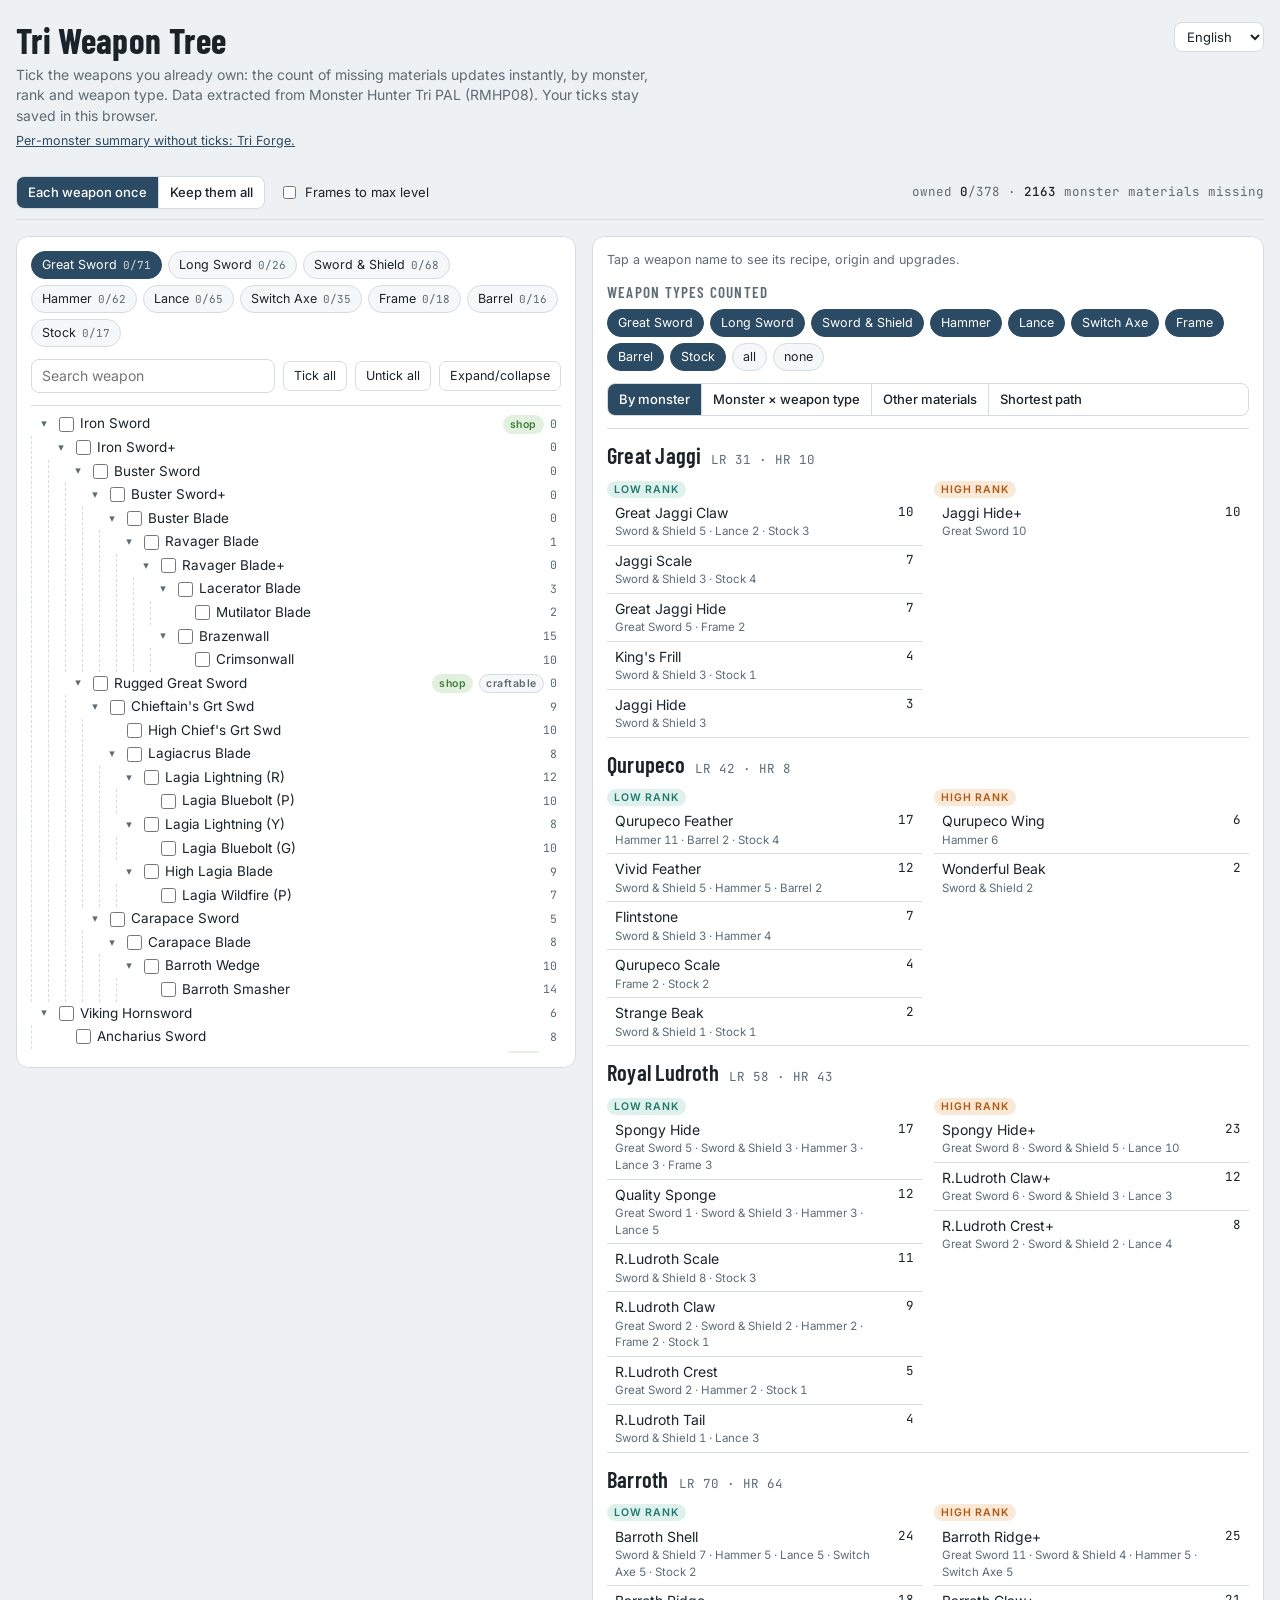
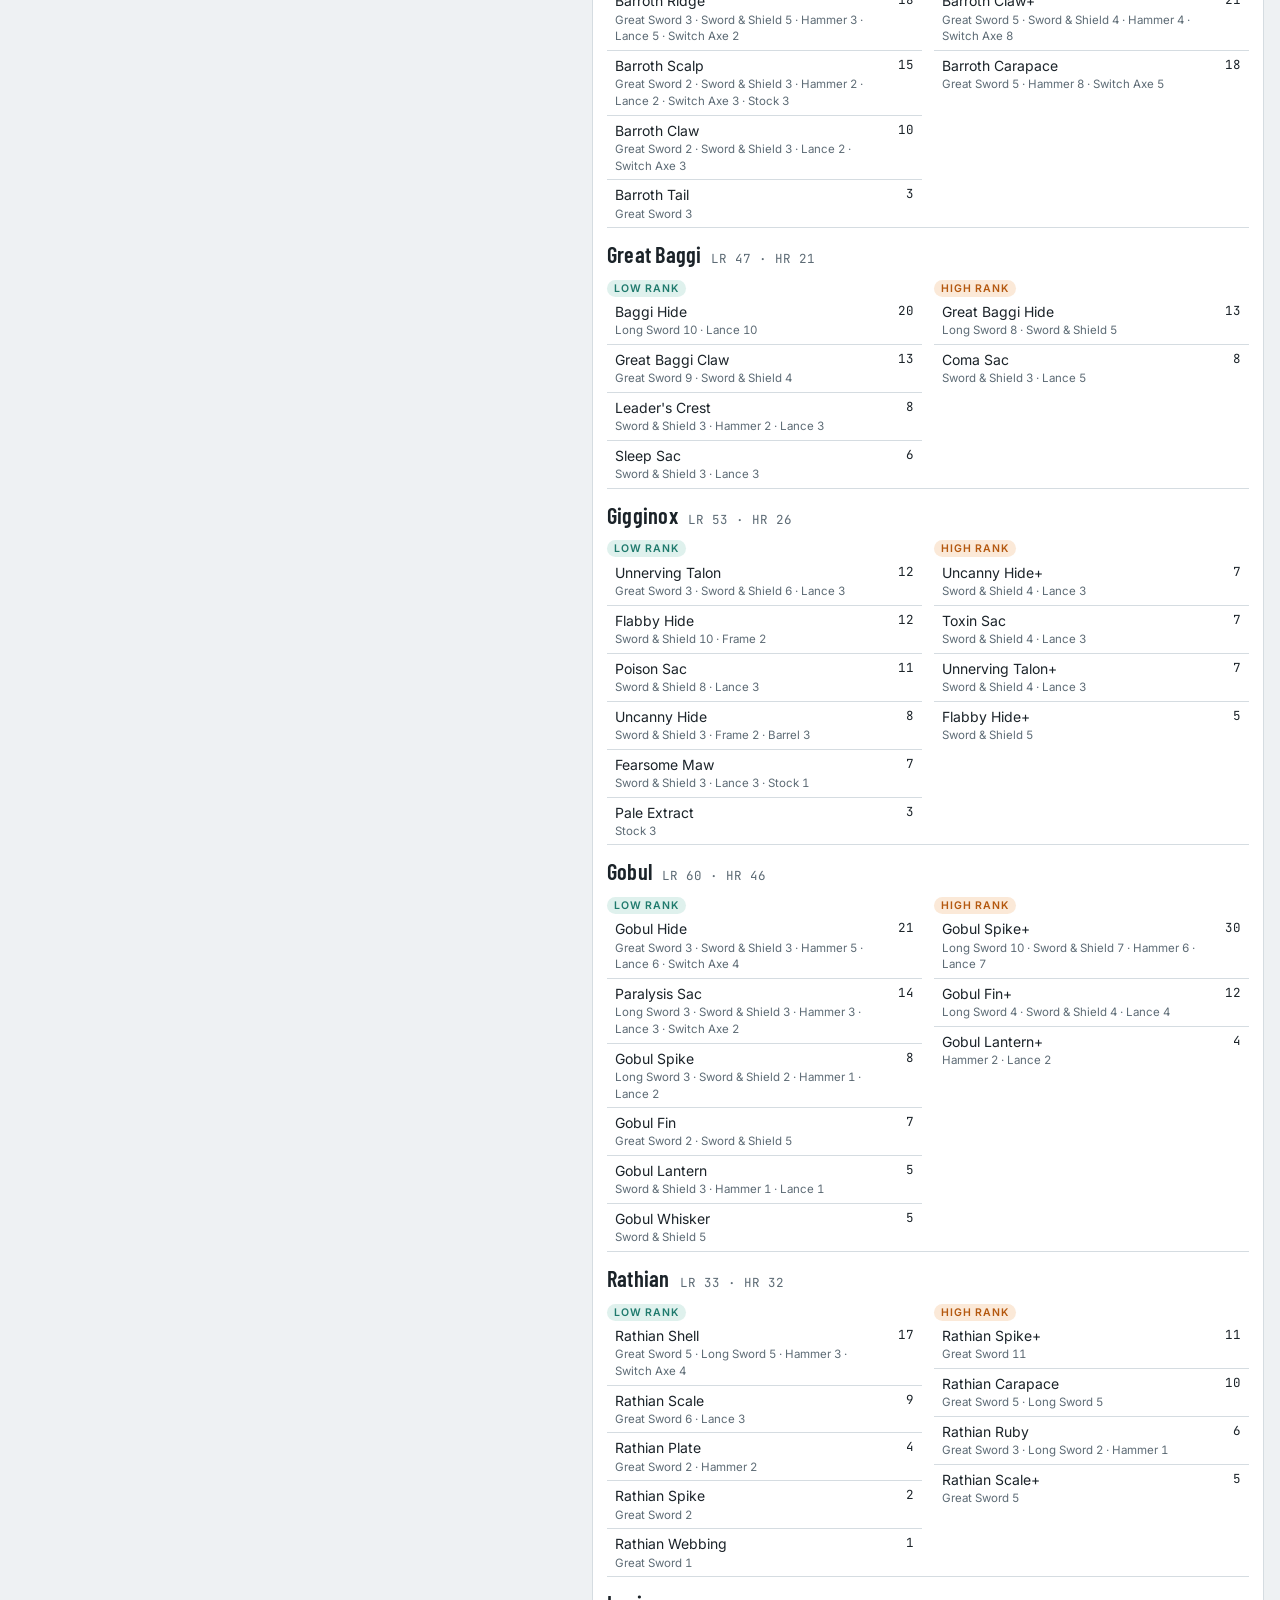
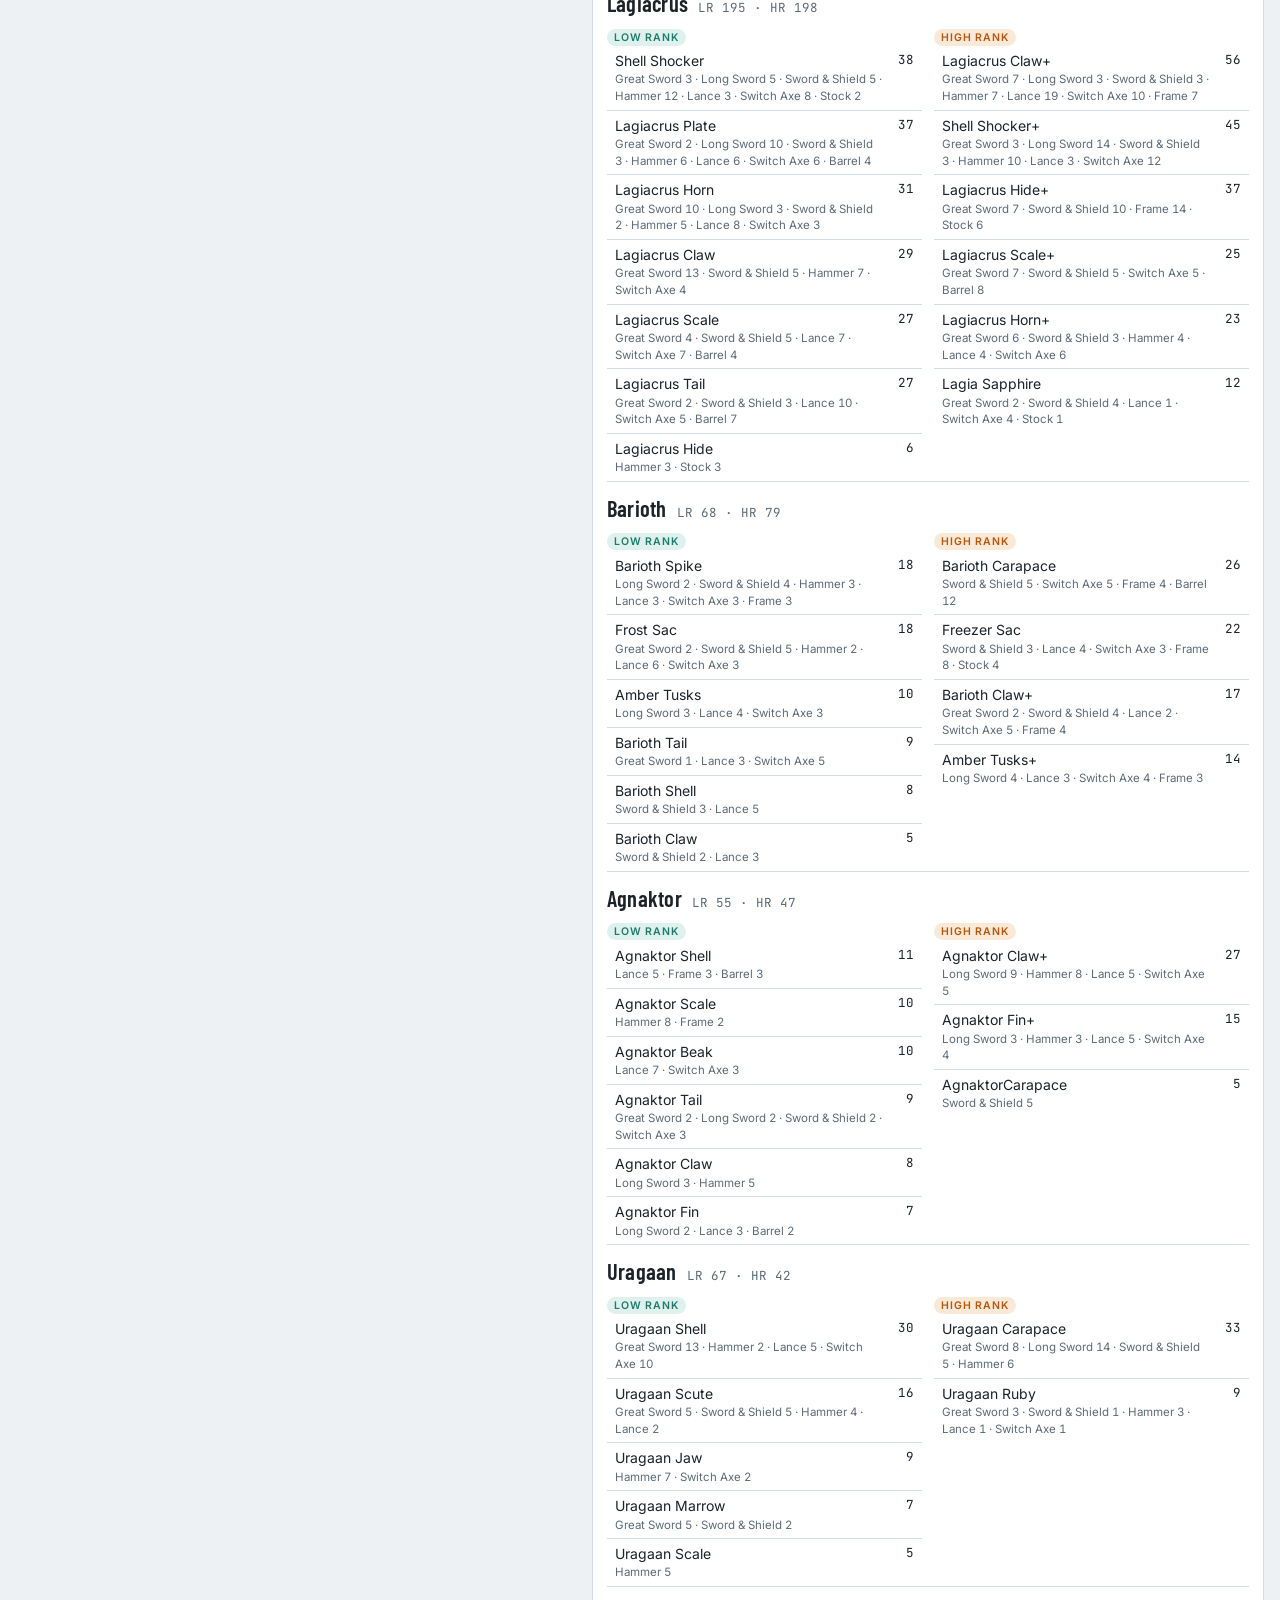
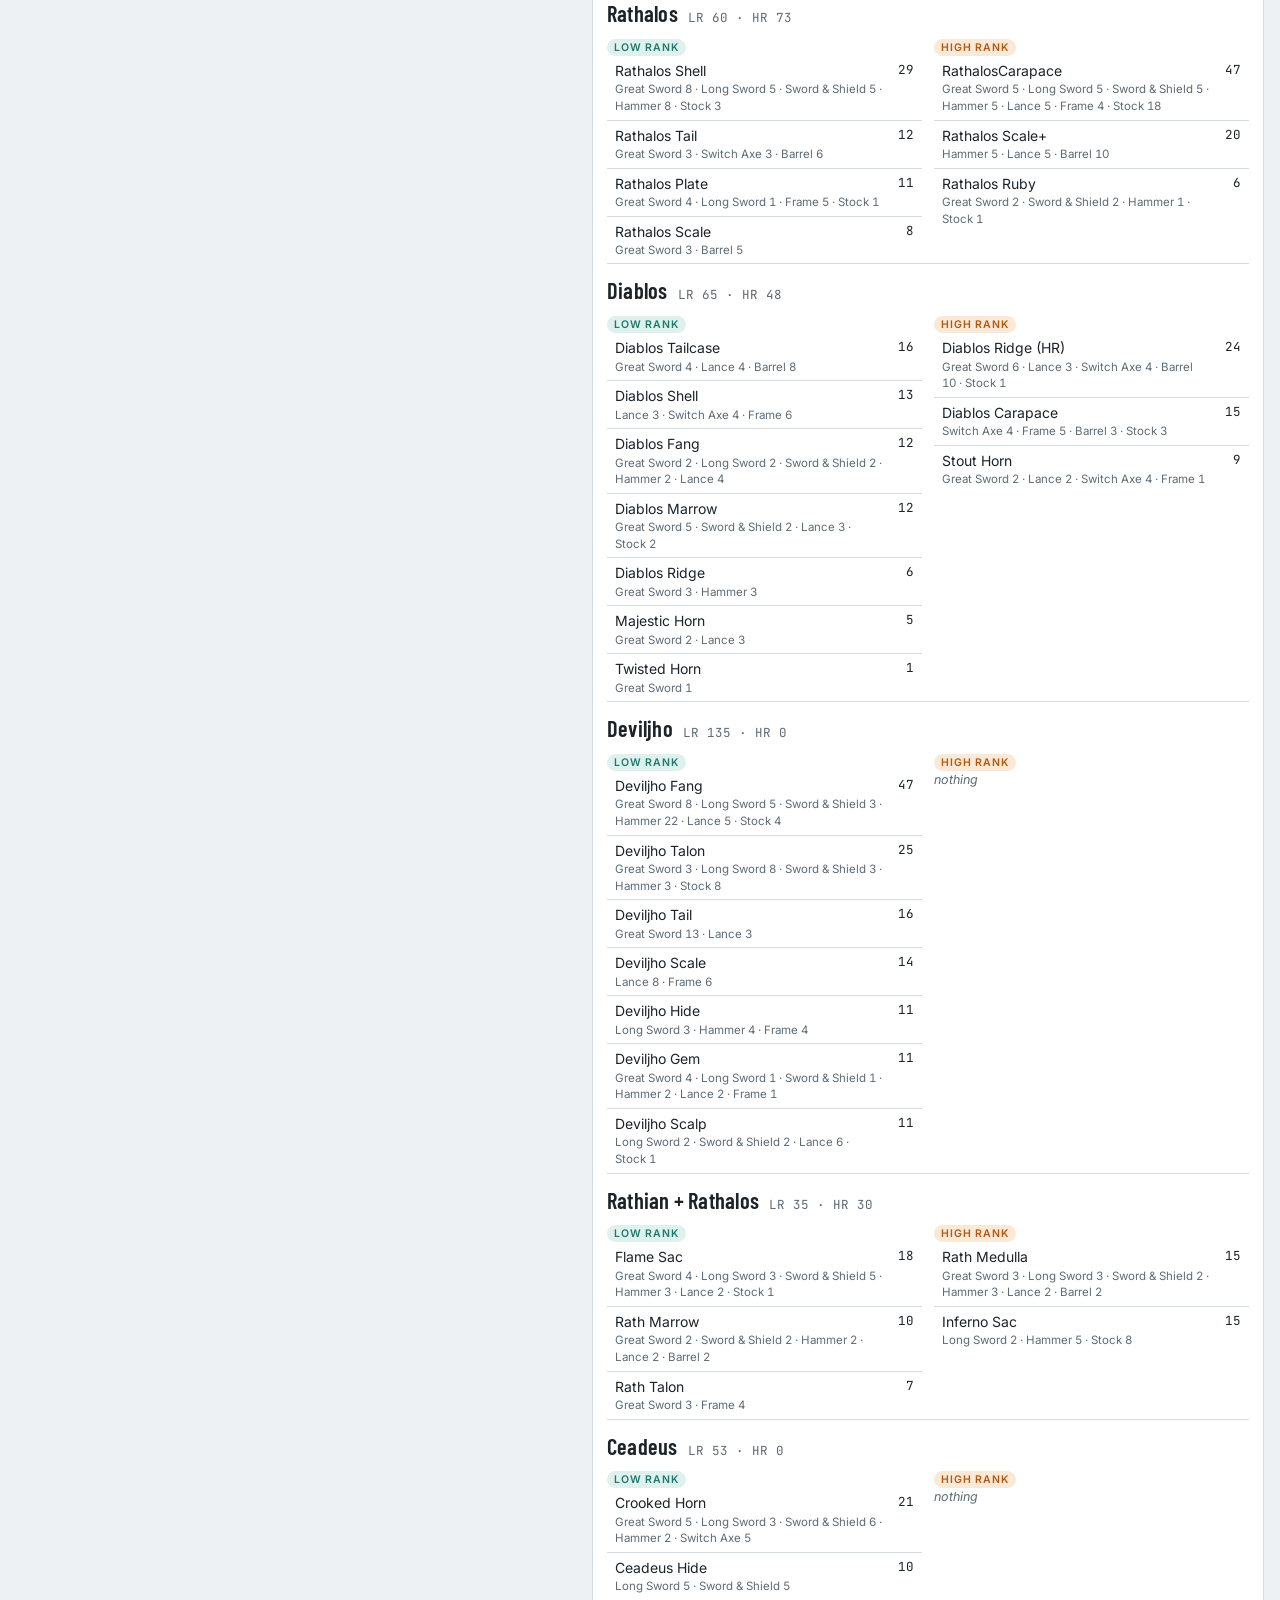
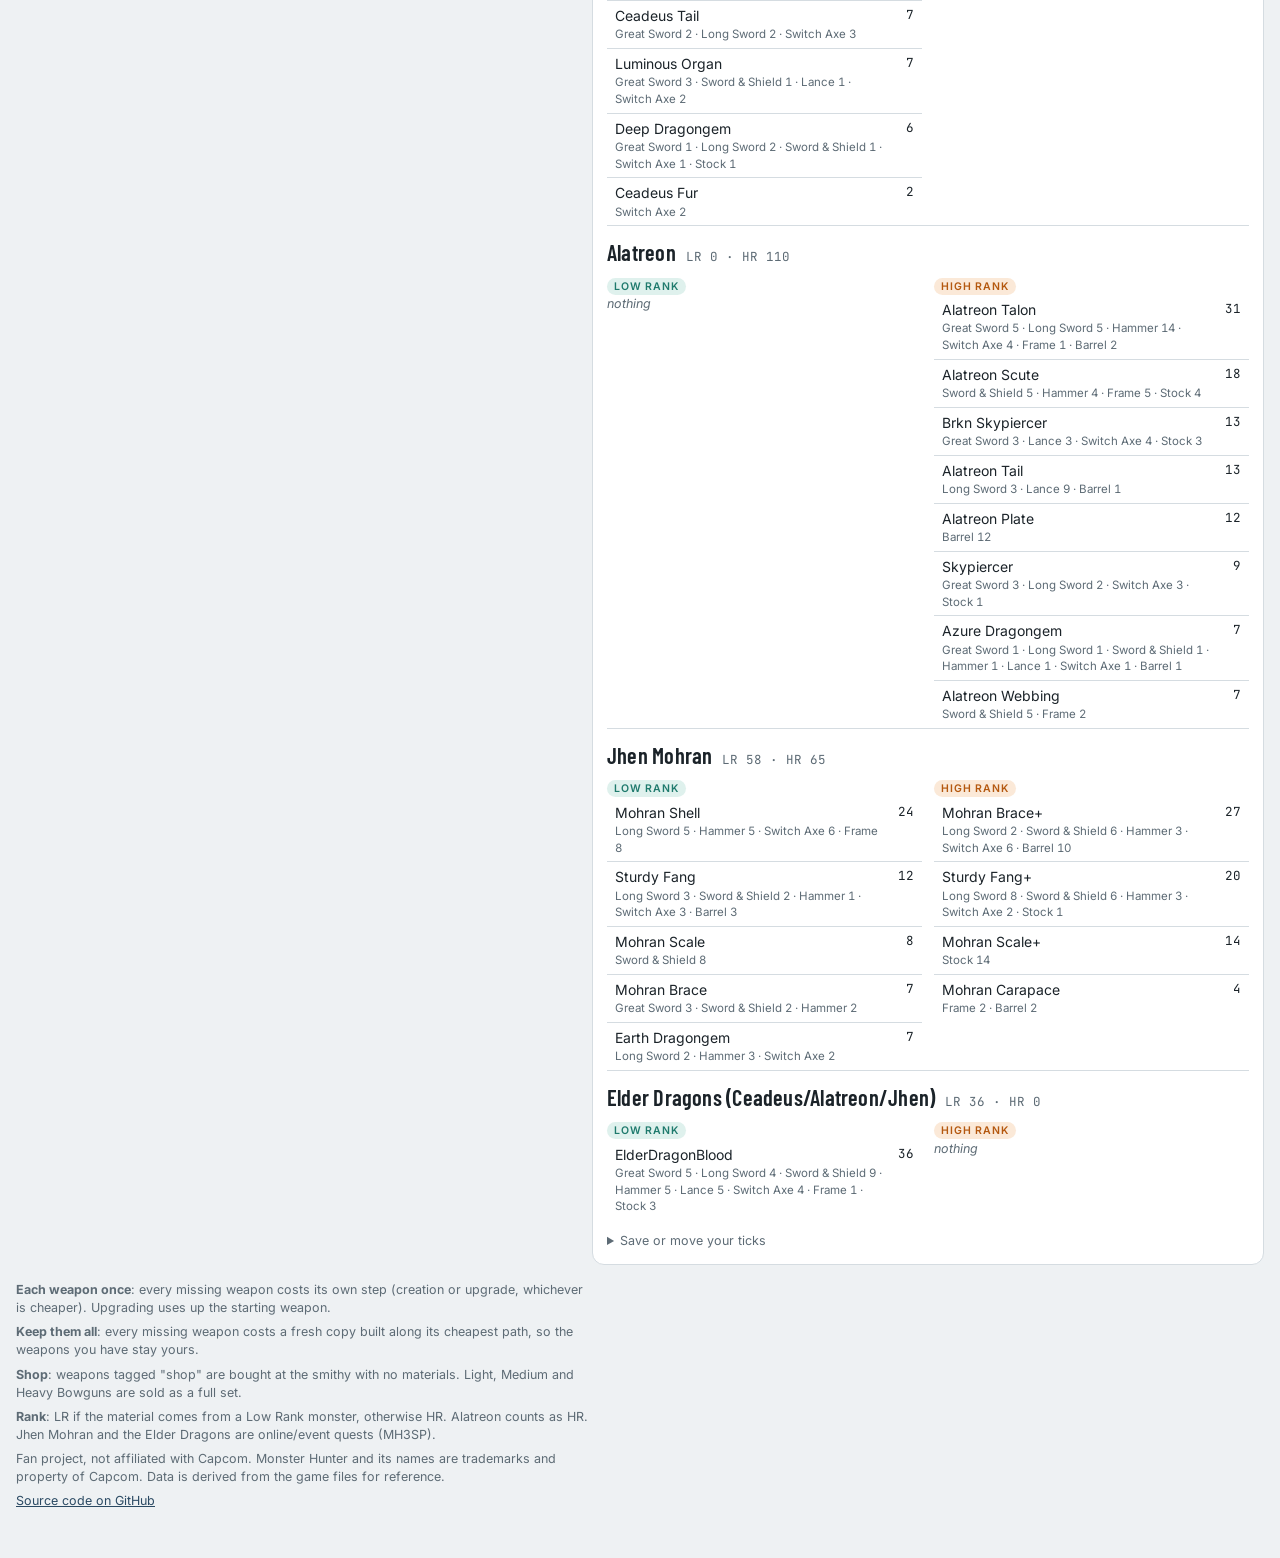
==== docs/index.html @ 5dc7f71b "Prima versione: albero armi, fucina e script sul salvataggio di MH Tri Co-Authored-By: Claude Opus 5" ====
<!doctype html>
<html lang="it">
<head>
<meta charset="utf-8">
<meta name="viewport" content="width=device-width, initial-scale=1, viewport-fit=cover">
<title>Albero armi di Tri</title>
<meta name="description" content="Monster Hunter Tri: armi, materiali per mostro e rank, percorso più breve. Nomi ufficiali PAL in 5 lingue.">
<link rel="preconnect" href="https://fonts.googleapis.com">
<link rel="stylesheet" href="https://fonts.googleapis.com/css2?family=Barlow+Condensed:wght@500;600;700&family=Inter:wght@400;500;600&family=JetBrains+Mono:wght@500&display=swap">
<style>
html{color-scheme:light}:root{padding-top:env(safe-area-inset-top,0px);padding-bottom:env(safe-area-inset-bottom,0px)}body{margin:0;font:14px/1.45 system-ui,-apple-system,"Segoe UI",sans-serif}img{max-width:100%}[hidden]{display:none!important}a{color:var(--accent)}
/* Layout: banco del fabbro, albero delle armi a sinistra e conto dei materiali a destra, impilati su telefono */
:root{
  --bg:#eef1f3; --panel:#ffffff; --fg:#1b2329; --muted:#5d6b75; --line:#d5dce1; --sunk:#f5f7f8;
  --lr:#1f7a6d; --lr-soft:#dff1ed; --hr:#b4580f; --hr-soft:#fbe9d8; --accent:#2b4a63; --on-accent:#ffffff; --own:#3f7d3a; --own-soft:#e3f0df;
  --f-head:"Barlow Condensed","Arial Narrow",system-ui,sans-serif;
  --f-body:Inter,system-ui,-apple-system,"Segoe UI",sans-serif;
  --f-num:"JetBrains Mono",ui-monospace,Menlo,Consolas,monospace;
}
@media (prefers-color-scheme: dark){:root:not([data-theme="light"]){
  --bg:#12171b; --panel:#1a2127; --fg:#e4e9ec; --muted:#93a1ab; --line:#2c363e; --sunk:#151b20;
  --lr:#5cc4b3; --lr-soft:#173430; --hr:#f0a35e; --hr-soft:#3a2614; --accent:#8fb3d1; --on-accent:#10161b; --own:#86c47e; --own-soft:#1d3119; color-scheme:dark}}
:root[data-theme="dark"]{
  --bg:#12171b; --panel:#1a2127; --fg:#e4e9ec; --muted:#93a1ab; --line:#2c363e; --sunk:#151b20;
  --lr:#5cc4b3; --lr-soft:#173430; --hr:#f0a35e; --hr-soft:#3a2614; --accent:#8fb3d1; --on-accent:#10161b; --own:#86c47e; --own-soft:#1d3119; color-scheme:dark}
*{box-sizing:border-box}
body{background:var(--bg);color:var(--fg);font-family:var(--f-body);font-size:14px;line-height:1.45}
body::before{content:"";position:fixed;inset:0 0 auto;height:env(safe-area-inset-top,0px);z-index:10;background:var(--bg)}
.wrap{max-width:1320px;margin:0 auto;padding-block:22px 48px;padding-left:max(16px,env(safe-area-inset-left,0px));padding-right:max(16px,env(safe-area-inset-right,0px));display:flex;flex-direction:column;gap:16px}
h1,h2,h3{font-family:var(--f-head);margin:0;text-wrap:balance;letter-spacing:.01em}
h1{font-size:2.2rem;font-weight:700;line-height:1.05}
h2{font-size:1.4rem;font-weight:600}
h3{font-size:.95rem;font-weight:600;text-transform:uppercase;letter-spacing:.08em;color:var(--muted)}
p{margin:0;max-width:72ch}
.lede{color:var(--muted)}
button,select,input,textarea{font:inherit;color:inherit}
button:focus-visible,input:focus-visible,select:focus-visible,textarea:focus-visible,summary:focus-visible{outline:2px solid var(--accent);outline-offset:2px}
.bar{display:flex;flex-wrap:wrap;gap:10px 14px;align-items:center;position:sticky;top:env(safe-area-inset-top,0px);z-index:6;background:var(--bg);padding-block:10px;border-bottom:1px solid var(--line)}
.seg{display:inline-flex;border:1px solid var(--line);border-radius:8px;overflow:hidden;background:var(--panel)}
.seg button{background:none;border:0;padding:6px 11px;cursor:pointer;font-size:13px;font-weight:500}
.seg button+button{border-left:1px solid var(--line)}
.seg button[aria-pressed="true"]{background:var(--accent);color:var(--on-accent)}
.chk{display:inline-flex;gap:6px;align-items:center;font-size:13px;cursor:pointer}
.stat{font-family:var(--f-num);font-size:12.5px;color:var(--muted);margin-left:auto}
.stat b{color:var(--fg);font-weight:500}
.btn{background:var(--panel);border:1px solid var(--line);border-radius:7px;padding:5px 10px;cursor:pointer;font-size:12.5px}
.btn:hover{border-color:var(--accent)}
.main{display:grid;grid-template-columns:minmax(0,5fr) minmax(0,6fr);gap:16px;align-items:start}
@media (max-width:900px){.main{grid-template-columns:1fr}}
.panel{background:var(--panel);border:1px solid var(--line);border-radius:12px;padding:14px;display:flex;flex-direction:column;gap:12px;min-width:0}
.tabs{display:flex;flex-wrap:wrap;gap:6px}
.tab{border:1px solid var(--line);background:var(--sunk);border-radius:99px;padding:4px 10px;cursor:pointer;font-size:12.5px;display:inline-flex;gap:6px;align-items:baseline}
.tab small{font-family:var(--f-num);color:var(--muted);font-size:11px}
.tab[aria-pressed="true"]{background:var(--accent);color:var(--on-accent);border-color:var(--accent)}
.tab[aria-pressed="true"] small{color:inherit;opacity:.8}
.row{display:flex;flex-wrap:wrap;gap:8px;align-items:center}
input[type=search]{flex:1 1 180px;min-width:0;background:var(--panel);border:1px solid var(--line);border-radius:8px;padding:6px 10px}
.tree{max-height:72vh;overflow:auto;border-top:1px solid var(--line);padding-top:6px}
@media (max-width:900px){.tree{max-height:none}}
.tree ul{list-style:none;margin:0;padding:0 0 0 16px;border-left:1px dashed var(--line)}
.tree>ul{padding-left:0;border-left:0}
.tree li{margin:0}
.node{display:flex;align-items:center;gap:6px;padding:2px 4px;border-radius:6px}
.node:hover{background:var(--sunk)}
.node.sel{background:var(--sunk);box-shadow:inset 2px 0 0 var(--accent)}
.node input{margin:0;accent-color:var(--own);width:15px;height:15px;flex:none}
.node .nm{background:none;border:0;padding:0;cursor:pointer;text-align:left;min-width:0;flex:1;display:flex;flex-direction:column}
.node .nm span{font-size:13.5px}
.node .nm small{font-size:11.5px;color:var(--muted)}
.node.own .nm span{color:var(--own)}
.node .cost{font-family:var(--f-num);font-size:11.5px;color:var(--muted);flex:none}
.node.own .cost{visibility:hidden}
.badge{font-size:10.5px;font-weight:600;letter-spacing:.05em;padding:1px 6px;border-radius:99px;background:var(--sunk);color:var(--muted);border:1px solid var(--line);flex:none}
.tog{width:18px;flex:none;background:none;border:0;cursor:pointer;color:var(--muted);padding:0;font-size:11px}
.tog.none{visibility:hidden}
.ref .nm span{font-style:italic;color:var(--muted)}
.hidden-c>ul{display:none}
.detail{background:var(--sunk);border:1px solid var(--line);border-radius:10px;padding:12px;display:flex;flex-direction:column;gap:8px}
.detail .rec{display:grid;grid-template-columns:repeat(auto-fit,minmax(200px,1fr));gap:10px}
.detail ul{margin:0;padding-left:16px}
.pill{display:inline-block;font:600 10.5px var(--f-body);letter-spacing:.08em;padding:2px 7px;border-radius:99px}
.pill.lr{background:var(--lr-soft);color:var(--lr)}.pill.hr{background:var(--hr-soft);color:var(--hr)}
table{border-collapse:collapse;width:100%;font-variant-numeric:tabular-nums}
th,td{padding:5px 8px;text-align:left;border-bottom:1px solid var(--line);vertical-align:top}
th{font:600 11px var(--f-body);text-transform:uppercase;letter-spacing:.06em;color:var(--muted)}
.n{text-align:right;font-family:var(--f-num);font-size:12.5px;white-space:nowrap}
tr:last-child td{border-bottom:0}
.scroll{overflow-x:auto}
.matrix td.z{color:var(--line)}
.matrix tbody tr{cursor:pointer}
.matrix tbody tr:hover td{background:var(--sunk)}
.matrix tfoot td{font-weight:600;border-top:2px solid var(--line)}
.mon{border-top:1px solid var(--line);padding-top:10px;display:flex;flex-direction:column;gap:6px;scroll-margin-top:120px}
.monh{display:flex;gap:10px;align-items:baseline;flex-wrap:wrap}
.monh .n{color:var(--muted)}
.cols{display:grid;grid-template-columns:1fr 1fr;gap:12px}
@media (max-width:560px){.cols{grid-template-columns:1fr}}
.cols>div{min-width:0}
.cols td:first-child small{display:block;color:var(--muted);font-size:11.5px}
.empty{color:var(--muted);font-style:italic;font-size:12.5px}
.done{color:var(--own);font-weight:500}
.note{font-size:12.5px;color:var(--muted)}
textarea{width:100%;min-height:60px;background:var(--panel);border:1px solid var(--line);border-radius:8px;padding:8px;font-family:var(--f-num);font-size:11.5px}
details>summary{cursor:pointer}
.badge.shop{background:var(--own-soft);color:var(--own);border-color:transparent}
.shopnote{font-size:12.5px;color:var(--own)}
ol.path{margin:0;padding-left:22px;display:flex;flex-direction:column;gap:8px}
ol.path>li>span{font-size:13.5px}
ul.pm{margin:2px 0 0;padding-left:16px;font-size:12.5px;color:var(--muted)}
.langsel{background:var(--panel);border:1px solid var(--line);border-radius:8px;padding:5px 8px;font-size:13px;flex:none}
.hbar{display:inline-block;height:6px;border-radius:3px;vertical-align:middle;margin-left:6px}
.hbar.lr{background:var(--lr)}.hbar.hr{background:var(--hr)}
.mat{display:flex;flex-direction:column}
.mat small{display:block}
.panel.mon{border-top:1px solid var(--line)}
#sum tbody tr:hover td{background:var(--sunk)}

</style>
</head>
<body>
<div class="wrap">
  <header style="display:flex;flex-direction:column;gap:6px">
    <div class="row" style="justify-content:space-between;align-items:flex-start">
      <h1 id="h1" data-t="title_albero">Albero armi di Tri</h1>
      <select id="lang" class="langsel"></select>
    </div>
    <p class="lede" data-t="lede_albero"></p>
    <p class="note" id="fallback" hidden></p>
    <p class="note"><a href="fucina.html" data-t="link_fucina"></a></p>
  </header>

  <div class="bar">
    <div class="seg" role="group" data-ta="mode">
      <button data-mode="once" data-t="mode_once"></button>
      <button data-mode="coll" data-t="mode_coll"></button>
    </div>
    <label class="chk"><input type="checkbox" id="lvon"> <span data-t="lv_toggle"></span></label>
    <span class="stat" id="stat"></span>
  </div>

  <div class="main">
    <section class="panel">
      <div class="tabs" id="ktabs" role="group"></div>
      <div class="row">
        <input type="search" id="q" data-tp="search_w">
        <button class="btn" id="allk" data-t="all_k"></button>
        <button class="btn" id="nonek" data-t="none_k"></button>
        <button class="btn" id="expk" data-t="exp_k"></button>
      </div>
      <div class="tree" id="tree"></div>
    </section>

    <section class="panel">
      <div id="detail"></div>
      <div style="display:flex;flex-direction:column;gap:6px">
        <h3 data-t="filter"></h3>
        <div class="tabs" id="kfilter" role="group"></div>
      </div>
      <div class="seg" role="group">
        <button data-view="mon" data-t="view_mon"></button>
        <button data-view="mat" data-t="view_mat"></button>
        <button data-view="oth" data-t="view_oth"></button>
        <button data-view="path" data-t="view_path"></button>
      </div>
      <div id="out"></div>
      <details>
        <summary class="note" data-t="save_sum"></summary>
        <div style="display:flex;flex-direction:column;gap:8px;margin-top:8px">
          <p class="note" data-t="save_help"></p>
          <textarea id="code" data-ta="save_sum"></textarea>
          <div class="row"><button class="btn" id="copy" data-t="copy"></button><button class="btn" id="load" data-t="load"></button><button class="btn" id="reset" data-t="reset"></button><span class="note" id="codemsg"></span></div>
        </div>
      </details>
    </section>
  </div>

  <footer class="note" style="display:flex;flex-direction:column;gap:6px">
    <p data-t="foot_once"></p><p data-t="foot_coll"></p><p data-t="foot_shop"></p><p data-t="foot_rank"></p>
    <p data-t="disclaimer"></p>
    <p><a href="https://github.com/SShikari-hue/MHTri-matscalculator" data-t="source"></a></p>
  </footer>
</div>

<script id="data" type="application/json">{"w":[{"id":"GS:1","k":"GS","n":{"en":"Iron Sword","it":"Spada di ferro","fr":"Épée de fer","es":"Espada de hierro","de":"Eisenschwert"},"cr":{"99":3},"up":null,"p":[],"c":["GS:2"],"buy":{"off":0,"on":28}},{"id":"GS:2","k":"GS","n":{"en":"Iron Sword+","it":"Spada di ferro+","fr":"Épée de fer +","es":"Espada de hierro+","de":"Eisenschwert+"},"cr":null,"up":{"99":5},"p":["GS:1"],"c":["GS:3","GS:12"]},{"id":"GS:3","k":"GS","n":{"en":"Buster Sword","it":"Spada distruttrice","fr":"Épée découpeuse","es":"Espada vengadora","de":"Schmetterschwert"},"cr":null,"up":{"101":2,"100":3,"99":8},"p":["GS:2"],"c":["GS:4"]},{"id":"GS:4","k":"GS","n":{"en":"Buster Sword+","it":"Spada distruttrice+","fr":"Épée découpeuse +","es":"Espada vengadora+","de":"Schmetterschwert+"},"cr":null,"up":{"104":3,"101":5,"99":15},"p":["GS:3"],"c":["GS:5"]},{"id":"GS:5","k":"GS","n":{"en":"Buster Blade","it":"Lama distruttrice","fr":"Lame découpeuse","es":"Hoja vengadora","de":"Schmetterklinge"},"cr":null,"up":{"112":6,"104":5,"100":15},"p":["GS:4"],"c":["GS:6"]},{"id":"GS:6","k":"GS","n":{"en":"Ravager Blade","it":"Lama devastante","fr":"Lame ravageuse","es":"Hoja devastadora","de":"Verwüsterklinge"},"cr":null,"up":{"102":10,"101":20,"426":1},"p":["GS:5"],"c":["GS:7"]},{"id":"GS:7","k":"GS","n":{"en":"Ravager Blade+","it":"Lama devastante+","fr":"Lame ravageuse +","es":"Hoja devastadora+","de":"Verwüsterklinge+"},"cr":null,"up":{"103":10,"102":15,"104":10},"p":["GS:6"],"c":["GS:8","GS:10"]},{"id":"GS:8","k":"GS","n":{"en":"Lacerator Blade","it":"Lama laceratrice","fr":"Lame Lacerator","es":"Hoja laceradora","de":"Aufschlitzklinge"},"cr":null,"up":{"105":10,"103":15,"477":3},"p":["GS:7"],"c":["GS:9"]},{"id":"GS:9","k":"GS","n":{"en":"Mutilator Blade","it":"Lama mutilatrice","fr":"Lame Mutilator","es":"Hoja mutiladora","de":"Verstümmelungsklinge"},"cr":null,"up":{"113":5,"103":20,"454":2},"p":["GS:8"],"c":[]},{"id":"GS:10","k":"GS","n":{"en":"Brazenwall","it":"Vallo d'ottone","fr":"Lame d'airain","es":"Muro de latón","de":"Messingwall"},"cr":null,"up":{"103":10,"411":5,"410":10},"p":["GS:7"],"c":["GS:11"]},{"id":"GS:11","k":"GS","n":{"en":"Crimsonwall","it":"Vallo cremisi","fr":"Mur pourpre","es":"Muro escarlata","de":"Purpurwall"},"cr":null,"up":{"482":8,"481":2,"509":5},"p":["GS:10"],"c":[]},{"id":"GS:12","k":"GS","n":{"en":"Rugged Great Sword","it":"Spadone gagliardo","fr":"Grande épée sauvage","es":"Gran Espada dura","de":"Robustes Großschwert"},"cr":{"307":6,"308":3,"101":6},"up":{"307":4,"305":8,"101":3},"p":["GS:2"],"c":["GS:13","GS:15"],"buy":{"off":16,"on":31}},{"id":"GS:13","k":"GS","n":{"en":"Chieftain's Grt Swd","it":"Spadone del capo","fr":"Grande épée de chef","es":"Gran Espada de jefe","de":"Stammesf.-Großschw."},"cr":null,"up":{"541":4,"308":5,"112":2},"p":["GS:12"],"c":["GS:14","GS:19"]},{"id":"GS:14","k":"GS","n":{"en":"High Chief's Grt Swd","it":"Spadone gran capo","fr":"Grande épée grd chef","es":"Gran Esp. gran jefe","de":"Oberen-Großschwert"},"cr":null,"up":{"566":10,"539":10,"556":5},"p":["GS:13"],"c":[]},{"id":"GS:15","k":"GS","n":{"en":"Carapace Sword","it":"Spada di carapace","fr":"Épée carapace","es":"Espada de caparazón","de":"Rückenpanzerschwert"},"cr":null,"up":{"301":2,"300":3,"120":5},"p":["GS:12"],"c":["GS:16"]},{"id":"GS:16","k":"GS","n":{"en":"Carapace Blade","it":"Lama di carapace","fr":"Lame carapace","es":"Hoja de caparazón","de":"Rückenpanzerklinge"},"cr":null,"up":{"303":2,"302":3,"410":3},"p":["GS:15"],"c":["GS:17"]},{"id":"GS:17","k":"GS","n":{"en":"Barroth Wedge","it":"Cuneo Barroth","fr":"Éclat Barroth","es":"Cuña de Barroth","de":"Barroth-Keil"},"cr":null,"up":{"476":5,"478":5,"183":2},"p":["GS:16"],"c":["GS:18"]},{"id":"GS:18","k":"GS","n":{"en":"Barroth Smasher","it":"Schianto Barroth","fr":"Écraseur Barroth","es":"Maza de Barroth","de":"Barroth-Zerstörer"},"cr":null,"up":{"477":8,"412":5,"481":1},"p":["GS:17"],"c":[]},{"id":"GS:19","k":"GS","n":{"en":"Lagiacrus Blade","it":"Lama Lagiacrus","fr":"Lame Lagiacrus","es":"Hoja de Lagiacrus","de":"Lagiacrus-Klinge"},"cr":null,"up":{"314":2,"312":2,"311":4},"p":["GS:13"],"c":["GS:21","GS:23","GS:26"]},{"id":"GS:21","k":"GS","n":{"en":"Lagia Lightning (R)","it":"Fulmine Lagia (R)","fr":"Éclair Lagia (R)","es":"Rayo de Lagia(R)","de":"Lagia-Blitz (R)"},"cr":null,"up":{"423":3,"312":8,"463":1},"p":["GS:19"],"c":["GS:24"]},{"id":"GS:23","k":"GS","n":{"en":"Lagia Lightning (Y)","it":"Fulmine Lagia (G)","fr":"Éclair Lagia (J)","es":"Rayo de Lagia(A)","de":"Lagia-Blitz (GE)"},"cr":null,"up":{"315":1,"424":5,"504":2},"p":["GS:19"],"c":["GS:25"]},{"id":"GS:24","k":"GS","n":{"en":"Lagia Bluebolt (P)","it":"Saetta blu Lagia (M)","fr":"Tonnerre Lagia (P)","es":"Rayo azul Lagia (M)","de":"Lagia-Blaublitz (L)"},"cr":null,"up":{"502":3,"595":10,"500":7},"p":["GS:21"],"c":[]},{"id":"GS:25","k":"GS","n":{"en":"Lagia Bluebolt (G)","it":"Saetta blu Lagia (V)","fr":"Tonnerre Lagia (V)","es":"Rayo azul Lagia (V)","de":"Lagia-Blaublitz (GR)"},"cr":null,"up":{"502":3,"595":10,"499":7},"p":["GS:23"],"c":[]},{"id":"GS:26","k":"GS","n":{"en":"High Lagia Blade","it":"Lama Lagia alta","fr":"Grande lame Lagia","es":"Gran hoja de Lagia","de":"Hohe Lagia-Klinge"},"cr":null,"up":{"315":1,"424":5,"493":3},"p":["GS:19"],"c":["GS:31"]},{"id":"GS:31","k":"GS","n":{"en":"Lagia Wildfire (P)","it":"Incendio Lagia (M)","fr":"Feu Lagia (P)","es":"Llama de Lagia (M)","de":"Lagia-Feuer (L)"},"cr":null,"up":{"313":3,"501":3,"503":1},"p":["GS:26"],"c":[]},{"id":"GS:33","k":"GS","n":{"en":"Ludroth Bone Sword","it":"Spada d'osso Ludroth","fr":"Épée en os Ludroth","es":"Espada hueso Ludroth","de":"Ludroth-Knochenschw."},"cr":null,"up":{"322":4,"321":5,"119":2},"p":["GS:43"],"c":["GS:34"]},{"id":"GS:34","k":"GS","n":{"en":"Ludroth Bone Sword+","it":"Sp. d'osso Ludroth+","fr":"Épée en os Ludroth +","es":"Esp. hueso Ludroth+","de":"Ludroth-Knochenschw+"},"cr":null,"up":{"316":5,"318":2,"403":2},"p":["GS:33"],"c":["GS:35"]},{"id":"GS:35","k":"GS","n":{"en":"Cataclysm Sword","it":"Spada catastrofica","fr":"Épée cataclysme","es":"Espada cataclismo","de":"Verheerungsschwert"},"cr":null,"up":{"490":1,"326":2,"155":5},"p":["GS:34"],"c":["GS:36"]},{"id":"GS:36","k":"GS","n":{"en":"Cataclysm Blade","it":"Lama catastrofica","fr":"Lame cataclysme","es":"Hoja de cataclismo","de":"Verheerungsklinge"},"cr":null,"up":{"493":3,"491":8,"494":2},"p":["GS:35"],"c":[]},{"id":"GS:37","k":"GS","n":{"en":"Viking Hornsword","it":"Spada corno vichinga","fr":"Épée en corne Viking","es":"Esp. cuerno vikinga","de":"Wikinger-Hornschwert"},"cr":{"465":2,"462":2,"463":2},"up":null,"p":[],"c":["GS:38"]},{"id":"GS:38","k":"GS","n":{"en":"Ancharius Sword","it":"Spada Ancharius","fr":"Épée Ancharius","es":"Espada Ancharius","de":"Ancharius-Schwert"},"cr":null,"up":{"465":3,"464":1,"501":4},"p":["GS:37"],"c":[]},{"id":"GS:39","k":"GS","n":{"en":"Red Wing","it":"Ala rossa","fr":"Aile rouge","es":"Ala roja","de":"Roter Flügel"},"cr":null,"up":{"281":3,"385":3,"279":2},"p":["GS:45"],"c":["GS:40"]},{"id":"GS:40","k":"GS","n":{"en":"Rathalos Firesword","it":"Spada Fuoco Rathalos","fr":"Épée de feu Rathalos","es":"Esp. fuego Rathalos","de":"Rathalos-Feuerschw."},"cr":null,"up":{"282":8,"284":2,"286":3},"p":["GS:39"],"c":["GS:41"]},{"id":"GS:41","k":"GS","n":{"en":"Rathalos Flamesword","it":"Spada Fuoco Rath.+","fr":"Épée flamme Rathalos","es":"Esp. llama Rathalos","de":"Rathalos-Flammens+"},"cr":null,"up":{"285":3,"171":3,"509":5},"p":["GS:40"],"c":[]},{"id":"GS:42","k":"GS","n":{"en":"Bone Blade","it":"Lama d'osso","fr":"Lame en os","es":"Hoja de hueso","de":"Knochenklinge"},"cr":{"153":2},"up":null,"p":[],"c":["GS:43"],"buy":{"off":0,"on":28}},{"id":"GS:43","k":"GS","n":{"en":"Bone Blade+","it":"Lama d'osso+","fr":"Lame en os +","es":"Hoja de hueso+","de":"Knochenklinge+"},"cr":null,"up":{"153":2,"304":3},"p":["GS:42"],"c":["GS:44","GS:33"]},{"id":"GS:44","k":"GS","n":{"en":"Jawblade","it":"Mascellama","fr":"Lame mâchoire","es":"Hoja de mandíbula","de":"Kieferklinge"},"cr":null,"up":{"153":5,"560":3,"338":3},"p":["GS:43"],"c":["GS:45"]},{"id":"GS:45","k":"GS","n":{"en":"Giant Jawblade","it":"Mascellama gigante","fr":"Lame mâchoire géante","es":"Hoja mandíb. gigante","de":"Riesenkieferklinge"},"cr":{"155":2,"299":3,"544":8},"up":{"154":3,"290":2,"544":5},"p":["GS:44"],"c":["GS:47","GS:39","GS:46"],"buy":{"off":20,"on":33}},{"id":"GS:46","k":"GS","n":{"en":"Wyvern Jawblade","it":"Mascellama wyvern","fr":"Lame mâchoire Wyvern","es":"Hoja mandíb. Wyvern","de":"Wyvern-Kieferklinge"},"cr":null,"up":{"357":50,"359":50,"278":1},"p":["GS:45"],"c":["GS:60"]},{"id":"GS:47","k":"GS","n":{"en":"Golem Blade","it":"Lama Golem","fr":"Lame Golem","es":"Hoja golem","de":"Golem-Klinge"},"cr":null,"up":{"155":1,"545":3,"324":3},"p":["GS:45"],"c":["GS:48","GS:50"]},{"id":"GS:48","k":"GS","n":{"en":"Golem Blade+","it":"Lama Golem+","fr":"Lame Golem +","es":"Hoja golem+","de":"Golem-Klinge+"},"cr":null,"up":{"295":2,"386":1,"341":5},"p":["GS:47"],"c":["GS:49"]},{"id":"GS:49","k":"GS","n":{"en":"Blade of Talos","it":"Lama di Talos","fr":"Lame de Talos","es":"Hoja de Talos","de":"Klinge von Talos"},"cr":null,"up":{"468":3,"183":5,"595":5},"p":["GS:48"],"c":[]},{"id":"GS:50","k":"GS","n":{"en":"Valkyrie Blade","it":"Lama Valchiria","fr":"Lame Valkyrie","es":"Hoja de valkiria","de":"Walkürenklinge"},"cr":null,"up":{"274":6,"275":5,"276":1},"p":["GS:47"],"c":["GS:51","GS:58"]},{"id":"GS:51","k":"GS","n":{"en":"Sieglinde","it":"Sieglinde","fr":"Sieglinde","es":"Sieglinde","de":"Sieglinde"},"cr":null,"up":{"278":1,"277":2,"121":5},"p":["GS:50"],"c":["GS:56","GS:57"]},{"id":"GS:56","k":"GS","n":{"en":"High Sieglinde (P)","it":"Sieglinde alta (M)","fr":"Grand Sieglinde (P)","es":"Gran Sieglinde (M)","de":"Hohe Sieglinde (L)"},"cr":null,"up":{"172":4,"173":1,"169":5},"p":["GS:51"],"c":[]},{"id":"GS:57","k":"GS","n":{"en":"High Sieglinde (G)","it":"Sieglinde alta (V)","fr":"Grand Sieglinde (V)","es":"Gran Sieglinde (V)","de":"Hohe Sieglinde (GR)"},"cr":null,"up":{"172":4,"173":1,"170":5},"p":["GS:51"],"c":[]},{"id":"GS:58","k":"GS","n":{"en":"Siegmund","it":"Siegmund","fr":"Siegmund","es":"Siegmund","de":"Siegmund"},"cr":null,"up":{"285":1,"297":3,"19":3},"p":["GS:50"],"c":["GS:59"]},{"id":"GS:59","k":"GS","n":{"en":"High Siegmund","it":"Siegmund alta","fr":"Grand Siegmund","es":"Gran Siegmund","de":"Hoher Siegmund"},"cr":null,"up":{"177":5,"174":2,"457":3},"p":["GS:58"],"c":[]},{"id":"GS:60","k":"GS","n":{"en":"Quarrel Hornsword","it":"Spada corno alterco","fr":"Épée en corne colère","es":"Esp. cuerno de riña","de":"Streit-Hornschwert"},"cr":null,"up":{"387":2,"298":4,"164":5},"p":["GS:46"],"c":["GS:61"]},{"id":"GS:61","k":"GS","n":{"en":"Diablos Hornsword","it":"Spada corno Diablos","fr":"Épée corne Diablos","es":"Esp. cuerno Diablos","de":"Diablos-Hornschwert"},"cr":null,"up":{"458":2,"457":3,"455":5},"p":["GS:60"],"c":[]},{"id":"GS:62","k":"GS","n":{"en":"Rusted Great Sword","it":"Spadone arrugginito","fr":"Grande épée rouillée","es":"Gran Espada oxidada","de":"Rostiges Großschwert"},"cr":{},"up":null,"p":[],"c":["GS:63"]},{"id":"GS:63","k":"GS","n":{"en":"Tarnished Great Swd","it":"Spadone ossidato","fr":"Grande épée ternie","es":"Gr. Esp. deslustrada","de":"Mattes Großschwert"},"cr":null,"up":{"100":22,"341":5,"565":2},"p":["GS:62"],"c":["GS:64"]},{"id":"GS:64","k":"GS","n":{"en":"Ancient Blade","it":"Antica lama","fr":"Lame antique","es":"Hoja antigua","de":"Uralte Klinge"},"cr":null,"up":{"100":44,"409":2,"279":2},"p":["GS:63"],"c":["GS:65"]},{"id":"GS:65","k":"GS","n":{"en":"Elder Monument","it":"Monumento anziano","fr":"Monument antique","es":"Monumento antiguo","de":"Ältesten-Monument"},"cr":null,"up":{"100":66,"466":2,"173":1},"p":["GS:64"],"c":[]},{"id":"GS:66","k":"GS","n":{"en":"Worn Great Sword","it":"Spadone consunto","fr":"Grande épée usée","es":"Gran Esp. desgastada","de":"BenutztesGroßschwert"},"cr":{},"up":null,"p":[],"c":["GS:67"]},{"id":"GS:67","k":"GS","n":{"en":"Weathered Grt Sword","it":"Spadone eroso","fr":"Grande épée effritée","es":"Gran Esp. estropeada","de":"VerwittertesGroßschw"},"cr":null,"up":{"100":33,"548":5,"565":2},"p":["GS:66"],"c":["GS:68"]},{"id":"GS:68","k":"GS","n":{"en":"Epitaph Blade","it":"Lama Epitaffio","fr":"Lame épitaphe","es":"Hoja epitafio","de":"Epitaph-Klinge"},"cr":null,"up":{"100":77,"152":5,"503":1},"p":["GS:67"],"c":[]},{"id":"GS:69","k":"GS","n":{"en":"Vulcanis","it":"Vulcanis","fr":"Vulcanis","es":"Vulcanis","de":"Vulkanis"},"cr":{"108":2,"104":10,"150":1},"up":null,"p":[],"c":["GS:71","GS:72","GS:73"]},{"id":"GS:71","k":"GS","n":{"en":"Vulcanvil (R)","it":"Vulcanvil (R)","fr":"Vulcavil (R)","es":"Chorro volcánico (R)","de":"Vulkanvil (R)"},"cr":null,"up":{"106":4,"102":8,"312":3},"p":["GS:69"],"c":["GS:80"]},{"id":"GS:72","k":"GS","n":{"en":"Vulcanvil (B)","it":"Vulcanvil (B)","fr":"Vulcavil (B)","es":"Chorro volcánico (Z)","de":"Vulkanvil (B)"},"cr":null,"up":{"106":4,"102":8,"541":5},"p":["GS:69"],"c":["GS:80","GS:81"]},{"id":"GS:73","k":"GS","n":{"en":"Vulcanvil (Y)","it":"Vulcanvil (G)","fr":"Vulcavil (J)","es":"Chorro volcánico (A)","de":"Vulkanvil (GE)"},"cr":null,"up":{"106":4,"102":8,"181":3},"p":["GS:69"],"c":["GS:81"]},{"id":"GS:80","k":"GS","n":{"en":"Vulcamagnon (P)","it":"Vulcamagnon (M)","fr":"Vulcamagnon (P)","es":"Vulcamagnon (M)","de":"Vulkamagnon (L)"},"cr":null,"up":{"105":10,"103":10,"183":3},"p":["GS:71","GS:72"],"c":[]},{"id":"GS:81","k":"GS","n":{"en":"Vulcamagnon (G)","it":"Vulcamagnon (V)","fr":"Vulcamagnon (V)","es":"Vulcamagnon (V)","de":"Vulkamagnon (GR)"},"cr":null,"up":{"105":10,"152":7,"183":2},"p":["GS:72","GS:73"],"c":[]},{"id":"GS:82","k":"GS","n":{"en":"Berserker Sword","it":"Spada Berserker","fr":"Lame déchaînée","es":"Espada furiosa","de":"Berserker-Schwert"},"cr":{"486":5,"485":3,"489":3},"up":null,"p":[],"c":["GS:87","GS:88"]},{"id":"GS:87","k":"GS","n":{"en":"Anguish (P)","it":"Angoscia (M)","fr":"Supplice (P)","es":"Angustia (M)","de":"Qual (L)"},"cr":null,"up":{"603":3,"489":5,"487":2},"p":["GS:82"],"c":[]},{"id":"GS:88","k":"GS","n":{"en":"Anguish (G)","it":"Angoscia (V)","fr":"Supplice (V)","es":"Angustia (V)","de":"Qual (GR)"},"cr":null,"up":{"603":3,"489":5,"487":2},"p":["GS:82"],"c":[]},{"id":"GS:89","k":"GS","n":{"en":"Alatreon Great Sword","it":"Spadone d'Alatreon","fr":"Grande épée Alatreon","es":"Gran Espada Alatreon","de":"Alatreon-Großschwert"},"cr":{"510":3,"435":5,"466":3},"up":null,"p":[],"c":["GS:90"]},{"id":"GS:90","k":"GS","n":{"en":"Alatreon Revolution","it":"Rivolta d'Alatreon","fr":"Révolution Alatreon","es":"Revolución Alatreon","de":"Alatreon-Umbruch"},"cr":null,"up":{"603":3,"437":3,"436":1},"p":["GS:89"],"c":[]},{"id":"GS:91","k":"GS","n":{"en":"Proto Razor","it":"Protorasoio","fr":"Proto rasoir","es":"Protonavaja","de":"Proto-Rasiermesser"},"cr":{"615":3,"610":5,"106":5},"up":null,"p":[],"c":["GS:92"]},{"id":"GS:92","k":"GS","n":{"en":"Chrome Razor","it":"Rasoio cromato","fr":"Rasoir chrome","es":"Navaja cromada","de":"Chromrasiermesser"},"cr":null,"up":{"587":3,"379":5,"172":3},"p":["GS:91"],"c":[]},{"id":"GS:93","k":"GS","n":{"en":"Lion's Bane","it":"Ammazza leoni","fr":"Fléau du lion","es":"Azote del león","de":"Löwenfluch"},"cr":{"593":5,"103":15,"486":3},"up":null,"p":[],"c":[]},{"id":"LS:1","k":"LS","n":{"en":"Thunderclap","it":"Fragore di tuono","fr":"Coup de tonnerre","es":"Trueno","de":"Donnerschlag"},"cr":{"423":2,"102":10,"118":10},"up":null,"p":[],"c":["LS:2"]},{"id":"LS:2","k":"LS","n":{"en":"Thunderclap+","it":"Fragore di tuono+","fr":"Coup de tonnerre +","es":"Trueno+","de":"Donnerschlag+"},"cr":null,"up":{"424":3,"423":3,"295":2},"p":["LS:1"],"c":["LS:4","LS:6"]},{"id":"LS:4","k":"LS","n":{"en":"Heaven's Thunder (R)","it":"Tuono celeste (R)","fr":"Tonnerre céleste (R)","es":"Trueno del cielo (R)","de":"Himmelsdonner (R)"},"cr":null,"up":{"315":5,"313":3,"508":3},"p":["LS:2"],"c":[]},{"id":"LS:6","k":"LS","n":{"en":"Heaven's Thunder (Y)","it":"Tuono celeste (G)","fr":"Tonnerre céleste (J)","es":"Trueno del cielo (A)","de":"Himmelsdonner (GE)"},"cr":null,"up":{"315":5,"313":3,"501":3},"p":["LS:2"],"c":[]},{"id":"LS:9","k":"LS","n":{"en":"Ananta Boneblade","it":"Lama d'osso Ananta","fr":"Lame en os Ananta","es":"Espada hueso Ananta","de":"Ananta-Knochenklinge"},"cr":{"323":3,"552":10,"101":10},"up":null,"p":[],"c":["LS:10","LS:17"]},{"id":"LS:10","k":"LS","n":{"en":"Ananta Boneblade+","it":"Lama d'osso Ananta+","fr":"Lame en os Ananta +","es":"Espada hueso Ananta+","de":"Ananta-Knochenkl.+"},"cr":null,"up":{"102":15,"325":3,"408":2},"p":["LS:9"],"c":["LS:15","LS:16"]},{"id":"LS:15","k":"LS","n":{"en":"Shadowbinder (P)","it":"Legame oscuro (M)","fr":"Bloque ombre (P)","es":"Atrapasombras (M)","de":"Schattenbinder (L)"},"cr":null,"up":{"495":5,"498":2,"554":8},"p":["LS:10"],"c":[]},{"id":"LS:16","k":"LS","n":{"en":"Shadowbinder (G)","it":"Legame oscuro (V)","fr":"Bloque ombre (V)","es":"Atrapasombras (V)","de":"Schattenbinder (GR)"},"cr":null,"up":{"495":5,"498":2,"556":3},"p":["LS:10"],"c":[]},{"id":"LS:17","k":"LS","n":{"en":"Dancing Flames","it":"Fiamme danzanti","fr":"Flammes dansantes","es":"Llamas danzarinas","de":"Tanzende Flamme"},"cr":null,"up":{"416":2,"417":3,"504":2},"p":["LS:9"],"c":["LS:18"]},{"id":"LS:18","k":"LS","n":{"en":"Dancing Hellfire","it":"Inferno danzante","fr":"Flammenfer dansante","es":"Averno danzante","de":"Tanzendes Fegefeuer"},"cr":null,"up":{"507":3,"508":6,"509":5},"p":["LS:17"],"c":[]},{"id":"LS:19","k":"LS","n":{"en":"Wyvern Blade \"Fire\"","it":"Lama wyvern \"Fuoco\"","fr":"Lame Wyvern \"Feu\"","es":"Espada Wyv \"Fuego\"","de":"Wyvern-Kl. \"Feuer\""},"cr":{"282":5,"275":5,"279":3},"up":null,"p":[],"c":["LS:20"]},{"id":"LS:20","k":"LS","n":{"en":"Wyvern Blade \"Flame\"","it":"Lama wyvern \"Fiamma\"","fr":"Lame Wyvern \"Flamme\"","es":"Espada Wyv \"Llama\"","de":"Wyvern-Kl. \"Flamme\""},"cr":null,"up":{"285":1,"170":5,"175":2},"p":["LS:19"],"c":["LS:21"]},{"id":"LS:21","k":"LS","n":{"en":"Wyvern Blade \"Flare\"","it":"Lama wyvern \"Vampa\"","fr":"Lame Wyvern \"Éclat\"","es":"Espada Wyv \"Bengala\"","de":"Wyvern-Kl. \"Fackel\""},"cr":null,"up":{"173":2,"177":5,"171":3},"p":["LS:20"],"c":[]},{"id":"LS:22","k":"LS","n":{"en":"Barbarian Blade","it":"Lama barbarica","fr":"Lame barbare","es":"Hoja bárbara","de":"Barbarenklinge"},"cr":{},"up":null,"p":[],"c":["LS:23"]},{"id":"LS:23","k":"LS","n":{"en":"Barbarian Blade+","it":"Lama barbarica+","fr":"Lame barbare +","es":"Hoja bárbara+","de":"Barbarenklinge+"},"cr":null,"up":{"459":5,"462":2,"183":3},"p":["LS:22"],"c":["LS:28"]},{"id":"LS:28","k":"LS","n":{"en":"Barbrian \"Sharq\" (P)","it":"Sharq barbarica (M)","fr":"Requin barbare (P)","es":"\"Sharq\" bárbaro (M)","de":"Barbaren-\"Hai\" (L)"},"cr":null,"up":{"603":5,"465":3,"464":2},"p":["LS:23"],"c":[]},{"id":"LS:30","k":"LS","n":{"en":"Guan Dao","it":"Guan Dao","fr":"Guan Dao","es":"Guan Dao","de":"Guan Dao"},"cr":{"470":3,"467":5,"466":1},"up":null,"p":[],"c":["LS:35","LS:36"]},{"id":"LS:35","k":"LS","n":{"en":"Yan Yue Dao (P)","it":"Yan Yue Dao (M)","fr":"Yan Yue Dao (P)","es":"Yan Yue Dao (M)","de":"Yan Yue Dao (L)"},"cr":null,"up":{"474":3,"475":2,"482":7},"p":["LS:30"],"c":[]},{"id":"LS:36","k":"LS","n":{"en":"Yan Yue Dao (G)","it":"Yan Yue Dao (V)","fr":"Yan Ye Dao (V)","es":"Yan Yue Dao (V)","de":"Yan Yue Dao (GR)"},"cr":null,"up":{"474":3,"471":2,"482":7},"p":["LS:30"],"c":[]},{"id":"LS:37","k":"LS","n":{"en":"Reaver \"Cruelty\"","it":"Crudeltà straziante","fr":"Pilleur \"Cruauté\"","es":"Cólera \"Crueldad\"","de":"Räuber \"Grausamkeit\""},"cr":{"486":5,"488":2,"483":3},"up":null,"p":[],"c":["LS:38"]},{"id":"LS:38","k":"LS","n":{"en":"Reaver \"Calamity\"","it":"Flagello straziante","fr":"Pilleur \"Calamité\"","es":"Cólera \"Calamidad\"","de":"Räuber \"Elend\""},"cr":null,"up":{"603":3,"485":8,"487":1},"p":["LS:37"],"c":[]},{"id":"LS:39","k":"LS","n":{"en":"Dark Claw","it":"Artiglio oscuro","fr":"Griffe sombre","es":"Garra oscura","de":"Dunkle Klaue"},"cr":{"435":5,"511":3,"466":3},"up":null,"p":[],"c":["LS:40"]},{"id":"LS:40","k":"LS","n":{"en":"Dark Claw \"Demise\"","it":"Art. oscuro funesto","fr":"Griffe sombre \"Mort\"","es":"Garra osc. \"Muerte\"","de":"Dunkle Klaue \"Tod\""},"cr":null,"up":{"603":3,"437":2,"436":1},"p":["LS:39"],"c":[]},{"id":"LS:41","k":"LS","n":{"en":"Tenebra","it":"Tenebra","fr":"Ténèbre","es":"Tenebra","de":"Tenebra"},"cr":{"591":5,"112":5,"406":3},"up":null,"p":[],"c":["LS:42"]},{"id":"LS:42","k":"LS","n":{"en":"Tenebra D","it":"Tenebra D","fr":"Ténèbre D","es":"Tenebra D","de":"Tenebra D"},"cr":null,"up":{"591":6,"474":2,"453":4},"p":["LS:41"],"c":[]},{"id":"LS:43","k":"LS","n":{"en":"Rising Soul","it":"Risveglio spirituale","fr":"Éveil spirituel","es":"Alma alzada","de":"Auferstehende Seele"},"cr":{"540":5,"108":10,"313":8},"up":null,"p":[],"c":[]},{"id":"SnS:1","k":"SnS","n":{"en":"Hunter's Knife","it":"Coltello cacciatore","fr":"Couteau de chasseur","es":"Cuchillo de cazador","de":"Jägermesser"},"cr":{"99":3},"up":null,"p":[],"c":["SnS:2"],"buy":{"off":0,"on":28}},{"id":"SnS:2","k":"SnS","n":{"en":"Hunter's Knife+","it":"Coltello cacciatore+","fr":"Couteau de chasseur+","es":"Cuchillo de cazador+","de":"Jägermesser+"},"cr":null,"up":{"99":2},"p":["SnS:1"],"c":["SnS:3","SnS:11"]},{"id":"SnS:3","k":"SnS","n":{"en":"Hunter's Dagger","it":"Pugnale cacciatore","fr":"Dague de chasseur","es":"Daga de cazador","de":"Jägerdolch"},"cr":null,"up":{"100":3,"99":5},"p":["SnS:2"],"c":["SnS:4"]},{"id":"SnS:4","k":"SnS","n":{"en":"Assassin's Dagger","it":"Pugnale da assass.","fr":"Dague d'assassin","es":"Daga de asesino","de":"Attentäterdolch"},"cr":{"102":3,"101":6,"100":8},"up":{"104":5,"101":5,"99":10},"p":["SnS:3"],"c":["SnS:5","SnS:8"]},{"id":"SnS:5","k":"SnS","n":{"en":"Shadow Saber","it":"Sciabola oscura","fr":"Sabre de l'ombre","es":"Sable sombrío","de":"Schattensäbel"},"cr":null,"up":{"293":3,"291":5,"112":4},"p":["SnS:4"],"c":["SnS:6"]},{"id":"SnS:6","k":"SnS","n":{"en":"Shadow Saber+","it":"Sciabola oscura+","fr":"Sabre de l'ombre +","es":"Sable sombrío+","de":"Schattensäbel+"},"cr":null,"up":{"293":5,"292":3,"121":5},"p":["SnS:5"],"c":["SnS:7"]},{"id":"SnS:7","k":"SnS","n":{"en":"Toxic Fang","it":"Zanna tossica","fr":"Croc toxique","es":"Colmillo tóxico","de":"Giftzahn"},"cr":null,"up":{"189":4,"188":4,"182":3},"p":["SnS:6"],"c":[]},{"id":"SnS:8","k":"SnS","n":{"en":"Icicle Spike","it":"Punta di ghiaccio","fr":"Stalactite","es":"Carámbano","de":"Eiszapfen"},"cr":null,"up":{"408":1,"404":3,"107":10},"p":["SnS:4"],"c":["SnS:9"]},{"id":"SnS:9","k":"SnS","n":{"en":"Icicle Spike+","it":"Punta di ghiaccio+","fr":"Stalactite +","es":"Carámbano+","de":"Eiszapfen+"},"cr":null,"up":{"408":3,"407":2,"409":3},"p":["SnS:8"],"c":["SnS:10"]},{"id":"SnS:10","k":"SnS","n":{"en":"Nardebosche","it":"Nardebosche","fr":"Nibelheim","es":"Nardebosche","de":"Nardebosche"},"cr":null,"up":{"454":4,"451":5,"184":3},"p":["SnS:9"],"c":[]},{"id":"SnS:11","k":"SnS","n":{"en":"Soldier's Dagger","it":"Pugnale da soldato","fr":"Dague de soldat","es":"Daga de soldado","de":"Soldatendolch"},"cr":null,"up":{"305":3,"306":3,"100":5},"p":["SnS:2"],"c":["SnS:12"]},{"id":"SnS:12","k":"SnS","n":{"en":"Commander's Dagger","it":"Pugnale da comand.","fr":"Dague de commandant","es":"Daga de comandante","de":"Feldherrendolch"},"cr":{"307":4,"308":4,"101":6},"up":{"307":2,"308":3,"101":5},"p":["SnS:11"],"c":["SnS:13","SnS:17"],"buy":{"off":16,"on":31}},{"id":"SnS:13","k":"SnS","n":{"en":"Hydra Knife","it":"Coltello Hydra","fr":"Hydracouteau","es":"Cuchillo de hidra","de":"Hydra-Messer"},"cr":null,"up":{"420":3,"299":2,"104":5},"p":["SnS:12"],"c":["SnS:14","SnS:15"]},{"id":"SnS:14","k":"SnS","n":{"en":"Deadly Knife","it":"Coltello mortale","fr":"Couteau mortel","es":"Cuchillo mortal","de":"Tödliches Messer"},"cr":null,"up":{"555":3,"295":2,"102":10},"p":["SnS:13"],"c":[]},{"id":"SnS:15","k":"SnS","n":{"en":"Hypnos Knife","it":"Coltello Hypnos","fr":"Couteau Hypnos","es":"Cuchillo hipnótico","de":"Hypnos-Messer"},"cr":null,"up":{"541":4,"550":3,"112":5},"p":["SnS:13"],"c":["SnS:16"]},{"id":"SnS:16","k":"SnS","n":{"en":"Morpheus Knife","it":"Coltello Morpheus","fr":"Couteau Morphée","es":"Cuchillo de Morfeo","de":"Morpheus-Messer"},"cr":null,"up":{"554":5,"551":3,"556":5},"p":["SnS:15"],"c":[]},{"id":"SnS:17","k":"SnS","n":{"en":"Azi Dahaka","it":"Azi Dahaka","fr":"Azi Dahaka","es":"Azi Dahaka","de":"Azi Dahaka"},"cr":null,"up":{"323":2,"324":3,"104":10},"p":["SnS:12"],"c":["SnS:18"]},{"id":"SnS:18","k":"SnS","n":{"en":"Azi Dahaka+","it":"Azi Dahaka+","fr":"Azi Dahaka +","es":"Azi Dahaka+","de":"Azi Dahaka+"},"cr":null,"up":{"325":3,"326":3,"455":1},"p":["SnS:17"],"c":["SnS:23"]},{"id":"SnS:23","k":"SnS","n":{"en":"Almighty Dahaka (P)","it":"Sommo Dahaka (M)","fr":"Puissant Dahaka (P)","es":"Dahaka poderosa (M)","de":"Allmacht-Dahaka (L)"},"cr":null,"up":{"495":7,"498":4,"422":5},"p":["SnS:18"],"c":[]},{"id":"SnS:25","k":"SnS","n":{"en":"Carapace Mace","it":"Mazza di carapace","fr":"Masse carapace","es":"Maza de concha","de":"Rückenpanzerkeule"},"cr":null,"up":{"299":5,"301":3,"108":2},"p":["SnS:32"],"c":["SnS:26"]},{"id":"SnS:26","k":"SnS","n":{"en":"Carapace Mace+","it":"Mazza di carapace+","fr":"Masse carapace +","es":"Maza de concha+","de":"Rückenpanzerkeule+"},"cr":null,"up":{"303":3,"300":5,"106":3},"p":["SnS:25"],"c":["SnS:27","SnS:28"]},{"id":"SnS:27","k":"SnS","n":{"en":"Barroth Club","it":"Bastone Barroth","fr":"Massue Barroth","es":"Porra de Barroth","de":"Barroth-Knüppel"},"cr":null,"up":{"477":4,"478":4,"183":3},"p":["SnS:26"],"c":[]},{"id":"SnS:28","k":"SnS","n":{"en":"Gigas Club","it":"Bastone Gigas","fr":"Massue Gigas","es":"Gigaporra","de":"Gigas-Knüppel"},"cr":null,"up":{"103":8,"411":3,"412":2},"p":["SnS:26"],"c":["SnS:29"]},{"id":"SnS:29","k":"SnS","n":{"en":"Gigas Crusher","it":"Battitore Gigas","fr":"Broyeur Gigas","es":"Gigatriturador","de":"Gigas-Brecher"},"cr":null,"up":{"482":5,"505":5,"481":1},"p":["SnS:28"],"c":[]},{"id":"SnS:30","k":"SnS","n":{"en":"Bone Kris","it":"Kriss d'osso","fr":"Kris en os","es":"Kris de hueso","de":"Knochen-Kris"},"cr":{"153":3},"up":null,"p":[],"c":["SnS:31"],"buy":{"off":0,"on":28}},{"id":"SnS:31","k":"SnS","n":{"en":"Bone Kris+","it":"Kriss d'osso+","fr":"Kris en os +","es":"Kris de hueso+","de":"Knochen-Kris+"},"cr":null,"up":{"153":2},"p":["SnS:30"],"c":["SnS:32","SnS:40"]},{"id":"SnS:32","k":"SnS","n":{"en":"Ludroth's Nail","it":"Unghia di Ludroth","fr":"Ongle de Ludroth","es":"Uña de Ludroth","de":"Ludroths Nagel"},"cr":{"321":3,"322":4,"307":1},"up":{"322":2,"321":2,"304":3},"p":["SnS:31"],"c":["SnS:33","SnS:25","SnS:38"],"buy":{"off":20,"on":33}},{"id":"SnS:33","k":"SnS","n":{"en":"Royal Claw","it":"Artiglio reale","fr":"Griffe royale","es":"Garra real","de":"Königsklaue"},"cr":null,"up":{"316":3,"318":2,"319":1},"p":["SnS:32"],"c":["SnS:34"]},{"id":"SnS:34","k":"SnS","n":{"en":"Royal Claw+","it":"Artiglio reale+","fr":"Griffe royale +","es":"Garra real+","de":"Königsklaue+"},"cr":null,"up":{"490":3,"317":8,"326":2},"p":["SnS:33"],"c":["SnS:35"]},{"id":"SnS:35","k":"SnS","n":{"en":"Royal Ludroth Claw","it":"Art. Ludroth reale","fr":"Griffe Ludroth royal","es":"Garra Ludroth real","de":"Königs-Ludroth-Klaue"},"cr":null,"up":{"491":5,"493":3,"494":2},"p":["SnS:34"],"c":[]},{"id":"SnS:36","k":"SnS","n":{"en":"Sea Striker","it":"Percussore marino","fr":"Frappemer","es":"Ariete de mar","de":"Meeresstürmer"},"cr":{"465":2,"459":5,"463":1},"up":null,"p":[],"c":["SnS:37"]},{"id":"SnS:37","k":"SnS","n":{"en":"Abyssal Striker","it":"Percussore abissale","fr":"Frappe abyssale","es":"Ariete abisal","de":"Tiefsee-Stürmer"},"cr":null,"up":{"465":4,"464":1,"503":2},"p":["SnS:36"],"c":[]},{"id":"SnS:38","k":"SnS","n":{"en":"Blood Tabar","it":"Tabar di sangue","fr":"Tabar sanglant","es":"Hacha sangrienta","de":"Bluttabar"},"cr":null,"up":{"291":5,"181":3,"180":2},"p":["SnS:32"],"c":["SnS:39"]},{"id":"SnS:39","k":"SnS","n":{"en":"Plague Tabar","it":"Tabar di peste","fr":"Tabar fléau","es":"Hacha pestilente","de":"Pesttabar"},"cr":null,"up":{"187":5,"190":4,"548":10},"p":["SnS:38"],"c":[]},{"id":"SnS:40","k":"SnS","n":{"en":"Bone Tomahawk","it":"Tomahawk d'osso","fr":"Tomahawk en os","es":"Tomahawk de hueso","de":"Knochen-Tomahawk"},"cr":{"290":1,"154":4,"289":3},"up":{"154":3,"288":2,"119":3},"p":["SnS:31"],"c":["SnS:41","SnS:44"]},{"id":"SnS:41","k":"SnS","n":{"en":"Qurupeco Chopper","it":"Mannaia Qurupeco","fr":"Hachoir Qurupeco","es":"Rebanadora Qurupeco","de":"Qurupeco-Hackmesser"},"cr":null,"up":{"425":3,"289":2,"19":1},"p":["SnS:40"],"c":["SnS:42"]},{"id":"SnS:42","k":"SnS","n":{"en":"Djinn","it":"Djinn","fr":"Djinn","es":"Djinn","de":"Dschinn"},"cr":null,"up":{"282":5,"279":3,"284":2},"p":["SnS:41"],"c":["SnS:43"]},{"id":"SnS:43","k":"SnS","n":{"en":"Blazing Falchion","it":"Scimit. fiammante","fr":"Falchion brûlant","es":"Falcata llameante","de":"Glut-Falchion"},"cr":null,"up":{"177":5,"171":2,"174":1},"p":["SnS:42"],"c":[]},{"id":"SnS:44","k":"SnS","n":{"en":"Lagia Sword","it":"Spada Lagia","fr":"Épée Lagia","es":"Espada Lagia","de":"Lagia-Schwert"},"cr":null,"up":{"424":2,"311":5,"108":3},"p":["SnS:40"],"c":["SnS:46","SnS:48","SnS:51"]},{"id":"SnS:46","k":"SnS","n":{"en":"Storm Sword (R)","it":"Spada tempesta (R)","fr":"Épée tempête (R)","es":"Espada tormenta (R)","de":"Sturmschwert (R)"},"cr":null,"up":{"423":2,"312":5,"466":1},"p":["SnS:44"],"c":["SnS:49"]},{"id":"SnS:48","k":"SnS","n":{"en":"Storm Sword (Y)","it":"Spada tempesta (G)","fr":"Épée tempête (J)","es":"Espada tormenta (A)","de":"Sturmschwert (GE)"},"cr":null,"up":{"315":1,"314":3,"411":2},"p":["SnS:44"],"c":["SnS:50"]},{"id":"SnS:49","k":"SnS","n":{"en":"Maelstrom Sword (P)","it":"Spada Maelstrom (M)","fr":"Épée maelstrom (P)","es":"Espada torbell. (M)","de":"Wirbelschwert (L)"},"cr":null,"up":{"499":5,"595":10,"502":3},"p":["SnS:46"],"c":[]},{"id":"SnS:50","k":"SnS","n":{"en":"Maelstrom Sword (G)","it":"Spada Maelstrom (V)","fr":"Épée maelstrom (V)","es":"Espada torbell. (V)","de":"Wirbelschwert (GR)"},"cr":null,"up":{"499":5,"595":10,"313":3},"p":["SnS:48"],"c":[]},{"id":"SnS:51","k":"SnS","n":{"en":"High Lagia Sword","it":"Spada Lagia alta","fr":"Grande épée Lagia","es":"Gran Espada Lagia","de":"Hohes Lagia-Schwert"},"cr":null,"up":{"315":2,"423":3,"183":2},"p":["SnS:44"],"c":["SnS:57"]},{"id":"SnS:57","k":"SnS","n":{"en":"Takemikazuchi (G)","it":"Takemikazuchi (V)","fr":"Takemikazuchi (V)","es":"Takemikazuchi (V)","de":"Takemikazuchi (GR)"},"cr":null,"up":{"500":5,"501":3,"503":1},"p":["SnS:51"],"c":[]},{"id":"SnS:58","k":"SnS","n":{"en":"Rusted Sword","it":"Spada arrugginita","fr":"Épée rouillée","es":"Espada oxidada","de":"Rostiges Schwert"},"cr":{},"up":null,"p":[],"c":["SnS:59"]},{"id":"SnS:59","k":"SnS","n":{"en":"Tarnished Sword","it":"Spada ossidata","fr":"Épée ternie","es":"Espada deslustrada","de":"Mattes Schwert"},"cr":null,"up":{"100":22,"341":5,"565":2},"p":["SnS:58"],"c":["SnS:60"]},{"id":"SnS:60","k":"SnS","n":{"en":"Eternal Strife","it":"Lotta eterna","fr":"Lutte éternelle","es":"Lucha eterna","de":"Ewiger Kampf"},"cr":null,"up":{"100":44,"409":2,"279":2},"p":["SnS:59"],"c":["SnS:61"]},{"id":"SnS:61","k":"SnS","n":{"en":"Eternal Hate","it":"Odio eterno","fr":"Haine éternelle","es":"Odio eterno","de":"Ewiger Hass"},"cr":null,"up":{"100":66,"466":5,"174":1},"p":["SnS:60"],"c":[]},{"id":"SnS:62","k":"SnS","n":{"en":"Worn Sword","it":"Spada consunta","fr":"Épée usée","es":"Espada desgastada","de":"Benutztes Schwert"},"cr":{},"up":null,"p":[],"c":["SnS:63"]},{"id":"SnS:63","k":"SnS","n":{"en":"Weathered Sword","it":"Spada erosa","fr":"Épée effritée","es":"Espada estropeada","de":"Verwittertes Schwert"},"cr":null,"up":{"100":33,"548":5,"565":2},"p":["SnS:62"],"c":["SnS:64"]},{"id":"SnS:64","k":"SnS","n":{"en":"Divine Exodus","it":"Esodo divino","fr":"Exode divin","es":"Éxodo divino","de":"Göttlicher Exodus"},"cr":null,"up":{"100":77,"152":5,"487":1},"p":["SnS:63"],"c":[]},{"id":"SnS:65","k":"SnS","n":{"en":"Tusk Gear","it":"Set di zanna","fr":"Outil en corne","es":"Equipo de colmillo","de":"Hauer-Zeug"},"cr":{"108":2,"104":5,"150":1},"up":null,"p":[],"c":["SnS:67","SnS:68","SnS:69"]},{"id":"SnS:67","k":"SnS","n":{"en":"Fossil Gear (R)","it":"Set fossile (R)","fr":"Outil fossile (R)","es":"Equipo de fósil (R)","de":"Fossil-Zeug (R)"},"cr":null,"up":{"121":5,"102":5,"504":2},"p":["SnS:65"],"c":["SnS:76"]},{"id":"SnS:68","k":"SnS","n":{"en":"Fossil Gear (B)","it":"Set fossile (B)","fr":"Outil fossile (B)","es":"Equipo de fósil (Z)","de":"Fossil-Zeug (B)"},"cr":null,"up":{"121":5,"102":5,"307":5},"p":["SnS:65"],"c":["SnS:76","SnS:77"]},{"id":"SnS:69","k":"SnS","n":{"en":"Fossil Gear (Y)","it":"Set fossile (G)","fr":"Outil fossile (J)","es":"Equipo de fósil (A)","de":"Fossil-Zeug (GE)"},"cr":null,"up":{"121":5,"102":5,"181":3},"p":["SnS:65"],"c":["SnS:77"]},{"id":"SnS:76","k":"SnS","n":{"en":"Skull's Wrath (P)","it":"Teschio dell'ira (M)","fr":"Colère de crâne (P)","es":"Ira de cráneo (M)","de":"Schädelzorn (L)"},"cr":null,"up":{"105":10,"103":10,"183":2},"p":["SnS:67","SnS:68"],"c":[]},{"id":"SnS:77","k":"SnS","n":{"en":"Skull's Wrath (G)","it":"Teschio dell'ira (V)","fr":"Colère de crâne (V)","es":"Ira de cráneo (V)","de":"Schädelzorn (GR)"},"cr":null,"up":{"105":10,"152":5,"183":1},"p":["SnS:68","SnS:69"],"c":[]},{"id":"SnS:78","k":"SnS","n":{"en":"Chak Chak","it":"Chak Chak","fr":"Chak Chak","es":"Chak Chak","de":"Chak Chak"},"cr":{"104":6,"108":3,"251":6},"up":null,"p":[],"c":["SnS:79"]},{"id":"SnS:79","k":"SnS","n":{"en":"Chak Chak+","it":"Chak Chak+","fr":"Chak Chak +","es":"Chak Chak+","de":"Chak Chak+"},"cr":null,"up":{"329":3,"455":1,"106":5},"p":["SnS:78"],"c":["SnS:80"]},{"id":"SnS:80","k":"SnS","n":{"en":"Wagga Wagga","it":"Wagga Wagga","fr":"Wagga Wagga","es":"Wagga Wagga","de":"Wagga Wagga"},"cr":null,"up":{"503":1,"485":3,"548":9},"p":["SnS:79"],"c":[]},{"id":"SnS:81","k":"SnS","n":{"en":"Jhen Kodachi","it":"Kodachi del Jhen","fr":"Jhen Kodachi","es":"Jhen Kodachi","de":"Jhen Kodachi"},"cr":{"469":8,"470":2,"468":2},"up":null,"p":[],"c":["SnS:86","SnS:87"]},{"id":"SnS:86","k":"SnS","n":{"en":"Calm Sands (P)","it":"Sabbie calme (M)","fr":"Sables calmes (P)","es":"Arenas calmas (M)","de":"Ruhiger Schneid (L)"},"cr":null,"up":{"474":3,"475":3,"488":2},"p":["SnS:81"],"c":[]},{"id":"SnS:87","k":"SnS","n":{"en":"Calm Sands (G)","it":"Sabbie calme (V)","fr":"Sables calmes (V)","es":"Arenas calmas (V)","de":"Ruhiger Schneid (GR)"},"cr":null,"up":{"474":3,"475":3,"486":3},"p":["SnS:81"],"c":[]},{"id":"SnS:88","k":"SnS","n":{"en":"Alatreon Sword","it":"Spada d'Alatreon","fr":"Épée Alatreon","es":"Espada de Alatreon","de":"Alatreon-Schwert"},"cr":{"433":5,"512":2,"466":3},"up":null,"p":[],"c":["SnS:89"]},{"id":"SnS:89","k":"SnS","n":{"en":"Alatreon Star","it":"Stella d'Alatreon","fr":"Étoile Alatreon","es":"Estrella de Alatreon","de":"Alatreon-Stern"},"cr":null,"up":{"603":3,"512":3,"436":1},"p":["SnS:88"],"c":[]},{"id":"SnS:90","k":"SnS","n":{"en":"Warrior's Sword","it":"Spada del guerriero","fr":"Épée de guerrier","es":"Espada de guerrero","de":"Kriegerschwert"},"cr":{"615":3,"609":6,"121":5},"up":null,"p":[],"c":["SnS:91"]},{"id":"SnS:91","k":"SnS","n":{"en":"Odyssey","it":"Odyssey","fr":"Odyssée","es":"Odisea","de":"Odyssee"},"cr":null,"up":{"587":3,"588":5,"183":3},"p":["SnS:90"],"c":[]},{"id":"Hammer:1","k":"Hammer","n":{"en":"Iron Hammer","it":"Martello di ferro","fr":"Marteau de fer","es":"Martillo de hierro","de":"Eisenhammer"},"cr":{"99":2},"up":null,"p":[],"c":["Hammer:2"],"buy":{"off":0,"on":28}},{"id":"Hammer:2","k":"Hammer","n":{"en":"Iron Hammer+","it":"Martello di ferro+","fr":"Marteau de fer +","es":"Martillo de hierro+","de":"Eisenhammer+"},"cr":null,"up":{"100":1,"99":4},"p":["Hammer:1"],"c":["Hammer:3"]},{"id":"Hammer:3","k":"Hammer","n":{"en":"War Hammer","it":"Martello da guerra","fr":"Marteau de guerre","es":"Martillo de guerra","de":"Kriegshammer"},"cr":null,"up":{"101":3,"100":5,"99":7},"p":["Hammer:2"],"c":["Hammer:4"]},{"id":"Hammer:4","k":"Hammer","n":{"en":"War Hammer+","it":"Martello da guerra+","fr":"Marteau de guerre +","es":"Martillo de guerra+","de":"Kriegshammer+"},"cr":null,"up":{"104":5,"101":8,"100":10},"p":["Hammer:3"],"c":["Hammer:5"]},{"id":"Hammer:5","k":"Hammer","n":{"en":"War Mace","it":"Mazza da guerra","fr":"Masse de guerre","es":"Maza de guerra","de":"Kriegskeule"},"cr":{"106":3,"102":10,"101":15},"up":{"112":7,"104":8,"101":15},"p":["Hammer:4"],"c":["Hammer:6","Hammer:8","Hammer:11"],"buy":{"off":20,"on":33}},{"id":"Hammer:6","k":"Hammer","n":{"en":"Iron Striker","it":"Percussore di ferro","fr":"Frappefer","es":"Ariete de hierro","de":"Eisenstürmer"},"cr":null,"up":{"103":15,"102":20,"408":3},"p":["Hammer:5"],"c":["Hammer:7"]},{"id":"Hammer:7","k":"Hammer","n":{"en":"Iron Impact","it":"Impatto di ferro","fr":"Impact de fer","es":"Impacto de hierro","de":"Eisenwuchter"},"cr":null,"up":{"113":10,"103":20,"99":99},"p":["Hammer:6"],"c":[]},{"id":"Hammer:8","k":"Hammer","n":{"en":"Gun Hammer","it":"Martello esplosivo","fr":"Marteau fusil","es":"Martillo pistola","de":"Schusshammer"},"cr":null,"up":{"106":5,"102":15,"418":5},"p":["Hammer:5"],"c":["Hammer:9"]},{"id":"Hammer:9","k":"Hammer","n":{"en":"Gun Hammer+","it":"Martello esplosivo+","fr":"Marteau fusil +","es":"Martillo pistola+","de":"Schusshammer+"},"cr":null,"up":{"106":10,"103":10,"417":5},"p":["Hammer:8"],"c":["Hammer:10"]},{"id":"Hammer:10","k":"Hammer","n":{"en":"Deadeye Revolver","it":"Revolver mortale","fr":"Revolver mortel","es":"Revólver ojotuerto","de":"Todesrevolver"},"cr":null,"up":{"509":8,"508":5,"171":3},"p":["Hammer:9"],"c":[]},{"id":"Hammer:11","k":"Hammer","n":{"en":"Vortex Hammer","it":"Martello vortice","fr":"Marteau vortex","es":"Martillo torbellino","de":"Vortex-Hammer"},"cr":null,"up":{"424":2,"312":2,"310":3},"p":["Hammer:5"],"c":["Hammer:13","Hammer:15","Hammer:18"]},{"id":"Hammer:13","k":"Hammer","n":{"en":"Vortical Hammer (R)","it":"Martello turbine (R)","fr":"Marteau vortical (R)","es":"Mar. remolino (R)","de":"Strudelhammer (R)"},"cr":null,"up":{"424":3,"423":3,"465":2},"p":["Hammer:11"],"c":["Hammer:16"]},{"id":"Hammer:15","k":"Hammer","n":{"en":"Vortical Hammer (Y)","it":"Martello turbine (G)","fr":"Marteau vortical (J)","es":"Mar. remolino (A)","de":"Strudelhammer (GE)"},"cr":null,"up":{"315":1,"423":4,"297":3},"p":["Hammer:11"],"c":["Hammer:17"]},{"id":"Hammer:16","k":"Hammer","n":{"en":"Vortiginous Hmr (P)","it":"Martello vertigo (M)","fr":"Mrt vortigineux (P)","es":"Mar. vertiginoso (M)","de":"Schwindelhammer (L)"},"cr":null,"up":{"313":5,"595":10,"507":3},"p":["Hammer:13"],"c":[]},{"id":"Hammer:17","k":"Hammer","n":{"en":"Vortiginous Hmr (G)","it":"Martello vertigo (V)","fr":"Mrt vortigineux (V)","es":"Mar. vertiginoso (V)","de":"Schwindelhammer (GR)"},"cr":null,"up":{"313":5,"595":10,"508":3},"p":["Hammer:15"],"c":[]},{"id":"Hammer:18","k":"Hammer","n":{"en":"High Vortex Hammer","it":"Mart. vortice alto","fr":"Grand marteau vortex","es":"Gran mar. torbellino","de":"Hoher Vortex-Hammer"},"cr":null,"up":{"423":5,"312":5,"183":2},"p":["Hammer:11"],"c":["Hammer:24"]},{"id":"Hammer:24","k":"Hammer","n":{"en":"Vortastrophe (G)","it":"Vortastrofe (V)","fr":"Vortastrophe (V)","es":"Vortífero (V)","de":"Vortextrophe (GR)"},"cr":null,"up":{"501":4,"502":4,"315":5},"p":["Hammer:18"],"c":[]},{"id":"Hammer:25","k":"Hammer","n":{"en":"Plume Flint","it":"Piuma focaia","fr":"Silex plume","es":"Sílex de plumas","de":"Federzünder"},"cr":{"288":3,"425":1,"154":5},"up":null,"p":[],"c":["Hammer:26","Hammer:35"]},{"id":"Hammer:26","k":"Hammer","n":{"en":"Peco Flint","it":"Peco focaia","fr":"Silex Peco","es":"Sílex peco","de":"Peco-Zünder"},"cr":null,"up":{"289":2,"425":3,"279":1},"p":["Hammer:25"],"c":["Hammer:27"]},{"id":"Hammer:27","k":"Hammer","n":{"en":"Red Bludgeon","it":"Clava rossa","fr":"Matraque rouge","es":"Cahiporra roja","de":"Roter Knüppel"},"cr":null,"up":{"282":8,"284":2,"106":3},"p":["Hammer:26"],"c":["Hammer:28"]},{"id":"Hammer:28","k":"Hammer","n":{"en":"Red Bludgeon+","it":"Clava rossa+","fr":"Matraque rouge +","es":"Cahiporra roja+","de":"Roter Knüppel+"},"cr":null,"up":{"176":5,"175":2,"278":2},"p":["Hammer:27"],"c":["Hammer:33"]},{"id":"Hammer:33","k":"Hammer","n":{"en":"Huracan Hammer (P)","it":"Martello Huracan (M)","fr":"Marteau Huracan (P)","es":"Martillo huracán (M)","de":"Huracan-Hammer (L)"},"cr":null,"up":{"177":5,"175":3,"174":1},"p":["Hammer:28"],"c":[]},{"id":"Hammer:35","k":"Hammer","n":{"en":"Numbingbird","it":"Piume paralizzanti","fr":"Plume paralysante","es":"Pluma rígida","de":"Taubvogel"},"cr":null,"up":{"288":8,"323":1,"329":1},"p":["Hammer:25"],"c":["Hammer:36"]},{"id":"Hammer:36","k":"Hammer","n":{"en":"Paralykeet","it":"Penne paralizzanti","fr":"Paralykit","es":"Pluma inválida","de":"Paralysierer"},"cr":null,"up":{"289":3,"325":3,"121":5},"p":["Hammer:35"],"c":["Hammer:37"]},{"id":"Hammer:37","k":"Hammer","n":{"en":"Alluring Lotus","it":"Loto seducente","fr":"Lotus élégant","es":"Loto seductor","de":"Lockender Lotus"},"cr":null,"up":{"538":6,"495":3,"497":2},"p":["Hammer:36"],"c":[]},{"id":"Hammer:38","k":"Hammer","n":{"en":"Bone Hammer","it":"Martello d'osso","fr":"Marteau en os","es":"Martillo de hueso","de":"Knochenhammer"},"cr":{"270":2,"196":2},"up":null,"p":[],"c":["Hammer:39"],"buy":{"off":0,"on":28}},{"id":"Hammer:39","k":"Hammer","n":{"en":"Bone Hammer+","it":"Martello d'osso+","fr":"Marteau en os +","es":"Martillo de hueso+","de":"Knochenhammer+"},"cr":null,"up":{"153":5},"p":["Hammer:38"],"c":["Hammer:53","Hammer:40"]},{"id":"Hammer:40","k":"Hammer","n":{"en":"Ludroth Bone Mace","it":"Mazza d'osso Ludroth","fr":"Masse en os Ludroth","es":"Maza hueso Ludroth","de":"Ludroth-Knochenkeule"},"cr":null,"up":{"322":2,"321":3,"119":3},"p":["Hammer:39"],"c":["Hammer:41"]},{"id":"Hammer:41","k":"Hammer","n":{"en":"Ludroth Bone Maul","it":"Maglio d'osso Ludr.","fr":"Broyeur os Ludroth","es":"Derribo hueso Ludr.","de":"Ludroth-Knochenholz"},"cr":{"155":2,"322":10,"317":3},"up":{"154":4,"322":5,"420":2},"p":["Hammer:40"],"c":["Hammer:42","Hammer:47"],"buy":{"off":16,"on":31}},{"id":"Hammer:42","k":"Hammer","n":{"en":"Ludroth Splashhammer","it":"Mart. fiotto Ludr.","fr":"Aquamarteau Ludroth","es":"Mar. esponja Ludroth","de":"Ludroth-Spritzhammer"},"cr":null,"up":{"316":3,"318":2,"403":2},"p":["Hammer:41"],"c":["Hammer:43"]},{"id":"Hammer:43","k":"Hammer","n":{"en":"Vodyanoy Hammer","it":"Martello Vodyanoy","fr":"Marteau vodnik","es":"Martillo Vodyanoy","de":"Vodyanoy-Hammer"},"cr":null,"up":{"490":3,"324":2,"112":5},"p":["Hammer:42"],"c":["Hammer:44"]},{"id":"Hammer:44","k":"Hammer","n":{"en":"Fang Hammer \"Echo\"","it":"Martello zanna \"Eco\"","fr":"Marteau croc \"Écho\"","es":"Mart. colmillo \"Eco\"","de":"Zahnhammer \"Echo\""},"cr":null,"up":{"470":1,"467":5,"104":10},"p":["Hammer:43"],"c":["Hammer:45"]},{"id":"Hammer:45","k":"Hammer","n":{"en":"Fang Hammer \"Ruin\"","it":"Mart. zanna \"Pena\"","fr":"Marteau croc \"Ruine\"","es":"Ma. colmillo \"Ruina\"","de":"Zahnhammer \"Ruin\""},"cr":null,"up":{"468":2,"105":10,"501":3},"p":["Hammer:44"],"c":["Hammer:46"]},{"id":"Hammer:46","k":"Hammer","n":{"en":"Jhen Mohran Hammer","it":"Martello Jhen Mohran","fr":"Marteau Jhen Mohran","es":"Mart. Jhen Mohran","de":"Jhen-Mohran-Hammer"},"cr":null,"up":{"474":3,"475":3,"471":3},"p":["Hammer:45"],"c":[]},{"id":"Hammer:47","k":"Hammer","n":{"en":"Carapace Hammer","it":"Martello carapace","fr":"Marteau carapace","es":"Mart. de caparazón","de":"Rückenpanzerhammer"},"cr":null,"up":{"303":2,"299":5,"19":1},"p":["Hammer:41"],"c":["Hammer:48","Hammer:50"]},{"id":"Hammer:48","k":"Hammer","n":{"en":"Carapace Hammer+","it":"Martello carapace+","fr":"Marteau carapace +","es":"Mart. de caparazón+","de":"Rückenpanzerhammer+"},"cr":null,"up":{"300":3,"411":2,"295":2},"p":["Hammer:47"],"c":["Hammer:49"]},{"id":"Hammer:49","k":"Hammer","n":{"en":"Barroth Hammer","it":"Martello Barroth","fr":"Marteau Barroth","es":"Martillo de Barroth","de":"Barroth-Hammer"},"cr":null,"up":{"476":8,"477":5,"478":4},"p":["Hammer:48"],"c":[]},{"id":"Hammer:50","k":"Hammer","n":{"en":"Brazenclout","it":"Batosta d'ottone","fr":"Coup d'airain","es":"Porra de latón","de":"Messingstoß"},"cr":null,"up":{"410":2,"479":5,"102":5},"p":["Hammer:47"],"c":["Hammer:51"]},{"id":"Hammer:51","k":"Hammer","n":{"en":"Crimsonclout","it":"Batosta cremisi","fr":"Coup pourpre","es":"Porra escarlata","de":"Karmesinstoß"},"cr":null,"up":{"413":2,"411":2,"106":3},"p":["Hammer:50"],"c":["Hammer:52"]},{"id":"Hammer:52","k":"Hammer","n":{"en":"Gigas Hammer","it":"Martello Gigas","fr":"Marteau Gigas","es":"Gigamartillo","de":"Gigas-Hammer"},"cr":null,"up":{"482":6,"413":3,"481":2},"p":["Hammer:51"],"c":[]},{"id":"Hammer:53","k":"Hammer","n":{"en":"Bone Bludgeon","it":"Clava d'osso","fr":"Matraque en os","es":"Cachiporra de hueso","de":"Knochenknüppel"},"cr":null,"up":{"154":5,"544":5,"120":3},"p":["Hammer:39"],"c":["Hammer:54"]},{"id":"Hammer:54","k":"Hammer","n":{"en":"Bone Bludgeon+","it":"Clava d'osso+","fr":"Matraque en os +","es":"Cachiporra de hueso+","de":"Knochenknüppel+"},"cr":null,"up":{"155":2,"545":3,"555":2},"p":["Hammer:53"],"c":[]},{"id":"Hammer:55","k":"Hammer","n":{"en":"Rusted Hammer","it":"Martello arrugginito","fr":"Marteau rouillé","es":"Martillo oxidado","de":"Rostiger Hammer"},"cr":{},"up":null,"p":[],"c":["Hammer:56"]},{"id":"Hammer:56","k":"Hammer","n":{"en":"Tarnished Hammer","it":"Martello ossidato","fr":"Marteau terni","es":"Martillo deslustrado","de":"Matter Hammer"},"cr":null,"up":{"100":22,"341":5,"565":2},"p":["Hammer:55"],"c":["Hammer:57"]},{"id":"Hammer:57","k":"Hammer","n":{"en":"Breath Core Hammer","it":"M. nucleo del soffio","fr":"Cœur-de-souffle","es":"Martillo aliento","de":"Atemkernhammer"},"cr":null,"up":{"100":44,"409":2,"279":2},"p":["Hammer:56"],"c":["Hammer:58"]},{"id":"Hammer:58","k":"Hammer","n":{"en":"Lava Core Hammer","it":"Mart. nucleo lava","fr":"Cœur-de-lave","es":"Martillo de lava","de":"Lavakernhammer"},"cr":null,"up":{"100":66,"466":2,"173":1},"p":["Hammer:57"],"c":[]},{"id":"Hammer:59","k":"Hammer","n":{"en":"Worn Hammer","it":"Martello consunto","fr":"Marteau usé","es":"Martillo desgastado","de":"Benutzter Hammer"},"cr":{},"up":null,"p":[],"c":["Hammer:60"]},{"id":"Hammer:60","k":"Hammer","n":{"en":"Weathered Hammer","it":"Martello eroso","fr":"Marteau effrité","es":"Martillo estropeado","de":"Verwitterter Hammer"},"cr":null,"up":{"100":33,"548":5,"565":2},"p":["Hammer:59"],"c":["Hammer:61"]},{"id":"Hammer:61","k":"Hammer","n":{"en":"Pulsating Core","it":"Nucleo pulsante","fr":"Cœur pulsant","es":"Núcleo latiente","de":"Pulsierender Kern"},"cr":null,"up":{"100":77,"152":5,"481":1},"p":["Hammer:60"],"c":[]},{"id":"Hammer:62","k":"Hammer","n":{"en":"Gaiasp","it":"Gaiasp","fr":"Gaïasp","es":"Gaiasp","de":"Gaiasp"},"cr":{"108":2,"104":12,"150":1},"up":null,"p":[],"c":["Hammer:64","Hammer:65","Hammer:66"]},{"id":"Hammer:64","k":"Hammer","n":{"en":"Gaiarch (R)","it":"Gaiarch (R)","fr":"Gaïarch (R)","es":"Gaiarch (R)","de":"Gaiarch (R)"},"cr":null,"up":{"106":4,"102":10,"418":3},"p":["Hammer:62"],"c":["Hammer:73"]},{"id":"Hammer:65","k":"Hammer","n":{"en":"Gaiarch (B)","it":"Gaiarch (B)","fr":"Gaïarch (B)","es":"Gaiarch (Z)","de":"Gaiarch (B)"},"cr":null,"up":{"106":4,"102":10,"324":3},"p":["Hammer:62"],"c":["Hammer:73","Hammer:74"]},{"id":"Hammer:66","k":"Hammer","n":{"en":"Gaiarch (Y)","it":"Gaiarch (G)","fr":"Gaïarch (J)","es":"Gaiarch (A)","de":"Gaiarch (GE)"},"cr":null,"up":{"106":4,"102":10,"275":3},"p":["Hammer:62"],"c":["Hammer:74"]},{"id":"Hammer:73","k":"Hammer","n":{"en":"Great Gaiarch (P)","it":"Gran Gaiarch (M)","fr":"Grand Gaïarch (P)","es":"Gran Gaiarch (M)","de":"Großer Gaiarch (L)"},"cr":null,"up":{"105":10,"103":10,"183":3},"p":["Hammer:64","Hammer:65"],"c":[]},{"id":"Hammer:74","k":"Hammer","n":{"en":"Great Gaiarch (G)","it":"Gran Gaiarch (V)","fr":"Grand Gaïarch (V)","es":"Gran Gaiarch (V)","de":"Großer Gaiarch (GR)"},"cr":null,"up":{"105":10,"152":7,"183":2},"p":["Hammer:65","Hammer:66"],"c":[]},{"id":"Hammer:75","k":"Hammer","n":{"en":"Devil's Due","it":"Patto diabolico","fr":"Marteau du diable","es":"Deuda del diablo","de":"Teufelsschuld"},"cr":{"486":6,"485":3,"483":4},"up":null,"p":[],"c":["Hammer:80","Hammer:81"]},{"id":"Hammer:80","k":"Hammer","n":{"en":"Devil's Crush (P)","it":"Urto diabolico (M)","fr":"Poigne du diable (P)","es":"Triturad. diablo (M)","de":"Teufelsstoß (L)"},"cr":null,"up":{"603":3,"486":8,"487":1},"p":["Hammer:75"],"c":[]},{"id":"Hammer:81","k":"Hammer","n":{"en":"Devil's Crush (G)","it":"Urto diabolico (V)","fr":"Poigne du diable (V)","es":"Triturad. diablo (V)","de":"Teufelsstoß (GR)"},"cr":null,"up":{"603":3,"486":8,"487":1},"p":["Hammer:75"],"c":[]},{"id":"Hammer:82","k":"Hammer","n":{"en":"Alatreon Hammer","it":"Martello d'Alatreon","fr":"Marteau Alatreon","es":"Martillo de Alatreon","de":"Alatreon-Hammer"},"cr":{"435":6,"433":4,"466":3},"up":null,"p":[],"c":["Hammer:83"]},{"id":"Hammer:83","k":"Hammer","n":{"en":"Alatreon Metamorph","it":"Metamorf. d'Alatreon","fr":"Alatreon métamorphe","es":"Metamorfo Alatreon","de":"Alatreon-Metamorph"},"cr":null,"up":{"603":3,"435":8,"436":1},"p":["Hammer:82"],"c":[]},{"id":"Hammer:84","k":"Hammer","n":{"en":"Kurogane","it":"Kurogane","fr":"Kurogane","es":"Kurogane","de":"Kurogane"},"cr":{"615":3,"608":5,"413":2},"up":null,"p":[],"c":["Hammer:85"]},{"id":"Hammer:85","k":"Hammer","n":{"en":"Iron Devil","it":"Diavolo di ferro","fr":"Démon de fer","es":"Diablo de hierro","de":"Eisenteufel"},"cr":null,"up":{"587":3,"588":5,"495":3},"p":["Hammer:84"],"c":[]},{"id":"Lance:1","k":"Lance","n":{"en":"Iron Lance","it":"Lancia di ferro","fr":"Lance de fer","es":"Lanza de hierro","de":"Eisenlanze"},"cr":{"99":3},"up":null,"p":[],"c":["Lance:2"],"buy":{"off":0,"on":28}},{"id":"Lance:2","k":"Lance","n":{"en":"Iron Lance+","it":"Lancia di ferro+","fr":"Lance de fer +","es":"Lanza de hierro+","de":"Eisenlanze+"},"cr":null,"up":{"99":5},"p":["Lance:1"],"c":["Lance:3"]},{"id":"Lance:3","k":"Lance","n":{"en":"Thane Lance","it":"Lancia Thane","fr":"Lance de baron","es":"Lanza de hidalgo","de":"Lehnslanze"},"cr":null,"up":{"101":2,"100":3,"99":8},"p":["Lance:2"],"c":["Lance:4"]},{"id":"Lance:4","k":"Lance","n":{"en":"Knight Lance","it":"Lancia da cavaliere","fr":"Lance de chevalier","es":"Lanza de caballero","de":"Ritterlanze"},"cr":{"102":5,"104":8,"100":15},"up":{"104":6,"101":7,"99":10},"p":["Lance:3"],"c":["Lance:5","Lance:15"],"buy":{"off":16,"on":31}},{"id":"Lance:5","k":"Lance","n":{"en":"Rampart","it":"Bastione","fr":"Rempart","es":"Muralla","de":"Bollwerk"},"cr":null,"up":{"112":4,"101":15,"99":15},"p":["Lance:4"],"c":["Lance:6","Lance:29"]},{"id":"Lance:6","k":"Lance","n":{"en":"Rampart+","it":"Bastione+","fr":"Rempart +","es":"Muralla+","de":"Bollwerk+"},"cr":null,"up":{"106":3,"102":10,"121":5},"p":["Lance:5"],"c":["Lance:7"]},{"id":"Lance:7","k":"Lance","n":{"en":"Babel Spear","it":"Asta babelica","fr":"Épieu Babel","es":"Venablo de Babel","de":"Babel-Speer"},"cr":null,"up":{"410":5,"411":2,"102":15},"p":["Lance:6"],"c":["Lance:8"]},{"id":"Lance:8","k":"Lance","n":{"en":"Babel Spear+","it":"Asta babelica+","fr":"Épieu Babel +","es":"Venablo de Babel+","de":"Babel-Speer+"},"cr":null,"up":{"103":10,"106":10,"108":5},"p":["Lance:7"],"c":["Lance:10"]},{"id":"Lance:10","k":"Lance","n":{"en":"Elder Babel Spr (R)","it":"Lan. bab. antica (R)","fr":"Ancien ép. Babel (R)","es":"V. antiguo Babel (R)","de":"Ältesten-Babelsp (R)"},"cr":null,"up":{"103":20,"481":1,"509":5},"p":["Lance:8"],"c":[]},{"id":"Lance:15","k":"Lance","n":{"en":"Acrus Lance","it":"Lancia Acrus","fr":"Lance Acrus","es":"Lanza Acrus","de":"Acrus-Lanze"},"cr":null,"up":{"424":1,"311":7,"102":9},"p":["Lance:4"],"c":["Lance:17","Lance:19","Lance:22"]},{"id":"Lance:17","k":"Lance","n":{"en":"Doris Spear (R)","it":"Asta Doris (R)","fr":"Épieu Doris (R)","es":"Venablo de Doris (R)","de":"Doris-Speer (R)"},"cr":null,"up":{"423":3,"314":3,"463":1},"p":["Lance:15"],"c":["Lance:20"]},{"id":"Lance:19","k":"Lance","n":{"en":"Doris Spear (Y)","it":"Asta Doris (G)","fr":"Épieu Doris (J)","es":"Venablo de Doris (A)","de":"Doris-Speer(GE)"},"cr":null,"up":{"315":1,"424":3,"295":4},"p":["Lance:15"],"c":["Lance:21"]},{"id":"Lance:20","k":"Lance","n":{"en":"Doris Fellspear (P)","it":"Asta Doris pelle (M)","fr":"Pique Doris (P)","es":"Pica de Doris (M)","de":"Doris-Spieß (L)"},"cr":null,"up":{"501":8,"595":10,"177":5},"p":["Lance:17"],"c":[]},{"id":"Lance:21","k":"Lance","n":{"en":"Doris Fellspear (G)","it":"Asta Doris pelle (V)","fr":"Pique Doris (V)","es":"Picaa de Doris (V)","de":"Doris-Spieß (GR)"},"cr":null,"up":{"501":8,"595":10,"176":5},"p":["Lance:19"],"c":[]},{"id":"Lance:22","k":"Lance","n":{"en":"High Acrus Lance","it":"Lancia Acrus alta","fr":"Grande lance Acrus","es":"Gran lanza Acrus","de":"Hohe Acrus-Lanze"},"cr":null,"up":{"424":4,"314":4,"183":2},"p":["Lance:15"],"c":["Lance:27"]},{"id":"Lance:27","k":"Lance","n":{"en":"Amphitrite (P)","it":"Anfitrite (M)","fr":"Amphitrite (P)","es":"Anfítrite (M)","de":"Amphitrite (L)"},"cr":null,"up":{"502":4,"313":3,"315":5},"p":["Lance:22"],"c":[]},{"id":"Lance:29","k":"Lance","n":{"en":"Tusk Lance","it":"Lancia di zanna","fr":"Lance défense","es":"Lanza colmillo","de":"Hauer-Lanze"},"cr":null,"up":{"406":1,"407":3,"404":5},"p":["Lance:5"],"c":["Lance:30"]},{"id":"Lance:30","k":"Lance","n":{"en":"Tusk Lance+","it":"Lancia di zanna+","fr":"Lance défense +","es":"Lanza colmillo+","de":"Hauer-Lanze+"},"cr":null,"up":{"406":3,"408":2,"409":4},"p":["Lance:29"],"c":["Lance:36"]},{"id":"Lance:36","k":"Lance","n":{"en":"Sabertooth (G)","it":"Dentiasciabola (V)","fr":"Dent de sabre (V)","es":"Diente de sable (V)","de":"Säbelzahn (GR)"},"cr":null,"up":{"453":3,"184":4,"454":2},"p":["Lance:30"],"c":[]},{"id":"Lance:37","k":"Lance","n":{"en":"Gobulu Muruka","it":"Muruka Gobul","fr":"Gobulu Muruka","es":"Gobulu Muruka","de":"Gobulu Muruka"},"cr":null,"up":{"323":2,"324":3,"329":1},"p":["Lance:43"],"c":["Lance:38"]},{"id":"Lance:38","k":"Lance","n":{"en":"Gobulu Muruka+","it":"Muruka Gobul+","fr":"Gobulu Muruka +","es":"Gobulu Muruka+","de":"Gobulu Muruka+"},"cr":null,"up":{"325":3,"408":1,"182":1},"p":["Lance:37"],"c":["Lance:39"]},{"id":"Lance:39","k":"Lance","n":{"en":"Gobuluku Muraaka","it":"Muraaka Gobuluku","fr":"Gobulu Muraaka","es":"Gobuluku Muraaka","de":"Gobuluku Muraaka"},"cr":null,"up":{"495":7,"498":4,"105":10},"p":["Lance:38"],"c":[]},{"id":"Lance:40","k":"Lance","n":{"en":"Bone Lance","it":"Lancia d'osso","fr":"Lance en os","es":"Lanza de hueso","de":"Knochenlanze"},"cr":{"153":1,"196":2},"up":null,"p":[],"c":["Lance:41"],"buy":{"off":0,"on":28}},{"id":"Lance:41","k":"Lance","n":{"en":"Bone Lance+","it":"Lancia d'osso+","fr":"Lance en os +","es":"Lanza de hueso+","de":"Knochenlanze+"},"cr":null,"up":{"153":3,"304":2},"p":["Lance:40"],"c":["Lance:42"]},{"id":"Lance:42","k":"Lance","n":{"en":"Ploshasta","it":"Ploshasta","fr":"Ploshasta","es":"Ploshasta","de":"Ploshasta"},"cr":null,"up":{"153":5,"544":2,"307":2},"p":["Lance:41"],"c":["Lance:43","Lance:53"]},{"id":"Lance:43","k":"Lance","n":{"en":"Rhenohasta","it":"Rhenohasta","fr":"Rhenohasta","es":"Rhenohasta","de":"Rhenohasta"},"cr":{"155":2,"299":4,"544":5},"up":{"154":3,"545":2,"290":2},"p":["Lance:42"],"c":["Lance:44","Lance:47","Lance:37"],"buy":{"off":20,"on":33}},{"id":"Lance:44","k":"Lance","n":{"en":"Azure Crest","it":"Cresta azzurra","fr":"Crête azur","es":"Cresta lapislázuli","de":"Azur-Kamm"},"cr":null,"up":{"555":3,"552":10,"155":2},"p":["Lance:43"],"c":["Lance:45"]},{"id":"Lance:45","k":"Lance","n":{"en":"Azure Crest+","it":"Cresta azzurra+","fr":"Crête azur +","es":"Cresta lapislázuli+","de":"Azur-Kamm+"},"cr":null,"up":{"550":3,"426":3,"121":5},"p":["Lance:44"],"c":["Lance:46"]},{"id":"Lance:46","k":"Lance","n":{"en":"Great Azure","it":"Azzurro magno","fr":"Grand azur","es":"Gran lapislázuli","de":"Großer Azur"},"cr":null,"up":{"551":5,"559":10,"556":5},"p":["Lance:45"],"c":[]},{"id":"Lance:47","k":"Lance","n":{"en":"Rugged Lance","it":"Lancia gagliarda","fr":"Lance sauvage","es":"Lanza dura","de":"Robuste Lanze"},"cr":null,"up":{"299":5,"301":2,"112":8},"p":["Lance:43"],"c":["Lance:48","Lance:49","Lance:51"]},{"id":"Lance:48","k":"Lance","n":{"en":"Rugged Lance+","it":"Lancia gagliarda+","fr":"Lance sauvage +","es":"Lanza dura+","de":"Robuste Lanze+"},"cr":null,"up":{"303":2,"300":5,"387":1},"p":["Lance:47"],"c":[]},{"id":"Lance:49","k":"Lance","n":{"en":"Diablos Lance","it":"Lancia Diablos","fr":"Corne Diablos","es":"Lanza de Diablos","de":"Diablos-Lanze"},"cr":null,"up":{"387":2,"298":4,"595":5},"p":["Lance:47"],"c":["Lance:50"]},{"id":"Lance:50","k":"Lance","n":{"en":"Diablos Spear","it":"Asta Diablos","fr":"Épieu Diablos","es":"Venablo Diablos","de":"Diablos-Speer"},"cr":null,"up":{"458":2,"457":3,"455":3},"p":["Lance:49"],"c":[]},{"id":"Lance:51","k":"Lance","n":{"en":"Spiral Heat","it":"Spirale bollente","fr":"Spirale chaude","es":"Calor espiral","de":"Spiralhitze"},"cr":null,"up":{"419":2,"414":5,"416":3},"p":["Lance:47"],"c":["Lance:52"]},{"id":"Lance:52","k":"Lance","n":{"en":"Agnaktor Firelance","it":"Piro-lancia Agnaktor","fr":"Lance feu Agnaktor","es":"Lanza ígnea Agnaktor","de":"Agnaktor-Feuerlanze"},"cr":null,"up":{"419":5,"508":5,"507":5},"p":["Lance:51"],"c":[]},{"id":"Lance:53","k":"Lance","n":{"en":"Ludroth Bone Spear","it":"Asta d'osso Ludroth","fr":"Épieu en os Ludroth","es":"Venab. hueso Ludroth","de":"Ludroth-Knochenspeer"},"cr":null,"up":{"322":2,"321":6,"119":2},"p":["Lance:42"],"c":["Lance:54"]},{"id":"Lance:54","k":"Lance","n":{"en":"Spiral Lance","it":"Lancia spirale","fr":"Lance spirale","es":"Lanza espiral","de":"Spirallanze"},"cr":{"490":1,"316":3,"155":2},"up":{"316":3,"318":2,"403":2},"p":["Lance:53"],"c":["Lance:55","Lance:62"]},{"id":"Lance:55","k":"Lance","n":{"en":"Spiral Lance+","it":"Lancia spirale+","fr":"Lance spirale +","es":"Lanza espiral+","de":"Spirallanze+"},"cr":null,"up":{"490":4,"324":3,"314":3},"p":["Lance:54"],"c":["Lance:58","Lance:61"]},{"id":"Lance:58","k":"Lance","n":{"en":"Spiral Splash (B)","it":"Fiotto spirale (B)","fr":"Jet spirale (B)","es":"Agua espiral (Z)","de":"Spiralschwall (B)"},"cr":null,"up":{"491":5,"494":2,"493":3},"p":["Lance:55"],"c":[]},{"id":"Lance:61","k":"Lance","n":{"en":"Spiral Splash (G)","it":"Fiotto spirale (V)","fr":"Jet spirale (V)","es":"Agua espiral (V)","de":"Spiralschwall (GR)"},"cr":null,"up":{"491":5,"494":2,"501":3},"p":["Lance:55"],"c":[]},{"id":"Lance:62","k":"Lance","n":{"en":"Shadow Javelin","it":"Giavellotto oscuro","fr":"Javelot de l'ombre","es":"Jabalina sombría","de":"Schatten-Wurfspieß"},"cr":null,"up":{"181":3,"293":3,"183":2},"p":["Lance:54"],"c":["Lance:63"]},{"id":"Lance:63","k":"Lance","n":{"en":"Toxic Javelin","it":"Giavellotto tossico","fr":"Javelot toxique","es":"Jabalina tóxica","de":"Gift-Wurfspieß"},"cr":null,"up":{"190":3,"189":3,"188":3},"p":["Lance:62"],"c":[]},{"id":"Lance:64","k":"Lance","n":{"en":"Rusted Lance","it":"Lancia arrugginita","fr":"Lance rouillée","es":"Lanza oxidada","de":"Rostige Lanze"},"cr":{},"up":null,"p":[],"c":["Lance:65"]},{"id":"Lance:65","k":"Lance","n":{"en":"Tarnished Lance","it":"Lancia ossidata","fr":"Lance ternie","es":"Lanza deslustrada","de":"Matte Lanze"},"cr":null,"up":{"100":22,"341":5,"565":2},"p":["Lance:64"],"c":["Lance:66"]},{"id":"Lance:66","k":"Lance","n":{"en":"Undertaker","it":"Becchino","fr":"Fossoyeur","es":"Funeraria","de":"Leichenbestatter"},"cr":null,"up":{"100":44,"409":2,"279":2},"p":["Lance:65"],"c":["Lance:67"]},{"id":"Lance:67","k":"Lance","n":{"en":"High Undertaker","it":"Becchino alto","fr":"Grand fossoyeur","es":"Gran funeraria","de":"Hoher Leichenbest."},"cr":null,"up":{"100":66,"466":2,"497":2},"p":["Lance:66"],"c":[]},{"id":"Lance:68","k":"Lance","n":{"en":"Worn Spear","it":"Asta consunta","fr":"Épieu usé","es":"Venablo desgastado","de":"Benutzter Speer"},"cr":{},"up":null,"p":[],"c":["Lance:69"]},{"id":"Lance:69","k":"Lance","n":{"en":"Weathered Spear","it":"Asta erosa","fr":"Épieu effrité","es":"Venablo estropeado","de":"Verwitterter Speer"},"cr":null,"up":{"100":33,"548":5,"565":2},"p":["Lance:68"],"c":["Lance:70"]},{"id":"Lance:70","k":"Lance","n":{"en":"Skyscraper","it":"Grattacielo","fr":"Gratte-ciel","es":"Rascacielos","de":"Wolkenkratzer"},"cr":null,"up":{"100":77,"152":5,"503":1},"p":["Lance:69"],"c":[]},{"id":"Lance:71","k":"Lance","n":{"en":"Blue Crater","it":"Cratere blu","fr":"Cratère bleu","es":"Cráter azul","de":"Blauer Krater"},"cr":{"108":2,"104":10,"150":1},"up":null,"p":[],"c":["Lance:73","Lance:74","Lance:75"]},{"id":"Lance:73","k":"Lance","n":{"en":"Smalt Crater (R)","it":"Cratere cobalto (R)","fr":"Cratère smalt (R)","es":"Cráter esmalte (R)","de":"Kobaltkrater (R)"},"cr":null,"up":{"121":5,"102":5,"296":3},"p":["Lance:71"],"c":["Lance:82"]},{"id":"Lance:74","k":"Lance","n":{"en":"Smalt Crater (B)","it":"Cratere cobalto (B)","fr":"Cratère smalt (B)","es":"Cráter esmalte (Z)","de":"Kobaltkrater (B)"},"cr":null,"up":{"121":5,"102":5,"319":3},"p":["Lance:71"],"c":["Lance:82","Lance:83"]},{"id":"Lance:75","k":"Lance","n":{"en":"Smalt Crater (Y)","it":"Cratere cobalto (G)","fr":"Cratère smalt (J)","es":"Cráter esmalte (A)","de":"Kobaltkrater (GE)"},"cr":null,"up":{"121":5,"102":5,"274":3},"p":["Lance:71"],"c":["Lance:83"]},{"id":"Lance:82","k":"Lance","n":{"en":"Doom Crown (P)","it":"Corona rovina (M)","fr":"Couronne fatale (P)","es":"Corona maldita (M)","de":"Schicksalskrone (L)"},"cr":null,"up":{"105":10,"103":10,"183":3},"p":["Lance:73","Lance:74"],"c":[]},{"id":"Lance:83","k":"Lance","n":{"en":"Doom Crown (G)","it":"Corona rovina (V)","fr":"Couronne fatale (V)","es":"Corona maldita (V)","de":"Schicksalskrone (GR)"},"cr":null,"up":{"105":10,"152":7,"183":2},"p":["Lance:74","Lance:75"],"c":[]},{"id":"Lance:84","k":"Lance","n":{"en":"Grief Lance","it":"Lancia della pena","fr":"Lance du chagrin","es":"Lanza del dolor","de":"Trauerlanze"},"cr":{"489":3,"486":5,"484":8},"up":null,"p":[],"c":["Lance:89","Lance:90"]},{"id":"Lance:89","k":"Lance","n":{"en":"Fiendish Tower (P)","it":"Torre malvagia (M)","fr":"Tour infernale (P)","es":"Torre feroz(M)","de":"Teuflischer Turm (L)"},"cr":null,"up":{"603":3,"488":3,"487":1},"p":["Lance:84"],"c":[]},{"id":"Lance:90","k":"Lance","n":{"en":"Fiendish Tower (G)","it":"Torre malvagia (V)","fr":"Tour infernale (V)","es":"Torre feroz(M)","de":"TeuflischerTurm (GR)"},"cr":null,"up":{"603":3,"488":3,"487":1},"p":["Lance:84"],"c":[]},{"id":"Lance:91","k":"Lance","n":{"en":"Alatreon Lance","it":"Lancia d'Alatreon","fr":"Lance Alatreon","es":"Lanza de Alatreon","de":"Alatreon-Lanze"},"cr":{"510":3,"511":4,"466":3},"up":null,"p":[],"c":["Lance:92"]},{"id":"Lance:92","k":"Lance","n":{"en":"Alatreon Gleam","it":"Lampo d'Alatreon","fr":"Lueur Alatreon","es":"Rayo de Alatreon","de":"Alatreon-Schimmer"},"cr":null,"up":{"603":3,"511":5,"436":1},"p":["Lance:91"],"c":[]},{"id":"Lance:93","k":"Lance","n":{"en":"Warrior's Lance","it":"Lancia del guerriero","fr":"Lance de guerrier","es":"Lanza de guerrero","de":"Kriegerlanze"},"cr":{"615":3,"611":4,"106":5},"up":null,"p":[],"c":["Lance:94"]},{"id":"Lance:94","k":"Lance","n":{"en":"Millennium","it":"Millennium","fr":"Millénaire","es":"Millennium","de":"Millennium"},"cr":null,"up":{"587":3,"379":5,"182":2},"p":["Lance:93"],"c":[]},{"id":"Lance:95","k":"Lance","n":{"en":"Sharq Attaq","it":"Squalo sovrano","fr":"Attaque requin","es":"Ataque Sharq","de":"Haiangriff"},"cr":{"109":5,"609":5,"104":20},"up":null,"p":[],"c":[]},{"id":"Lance:96","k":"Lance","n":{"en":"ML001: Baltzenger","it":"ML001: Baltzenger","fr":"LM001 : Baltzenger","es":"ML001: Baltzenger","de":"ML001: Baltzenger"},"cr":{"592":5,"106":5,"284":2},"up":null,"p":[],"c":["Lance:97"]},{"id":"Lance:97","k":"Lance","n":{"en":"Banderlance \"Byakko\"","it":"Lancia \"Byakko\"","fr":"Lance \"Byakko\"","es":"L. equipo \"Byakko\"","de":"Byakko-Enquetelanze"},"cr":null,"up":{"592":6,"509":7,"171":2},"p":["Lance:96"],"c":[]},{"id":"SwAxe:1","k":"SwAxe","n":{"en":"Bone Axe","it":"Ascia d'osso","fr":"Hache en os","es":"Hacha de hueso","de":"Knochenaxt"},"cr":{"153":10,"99":10,"341":2},"up":null,"p":[],"c":["SwAxe:2"]},{"id":"SwAxe:2","k":"SwAxe","n":{"en":"Bone Axe+","it":"Ascia d'osso+","fr":"Hache en os +","es":"Hacha de hueso+","de":"Knochenaxt+"},"cr":null,"up":{"154":5,"101":15,"120":5},"p":["SwAxe:1"],"c":["SwAxe:3","SwAxe:19"]},{"id":"SwAxe:3","k":"SwAxe","n":{"en":"Assault Axe","it":"Ascia d'assalto","fr":"Hache d'attaque","es":"Hacha de asalto","de":"Überfallaxt"},"cr":null,"up":{"299":5,"301":3,"118":5},"p":["SwAxe:2"],"c":["SwAxe:4"]},{"id":"SwAxe:4","k":"SwAxe","n":{"en":"Assault Axe+","it":"Ascia d'assalto+","fr":"Hache d'attaque +","es":"Hacha de asalto+","de":"Überfallaxt+"},"cr":null,"up":{"303":3,"300":2,"325":2},"p":["SwAxe:3"],"c":["SwAxe:6","SwAxe:7"]},{"id":"SwAxe:6","k":"SwAxe","n":{"en":"Blitzkrieg (R)","it":"Blitzkrieg (R)","fr":"Blitzkrieg (R)","es":"Blitzkrieg (R)","de":"Blitzkrieg (R)"},"cr":null,"up":{"410":5,"413":1,"106":3},"p":["SwAxe:4"],"c":["SwAxe:15"]},{"id":"SwAxe:7","k":"SwAxe","n":{"en":"Blitzkrieg (B)","it":"Blitzkrieg (B)","fr":"Blitzkrieg (B)","es":"Blitzkrieg (Z)","de":"Blitzkrieg (B)"},"cr":null,"up":{"410":5,"413":1,"104":5},"p":["SwAxe:4"],"c":["SwAxe:15"]},{"id":"SwAxe:15","k":"SwAxe","n":{"en":"Bastion Blitz (P)","it":"Bastionblitz (M)","fr":"Prise bastion (P)","es":"Ataque relámpago (M)","de":"Bollwerkblitz (L)"},"cr":null,"up":{"476":5,"477":5,"478":8},"p":["SwAxe:6","SwAxe:7"],"c":[]},{"id":"SwAxe:17","k":"SwAxe","n":{"en":"Fire Tempest","it":"Tempesta di fuoco","fr":"Tempête de feu","es":"Tempestad de fuego","de":"Feuerunwetter"},"cr":{"509":3,"419":3,"504":3},"up":null,"p":[],"c":["SwAxe:18"]},{"id":"SwAxe:18","k":"SwAxe","n":{"en":"Flame Tempest","it":"Tempesta di fiamme","fr":"Tempête de flamme","es":"Tempestad de llamas","de":"Flammenunwetter"},"cr":null,"up":{"508":5,"507":4,"481":1},"p":["SwAxe:17"],"c":[]},{"id":"SwAxe:19","k":"SwAxe","n":{"en":"Bolt Axe","it":"Ascia del lampo","fr":"Hache éclair","es":"Hacha de relámpago","de":"Blitzaxt"},"cr":{"423":3,"424":3,"106":5},"up":{"314":2,"312":4,"121":3},"p":["SwAxe:2"],"c":["SwAxe:21","SwAxe:23","SwAxe:26"]},{"id":"SwAxe:21","k":"SwAxe","n":{"en":"Volt Axe (R)","it":"Ascia voltaica (R)","fr":"Hache volt (R)","es":"Hacha de voltaje (R)","de":"Volt-Axt (R)"},"cr":null,"up":{"423":3,"311":7,"466":1},"p":["SwAxe:19"],"c":["SwAxe:24"]},{"id":"SwAxe:23","k":"SwAxe","n":{"en":"Volt Axe (Y)","it":"Ascia voltaica (G)","fr":"Hache volt (J)","es":"Hacha de voltaje (A)","de":"Volt-Axt (GE)"},"cr":null,"up":{"315":1,"424":3,"286":3},"p":["SwAxe:19"],"c":["SwAxe:25"]},{"id":"SwAxe:24","k":"SwAxe","n":{"en":"Megavolt Axe (P)","it":"Ascia megavolt (M)","fr":"Hache mégavolt (P)","es":"H. megavoltaje (M)","de":"Megavolt-Axt (L)"},"cr":null,"up":{"313":6,"595":10,"457":4},"p":["SwAxe:21"],"c":[]},{"id":"SwAxe:25","k":"SwAxe","n":{"en":"Megavolt Axe (G)","it":"Ascia megavolt (V)","fr":"Hache mégavolt (V)","es":"H. megavoltaje (V)","de":"Megavolt-Axt (GR)"},"cr":null,"up":{"313":6,"595":10,"456":4},"p":["SwAxe:23"],"c":[]},{"id":"SwAxe:26","k":"SwAxe","n":{"en":"High Bolt Axe","it":"Ascia lampo alta","fr":"Grande hache éclair","es":"Gran hacha relámpago","de":"Hohe Blitzaxt"},"cr":null,"up":{"423":5,"314":3,"595":5},"p":["SwAxe:19"],"c":["SwAxe:31","SwAxe:32"]},{"id":"SwAxe:31","k":"SwAxe","n":{"en":"Thunderstrike (P)","it":"Rombo di tuono (M)","fr":"Frappe tonnerre (P)","es":"Atrapatruenos (M)","de":"Donnerstoß (L)"},"cr":null,"up":{"502":3,"501":5,"503":2},"p":["SwAxe:26"],"c":[]},{"id":"SwAxe:32","k":"SwAxe","n":{"en":"Thunderstrike (G)","it":"Rombo di tuono (V)","fr":"Frappe tonnerre (V)","es":"Atrapatruenos (V)","de":"Donnerstoß (GR)"},"cr":null,"up":{"502":3,"501":5,"315":5},"p":["SwAxe:26"],"c":[]},{"id":"SwAxe:33","k":"SwAxe","n":{"en":"Amber Slash","it":"Taglio d'ambra","fr":"Lame ambrée","es":"Tajo ámbar","de":"Bernsteinhieb"},"cr":{"103":5,"406":3,"408":3},"up":null,"p":[],"c":["SwAxe:34"]},{"id":"SwAxe:34","k":"SwAxe","n":{"en":"Amber Slash+","it":"Taglio d'ambra+","fr":"Lame ambrée +","es":"Tajo ámbar+","de":"Bernsteinhieb+"},"cr":null,"up":{"453":4,"426":5,"409":3},"p":["SwAxe:33"],"c":["SwAxe:35"]},{"id":"SwAxe:35","k":"SwAxe","n":{"en":"Amber Hoarfrost","it":"Brina d'ambra","fr":"Gelée ambrée","es":"Helada ambarina","de":"Bernstein-Raureif"},"cr":null,"up":{"454":5,"451":5,"184":3},"p":["SwAxe:34"],"c":[]},{"id":"SwAxe:36","k":"SwAxe","n":{"en":"Inceadeus","it":"Inceadeus","fr":"Inceadeus","es":"Inceadeus","de":"Inceadeus"},"cr":{"465":2,"461":2,"463":2},"up":null,"p":[],"c":["SwAxe:37"]},{"id":"SwAxe:37","k":"SwAxe","n":{"en":"Inceadeus+","it":"Inceadeus+","fr":"Inceadeus +","es":"Colmillo de Ceadeus+","de":"Inceadeus+"},"cr":null,"up":{"462":3,"464":1,"500":5},"p":["SwAxe:36"],"c":["SwAxe:38"]},{"id":"SwAxe:38","k":"SwAxe","n":{"en":"Great Inceadeus","it":"Gran Inceadeus","fr":"Grand Inceadeus","es":"Gran Inceadeus","de":"Großer Inceadeus"},"cr":null,"up":{"603":3,"465":3,"503":2},"p":["SwAxe:37"],"c":[]},{"id":"SwAxe:39","k":"SwAxe","n":{"en":"Demonbind","it":"Legademone","fr":"Attrape démon","es":"Atrapademonios","de":"Dämonbinder"},"cr":{"105":8,"470":3,"467":6},"up":null,"p":[],"c":["SwAxe:44","SwAxe:45"]},{"id":"SwAxe:44","k":"SwAxe","n":{"en":"Great Demonbind (P)","it":"Gran Legademone (M)","fr":"Gd attrape démon (P)","es":"Gran atrapadem. (M)","de":"Gr. Dämonbinder (L)"},"cr":null,"up":{"475":3,"474":2,"458":2},"p":["SwAxe:39"],"c":[]},{"id":"SwAxe:45","k":"SwAxe","n":{"en":"Great Demonbind (G)","it":"Gran Legademone (V)","fr":"Gd attrape démon (V)","es":"Gran atrapadem. (V)","de":"Gr. Dämonbinder (GR)"},"cr":null,"up":{"475":3,"471":2,"458":2},"p":["SwAxe:39"],"c":[]},{"id":"SwAxe:46","k":"SwAxe","n":{"en":"Rough Edge","it":"Bordo grezzo","fr":"Lame rugueuse","es":"Filo grueso","de":"Derbe Schneide"},"cr":{"108":2,"104":8,"150":1},"up":null,"p":[],"c":["SwAxe:48","SwAxe:49","SwAxe:50"]},{"id":"SwAxe:48","k":"SwAxe","n":{"en":"Tough Break (R)","it":"Frattura (R)","fr":"Cassure tenace (R)","es":"Rompehuesos (R)","de":"Harter Brecher (R)"},"cr":null,"up":{"106":5,"102":10,"296":4},"p":["SwAxe:46"],"c":["SwAxe:57"]},{"id":"SwAxe:49","k":"SwAxe","n":{"en":"Tough Break (B)","it":"Frattura (B)","fr":"Cassure tenace (B)","es":"Rompehuesos (Z)","de":"Harter Brecher (B)"},"cr":null,"up":{"106":5,"102":10,"324":4},"p":["SwAxe:46"],"c":["SwAxe:57","SwAxe:58"]},{"id":"SwAxe:50","k":"SwAxe","n":{"en":"Tough Break (Y)","it":"Frattura (G)","fr":"Cassure tenace (J)","es":"Rompehuesos (A)","de":"Harter Brecher (GE)"},"cr":null,"up":{"106":5,"102":10,"275":4},"p":["SwAxe:46"],"c":["SwAxe:58"]},{"id":"SwAxe:57","k":"SwAxe","n":{"en":"Soulbreaker (P)","it":"Spezza anime (M)","fr":"Briseur d'âme (P)","es":"Rompealmas (M)","de":"Seelenbrecher (L)"},"cr":null,"up":{"105":10,"103":10,"183":4},"p":["SwAxe:48","SwAxe:49"],"c":[]},{"id":"SwAxe:58","k":"SwAxe","n":{"en":"Soulbreaker (G)","it":"Spezza anime (V)","fr":"Briseur d'âme (V)","es":"Rompealmas (V)","de":"Seelenbrecher (GR)"},"cr":null,"up":{"105":10,"152":7,"183":3},"p":["SwAxe:49","SwAxe:50"],"c":[]},{"id":"SwAxe:59","k":"SwAxe","n":{"en":"Dark Switch Axe","it":"Ascia cang. oscura","fr":"Morpho-hache noire","es":"Hacha Espada oscura","de":"Dunkle Morph-Axt"},"cr":{"435":4,"510":4,"466":3},"up":null,"p":[],"c":["SwAxe:60"]},{"id":"SwAxe:60","k":"SwAxe","n":{"en":"Black Harvest","it":"Raccolto infausto","fr":"Moisson noire","es":"Cosecha negra","de":"Schwarze Ernte"},"cr":null,"up":{"603":3,"437":3,"436":1},"p":["SwAxe:59"],"c":[]},{"id":"SwAxe:61","k":"SwAxe","n":{"en":"Sinister Saints","it":"Santi sinistri","fr":"Saints sinistres","es":"Santos siniestros","de":"Finsterer Patron"},"cr":{"558":5,"105":10,"183":4},"up":null,"p":[],"c":[]},{"id":"Frame:1","k":"Frame","n":{"en":"Light Bowgun","it":"Balestra leggera","fr":"Fusarbalète léger","es":"Ballesta Ligera","de":"Leichte Armbrust"},"cr":{"99":1,"270":2},"up":null,"p":[],"c":[],"cap":6,"hrf":false,"lv":[{"99":1,"270":2},{"99":1,"270":2,"120":3},{"120":3,"595":4},{"120":3,"595":4},{"120":3,"595":4,"103":8}],"buy":{"off":0,"on":28}},{"id":"Frame:2","k":"Frame","n":{"en":"Medium Bowgun","it":"Balestra media","fr":"Fusarbalète moyen","es":"Ballesta Media","de":"Mittlere Armbrust"},"cr":{"99":2,"153":2},"up":null,"p":[],"c":[],"cap":6,"hrf":false,"lv":[{"99":2,"153":2},{"99":2,"153":2,"120":4},{"120":4,"103":2,"595":3},{"120":4,"103":2,"595":3},{"120":4,"103":2,"595":3,"105":10}],"buy":{"off":0,"on":28}},{"id":"Frame:3","k":"Frame","n":{"en":"Heavy Bowgun","it":"Balestra pesante","fr":"Fusarbalète lourd","es":"Ballesta Pesada","de":"Schwere Armbrust"},"cr":{"101":1,"153":2},"up":null,"p":[],"c":[],"cap":6,"hrf":false,"lv":[{"101":1,"153":2},{"101":1,"153":2,"121":1},{"121":1,"103":2,"595":6},{"121":1,"103":2,"595":6},{"121":1,"103":2,"595":6,"113":10}],"buy":{"off":0,"on":28}},{"id":"Frame:4","k":"Frame","n":{"en":"Royal Launcher","it":"Lanciatore reale","fr":"Lanceur royal","es":"Lanzador real","de":"Königlicher Werfer"},"cr":{"316":3,"99":2,"318":2},"up":null,"p":[],"c":[],"cap":6,"hrf":false,"lv":[{"316":3,"99":2,"318":2},{"316":3,"99":2,"318":2,"490":1},{"490":1,"491":5},{"490":1,"491":5},{"490":1,"491":5,"403":5}]},{"id":"Frame:5","k":"Frame","n":{"en":"Jaggid Fire","it":"Fuoco Jaggi","fr":"Feu Jaggid","es":"Fuego Jaggido","de":"Jaggi-Feuer"},"cr":{"308":2,"304":3,"196":4},"up":null,"p":[],"c":[],"cap":6,"hrf":false,"lv":[{"308":2,"304":3},{"308":2,"304":3,"555":3},{"555":3,"566":6},{"555":3,"566":6},{"555":3,"566":6,"556":3}]},{"id":"Frame:6","k":"Frame","n":{"en":"Thundacrus Rex","it":"Thundacrus Rex","fr":"Thundacrus Rex","es":"Truenacrus Rex","de":"Thundacrus Rex"},"cr":{"501":7,"499":14,"453":3,"184":8},"up":null,"p":[],"c":[],"cap":3,"hrf":true,"lv":[{"501":7,"453":3},{"501":7,"453":3,"503":1}]},{"id":"Frame:7","k":"Frame","n":{"en":"Rathling Gun+","it":"Fucile Rathalos+","fr":"Fusil Rathling +","es":"Amerrathalladora+","de":"Rathling-Kanone+"},"cr":{"177":4,"385":4,"103":2,"285":5},"up":null,"p":[],"c":[],"cap":3,"hrf":true,"lv":[{"385":4,"103":2},{"385":4,"103":2,"174":1}]},{"id":"Frame:8","k":"Frame","n":{"en":"Blizzard Cannon","it":"Cannone tormenta","fr":"Canon blizzard","es":"Cañón ventisca","de":"Schneesturm-Kanone"},"cr":{"451":4,"548":10,"454":4,"408":3},"up":null,"p":[],"c":[],"cap":3,"hrf":true,"lv":[{"451":4,"454":4,"452":6},{"451":4,"454":4,"452":6,"183":6}]},{"id":"Frame:9","k":"Frame","n":{"en":"Poison Stinger","it":"Aculeo velenoso","fr":"Piqûre de poison","es":"Punzadora venenosa","de":"Giftstachel"},"cr":{"291":2,"292":2,"341":1},"up":null,"p":[],"c":[],"cap":6,"hrf":false,"lv":[{"291":2,"341":1},{"291":2,"341":1,"181":2},{"181":2,"187":5},{"181":2,"187":5},{"181":2,"187":5,"183":2}]},{"id":"Frame:10","k":"Frame","n":{"en":"Devil's Grin","it":"Ghigno diabolico","fr":"Sourire du diable","es":"Sonrisa del diablo","de":"Teufelsgrinsen"},"cr":{"483":4,"484":6,"164":9,"487":1},"up":null,"p":[],"c":[],"cap":3,"hrf":true,"lv":[{"483":4,"484":6,"595":10,"485":3},{"483":4,"484":6,"595":10,"485":3}]},{"id":"Frame:11","k":"Frame","n":{"en":"Tropeco Gun","it":"Fucile Tropeco","fr":"Fusil Tropeco","es":"Cañón tropeco","de":"Tropeco-Kanone"},"cr":{"287":2,"101":4,"154":3},"up":null,"p":[],"c":[],"cap":6,"hrf":false,"lv":[{"287":2,"101":4},{"287":2,"101":4,"425":1},{"425":1,"178":8},{"425":1,"178":8},{"425":1,"178":8,"538":8}]},{"id":"Frame:12","k":"Frame","n":{"en":"Diablazooka","it":"Diablazooka","fr":"Diablazooka","es":"Diablazuca","de":"Diablazooka"},"cr":{"458":1,"456":5,"296":6,"104":4},"up":null,"p":[],"c":[],"cap":3,"hrf":true,"lv":[{"456":5,"104":4,"455":1},{"456":5,"104":4,"455":1,"183":3}]},{"id":"Frame:13","k":"Frame","n":{"en":"Agnablaster","it":"Agnakannone","fr":"Agnafoudroyeur","es":"Agnaexplosivo","de":"Agnasprenger"},"cr":{"414":3,"418":2,"106":1},"up":null,"p":[],"c":[],"cap":6,"hrf":false,"lv":[{"418":2,"106":1},{"418":2,"106":1,"419":1},{"419":1,"505":6},{"419":1,"505":6},{"419":1,"505":6,"509":10}]},{"id":"Frame:14","k":"Frame","n":{"en":"Chaos Wing","it":"Ala del Caos","fr":"Aile du chaos","es":"Ala del caos","de":"Chaosflügel"},"cr":{"512":2,"433":5,"435":1,"152":6},"up":null,"p":[],"c":[],"cap":3,"hrf":true,"lv":[{"512":2,"435":1,"466":1},{"512":2,"435":1,"466":1,"436":1}]},{"id":"Frame:15","k":"Frame","n":{"en":"Jhen Cannon","it":"Cannone Jhen","fr":"Canon Jhen","es":"Cañón de Jhen","de":"Jhen-Kanone"},"cr":{"472":2,"467":8,"105":4,"466":1},"up":null,"p":[],"c":[],"cap":3,"hrf":true,"lv":[{"472":2,"105":4,"473":6},{"472":2,"105":4,"473":6,"471":1}]},{"id":"Frame:17","k":"Frame","n":{"en":"Aquamatic \"Spark\"","it":"Aquamatic \"scossa\"","fr":"\"Éclair\" aquamatique","es":"Acuamático Chispa","de":"Aquamatik \"Funken\""},"cr":{},"up":null,"p":[],"c":[],"cap":6,"hrf":false,"lv":[{"112":3,"279":2},{"112":3,"279":2,"106":1},{"106":1,"175":5},{"106":1,"175":5},{"106":1,"175":5,"183":1}]},{"id":"Frame:18","k":"Frame","n":{"en":"Aquamatic \"Longshot\"","it":"Aquamatic \"cecchino\"","fr":"\"Tir\" aquamatique","es":"Acuamático Tirolargo","de":"Aquamatik \"Fernziel\""},"cr":{"587":1,"584":2,"586":2},"up":null,"p":[],"c":[],"cap":3,"hrf":true,"lv":[{"587":1,"584":2},{"587":1,"584":2,"589":2,"173":1}]},{"id":"Frame:19","k":"Frame","n":{"en":"Vulcannon","it":"Vulcannone","fr":"Vulcanon","es":"Vulcañón","de":"Vulkanone"},"cr":{"589":4,"587":2,"612":2},"up":null,"p":[],"c":[],"cap":3,"hrf":true,"lv":[{"587":2,"612":2},{"587":2,"612":2,"615":10,"436":1}]},{"id":"Barrel:1","k":"Barrel","n":{"en":"Light Bowgun","it":"Balestra leggera","fr":"Fusarbalète léger","es":"Ballesta Ligera","de":"Leichte Armbrust"},"cr":{"99":1,"270":2,"100":2},"up":null,"p":[],"c":[],"buy":{"off":0,"on":28,"set":"Frame:1"}},{"id":"Barrel:2","k":"Barrel","n":{"en":"Medium Bowgun","it":"Balestra media","fr":"Fusarbalète moyen","es":"Ballesta Media","de":"Mittlere Armbrust"},"cr":{"99":2,"153":2,"100":1},"up":null,"p":[],"c":[],"buy":{"off":0,"on":28,"set":"Frame:2"}},{"id":"Barrel:3","k":"Barrel","n":{"en":"Heavy Bowgun","it":"Balestra pesante","fr":"Fusarbalète lourd","es":"Ballesta Pesada","de":"Schwere Armbrust"},"cr":{"101":2,"153":2},"up":null,"p":[],"c":[],"buy":{"off":0,"on":28,"set":"Frame:3"}},{"id":"Barrel:4","k":"Barrel","n":{"en":"Aquamatic \"Needler\"","it":"Aquamatic \"ago\"","fr":"\"Dard\" aquamatique","es":"Acuamático Aguja","de":"Aquamatik \"Schinder\""},"cr":{"104":3,"241":1,"155":4},"up":null,"p":[],"c":[]},{"id":"Barrel:5","k":"Barrel","n":{"en":"Royal Launcher","it":"Lanciatore reale","fr":"Lanceur royal","es":"Lanzador real","de":"Königlicher Werfer"},"cr":{"322":3,"321":2,"101":2,"196":5},"up":null,"p":[],"c":[]},{"id":"Barrel:6","k":"Barrel","n":{"en":"Thundacrus","it":"Thundacrus","fr":"Thundacrus","es":"Truenacrus","de":"Thundacrus"},"cr":{"311":4,"104":2,"315":1,"314":1},"up":null,"p":[],"c":[]},{"id":"Barrel:7","k":"Barrel","n":{"en":"Thundacrus Rex","it":"Thundacrus Rex","fr":"Thundacrus Rex","es":"Truenacrus Rex","de":"Thundacrus Rex"},"cr":{"500":8,"102":12,"315":3,"314":6},"up":null,"p":[],"c":[]},{"id":"Barrel:8","k":"Barrel","n":{"en":"Rathling Gun","it":"Fucile Rathalos","fr":"Fusil Rathling","es":"Amerrathalladora","de":"Rathling-Kanone"},"cr":{"281":5,"155":1,"284":2,"286":2},"up":null,"p":[],"c":[]},{"id":"Barrel:9","k":"Barrel","n":{"en":"Rathling Gun+","it":"Fucile Rathalos+","fr":"Fusil Rathling +","es":"Amerrathalladora+","de":"Rathling-Kanone+"},"cr":{"176":10,"155":10,"171":2,"286":4},"up":null,"p":[],"c":[]},{"id":"Barrel:10","k":"Barrel","n":{"en":"Blizzard Cannon","it":"Cannone tormenta","fr":"Canon blizzard","es":"Cañón ventisca","de":"Schneesturm-Kanone"},"cr":{"451":12,"105":15,"152":2,"183":2},"up":null,"p":[],"c":[]},{"id":"Barrel:11","k":"Barrel","n":{"en":"Poison Stinger","it":"Aculeo velenoso","fr":"Piqûre de poison","es":"Punzadora venenosa","de":"Giftstachel"},"cr":{"292":3,"102":2,"357":15,"154":10},"up":null,"p":[],"c":[]},{"id":"Barrel:12","k":"Barrel","n":{"en":"Tropeco Gun","it":"Fucile Tropeco","fr":"Fusil Tropeco","es":"Cañón tropeco","de":"Tropeco-Kanone"},"cr":{"288":2,"289":2,"101":1,"153":8},"up":null,"p":[],"c":[]},{"id":"Barrel:13","k":"Barrel","n":{"en":"Diablazooka","it":"Diablazooka","fr":"Diablazooka","es":"Diablazuca","de":"Diablazooka"},"cr":{"456":3,"457":10,"105":18,"298":8},"up":null,"p":[],"c":[]},{"id":"Barrel:14","k":"Barrel","n":{"en":"Agnablaster","it":"Agnakannone","fr":"Agnafoudroyeur","es":"Agnaexplosivo","de":"Agnasprenger"},"cr":{"414":3,"416":2,"106":5,"155":2},"up":null,"p":[],"c":[]},{"id":"Barrel:15","k":"Barrel","n":{"en":"Chaos Wing","it":"Ala del Caos","fr":"Aile du chaos","es":"Ala del caos","de":"Chaosflügel"},"cr":{"511":1,"434":12,"435":2,"436":1},"up":null,"p":[],"c":[]},{"id":"Barrel:16","k":"Barrel","n":{"en":"Jhen Cannon","it":"Cannone Jhen","fr":"Canon Jhen","es":"Cañón de Jhen","de":"Jhen-Kanone"},"cr":{"475":10,"472":2,"105":12,"470":3},"up":null,"p":[],"c":[]},{"id":"Stock:1","k":"Stock","n":{"en":"Light Bowgun","it":"Balestra leggera","fr":"Fusarbalète léger","es":"Ballesta Ligera","de":"Leichte Armbrust"},"cr":{"99":1,"270":2,"100":1},"up":null,"p":[],"c":[],"buy":{"off":0,"on":28,"set":"Frame:1"}},{"id":"Stock:2","k":"Stock","n":{"en":"Medium Bowgun","it":"Balestra media","fr":"Fusarbalète moyen","es":"Ballesta Media","de":"Mittlere Armbrust"},"cr":{"99":1,"270":1,"100":2},"up":null,"p":[],"c":[],"buy":{"off":0,"on":28,"set":"Frame:2"}},{"id":"Stock:3","k":"Stock","n":{"en":"Heavy Bowgun","it":"Balestra pesante","fr":"Fusarbalète lourd","es":"Ballesta Pesada","de":"Schwere Armbrust"},"cr":{"101":2,"153":2},"up":null,"p":[],"c":[],"buy":{"off":0,"on":28,"set":"Frame:3"}},{"id":"Stock:4","k":"Stock","n":{"en":"Aquamatic \"Needler\"","it":"Aquamatic \"ago\"","fr":"\"Dard\" aquamatique","es":"Acuamático Aguja","de":"Aquamatik \"Schinder\""},"cr":{"104":4,"279":1,"149":3},"up":null,"p":[],"c":[]},{"id":"Stock:5","k":"Stock","n":{"en":"Royal Launcher","it":"Lanciatore reale","fr":"Lanceur royal","es":"Lanzador real","de":"Königlicher Werfer"},"cr":{"317":3,"318":1,"153":4,"403":1},"up":null,"p":[],"c":[]},{"id":"Stock:6","k":"Stock","n":{"en":"Jaggid Fire","it":"Fuoco Jaggi","fr":"Feu Jaggid","es":"Fuego Jaggido","de":"Jaggi-Feuer"},"cr":{"420":1,"307":3,"306":4,"99":2},"up":null,"p":[],"c":[]},{"id":"Stock:7","k":"Stock","n":{"en":"Thundacrus","it":"Thundacrus","fr":"Thundacrus","es":"Truenacrus","de":"Thundacrus"},"cr":{"310":3,"104":5,"423":2},"up":null,"p":[],"c":[]},{"id":"Stock:8","k":"Stock","n":{"en":"Thundacrus Rex","it":"Thundacrus Rex","fr":"Thundacrus Rex","es":"Truenacrus Rex","de":"Thundacrus Rex"},"cr":{"499":6,"105":3,"503":1,"184":4},"up":null,"p":[],"c":[]},{"id":"Stock:9","k":"Stock","n":{"en":"Rathling Gun","it":"Fucile Rathalos","fr":"Fusil Rathling","es":"Amerrathalladora","de":"Rathling-Kanone"},"cr":{"282":3,"357":20,"104":4,"285":1},"up":null,"p":[],"c":[]},{"id":"Stock:10","k":"Stock","n":{"en":"Rathling Gun+","it":"Fucile Rathalos+","fr":"Fusil Rathling +","es":"Amerrathalladora+","de":"Rathling-Kanone+"},"cr":{"177":18,"175":8,"105":8,"174":1},"up":null,"p":[],"c":[]},{"id":"Stock:11","k":"Stock","n":{"en":"Barrozooka","it":"Barrozooka","fr":"Barrozooka","es":"Barrozuca","de":"Barrozooka"},"cr":{"303":3,"299":2,"101":4},"up":null,"p":[],"c":[]},{"id":"Stock:12","k":"Stock","n":{"en":"Devil's Grin","it":"Ghigno diabolico","fr":"Sourire du diable","es":"Sonrisa del diablo","de":"Teufelsgrinsen"},"cr":{"488":1,"486":4,"485":8,"152":12},"up":null,"p":[],"c":[]},{"id":"Stock:13","k":"Stock","n":{"en":"Tropeco Gun","it":"Fucile Tropeco","fr":"Fusil Tropeco","es":"Cañón tropeco","de":"Tropeco-Kanone"},"cr":{"290":1,"288":4,"287":2,"154":2},"up":null,"p":[],"c":[]},{"id":"Stock:14","k":"Stock","n":{"en":"Diablazooka","it":"Diablazooka","fr":"Diablazooka","es":"Diablazuca","de":"Diablazooka"},"cr":{"457":1,"456":3,"455":2,"103":16},"up":null,"p":[],"c":[]},{"id":"Stock:15","k":"Stock","n":{"en":"Chaos Wing","it":"Ala del Caos","fr":"Aile du chaos","es":"Ala del caos","de":"Chaosflügel"},"cr":{"437":1,"510":3,"433":4,"466":3},"up":null,"p":[],"c":[]},{"id":"Stock:16","k":"Stock","n":{"en":"Jhen Cannon","it":"Cannone Jhen","fr":"Canon Jhen","es":"Cañón de Jhen","de":"Jhen-Kanone"},"cr":{"473":14,"474":1,"105":8,"464":1},"up":null,"p":[],"c":[]},{"id":"Stock:20","k":"Stock","n":{"en":"Bloodguilty Maw","it":"Fauci sanguinarie","fr":"Gouffre sanglant","es":"Fauces venenosas","de":"Blutschuld-Rachen"},"cr":{"182":1,"294":3,"563":10,"564":5},"up":null,"p":[],"c":[]}],"items":{"19":{"g":"oth","n":{"en":"Mega Demondrug","it":"Mega Droga dem.","fr":"Méga drogue dém.","es":"Megadroga demon.","de":"Mega-Dämonenmit."}},"99":{"g":"oth","n":{"en":"Iron Ore","it":"Minerale ferro","fr":"Minerai de fer","es":"Mineral hierro","de":"Eisenerz"}},"100":{"g":"oth","n":{"en":"Earth Crystal","it":"Cristallo terra","fr":"Cristal de terre","es":"Cristal tierra","de":"Erdkristall"}},"101":{"g":"oth","n":{"en":"Machalite Ore","it":"Min. Machalite","fr":"Miner. Machalite","es":"Min. Machalita","de":"Machalit-Erz"}},"102":{"g":"oth","n":{"en":"Dragonite Ore","it":"Min. Dragonite","fr":"Miner. Dragonite","es":"Min. Dragonita","de":"Drachenit-Erz"}},"103":{"g":"oth","n":{"en":"Carbalite Ore","it":"Min. Carbalite","fr":"Miner. Carbalite","es":"Min. Carbalita","de":"Karbalit-Erz"}},"104":{"g":"gen","r":"LR","n":{"en":"Pelagicite Ore","it":"Min. Pelagicite","fr":"Mine. Pelagicite","es":"Min. Pelagicita","de":"Pelagizit-Erz"}},"105":{"g":"gen","r":"HR","n":{"en":"Bathycite Ore","it":"Min. Bathycite","fr":"Miner. Bathycite","es":"Min. Baticita","de":"Bathyzit-Erz"}},"106":{"g":"gen","r":"LR","n":{"en":"Firestone","it":"Pietra-di-fuoco","fr":"Pierre-feu","es":"Piedra fuego","de":"Feuerstein"}},"107":{"g":"oth","n":{"en":"Ice Crystal","it":"Crist. ghiaccio","fr":"Cristal glacé","es":"Cristal hielo","de":"Eiskristall"}},"108":{"g":"oth","n":{"en":"Lightcrystal","it":"Crist. di luce","fr":"Cristal lumière","es":"Cristal ligero","de":"Lichtkristall"}},"109":{"g":"oth","n":{"en":"Sharq Ticket","it":"Buono Sharq","fr":"Ticket Requin","es":"Ticket Sharq","de":"Hai-Los"}},"112":{"g":"oth","n":{"en":"Isisium","it":"Isisium","fr":"Isisium","es":"Isio","de":"Isisium"}},"113":{"g":"oth","n":{"en":"Gracium","it":"Gracium","fr":"Gracium","es":"Gracio","de":"Gracium"}},"118":{"g":"oth","n":{"en":"Thunderbug","it":"Insetto-tuono","fr":"Foudrinsecte","es":"Bicho eléctrico","de":"Donnerkäfer"}},"119":{"g":"oth","n":{"en":"Gluehopper","it":"Cavall. adesiva","fr":"Saute-colle","es":"Pegamontes","de":"Bindegrashüpfer"}},"120":{"g":"oth","n":{"en":"Killer Beetle","it":"Scar. assassino","fr":"Scarabée tueur","es":"Escar. asesino","de":"Killerkäfer"}},"121":{"g":"oth","n":{"en":"Rare Scarab","it":"Raro scarabeo","fr":"Scarabée rare","es":"Escarabajo raro","de":"Seltener Skarab."}},"149":{"g":"oth","n":{"en":"Black Pearl","it":"Perla nera","fr":"Perle noire","es":"Perla negra","de":"Schwarze Perle"}},"150":{"g":"oth","n":{"en":"Jumbo Pearl","it":"Perla gigante","fr":"Perle Jumbo","es":"Perla Jumbo","de":"Jumbo-Perle"}},"152":{"g":"oth","n":{"en":"Dragonbone Relic","it":"Reliq osso Drago","fr":"Relique os drag.","es":"Hueso de dragón","de":"Drachenkn.Relikt"}},"153":{"g":"gen","r":"LR","n":{"en":"Monster Bone S","it":"Osso mostro pic.","fr":"Os monstre petit","es":"H. monstr. pq.","de":"Monsterknochen S"}},"154":{"g":"gen","r":"LR","n":{"en":"Monster Bone M","it":"Osso mostro med.","fr":"Os monstre moyen","es":"H. monstr. med.","de":"Monsterknochen M"}},"155":{"g":"gen","r":"LR","n":{"en":"Monster Bone L","it":"Osso mostro gr.","fr":"Os monstre grand","es":"H. monstr. gr.","de":"Monsterknochen L"}},"164":{"g":"oth","n":{"en":"Hercudrome","it":"Hercudrome","fr":"Hercudrome","es":"Hercudrome","de":"Herkudrome"}},"169":{"g":"m","mon":"Rathian","r":"HR","n":{"en":"Rathian Scale+","it":"Scaglia Rathian+","fr":"Écaille Rathian+","es":"Escama Rathian+","de":"Rathian-Schuppe+"}},"170":{"g":"m","mon":"Rathian","r":"HR","n":{"en":"Rathian Carapace","it":"Carapace Rathian","fr":"Cuirasse Rathian","es":"Caparaz. Rathian","de":"RathianRückenPnz"}},"171":{"g":"m","mon":"Rathian + Rathalos","r":"HR","n":{"en":"Rath Medulla","it":"Midollo Rathian","fr":"Medulla Rath","es":"Cola Wyv. fuego","de":"Rath.-Rückenmark"}},"172":{"g":"m","mon":"Rathian","r":"HR","n":{"en":"Rathian Spike+","it":"Punta Rathian+","fr":"Pointe Rathian+","es":"Púa de Rathian +","de":"Rathian-Stachel+"}},"173":{"g":"m","mon":"Rathian","r":"HR","n":{"en":"Rathian Ruby","it":"Rubino Rathian","fr":"Rubis Rathian","es":"Rubí de Rathian","de":"Rathian-Rubin"}},"174":{"g":"m","mon":"Rathalos","r":"HR","n":{"en":"Rathalos Ruby","it":"Rubin Rathalos","fr":"Rubis Rathalos","es":"Rubí de Rathalos","de":"Rathalos-Rubin"}},"175":{"g":"m","mon":"Rathian + Rathalos","r":"HR","n":{"en":"Inferno Sac","it":"Sacca-inferno","fr":"Poche infernale","es":"Bolsa infernal","de":"Höllenbeutel"}},"176":{"g":"m","mon":"Rathalos","r":"HR","n":{"en":"Rathalos Scale+","it":"Scagl. Rathalos+","fr":"Écail. Rathalos+","es":"Escama Rathalos+","de":"Rathal-Schuppe+"}},"177":{"g":"m","mon":"Rathalos","r":"HR","n":{"en":"RathalosCarapace","it":"Carap. Rathalos","fr":"Cuiras. Rathalos","es":"Capar. Rathalos","de":"RathalosRückPnz"}},"178":{"g":"m","mon":"Qurupeco","r":"HR","n":{"en":"Qurupeco Scale+","it":"Scagl. Qurupeco+","fr":"Écail. Qurupeco+","es":"Escama Qurupeco+","de":"Qurupeco-Schup.+"}},"180":{"g":"m","mon":"Qurupeco","r":"HR","n":{"en":"Wonderful Beak","it":"Splendido becco","fr":"Bec merveilleux","es":"Pico increíble","de":"Wunderb.Schnabel"}},"181":{"g":"m","mon":"Gigginox","r":"LR","n":{"en":"Unnerving Talon","it":"Artig. spettrale","fr":"Serre redoutable","es":"Garra turbadora","de":"Nervige Kralle"}},"182":{"g":"m","mon":"Gigginox","r":"LR","n":{"en":"Fearsome Maw","it":"Fauci temibili","fr":"Gueule terrif.","es":"Fauces temibles","de":"Schreckensrachen"}},"183":{"g":"gen","r":"HR","n":{"en":"Wyvern Stone","it":"Pietra-wyvern","fr":"Pierre de Wyvern","es":"Piedra de Wyvern","de":"Wyvern-Stein"}},"184":{"g":"m","mon":"Barioth","r":"HR","n":{"en":"Freezer Sac","it":"Sacca gelo","fr":"Poche de gel","es":"Bolsa congelante","de":"Frostbeutel"}},"187":{"g":"m","mon":"Gigginox","r":"HR","n":{"en":"Flabby Hide+","it":"Pelle vizza+","fr":"Cuir flasque+","es":"Piel blanda+","de":"Schwabbelhaut+"}},"188":{"g":"m","mon":"Gigginox","r":"HR","n":{"en":"Uncanny Hide+","it":"Pelle bizzarra+","fr":"Cuir étrange+","es":"Piel extraña+","de":"Gruselige Haut+"}},"189":{"g":"m","mon":"Gigginox","r":"HR","n":{"en":"Toxin Sac","it":"Sacca tossina","fr":"Poche de toxine","es":"Bolsa de toxinas","de":"Toxinbeutel"}},"190":{"g":"m","mon":"Gigginox","r":"HR","n":{"en":"Unnerving Talon+","it":"Artig spettrale+","fr":"Serre redout.+","es":"Garra turbadora+","de":"Nervige Kralle+"}},"196":{"g":"oth","n":{"en":"Bone","it":"Osso","fr":"Os","es":"Hueso","de":"Knochen"}},"241":{"g":"oth","n":{"en":"Ancient Skin Oil","it":"Olio antico","fr":"Huil.peau ancie.","es":"Aceite antiguo","de":"Uraltes Hautöl"}},"251":{"g":"oth","n":{"en":"Power Paddle","it":"Ottima pinna","fr":"Rame puissante","es":"Remo potente","de":"Kraftpaddel"}},"270":{"g":"oth","n":{"en":"Mystery Bone","it":"Osso misterioso","fr":"Os mystère","es":"Hueso misterioso","de":"Rätselknochen"}},"274":{"g":"m","mon":"Rathian","r":"LR","n":{"en":"Rathian Scale","it":"Scaglia Rathian","fr":"Écaille Rathian","es":"Escama Rathian","de":"Rathian-Schuppe"}},"275":{"g":"m","mon":"Rathian","r":"LR","n":{"en":"Rathian Shell","it":"Corazza Rathian","fr":"Carapace Rathian","es":"Concha Rathian","de":"Rathian-Panzer"}},"276":{"g":"m","mon":"Rathian","r":"LR","n":{"en":"Rathian Webbing","it":"Membrana Rathian","fr":"Palmure Rathian","es":"Cincha Rathian","de":"Rathian-Gewebe"}},"277":{"g":"m","mon":"Rathian","r":"LR","n":{"en":"Rathian Spike","it":"Punta Rathian","fr":"Pointe Rathian","es":"Púa de Rathian","de":"Rathian-Stachel"}},"278":{"g":"m","mon":"Rathian","r":"LR","n":{"en":"Rathian Plate","it":"Piastra Rathian","fr":"Plaque Rathian","es":"Placa de Rathian","de":"Rathian-Platte"}},"279":{"g":"m","mon":"Rathian + Rathalos","r":"LR","n":{"en":"Flame Sac","it":"Sacca-fiamma","fr":"Poche de flamme","es":"Bolsa de llama","de":"Flammenbeutel"}},"281":{"g":"m","mon":"Rathalos","r":"LR","n":{"en":"Rathalos Scale","it":"Scaglia Rathalos","fr":"Écaille Rathalos","es":"Escama Rathalos","de":"Rathalos-Schuppe"}},"282":{"g":"m","mon":"Rathalos","r":"LR","n":{"en":"Rathalos Shell","it":"Corazza Rathalos","fr":"Carapa. Rathalos","es":"Concha Rathalos","de":"Rathalos-Panzer"}},"284":{"g":"m","mon":"Rathian + Rathalos","r":"LR","n":{"en":"Rath Marrow","it":"Midollo Rathalos","fr":"Moelle Rath","es":"Méd. Wyv. fuego","de":"Rathalos-Mark"}},"285":{"g":"m","mon":"Rathalos","r":"LR","n":{"en":"Rathalos Plate","it":"Piastra Rathalos","fr":"Plaque Rathalos","es":"Placa Rathalos","de":"Rathalos-Platte"}},"286":{"g":"m","mon":"Rathalos","r":"LR","n":{"en":"Rathalos Tail","it":"Coda di Rathalos","fr":"Queue Rathalos","es":"Cola de Rathalos","de":"Rathalos-Schweif"}},"287":{"g":"m","mon":"Qurupeco","r":"LR","n":{"en":"Qurupeco Scale","it":"Scaglia Qurupeco","fr":"Écail. Qurupeco","es":"Escama Qurupeco","de":"Qurupeco-Schuppe"}},"288":{"g":"m","mon":"Qurupeco","r":"LR","n":{"en":"Qurupeco Feather","it":"Piuma Qurupeco","fr":"Plume Qurupeco","es":"Pluma Qurupeco","de":"Qurupeco-Feder"}},"289":{"g":"m","mon":"Qurupeco","r":"LR","n":{"en":"Vivid Feather","it":"Piuma vivace","fr":"Plume vive","es":"Pluma viva","de":"Lebhafte Feder"}},"290":{"g":"m","mon":"Qurupeco","r":"LR","n":{"en":"Strange Beak","it":"Strano becco","fr":"Bec étrange","es":"Pico extraño","de":"Selts. Schnabel"}},"291":{"g":"m","mon":"Gigginox","r":"LR","n":{"en":"Flabby Hide","it":"Pelle vizza","fr":"Cuir flasque","es":"Piel blanda","de":"Schwabbelhaut"}},"292":{"g":"m","mon":"Gigginox","r":"LR","n":{"en":"Uncanny Hide","it":"Pelle bizzarra","fr":"Cuir étrange","es":"Piel extraña","de":"Gruselige Haut"}},"293":{"g":"m","mon":"Gigginox","r":"LR","n":{"en":"Poison Sac","it":"Sacca di Veleno","fr":"Poche de poison","es":"Bolsa de veneno","de":"Giftbeutel"}},"294":{"g":"m","mon":"Gigginox","r":"LR","n":{"en":"Pale Extract","it":"Estratto pallido","fr":"Extrait pâle","es":"Extracto pálido","de":"Helles Extrakt"}},"295":{"g":"m","mon":"Diablos","r":"LR","n":{"en":"Diablos Fang","it":"Zanna di Diablos","fr":"Croc Diablos","es":"Colmillo de Blos","de":"Diablos-Reißzahn"}},"296":{"g":"m","mon":"Diablos","r":"LR","n":{"en":"Diablos Shell","it":"Corazza Diablos","fr":"Carapace Diablos","es":"Concha Diablos","de":"Diablos-Panzer"}},"297":{"g":"m","mon":"Diablos","r":"LR","n":{"en":"Diablos Ridge","it":"Spina Diablos","fr":"Vertèbre Diablos","es":"Columna Diablos","de":"Diablos-Rückgrat"}},"298":{"g":"m","mon":"Diablos","r":"LR","n":{"en":"Diablos Tailcase","it":"Caudale Diablos","fr":"Étui queue Diab.","es":"Caja cola Diablo","de":"DiabSchweifschtz"}},"299":{"g":"m","mon":"Barroth","r":"LR","n":{"en":"Barroth Shell","it":"Corazza Barroth","fr":"Carapace Barroth","es":"Concha Barroth","de":"Barroth-Panzer"}},"300":{"g":"m","mon":"Barroth","r":"LR","n":{"en":"Barroth Ridge","it":"Spina Barroth","fr":"Vertèbre Barroth","es":"Lomo Barroth","de":"Barroth-Rückgrat"}},"301":{"g":"m","mon":"Barroth","r":"LR","n":{"en":"Barroth Claw","it":"Artiglio Barroth","fr":"Griffe Barroth","es":"Garra Barroth","de":"Barroth-Klaue"}},"302":{"g":"m","mon":"Barroth","r":"LR","n":{"en":"Barroth Tail","it":"Coda di Barroth","fr":"Queue Barroth","es":"Cola Barroth","de":"Barroth-Schweif"}},"303":{"g":"m","mon":"Barroth","r":"LR","n":{"en":"Barroth Scalp","it":"Calotta Barroth","fr":"Scalp Barroth","es":"Cuero c. Barroth","de":"Barroth-Skalp"}},"304":{"g":"gen","r":"HR","n":{"en":"Bird Wyvern Fang","it":"Zanna ucc wyvern","fr":"Croc wyv.aviaire","es":"Colm. ave Wyvern","de":"VogelwyvReißzahn"}},"305":{"g":"m","mon":"Great Jaggi","r":"LR","n":{"en":"Jaggi Hide","it":"Pelle di Jaggi","fr":"Cuir Jaggi","es":"Piel Jaggi","de":"Jaggi-Haut"}},"306":{"g":"m","mon":"Great Jaggi","r":"LR","n":{"en":"Jaggi Scale","it":"Scaglia di Jaggi","fr":"Écaille Jaggi","es":"Escama Jaggi","de":"Jaggi-Schuppe"}},"307":{"g":"m","mon":"Great Jaggi","r":"LR","n":{"en":"Great Jaggi Claw","it":"Artig Gran Jaggi","fr":"Griffe gd.Jaggi","es":"Garra Gran Jaggi","de":"Großjaggi-Klaue"}},"308":{"g":"m","mon":"Great Jaggi","r":"LR","n":{"en":"Great Jaggi Hide","it":"Pelle Gran Jaggi","fr":"Cuir gd.Jaggi","es":"Piel Gran Jaggi","de":"Großjaggi-Haut"}},"310":{"g":"m","mon":"Lagiacrus","r":"LR","n":{"en":"Lagiacrus Hide","it":"Pelle Lagiacrus","fr":"Cuir Lagiacrus","es":"Piel Lagiacrus","de":"Lagiacrus-Haut"}},"311":{"g":"m","mon":"Lagiacrus","r":"LR","n":{"en":"Lagiacrus Scale","it":"Scagl. Lagiacrus","fr":"Écail. Lagiacrus","es":"Escama Lagiacrus","de":"Lagiacrus-Schup."}},"312":{"g":"m","mon":"Lagiacrus","r":"LR","n":{"en":"Lagiacrus Claw","it":"Artig. Lagiacrus","fr":"Griffe Lagiacrus","es":"Garra Lagiacrus","de":"Lagiacrus-Klaue"}},"313":{"g":"m","mon":"Lagiacrus","r":"HR","n":{"en":"Shell Shocker+","it":"Corazza shock+","fr":"Électricarapace+","es":"Concha Choque+","de":"Panzerschocker+"}},"314":{"g":"m","mon":"Lagiacrus","r":"LR","n":{"en":"Lagiacrus Tail","it":"Coda Lagiacrus","fr":"Queue Lagiacrus","es":"Cola Lagiacrus","de":"LagiacrusSchweif"}},"315":{"g":"m","mon":"Lagiacrus","r":"LR","n":{"en":"Lagiacrus Plate","it":"Piast. Lagiacrus","fr":"Plaque Lagiacrus","es":"Placa Lagiacrus","de":"Lagiacrus-Platte"}},"316":{"g":"m","mon":"Royal Ludroth","r":"LR","n":{"en":"Spongy Hide","it":"Pelle spugnosa","fr":"Cuir spongieux","es":"Piel esponja","de":"Schwammige Haut"}},"317":{"g":"m","mon":"Royal Ludroth","r":"LR","n":{"en":"R.Ludroth Scale","it":"Scagl. Ludroth r","fr":"Écail.Ludroth R.","es":"Escama Ludroth","de":"K.LudrothSchuppe"}},"318":{"g":"m","mon":"Royal Ludroth","r":"LR","n":{"en":"R.Ludroth Claw","it":"Artig. Ludroth r","fr":"Grif.Ludroth R.","es":"Garra Ludroth","de":"K.LudrothKlaue"}},"319":{"g":"m","mon":"Royal Ludroth","r":"LR","n":{"en":"R.Ludroth Tail","it":"Coda Ludroth r","fr":"Queue Ludroth R.","es":"Cola Ludroth","de":"K.LudrothSchweif"}},"321":{"g":"oth","n":{"en":"Hydro Hide","it":"Pelle acquatica","fr":"Cuir aquatique","es":"Piel hidra","de":"Hydro-Haut"}},"322":{"g":"oth","n":{"en":"Immature Sponge","it":"Spugna giovane","fr":"Éponge immature","es":"Esponja inmadura","de":"Unreifer Schwamm"}},"323":{"g":"m","mon":"Gobul","r":"LR","n":{"en":"Gobul Spike","it":"Punta di Gobul","fr":"Pointe Gobul","es":"Púa de Gobul","de":"Gobul-Stachel"}},"324":{"g":"m","mon":"Gobul","r":"LR","n":{"en":"Gobul Hide","it":"Pelle di Gobul","fr":"Cuir Gobul","es":"Piel de Gobul","de":"Gobul-Haut"}},"325":{"g":"m","mon":"Gobul","r":"LR","n":{"en":"Paralysis Sac","it":"Sacca paralizz.","fr":"Poche paralysie","es":"Bolsa parálisis","de":"Lähmbeutel"}},"326":{"g":"m","mon":"Gobul","r":"LR","n":{"en":"Gobul Fin","it":"Pinna di Gobul","fr":"Nageoire Gobul","es":"Aleta de Gobul","de":"Gobul-Flosse"}},"329":{"g":"m","mon":"Gobul","r":"LR","n":{"en":"Gobul Lantern","it":"Lanterna Gobul","fr":"Lanterne Gobul","es":"Farol de Gobul","de":"Gobul-Laterne"}},"338":{"g":"oth","n":{"en":"Blue Kelbi Horn","it":"Corno Kelbi blu","fr":"Corn.Kelbi bleue","es":"Cuer. Kelbi azul","de":"BlauesKelbi-Horn"}},"341":{"g":"gen","r":"HR","n":{"en":"Monster Fluid","it":"Fluido di mostro","fr":"Fluide monstre","es":"Fluido monstruo","de":"Monsterfluid"}},"357":{"g":"gen","r":"LR","n":{"en":"Wyvern Fang","it":"Zanna di wyvern","fr":"Croc de Wyvern","es":"Colmillo Wyvern","de":"Wyvern-Reißzahn"}},"359":{"g":"gen","r":"LR","n":{"en":"Wyvern Claw","it":"Artiglio wyvern","fr":"Griffe de Wyvern","es":"Garra de Wyvern","de":"Wyvern-Klaue"}},"379":{"g":"coin","n":{"en":"Agnaktor Coin","it":"Moneta Agnaktor","fr":"Pièce Agnaktor","es":"Moneda Agnaktor","de":"Agnaktor-Münze"}},"385":{"g":"m","mon":"Rathian + Rathalos","r":"LR","n":{"en":"Rath Talon","it":"Artig. Rathalos","fr":"Griffe Rath","es":"Garra Wyv. fuego","de":"Rathalos-Kralle"}},"386":{"g":"m","mon":"Diablos","r":"LR","n":{"en":"Twisted Horn","it":"Corno contorto","fr":"Corne tordue","es":"Cuerno retorcido","de":"Gedrehtes Horn"}},"387":{"g":"m","mon":"Diablos","r":"LR","n":{"en":"Majestic Horn","it":"Corno maestoso","fr":"Corne grandiose","es":"Cuerno majest.","de":"Erhabenes Horn"}},"403":{"g":"m","mon":"Royal Ludroth","r":"LR","n":{"en":"R.Ludroth Crest","it":"Cresta Ludroth r","fr":"Crête Ludroth R.","es":"Cresta Ludroth","de":"K.Ludroth-Kamm"}},"404":{"g":"m","mon":"Barioth","r":"LR","n":{"en":"Barioth Shell","it":"Corazza Barioth","fr":"Carapace Barioth","es":"Concha Barioth","de":"Barioth-Panzer"}},"406":{"g":"m","mon":"Barioth","r":"LR","n":{"en":"Amber Tusks","it":"Zanne ambra","fr":"Défenses ambre","es":"Colmillos ámbar","de":"Bernsteinhauer"}},"407":{"g":"m","mon":"Barioth","r":"LR","n":{"en":"Barioth Claw","it":"Artiglio Barioth","fr":"Griffe Barioth","es":"Garra Barioth","de":"Barioth-Klaue"}},"408":{"g":"m","mon":"Barioth","r":"LR","n":{"en":"Barioth Spike","it":"Punta di Barioth","fr":"Pointe Barioth","es":"Púa Barioth","de":"Barioth-Stachel"}},"409":{"g":"m","mon":"Barioth","r":"LR","n":{"en":"Frost Sac","it":"Sacca-gelo","fr":"Poche de givre","es":"Bolsa helada","de":"Frostbeutel"}},"410":{"g":"m","mon":"Uragaan","r":"LR","n":{"en":"Uragaan Shell","it":"Corazza Uragaan","fr":"Carapace Uragaan","es":"Concha Uragaan","de":"Uragaan-Panzer"}},"411":{"g":"m","mon":"Uragaan","r":"LR","n":{"en":"Uragaan Scute","it":"Placca Uragaan","fr":"Scutum Uragaan","es":"Placa Uragaan","de":"Uragaan-Schild"}},"412":{"g":"m","mon":"Uragaan","r":"LR","n":{"en":"Uragaan Marrow","it":"Midollo Uragaan","fr":"Moelle Uragaan","es":"Médula Uragaan","de":"Uragaan-Mark"}},"413":{"g":"m","mon":"Uragaan","r":"LR","n":{"en":"Uragaan Jaw","it":"Mascella Uragaan","fr":"Mâchoire Uragaan","es":"Mandíb. Uragaan","de":"Uragaan-Kiefer"}},"414":{"g":"m","mon":"Agnaktor","r":"LR","n":{"en":"Agnaktor Shell","it":"Corazza Agnaktor","fr":"Carapa. Agnaktor","es":"Concha Agnaktor","de":"Agnaktor-Panzer"}},"416":{"g":"m","mon":"Agnaktor","r":"LR","n":{"en":"Agnaktor Fin","it":"Pinna Agnaktor","fr":"Nageoi. Agnaktor","es":"Aleta Agnaktor","de":"Agnaktor-Flosse"}},"417":{"g":"m","mon":"Agnaktor","r":"LR","n":{"en":"Agnaktor Claw","it":"Artig. Agnaktor","fr":"Griffe Agnaktor","es":"Garra Agnaktor","de":"Agnaktor-Klaue"}},"418":{"g":"m","mon":"Agnaktor","r":"LR","n":{"en":"Agnaktor Scale","it":"Scaglia Agnaktor","fr":"Écaille Agnaktor","es":"Escama Agnaktor","de":"Agnaktor-Schuppe"}},"419":{"g":"m","mon":"Agnaktor","r":"LR","n":{"en":"Agnaktor Beak","it":"Becco Agnaktor","fr":"Bec Agnaktor","es":"Pico Agnaktor","de":"Agnakt.Schnabel"}},"420":{"g":"m","mon":"Great Jaggi","r":"LR","n":{"en":"King's Frill","it":"Collare regale","fr":"Collerette roi","es":"Adorno Real","de":"Königsrüsche"}},"422":{"g":"m","mon":"Gobul","r":"LR","n":{"en":"Gobul Whisker","it":"Baffo di Gobul","fr":"Moustache Gobul","es":"Bigotes Gobul","de":"Gobul-Barthaar"}},"423":{"g":"m","mon":"Lagiacrus","r":"LR","n":{"en":"Shell Shocker","it":"Corazza shock","fr":"Électricarapace","es":"Concha Choque","de":"Panzerschocker"}},"424":{"g":"m","mon":"Lagiacrus","r":"LR","n":{"en":"Lagiacrus Horn","it":"Corno Lagiacrus","fr":"Corne Lagiacrus","es":"Cuerno Lagiacrus","de":"Lagiacrus-Horn"}},"425":{"g":"m","mon":"Qurupeco","r":"LR","n":{"en":"Flintstone","it":"Pietra focaia","fr":"Silex","es":"Pedernal","de":"Zündstein"}},"426":{"g":"m","mon":"Barioth","r":"LR","n":{"en":"Barioth Tail","it":"Coda di Barioth","fr":"Queue Barioth","es":"Cola Barioth","de":"Barioth-Schweif"}},"433":{"g":"m","mon":"Alatreon","r":"HR","n":{"en":"Alatreon Scute","it":"Placca Alatreon","fr":"Scutum Alatreon","es":"Placa Alatreon","de":"Alatreon-Schild"}},"434":{"g":"m","mon":"Alatreon","r":"HR","n":{"en":"Alatreon Plate","it":"Piastra Alatreon","fr":"Plaque Alatreon","es":"Escama Alatreon","de":"Alatreon-Platte"}},"435":{"g":"m","mon":"Alatreon","r":"HR","n":{"en":"Alatreon Talon","it":"Artig. Alatreon","fr":"Griffe Alatreon","es":"Garra Alatreon","de":"Alatreon-Kralle"}},"436":{"g":"m","mon":"Alatreon","r":"HR","n":{"en":"Azure Dragongem","it":"GemmaDrago azz.","fr":"Gem.dragon azur","es":"Gema celeste","de":"Azurdrachenstein"}},"437":{"g":"m","mon":"Alatreon","r":"HR","n":{"en":"Skypiercer","it":"Foracielo","fr":"Perce-ciel","es":"Cortacielos","de":"Himmelsdorn"}},"451":{"g":"m","mon":"Barioth","r":"HR","n":{"en":"Barioth Carapace","it":"Carapace Barioth","fr":"Cuirasse Barioth","es":"Caparaz. Barioth","de":"BariothRückenpnz"}},"452":{"g":"m","mon":"Barioth","r":"HR","n":{"en":"Barioth Pelt+","it":"Pelle Barioth+","fr":"Peau Barioth+","es":"Piel Barioth+","de":"Barioth-Pelz+"}},"453":{"g":"m","mon":"Barioth","r":"HR","n":{"en":"Amber Tusks+","it":"Zanne ambra+","fr":"Défenses ambre+","es":"Colmillos ámbar+","de":"Bernsteinhauer+"}},"454":{"g":"m","mon":"Barioth","r":"HR","n":{"en":"Barioth Claw+","it":"Artig. Barioth+","fr":"Griffe Barioth+","es":"Garra Barioth+","de":"Barioth-Klaue+"}},"455":{"g":"m","mon":"Diablos","r":"LR","n":{"en":"Diablos Marrow","it":"Midollo Diablos","fr":"Moelle Diablos","es":"Médula Diablos","de":"Diablos-Mark"}},"456":{"g":"m","mon":"Diablos","r":"HR","n":{"en":"Diablos Carapace","it":"Carap. Diablos","fr":"Cuirasse Diablos","es":"Caparaz. Diablos","de":"DiablosRückenpnz"}},"457":{"g":"m","mon":"Diablos","r":"HR","n":{"en":"Diablos Ridge (HR)","it":"Spina Diablos (HR)","fr":"Vertèbre Diablos (HR)","es":"Tórax de Diablos (HR)","de":"Diablos-Rückgrat (HR)"}},"458":{"g":"m","mon":"Diablos","r":"HR","n":{"en":"Stout Horn","it":"Corno Duro","fr":"Corne épaisse","es":"Cuerno sólido","de":"Robustes Horn"}},"459":{"g":"m","mon":"Ceadeus","r":"LR","n":{"en":"Ceadeus Hide","it":"Pelle di Ceadeus","fr":"Cuir Ceadeus","es":"Piel Ceadeus","de":"Ceadeus-Haut"}},"461":{"g":"m","mon":"Ceadeus","r":"LR","n":{"en":"Ceadeus Fur","it":"Pelo di Ceadeus","fr":"Fourrure Ceadeus","es":"Pelaje Ceadeus","de":"Ceadeus-Fell"}},"462":{"g":"m","mon":"Ceadeus","r":"LR","n":{"en":"Ceadeus Tail","it":"Coda di Ceadeus","fr":"Queue Ceadeus","es":"Cola Ceadeus","de":"Ceadeus-Schweif"}},"463":{"g":"m","mon":"Ceadeus","r":"LR","n":{"en":"Luminous Organ","it":"Organo luminoso","fr":"Organe lumineux","es":"Órgano luminoso","de":"Leuchtorgan"}},"464":{"g":"m","mon":"Ceadeus","r":"LR","n":{"en":"Deep Dragongem","it":"GemmaDragoAbisso","fr":"Gem.dragon prof.","es":"Gema profunda","de":"Tiefdrachenstein"}},"465":{"g":"m","mon":"Ceadeus","r":"LR","n":{"en":"Crooked Horn","it":"Corno ritorto","fr":"Corne courbée","es":"Cuerno torcido","de":"Schiefes Horn"}},"466":{"g":"m","mon":"Draghi anziani (Ceadeus/Alatreon/Jhen)","r":"LR","n":{"en":"ElderDragonBlood","it":"Sangue Drago anz","fr":"Sang Anc. dragon","es":"Sangre dr. anc.","de":"DrachÄltestBlut"}},"467":{"g":"m","mon":"Jhen Mohran","r":"LR","n":{"en":"Mohran Shell","it":"Corazza Mohran","fr":"Carapace Mohran","es":"Concha Mohran","de":"Mohran-Panzer"}},"468":{"g":"m","mon":"Jhen Mohran","r":"LR","n":{"en":"Mohran Brace","it":"Anello di Mohran","fr":"Attelle Mohran","es":"Sujeción Mohran","de":"Mohran-Schiene"}},"469":{"g":"m","mon":"Jhen Mohran","r":"LR","n":{"en":"Mohran Scale","it":"Scaglia Mohran","fr":"Écaille Mohran","es":"Escama Mohran","de":"Mohran-Schuppe"}},"470":{"g":"m","mon":"Jhen Mohran","r":"LR","n":{"en":"Sturdy Fang","it":"Zanna robusta","fr":"Croc solide","es":"Colmillo fuerte","de":"Fester Reißzahn"}},"471":{"g":"m","mon":"Jhen Mohran","r":"LR","n":{"en":"Earth Dragongem","it":"GemmaDrago Terra","fr":"Gem.dragon terre","es":"Gema de tierra","de":"Erddrachenstein"}},"472":{"g":"m","mon":"Jhen Mohran","r":"HR","n":{"en":"Mohran Carapace","it":"Carapace Mohran","fr":"Cuirasse Mohran","es":"Caparazón Mohran","de":"Mohran-Rückenpnz"}},"473":{"g":"m","mon":"Jhen Mohran","r":"HR","n":{"en":"Mohran Scale+","it":"Scaglia Mohran+","fr":"Écaille Mohran+","es":"Escama Mohran+","de":"Mohran-Schuppe+"}},"474":{"g":"m","mon":"Jhen Mohran","r":"HR","n":{"en":"Sturdy Fang+","it":"Zanna robusta+","fr":"Croc solide+","es":"Colmillo fuerte+","de":"Fester Reißzahn+"}},"475":{"g":"m","mon":"Jhen Mohran","r":"HR","n":{"en":"Mohran Brace+","it":"Anello Mohran+","fr":"Attelle Mohran+","es":"Sujeción Mohran+","de":"Mohran-Schiene+"}},"476":{"g":"m","mon":"Barroth","r":"HR","n":{"en":"Barroth Carapace","it":"Carapace Barroth","fr":"Carapace Barroth","es":"Caparaz. Barroth","de":"BarrothRückenpnz"}},"477":{"g":"m","mon":"Barroth","r":"HR","n":{"en":"Barroth Ridge+","it":"Spina Barroth+","fr":"Vert. Barroth+","es":"Lomo Barroth+","de":"BarrothRückgrat+"}},"478":{"g":"m","mon":"Barroth","r":"HR","n":{"en":"Barroth Claw+","it":"Artig. Barroth+","fr":"Griffe Barroth+","es":"Garra Barroth+","de":"Barroth-Klaue+"}},"479":{"g":"m","mon":"Uragaan","r":"LR","n":{"en":"Uragaan Scale","it":"Scaglia Uragaan","fr":"Écaille Uragaan","es":"Escama Uragaan","de":"Uragaan-Schuppe"}},"481":{"g":"m","mon":"Uragaan","r":"HR","n":{"en":"Uragaan Ruby","it":"Rubino Uragaan","fr":"Rubis Uragaan","es":"Rubí Uragaan","de":"Uragaan-Rubin"}},"482":{"g":"m","mon":"Uragaan","r":"HR","n":{"en":"Uragaan Carapace","it":"Carapace Uragaan","fr":"Cuirasse Uragaan","es":"Caparaz. Uragaan","de":"UragaanRückenpnz"}},"483":{"g":"m","mon":"Deviljho","r":"LR","n":{"en":"Deviljho Hide","it":"Pelle Deviljho","fr":"Cuir Deviljho","es":"Piel Deviljho","de":"Dämonjho-Haut"}},"484":{"g":"m","mon":"Deviljho","r":"LR","n":{"en":"Deviljho Scale","it":"Scaglia Deviljho","fr":"Écaille Deviljho","es":"Escama Deviljho","de":"Dämonjho-Schuppe"}},"485":{"g":"m","mon":"Deviljho","r":"LR","n":{"en":"Deviljho Talon","it":"Artig. Deviljho","fr":"Griffe Deviljho","es":"Garra Deviljho","de":"Dämonjho-Kralle"}},"486":{"g":"m","mon":"Deviljho","r":"LR","n":{"en":"Deviljho Fang","it":"Zanna Deviljho","fr":"Croc Deviljho","es":"Colm. Deviljho","de":"Dämonjho-Reißz."}},"487":{"g":"m","mon":"Deviljho","r":"LR","n":{"en":"Deviljho Gem","it":"Gemma Deviljho","fr":"Gemme Deviljho","es":"Gema Deviljho","de":"Dämonjho-Stein"}},"488":{"g":"m","mon":"Deviljho","r":"LR","n":{"en":"Deviljho Scalp","it":"Calotta Deviljho","fr":"Scalp Deviljho","es":"Cue. c. Deviljho","de":"Dämonjho-Skalp"}},"489":{"g":"m","mon":"Deviljho","r":"LR","n":{"en":"Deviljho Tail","it":"Coda di Deviljho","fr":"Queue Deviljho","es":"Cola Deviljho","de":"Dämonjho-Schweif"}},"490":{"g":"m","mon":"Royal Ludroth","r":"LR","n":{"en":"Quality Sponge","it":"Spugna qualità","fr":"Éponge qualité","es":"Esponja calidad","de":"Qualitätsschwamm"}},"491":{"g":"m","mon":"Royal Ludroth","r":"HR","n":{"en":"Spongy Hide+","it":"Pelle spugnosa+","fr":"Cuir spongieux+","es":"Piel esponja+","de":"Schwammige Haut+"}},"493":{"g":"m","mon":"Royal Ludroth","r":"HR","n":{"en":"R.Ludroth Claw+","it":"Art. Ludroth r+","fr":"Grif.Ludroth R.+","es":"Garra Ludroth+","de":"K.LudrothKlaue+"}},"494":{"g":"m","mon":"Royal Ludroth","r":"HR","n":{"en":"R.Ludroth Crest+","it":"Cres. Ludroth r+","fr":"Crt Ludroth R.+","es":"Cresta Ludroth+","de":"K.LudrothKamm+"}},"495":{"g":"m","mon":"Gobul","r":"HR","n":{"en":"Gobul Spike+","it":"Punta di Gobul+","fr":"Pointe Gobul+","es":"Púa de Gobul+","de":"Gobul-Stachel+"}},"497":{"g":"m","mon":"Gobul","r":"HR","n":{"en":"Gobul Lantern+","it":"Lanterna Gobul+","fr":"Lanterne Gobul+","es":"Farol de Gobul+","de":"Gobul-Laterne+"}},"498":{"g":"m","mon":"Gobul","r":"HR","n":{"en":"Gobul Fin+","it":"Pinna di Gobul+","fr":"Nageoire Gobul+","es":"Aleta de Gobul+","de":"Gobul-Flosse+"}},"499":{"g":"m","mon":"Lagiacrus","r":"HR","n":{"en":"Lagiacrus Hide+","it":"Pelle Lagiacrus+","fr":"Cuir Lagiacrus+","es":"Piel Lagiacrus+","de":"Lagiacrus-Haut+"}},"500":{"g":"m","mon":"Lagiacrus","r":"HR","n":{"en":"Lagiacrus Scale+","it":"Scag. Lagiacrus+","fr":"Écail.Lagiacrus+","es":"Esc. Lagiacrus+","de":"LagiacrusSchup+"}},"501":{"g":"m","mon":"Lagiacrus","r":"HR","n":{"en":"Lagiacrus Claw+","it":"Art. Lagiacrus+","fr":"Grif. Lagiacrus+","es":"Garra Lagiacrus+","de":"Lagiacrus-Klaue+"}},"502":{"g":"m","mon":"Lagiacrus","r":"HR","n":{"en":"Lagiacrus Horn+","it":"Corno Lagiacrus+","fr":"Corne Lagiacrus+","es":"Cuer. Lagiacrus+","de":"Lagiacrus-Horn+"}},"503":{"g":"m","mon":"Lagiacrus","r":"HR","n":{"en":"Lagia Sapphire","it":"Zaffiro Lagia","fr":"Saphir Lagia","es":"Zafiro Lagiacrus","de":"Lagia-Saphir"}},"504":{"g":"m","mon":"Agnaktor","r":"LR","n":{"en":"Agnaktor Tail","it":"Coda di Agnaktor","fr":"Queue Agnaktor","es":"Cola Agnaktor","de":"Agnaktor-Schweif"}},"505":{"g":"m","mon":"Agnaktor","r":"HR","n":{"en":"AgnaktorCarapace","it":"Carap. Agnaktor","fr":"Cuiras. Agnaktor","es":"Capar. Agnaktor","de":"AgnaktorRückenpz"}},"507":{"g":"m","mon":"Agnaktor","r":"HR","n":{"en":"Agnaktor Fin+","it":"Pinna Agnaktor+","fr":"Nageo. Agnaktor+","es":"Aleta Agnaktor+","de":"Agnaktor-Flosse+"}},"508":{"g":"m","mon":"Agnaktor","r":"HR","n":{"en":"Agnaktor Claw+","it":"Artig. Agnaktor+","fr":"Griffe Agnaktor+","es":"Garra Agnaktor+","de":"Agnaktor-Klaue+"}},"509":{"g":"gen","r":"HR","n":{"en":"Firecell Stone","it":"Cella di fuoco","fr":"Pierre-lave","es":"Piedra lava","de":"Feuerzellenstein"}},"510":{"g":"m","mon":"Alatreon","r":"HR","n":{"en":"Brkn Skypiercer","it":"Foracielo rotto","fr":"Perce-ciel brisé","es":"Cortacielos roto","de":"Zrbr.Himmelsdorn"}},"511":{"g":"m","mon":"Alatreon","r":"HR","n":{"en":"Alatreon Tail","it":"Coda di Alatreon","fr":"Queue Alatreon","es":"Cola Alatreon","de":"Alatreon-Schweif"}},"512":{"g":"m","mon":"Alatreon","r":"HR","n":{"en":"Alatreon Webbing","it":"Membr. Alatreon","fr":"Palmure Alatreon","es":"Cincha Alatreon","de":"Alatreon-Gewebe"}},"538":{"g":"m","mon":"Qurupeco","r":"HR","n":{"en":"Qurupeco Wing","it":"Ala di Qurupeco","fr":"Aile Qurupeco","es":"Ala Qurupeco","de":"Qurupeco-Flügel"}},"539":{"g":"m","mon":"Great Jaggi","r":"HR","n":{"en":"Jaggi Hide+","it":"Pelle di Jaggi+","fr":"Cuir Jaggi+","es":"Piel Jaggi+","de":"Jaggi-Haut+"}},"540":{"g":"oth","n":{"en":"Lightning Ticket","it":"Buono fulmine","fr":"Ticket éclair","es":"Ticket relámpago","de":"Blitzschein"}},"541":{"g":"m","mon":"Great Baggi","r":"LR","n":{"en":"Great Baggi Claw","it":"Art. Gran Baggi","fr":"Griffe gd.Baggi","es":"Garra Gran Baggi","de":"Großbaggi-Klaue"}},"544":{"g":"oth","n":{"en":"Rhenoplos Shell","it":"Coraz. Rhenoplos","fr":"Carap. Rhenoplos","es":"Concha Rhenoplos","de":"Rhenoplos-Panzer"}},"545":{"g":"oth","n":{"en":"Rhenoplos Scalp","it":"Calot. Rhenoplos","fr":"Scalp Rhenoplos","es":"Cuero c. Rhenop.","de":"Rhenoplos-Skalp"}},"548":{"g":"gen","r":"HR","n":{"en":"Monster Broth","it":"Brodo di mostro","fr":"Brouet monstre","es":"Caldo monstruo","de":"Monsterbrühe"}},"550":{"g":"m","mon":"Great Baggi","r":"LR","n":{"en":"Sleep Sac","it":"Sacca soporifera","fr":"Poche somnifère","es":"Bolsa somnífera","de":"Schlafbeutel"}},"551":{"g":"m","mon":"Great Baggi","r":"HR","n":{"en":"Coma Sac","it":"Sacca coma","fr":"Poche de coma","es":"Bolsa de coma","de":"Komabeutel"}},"552":{"g":"m","mon":"Great Baggi","r":"LR","n":{"en":"Baggi Hide","it":"Pelle di Baggi","fr":"Cuir Baggi","es":"Piel Baggi","de":"Baggi-Haut"}},"554":{"g":"m","mon":"Great Baggi","r":"HR","n":{"en":"Great Baggi Hide","it":"Pelle Gran Baggi","fr":"Cuir gd.Baggi","es":"Piel Gran Baggi","de":"Goßbaggi-Haut"}},"555":{"g":"m","mon":"Great Baggi","r":"LR","n":{"en":"Leader's Crest","it":"Cresta di leader","fr":"Crête de chef","es":"Cresta líder","de":"Anführerkamm"}},"556":{"g":"gen","r":"HR","n":{"en":"Bird Wyvern Gem","it":"Gemma ucc wyvern","fr":"Gem. Wyv.aviaire","es":"Gema ave Wyvern","de":"VogelwyvernStein"}},"558":{"g":"oth","n":{"en":"Smith's Notebook","it":"Note del fabbro","fr":"Carnet forgeron","es":"Cuaderno herrero","de":"Notizb. d. Schm."}},"559":{"g":"gen","r":"HR","n":{"en":"Bird Wyvern Bone","it":"Osso ucc wyvern","fr":"Os Wyv.aviaire","es":"Hueso ave Wyvern","de":"Vogelwyvern-Kn"}},"560":{"g":"gen","r":"LR","n":{"en":"Big Fin","it":"Grossa pinna","fr":"Grande nageoire","es":"Aleta grande","de":"Große Flosse"}},"563":{"g":"oth","n":{"en":"Velvety Hide","it":"Pelle vellutata","fr":"Cuir feutré","es":"Piel terciopelo","de":"Samthaut"}},"564":{"g":"oth","n":{"en":"Giggi Stinger","it":"Aculeo di Giggi","fr":"Dard Giggi","es":"Punzadora Giggi","de":"Giggi-Stachel"}},"565":{"g":"oth","n":{"en":"Commendation","it":"Encomio","fr":"Récompense","es":"Mención de honor","de":"Empfehlung"}},"566":{"g":"gen","r":"HR","n":{"en":"Bird Wyvern Claw","it":"Art. ucc wyvern","fr":"Grif.Wyv.aviaire","es":"Garra ave Wyvern","de":"VogelwyvernKlaue"}},"584":{"g":"coin","n":{"en":"Rathalos Coin","it":"Moneta Rathalos","fr":"Pièce Rathalos","es":"Moneda Rathalos","de":"Rathalos-Münze"}},"586":{"g":"coin","n":{"en":"Barioth Coin","it":"Moneta Barioth","fr":"Pièce Barioth","es":"Moneda Barioth","de":"Barioth-Münze"}},"587":{"g":"coin","n":{"en":"Hunter King Coin","it":"Moneta Caccia","fr":"Pièce roi chass.","es":"Moneda Rey caza","de":"Jägerkönig-Münze"}},"588":{"g":"coin","n":{"en":"Diablos Coin","it":"Moneta Diablos","fr":"Pièce Diablos","es":"Moneda Diablos","de":"Diablos-Münze"}},"589":{"g":"coin","n":{"en":"Deviljho Coin","it":"Moneta Deviljho","fr":"Pièce Deviljho","es":"Moneda Deviljho","de":"Dämonjho-Münze"}},"591":{"g":"oth","n":{"en":"Dark Metal","it":"Metallo oscuro","fr":"Métal sombre","es":"Metal oscuro","de":"Dunkelmetall"}},"592":{"g":"oth","n":{"en":"Incomplete Plans","it":"Piani incompleti","fr":"Plans incomplets","es":"Plano incompleto","de":"Unfertige Pläne"}},"593":{"g":"coin","n":{"en":"Lion King's Seal","it":"Sigillo re leone","fr":"Sceau roi lion","es":"Sello rey león","de":"Löwenkönigsiegel"}},"595":{"g":"gen","r":"HR","n":{"en":"Monster Bone+","it":"Osso mostro+","fr":"Os de monstre+","es":"Hueso monstruo+","de":"Monsterknochen+"}},"603":{"g":"coin","n":{"en":"Conqueror's Seal","it":"Sigillo trionfo","fr":"Sceau conquérant","es":"Sello conquist.","de":"Eroberersiegel"}},"608":{"g":"coin","n":{"en":"Barroth Coin","it":"Moneta Barroth","fr":"Pièce Barroth","es":"Moneda Barroth","de":"Barroth-Münze"}},"609":{"g":"coin","n":{"en":"R.Ludroth Coin","it":"M. Ludroth reale","fr":"Pièce Ludroth R.","es":"Moneda Ludroth+","de":"K.Ludroth-Münze"}},"610":{"g":"coin","n":{"en":"Rathian Coin","it":"Moneta Rathian","fr":"Pièce Rathian","es":"Moneda Rathian","de":"Rathian-Münze"}},"611":{"g":"coin","n":{"en":"Lagiacrus Coin","it":"Moneta Lagiacrus","fr":"Pièce Lagiacrus","es":"Moneda Lagiacrus","de":"Lagiacrus-Münze"}},"612":{"g":"coin","n":{"en":"Uragaan Coin","it":"Moneta Uragaan","fr":"Pièce Uragaan","es":"Moneda Uragaan","de":"Uragaan-Münze"}},"615":{"g":"coin","n":{"en":"Pinnacle Coin","it":"Moneta apogeo","fr":"Pièce apogée","es":"Moneda pináculo","de":"Spitzenmünze"}}},"mons":["Great Jaggi","Qurupeco","Royal Ludroth","Barroth","Great Baggi","Gigginox","Gobul","Rathian","Lagiacrus","Barioth","Agnaktor","Uragaan","Rathalos","Diablos","Deviljho","Rathian + Rathalos","Ceadeus","Alatreon","Jhen Mohran","Draghi anziani (Ceadeus/Alatreon/Jhen)"],"mnames":{"Great Jaggi":{"en":"Great Jaggi","it":"Gran Jaggi","fr":"Grand Jaggi","es":"Gran Jaggi","de":"Großer Jaggi"},"Qurupeco":{"en":"Qurupeco","it":"Qurupeco","fr":"Qurupeco","es":"Qurupeco","de":"Qurupeco"},"Royal Ludroth":{"en":"Royal Ludroth","it":"Ludroth reale","fr":"Ludroth royal","es":"Ludroth real","de":"Königs-Ludroth"},"Barroth":{"en":"Barroth","it":"Barroth","fr":"Barroth","es":"Barroth","de":"Barroth"},"Great Baggi":{"en":"Great Baggi","it":"Gran Baggi","fr":"Grand Baggi","es":"Gran Baggi","de":"Großer Baggi"},"Gigginox":{"en":"Gigginox","it":"Gigginox","fr":"Gigginox","es":"Gigginox","de":"Gigginox"},"Gobul":{"en":"Gobul","it":"Gobul","fr":"Gobul","es":"Gobul","de":"Gobul"},"Rathian":{"en":"Rathian","it":"Rathian","fr":"Rathian","es":"Rathian","de":"Rathian"},"Lagiacrus":{"en":"Lagiacrus","it":"Lagiacrus","fr":"Lagiacrus","es":"Lagiacrus","de":"Lagiacrus"},"Barioth":{"en":"Barioth","it":"Barioth","fr":"Barioth","es":"Barioth","de":"Barioth"},"Agnaktor":{"en":"Agnaktor","it":"Agnaktor","fr":"Agnaktor","es":"Agnaktor","de":"Agnaktor"},"Uragaan":{"en":"Uragaan","it":"Uragaan","fr":"Uragaan","es":"Uragaan","de":"Uragaan"},"Rathalos":{"en":"Rathalos","it":"Rathalos","fr":"Rathalos","es":"Rathalos","de":"Rathalos"},"Diablos":{"en":"Diablos","it":"Diablos","fr":"Diablos","es":"Diablos","de":"Diablos"},"Deviljho":{"en":"Deviljho","it":"Deviljho","fr":"Deviljho","es":"Deviljho","de":"Dämonjho"},"Ceadeus":{"en":"Ceadeus","it":"Ceadeus","fr":"Ceadeus","es":"Ceadeus","de":"Ceadeus"},"Alatreon":{"en":"Alatreon","it":"Alatreon","fr":"Alatreon","es":"Alatreon","de":"Alatreon"},"Jhen Mohran":{"en":"Jhen Mohran","it":"Jhen Mohran","fr":"Jhen Mohran","es":"Jhen Mohran","de":"Jhen Mohran"}},"kinds":[["GS","Spadone"],["LS","Spada lunga"],["SnS","Spada e scudo"],["Hammer","Martello"],["Lance","Lancia"],["SwAxe","Ascia cangiante"],["Frame","Base"],["Barrel","Canna"],["Stock","Elsa"]]}</script>
<script>
const D=JSON.parse(document.getElementById('data').textContent);
// Interfaccia nelle 5 lingue della release PAL ufficiale (RMHP08): it, en, es, fr, de.
// Nomi di armi, materiali, mostri e tipi d'arma vengono dai file di gioco di quella lingua.
const LANGS=[['it','Italiano'],['en','English'],['es','Español'],['fr','Français'],['de','Deutsch']];
const GAME_LANGS=['en','it','fr','es','de'];
const TXT={
it:{
 link_fucina:'Riepilogo per mostro senza spunte: Fucina di Tri.', disclaimer:'Progetto amatoriale non affiliato a Capcom. Monster Hunter e i suoi nomi sono marchi e proprietà di Capcom. I dati sono ricavati dai file di gioco a scopo di consultazione.', source:'Codice sorgente su GitHub',
 title_albero:'Albero armi di Tri', title_fucina:'Fucina di Tri',
 lede_albero:'Spunta le armi che possiedi già: il conto dei materiali mancanti si aggiorna subito, per mostro, rank e tipo d\'arma. Dati estratti da Monster Hunter Tri PAL (RMHP08). Le spunte restano salvate in questo browser.',
 lede_fucina:'Per ogni grande mostro, quanti materiali servono per costruire tutte le armi del gioco: {n}. Dati estratti dalle tabelle della fucina e dalle tabelle di intaglio, cattura, rottura e ricompensa di Monster Hunter Tri PAL.',
 lang:'Lingua', fallback:'Il gioco non è uscito in questa lingua: i nomi di armi e materiali sono in inglese.',
 mode:'Modo di conteggio', mode_once:'Ogni arma una volta', mode_coll:'Tenerle tutte', mode_lev:'Livelli basi', lv_toggle:'Basi al livello massimo',
 help_once:'Materiali per forgiare ogni arma almeno una volta (creazione o un potenziamento ciascuna).',
 help_coll:'Materiali per possedere tutte le armi contemporaneamente: ogni potenziamento ricostruisce la sua arma di partenza.',
 help_lev:'Materiali per portare ogni base di balestra al livello massimo (non inclusi negli altri due modi).',
 stat:'possedute <b>{o}</b>/{t} · mancano <b>{m}</b> materiali di mostro',
 kinds:{GS:'Spadone',LS:'Spada lunga',SnS:'Spada e scudo',Hammer:'Martello',Lance:'Lancia',SwAxe:'Ascia cangiante',Frame:'Base',Barrel:'Canna',Stock:'Elsa'},
 kinds_pl:{GS:'spadoni',LS:'spade lunghe',SnS:'spade e scudo',Hammer:'martelli',Lance:'lance',SwAxe:'asce cangianti',Frame:'basi',Barrel:'canne',Stock:'else'},
 search_w:'Cerca arma', search_m:'Cerca materiale o arma', all_k:'Segna tutte', none_k:'Togli tutte', exp_k:'Espandi/comprimi',
 filter:'Tipi d\'arma nel conto', all:'tutti', none:'nessuno', jump:'Vai al mostro…',
 view_mon:'Per mostro', view_mat:'Mostro × tipo d\'arma', view_oth:'Altri materiali', view_path:'Percorso più breve',
 save_sum:'Salva o trasferisci le spunte', save_help:'Copia questo codice per spostare le spunte su un altro dispositivo, oppure incolla un codice e premi Carica.',
 copy:'Copia codice', load:'Carica codice', reset:'Azzera tutto', reset_ok:'Conferma azzeramento', copied:'Copiato.', copy_sel:'Selezionato: copialo a mano.', loaded:'Caricato.', bad_code:'Codice non valido: incolla il testo completo copiato da questa pagina.', cleared:'Spunte azzerate.',
 foot_once:'<b>Ogni arma una volta</b>: ogni arma mancante costa il suo passo (creazione oppure potenziamento, il più economico). Potenziare consuma l\'arma di partenza.',
 foot_coll:'<b>Tenerle tutte</b>: ogni arma mancante costa una copia nuova costruita dal suo percorso più economico, così le armi che hai restano tue.',
 foot_lev:'<b>Livelli basi</b>: solo le basi salgono di livello. Basi normali: Lv1→3 in LR, Lv4→6 in HR. Basi HR: Lv1→3 solo in HR.',
 foot_shop:'<b>Negozio</b>: le armi con l\'etichetta "negozio" si comprano alla fucina senza materiali. I balestra Light, Medium e Heavy si comprano come set completo.',
 foot_rank:'<b>Rank</b>: LR se il materiale si ottiene da un mostro in Low Rank, altrimenti HR. Alatreon conta come HR. Jhen Mohran e i Draghi anziani sono quest online/evento (MH3SP).',
 b_shop:'negozio', b_shop_tt:'In vendita al negozio della fucina', b_shop_set_tt:'Inclusa nel set del negozio con {x}', b_cr:'creabile', b_cr_tt:'Si può anche creare da zero', b_or:'{n} origini', b_or_tt:'Si ottiene anche da: {x}', b_hrf:'base HR', other_branch:'(vedi altro ramo)', cost_tt:'Materiali di mostro per questa arma', owned:'posseduta', toggle:'Espandi o comprimi',
 detail_hint:'Tocca il nome di un\'arma per vedere ricetta, origine e potenziamenti.', create:'Creazione', up_from:'Potenziamento da {x}', not_forge:'Non si crea alla fucina: si ottiene in altro modo (arma antica da scavo o ricompensa).',
 up_into:'Si potenzia in: {x}', end_branch:'Fine del ramo.', cost_now:'Costo nel conto attuale: {x}', already:'già posseduta', mon_n:'{n} materiali di mostro',
 how_coll:'copia nuova con il percorso più economico', how_buy:'acquisto al negozio', how_create:'creazione', how_up:'potenziamento', how_other:'fuori dalla fucina',
 calc_path:'Calcola il percorso più breve', shop_set:'Arriva con il set del negozio: comprando la base {x} ricevi anche canna ed elsa.', shop:'In vendita al negozio della fucina, senza materiali.', shop_later:'Al villaggio compare dopo qualche progresso.', shop_now:'Al villaggio è in vendita da subito.',
 lv_h:'Livelli basio', lv_cur:'Livello attuale', lv_hr:'Potenziabile solo in HR.', lv_lrhr:'Lv2-3 in LR, Lv4-6 in HR.', no_mats:'nessun materiale',
 lr:'LOW RANK', hr:'HIGH RANK', nothing:'niente', no_missing:'Nessun materiale di mostro mancante per i tipi selezionati.', rank:'Rank', both:'Entrambi', monster:'Mostro', total:'Totale',
 mat_note:'Unità di materiali di mostro mancanti. Tocca una riga per aprire il dettaglio del mostro.',
 g_gen:'Materiali generici (ossa, zanne, pietre wyvern…)', g_oth:'Minerali, insetti e altri oggetti', g_coin:'Monete e sigilli', g_gen_note:'Non legati a un solo mostro.', g_coin_note:'Ricompense di Arena e quest speciali. Non hanno un rank.',
 m_all:'Meno materiali in totale', m_mon:'Meno materiali di mostro', from_own:'Parti dalle armi che possiedo', minimize:'Cosa minimizzare',
 path_hint:'Tocca il nome di un\'arma nell\'albero: qui comparirà la strada che richiede meno materiali per ottenerla.', second:'La possiedi già. Sotto, la strada per una seconda copia.',
 path_sum:'{s} passi · {a} materiali in totale, di cui {m} di mostro', to_collect:'Totale da raccogliere', alts:'Alternative', start:'Partenza', steps:'Passi', of_mon:'Di mostro',
 mark:'Segna come posseduta', mark_rm:'Segna come posseduta e togli {x}',
 s_own:'Parti da <b>{x}</b>, che possiedi già (il potenziamento la consuma)', s_buy_set:'Compra al negozio il set <b>{x}</b> (base, canna ed elsa)', s_buy:'Compra <b>{x}</b> al negozio della fucina', s_create:'Crea <b>{x}</b> alla fucina', s_other:'Ottieni <b>{x}</b> fuori dalla fucina', s_up:'Potenzia {a} in <b>{b}</b>',
 a_own:'da {x} (posseduta)', a_shop:'negozio: {x}', a_create:'crea {x}',
 grp_rr:'Rathian + Rathalos', grp_elder:'Draghi anziani (Ceadeus/Alatreon/Jhen)',
 summary:'Riepilogo', recipes:'{n} ricette', qty:'Quantità', material:'Materiale', coin:'Moneta / sigillo', none_mode:'Nessuno in questo modo.', lv:'Lv', of:'di',
 f_once:'<b>Ogni arma una volta</b>: ogni arma conta il suo passo, la creazione o il potenziamento più economico. Potenziare consuma l\'arma di partenza, quindi alla fine non le possiedi tutte.',
 f_coll:'<b>Collezione completa</b>: tutte le armi possedute insieme. Ogni potenziamento richiede una copia in più dell\'arma di partenza.',
 link_albero:'Vuoi spuntare le armi che hai già? Usa l\'Albero armi di Tri.'
},
en:{
 link_fucina:'Per-monster summary without ticks: Tri Forge.', disclaimer:'Fan project, not affiliated with Capcom. Monster Hunter and its names are trademarks and property of Capcom. Data is derived from the game files for reference.', source:'Source code on GitHub',
 title_albero:'Tri Weapon Tree', title_fucina:'Tri Forge',
 lede_albero:'Tick the weapons you already own: the count of missing materials updates instantly, by monster, rank and weapon type. Data extracted from Monster Hunter Tri PAL (RMHP08). Your ticks stay saved in this browser.',
 lede_fucina:'For each large monster, how many materials you need to build every weapon in the game: {n}. Data extracted from the forge tables and the carve, capture, break and reward tables of Monster Hunter Tri PAL.',
 lang:'Language', fallback:'The game was not released in this language: weapon and material names are in English.',
 mode:'Counting mode', mode_once:'Each weapon once', mode_coll:'Keep them all', mode_lev:'Frame levels', lv_toggle:'Frames to max level',
 help_once:'Materials to forge every weapon at least once (one creation or one upgrade each).',
 help_coll:'Materials to own every weapon at the same time: each upgrade rebuilds the weapon it starts from.',
 help_lev:'Materials to bring every bowgun frame to its maximum level (not included in the other two modes).',
 stat:'owned <b>{o}</b>/{t} · <b>{m}</b> monster materials missing',
 kinds:{GS:'Great Sword',LS:'Long Sword',SnS:'Sword & Shield',Hammer:'Hammer',Lance:'Lance',SwAxe:'Switch Axe',Frame:'Frame',Barrel:'Barrel',Stock:'Stock'},
 kinds_pl:{GS:'great swords',LS:'long swords',SnS:'swords and shields',Hammer:'hammers',Lance:'lances',SwAxe:'switch axes',Frame:'frames',Barrel:'barrels',Stock:'stocks'},
 search_w:'Search weapon', search_m:'Search material or weapon', all_k:'Tick all', none_k:'Untick all', exp_k:'Expand/collapse',
 filter:'Weapon types counted', all:'all', none:'none', jump:'Go to monster…',
 view_mon:'By monster', view_mat:'Monster × weapon type', view_oth:'Other materials', view_path:'Shortest path',
 save_sum:'Save or move your ticks', save_help:'Copy this code to move your ticks to another device, or paste a code and press Load.',
 copy:'Copy code', load:'Load code', reset:'Clear all', reset_ok:'Confirm clear', copied:'Copied.', copy_sel:'Selected: copy it manually.', loaded:'Loaded.', bad_code:'Invalid code: paste the full text copied from this page.', cleared:'Ticks cleared.',
 foot_once:'<b>Each weapon once</b>: every missing weapon costs its own step (creation or upgrade, whichever is cheaper). Upgrading uses up the starting weapon.',
 foot_coll:'<b>Keep them all</b>: every missing weapon costs a fresh copy built along its cheapest path, so the weapons you have stay yours.',
 foot_lev:'<b>Frame levels</b>: only frames level up. Normal frames: Lv1→3 in LR, Lv4→6 in HR. HR frames: Lv1→3 in HR only.',
 foot_shop:'<b>Shop</b>: weapons tagged "shop" are bought at the smithy with no materials. Light, Medium and Heavy Bowguns are sold as a full set.',
 foot_rank:'<b>Rank</b>: LR if the material comes from a Low Rank monster, otherwise HR. Alatreon counts as HR. Jhen Mohran and the Elder Dragons are online/event quests (MH3SP).',
 b_shop:'shop', b_shop_tt:'Sold at the smithy shop', b_shop_set_tt:'Included in the shop set with {x}', b_cr:'craftable', b_cr_tt:'Can also be created from scratch', b_or:'{n} origins', b_or_tt:'Also obtained from: {x}', b_hrf:'HR frame', other_branch:'(see other branch)', cost_tt:'Monster materials for this weapon', owned:'owned', toggle:'Expand or collapse',
 detail_hint:'Tap a weapon name to see its recipe, origin and upgrades.', create:'Creation', up_from:'Upgrade from {x}', not_forge:'Not created at the smithy: obtained another way (ancient weapon from mining, or a reward).',
 up_into:'Upgrades into: {x}', end_branch:'End of the branch.', cost_now:'Cost in the current count: {x}', already:'already owned', mon_n:'{n} monster materials',
 how_coll:'fresh copy along the cheapest path', how_buy:'bought at the shop', how_create:'creation', how_up:'upgrade', how_other:'outside the smithy',
 calc_path:'Find the shortest path', shop_set:'Comes with the shop set: buying the {x} frame also gives you the barrel and stock.', shop:'Sold at the smithy shop, no materials needed.', shop_later:'In the village it appears after some progress.', shop_now:'In the village it is on sale from the start.',
 lv_h:'Frame levels', lv_cur:'Current level', lv_hr:'Can only be upgraded in HR.', lv_lrhr:'Lv2-3 in LR, Lv4-6 in HR.', no_mats:'no materials',
 lr:'LOW RANK', hr:'HIGH RANK', nothing:'nothing', no_missing:'No monster materials missing for the selected types.', rank:'Rank', both:'Both', monster:'Monster', total:'Total',
 mat_note:'Units of missing monster materials. Tap a row to open that monster.',
 g_gen:'Generic materials (bones, fangs, wyvern stones…)', g_oth:'Ores, bugs and other items', g_coin:'Coins and seals', g_gen_note:'Not tied to a single monster.', g_coin_note:'Arena and special quest rewards. They have no rank.',
 m_all:'Fewest materials overall', m_mon:'Fewest monster materials', from_own:'Start from weapons I own', minimize:'What to minimize',
 path_hint:'Tap a weapon name in the tree: the path needing the fewest materials to get it will appear here.', second:'You already own it. Below, the path for a second copy.',
 path_sum:'{s} steps · {a} materials in total, {m} from monsters', to_collect:'Total to gather', alts:'Alternatives', start:'Start', steps:'Steps', of_mon:'Monster',
 mark:'Mark as owned', mark_rm:'Mark as owned and remove {x}',
 s_own:'Start from <b>{x}</b>, which you already own (the upgrade uses it up)', s_buy_set:'Buy the <b>{x}</b> set at the shop (frame, barrel and stock)', s_buy:'Buy <b>{x}</b> at the smithy shop', s_create:'Create <b>{x}</b> at the smithy', s_other:'Get <b>{x}</b> outside the smithy', s_up:'Upgrade {a} into <b>{b}</b>',
 a_own:'from {x} (owned)', a_shop:'shop: {x}', a_create:'create {x}',
 grp_rr:'Rathian + Rathalos', grp_elder:'Elder Dragons (Ceadeus/Alatreon/Jhen)',
 summary:'Summary', recipes:'{n} recipes', qty:'Quantity', material:'Material', coin:'Coin / seal', none_mode:'None in this mode.', lv:'Lv', of:'of',
 f_once:'<b>Each weapon once</b>: every weapon counts its own step, the cheaper of creation or upgrade. Upgrading uses up the starting weapon, so at the end you do not own them all.',
 f_coll:'<b>Full collection</b>: every weapon owned at once. Each upgrade needs an extra copy of the weapon it starts from.',
 link_albero:'Want to tick the weapons you already have? Use the Tri Weapon Tree.'
},
es:{
 link_fucina:'Resumen por monstruo sin marcas: Forja de Tri.', disclaimer:'Proyecto de fans sin relación con Capcom. Monster Hunter y sus nombres son marcas y propiedad de Capcom. Los datos se obtienen de los archivos del juego como referencia.', source:'Código fuente en GitHub',
 title_albero:'Árbol de armas de Tri', title_fucina:'Forja de Tri',
 lede_albero:'Marca las armas que ya tienes: el recuento de materiales que faltan se actualiza al momento, por monstruo, rango y tipo de arma. Datos extraídos de Monster Hunter Tri PAL (RMHP08). Las marcas se guardan en este navegador.',
 lede_fucina:'Para cada monstruo grande, cuántos materiales hacen falta para construir todas las armas del juego: {n}. Datos extraídos de las tablas de la forja y de las tablas de talla, captura, rotura y recompensa de Monster Hunter Tri PAL.',
 lang:'Idioma', fallback:'El juego no salió en este idioma: los nombres de armas y materiales están en inglés.',
 mode:'Modo de recuento', mode_once:'Cada arma una vez', mode_coll:'Quedarse con todas', mode_lev:'Niveles de estructura', lv_toggle:'Estructuras al nivel máximo',
 help_once:'Materiales para forjar cada arma al menos una vez (una creación o una mejora cada una).',
 help_coll:'Materiales para tener todas las armas a la vez: cada mejora reconstruye el arma de partida.',
 help_lev:'Materiales para llevar cada estructura de ballesta a su nivel máximo (no incluidos en los otros dos modos).',
 stat:'tienes <b>{o}</b>/{t} · faltan <b>{m}</b> materiales de monstruo',
 kinds:{GS:'Gran Espada',LS:'Espada Larga',SnS:'Espada y Escudo',Hammer:'Martillo',Lance:'Lanza',SwAxe:'Hacha Espada',Frame:'Estructura',Barrel:'Cañón',Stock:'Culata'},
 kinds_pl:{GS:'grandes espadas',LS:'espadas largas',SnS:'espadas y escudos',Hammer:'martillos',Lance:'lanzas',SwAxe:'hachas espada',Frame:'estructuras',Barrel:'cañones',Stock:'culatas'},
 search_w:'Buscar arma', search_m:'Buscar material o arma', all_k:'Marcar todas', none_k:'Desmarcar todas', exp_k:'Expandir/contraer',
 filter:'Tipos de arma contados', all:'todos', none:'ninguno', jump:'Ir al monstruo…',
 view_mon:'Por monstruo', view_mat:'Monstruo × tipo de arma', view_oth:'Otros materiales', view_path:'Camino más corto',
 save_sum:'Guardar o mover tus marcas', save_help:'Copia este código para llevar tus marcas a otro dispositivo, o pega un código y pulsa Cargar.',
 copy:'Copiar código', load:'Cargar código', reset:'Borrar todo', reset_ok:'Confirmar borrado', copied:'Copiado.', copy_sel:'Seleccionado: cópialo a mano.', loaded:'Cargado.', bad_code:'Código no válido: pega el texto completo copiado de esta página.', cleared:'Marcas borradas.',
 foot_once:'<b>Cada arma una vez</b>: cada arma que falta cuesta su propio paso (creación o mejora, la más barata). Mejorar consume el arma de partida.',
 foot_coll:'<b>Quedarse con todas</b>: cada arma que falta cuesta una copia nueva por su camino más barato, así conservas las que tienes.',
 foot_lev:'<b>Niveles de estructura</b>: solo las estructuras suben de nivel. Normales: Nv1→3 en LR, Nv4→6 en HR. Las de HR: Nv1→3 solo en HR.',
 foot_shop:'<b>Tienda</b>: las armas con la etiqueta "tienda" se compran en la herrería sin materiales. Las ballestas Light, Medium y Heavy se venden como conjunto completo.',
 foot_rank:'<b>Rango</b>: LR (bajo) si el material sale de un monstruo de rango bajo, si no HR (alto). Alatreon cuenta como HR. Jhen Mohran y los Dragones ancianos son misiones online/evento (MH3SP).',
 b_shop:'tienda', b_shop_tt:'A la venta en la tienda de la herrería', b_shop_set_tt:'Incluida en el conjunto de la tienda con {x}', b_cr:'fabricable', b_cr_tt:'También se puede crear desde cero', b_or:'{n} orígenes', b_or_tt:'También se obtiene de: {x}', b_hrf:'estructura HR', other_branch:'(ver otra rama)', cost_tt:'Materiales de monstruo para esta arma', owned:'la tengo', toggle:'Expandir o contraer',
 detail_hint:'Toca el nombre de un arma para ver su receta, origen y mejoras.', create:'Creación', up_from:'Mejora desde {x}', not_forge:'No se crea en la herrería: se obtiene de otra forma (arma antigua de minería o recompensa).',
 up_into:'Se mejora a: {x}', end_branch:'Fin de la rama.', cost_now:'Coste en el recuento actual: {x}', already:'ya la tienes', mon_n:'{n} materiales de monstruo',
 how_coll:'copia nueva por el camino más barato', how_buy:'compra en la tienda', how_create:'creación', how_up:'mejora', how_other:'fuera de la herrería',
 calc_path:'Calcular el camino más corto', shop_set:'Viene con el conjunto de la tienda: al comprar la estructura {x} recibes también cañón y culata.', shop:'A la venta en la tienda de la herrería, sin materiales.', shop_later:'En la aldea aparece tras cierto progreso.', shop_now:'En la aldea está a la venta desde el principio.',
 lv_h:'Niveles de estructura', lv_cur:'Nivel actual', lv_hr:'Solo se mejora en HR.', lv_lrhr:'Nv2-3 en LR, Nv4-6 en HR.', no_mats:'sin materiales',
 lr:'RANGO BAJO', hr:'RANGO ALTO', nothing:'nada', no_missing:'No falta ningún material de monstruo para los tipos elegidos.', rank:'Rango', both:'Ambos', monster:'Monstruo', total:'Total',
 mat_note:'Unidades de materiales de monstruo que faltan. Toca una fila para abrir ese monstruo.',
 g_gen:'Materiales genéricos (huesos, colmillos, piedras de wyvern…)', g_oth:'Minerales, insectos y otros objetos', g_coin:'Monedas y sellos', g_gen_note:'No ligados a un solo monstruo.', g_coin_note:'Recompensas de Arena y misiones especiales. No tienen rango.',
 m_all:'Menos materiales en total', m_mon:'Menos materiales de monstruo', from_own:'Partir de las armas que tengo', minimize:'Qué minimizar',
 path_hint:'Toca el nombre de un arma en el árbol: aquí aparecerá el camino que necesita menos materiales.', second:'Ya la tienes. Abajo, el camino para una segunda copia.',
 path_sum:'{s} pasos · {a} materiales en total, {m} de monstruo', to_collect:'Total a reunir', alts:'Alternativas', start:'Inicio', steps:'Pasos', of_mon:'De monstruo',
 mark:'Marcar como mía', mark_rm:'Marcar como mía y quitar {x}',
 s_own:'Parte de <b>{x}</b>, que ya tienes (la mejora la consume)', s_buy_set:'Compra en la tienda el conjunto <b>{x}</b> (estructura, cañón y culata)', s_buy:'Compra <b>{x}</b> en la tienda de la herrería', s_create:'Crea <b>{x}</b> en la herrería', s_other:'Consigue <b>{x}</b> fuera de la herrería', s_up:'Mejora {a} a <b>{b}</b>',
 a_own:'desde {x} (la tienes)', a_shop:'tienda: {x}', a_create:'crear {x}',
 grp_rr:'Rathian + Rathalos', grp_elder:'Dragones ancianos (Ceadeus/Alatreon/Jhen)',
 summary:'Resumen', recipes:'{n} recetas', qty:'Cantidad', material:'Material', coin:'Moneda / sello', none_mode:'Ninguno en este modo.', lv:'Nv', of:'de',
 f_once:'<b>Cada arma una vez</b>: cada arma cuenta su propio paso, el más barato entre creación y mejora. Mejorar consume el arma de partida, así que al final no las tienes todas.',
 f_coll:'<b>Colección completa</b>: todas las armas a la vez. Cada mejora necesita una copia extra del arma de partida.',
 link_albero:'¿Quieres marcar las armas que ya tienes? Usa el Árbol de armas de Tri.'
},
fr:{
 link_fucina:'Récapitulatif par monstre sans coches : Forge de Tri.', disclaimer:'Projet de fan non affilié à Capcom. Monster Hunter et ses noms sont des marques et la propriété de Capcom. Les données proviennent des fichiers du jeu, à titre de référence.', source:'Code source sur GitHub',
 title_albero:'Arbre des armes de Tri', title_fucina:'Forge de Tri',
 lede_albero:'Cochez les armes que vous possédez déjà : le total des matériaux manquants se met à jour aussitôt, par monstre, rang et type d\'arme. Données extraites de Monster Hunter Tri PAL (RMHP08). Vos coches restent enregistrées dans ce navigateur.',
 lede_fucina:'Pour chaque grand monstre, combien de matériaux il faut pour fabriquer toutes les armes du jeu : {n}. Données extraites des tables de la forge et des tables de découpe, capture, destruction et récompense de Monster Hunter Tri PAL.',
 lang:'Langue', fallback:'Le jeu n\'est pas sorti dans cette langue : les noms d\'armes et de matériaux sont en anglais.',
 mode:'Mode de calcul', mode_once:'Chaque arme une fois', mode_coll:'Toutes les garder', mode_lev:'Niveaux des cadres', lv_toggle:'Cadres au niveau max',
 help_once:'Matériaux pour forger chaque arme au moins une fois (une fabrication ou une amélioration chacune).',
 help_coll:'Matériaux pour posséder toutes les armes en même temps : chaque amélioration refait l\'arme de départ.',
 help_lev:'Matériaux pour amener chaque cadre de fusarbalète au niveau maximum (non inclus dans les deux autres modes).',
 stat:'possédées <b>{o}</b>/{t} · il manque <b>{m}</b> matériaux de monstre',
 kinds:{GS:'Grande épée',LS:'Épée longue',SnS:'Épée & bouclier',Hammer:'Marteau',Lance:'Lance',SwAxe:'Morpho-hache',Frame:'Cadre',Barrel:'Baril',Stock:'Crosse'},
 kinds_pl:{GS:'grandes épées',LS:'épées longues',SnS:'épées & boucliers',Hammer:'marteaux',Lance:'lances',SwAxe:'morpho-haches',Frame:'cadres',Barrel:'barils',Stock:'crosses'},
 search_w:'Chercher une arme', search_m:'Chercher un matériau ou une arme', all_k:'Tout cocher', none_k:'Tout décocher', exp_k:'Déplier/replier',
 filter:'Types d\'arme comptés', all:'tous', none:'aucun', jump:'Aller au monstre…',
 view_mon:'Par monstre', view_mat:'Monstre × type d\'arme', view_oth:'Autres matériaux', view_path:'Chemin le plus court',
 save_sum:'Enregistrer ou transférer vos coches', save_help:'Copiez ce code pour transférer vos coches sur un autre appareil, ou collez un code et appuyez sur Charger.',
 copy:'Copier le code', load:'Charger le code', reset:'Tout effacer', reset_ok:'Confirmer l\'effacement', copied:'Copié.', copy_sel:'Sélectionné : copiez-le à la main.', loaded:'Chargé.', bad_code:'Code invalide : collez le texte complet copié depuis cette page.', cleared:'Coches effacées.',
 foot_once:'<b>Chaque arme une fois</b> : chaque arme manquante coûte sa propre étape (fabrication ou amélioration, la moins chère). Améliorer consomme l\'arme de départ.',
 foot_coll:'<b>Toutes les garder</b> : chaque arme manquante coûte une copie neuve par son chemin le moins cher, vous gardez donc vos armes.',
 foot_lev:'<b>Niveaux des cadres</b> : seuls les cadres montent de niveau. Normaux : Niv1→3 en LR, Niv4→6 en HR. Cadres HR : Niv1→3 en HR seulement.',
 foot_shop:'<b>Boutique</b> : les armes marquées « boutique » s\'achètent à la forge sans matériaux. Les fusarbalètes Light, Medium et Heavy se vendent en ensemble complet.',
 foot_rank:'<b>Rang</b> : LR si le matériau vient d\'un monstre de rang inférieur, sinon HR. Alatreon compte en HR. Jhen Mohran et les Dragons anciens sont des quêtes en ligne/événement (MH3SP).',
 b_shop:'boutique', b_shop_tt:'En vente à la boutique de la forge', b_shop_set_tt:'Incluse dans l\'ensemble de la boutique avec {x}', b_cr:'fabricable', b_cr_tt:'Peut aussi être fabriquée de zéro', b_or:'{n} origines', b_or_tt:'S\'obtient aussi depuis : {x}', b_hrf:'cadre HR', other_branch:'(voir l\'autre branche)', cost_tt:'Matériaux de monstre pour cette arme', owned:'possédée', toggle:'Déplier ou replier',
 detail_hint:'Touchez le nom d\'une arme pour voir sa recette, son origine et ses améliorations.', create:'Fabrication', up_from:'Amélioration depuis {x}', not_forge:'Ne se fabrique pas à la forge : s\'obtient autrement (arme ancienne trouvée en minant, ou récompense).',
 up_into:'S\'améliore en : {x}', end_branch:'Fin de la branche.', cost_now:'Coût dans le calcul actuel : {x}', already:'déjà possédée', mon_n:'{n} matériaux de monstre',
 how_coll:'copie neuve par le chemin le moins cher', how_buy:'achat en boutique', how_create:'fabrication', how_up:'amélioration', how_other:'hors de la forge',
 calc_path:'Calculer le chemin le plus court', shop_set:'Vient avec l\'ensemble de la boutique : en achetant le cadre {x} vous recevez aussi baril et crosse.', shop:'En vente à la boutique de la forge, sans matériaux.', shop_later:'Au village, elle apparaît après une certaine progression.', shop_now:'Au village, elle est en vente dès le début.',
 lv_h:'Niveaux du cadre', lv_cur:'Niveau actuel', lv_hr:'Améliorable en HR seulement.', lv_lrhr:'Niv2-3 en LR, Niv4-6 en HR.', no_mats:'aucun matériau',
 lr:'RANG INFÉRIEUR', hr:'RANG SUPÉRIEUR', nothing:'rien', no_missing:'Aucun matériau de monstre manquant pour les types choisis.', rank:'Rang', both:'Les deux', monster:'Monstre', total:'Total',
 mat_note:'Unités de matériaux de monstre manquants. Touchez une ligne pour ouvrir ce monstre.',
 g_gen:'Matériaux génériques (os, crocs, pierres de wyverne…)', g_oth:'Minerais, insectes et autres objets', g_coin:'Pièces et sceaux', g_gen_note:'Pas liés à un seul monstre.', g_coin_note:'Récompenses d\'Arène et de quêtes spéciales. Sans rang.',
 m_all:'Le moins de matériaux au total', m_mon:'Le moins de matériaux de monstre', from_own:'Partir des armes que je possède', minimize:'Quoi minimiser',
 path_hint:'Touchez le nom d\'une arme dans l\'arbre : le chemin qui demande le moins de matériaux apparaîtra ici.', second:'Vous la possédez déjà. Ci-dessous, le chemin pour une deuxième copie.',
 path_sum:'{s} étapes · {a} matériaux au total, dont {m} de monstre', to_collect:'Total à réunir', alts:'Alternatives', start:'Départ', steps:'Étapes', of_mon:'De monstre',
 mark:'Marquer comme possédée', mark_rm:'Marquer comme possédée et retirer {x}',
 s_own:'Partez de <b>{x}</b>, que vous possédez déjà (l\'amélioration la consomme)', s_buy_set:'Achetez à la boutique l\'ensemble <b>{x}</b> (cadre, baril et crosse)', s_buy:'Achetez <b>{x}</b> à la boutique de la forge', s_create:'Fabriquez <b>{x}</b> à la forge', s_other:'Obtenez <b>{x}</b> hors de la forge', s_up:'Améliorez {a} en <b>{b}</b>',
 a_own:'depuis {x} (possédée)', a_shop:'boutique : {x}', a_create:'fabriquer {x}',
 grp_rr:'Rathian + Rathalos', grp_elder:'Dragons anciens (Ceadeus/Alatreon/Jhen)',
 summary:'Récapitulatif', recipes:'{n} recettes', qty:'Quantité', material:'Matériau', coin:'Pièce / sceau', none_mode:'Aucun dans ce mode.', lv:'Niv', of:'sur',
 f_once:'<b>Chaque arme une fois</b> : chaque arme compte sa propre étape, la moins chère entre fabrication et amélioration. Améliorer consomme l\'arme de départ, donc à la fin vous ne les avez pas toutes.',
 f_coll:'<b>Collection complète</b> : toutes les armes en même temps. Chaque amélioration demande une copie en plus de l\'arme de départ.',
 link_albero:'Vous voulez cocher les armes que vous avez déjà ? Utilisez l\'Arbre des armes de Tri.'
},
de:{
 link_fucina:'Übersicht nach Monster ohne Haken: Tri-Schmiede.', disclaimer:'Fanprojekt, nicht mit Capcom verbunden. Monster Hunter und seine Namen sind Marken und Eigentum von Capcom. Die Daten stammen zu Nachschlagezwecken aus den Spieldateien.', source:'Quellcode auf GitHub',
 title_albero:'Tri-Waffenbaum', title_fucina:'Tri-Schmiede',
 lede_albero:'Hake die Waffen an, die du schon besitzt: Die fehlenden Materialien werden sofort neu berechnet, nach Monster, Rang und Waffentyp. Daten aus Monster Hunter Tri PAL (RMHP08). Deine Haken bleiben in diesem Browser gespeichert.',
 lede_fucina:'Für jedes große Monster, wie viele Materialien du für alle Waffen des Spiels brauchst: {n}. Daten aus den Schmiede-Tabellen sowie den Schnitz-, Fang-, Bruch- und Belohnungstabellen von Monster Hunter Tri PAL.',
 lang:'Sprache', fallback:'',
 mode:'Zählweise', mode_once:'Jede Waffe einmal', mode_coll:'Alle behalten', mode_lev:'Bogen-Stufen', lv_toggle:'Bögen auf Höchststufe',
 help_once:'Materialien, um jede Waffe mindestens einmal zu schmieden (je eine Herstellung oder Verbesserung).',
 help_coll:'Materialien, um alle Waffen gleichzeitig zu besitzen: Jede Verbesserung baut ihre Ausgangswaffe neu.',
 help_lev:'Materialien, um jeden Armbrust-Bogen auf die Höchststufe zu bringen (in den anderen beiden Zählweisen nicht enthalten).',
 stat:'im Besitz <b>{o}</b>/{t} · es fehlen <b>{m}</b> Monstermaterialien',
 kinds:{GS:'Großschwert',LS:'Langschwert',SnS:'Schwert & Schild',Hammer:'Hammer',Lance:'Lanze',SwAxe:'Morph-Axt',Frame:'Bogen',Barrel:'Lauf',Stock:'Schaft'},
 kinds_pl:{GS:'Großschwerter',LS:'Langschwerter',SnS:'Schwerter & Schilde',Hammer:'Hämmer',Lance:'Lanzen',SwAxe:'Morph-Äxte',Frame:'Bögen',Barrel:'Läufe',Stock:'Schäfte'},
 search_w:'Waffe suchen', search_m:'Material oder Waffe suchen', all_k:'Alle abhaken', none_k:'Alle entfernen', exp_k:'Auf-/zuklappen',
 filter:'Gezählte Waffentypen', all:'alle', none:'keine', jump:'Zum Monster…',
 view_mon:'Nach Monster', view_mat:'Monster × Waffentyp', view_oth:'Andere Materialien', view_path:'Kürzester Weg',
 save_sum:'Haken sichern oder übertragen', save_help:'Kopiere diesen Code, um deine Haken auf ein anderes Gerät zu übertragen, oder füge einen Code ein und drücke Laden.',
 copy:'Code kopieren', load:'Code laden', reset:'Alles löschen', reset_ok:'Löschen bestätigen', copied:'Kopiert.', copy_sel:'Markiert: bitte von Hand kopieren.', loaded:'Geladen.', bad_code:'Ungültiger Code: Füge den vollständigen Text ein, den du von dieser Seite kopiert hast.', cleared:'Haken gelöscht.',
 foot_once:'<b>Jede Waffe einmal</b>: Jede fehlende Waffe kostet ihren eigenen Schritt (Herstellung oder Verbesserung, das Günstigere). Verbessern verbraucht die Ausgangswaffe.',
 foot_coll:'<b>Alle behalten</b>: Jede fehlende Waffe kostet eine neue Kopie über ihren günstigsten Weg, so bleiben deine Waffen erhalten.',
 foot_lev:'<b>Bogen-Stufen</b>: Nur Bögen steigen in der Stufe. Normale Bögen: St.1→3 im LR, St.4→6 im HR. HR-Bögen: St.1→3 nur im HR.',
 foot_shop:'<b>Laden</b>: Waffen mit dem Etikett „Laden“ kauft man in der Schmiede ohne Materialien. Die Armbrüste Light, Medium und Heavy gibt es als komplettes Set.',
 foot_rank:'<b>Rang</b>: LR, wenn das Material von einem Monster im Low Rank stammt, sonst HR. Alatreon zählt als HR. Jhen Mohran und die Älteren Drachen sind Online-/Event-Quests (MH3SP).',
 b_shop:'Laden', b_shop_tt:'Im Laden der Schmiede erhältlich', b_shop_set_tt:'Im Laden-Set mit {x} enthalten', b_cr:'herstellbar', b_cr_tt:'Kann auch von Grund auf hergestellt werden', b_or:'{n} Ursprünge', b_or_tt:'Auch erhältlich aus: {x}', b_hrf:'HR-Bogen', other_branch:'(siehe anderen Zweig)', cost_tt:'Monstermaterialien für diese Waffe', owned:'im Besitz', toggle:'Auf- oder zuklappen',
 detail_hint:'Tippe auf einen Waffennamen, um Rezept, Ursprung und Verbesserungen zu sehen.', create:'Herstellung', up_from:'Verbesserung aus {x}', not_forge:'Wird nicht in der Schmiede hergestellt: anders erhältlich (alte Waffe aus dem Bergbau oder Belohnung).',
 up_into:'Verbessert sich zu: {x}', end_branch:'Ende des Zweigs.', cost_now:'Kosten in der aktuellen Zählung: {x}', already:'bereits im Besitz', mon_n:'{n} Monstermaterialien',
 how_coll:'neue Kopie über den günstigsten Weg', how_buy:'Kauf im Laden', how_create:'Herstellung', how_up:'Verbesserung', how_other:'außerhalb der Schmiede',
 calc_path:'Kürzesten Weg berechnen', shop_set:'Kommt mit dem Laden-Set: Beim Kauf des Bogens {x} erhältst du auch Lauf und Schaft.', shop:'Im Laden der Schmiede erhältlich, ohne Materialien.', shop_later:'Im Dorf erscheint sie nach einigem Fortschritt.', shop_now:'Im Dorf ist sie von Anfang an im Angebot.',
 lv_h:'Bogen-Stufen', lv_cur:'Aktuelle Stufe', lv_hr:'Nur im HR verbesserbar.', lv_lrhr:'St.2-3 im LR, St.4-6 im HR.', no_mats:'keine Materialien',
 lr:'LOW RANK', hr:'HIGH RANK', nothing:'nichts', no_missing:'Für die gewählten Typen fehlen keine Monstermaterialien.', rank:'Rang', both:'Beide', monster:'Monster', total:'Summe',
 mat_note:'Fehlende Monstermaterialien in Stück. Tippe auf eine Zeile, um das Monster zu öffnen.',
 g_gen:'Allgemeine Materialien (Knochen, Fänge, Wyvernsteine…)', g_oth:'Erze, Insekten und andere Gegenstände', g_coin:'Münzen und Siegel', g_gen_note:'Nicht an ein einzelnes Monster gebunden.', g_coin_note:'Belohnungen aus Arena und Sonderquests. Ohne Rang.',
 m_all:'Am wenigsten Materialien insgesamt', m_mon:'Am wenigsten Monstermaterialien', from_own:'Von meinen Waffen ausgehen', minimize:'Was minimieren',
 path_hint:'Tippe im Baum auf einen Waffennamen: Hier erscheint der Weg mit den wenigsten Materialien.', second:'Du besitzt sie bereits. Unten der Weg für eine zweite Kopie.',
 path_sum:'{s} Schritte · {a} Materialien insgesamt, davon {m} von Monstern', to_collect:'Insgesamt zu sammeln', alts:'Alternativen', start:'Start', steps:'Schritte', of_mon:'Monster',
 mark:'Als besessen markieren', mark_rm:'Als besessen markieren und {x} entfernen',
 s_own:'Starte mit <b>{x}</b>, die du schon besitzt (die Verbesserung verbraucht sie)', s_buy_set:'Kaufe im Laden das Set <b>{x}</b> (Bogen, Lauf und Schaft)', s_buy:'Kaufe <b>{x}</b> im Laden der Schmiede', s_create:'Stelle <b>{x}</b> in der Schmiede her', s_other:'Besorge <b>{x}</b> außerhalb der Schmiede', s_up:'Verbessere {a} zu <b>{b}</b>',
 a_own:'aus {x} (im Besitz)', a_shop:'Laden: {x}', a_create:'{x} herstellen',
 grp_rr:'Rathian + Rathalos', grp_elder:'Ältere Drachen (Ceadeus/Alatreon/Jhen)',
 summary:'Übersicht', recipes:'{n} Rezepte', qty:'Menge', material:'Material', coin:'Münze / Siegel', none_mode:'In dieser Zählweise keine.', lv:'St.', of:'von',
 f_once:'<b>Jede Waffe einmal</b>: Jede Waffe zählt ihren eigenen Schritt, das Günstigere aus Herstellung und Verbesserung. Verbessern verbraucht die Ausgangswaffe, am Ende besitzt du also nicht alle.',
 f_coll:'<b>Komplette Sammlung</b>: alle Waffen gleichzeitig. Jede Verbesserung braucht eine zusätzliche Kopie der Ausgangswaffe.',
 link_albero:'Willst du die Waffen abhaken, die du schon hast? Nutze den Tri-Waffenbaum.'
}};
let LANG='it';
try{const l=localStorage.getItem('tri-lang');if(l&&TXT[l])LANG=l;else{const n=(navigator.language||'').slice(0,2);if(TXT[n])LANG=n}}catch(e){}
const t=(k,v)=>{let s=(TXT[LANG][k]!==undefined?TXT[LANG][k]:TXT.it[k]);if(v&&typeof s==='string')for(const x in v)s=s.split('{'+x+'}').join(v[x]);return s};
const GL=()=>GAME_LANGS.includes(LANG)?LANG:'en';
const nm=o=>o.n[GL()]||o.n.en;                           // nome di gioco di un'arma o materiale
const nm2=o=>LANG==='en'?'':(GAME_LANGS.includes(LANG)?o.n.en:'');  // nome inglese come riferimento
function monName(k){if(k==='Rathian + Rathalos')return t('grp_rr');if(k.startsWith('Draghi anziani'))return t('grp_elder');
  const m=(D.mnames||{})[k];return m?(m[LANG]||m.en):k}
function langSelect(onchange){
  const s=document.getElementById('lang');
  s.innerHTML=LANGS.map(([c,n])=>`<option value="${c}" ${c===LANG?'selected':''}>${n}</option>`).join('');
  s.setAttribute('aria-label',t('lang'));
  s.addEventListener('change',()=>{LANG=s.value;try{localStorage.setItem('tri-lang',LANG)}catch(e){}document.documentElement.lang=LANG;onchange()});
  document.documentElement.lang=LANG;
}
function applyStatic(){document.querySelectorAll('[data-t]').forEach(el=>{el.innerHTML=t(el.dataset.t)});
  document.querySelectorAll('[data-tp]').forEach(el=>{el.placeholder=t(el.dataset.tp)});
  document.querySelectorAll('[data-ta]').forEach(el=>{el.setAttribute('aria-label',t(el.dataset.ta))});
  const fb=document.getElementById('fallback');if(fb){fb.hidden=GAME_LANGS.includes(LANG);fb.textContent=t('fallback')}
  const h=document.getElementById('h1');if(h)document.title=h.textContent;}

const W={};D.w.forEach(w=>W[w.id]=w);
const IT=D.items, MONS=D.mons, KINDS=D.kinds.map(k=>k[0]);
const $=id=>document.getElementById(id);
const esc=s=>String(s).replace(/[&<>"]/g,c=>({'&':'&amp;','<':'&lt;','>':'&gt;','"':'&quot;'}[c]));
const KN=k=>t('kinds')[k];
const WN=id=>esc(nm(W[id]));
let S={own:{},lv:{},mode:'once',lvon:false,kind:'GS',kf:Object.fromEntries(KINDS.map(k=>[k,true])),view:'mon',sel:null,collapsed:{},metric:'all',fromOwn:true};
try{const s=JSON.parse(localStorage.getItem('albero-tri')||'null');if(s)S=Object.assign(S,s,{sel:null})}catch(e){}
const save=()=>{try{const {sel,...k}=S;localStorage.setItem('albero-tri',JSON.stringify(k))}catch(e){}};
const monUnits=c=>Object.entries(c||{}).reduce((a,[i,n])=>a+(IT[i].g==='m'?n:0),0);
const add=(acc,c,k)=>{for(const [i,n] of Object.entries(c||{})){acc[k]=acc[k]||{};acc[k][i]=(acc[k][i]||0)+n}};
const sumC=(a,b)=>{const o=Object.assign({},a);for(const [i,n] of Object.entries(b||{}))o[i]=(o[i]||0)+n;return o};
const U=(c,metric)=>Object.entries(c||{}).reduce((a,[i,n])=>a+(metric==='mon'&&IT[i].g!=='m'?0:n),0);
// tutte le strade per un'arma: negozio, creazione, fuori dalla fucina, potenziamento da ogni arma di partenza
function allPaths(id,useOwn,target,depth=0){
  const w=W[id],o=[];
  if(useOwn&&S.own[id]&&id!==target) o.push({cost:{},steps:[{id,how:'own'}]});
  if(w.buy) o.push({cost:{},steps:[{id,how:'buy'}]});
  if(w.cr) o.push({cost:w.cr,steps:[{id,how:Object.keys(w.cr).length?'create':'other',m:w.cr}]});
  if(w.up&&depth<30) for(const p of w.p) for(const q of allPaths(p,useOwn,target,depth+1)){
    if(o.length>400) break; o.push({cost:sumC(q.cost,w.up),steps:q.steps.concat([{id,how:'up',m:w.up,from:p}])});}
  return o;
}
const sortP=(L,metric)=>L.sort((x,y)=>U(x.cost,metric)-U(y.cost,metric)||U(x.cost,'all')-U(y.cost,'all')||x.steps.length-y.steps.length);
const FRESH={};
const fresh=id=>(FRESH[id]=FRESH[id]||sortP(allPaths(id,false,id),'all')[0].cost);
function step(w){if(w.buy)return {};const o=[];if(w.cr)o.push(w.cr);if(w.up)o.push(w.up);return o.sort((a,b)=>U(a,'all')-U(b,'all'))[0]||{}}
const stepHow=w=>w.buy?'buy':(w.cr&&!Object.keys(w.cr).length)?'other':(w.cr&&(!w.up||U(w.cr,'all')<=U(w.up,'all')))?'create':'up';
const cost=w=>S.mode==='coll'?fresh(w.id):step(w);
function need(w){
  const out=[];
  if(!S.own[w.id]) out.push(cost(w));
  if(S.lvon&&w.lv){const cur=S.own[w.id]?(S.lv[w.id]||1):1;for(let L=2;L<=w.cap;L++) if(L>cur) out.push(w.lv[L-2]);}
  return out;
}
function totals(){
  const byK={};
  for(const w of D.w){ if(!S.kf[w.k]) continue; for(const c of need(w)) add(byK,c,w.k); }
  const all={};for(const k in byK) add(all,byK[k],'x');
  return {byK,all:all.x||{}};
}
function pill(i){const m=IT[i];return m.r?`<span class="pill ${m.r.toLowerCase()}">${m.r}</span>`:''}
function nameCell(o){const b=nm2(o);return esc(nm(o))+(b?`<small>${esc(b)}</small>`:'')}
// ---- albero
function buildTree(kind){
  const ws=D.w.filter(w=>w.k===kind);
  const q=$('q').value.trim().toLowerCase();
  const hit=w=>!q||Object.values(w.n).join(' ').toLowerCase().includes(q);
  const subHit=(w,seen=new Set())=>{if(seen.has(w.id))return false;seen.add(w.id);return hit(w)||w.c.some(c=>W[c]&&W[c].p[0]===w.id&&subHit(W[c],seen))};
  function li(w,parentId){
    const ref=w.p.length>1&&w.p[0]!==parentId;
    const kids=ref?[]:w.c.filter(c=>W[c]);
    if(q&&!ref&&!subHit(w)) return '';
    if(q&&ref&&!hit(w)) return '';
    const own=!!S.own[w.id];
    const b=[];
    if(w.buy) b.push(`<span class="badge shop" title="${w.buy.set?esc(t('b_shop_set_tt',{x:nm(W[w.buy.set])})):esc(t('b_shop_tt'))}">${t('b_shop')}</span>`);
    if(w.cr&&Object.keys(w.cr).length&&w.p.length) b.push(`<span class="badge" title="${esc(t('b_cr_tt'))}">${t('b_cr')}</span>`);
    if(w.p.length>1&&!ref) b.push(`<span class="badge" title="${esc(t('b_or_tt',{x:w.p.slice(1).map(p=>nm(W[p])).join(', ')}))}">${t('b_or',{n:w.p.length})}</span>`);
    if(w.hrf) b.push(`<span class="badge">${t('b_hrf')}</span>`);
    if(w.lv&&own) b.push(`<span class="badge">${t('lv')}${S.lv[w.id]||1}/${w.cap}</span>`);
    const col=S.collapsed[w.id], sub=nm2(w);
    let h=`<li class="${col?'hidden-c':''}"><div class="node ${own?'own':''} ${S.sel===w.id?'sel':''} ${ref?'ref':''}">`+
      `<button class="tog ${kids.length?'':'none'}" data-tog="${w.id}" aria-label="${esc(t('toggle'))}">${col?'▸':'▾'}</button>`+
      `<input type="checkbox" data-own="${w.id}" ${own?'checked':''} aria-label="${esc(t('owned'))}: ${WN(w.id)}">`+
      `<button class="nm" data-sel="${w.id}"><span>${WN(w.id)}${ref?' '+t('other_branch'):''}</span>${sub?`<small>${esc(sub)}</small>`:''}</button>${b.join('')}<span class="cost" title="${esc(t('cost_tt'))}">${monUnits(cost(w))}</span></div>`;
    if(kids.length) h+='<ul>'+kids.map(c=>li(W[c],w.id)).join('')+'</ul>';
    return h+'</li>';
  }
  return '<ul>'+ws.filter(w=>!w.p.length).map(r=>li(r,null)).join('')+'</ul>';
}
function renderTabs(){
  $('ktabs').innerHTML=KINDS.map(k=>{const ws=D.w.filter(w=>w.k===k);const o=ws.filter(w=>S.own[w.id]).length;
    return `<button class="tab" data-kind="${k}" aria-pressed="${S.kind===k}">${KN(k)}<small>${o}/${ws.length}</small></button>`}).join('');
  $('kfilter').innerHTML=KINDS.map(k=>`<button class="tab" data-kf="${k}" aria-pressed="${!!S.kf[k]}">${KN(k)}</button>`).join('')+
    `<button class="tab" data-kf="*" aria-pressed="false">${t('all')}</button><button class="tab" data-kf="-" aria-pressed="false">${t('none')}</button>`;
}
function matList(c){if(!c||!Object.keys(c).length) return `<p class="empty">${t('no_mats')}</p>`;
  return '<ul>'+Object.entries(c).map(([i,n])=>{const m=IT[i];return `<li>${esc(nm(m))} ×${n} ${pill(i)}${m.mon?` <span class="note">${esc(monName(m.mon))}</span>`:''}</li>`}).join('')+'</ul>'}
function renderDetail(){
  const w=W[S.sel]; if(!w){$('detail').innerHTML=`<p class="note">${t('detail_hint')}</p>`;return}
  const par=w.p.map(WN).join(', '), ch=w.c.filter(c=>W[c]).map(WN).join(', ');
  let lv='';
  if(w.lv){
    lv=`<div><h3>${t('lv_h')}</h3><div class="row"><label class="note" for="lvsel">${t('lv_cur')}</label><select id="lvsel" ${S.own[w.id]?'':'disabled'}>${Array.from({length:w.cap},(_,i)=>`<option ${(S.lv[w.id]||1)===i+1?'selected':''}>${i+1}</option>`).join('')}</select><span class="note">${w.hrf?t('lv_hr'):t('lv_lrhr')}</span></div>`+
      w.lv.map((c,i)=>`<details><summary class="note">${t('lv')}${i+1} → ${t('lv')}${i+2}</summary>${matList(c)}</details>`).join('')+'</div>';
  }
  const hasCr=w.cr&&Object.keys(w.cr).length, sub=nm2(w);
  const how={buy:t('how_buy'),create:t('how_create'),up:t('how_up'),other:t('how_other')}[stepHow(w)];
  $('detail').innerHTML=`<div class="detail"><div class="monh"><h2>${WN(w.id)}</h2><span class="note">${sub?esc(sub)+' · ':''}${KN(w.k)}</span>
    <label class="chk" style="margin-left:auto"><input type="checkbox" data-own="${w.id}" ${S.own[w.id]?'checked':''}> ${t('owned')}</label></div>
    ${w.buy?`<p class="shopnote">${w.buy.set?t('shop_set',{x:WN(w.buy.set)}):t('shop')} ${w.buy.off?t('shop_later'):t('shop_now')}</p>`:''}
    <div class="rec">${hasCr?`<div><h3>${t('create')}</h3>${matList(w.cr)}</div>`:''}${w.up?`<div><h3>${t('up_from',{x:par})}</h3>${matList(w.up)}</div>`:''}
    ${!hasCr&&!w.up&&!w.buy?`<div><p class="note">${t('not_forge')}</p></div>`:''}</div>
    <p class="note">${ch?t('up_into',{x:ch}):t('end_branch')}</p>
    <p class="note">${t('cost_now',{x:S.own[w.id]?`<span class="done">${t('already')}</span>`:`${t('mon_n',{n:monUnits(cost(w))})} (${S.mode==='coll'?t('how_coll'):how})`})}</p>
    <div class="row"><button class="btn" data-view="path">${t('calc_path')}</button></div>${lv}</div>`;
}
function renderPath(){
  const w=W[S.sel];
  const ctl=`<div class="row"><div class="seg" role="group" aria-label="${esc(t('minimize'))}">
      <button data-metric="all" aria-pressed="${S.metric==='all'}">${t('m_all')}</button>
      <button data-metric="mon" aria-pressed="${S.metric==='mon'}">${t('m_mon')}</button></div>
      <label class="chk"><input type="checkbox" id="fromown" ${S.fromOwn?'checked':''}> ${t('from_own')}</label></div>`;
  if(!w) return ctl+`<p class="note">${t('path_hint')}</p>`;
  const opts=sortP(allPaths(w.id,S.fromOwn,w.id),S.metric), b=opts[0];
  const desc=s=>s.how==='own'?t('s_own',{x:WN(s.id)}):
    s.how==='buy'?(W[s.id].buy.set?t('s_buy_set',{x:WN(W[s.id].buy.set)}):t('s_buy',{x:WN(s.id)})):
    s.how==='create'?t('s_create',{x:WN(s.id)}):s.how==='other'?t('s_other',{x:WN(s.id)}):t('s_up',{a:WN(s.from),b:WN(s.id)});
  const mats=m=>m&&Object.keys(m).length?'<ul class="pm">'+Object.entries(m).map(([i,n])=>`<li>${esc(nm(IT[i]))} ×${n} ${pill(i)}${IT[i].mon?` <span class="note">${esc(monName(IT[i].mon))}</span>`:''}</li>`).join('')+'</ul>':'';
  const sub=nm2(w);
  let h=ctl+`<div class="monh"><h2>${WN(w.id)}</h2><span class="note">${sub?esc(sub)+' · ':''}${KN(w.k)}</span></div>`;
  if(S.own[w.id]) h+=`<p class="done">${t('second')}</p>`;
  h+=`<p class="note">${t('path_sum',{s:b.steps.length,a:U(b.cost,'all'),m:U(b.cost,'mon')})}</p>`;
  h+='<ol class="path">'+b.steps.map(s=>`<li><span>${desc(s)}</span>${s.m?mats(s.m):''}</li>`).join('')+'</ol>';
  const tot=Object.entries(b.cost).sort((x,y)=>y[1]-x[1]);
  if(tot.length) h+=`<h3>${t('to_collect')}</h3><table><tbody>`+tot.map(([i,n])=>`<tr><td>${esc(nm(IT[i]))} <span class="note">${esc(IT[i].mon?monName(IT[i].mon):nm2(IT[i]))}</span> ${pill(i)}</td><td class="n">${n}</td></tr>`).join('')+'</tbody></table>';
  if(opts.length>1){
    h+=`<h3>${t('alts')}</h3><div class="scroll"><table><thead><tr><th>${t('start')}</th><th class="n">${t('steps')}</th><th class="n">${t('total')}</th><th class="n">${t('of_mon')}</th></tr></thead><tbody>`+
      opts.slice(0,6).map((o,k)=>{const s0=o.steps[0],x=nm(W[s0.id]);const lab=s0.how==='own'?t('a_own',{x}):s0.how==='buy'?t('a_shop',{x}):s0.how==='create'?t('a_create',{x}):x;
        return `<tr><td>${k===0?'<b>':''}${esc(lab)}${o.steps.length>1?' → … → '+WN(w.id):''}${k===0?'</b>':''}</td><td class="n">${o.steps.length}</td><td class="n">${U(o.cost,'all')}</td><td class="n">${U(o.cost,'mon')}</td></tr>`}).join('')+'</tbody></table></div>';
  }
  if(!S.own[w.id]) h+=`<div class="row"><button class="btn" id="pathdone">${b.steps[0].how==='own'?t('mark_rm',{x:WN(b.steps[0].id)}):t('mark')}</button></div>`;
  return h;
}
function renderOut(){
  const {byK,all}=totals();
  const ks=KINDS.filter(k=>S.kf[k]);
  let h='';
  if(S.view==='mon'){
    for(const m of MONS){
      const rows={LR:[],HR:[]};
      for(const [i,n] of Object.entries(all)){const it=IT[i];if(it.g==='m'&&it.mon===m) rows[it.r].push([i,n])}
      const a=rows.LR.reduce((s,x)=>s+x[1],0),b=rows.HR.reduce((s,x)=>s+x[1],0);
      if(!a&&!b) continue;
      const tb=L=>L.length?'<table><tbody>'+L.sort((x,y)=>y[1]-x[1]).map(([i,n])=>{
        const per=ks.filter(k=>byK[k]&&byK[k][i]).map(k=>`${KN(k)} ${byK[k][i]}`).join(' · ');
        const sub=nm2(IT[i]);
        return `<tr><td>${esc(nm(IT[i]))}<small>${esc([sub,per].filter(Boolean).join(' — '))}</small></td><td class="n">${n}</td></tr>`}).join('')+'</tbody></table>':`<p class="empty">${t('nothing')}</p>`;
      h+=`<div class="mon" id="m-${MONS.indexOf(m)}"><div class="monh"><h2>${esc(monName(m))}</h2><span class="n">LR ${a} · HR ${b}</span></div><div class="cols"><div><span class="pill lr">${t('lr')}</span>${tb(rows.LR)}</div><div><span class="pill hr">${t('hr')}</span>${tb(rows.HR)}</div></div></div>`;
    }
    if(!h) h=`<p class="done">${t('no_missing')}</p>`;
  } else if(S.view==='mat'){
    const cell=(k,m,r)=>{let s=0;for(const [i,n] of Object.entries(byK[k]||{})){const it=IT[i];if(it.g==='m'&&it.mon===m&&(!r||it.r===r))s+=n}return s};
    const tot={};let grand=0;
    const body=MONS.map((m,mi)=>{let rs=0;const tds=ks.map(k=>{const v=cell(k,m,S.mrank);rs+=v;tot[k]=(tot[k]||0)+v;return `<td class="n ${v?'':'z'}">${v||'·'}</td>`}).join('');grand+=rs;
      return rs?`<tr data-m="${mi}"><td>${esc(monName(m))}</td>${tds}<td class="n"><b>${rs}</b></td></tr>`:''}).join('');
    h=`<div class="row"><span class="note">${t('rank')}:</span><div class="seg" role="group">${['','LR','HR'].map(r=>`<button data-mr="${r}" aria-pressed="${(S.mrank||'')===r}">${r||t('both')}</button>`).join('')}</div></div>
      <div class="scroll"><table class="matrix"><thead><tr><th>${t('monster')}</th>${ks.map(k=>`<th class="n">${KN(k)}</th>`).join('')}<th class="n">${t('total')}</th></tr></thead><tbody>${body||`<tr><td class="empty">${t('nothing')}</td></tr>`}</tbody>
      <tfoot><tr><td>${t('total')}</td>${ks.map(k=>`<td class="n">${tot[k]||0}</td>`).join('')}<td class="n">${grand}</td></tr></tfoot></table></div>
      <p class="note">${t('mat_note')}</p>`;
  } else if(S.view==='path'){
    h=renderPath();
  } else {
    for(const g of ['gen','oth','coin']){
      const L=Object.entries(all).filter(([i])=>IT[i].g===g).sort((x,y)=>y[1]-x[1]);
      h+=`<div class="mon"><div class="monh"><h2>${t('g_'+g)}</h2></div>`+(L.length?'<table><tbody>'+L.map(([i,n])=>`<tr><td>${esc(nm(IT[i]))} <span class="note">${esc(nm2(IT[i]))}</span> ${pill(i)}</td><td class="n">${n}</td></tr>`).join('')+'</tbody></table>':`<p class="empty">${t('nothing')}</p>`)+'</div>';
    }
  }
  $('out').innerHTML=h;
  const mu=Object.entries(all).reduce((a,[i,n])=>a+(IT[i].g==='m'?n:0),0);
  $('stat').innerHTML=t('stat',{o:D.w.filter(w=>S.own[w.id]).length,t:D.w.length,m:mu});
}
function render(){
  applyStatic();
  document.querySelectorAll('[data-mode]').forEach(b=>b.setAttribute('aria-pressed',b.dataset.mode===S.mode));
  document.querySelectorAll('.panel>.seg [data-view]').forEach(b=>b.setAttribute('aria-pressed',b.dataset.view===S.view));
  $('lvon').checked=S.lvon;
  renderTabs(); const sc=$('tree').scrollTop; $('tree').innerHTML=buildTree(S.kind); $('tree').scrollTop=sc;
  renderDetail(); renderOut(); $('code').value=btoa(Object.keys(S.own).filter(k=>S.own[k]).map(k=>k+(S.lv[k]>1?'@'+S.lv[k]:'')).join(','));
  save();
}
document.addEventListener('click',e=>{
  const b=e.target.closest('button');if(!b)return;
  if(b.dataset.mode){S.mode=b.dataset.mode;render()}
  else if(b.dataset.view){S.view=b.dataset.view;render();if(S.view==='path')$('out').scrollIntoView({block:'nearest'})}
  else if(b.dataset.metric){S.metric=b.dataset.metric;render()}
  else if(b.id==='pathdone'){const w=W[S.sel];const p=sortP(allPaths(w.id,S.fromOwn,w.id),S.metric)[0];if(p.steps[0].how==='own')delete S.own[p.steps[0].id];S.own[w.id]=true;render()}
  else if(b.dataset.kind){S.kind=b.dataset.kind;render()}
  else if(b.dataset.kf){const k=b.dataset.kf;if(k==='*'||k==='-')KINDS.forEach(x=>S.kf[x]=k==='*');else S.kf[k]=!S.kf[k];render()}
  else if(b.dataset.sel){S.sel=b.dataset.sel;render()}
  else if(b.dataset.tog){S.collapsed[b.dataset.tog]=!S.collapsed[b.dataset.tog];render()}
  else if(b.dataset.mr!==undefined){S.mrank=b.dataset.mr;render()}
});
document.addEventListener('change',e=>{
  const x=e.target;
  if(x.dataset.own){if(x.checked)S.own[x.dataset.own]=true;else delete S.own[x.dataset.own];render()}
  else if(x.id==='lvon'){S.lvon=x.checked;render()}
  else if(x.id==='fromown'){S.fromOwn=x.checked;render()}
  else if(x.id==='lvsel'){S.lv[S.sel]=+x.value;render()}
});
$('out').addEventListener('click',e=>{const tr=e.target.closest('tr[data-m]');if(tr){S.view='mon';render();const el=$('m-'+tr.dataset.m);if(el)el.scrollIntoView({behavior:'smooth',block:'start'})}});
$('q').addEventListener('input',()=>{$('tree').innerHTML=buildTree(S.kind)});
$('allk').onclick=()=>{D.w.filter(w=>w.k===S.kind).forEach(w=>S.own[w.id]=true);render()};
$('nonek').onclick=()=>{D.w.filter(w=>w.k===S.kind).forEach(w=>delete S.own[w.id]);render()};
$('expk').onclick=()=>{const ws=D.w.filter(w=>w.k===S.kind&&w.c.length);const any=ws.some(w=>!S.collapsed[w.id]);ws.forEach(w=>S.collapsed[w.id]=any);render()};
$('copy').onclick=()=>{const v=$('code').value;navigator.clipboard.writeText(v).then(()=>$('codemsg').textContent=t('copied'),()=>{$('code').select();$('codemsg').textContent=t('copy_sel')})};
$('load').onclick=()=>{try{const s=atob($('code').value.trim());S.own={};S.lv={};s.split(',').filter(Boolean).forEach(x=>{const [id,l]=x.split('@');if(W[id]){S.own[id]=true;if(l)S.lv[id]=+l}});render();$('codemsg').textContent=t('loaded')}catch(err){$('codemsg').textContent=t('bad_code')}};
$('reset').onclick=()=>{const r=$('reset');if(r.dataset.arm){S.own={};S.lv={};delete r.dataset.arm;render();$('codemsg').textContent=t('cleared')}else{r.dataset.arm=1;r.textContent=t('reset_ok')}};
langSelect(render);
render();
</script>

</body>
</html>
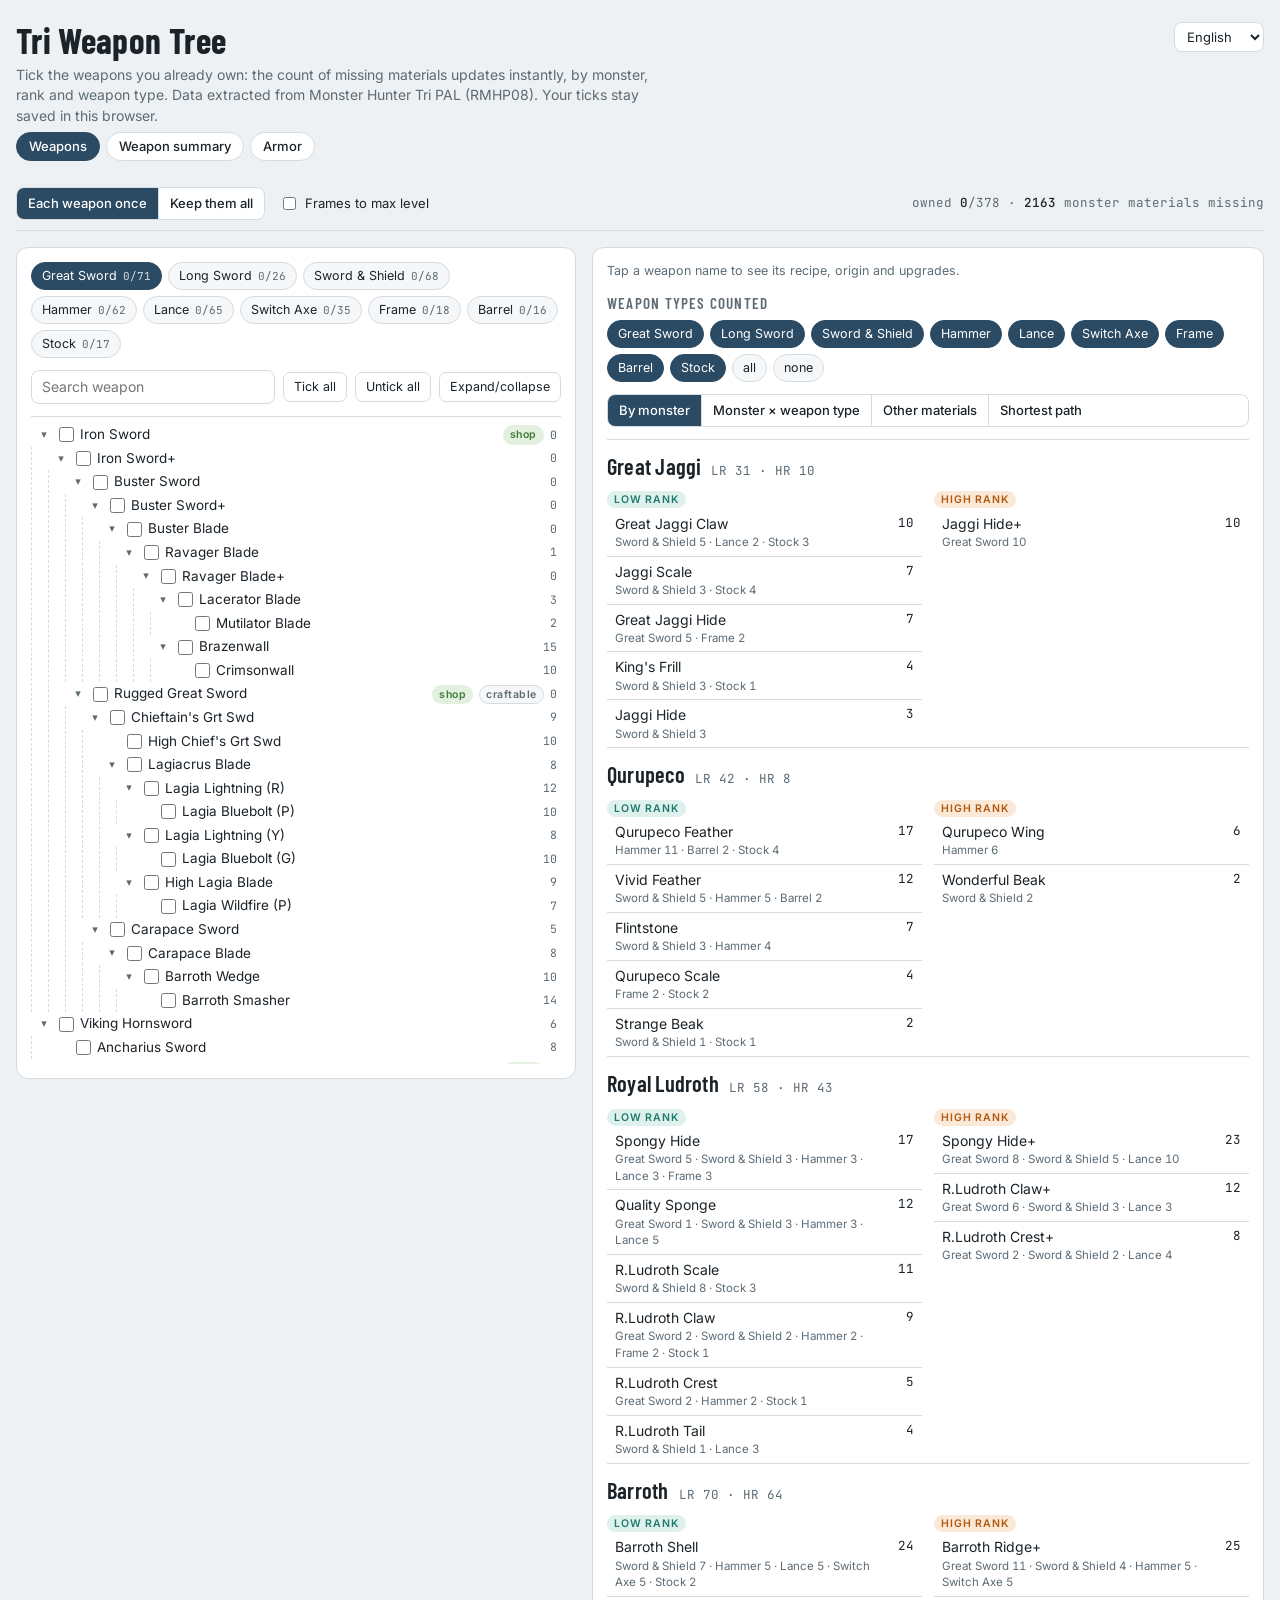
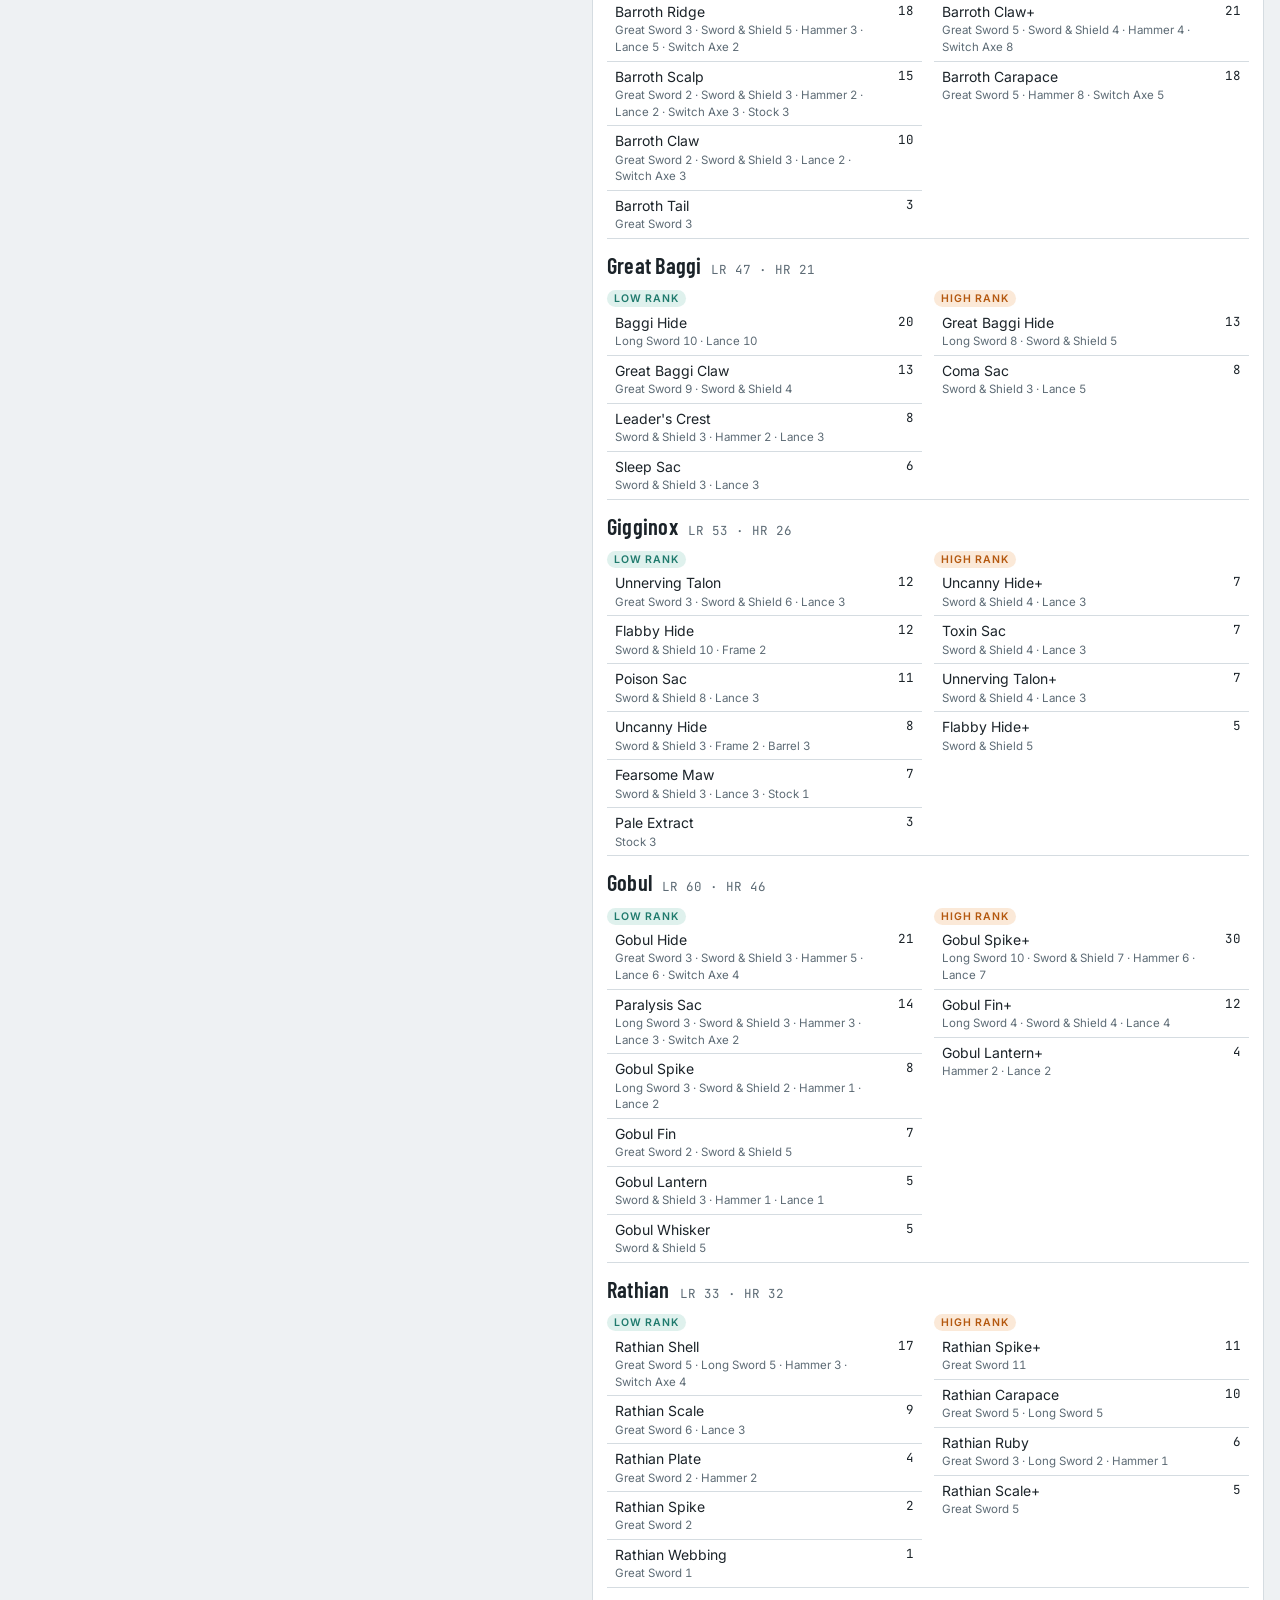
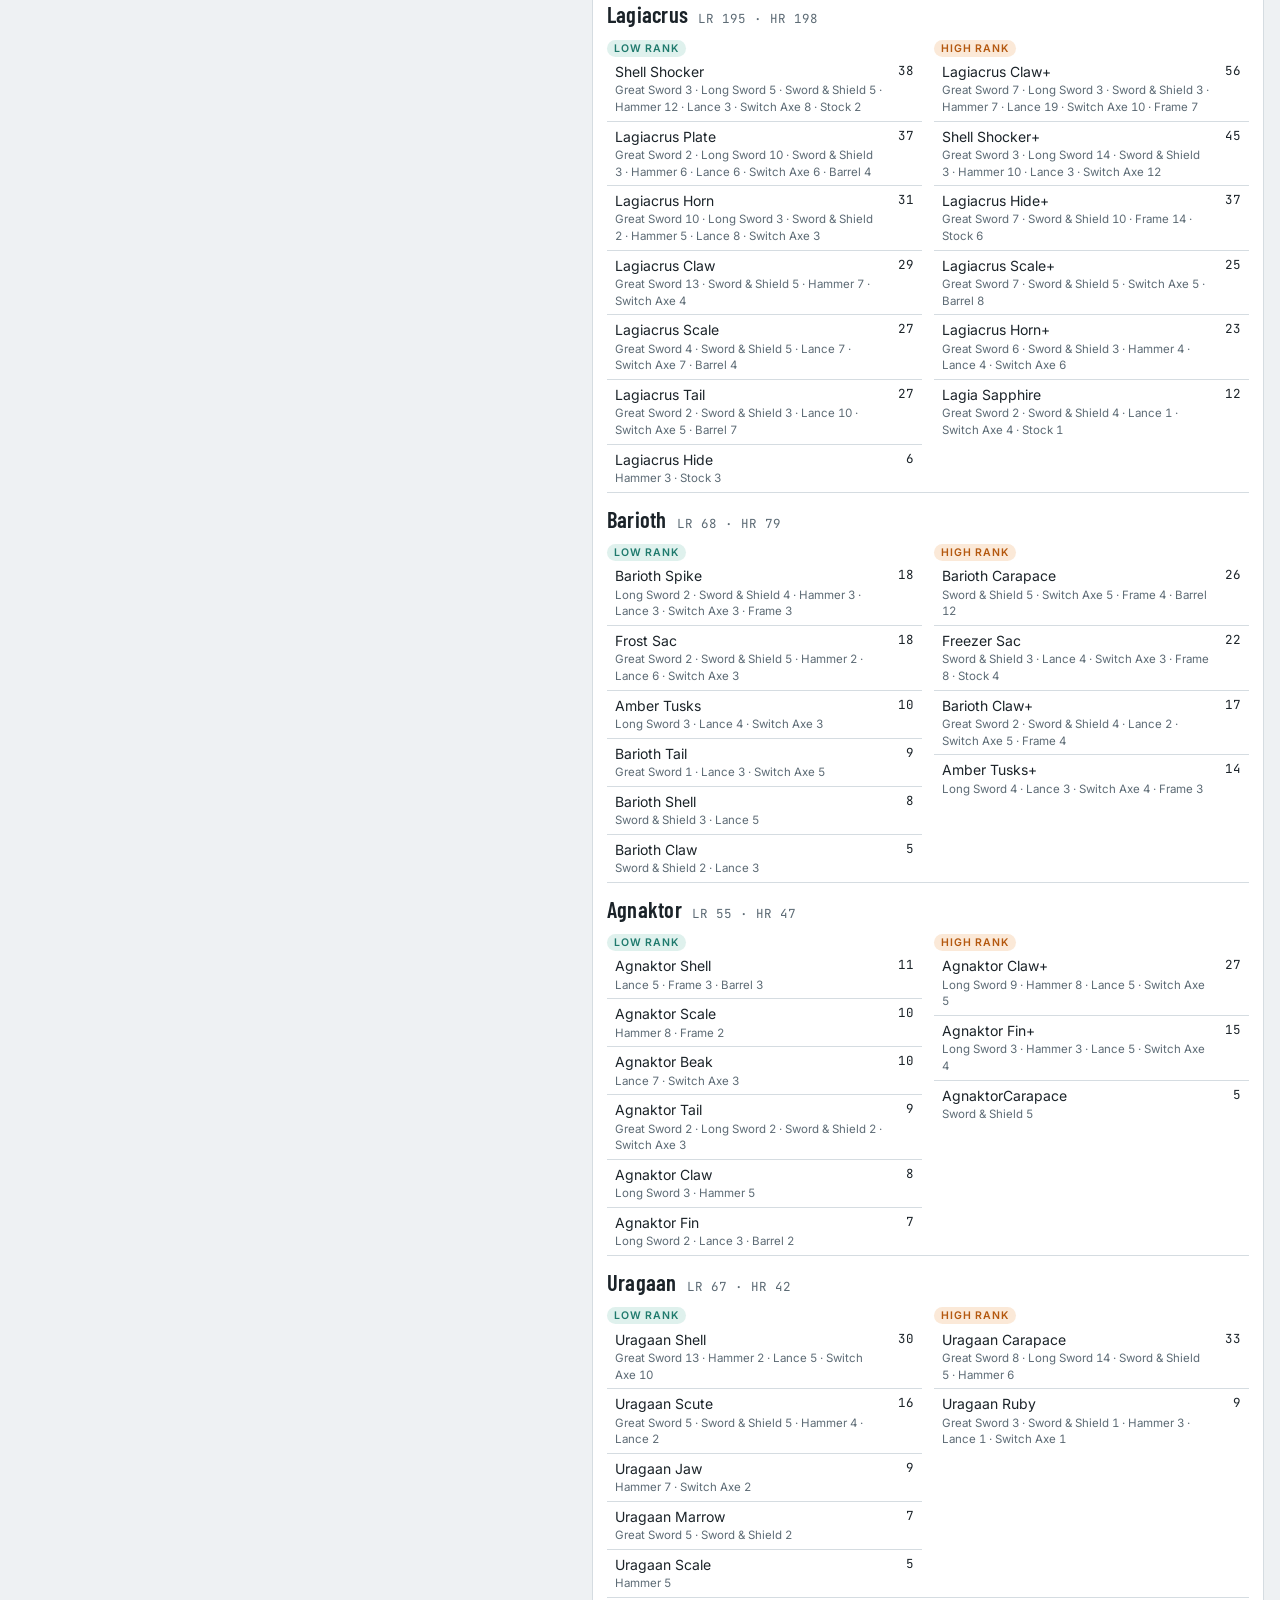
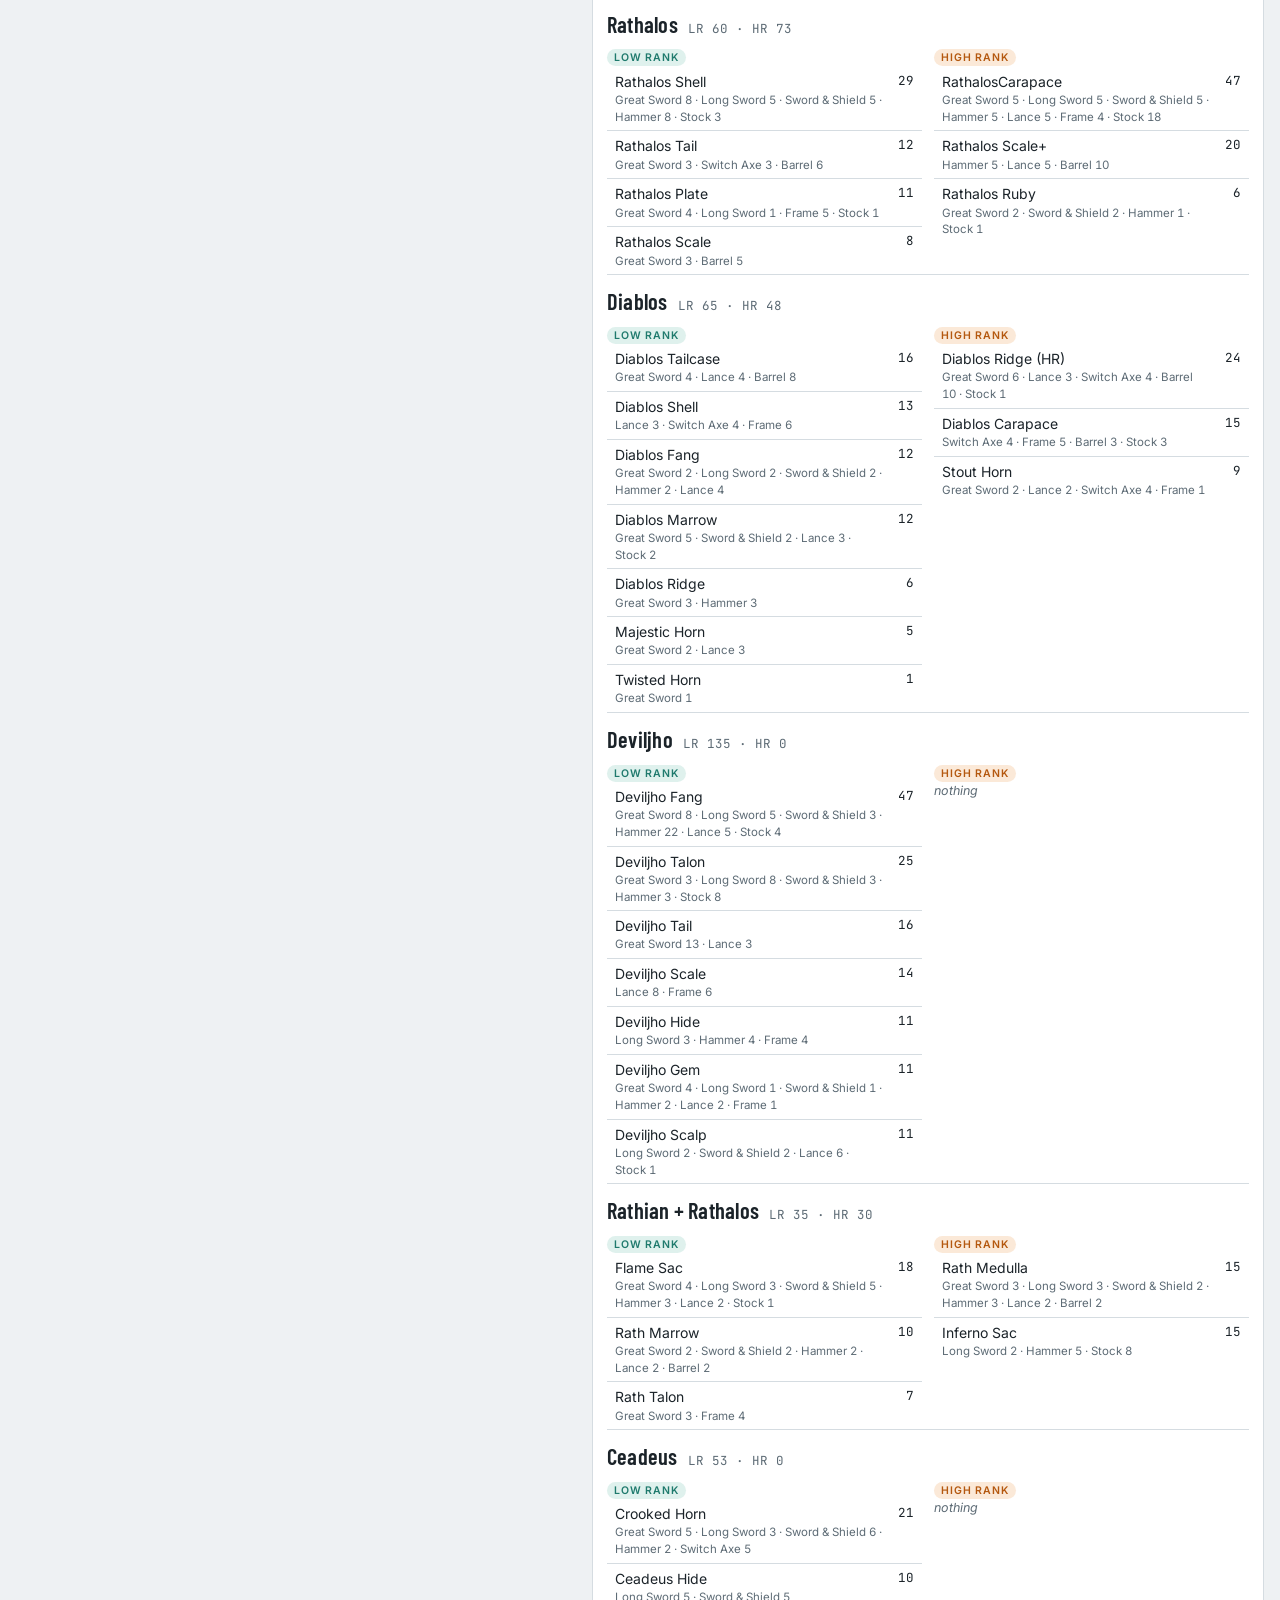
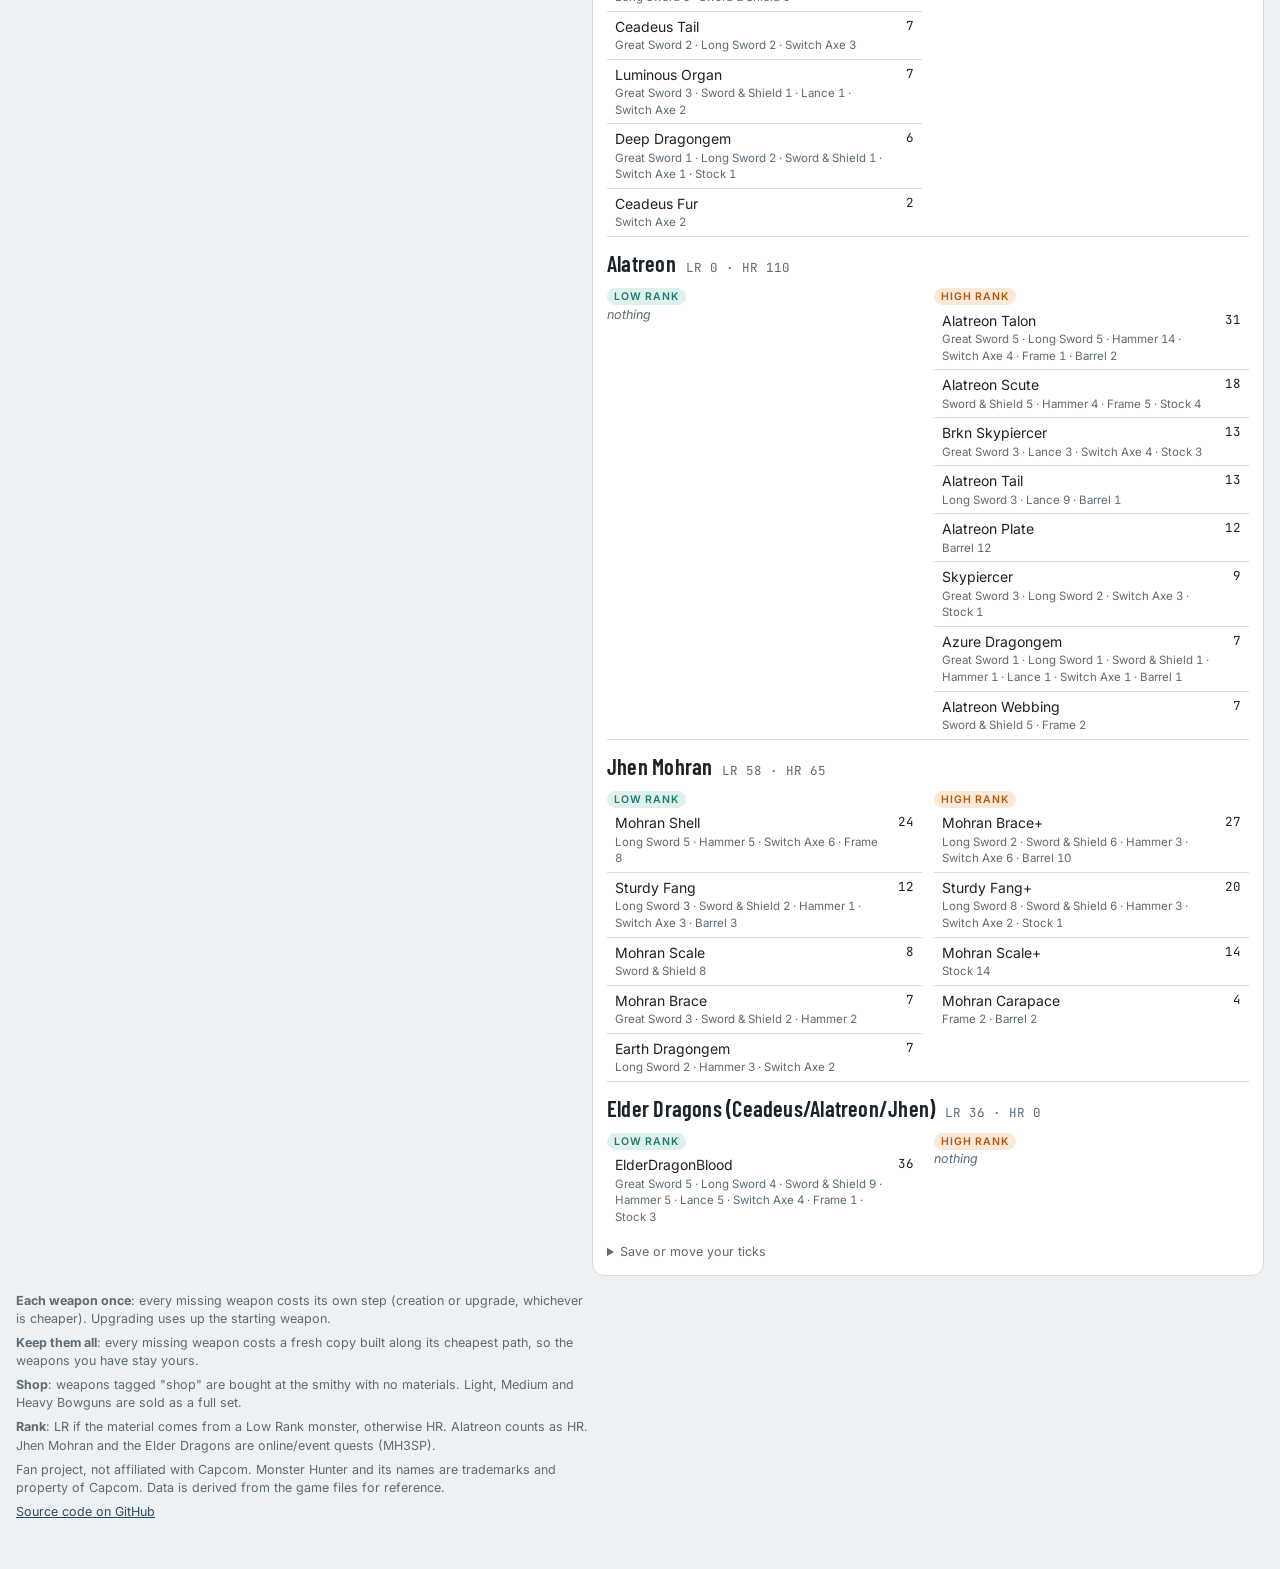
==== commit 13f8814a: "Aggiunge la sezione armature e la navigazione tra le pagine Co-Authored-By: Claude Opus 5.5 <noreply" ====
--- a/docs/index.html
+++ b/docs/index.html
@@ -4,7 +4,7 @@
 <meta charset="utf-8">
 <meta name="viewport" content="width=device-width, initial-scale=1, viewport-fit=cover">
 <title>Albero armi di Tri</title>
-<meta name="description" content="Monster Hunter Tri: armi, materiali per mostro e rank, percorso più breve. Nomi ufficiali PAL in 5 lingue.">
+<meta name="description" content="Monster Hunter Tri: armi, armature, materiali per mostro e rank, percorso più breve. Nomi ufficiali PAL in 5 lingue.">
 <link rel="preconnect" href="https://fonts.googleapis.com">
 <link rel="stylesheet" href="https://fonts.googleapis.com/css2?family=Barlow+Condensed:wght@500;600;700&family=Inter:wght@400;500;600&family=JetBrains+Mono:wght@500&display=swap">
 <style>
@@ -114,6 +114,10 @@
 .mat small{display:block}
 .panel.mon{border-top:1px solid var(--line)}
 #sum tbody tr:hover td{background:var(--sunk)}
+.nav{display:flex;flex-wrap:wrap;gap:6px}
+.nav a{font-size:13px;font-weight:500;text-decoration:none;color:var(--fg);border:1px solid var(--line);background:var(--panel);border-radius:99px;padding:4px 12px}
+.nav a:hover{border-color:var(--accent)}
+.nav a[aria-current="page"]{background:var(--accent);color:var(--on-accent);border-color:var(--accent)}
 
 </style>
 </head>
@@ -126,7 +130,7 @@
     </div>
     <p class="lede" data-t="lede_albero"></p>
     <p class="note" id="fallback" hidden></p>
-    <p class="note"><a href="fucina.html" data-t="link_fucina"></a></p>
+    <nav class="nav"><a href="index.html" data-t="nav_w" aria-current="page"></a><a href="fucina.html" data-t="nav_f"></a><a href="armature.html" data-t="nav_a"></a></nav>
   </header>
 
   <div class="bar">
@@ -190,6 +194,7 @@
 const GAME_LANGS=['en','it','fr','es','de'];
 const TXT={
 it:{
+ title_arm:'Armature di Tri', lede_arm:'I set di armatura del gioco, pezzo per pezzo. Spunta quelli che possiedi: il conto dei materiali mancanti si aggiorna per mostro, rank e parte. Dati estratti da Monster Hunter Tri PAL (RMHP08).', nav_w:'Armi', nav_f:'Riepilogo armi', nav_a:'Armature', cls_all:'Tutti', rank_all:'Tutti i rank', search_a:'Cerca set o pezzo', stat_arm:'pezzi posseduti <b>{o}</b>/{t} · mancano <b>{m}</b> materiali di mostro', set_all:'Tutto il set', pieces:'pezzi', detail_hint_arm:'Tocca il nome di un set per vedere pezzi, abilità e materiali.', skills_sum:'Abilità del set completo', def_sum:'Difesa totale', slots_sum:'Spazi totali', set_need:'Materiali per i pezzi che mancano', rar:'Rarità', only_m:'solo uomo', only_f:'solo donna', filter_parts:'Parti nel conto', view_part:'Mostro × parte', foot_arm:'<b>Conto</b>: ogni pezzo mancante costa la sua ricetta di creazione. Le armature non hanno rami: si creano direttamente. I potenziamenti di livello con le sfere armatura non sono contati. Orecchini, bracciali e talismani non creabili sono esclusi.', foot_arm_shop:'<b>Negozio</b>: i pezzi con l\'etichetta "negozio" si comprano senza materiali.', set_done:'Set completo.',
  link_fucina:'Riepilogo per mostro senza spunte: Fucina di Tri.', disclaimer:'Progetto amatoriale non affiliato a Capcom. Monster Hunter e i suoi nomi sono marchi e proprietà di Capcom. I dati sono ricavati dai file di gioco a scopo di consultazione.', source:'Codice sorgente su GitHub',
  title_albero:'Albero armi di Tri', title_fucina:'Fucina di Tri',
  lede_albero:'Spunta le armi che possiedi già: il conto dei materiali mancanti si aggiorna subito, per mostro, rank e tipo d\'arma. Dati estratti da Monster Hunter Tri PAL (RMHP08). Le spunte restano salvate in questo browser.',
@@ -234,6 +239,7 @@
  link_albero:'Vuoi spuntare le armi che hai già? Usa l\'Albero armi di Tri.'
 },
 en:{
+ title_arm:'Tri Armor', lede_arm:'Every armor set in the game, piece by piece. Tick the ones you own: the missing materials update by monster, rank and part. Data extracted from Monster Hunter Tri PAL (RMHP08).', nav_w:'Weapons', nav_f:'Weapon summary', nav_a:'Armor', cls_all:'All', rank_all:'All ranks', search_a:'Search set or piece', stat_arm:'pieces owned <b>{o}</b>/{t} · <b>{m}</b> monster materials missing', set_all:'Whole set', pieces:'pieces', detail_hint_arm:'Tap a set name to see its pieces, skills and materials.', skills_sum:'Full-set skills', def_sum:'Total defense', slots_sum:'Total slots', set_need:'Materials for the missing pieces', rar:'Rarity', only_m:'male only', only_f:'female only', filter_parts:'Parts counted', view_part:'Monster × part', foot_arm:'<b>Count</b>: every missing piece costs its creation recipe. Armor has no branches: it is created directly. Level upgrades with armor spheres are not counted. Earrings, bracelets and talismans that cannot be crafted are left out.', foot_arm_shop:'<b>Shop</b>: pieces tagged "shop" are bought with no materials.', set_done:'Set complete.',
  link_fucina:'Per-monster summary without ticks: Tri Forge.', disclaimer:'Fan project, not affiliated with Capcom. Monster Hunter and its names are trademarks and property of Capcom. Data is derived from the game files for reference.', source:'Source code on GitHub',
  title_albero:'Tri Weapon Tree', title_fucina:'Tri Forge',
  lede_albero:'Tick the weapons you already own: the count of missing materials updates instantly, by monster, rank and weapon type. Data extracted from Monster Hunter Tri PAL (RMHP08). Your ticks stay saved in this browser.',
@@ -278,6 +284,7 @@
  link_albero:'Want to tick the weapons you already have? Use the Tri Weapon Tree.'
 },
 es:{
+ title_arm:'Armaduras de Tri', lede_arm:'Todos los conjuntos de armadura del juego, pieza a pieza. Marca las que tienes: los materiales que faltan se actualizan por monstruo, rango y parte. Datos extraídos de Monster Hunter Tri PAL (RMHP08).', nav_w:'Armas', nav_f:'Resumen de armas', nav_a:'Armaduras', cls_all:'Todos', rank_all:'Todos los rangos', search_a:'Buscar conjunto o pieza', stat_arm:'piezas que tienes <b>{o}</b>/{t} · faltan <b>{m}</b> materiales de monstruo', set_all:'Todo el conjunto', pieces:'piezas', detail_hint_arm:'Toca el nombre de un conjunto para ver piezas, habilidades y materiales.', skills_sum:'Habilidades del conjunto completo', def_sum:'Defensa total', slots_sum:'Ranuras totales', set_need:'Materiales para las piezas que faltan', rar:'Rareza', only_m:'solo hombre', only_f:'solo mujer', filter_parts:'Partes contadas', view_part:'Monstruo × parte', foot_arm:'<b>Recuento</b>: cada pieza que falta cuesta su receta de creación. Las armaduras no tienen ramas: se crean directamente. No se cuentan las mejoras de nivel con esferas de armadura. Se excluyen pendientes, brazaletes y talismanes no fabricables.', foot_arm_shop:'<b>Tienda</b>: las piezas con la etiqueta "tienda" se compran sin materiales.', set_done:'Conjunto completo.',
  link_fucina:'Resumen por monstruo sin marcas: Forja de Tri.', disclaimer:'Proyecto de fans sin relación con Capcom. Monster Hunter y sus nombres son marcas y propiedad de Capcom. Los datos se obtienen de los archivos del juego como referencia.', source:'Código fuente en GitHub',
  title_albero:'Árbol de armas de Tri', title_fucina:'Forja de Tri',
  lede_albero:'Marca las armas que ya tienes: el recuento de materiales que faltan se actualiza al momento, por monstruo, rango y tipo de arma. Datos extraídos de Monster Hunter Tri PAL (RMHP08). Las marcas se guardan en este navegador.',
@@ -322,6 +329,7 @@
  link_albero:'¿Quieres marcar las armas que ya tienes? Usa el Árbol de armas de Tri.'
 },
 fr:{
+ title_arm:'Armures de Tri', lede_arm:'Tous les ensembles d\'armure du jeu, pièce par pièce. Cochez celles que vous possédez : les matériaux manquants se mettent à jour par monstre, rang et partie. Données extraites de Monster Hunter Tri PAL (RMHP08).', nav_w:'Armes', nav_f:'Récapitulatif des armes', nav_a:'Armures', cls_all:'Tous', rank_all:'Tous les rangs', search_a:'Chercher un ensemble ou une pièce', stat_arm:'pièces possédées <b>{o}</b>/{t} · il manque <b>{m}</b> matériaux de monstre', set_all:'Tout l\'ensemble', pieces:'pièces', detail_hint_arm:'Touchez le nom d\'un ensemble pour voir ses pièces, talents et matériaux.', skills_sum:'Talents de l\'ensemble complet', def_sum:'Défense totale', slots_sum:'Fentes totales', set_need:'Matériaux pour les pièces manquantes', rar:'Rareté', only_m:'homme seulement', only_f:'femme seulement', filter_parts:'Parties comptées', view_part:'Monstre × partie', foot_arm:'<b>Calcul</b> : chaque pièce manquante coûte sa recette de fabrication. Les armures n\'ont pas de branches : elles se fabriquent directement. Les améliorations de niveau avec les sphères d\'armure ne sont pas comptées. Les boucles d\'oreille, bracelets et talismans non fabricables sont exclus.', foot_arm_shop:'<b>Boutique</b> : les pièces marquées « boutique » s\'achètent sans matériaux.', set_done:'Ensemble complet.',
  link_fucina:'Récapitulatif par monstre sans coches : Forge de Tri.', disclaimer:'Projet de fan non affilié à Capcom. Monster Hunter et ses noms sont des marques et la propriété de Capcom. Les données proviennent des fichiers du jeu, à titre de référence.', source:'Code source sur GitHub',
  title_albero:'Arbre des armes de Tri', title_fucina:'Forge de Tri',
  lede_albero:'Cochez les armes que vous possédez déjà : le total des matériaux manquants se met à jour aussitôt, par monstre, rang et type d\'arme. Données extraites de Monster Hunter Tri PAL (RMHP08). Vos coches restent enregistrées dans ce navigateur.',
@@ -366,6 +374,7 @@
  link_albero:'Vous voulez cocher les armes que vous avez déjà ? Utilisez l\'Arbre des armes de Tri.'
 },
 de:{
+ title_arm:'Tri-Rüstungen', lede_arm:'Alle Rüstungssets des Spiels, Stück für Stück. Hake an, was du besitzt: Die fehlenden Materialien werden nach Monster, Rang und Teil neu berechnet. Daten aus Monster Hunter Tri PAL (RMHP08).', nav_w:'Waffen', nav_f:'Waffen-Übersicht', nav_a:'Rüstungen', cls_all:'Alle', rank_all:'Alle Ränge', search_a:'Set oder Teil suchen', stat_arm:'Teile im Besitz <b>{o}</b>/{t} · es fehlen <b>{m}</b> Monstermaterialien', set_all:'Ganzes Set', pieces:'Teile', detail_hint_arm:'Tippe auf einen Setnamen, um Teile, Fähigkeiten und Materialien zu sehen.', skills_sum:'Fähigkeiten des kompletten Sets', def_sum:'Verteidigung gesamt', slots_sum:'Slots gesamt', set_need:'Materialien für die fehlenden Teile', rar:'Seltenheit', only_m:'nur männlich', only_f:'nur weiblich', filter_parts:'Gezählte Teile', view_part:'Monster × Teil', foot_arm:'<b>Zählung</b>: Jedes fehlende Teil kostet sein Herstellungsrezept. Rüstungen haben keine Zweige: Sie werden direkt hergestellt. Stufen-Verbesserungen mit Rüstungssphären sind nicht gezählt. Nicht herstellbare Ohrringe, Armreife und Talismane sind ausgenommen.', foot_arm_shop:'<b>Laden</b>: Teile mit dem Etikett „Laden“ kauft man ohne Materialien.', set_done:'Set komplett.',
  link_fucina:'Übersicht nach Monster ohne Haken: Tri-Schmiede.', disclaimer:'Fanprojekt, nicht mit Capcom verbunden. Monster Hunter und seine Namen sind Marken und Eigentum von Capcom. Die Daten stammen zu Nachschlagezwecken aus den Spieldateien.', source:'Quellcode auf GitHub',
  title_albero:'Tri-Waffenbaum', title_fucina:'Tri-Schmiede',
  lede_albero:'Hake die Waffen an, die du schon besitzt: Die fehlenden Materialien werden sofort neu berechnet, nach Monster, Rang und Waffentyp. Daten aus Monster Hunter Tri PAL (RMHP08). Deine Haken bleiben in diesem Browser gespeichert.',
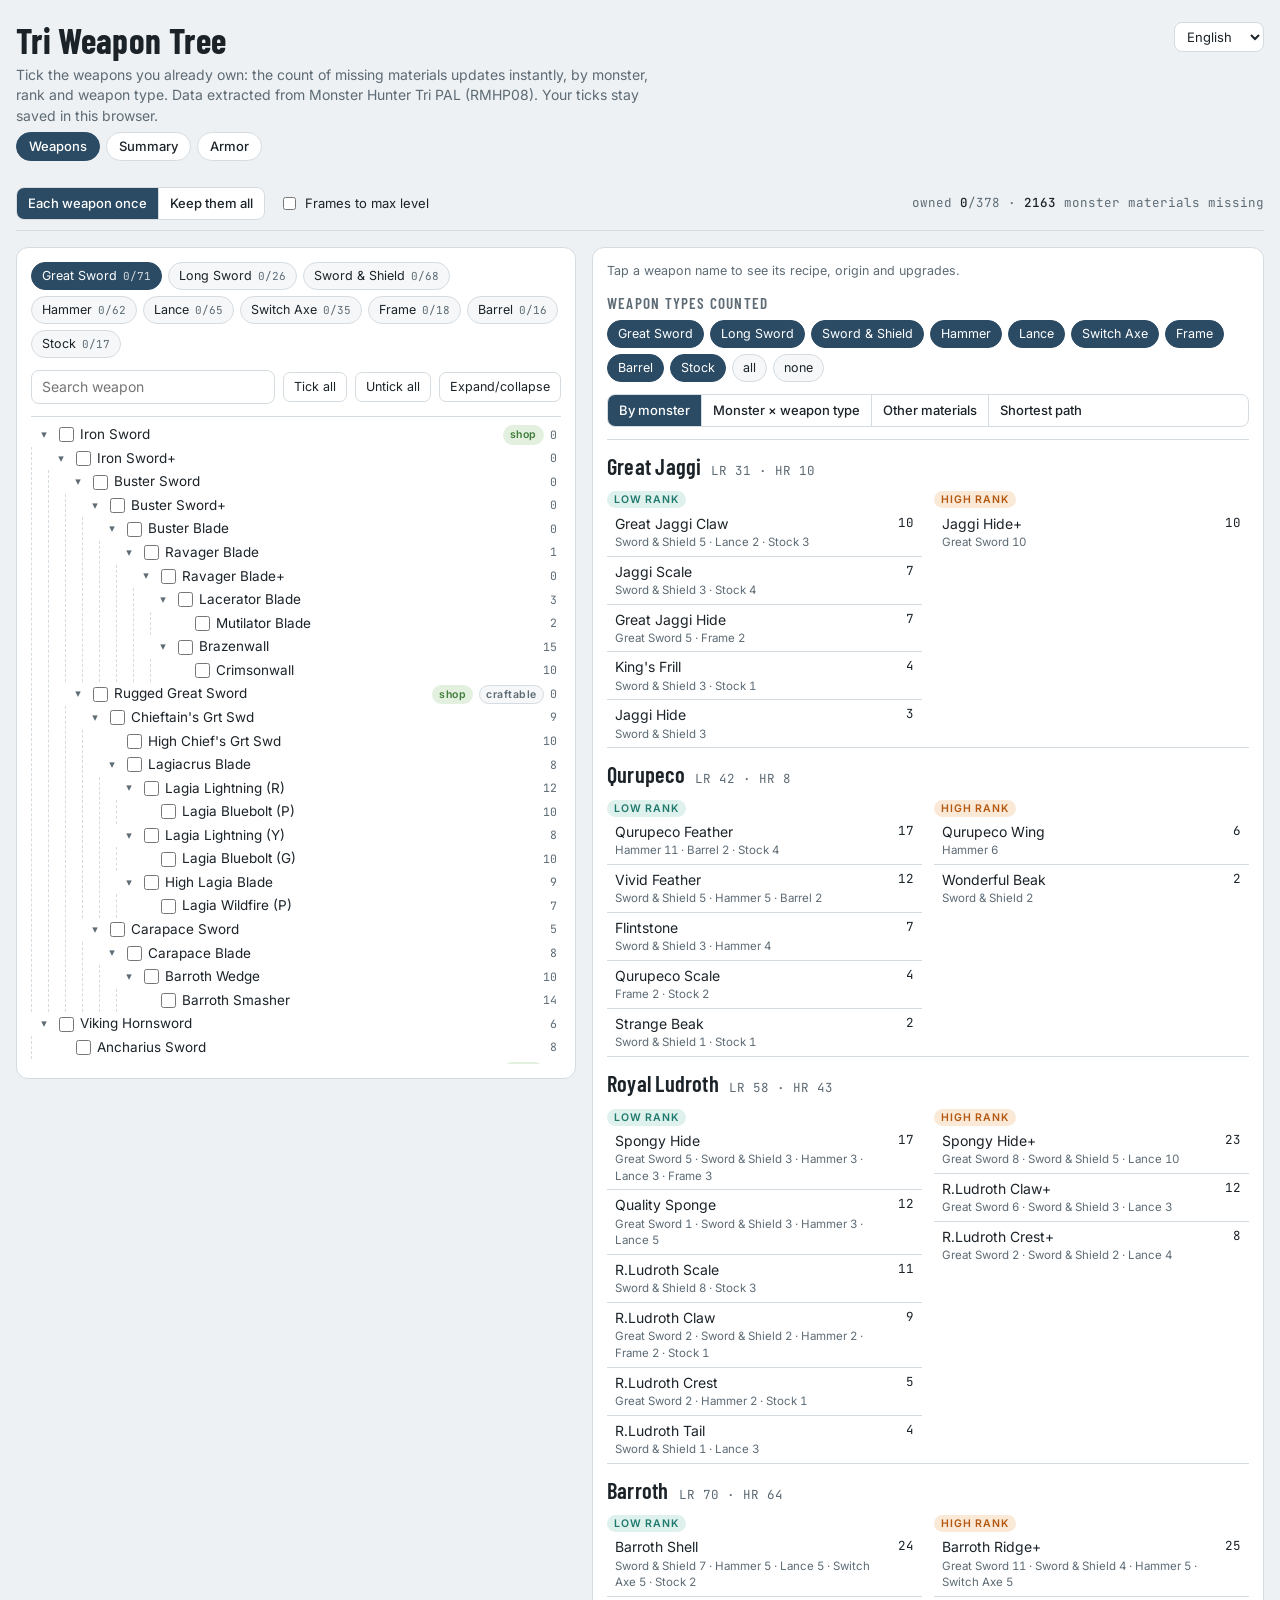
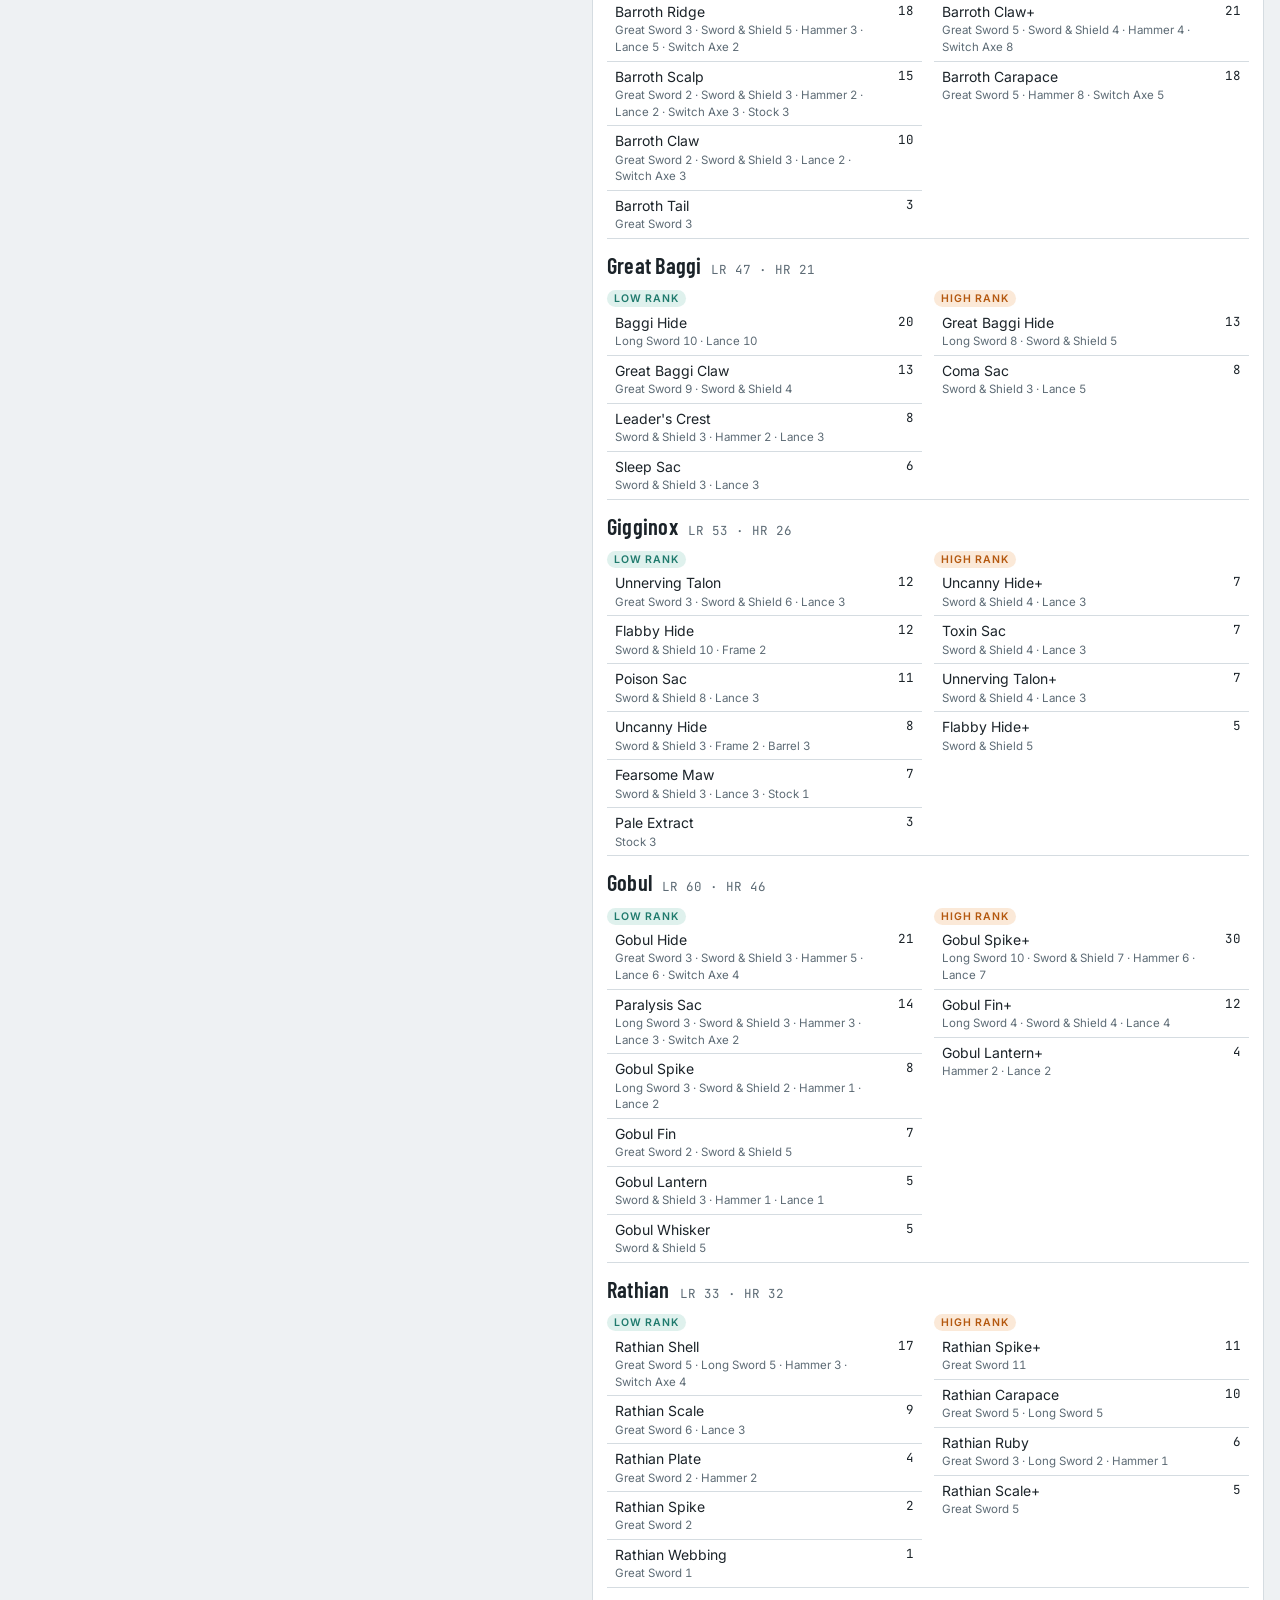
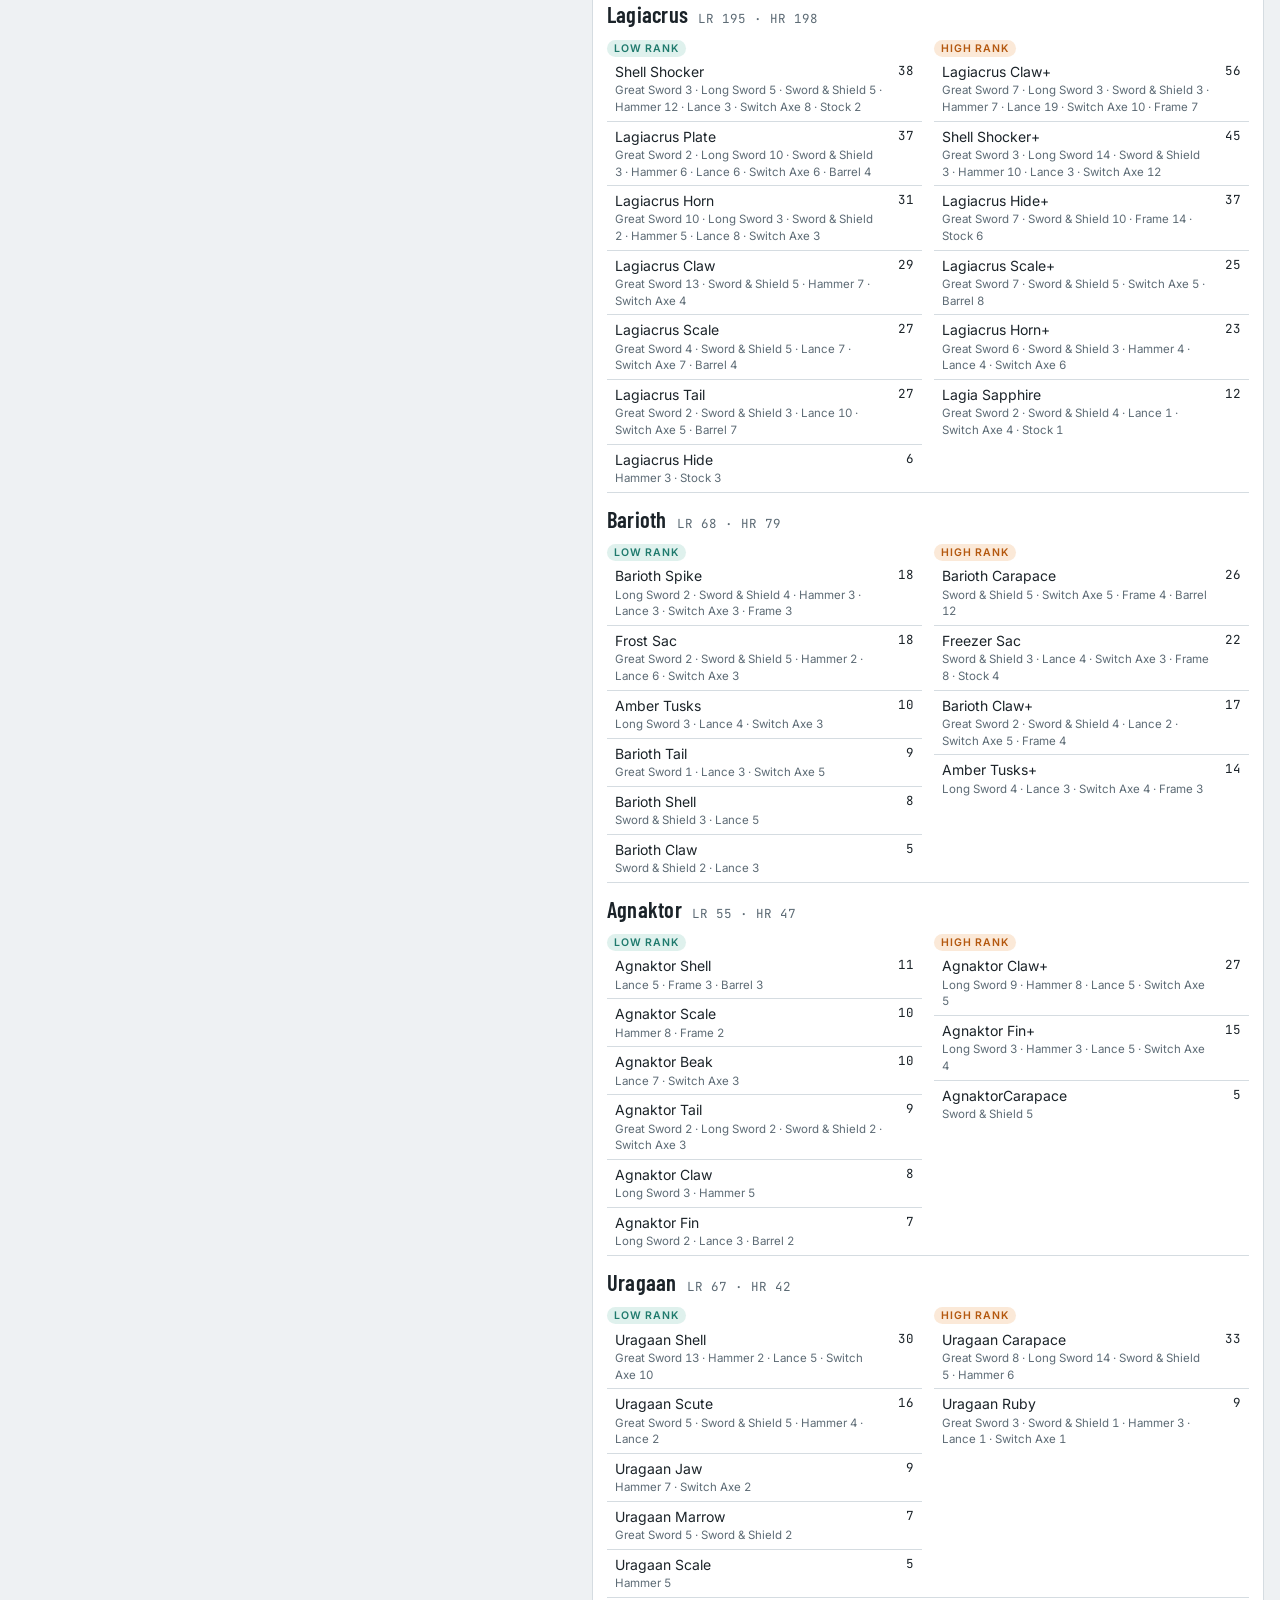
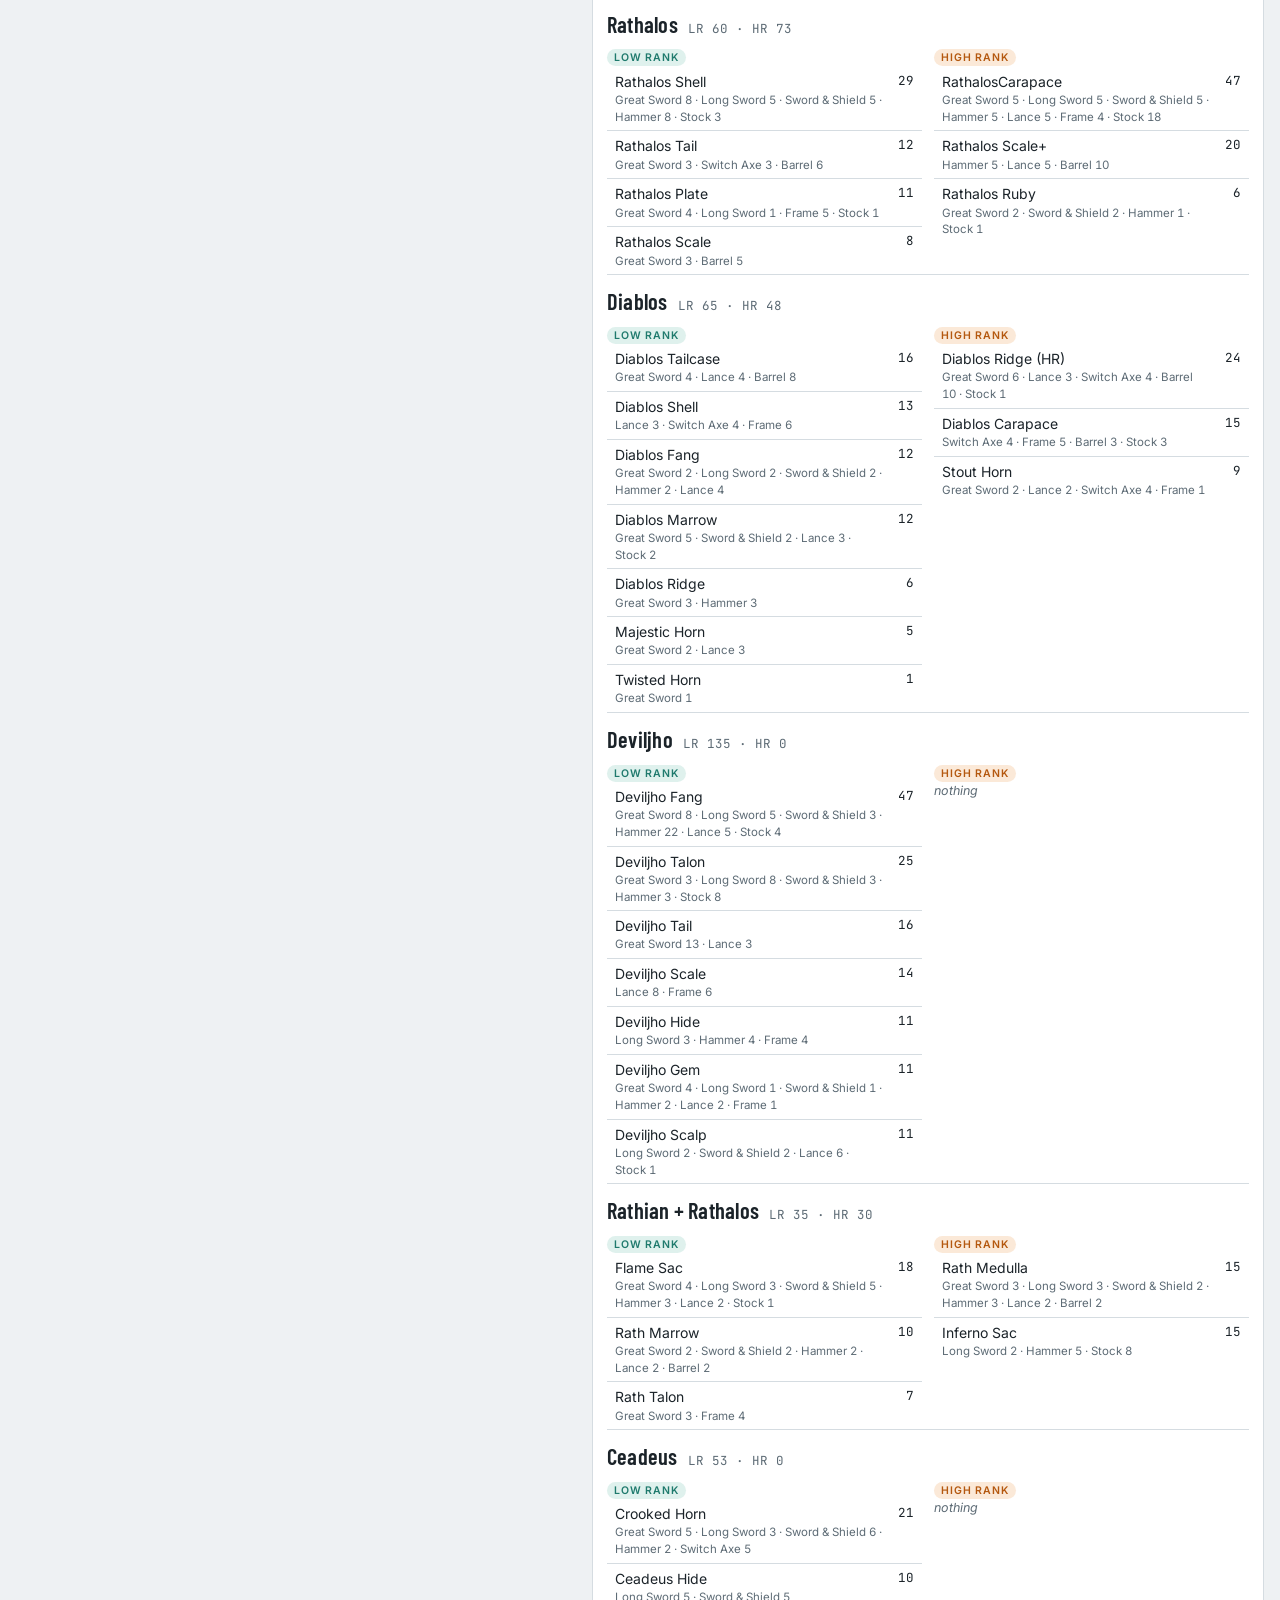
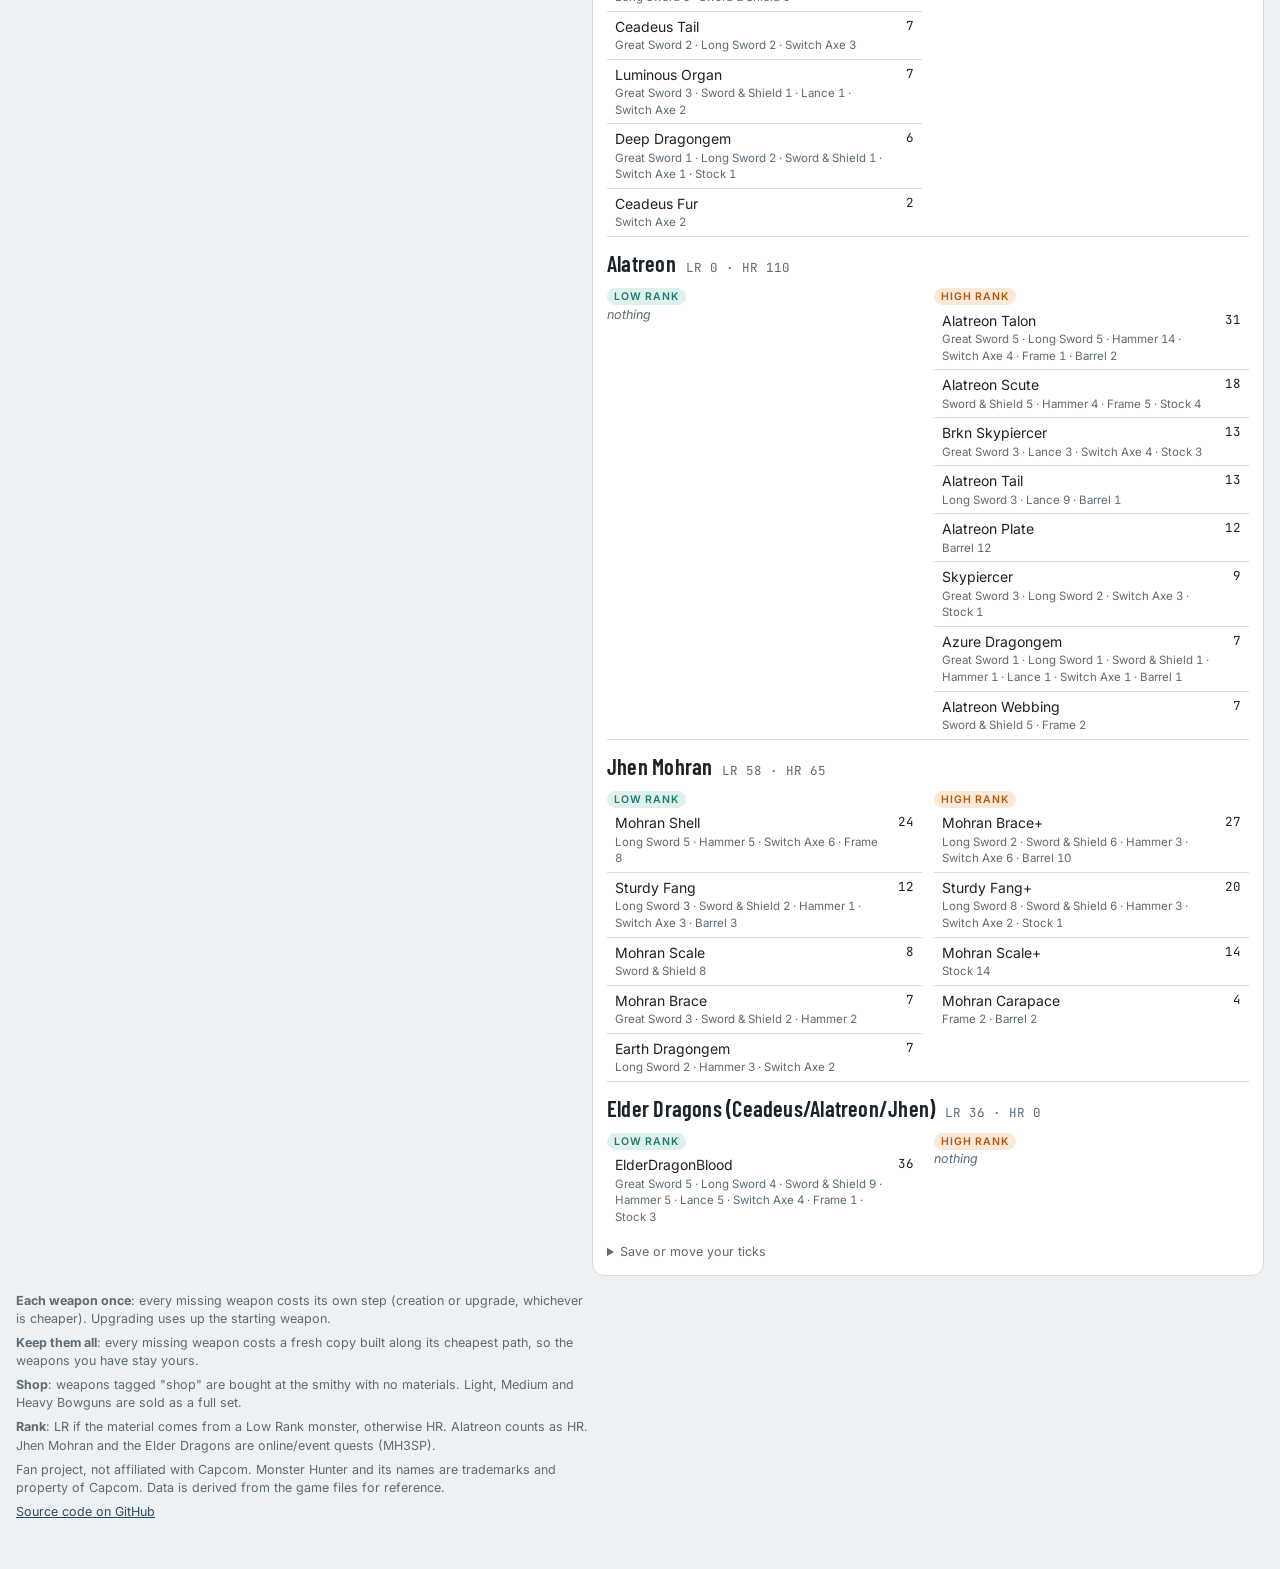
==== commit d8fdfa00: "Riepilogo generale: armi, armature e totale per mostro, divisi per LR e HR Co-Authored-By: Claude Op" ====
--- a/docs/index.html
+++ b/docs/index.html
@@ -118,6 +118,20 @@
 .nav a{font-size:13px;font-weight:500;text-decoration:none;color:var(--fg);border:1px solid var(--line);background:var(--panel);border-radius:99px;padding:4px 12px}
 .nav a:hover{border-color:var(--accent)}
 .nav a[aria-current="page"]{background:var(--accent);color:var(--on-accent);border-color:var(--accent)}
+.sumt th,.sumt td{white-space:nowrap}
+.sumt tbody tr{cursor:pointer}
+.sumt tbody tr:hover td{background:var(--sunk)}
+.sumt .g0{border-left:1px solid var(--line)}
+.sumt .gh{text-align:center;border-left:1px solid var(--line);color:var(--fg)}
+.sumt .sumc{background:var(--sunk);font-weight:600}
+.sumt tfoot td{font-weight:600;border-top:2px solid var(--line)}
+.z{color:var(--line)}
+.mt th{font-size:10.5px}
+.mt td.n{width:3.6em}
+.sumt tr>:first-child{position:sticky;left:0;background:var(--panel);z-index:1}
+.sumt tbody tr:hover>:first-child{background:var(--sunk)}
+@media (max-width:600px){.sumt tr>:first-child{max-width:7.5em;white-space:normal}}
+#jump{background:var(--panel);border:1px solid var(--line);border-radius:8px;padding:6px 8px;color:var(--fg)}
 
 </style>
 </head>
@@ -194,7 +208,8 @@
 const GAME_LANGS=['en','it','fr','es','de'];
 const TXT={
 it:{
- title_arm:'Armature di Tri', lede_arm:'I set di armatura del gioco, pezzo per pezzo. Spunta quelli che possiedi: il conto dei materiali mancanti si aggiorna per mostro, rank e parte. Dati estratti da Monster Hunter Tri PAL (RMHP08).', nav_w:'Armi', nav_f:'Riepilogo armi', nav_a:'Armature', cls_all:'Tutti', rank_all:'Tutti i rank', search_a:'Cerca set o pezzo', stat_arm:'pezzi posseduti <b>{o}</b>/{t} · mancano <b>{m}</b> materiali di mostro', set_all:'Tutto il set', pieces:'pezzi', detail_hint_arm:'Tocca il nome di un set per vedere pezzi, abilità e materiali.', skills_sum:'Abilità del set completo', def_sum:'Difesa totale', slots_sum:'Spazi totali', set_need:'Materiali per i pezzi che mancano', rar:'Rarità', only_m:'solo uomo', only_f:'solo donna', filter_parts:'Parti nel conto', view_part:'Mostro × parte', foot_arm:'<b>Conto</b>: ogni pezzo mancante costa la sua ricetta di creazione. Le armature non hanno rami: si creano direttamente. I potenziamenti di livello con le sfere armatura non sono contati. Orecchini, bracciali e talismani non creabili sono esclusi.', foot_arm_shop:'<b>Negozio</b>: i pezzi con l\'etichetta "negozio" si comprano senza materiali.', set_done:'Set completo.',
+ title_sum:'Riepilogo materiali di Tri', lede_sum:'Per ogni grande mostro, quanti materiali servono per tutte le armi ({nw} pezzi) e tutte le armature ({na} pezzi) del gioco, divisi per rank. Dati estratti da Monster Hunter Tri PAL (RMHP08).', col_w:'Armi', col_a:'Armature', col_t:'Totale', w_mode:'Conteggio armi', sum_note:'Le colonne Totale sommano armi e armature. Ogni gruppo è diviso in LR, HR e somma dei due. Tocca un mostro per il dettaglio.', f_arm:'<b>Armature</b>: ogni pezzo creabile conta la sua ricetta. I pezzi del negozio non richiedono materiali.',
+ title_arm:'Armature di Tri', lede_arm:'I set di armatura del gioco, pezzo per pezzo. Spunta quelli che possiedi: il conto dei materiali mancanti si aggiorna per mostro, rank e parte. Dati estratti da Monster Hunter Tri PAL (RMHP08).', nav_w:'Armi', nav_f:'Riepilogo', nav_a:'Armature', cls_all:'Tutti', rank_all:'Tutti i rank', search_a:'Cerca set o pezzo', stat_arm:'pezzi posseduti <b>{o}</b>/{t} · mancano <b>{m}</b> materiali di mostro', set_all:'Tutto il set', pieces:'pezzi', detail_hint_arm:'Tocca il nome di un set per vedere pezzi, abilità e materiali.', skills_sum:'Abilità del set completo', def_sum:'Difesa totale', slots_sum:'Spazi totali', set_need:'Materiali per i pezzi che mancano', rar:'Rarità', only_m:'solo uomo', only_f:'solo donna', filter_parts:'Parti nel conto', view_part:'Mostro × parte', foot_arm:'<b>Conto</b>: ogni pezzo mancante costa la sua ricetta di creazione. Le armature non hanno rami: si creano direttamente. I potenziamenti di livello con le sfere armatura non sono contati. Orecchini, bracciali e talismani non creabili sono esclusi.', foot_arm_shop:'<b>Negozio</b>: i pezzi con l\'etichetta "negozio" si comprano senza materiali.', set_done:'Set completo.',
  link_fucina:'Riepilogo per mostro senza spunte: Fucina di Tri.', disclaimer:'Progetto amatoriale non affiliato a Capcom. Monster Hunter e i suoi nomi sono marchi e proprietà di Capcom. I dati sono ricavati dai file di gioco a scopo di consultazione.', source:'Codice sorgente su GitHub',
  title_albero:'Albero armi di Tri', title_fucina:'Fucina di Tri',
  lede_albero:'Spunta le armi che possiedi già: il conto dei materiali mancanti si aggiorna subito, per mostro, rank e tipo d\'arma. Dati estratti da Monster Hunter Tri PAL (RMHP08). Le spunte restano salvate in questo browser.',
@@ -239,7 +254,8 @@
  link_albero:'Vuoi spuntare le armi che hai già? Usa l\'Albero armi di Tri.'
 },
 en:{
- title_arm:'Tri Armor', lede_arm:'Every armor set in the game, piece by piece. Tick the ones you own: the missing materials update by monster, rank and part. Data extracted from Monster Hunter Tri PAL (RMHP08).', nav_w:'Weapons', nav_f:'Weapon summary', nav_a:'Armor', cls_all:'All', rank_all:'All ranks', search_a:'Search set or piece', stat_arm:'pieces owned <b>{o}</b>/{t} · <b>{m}</b> monster materials missing', set_all:'Whole set', pieces:'pieces', detail_hint_arm:'Tap a set name to see its pieces, skills and materials.', skills_sum:'Full-set skills', def_sum:'Total defense', slots_sum:'Total slots', set_need:'Materials for the missing pieces', rar:'Rarity', only_m:'male only', only_f:'female only', filter_parts:'Parts counted', view_part:'Monster × part', foot_arm:'<b>Count</b>: every missing piece costs its creation recipe. Armor has no branches: it is created directly. Level upgrades with armor spheres are not counted. Earrings, bracelets and talismans that cannot be crafted are left out.', foot_arm_shop:'<b>Shop</b>: pieces tagged "shop" are bought with no materials.', set_done:'Set complete.',
+ title_sum:'Tri Materials Summary', lede_sum:'For each large monster, how many materials you need for every weapon ({nw} pieces) and every armor piece ({na}) in the game, split by rank. Data extracted from Monster Hunter Tri PAL (RMHP08).', col_w:'Weapons', col_a:'Armor', col_t:'Total', w_mode:'Weapon count', sum_note:'The Total columns add weapons and armor. Each group is split into LR, HR and their sum. Tap a monster for the details.', f_arm:'<b>Armor</b>: every craftable piece counts its recipe. Shop pieces need no materials.',
+ title_arm:'Tri Armor', lede_arm:'Every armor set in the game, piece by piece. Tick the ones you own: the missing materials update by monster, rank and part. Data extracted from Monster Hunter Tri PAL (RMHP08).', nav_w:'Weapons', nav_f:'Summary', nav_a:'Armor', cls_all:'All', rank_all:'All ranks', search_a:'Search set or piece', stat_arm:'pieces owned <b>{o}</b>/{t} · <b>{m}</b> monster materials missing', set_all:'Whole set', pieces:'pieces', detail_hint_arm:'Tap a set name to see its pieces, skills and materials.', skills_sum:'Full-set skills', def_sum:'Total defense', slots_sum:'Total slots', set_need:'Materials for the missing pieces', rar:'Rarity', only_m:'male only', only_f:'female only', filter_parts:'Parts counted', view_part:'Monster × part', foot_arm:'<b>Count</b>: every missing piece costs its creation recipe. Armor has no branches: it is created directly. Level upgrades with armor spheres are not counted. Earrings, bracelets and talismans that cannot be crafted are left out.', foot_arm_shop:'<b>Shop</b>: pieces tagged "shop" are bought with no materials.', set_done:'Set complete.',
  link_fucina:'Per-monster summary without ticks: Tri Forge.', disclaimer:'Fan project, not affiliated with Capcom. Monster Hunter and its names are trademarks and property of Capcom. Data is derived from the game files for reference.', source:'Source code on GitHub',
  title_albero:'Tri Weapon Tree', title_fucina:'Tri Forge',
  lede_albero:'Tick the weapons you already own: the count of missing materials updates instantly, by monster, rank and weapon type. Data extracted from Monster Hunter Tri PAL (RMHP08). Your ticks stay saved in this browser.',
@@ -284,7 +300,8 @@
  link_albero:'Want to tick the weapons you already have? Use the Tri Weapon Tree.'
 },
 es:{
- title_arm:'Armaduras de Tri', lede_arm:'Todos los conjuntos de armadura del juego, pieza a pieza. Marca las que tienes: los materiales que faltan se actualizan por monstruo, rango y parte. Datos extraídos de Monster Hunter Tri PAL (RMHP08).', nav_w:'Armas', nav_f:'Resumen de armas', nav_a:'Armaduras', cls_all:'Todos', rank_all:'Todos los rangos', search_a:'Buscar conjunto o pieza', stat_arm:'piezas que tienes <b>{o}</b>/{t} · faltan <b>{m}</b> materiales de monstruo', set_all:'Todo el conjunto', pieces:'piezas', detail_hint_arm:'Toca el nombre de un conjunto para ver piezas, habilidades y materiales.', skills_sum:'Habilidades del conjunto completo', def_sum:'Defensa total', slots_sum:'Ranuras totales', set_need:'Materiales para las piezas que faltan', rar:'Rareza', only_m:'solo hombre', only_f:'solo mujer', filter_parts:'Partes contadas', view_part:'Monstruo × parte', foot_arm:'<b>Recuento</b>: cada pieza que falta cuesta su receta de creación. Las armaduras no tienen ramas: se crean directamente. No se cuentan las mejoras de nivel con esferas de armadura. Se excluyen pendientes, brazaletes y talismanes no fabricables.', foot_arm_shop:'<b>Tienda</b>: las piezas con la etiqueta "tienda" se compran sin materiales.', set_done:'Conjunto completo.',
+ title_sum:'Resumen de materiales de Tri', lede_sum:'Para cada monstruo grande, cuántos materiales hacen falta para todas las armas ({nw} piezas) y todas las armaduras ({na} piezas) del juego, por rango. Datos extraídos de Monster Hunter Tri PAL (RMHP08).', col_w:'Armas', col_a:'Armaduras', col_t:'Total', w_mode:'Recuento de armas', sum_note:'Las columnas Total suman armas y armaduras. Cada grupo se divide en LR, HR y su suma. Toca un monstruo para ver el detalle.', f_arm:'<b>Armaduras</b>: cada pieza fabricable cuenta su receta. Las piezas de la tienda no necesitan materiales.',
+ title_arm:'Armaduras de Tri', lede_arm:'Todos los conjuntos de armadura del juego, pieza a pieza. Marca las que tienes: los materiales que faltan se actualizan por monstruo, rango y parte. Datos extraídos de Monster Hunter Tri PAL (RMHP08).', nav_w:'Armas', nav_f:'Resumen', nav_a:'Armaduras', cls_all:'Todos', rank_all:'Todos los rangos', search_a:'Buscar conjunto o pieza', stat_arm:'piezas que tienes <b>{o}</b>/{t} · faltan <b>{m}</b> materiales de monstruo', set_all:'Todo el conjunto', pieces:'piezas', detail_hint_arm:'Toca el nombre de un conjunto para ver piezas, habilidades y materiales.', skills_sum:'Habilidades del conjunto completo', def_sum:'Defensa total', slots_sum:'Ranuras totales', set_need:'Materiales para las piezas que faltan', rar:'Rareza', only_m:'solo hombre', only_f:'solo mujer', filter_parts:'Partes contadas', view_part:'Monstruo × parte', foot_arm:'<b>Recuento</b>: cada pieza que falta cuesta su receta de creación. Las armaduras no tienen ramas: se crean directamente. No se cuentan las mejoras de nivel con esferas de armadura. Se excluyen pendientes, brazaletes y talismanes no fabricables.', foot_arm_shop:'<b>Tienda</b>: las piezas con la etiqueta "tienda" se compran sin materiales.', set_done:'Conjunto completo.',
  link_fucina:'Resumen por monstruo sin marcas: Forja de Tri.', disclaimer:'Proyecto de fans sin relación con Capcom. Monster Hunter y sus nombres son marcas y propiedad de Capcom. Los datos se obtienen de los archivos del juego como referencia.', source:'Código fuente en GitHub',
  title_albero:'Árbol de armas de Tri', title_fucina:'Forja de Tri',
  lede_albero:'Marca las armas que ya tienes: el recuento de materiales que faltan se actualiza al momento, por monstruo, rango y tipo de arma. Datos extraídos de Monster Hunter Tri PAL (RMHP08). Las marcas se guardan en este navegador.',
@@ -329,7 +346,8 @@
  link_albero:'¿Quieres marcar las armas que ya tienes? Usa el Árbol de armas de Tri.'
 },
 fr:{
- title_arm:'Armures de Tri', lede_arm:'Tous les ensembles d\'armure du jeu, pièce par pièce. Cochez celles que vous possédez : les matériaux manquants se mettent à jour par monstre, rang et partie. Données extraites de Monster Hunter Tri PAL (RMHP08).', nav_w:'Armes', nav_f:'Récapitulatif des armes', nav_a:'Armures', cls_all:'Tous', rank_all:'Tous les rangs', search_a:'Chercher un ensemble ou une pièce', stat_arm:'pièces possédées <b>{o}</b>/{t} · il manque <b>{m}</b> matériaux de monstre', set_all:'Tout l\'ensemble', pieces:'pièces', detail_hint_arm:'Touchez le nom d\'un ensemble pour voir ses pièces, talents et matériaux.', skills_sum:'Talents de l\'ensemble complet', def_sum:'Défense totale', slots_sum:'Fentes totales', set_need:'Matériaux pour les pièces manquantes', rar:'Rareté', only_m:'homme seulement', only_f:'femme seulement', filter_parts:'Parties comptées', view_part:'Monstre × partie', foot_arm:'<b>Calcul</b> : chaque pièce manquante coûte sa recette de fabrication. Les armures n\'ont pas de branches : elles se fabriquent directement. Les améliorations de niveau avec les sphères d\'armure ne sont pas comptées. Les boucles d\'oreille, bracelets et talismans non fabricables sont exclus.', foot_arm_shop:'<b>Boutique</b> : les pièces marquées « boutique » s\'achètent sans matériaux.', set_done:'Ensemble complet.',
+ title_sum:'Récapitulatif des matériaux de Tri', lede_sum:'Pour chaque grand monstre, combien de matériaux il faut pour toutes les armes ({nw} pièces) et toutes les armures ({na} pièces) du jeu, par rang. Données extraites de Monster Hunter Tri PAL (RMHP08).', col_w:'Armes', col_a:'Armures', col_t:'Total', w_mode:'Calcul des armes', sum_note:'Les colonnes Total additionnent armes et armures. Chaque groupe est divisé en LR, HR et leur somme. Touchez un monstre pour le détail.', f_arm:'<b>Armures</b> : chaque pièce fabricable compte sa recette. Les pièces de la boutique ne demandent aucun matériau.',
+ title_arm:'Armures de Tri', lede_arm:'Tous les ensembles d\'armure du jeu, pièce par pièce. Cochez celles que vous possédez : les matériaux manquants se mettent à jour par monstre, rang et partie. Données extraites de Monster Hunter Tri PAL (RMHP08).', nav_w:'Armes', nav_f:'Récapitulatif', nav_a:'Armures', cls_all:'Tous', rank_all:'Tous les rangs', search_a:'Chercher un ensemble ou une pièce', stat_arm:'pièces possédées <b>{o}</b>/{t} · il manque <b>{m}</b> matériaux de monstre', set_all:'Tout l\'ensemble', pieces:'pièces', detail_hint_arm:'Touchez le nom d\'un ensemble pour voir ses pièces, talents et matériaux.', skills_sum:'Talents de l\'ensemble complet', def_sum:'Défense totale', slots_sum:'Fentes totales', set_need:'Matériaux pour les pièces manquantes', rar:'Rareté', only_m:'homme seulement', only_f:'femme seulement', filter_parts:'Parties comptées', view_part:'Monstre × partie', foot_arm:'<b>Calcul</b> : chaque pièce manquante coûte sa recette de fabrication. Les armures n\'ont pas de branches : elles se fabriquent directement. Les améliorations de niveau avec les sphères d\'armure ne sont pas comptées. Les boucles d\'oreille, bracelets et talismans non fabricables sont exclus.', foot_arm_shop:'<b>Boutique</b> : les pièces marquées « boutique » s\'achètent sans matériaux.', set_done:'Ensemble complet.',
  link_fucina:'Récapitulatif par monstre sans coches : Forge de Tri.', disclaimer:'Projet de fan non affilié à Capcom. Monster Hunter et ses noms sont des marques et la propriété de Capcom. Les données proviennent des fichiers du jeu, à titre de référence.', source:'Code source sur GitHub',
  title_albero:'Arbre des armes de Tri', title_fucina:'Forge de Tri',
  lede_albero:'Cochez les armes que vous possédez déjà : le total des matériaux manquants se met à jour aussitôt, par monstre, rang et type d\'arme. Données extraites de Monster Hunter Tri PAL (RMHP08). Vos coches restent enregistrées dans ce navigateur.',
@@ -374,7 +392,8 @@
  link_albero:'Vous voulez cocher les armes que vous avez déjà ? Utilisez l\'Arbre des armes de Tri.'
 },
 de:{
- title_arm:'Tri-Rüstungen', lede_arm:'Alle Rüstungssets des Spiels, Stück für Stück. Hake an, was du besitzt: Die fehlenden Materialien werden nach Monster, Rang und Teil neu berechnet. Daten aus Monster Hunter Tri PAL (RMHP08).', nav_w:'Waffen', nav_f:'Waffen-Übersicht', nav_a:'Rüstungen', cls_all:'Alle', rank_all:'Alle Ränge', search_a:'Set oder Teil suchen', stat_arm:'Teile im Besitz <b>{o}</b>/{t} · es fehlen <b>{m}</b> Monstermaterialien', set_all:'Ganzes Set', pieces:'Teile', detail_hint_arm:'Tippe auf einen Setnamen, um Teile, Fähigkeiten und Materialien zu sehen.', skills_sum:'Fähigkeiten des kompletten Sets', def_sum:'Verteidigung gesamt', slots_sum:'Slots gesamt', set_need:'Materialien für die fehlenden Teile', rar:'Seltenheit', only_m:'nur männlich', only_f:'nur weiblich', filter_parts:'Gezählte Teile', view_part:'Monster × Teil', foot_arm:'<b>Zählung</b>: Jedes fehlende Teil kostet sein Herstellungsrezept. Rüstungen haben keine Zweige: Sie werden direkt hergestellt. Stufen-Verbesserungen mit Rüstungssphären sind nicht gezählt. Nicht herstellbare Ohrringe, Armreife und Talismane sind ausgenommen.', foot_arm_shop:'<b>Laden</b>: Teile mit dem Etikett „Laden“ kauft man ohne Materialien.', set_done:'Set komplett.',
+ title_sum:'Tri-Materialübersicht', lede_sum:'Für jedes große Monster, wie viele Materialien du für alle Waffen ({nw} Stück) und alle Rüstungsteile ({na} Stück) des Spiels brauchst, nach Rang. Daten aus Monster Hunter Tri PAL (RMHP08).', col_w:'Waffen', col_a:'Rüstungen', col_t:'Summe', w_mode:'Waffenzählung', sum_note:'Die Summen-Spalten addieren Waffen und Rüstungen. Jede Gruppe ist in LR, HR und deren Summe geteilt. Tippe auf ein Monster für die Details.', f_arm:'<b>Rüstungen</b>: Jedes herstellbare Teil zählt sein Rezept. Teile aus dem Laden brauchen keine Materialien.',
+ title_arm:'Tri-Rüstungen', lede_arm:'Alle Rüstungssets des Spiels, Stück für Stück. Hake an, was du besitzt: Die fehlenden Materialien werden nach Monster, Rang und Teil neu berechnet. Daten aus Monster Hunter Tri PAL (RMHP08).', nav_w:'Waffen', nav_f:'Übersicht', nav_a:'Rüstungen', cls_all:'Alle', rank_all:'Alle Ränge', search_a:'Set oder Teil suchen', stat_arm:'Teile im Besitz <b>{o}</b>/{t} · es fehlen <b>{m}</b> Monstermaterialien', set_all:'Ganzes Set', pieces:'Teile', detail_hint_arm:'Tippe auf einen Setnamen, um Teile, Fähigkeiten und Materialien zu sehen.', skills_sum:'Fähigkeiten des kompletten Sets', def_sum:'Verteidigung gesamt', slots_sum:'Slots gesamt', set_need:'Materialien für die fehlenden Teile', rar:'Seltenheit', only_m:'nur männlich', only_f:'nur weiblich', filter_parts:'Gezählte Teile', view_part:'Monster × Teil', foot_arm:'<b>Zählung</b>: Jedes fehlende Teil kostet sein Herstellungsrezept. Rüstungen haben keine Zweige: Sie werden direkt hergestellt. Stufen-Verbesserungen mit Rüstungssphären sind nicht gezählt. Nicht herstellbare Ohrringe, Armreife und Talismane sind ausgenommen.', foot_arm_shop:'<b>Laden</b>: Teile mit dem Etikett „Laden“ kauft man ohne Materialien.', set_done:'Set komplett.',
  link_fucina:'Übersicht nach Monster ohne Haken: Tri-Schmiede.', disclaimer:'Fanprojekt, nicht mit Capcom verbunden. Monster Hunter und seine Namen sind Marken und Eigentum von Capcom. Die Daten stammen zu Nachschlagezwecken aus den Spieldateien.', source:'Quellcode auf GitHub',
  title_albero:'Tri-Waffenbaum', title_fucina:'Tri-Schmiede',
  lede_albero:'Hake die Waffen an, die du schon besitzt: Die fehlenden Materialien werden sofort neu berechnet, nach Monster, Rang und Waffentyp. Daten aus Monster Hunter Tri PAL (RMHP08). Deine Haken bleiben in diesem Browser gespeichert.',
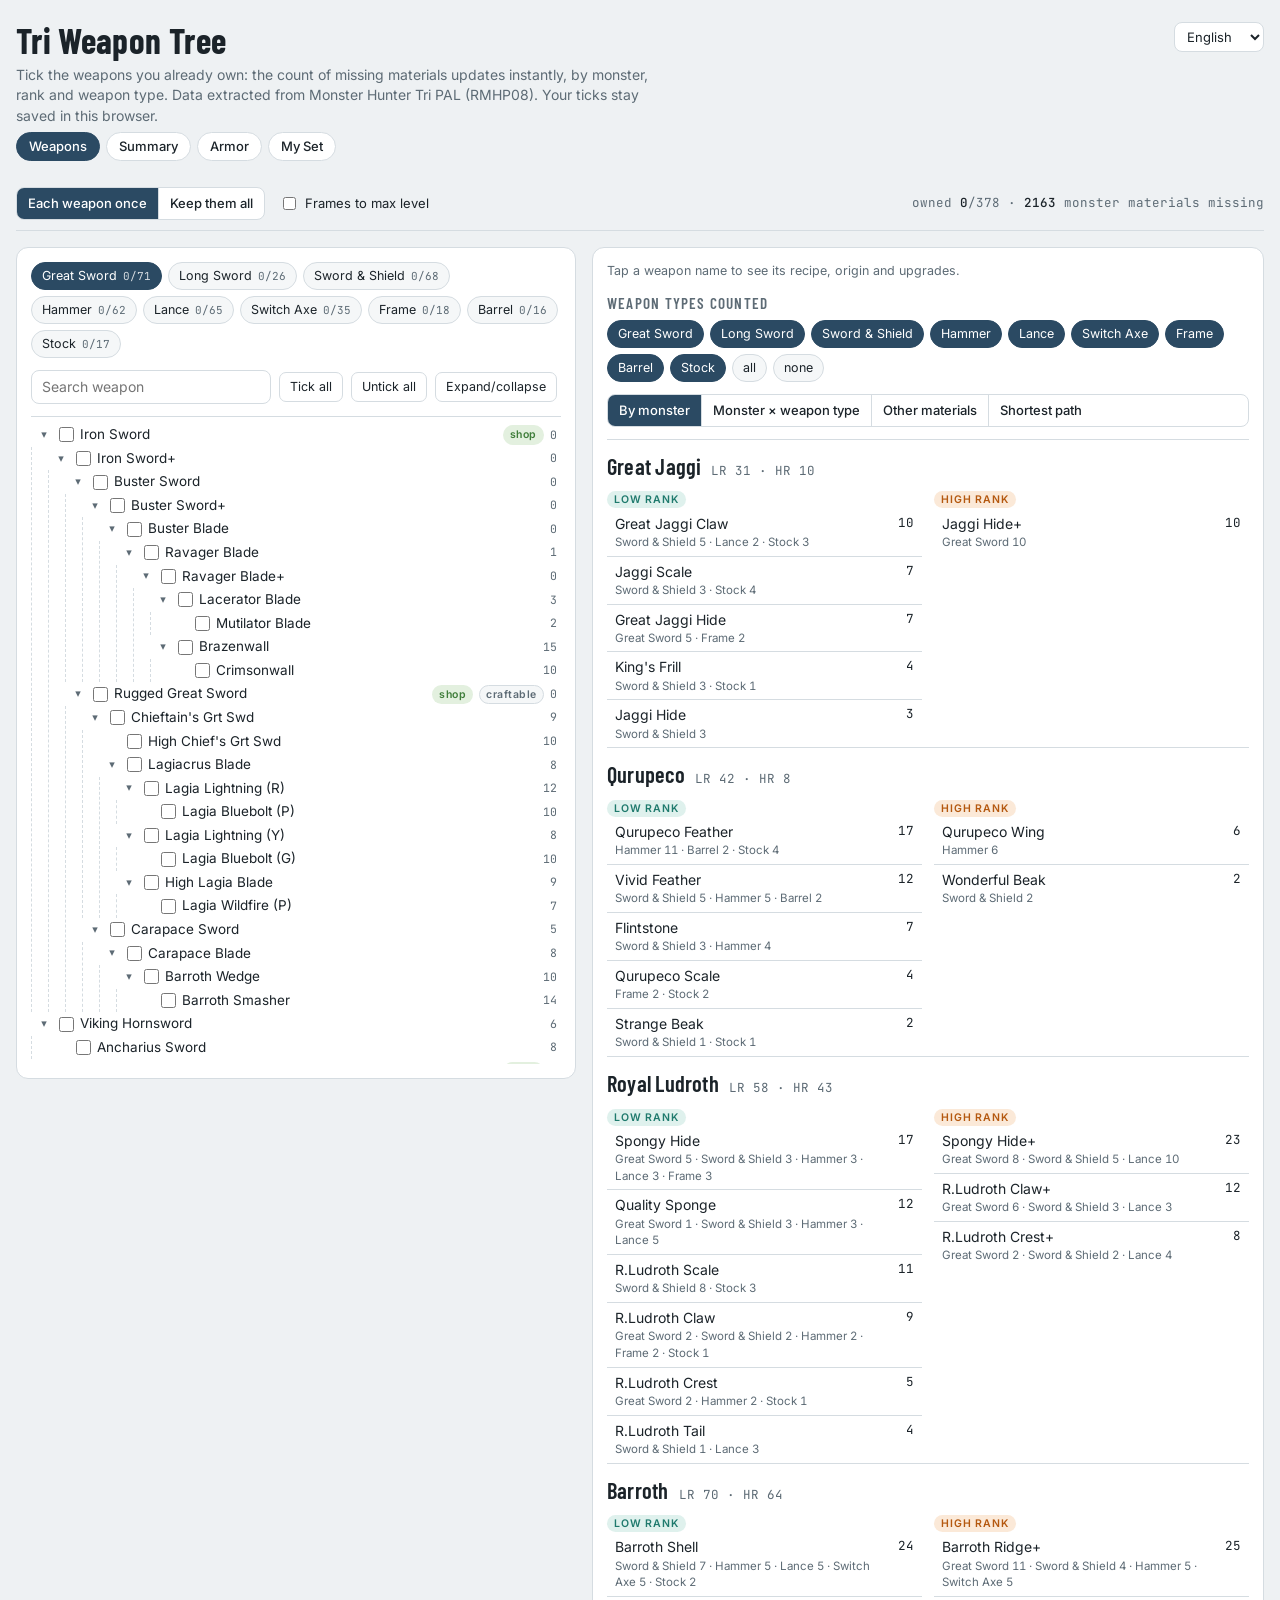
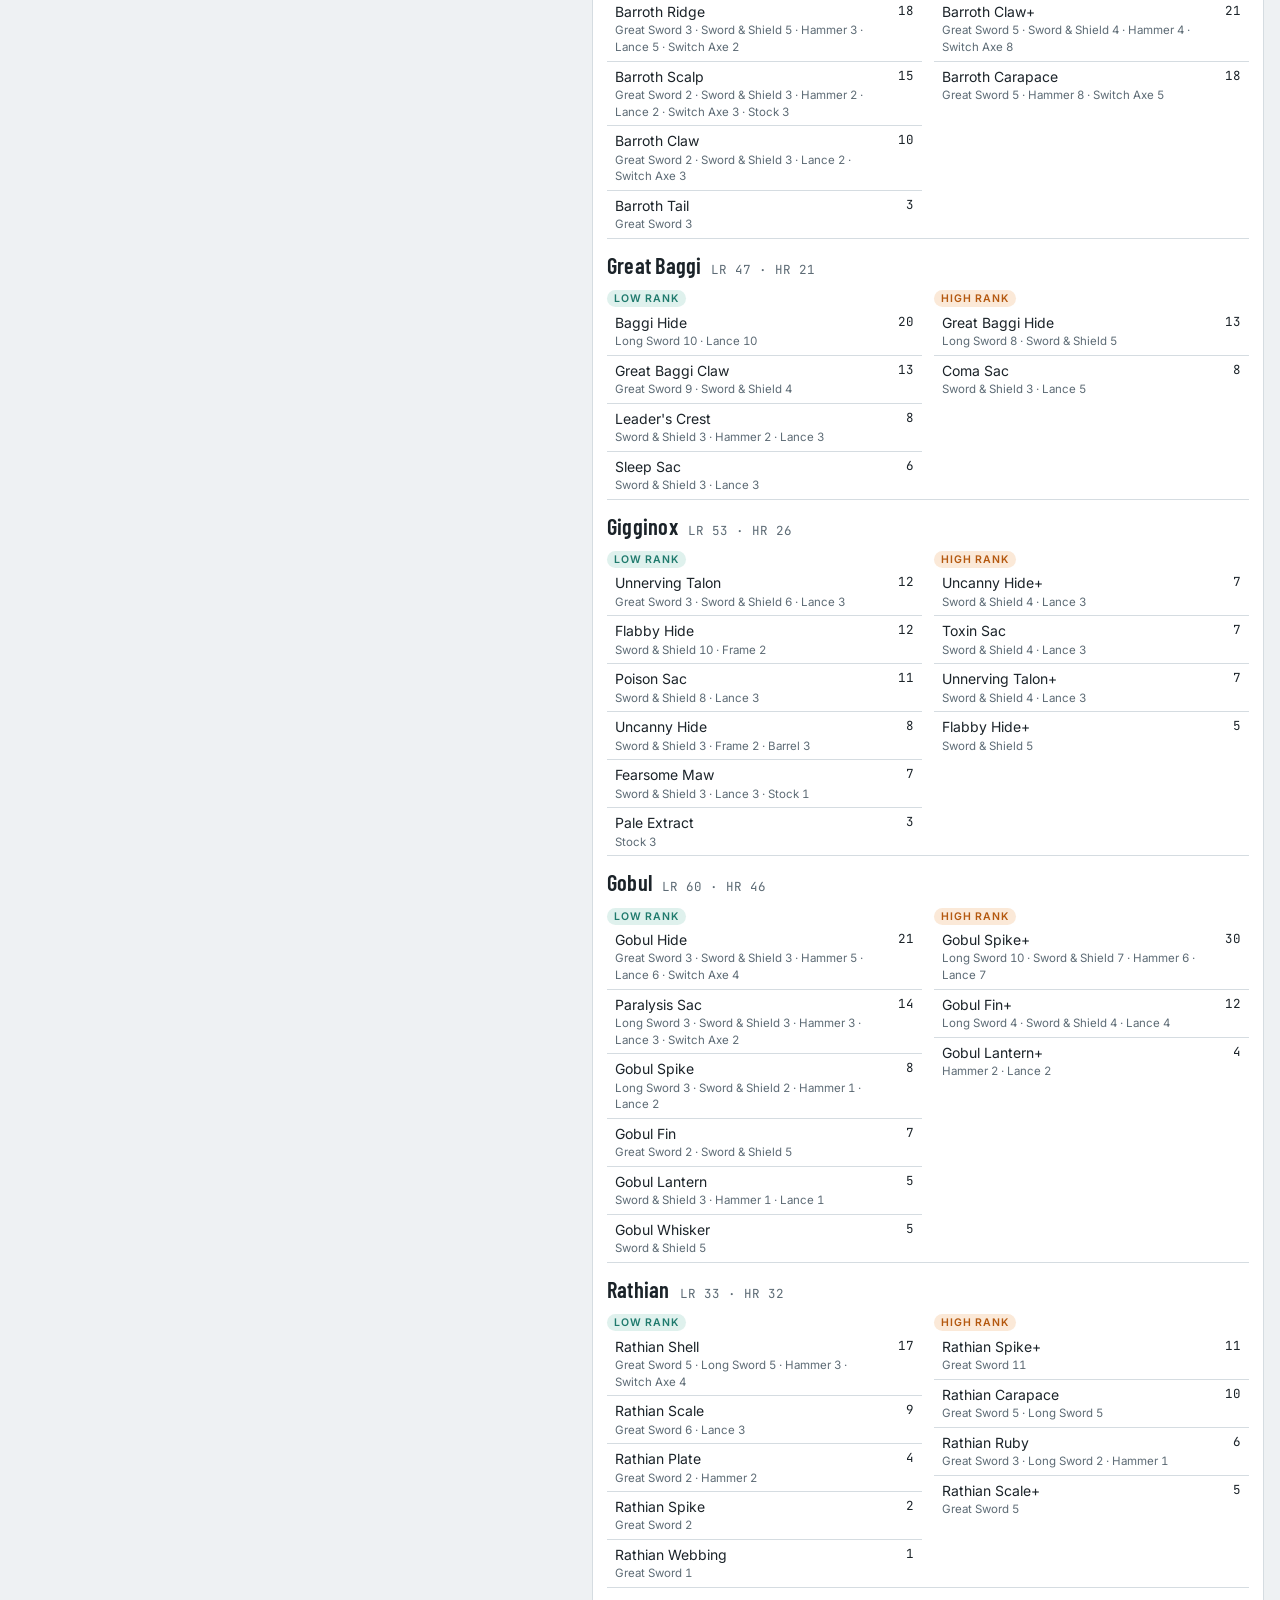
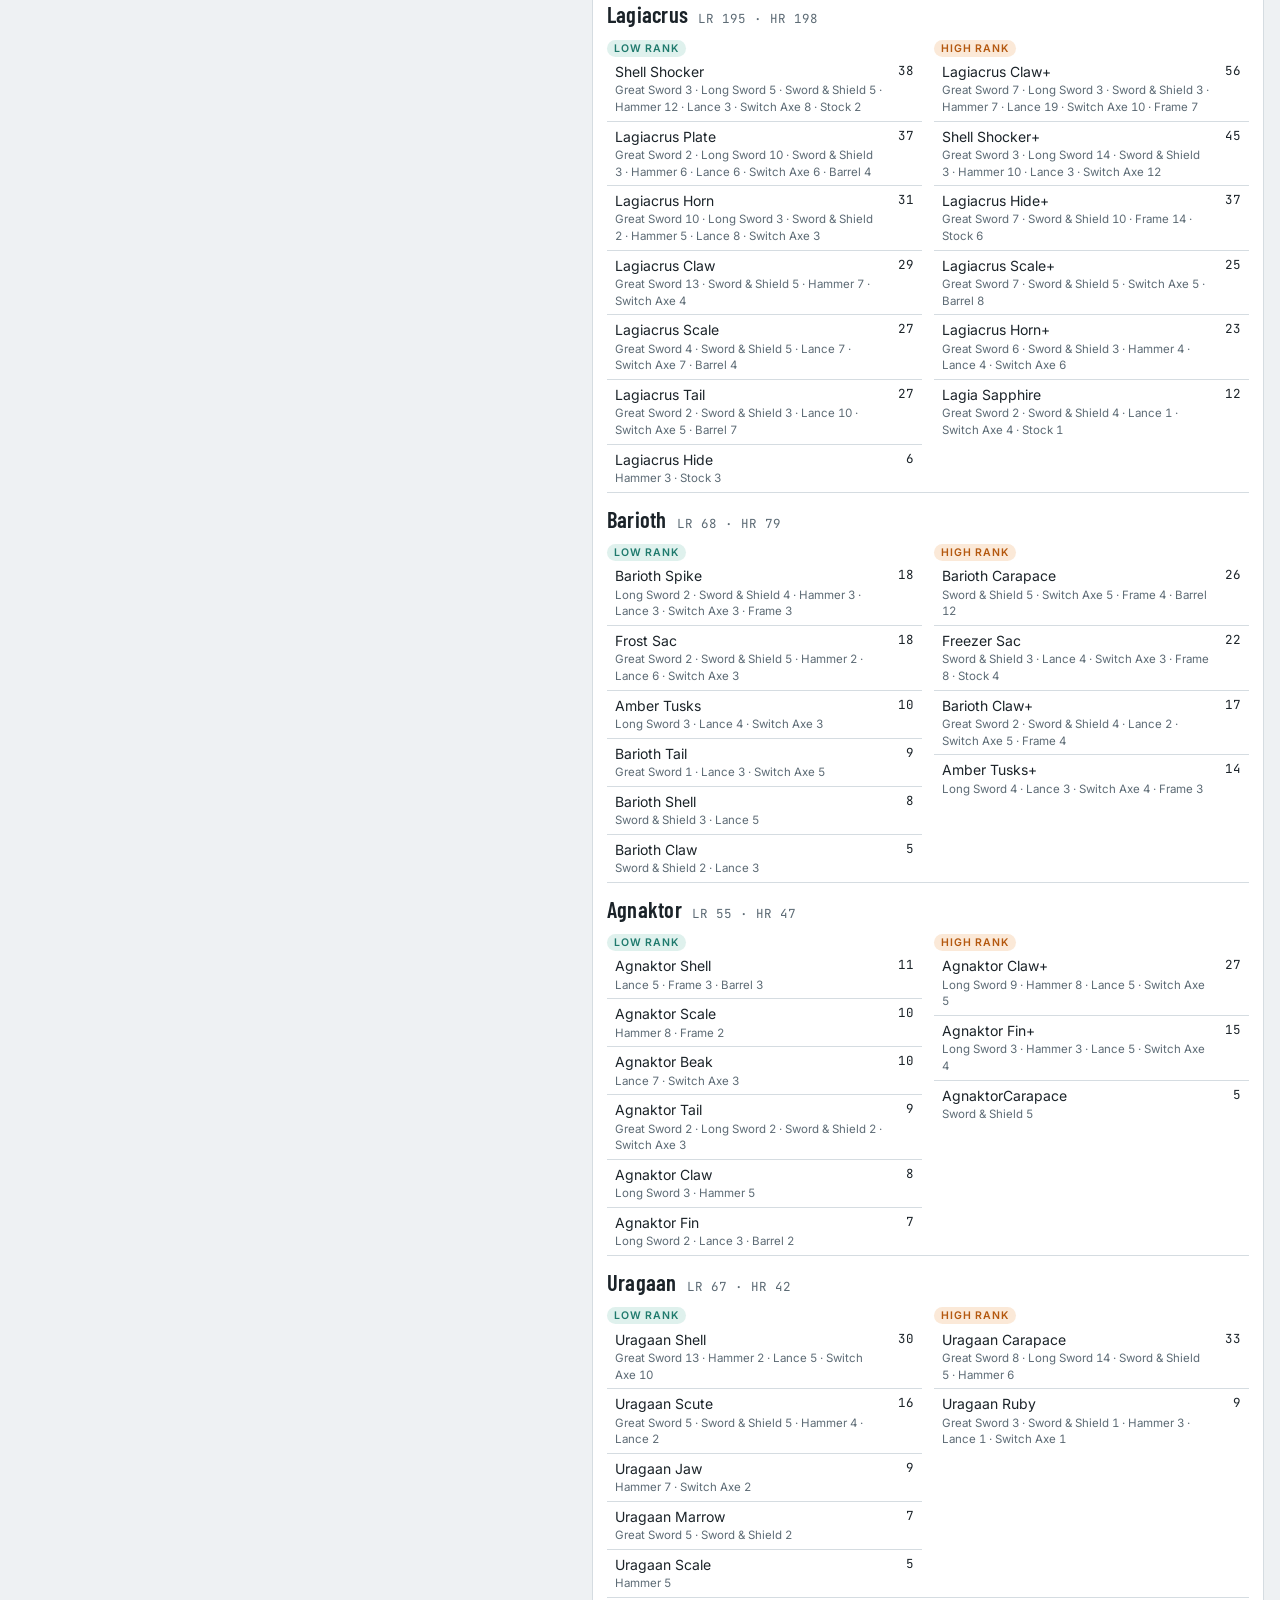
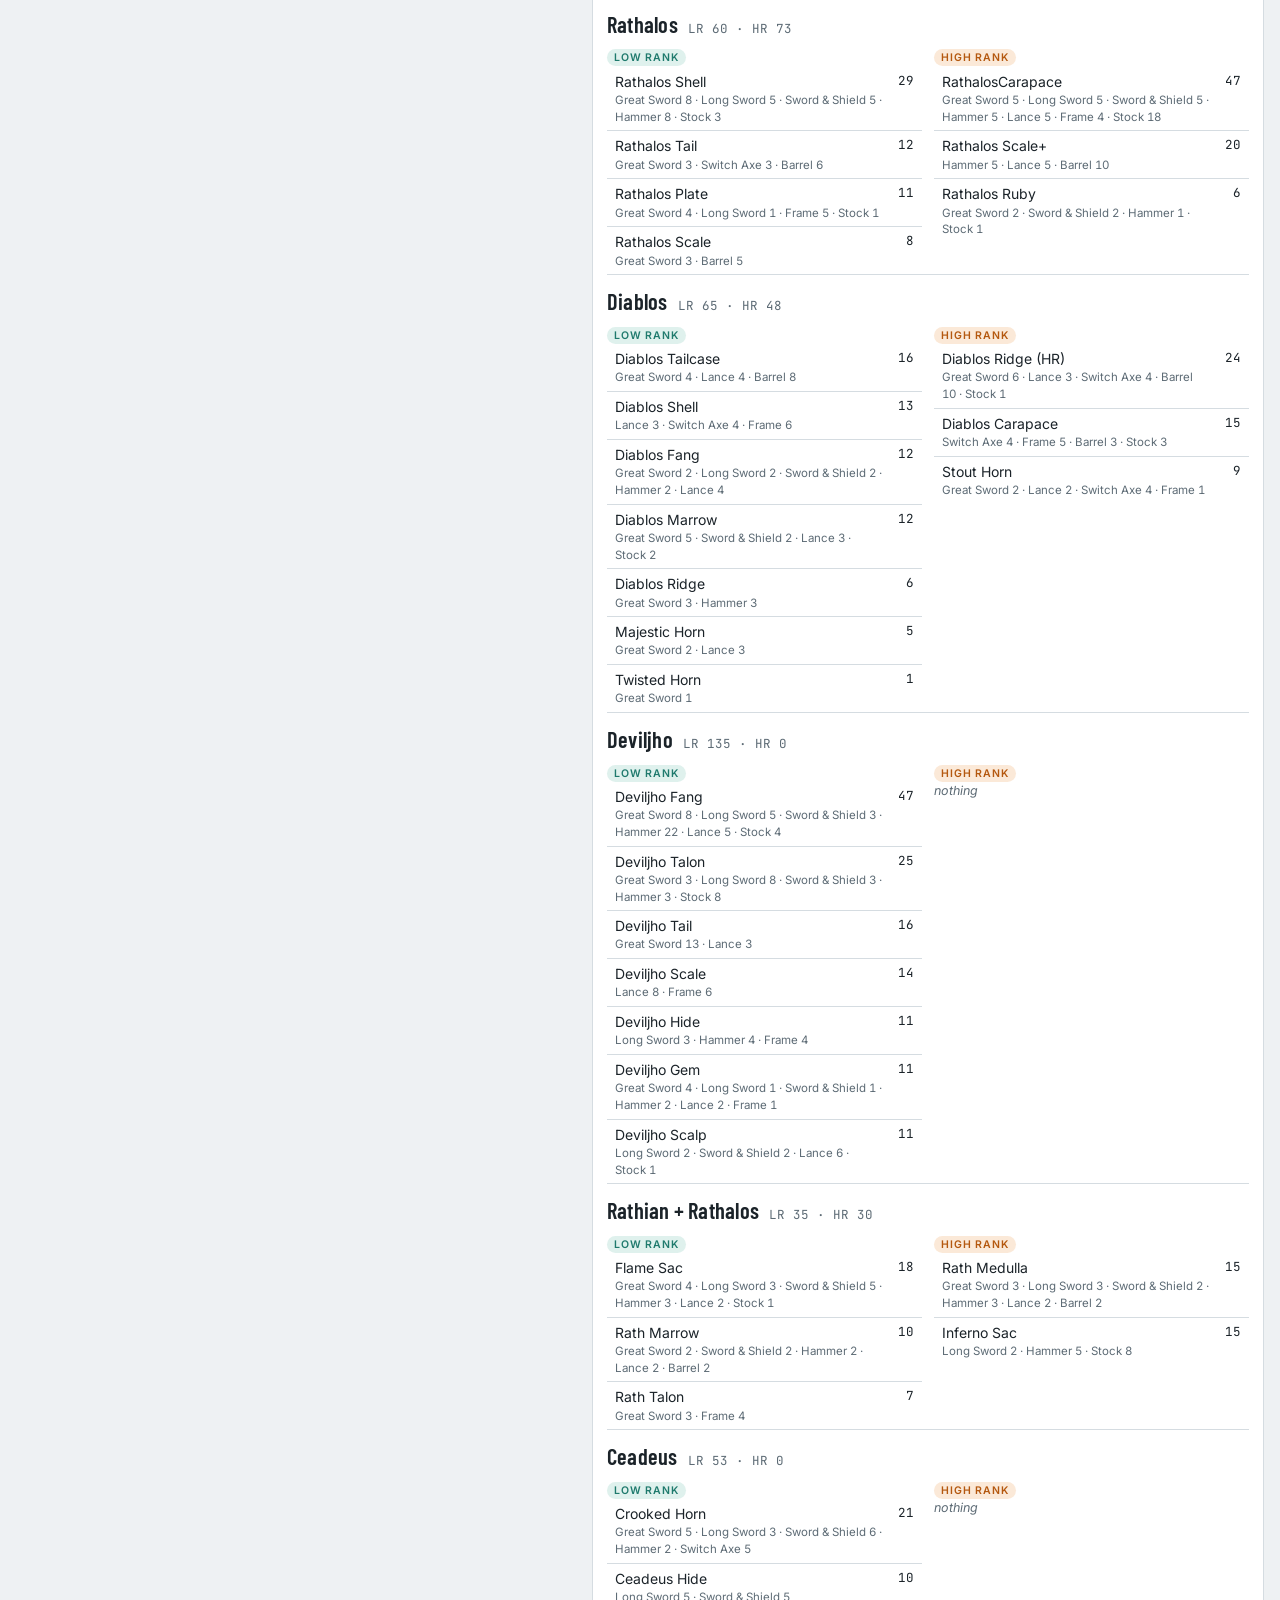
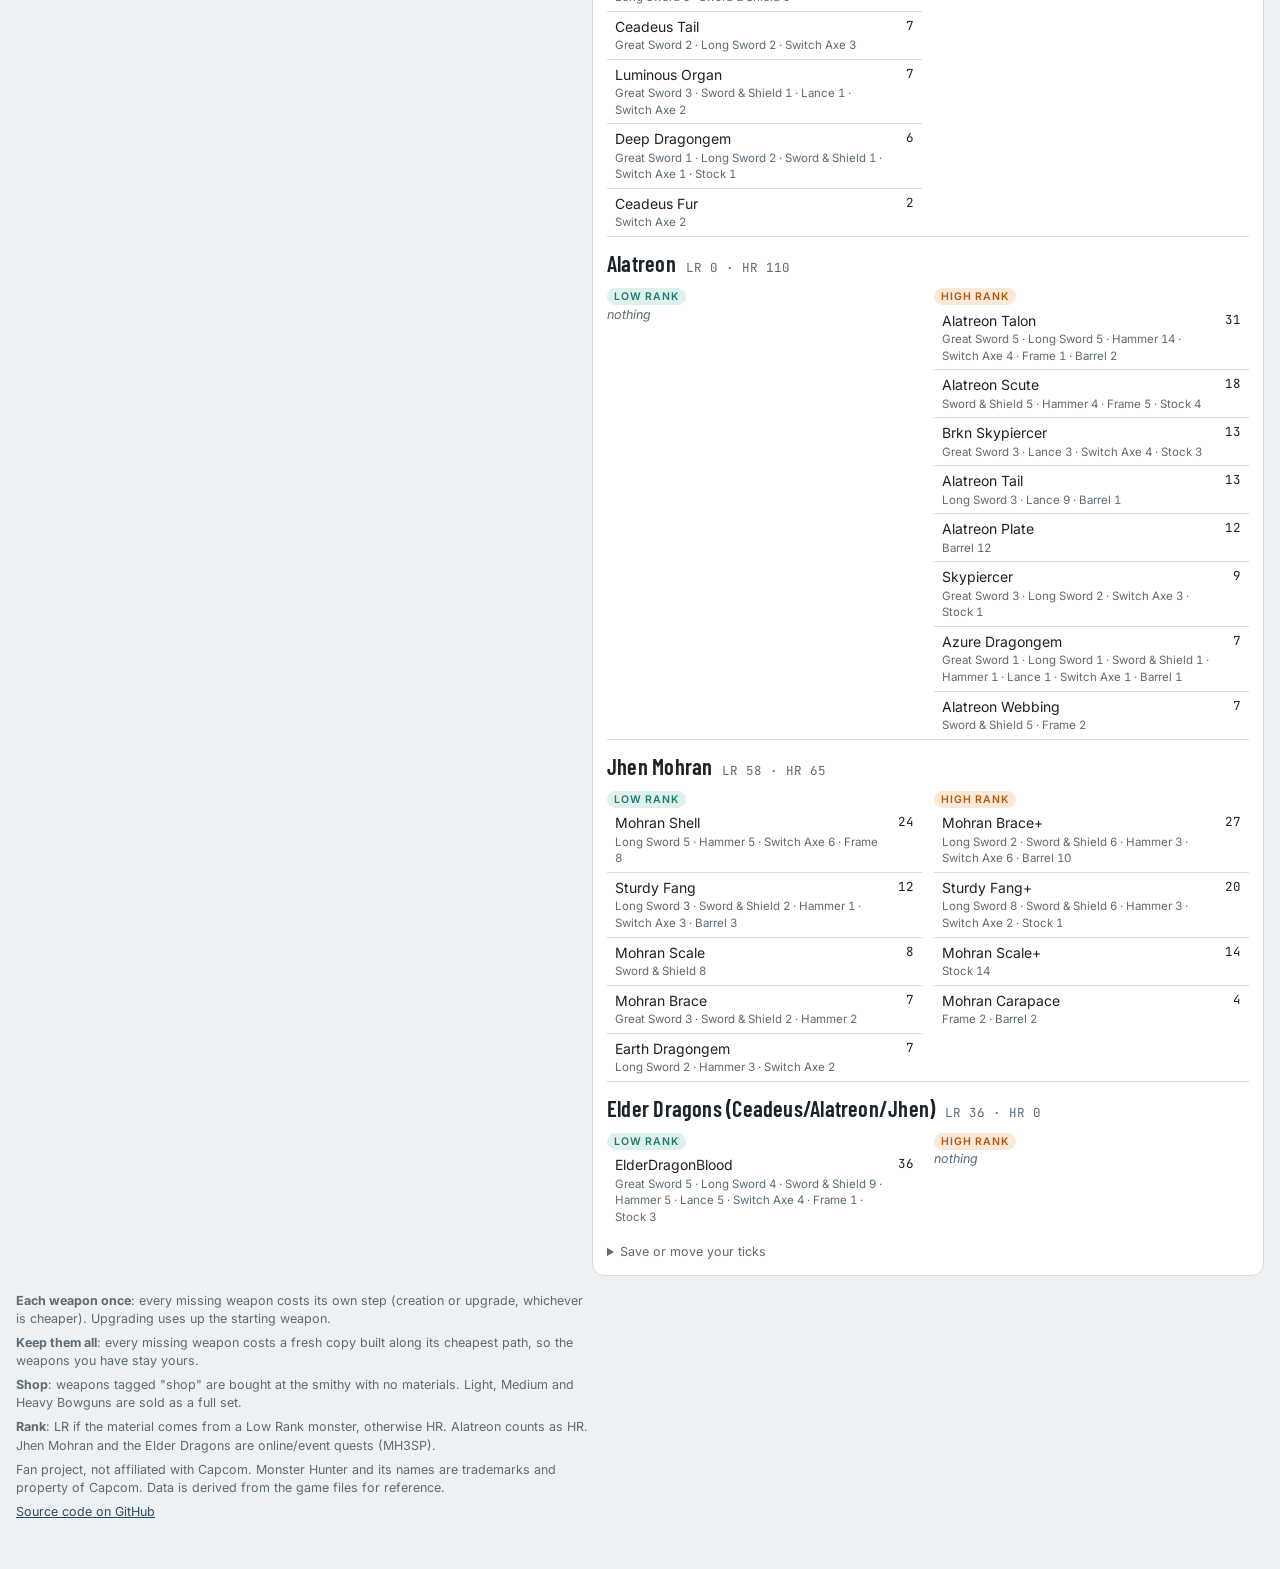
==== commit a80c18f5: "Aggiunge la sezione Il mio set: selezione libera di armi e armature con il totale dei materiali Co-A" ====
--- a/docs/index.html
+++ b/docs/index.html
@@ -132,6 +132,12 @@
 .sumt tbody tr:hover>:first-child{background:var(--sunk)}
 @media (max-width:600px){.sumt tr>:first-child{max-width:7.5em;white-space:normal}}
 #jump{background:var(--panel);border:1px solid var(--line);border-radius:8px;padding:6px 8px;color:var(--fg)}
+#sel td small,#out td small{display:block;color:var(--muted);font-size:11.5px}
+#sel td{vertical-align:middle}
+.btn.sm{padding:2px 9px;font-size:12px;flex:none}
+#pick .node>.nm{cursor:pointer}
+#pick span.nm{cursor:default}
+#q{flex:none}
 
 </style>
 </head>
@@ -144,7 +150,7 @@
     </div>
     <p class="lede" data-t="lede_albero"></p>
     <p class="note" id="fallback" hidden></p>
-    <nav class="nav"><a href="index.html" data-t="nav_w" aria-current="page"></a><a href="fucina.html" data-t="nav_f"></a><a href="armature.html" data-t="nav_a"></a></nav>
+    <nav class="nav"><a href="index.html" data-t="nav_w" aria-current="page"></a><a href="fucina.html" data-t="nav_f"></a><a href="armature.html" data-t="nav_a"></a><a href="mio-set.html" data-t="nav_s"></a></nav>
   </header>
 
   <div class="bar">
@@ -208,6 +214,7 @@
 const GAME_LANGS=['en','it','fr','es','de'];
 const TXT={
 it:{
+ nav_s:'Il mio set', title_set:'Il mio set di Tri', lede_set:'Scegli le armi e i pezzi d\'armatura che vuoi avere: qui trovi il totale dei materiali da raccogliere, per mostro e rank. Per le armi uso il percorso più breve.', search_any:'Cerca arma, set o pezzo', add:'Aggiungi', in_sel:'Nella selezione', rm:'Togli', add_set:'Aggiungi il set', sel_title:'La mia selezione', sel_empty:'La selezione è vuota. Aggiungi armi o pezzi d\'armatura dall\'elenco.', clear_sel:'Svuota la selezione', opt_own_w:'Parti dalle armi che ho spuntato nell\'Albero armi', opt_own_a:'Non contare i pezzi che ho spuntato in Armature', tot_title:'Materiali da raccogliere', have_it:'già posseduta', via:'via', sel_stats:'{w} armi · {a} pezzi d\'armatura · {m} materiali di mostro ({l} LR, {h} HR)', copy_list:'Copia la lista', list_copied:'Lista copiata.', arm_stats:'Pezzi d\'armatura selezionati', all_kinds:'Tutti i tipi', more:'altri {n}: affina la ricerca',
  title_sum:'Riepilogo materiali di Tri', lede_sum:'Per ogni grande mostro, quanti materiali servono per tutte le armi ({nw} pezzi) e tutte le armature ({na} pezzi) del gioco, divisi per rank. Dati estratti da Monster Hunter Tri PAL (RMHP08).', col_w:'Armi', col_a:'Armature', col_t:'Totale', w_mode:'Conteggio armi', sum_note:'Le colonne Totale sommano armi e armature. Ogni gruppo è diviso in LR, HR e somma dei due. Tocca un mostro per il dettaglio.', f_arm:'<b>Armature</b>: ogni pezzo creabile conta la sua ricetta. I pezzi del negozio non richiedono materiali.',
  title_arm:'Armature di Tri', lede_arm:'I set di armatura del gioco, pezzo per pezzo. Spunta quelli che possiedi: il conto dei materiali mancanti si aggiorna per mostro, rank e parte. Dati estratti da Monster Hunter Tri PAL (RMHP08).', nav_w:'Armi', nav_f:'Riepilogo', nav_a:'Armature', cls_all:'Tutti', rank_all:'Tutti i rank', search_a:'Cerca set o pezzo', stat_arm:'pezzi posseduti <b>{o}</b>/{t} · mancano <b>{m}</b> materiali di mostro', set_all:'Tutto il set', pieces:'pezzi', detail_hint_arm:'Tocca il nome di un set per vedere pezzi, abilità e materiali.', skills_sum:'Abilità del set completo', def_sum:'Difesa totale', slots_sum:'Spazi totali', set_need:'Materiali per i pezzi che mancano', rar:'Rarità', only_m:'solo uomo', only_f:'solo donna', filter_parts:'Parti nel conto', view_part:'Mostro × parte', foot_arm:'<b>Conto</b>: ogni pezzo mancante costa la sua ricetta di creazione. Le armature non hanno rami: si creano direttamente. I potenziamenti di livello con le sfere armatura non sono contati. Orecchini, bracciali e talismani non creabili sono esclusi.', foot_arm_shop:'<b>Negozio</b>: i pezzi con l\'etichetta "negozio" si comprano senza materiali.', set_done:'Set completo.',
  link_fucina:'Riepilogo per mostro senza spunte: Fucina di Tri.', disclaimer:'Progetto amatoriale non affiliato a Capcom. Monster Hunter e i suoi nomi sono marchi e proprietà di Capcom. I dati sono ricavati dai file di gioco a scopo di consultazione.', source:'Codice sorgente su GitHub',
@@ -254,6 +261,7 @@
  link_albero:'Vuoi spuntare le armi che hai già? Usa l\'Albero armi di Tri.'
 },
 en:{
+ nav_s:'My Set', title_set:'My Tri Set', lede_set:'Pick the weapons and armor pieces you want: here you get the total materials to gather, by monster and rank. Weapons use the shortest path.', search_any:'Search weapon, set or piece', add:'Add', in_sel:'In selection', rm:'Remove', add_set:'Add the set', sel_title:'My selection', sel_empty:'Your selection is empty. Add weapons or armor pieces from the list.', clear_sel:'Clear selection', opt_own_w:'Start from the weapons I ticked in the Weapon Tree', opt_own_a:'Skip the pieces I ticked in Armor', tot_title:'Materials to gather', have_it:'already owned', via:'via', sel_stats:'{w} weapons · {a} armor pieces · {m} monster materials ({l} LR, {h} HR)', copy_list:'Copy the list', list_copied:'List copied.', arm_stats:'Selected armor pieces', all_kinds:'All types', more:'{n} more: refine the search',
  title_sum:'Tri Materials Summary', lede_sum:'For each large monster, how many materials you need for every weapon ({nw} pieces) and every armor piece ({na}) in the game, split by rank. Data extracted from Monster Hunter Tri PAL (RMHP08).', col_w:'Weapons', col_a:'Armor', col_t:'Total', w_mode:'Weapon count', sum_note:'The Total columns add weapons and armor. Each group is split into LR, HR and their sum. Tap a monster for the details.', f_arm:'<b>Armor</b>: every craftable piece counts its recipe. Shop pieces need no materials.',
  title_arm:'Tri Armor', lede_arm:'Every armor set in the game, piece by piece. Tick the ones you own: the missing materials update by monster, rank and part. Data extracted from Monster Hunter Tri PAL (RMHP08).', nav_w:'Weapons', nav_f:'Summary', nav_a:'Armor', cls_all:'All', rank_all:'All ranks', search_a:'Search set or piece', stat_arm:'pieces owned <b>{o}</b>/{t} · <b>{m}</b> monster materials missing', set_all:'Whole set', pieces:'pieces', detail_hint_arm:'Tap a set name to see its pieces, skills and materials.', skills_sum:'Full-set skills', def_sum:'Total defense', slots_sum:'Total slots', set_need:'Materials for the missing pieces', rar:'Rarity', only_m:'male only', only_f:'female only', filter_parts:'Parts counted', view_part:'Monster × part', foot_arm:'<b>Count</b>: every missing piece costs its creation recipe. Armor has no branches: it is created directly. Level upgrades with armor spheres are not counted. Earrings, bracelets and talismans that cannot be crafted are left out.', foot_arm_shop:'<b>Shop</b>: pieces tagged "shop" are bought with no materials.', set_done:'Set complete.',
  link_fucina:'Per-monster summary without ticks: Tri Forge.', disclaimer:'Fan project, not affiliated with Capcom. Monster Hunter and its names are trademarks and property of Capcom. Data is derived from the game files for reference.', source:'Source code on GitHub',
@@ -300,6 +308,7 @@
  link_albero:'Want to tick the weapons you already have? Use the Tri Weapon Tree.'
 },
 es:{
+ nav_s:'Mi set', title_set:'Mi set de Tri', lede_set:'Elige las armas y piezas de armadura que quieres tener: aquí tienes el total de materiales que reunir, por monstruo y rango. Para las armas uso el camino más corto.', search_any:'Buscar arma, conjunto o pieza', add:'Añadir', in_sel:'En la selección', rm:'Quitar', add_set:'Añadir el conjunto', sel_title:'Mi selección', sel_empty:'La selección está vacía. Añade armas o piezas de armadura de la lista.', clear_sel:'Vaciar la selección', opt_own_w:'Partir de las armas que marqué en el Árbol de armas', opt_own_a:'No contar las piezas que marqué en Armaduras', tot_title:'Materiales que reunir', have_it:'ya la tienes', via:'vía', sel_stats:'{w} armas · {a} piezas de armadura · {m} materiales de monstruo ({l} LR, {h} HR)', copy_list:'Copiar la lista', list_copied:'Lista copiada.', arm_stats:'Piezas de armadura elegidas', all_kinds:'Todos los tipos', more:'{n} más: afina la búsqueda',
  title_sum:'Resumen de materiales de Tri', lede_sum:'Para cada monstruo grande, cuántos materiales hacen falta para todas las armas ({nw} piezas) y todas las armaduras ({na} piezas) del juego, por rango. Datos extraídos de Monster Hunter Tri PAL (RMHP08).', col_w:'Armas', col_a:'Armaduras', col_t:'Total', w_mode:'Recuento de armas', sum_note:'Las columnas Total suman armas y armaduras. Cada grupo se divide en LR, HR y su suma. Toca un monstruo para ver el detalle.', f_arm:'<b>Armaduras</b>: cada pieza fabricable cuenta su receta. Las piezas de la tienda no necesitan materiales.',
  title_arm:'Armaduras de Tri', lede_arm:'Todos los conjuntos de armadura del juego, pieza a pieza. Marca las que tienes: los materiales que faltan se actualizan por monstruo, rango y parte. Datos extraídos de Monster Hunter Tri PAL (RMHP08).', nav_w:'Armas', nav_f:'Resumen', nav_a:'Armaduras', cls_all:'Todos', rank_all:'Todos los rangos', search_a:'Buscar conjunto o pieza', stat_arm:'piezas que tienes <b>{o}</b>/{t} · faltan <b>{m}</b> materiales de monstruo', set_all:'Todo el conjunto', pieces:'piezas', detail_hint_arm:'Toca el nombre de un conjunto para ver piezas, habilidades y materiales.', skills_sum:'Habilidades del conjunto completo', def_sum:'Defensa total', slots_sum:'Ranuras totales', set_need:'Materiales para las piezas que faltan', rar:'Rareza', only_m:'solo hombre', only_f:'solo mujer', filter_parts:'Partes contadas', view_part:'Monstruo × parte', foot_arm:'<b>Recuento</b>: cada pieza que falta cuesta su receta de creación. Las armaduras no tienen ramas: se crean directamente. No se cuentan las mejoras de nivel con esferas de armadura. Se excluyen pendientes, brazaletes y talismanes no fabricables.', foot_arm_shop:'<b>Tienda</b>: las piezas con la etiqueta "tienda" se compran sin materiales.', set_done:'Conjunto completo.',
  link_fucina:'Resumen por monstruo sin marcas: Forja de Tri.', disclaimer:'Proyecto de fans sin relación con Capcom. Monster Hunter y sus nombres son marcas y propiedad de Capcom. Los datos se obtienen de los archivos del juego como referencia.', source:'Código fuente en GitHub',
@@ -346,6 +355,7 @@
  link_albero:'¿Quieres marcar las armas que ya tienes? Usa el Árbol de armas de Tri.'
 },
 fr:{
+ nav_s:'Mon set', title_set:'Mon set de Tri', lede_set:'Choisissez les armes et pièces d\'armure que vous voulez : vous obtenez ici le total des matériaux à réunir, par monstre et rang. Les armes suivent le chemin le plus court.', search_any:'Chercher une arme, un ensemble ou une pièce', add:'Ajouter', in_sel:'Dans la sélection', rm:'Retirer', add_set:'Ajouter l\'ensemble', sel_title:'Ma sélection', sel_empty:'La sélection est vide. Ajoutez des armes ou des pièces d\'armure depuis la liste.', clear_sel:'Vider la sélection', opt_own_w:'Partir des armes cochées dans l\'Arbre des armes', opt_own_a:'Ne pas compter les pièces cochées dans Armures', tot_title:'Matériaux à réunir', have_it:'déjà possédée', via:'via', sel_stats:'{w} armes · {a} pièces d\'armure · {m} matériaux de monstre ({l} LR, {h} HR)', copy_list:'Copier la liste', list_copied:'Liste copiée.', arm_stats:'Pièces d\'armure choisies', all_kinds:'Tous les types', more:'{n} de plus : affinez la recherche',
  title_sum:'Récapitulatif des matériaux de Tri', lede_sum:'Pour chaque grand monstre, combien de matériaux il faut pour toutes les armes ({nw} pièces) et toutes les armures ({na} pièces) du jeu, par rang. Données extraites de Monster Hunter Tri PAL (RMHP08).', col_w:'Armes', col_a:'Armures', col_t:'Total', w_mode:'Calcul des armes', sum_note:'Les colonnes Total additionnent armes et armures. Chaque groupe est divisé en LR, HR et leur somme. Touchez un monstre pour le détail.', f_arm:'<b>Armures</b> : chaque pièce fabricable compte sa recette. Les pièces de la boutique ne demandent aucun matériau.',
  title_arm:'Armures de Tri', lede_arm:'Tous les ensembles d\'armure du jeu, pièce par pièce. Cochez celles que vous possédez : les matériaux manquants se mettent à jour par monstre, rang et partie. Données extraites de Monster Hunter Tri PAL (RMHP08).', nav_w:'Armes', nav_f:'Récapitulatif', nav_a:'Armures', cls_all:'Tous', rank_all:'Tous les rangs', search_a:'Chercher un ensemble ou une pièce', stat_arm:'pièces possédées <b>{o}</b>/{t} · il manque <b>{m}</b> matériaux de monstre', set_all:'Tout l\'ensemble', pieces:'pièces', detail_hint_arm:'Touchez le nom d\'un ensemble pour voir ses pièces, talents et matériaux.', skills_sum:'Talents de l\'ensemble complet', def_sum:'Défense totale', slots_sum:'Fentes totales', set_need:'Matériaux pour les pièces manquantes', rar:'Rareté', only_m:'homme seulement', only_f:'femme seulement', filter_parts:'Parties comptées', view_part:'Monstre × partie', foot_arm:'<b>Calcul</b> : chaque pièce manquante coûte sa recette de fabrication. Les armures n\'ont pas de branches : elles se fabriquent directement. Les améliorations de niveau avec les sphères d\'armure ne sont pas comptées. Les boucles d\'oreille, bracelets et talismans non fabricables sont exclus.', foot_arm_shop:'<b>Boutique</b> : les pièces marquées « boutique » s\'achètent sans matériaux.', set_done:'Ensemble complet.',
  link_fucina:'Récapitulatif par monstre sans coches : Forge de Tri.', disclaimer:'Projet de fan non affilié à Capcom. Monster Hunter et ses noms sont des marques et la propriété de Capcom. Les données proviennent des fichiers du jeu, à titre de référence.', source:'Code source sur GitHub',
@@ -392,6 +402,7 @@
  link_albero:'Vous voulez cocher les armes que vous avez déjà ? Utilisez l\'Arbre des armes de Tri.'
 },
 de:{
+ nav_s:'Mein Set', title_set:'Mein Tri-Set', lede_set:'Wähle die Waffen und Rüstungsteile, die du haben willst: Hier siehst du alle Materialien, die du sammeln musst, nach Monster und Rang. Waffen folgen dem kürzesten Weg.', search_any:'Waffe, Set oder Teil suchen', add:'Hinzufügen', in_sel:'In der Auswahl', rm:'Entfernen', add_set:'Set hinzufügen', sel_title:'Meine Auswahl', sel_empty:'Die Auswahl ist leer. Füge Waffen oder Rüstungsteile aus der Liste hinzu.', clear_sel:'Auswahl leeren', opt_own_w:'Von den im Waffenbaum abgehakten Waffen ausgehen', opt_own_a:'In Rüstungen abgehakte Teile nicht zählen', tot_title:'Zu sammelnde Materialien', have_it:'bereits im Besitz', via:'über', sel_stats:'{w} Waffen · {a} Rüstungsteile · {m} Monstermaterialien ({l} LR, {h} HR)', copy_list:'Liste kopieren', list_copied:'Liste kopiert.', arm_stats:'Gewählte Rüstungsteile', all_kinds:'Alle Typen', more:'{n} weitere: Suche verfeinern',
  title_sum:'Tri-Materialübersicht', lede_sum:'Für jedes große Monster, wie viele Materialien du für alle Waffen ({nw} Stück) und alle Rüstungsteile ({na} Stück) des Spiels brauchst, nach Rang. Daten aus Monster Hunter Tri PAL (RMHP08).', col_w:'Waffen', col_a:'Rüstungen', col_t:'Summe', w_mode:'Waffenzählung', sum_note:'Die Summen-Spalten addieren Waffen und Rüstungen. Jede Gruppe ist in LR, HR und deren Summe geteilt. Tippe auf ein Monster für die Details.', f_arm:'<b>Rüstungen</b>: Jedes herstellbare Teil zählt sein Rezept. Teile aus dem Laden brauchen keine Materialien.',
  title_arm:'Tri-Rüstungen', lede_arm:'Alle Rüstungssets des Spiels, Stück für Stück. Hake an, was du besitzt: Die fehlenden Materialien werden nach Monster, Rang und Teil neu berechnet. Daten aus Monster Hunter Tri PAL (RMHP08).', nav_w:'Waffen', nav_f:'Übersicht', nav_a:'Rüstungen', cls_all:'Alle', rank_all:'Alle Ränge', search_a:'Set oder Teil suchen', stat_arm:'Teile im Besitz <b>{o}</b>/{t} · es fehlen <b>{m}</b> Monstermaterialien', set_all:'Ganzes Set', pieces:'Teile', detail_hint_arm:'Tippe auf einen Setnamen, um Teile, Fähigkeiten und Materialien zu sehen.', skills_sum:'Fähigkeiten des kompletten Sets', def_sum:'Verteidigung gesamt', slots_sum:'Slots gesamt', set_need:'Materialien für die fehlenden Teile', rar:'Seltenheit', only_m:'nur männlich', only_f:'nur weiblich', filter_parts:'Gezählte Teile', view_part:'Monster × Teil', foot_arm:'<b>Zählung</b>: Jedes fehlende Teil kostet sein Herstellungsrezept. Rüstungen haben keine Zweige: Sie werden direkt hergestellt. Stufen-Verbesserungen mit Rüstungssphären sind nicht gezählt. Nicht herstellbare Ohrringe, Armreife und Talismane sind ausgenommen.', foot_arm_shop:'<b>Laden</b>: Teile mit dem Etikett „Laden“ kauft man ohne Materialien.', set_done:'Set komplett.',
  link_fucina:'Übersicht nach Monster ohne Haken: Tri-Schmiede.', disclaimer:'Fanprojekt, nicht mit Capcom verbunden. Monster Hunter und seine Namen sind Marken und Eigentum von Capcom. Die Daten stammen zu Nachschlagezwecken aus den Spieldateien.', source:'Quellcode auf GitHub',
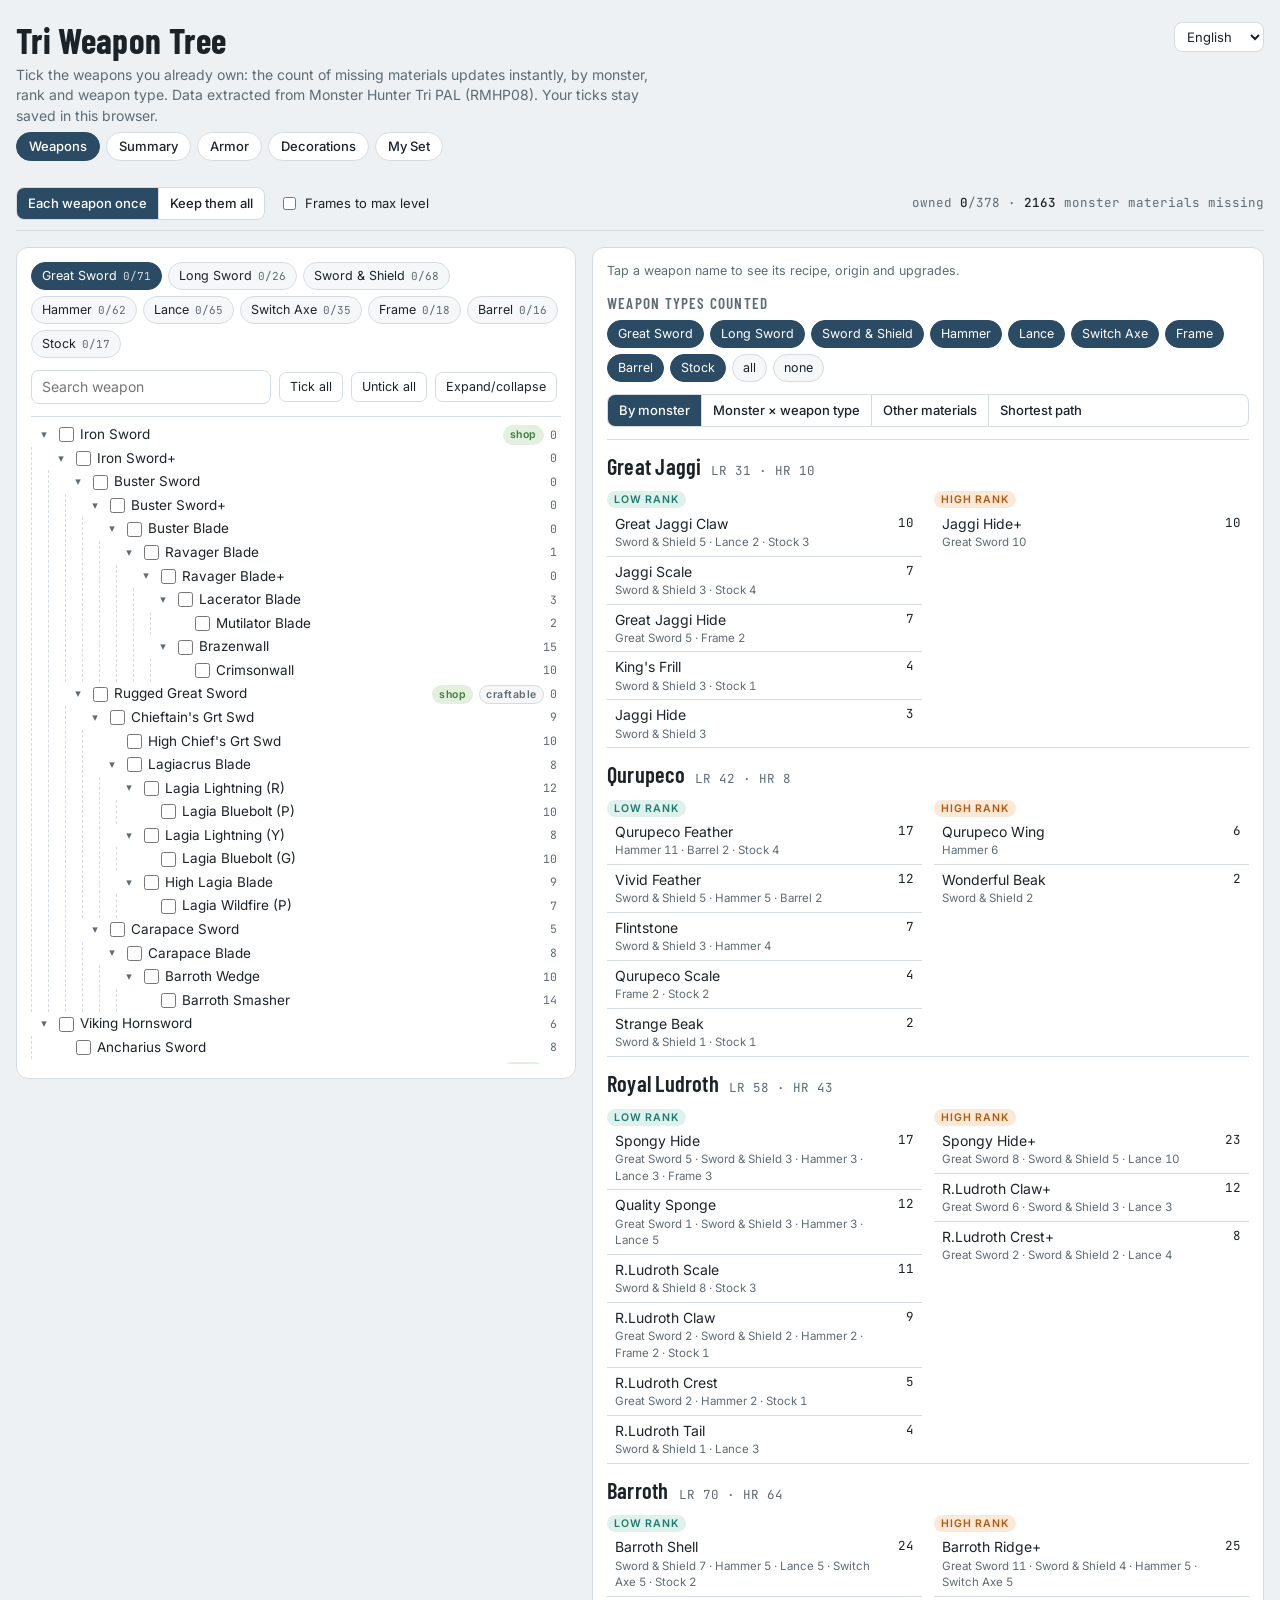
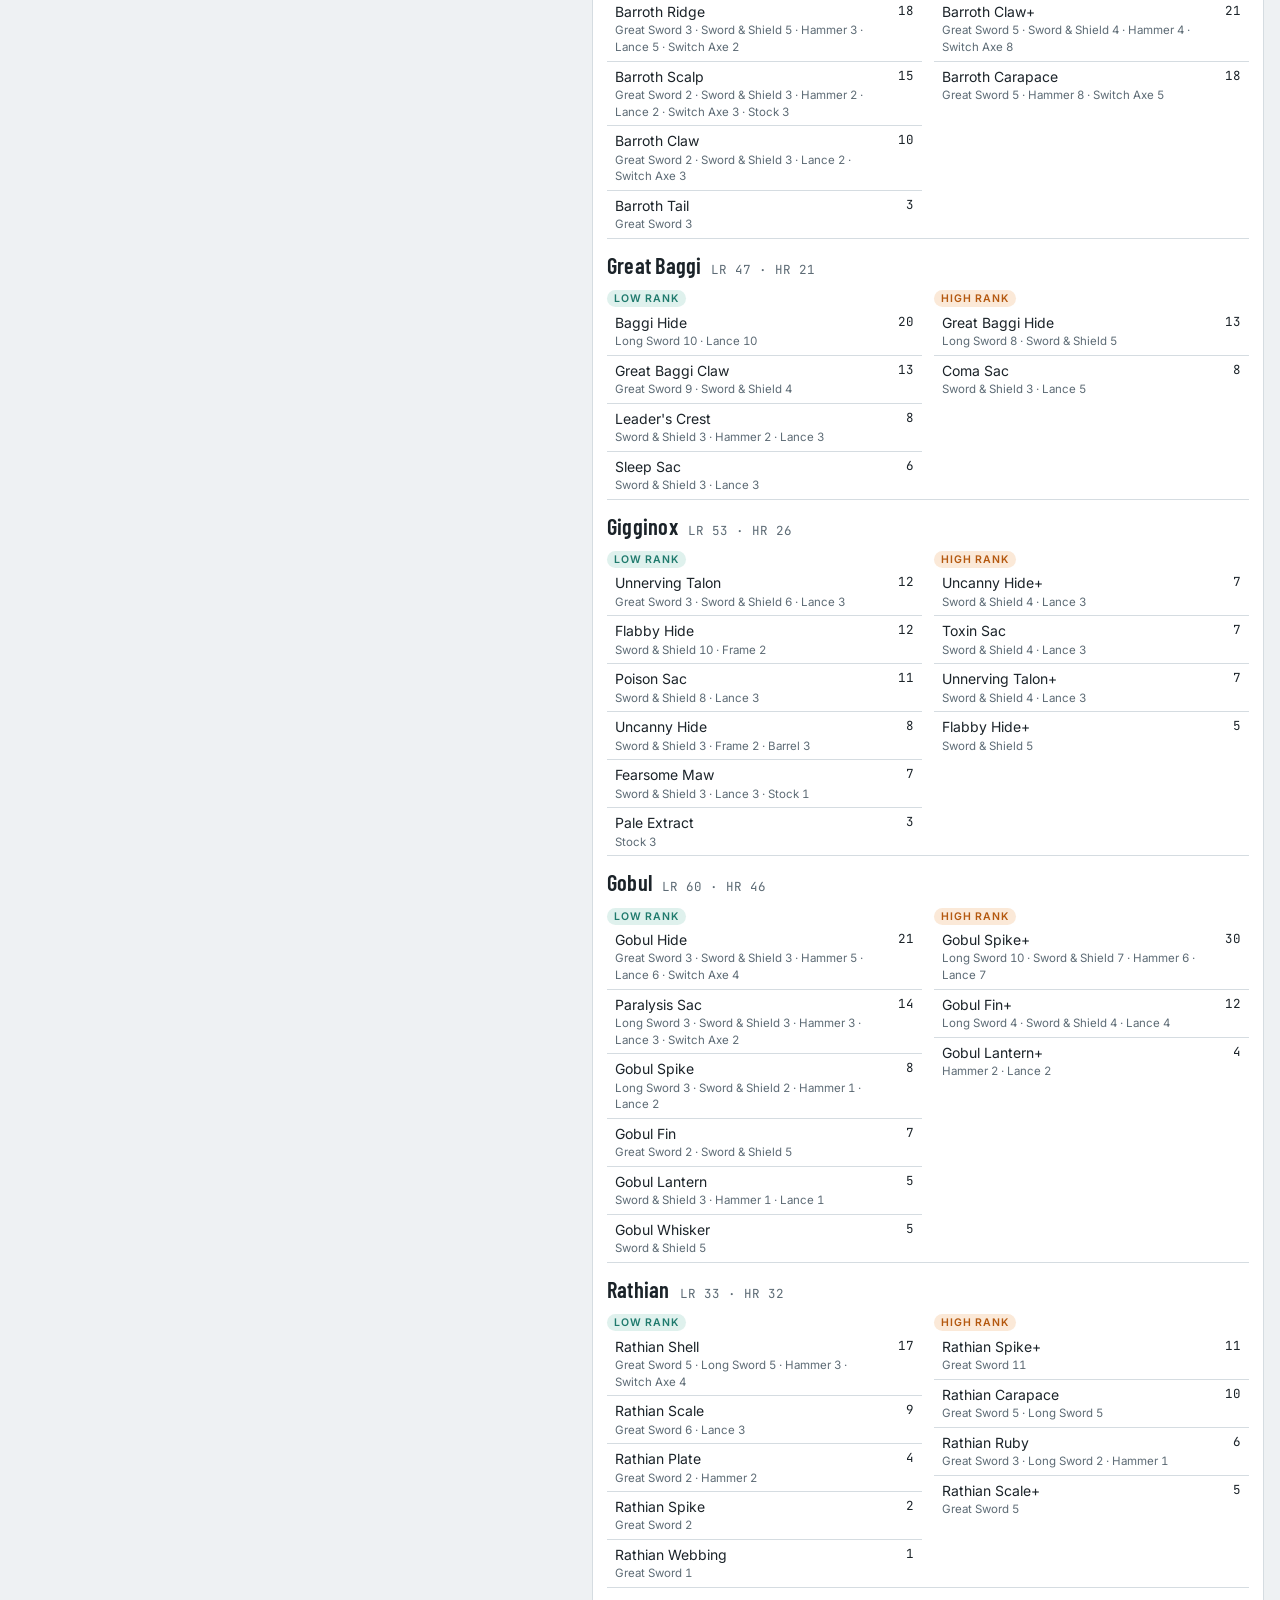
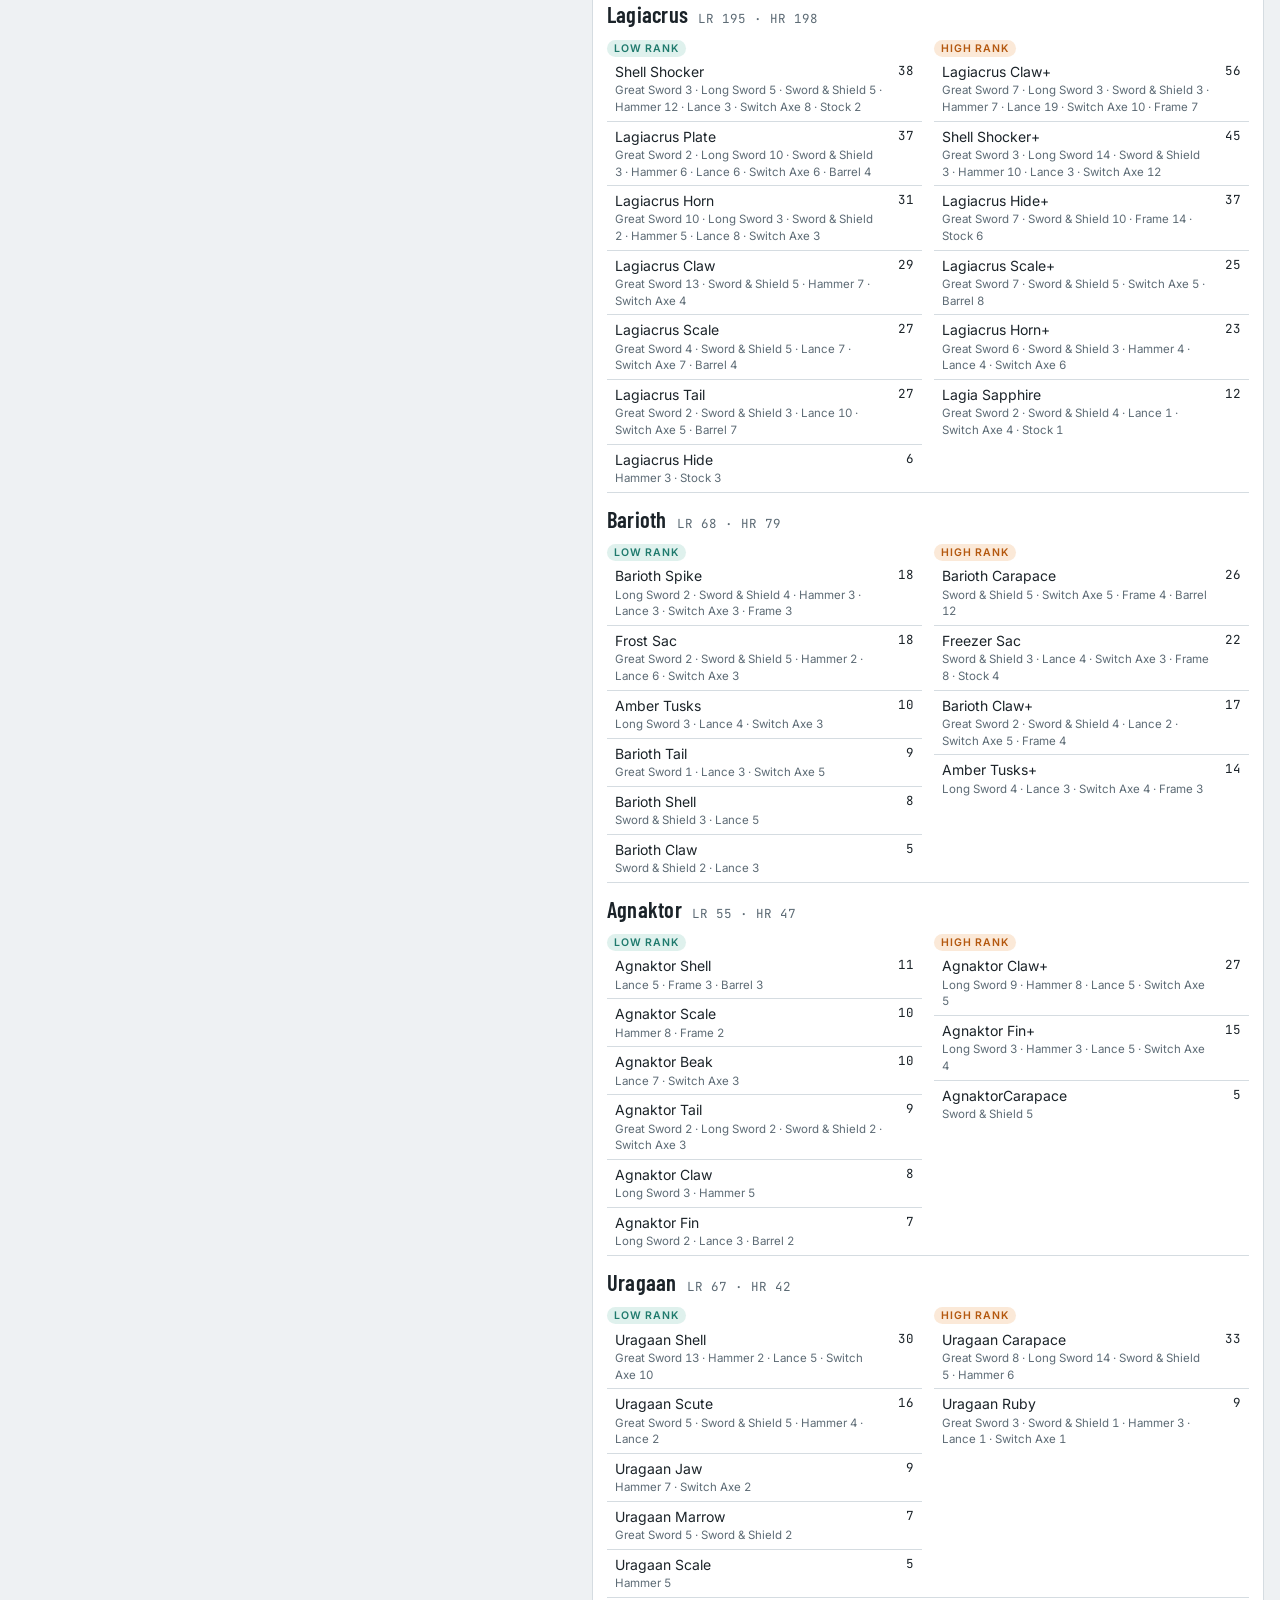
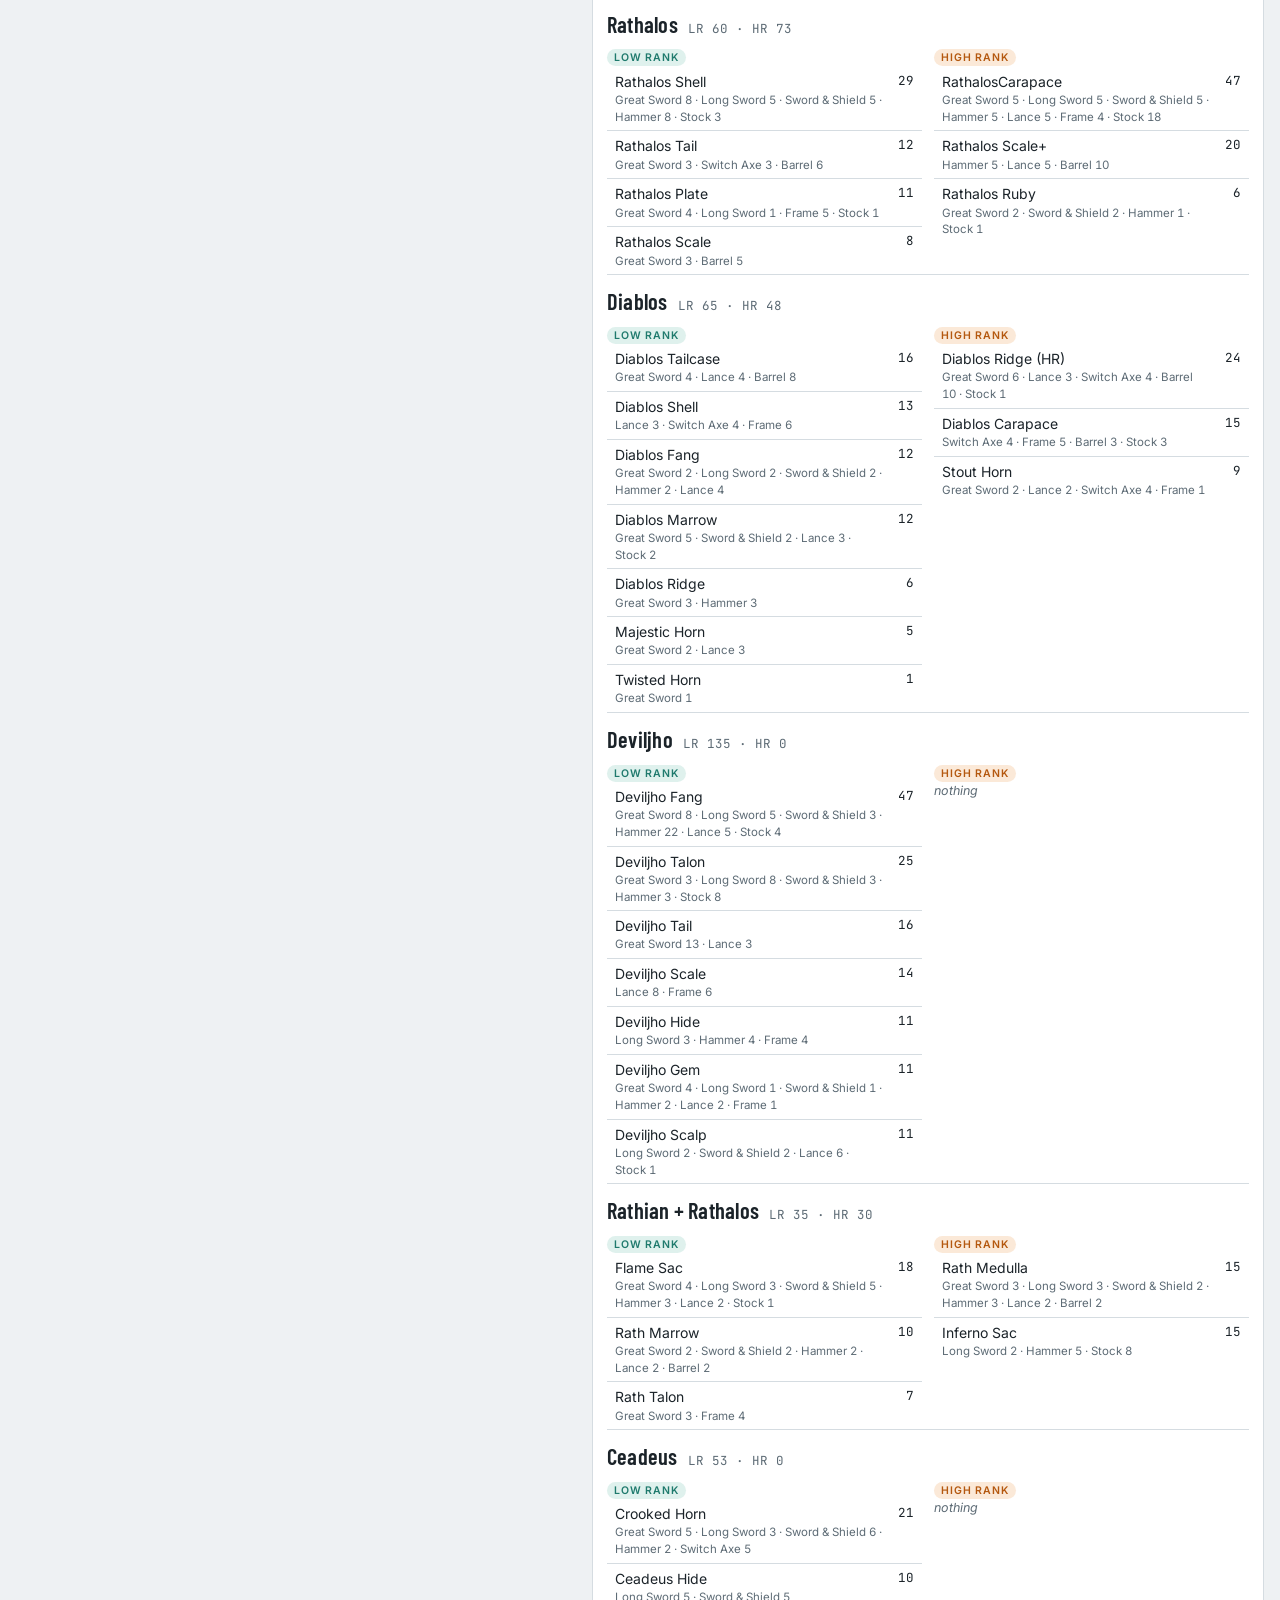
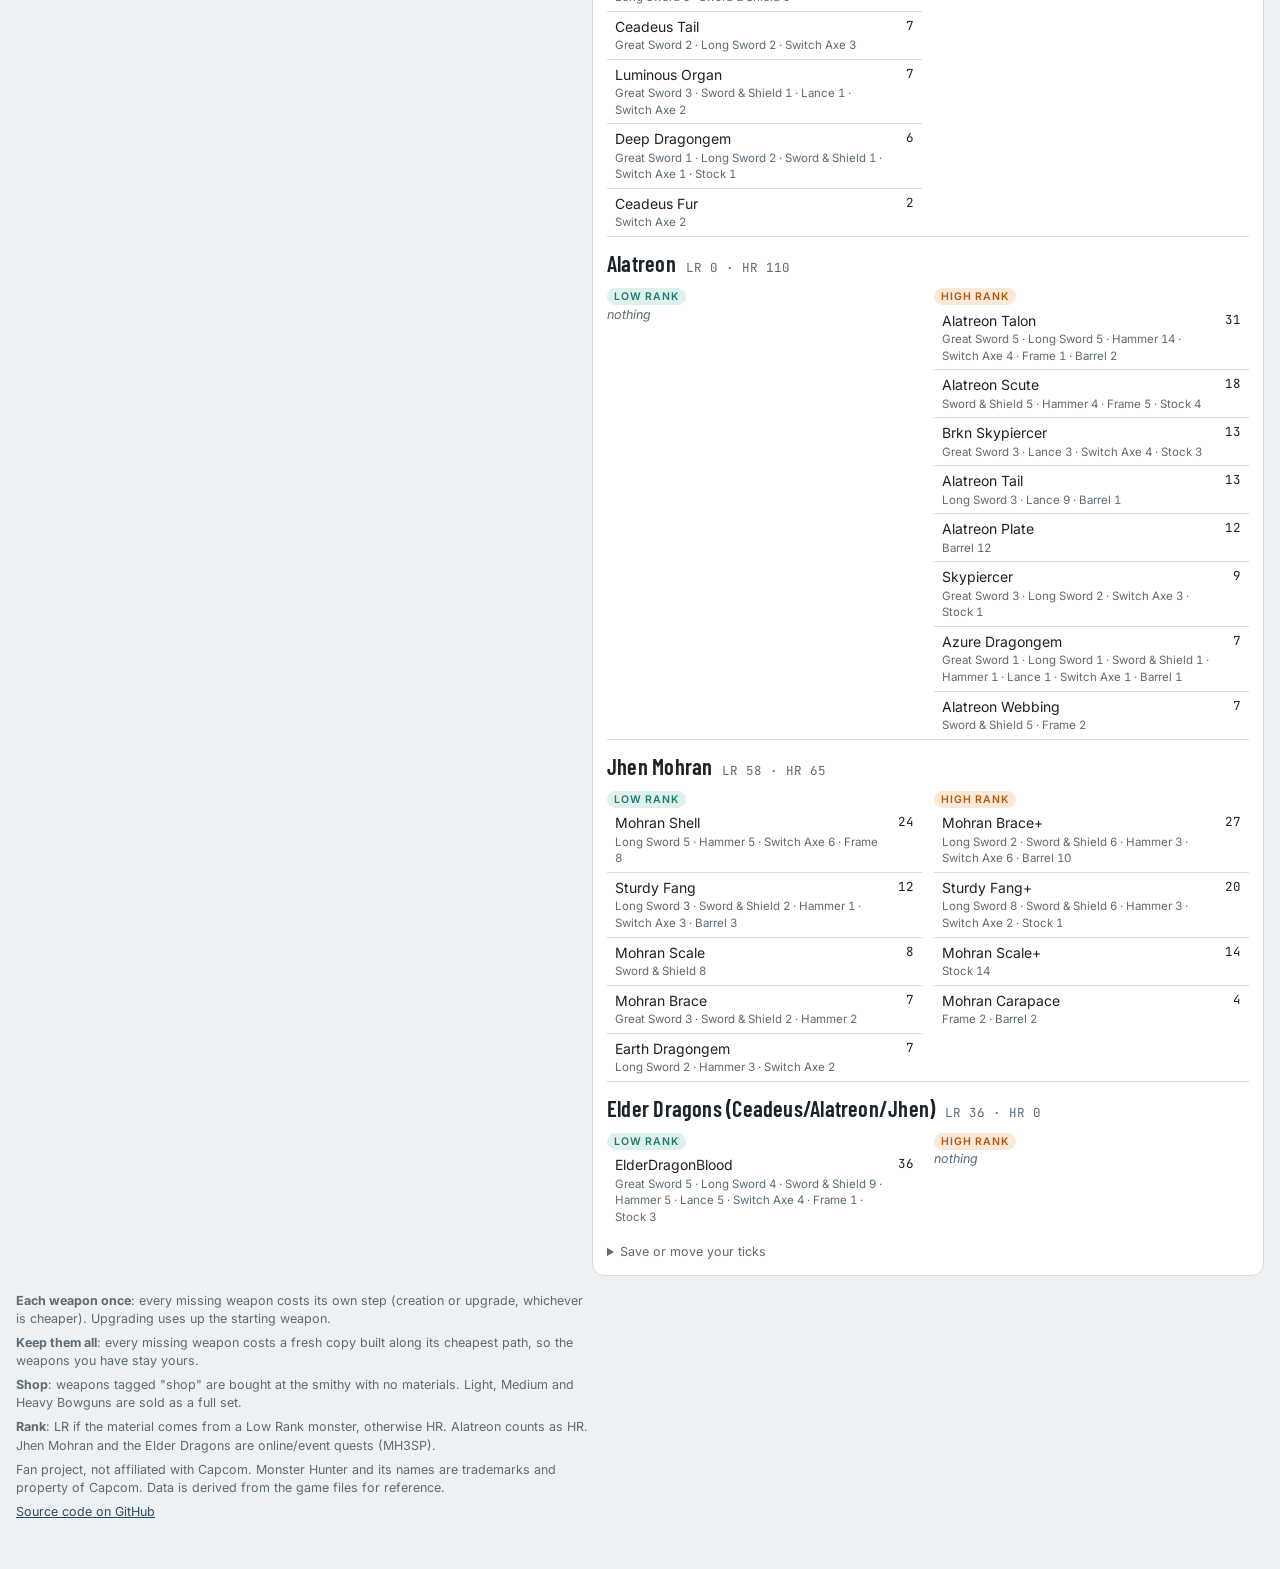
==== commit 5e76cb71: "Aggiunge Gioielli e Ricerca abilità; gioielli anche in Riepilogo e Il mio set Co-Authored-By: Claude" ====
--- a/docs/index.html
+++ b/docs/index.html
@@ -138,6 +138,15 @@
 #pick .node>.nm{cursor:pointer}
 #pick span.nm{cursor:default}
 #q{flex:none}
+.nav.sub a{font-size:12px;padding:3px 10px}
+.badge.neg{background:var(--hr-soft);color:var(--hr);border-color:transparent}
+input.num{width:4.2em;background:var(--panel);border:1px solid var(--line);border-radius:8px;padding:5px 6px;color:var(--fg)}
+.xb{background:none;border:0;color:inherit;cursor:pointer;padding:0 0 0 4px;font-size:13px}
+.btn.go{background:var(--accent);color:var(--on-accent);border-color:var(--accent);font-weight:600}
+.btn:disabled{opacity:.5;cursor:default}
+.detail.res{gap:6px}
+.detail.res table td{padding:3px 8px}
+#res{display:flex;flex-direction:column;gap:10px}
 
 </style>
 </head>
@@ -150,7 +159,7 @@
     </div>
     <p class="lede" data-t="lede_albero"></p>
     <p class="note" id="fallback" hidden></p>
-    <nav class="nav"><a href="index.html" data-t="nav_w" aria-current="page"></a><a href="fucina.html" data-t="nav_f"></a><a href="armature.html" data-t="nav_a"></a><a href="mio-set.html" data-t="nav_s"></a></nav>
+    <nav class="nav"><a href="index.html" data-t="nav_w" aria-current="page"></a><a href="fucina.html" data-t="nav_f"></a><a href="armature.html" data-t="nav_a"></a><a href="gioielli.html" data-t="nav_j"></a><a href="mio-set.html" data-t="nav_s"></a></nav>
   </header>
 
   <div class="bar">
@@ -205,7 +214,7 @@
   </footer>
 </div>
 
-<script id="data" type="application/json">{"w":[{"id":"GS:1","k":"GS","n":{"en":"Iron Sword","it":"Spada di ferro","fr":"Épée de fer","es":"Espada de hierro","de":"Eisenschwert"},"cr":{"99":3},"up":null,"p":[],"c":["GS:2"],"buy":{"off":0,"on":28}},{"id":"GS:2","k":"GS","n":{"en":"Iron Sword+","it":"Spada di ferro+","fr":"Épée de fer +","es":"Espada de hierro+","de":"Eisenschwert+"},"cr":null,"up":{"99":5},"p":["GS:1"],"c":["GS:3","GS:12"]},{"id":"GS:3","k":"GS","n":{"en":"Buster Sword","it":"Spada distruttrice","fr":"Épée découpeuse","es":"Espada vengadora","de":"Schmetterschwert"},"cr":null,"up":{"101":2,"100":3,"99":8},"p":["GS:2"],"c":["GS:4"]},{"id":"GS:4","k":"GS","n":{"en":"Buster Sword+","it":"Spada distruttrice+","fr":"Épée découpeuse +","es":"Espada vengadora+","de":"Schmetterschwert+"},"cr":null,"up":{"104":3,"101":5,"99":15},"p":["GS:3"],"c":["GS:5"]},{"id":"GS:5","k":"GS","n":{"en":"Buster Blade","it":"Lama distruttrice","fr":"Lame découpeuse","es":"Hoja vengadora","de":"Schmetterklinge"},"cr":null,"up":{"112":6,"104":5,"100":15},"p":["GS:4"],"c":["GS:6"]},{"id":"GS:6","k":"GS","n":{"en":"Ravager Blade","it":"Lama devastante","fr":"Lame ravageuse","es":"Hoja devastadora","de":"Verwüsterklinge"},"cr":null,"up":{"102":10,"101":20,"426":1},"p":["GS:5"],"c":["GS:7"]},{"id":"GS:7","k":"GS","n":{"en":"Ravager Blade+","it":"Lama devastante+","fr":"Lame ravageuse +","es":"Hoja devastadora+","de":"Verwüsterklinge+"},"cr":null,"up":{"103":10,"102":15,"104":10},"p":["GS:6"],"c":["GS:8","GS:10"]},{"id":"GS:8","k":"GS","n":{"en":"Lacerator Blade","it":"Lama laceratrice","fr":"Lame Lacerator","es":"Hoja laceradora","de":"Aufschlitzklinge"},"cr":null,"up":{"105":10,"103":15,"477":3},"p":["GS:7"],"c":["GS:9"]},{"id":"GS:9","k":"GS","n":{"en":"Mutilator Blade","it":"Lama mutilatrice","fr":"Lame Mutilator","es":"Hoja mutiladora","de":"Verstümmelungsklinge"},"cr":null,"up":{"113":5,"103":20,"454":2},"p":["GS:8"],"c":[]},{"id":"GS:10","k":"GS","n":{"en":"Brazenwall","it":"Vallo d'ottone","fr":"Lame d'airain","es":"Muro de latón","de":"Messingwall"},"cr":null,"up":{"103":10,"411":5,"410":10},"p":["GS:7"],"c":["GS:11"]},{"id":"GS:11","k":"GS","n":{"en":"Crimsonwall","it":"Vallo cremisi","fr":"Mur pourpre","es":"Muro escarlata","de":"Purpurwall"},"cr":null,"up":{"482":8,"481":2,"509":5},"p":["GS:10"],"c":[]},{"id":"GS:12","k":"GS","n":{"en":"Rugged Great Sword","it":"Spadone gagliardo","fr":"Grande épée sauvage","es":"Gran Espada dura","de":"Robustes Großschwert"},"cr":{"307":6,"308":3,"101":6},"up":{"307":4,"305":8,"101":3},"p":["GS:2"],"c":["GS:13","GS:15"],"buy":{"off":16,"on":31}},{"id":"GS:13","k":"GS","n":{"en":"Chieftain's Grt Swd","it":"Spadone del capo","fr":"Grande épée de chef","es":"Gran Espada de jefe","de":"Stammesf.-Großschw."},"cr":null,"up":{"541":4,"308":5,"112":2},"p":["GS:12"],"c":["GS:14","GS:19"]},{"id":"GS:14","k":"GS","n":{"en":"High Chief's Grt Swd","it":"Spadone gran capo","fr":"Grande épée grd chef","es":"Gran Esp. gran jefe","de":"Oberen-Großschwert"},"cr":null,"up":{"566":10,"539":10,"556":5},"p":["GS:13"],"c":[]},{"id":"GS:15","k":"GS","n":{"en":"Carapace Sword","it":"Spada di carapace","fr":"Épée carapace","es":"Espada de caparazón","de":"Rückenpanzerschwert"},"cr":null,"up":{"301":2,"300":3,"120":5},"p":["GS:12"],"c":["GS:16"]},{"id":"GS:16","k":"GS","n":{"en":"Carapace Blade","it":"Lama di carapace","fr":"Lame carapace","es":"Hoja de caparazón","de":"Rückenpanzerklinge"},"cr":null,"up":{"303":2,"302":3,"410":3},"p":["GS:15"],"c":["GS:17"]},{"id":"GS:17","k":"GS","n":{"en":"Barroth Wedge","it":"Cuneo Barroth","fr":"Éclat Barroth","es":"Cuña de Barroth","de":"Barroth-Keil"},"cr":null,"up":{"476":5,"478":5,"183":2},"p":["GS:16"],"c":["GS:18"]},{"id":"GS:18","k":"GS","n":{"en":"Barroth Smasher","it":"Schianto Barroth","fr":"Écraseur Barroth","es":"Maza de Barroth","de":"Barroth-Zerstörer"},"cr":null,"up":{"477":8,"412":5,"481":1},"p":["GS:17"],"c":[]},{"id":"GS:19","k":"GS","n":{"en":"Lagiacrus Blade","it":"Lama Lagiacrus","fr":"Lame Lagiacrus","es":"Hoja de Lagiacrus","de":"Lagiacrus-Klinge"},"cr":null,"up":{"314":2,"312":2,"311":4},"p":["GS:13"],"c":["GS:21","GS:23","GS:26"]},{"id":"GS:21","k":"GS","n":{"en":"Lagia Lightning (R)","it":"Fulmine Lagia (R)","fr":"Éclair Lagia (R)","es":"Rayo de Lagia(R)","de":"Lagia-Blitz (R)"},"cr":null,"up":{"423":3,"312":8,"463":1},"p":["GS:19"],"c":["GS:24"]},{"id":"GS:23","k":"GS","n":{"en":"Lagia Lightning (Y)","it":"Fulmine Lagia (G)","fr":"Éclair Lagia (J)","es":"Rayo de Lagia(A)","de":"Lagia-Blitz (GE)"},"cr":null,"up":{"315":1,"424":5,"504":2},"p":["GS:19"],"c":["GS:25"]},{"id":"GS:24","k":"GS","n":{"en":"Lagia Bluebolt (P)","it":"Saetta blu Lagia (M)","fr":"Tonnerre Lagia (P)","es":"Rayo azul Lagia (M)","de":"Lagia-Blaublitz (L)"},"cr":null,"up":{"502":3,"595":10,"500":7},"p":["GS:21"],"c":[]},{"id":"GS:25","k":"GS","n":{"en":"Lagia Bluebolt (G)","it":"Saetta blu Lagia (V)","fr":"Tonnerre Lagia (V)","es":"Rayo azul Lagia (V)","de":"Lagia-Blaublitz (GR)"},"cr":null,"up":{"502":3,"595":10,"499":7},"p":["GS:23"],"c":[]},{"id":"GS:26","k":"GS","n":{"en":"High Lagia Blade","it":"Lama Lagia alta","fr":"Grande lame Lagia","es":"Gran hoja de Lagia","de":"Hohe Lagia-Klinge"},"cr":null,"up":{"315":1,"424":5,"493":3},"p":["GS:19"],"c":["GS:31"]},{"id":"GS:31","k":"GS","n":{"en":"Lagia Wildfire (P)","it":"Incendio Lagia (M)","fr":"Feu Lagia (P)","es":"Llama de Lagia (M)","de":"Lagia-Feuer (L)"},"cr":null,"up":{"313":3,"501":3,"503":1},"p":["GS:26"],"c":[]},{"id":"GS:33","k":"GS","n":{"en":"Ludroth Bone Sword","it":"Spada d'osso Ludroth","fr":"Épée en os Ludroth","es":"Espada hueso Ludroth","de":"Ludroth-Knochenschw."},"cr":null,"up":{"322":4,"321":5,"119":2},"p":["GS:43"],"c":["GS:34"]},{"id":"GS:34","k":"GS","n":{"en":"Ludroth Bone Sword+","it":"Sp. d'osso Ludroth+","fr":"Épée en os Ludroth +","es":"Esp. hueso Ludroth+","de":"Ludroth-Knochenschw+"},"cr":null,"up":{"316":5,"318":2,"403":2},"p":["GS:33"],"c":["GS:35"]},{"id":"GS:35","k":"GS","n":{"en":"Cataclysm Sword","it":"Spada catastrofica","fr":"Épée cataclysme","es":"Espada cataclismo","de":"Verheerungsschwert"},"cr":null,"up":{"490":1,"326":2,"155":5},"p":["GS:34"],"c":["GS:36"]},{"id":"GS:36","k":"GS","n":{"en":"Cataclysm Blade","it":"Lama catastrofica","fr":"Lame cataclysme","es":"Hoja de cataclismo","de":"Verheerungsklinge"},"cr":null,"up":{"493":3,"491":8,"494":2},"p":["GS:35"],"c":[]},{"id":"GS:37","k":"GS","n":{"en":"Viking Hornsword","it":"Spada corno vichinga","fr":"Épée en corne Viking","es":"Esp. cuerno vikinga","de":"Wikinger-Hornschwert"},"cr":{"465":2,"462":2,"463":2},"up":null,"p":[],"c":["GS:38"]},{"id":"GS:38","k":"GS","n":{"en":"Ancharius Sword","it":"Spada Ancharius","fr":"Épée Ancharius","es":"Espada Ancharius","de":"Ancharius-Schwert"},"cr":null,"up":{"465":3,"464":1,"501":4},"p":["GS:37"],"c":[]},{"id":"GS:39","k":"GS","n":{"en":"Red Wing","it":"Ala rossa","fr":"Aile rouge","es":"Ala roja","de":"Roter Flügel"},"cr":null,"up":{"281":3,"385":3,"279":2},"p":["GS:45"],"c":["GS:40"]},{"id":"GS:40","k":"GS","n":{"en":"Rathalos Firesword","it":"Spada Fuoco Rathalos","fr":"Épée de feu Rathalos","es":"Esp. fuego Rathalos","de":"Rathalos-Feuerschw."},"cr":null,"up":{"282":8,"284":2,"286":3},"p":["GS:39"],"c":["GS:41"]},{"id":"GS:41","k":"GS","n":{"en":"Rathalos Flamesword","it":"Spada Fuoco Rath.+","fr":"Épée flamme Rathalos","es":"Esp. llama Rathalos","de":"Rathalos-Flammens+"},"cr":null,"up":{"285":3,"171":3,"509":5},"p":["GS:40"],"c":[]},{"id":"GS:42","k":"GS","n":{"en":"Bone Blade","it":"Lama d'osso","fr":"Lame en os","es":"Hoja de hueso","de":"Knochenklinge"},"cr":{"153":2},"up":null,"p":[],"c":["GS:43"],"buy":{"off":0,"on":28}},{"id":"GS:43","k":"GS","n":{"en":"Bone Blade+","it":"Lama d'osso+","fr":"Lame en os +","es":"Hoja de hueso+","de":"Knochenklinge+"},"cr":null,"up":{"153":2,"304":3},"p":["GS:42"],"c":["GS:44","GS:33"]},{"id":"GS:44","k":"GS","n":{"en":"Jawblade","it":"Mascellama","fr":"Lame mâchoire","es":"Hoja de mandíbula","de":"Kieferklinge"},"cr":null,"up":{"153":5,"560":3,"338":3},"p":["GS:43"],"c":["GS:45"]},{"id":"GS:45","k":"GS","n":{"en":"Giant Jawblade","it":"Mascellama gigante","fr":"Lame mâchoire géante","es":"Hoja mandíb. gigante","de":"Riesenkieferklinge"},"cr":{"155":2,"299":3,"544":8},"up":{"154":3,"290":2,"544":5},"p":["GS:44"],"c":["GS:47","GS:39","GS:46"],"buy":{"off":20,"on":33}},{"id":"GS:46","k":"GS","n":{"en":"Wyvern Jawblade","it":"Mascellama wyvern","fr":"Lame mâchoire Wyvern","es":"Hoja mandíb. Wyvern","de":"Wyvern-Kieferklinge"},"cr":null,"up":{"357":50,"359":50,"278":1},"p":["GS:45"],"c":["GS:60"]},{"id":"GS:47","k":"GS","n":{"en":"Golem Blade","it":"Lama Golem","fr":"Lame Golem","es":"Hoja golem","de":"Golem-Klinge"},"cr":null,"up":{"155":1,"545":3,"324":3},"p":["GS:45"],"c":["GS:48","GS:50"]},{"id":"GS:48","k":"GS","n":{"en":"Golem Blade+","it":"Lama Golem+","fr":"Lame Golem +","es":"Hoja golem+","de":"Golem-Klinge+"},"cr":null,"up":{"295":2,"386":1,"341":5},"p":["GS:47"],"c":["GS:49"]},{"id":"GS:49","k":"GS","n":{"en":"Blade of Talos","it":"Lama di Talos","fr":"Lame de Talos","es":"Hoja de Talos","de":"Klinge von Talos"},"cr":null,"up":{"468":3,"183":5,"595":5},"p":["GS:48"],"c":[]},{"id":"GS:50","k":"GS","n":{"en":"Valkyrie Blade","it":"Lama Valchiria","fr":"Lame Valkyrie","es":"Hoja de valkiria","de":"Walkürenklinge"},"cr":null,"up":{"274":6,"275":5,"276":1},"p":["GS:47"],"c":["GS:51","GS:58"]},{"id":"GS:51","k":"GS","n":{"en":"Sieglinde","it":"Sieglinde","fr":"Sieglinde","es":"Sieglinde","de":"Sieglinde"},"cr":null,"up":{"278":1,"277":2,"121":5},"p":["GS:50"],"c":["GS:56","GS:57"]},{"id":"GS:56","k":"GS","n":{"en":"High Sieglinde (P)","it":"Sieglinde alta (M)","fr":"Grand Sieglinde (P)","es":"Gran Sieglinde (M)","de":"Hohe Sieglinde (L)"},"cr":null,"up":{"172":4,"173":1,"169":5},"p":["GS:51"],"c":[]},{"id":"GS:57","k":"GS","n":{"en":"High Sieglinde (G)","it":"Sieglinde alta (V)","fr":"Grand Sieglinde (V)","es":"Gran Sieglinde (V)","de":"Hohe Sieglinde (GR)"},"cr":null,"up":{"172":4,"173":1,"170":5},"p":["GS:51"],"c":[]},{"id":"GS:58","k":"GS","n":{"en":"Siegmund","it":"Siegmund","fr":"Siegmund","es":"Siegmund","de":"Siegmund"},"cr":null,"up":{"285":1,"297":3,"19":3},"p":["GS:50"],"c":["GS:59"]},{"id":"GS:59","k":"GS","n":{"en":"High Siegmund","it":"Siegmund alta","fr":"Grand Siegmund","es":"Gran Siegmund","de":"Hoher Siegmund"},"cr":null,"up":{"177":5,"174":2,"457":3},"p":["GS:58"],"c":[]},{"id":"GS:60","k":"GS","n":{"en":"Quarrel Hornsword","it":"Spada corno alterco","fr":"Épée en corne colère","es":"Esp. cuerno de riña","de":"Streit-Hornschwert"},"cr":null,"up":{"387":2,"298":4,"164":5},"p":["GS:46"],"c":["GS:61"]},{"id":"GS:61","k":"GS","n":{"en":"Diablos Hornsword","it":"Spada corno Diablos","fr":"Épée corne Diablos","es":"Esp. cuerno Diablos","de":"Diablos-Hornschwert"},"cr":null,"up":{"458":2,"457":3,"455":5},"p":["GS:60"],"c":[]},{"id":"GS:62","k":"GS","n":{"en":"Rusted Great Sword","it":"Spadone arrugginito","fr":"Grande épée rouillée","es":"Gran Espada oxidada","de":"Rostiges Großschwert"},"cr":{},"up":null,"p":[],"c":["GS:63"]},{"id":"GS:63","k":"GS","n":{"en":"Tarnished Great Swd","it":"Spadone ossidato","fr":"Grande épée ternie","es":"Gr. Esp. deslustrada","de":"Mattes Großschwert"},"cr":null,"up":{"100":22,"341":5,"565":2},"p":["GS:62"],"c":["GS:64"]},{"id":"GS:64","k":"GS","n":{"en":"Ancient Blade","it":"Antica lama","fr":"Lame antique","es":"Hoja antigua","de":"Uralte Klinge"},"cr":null,"up":{"100":44,"409":2,"279":2},"p":["GS:63"],"c":["GS:65"]},{"id":"GS:65","k":"GS","n":{"en":"Elder Monument","it":"Monumento anziano","fr":"Monument antique","es":"Monumento antiguo","de":"Ältesten-Monument"},"cr":null,"up":{"100":66,"466":2,"173":1},"p":["GS:64"],"c":[]},{"id":"GS:66","k":"GS","n":{"en":"Worn Great Sword","it":"Spadone consunto","fr":"Grande épée usée","es":"Gran Esp. desgastada","de":"BenutztesGroßschwert"},"cr":{},"up":null,"p":[],"c":["GS:67"]},{"id":"GS:67","k":"GS","n":{"en":"Weathered Grt Sword","it":"Spadone eroso","fr":"Grande épée effritée","es":"Gran Esp. estropeada","de":"VerwittertesGroßschw"},"cr":null,"up":{"100":33,"548":5,"565":2},"p":["GS:66"],"c":["GS:68"]},{"id":"GS:68","k":"GS","n":{"en":"Epitaph Blade","it":"Lama Epitaffio","fr":"Lame épitaphe","es":"Hoja epitafio","de":"Epitaph-Klinge"},"cr":null,"up":{"100":77,"152":5,"503":1},"p":["GS:67"],"c":[]},{"id":"GS:69","k":"GS","n":{"en":"Vulcanis","it":"Vulcanis","fr":"Vulcanis","es":"Vulcanis","de":"Vulkanis"},"cr":{"108":2,"104":10,"150":1},"up":null,"p":[],"c":["GS:71","GS:72","GS:73"]},{"id":"GS:71","k":"GS","n":{"en":"Vulcanvil (R)","it":"Vulcanvil (R)","fr":"Vulcavil (R)","es":"Chorro volcánico (R)","de":"Vulkanvil (R)"},"cr":null,"up":{"106":4,"102":8,"312":3},"p":["GS:69"],"c":["GS:80"]},{"id":"GS:72","k":"GS","n":{"en":"Vulcanvil (B)","it":"Vulcanvil (B)","fr":"Vulcavil (B)","es":"Chorro volcánico (Z)","de":"Vulkanvil (B)"},"cr":null,"up":{"106":4,"102":8,"541":5},"p":["GS:69"],"c":["GS:80","GS:81"]},{"id":"GS:73","k":"GS","n":{"en":"Vulcanvil (Y)","it":"Vulcanvil (G)","fr":"Vulcavil (J)","es":"Chorro volcánico (A)","de":"Vulkanvil (GE)"},"cr":null,"up":{"106":4,"102":8,"181":3},"p":["GS:69"],"c":["GS:81"]},{"id":"GS:80","k":"GS","n":{"en":"Vulcamagnon (P)","it":"Vulcamagnon (M)","fr":"Vulcamagnon (P)","es":"Vulcamagnon (M)","de":"Vulkamagnon (L)"},"cr":null,"up":{"105":10,"103":10,"183":3},"p":["GS:71","GS:72"],"c":[]},{"id":"GS:81","k":"GS","n":{"en":"Vulcamagnon (G)","it":"Vulcamagnon (V)","fr":"Vulcamagnon (V)","es":"Vulcamagnon (V)","de":"Vulkamagnon (GR)"},"cr":null,"up":{"105":10,"152":7,"183":2},"p":["GS:72","GS:73"],"c":[]},{"id":"GS:82","k":"GS","n":{"en":"Berserker Sword","it":"Spada Berserker","fr":"Lame déchaînée","es":"Espada furiosa","de":"Berserker-Schwert"},"cr":{"486":5,"485":3,"489":3},"up":null,"p":[],"c":["GS:87","GS:88"]},{"id":"GS:87","k":"GS","n":{"en":"Anguish (P)","it":"Angoscia (M)","fr":"Supplice (P)","es":"Angustia (M)","de":"Qual (L)"},"cr":null,"up":{"603":3,"489":5,"487":2},"p":["GS:82"],"c":[]},{"id":"GS:88","k":"GS","n":{"en":"Anguish (G)","it":"Angoscia (V)","fr":"Supplice (V)","es":"Angustia (V)","de":"Qual (GR)"},"cr":null,"up":{"603":3,"489":5,"487":2},"p":["GS:82"],"c":[]},{"id":"GS:89","k":"GS","n":{"en":"Alatreon Great Sword","it":"Spadone d'Alatreon","fr":"Grande épée Alatreon","es":"Gran Espada Alatreon","de":"Alatreon-Großschwert"},"cr":{"510":3,"435":5,"466":3},"up":null,"p":[],"c":["GS:90"]},{"id":"GS:90","k":"GS","n":{"en":"Alatreon Revolution","it":"Rivolta d'Alatreon","fr":"Révolution Alatreon","es":"Revolución Alatreon","de":"Alatreon-Umbruch"},"cr":null,"up":{"603":3,"437":3,"436":1},"p":["GS:89"],"c":[]},{"id":"GS:91","k":"GS","n":{"en":"Proto Razor","it":"Protorasoio","fr":"Proto rasoir","es":"Protonavaja","de":"Proto-Rasiermesser"},"cr":{"615":3,"610":5,"106":5},"up":null,"p":[],"c":["GS:92"]},{"id":"GS:92","k":"GS","n":{"en":"Chrome Razor","it":"Rasoio cromato","fr":"Rasoir chrome","es":"Navaja cromada","de":"Chromrasiermesser"},"cr":null,"up":{"587":3,"379":5,"172":3},"p":["GS:91"],"c":[]},{"id":"GS:93","k":"GS","n":{"en":"Lion's Bane","it":"Ammazza leoni","fr":"Fléau du lion","es":"Azote del león","de":"Löwenfluch"},"cr":{"593":5,"103":15,"486":3},"up":null,"p":[],"c":[]},{"id":"LS:1","k":"LS","n":{"en":"Thunderclap","it":"Fragore di tuono","fr":"Coup de tonnerre","es":"Trueno","de":"Donnerschlag"},"cr":{"423":2,"102":10,"118":10},"up":null,"p":[],"c":["LS:2"]},{"id":"LS:2","k":"LS","n":{"en":"Thunderclap+","it":"Fragore di tuono+","fr":"Coup de tonnerre +","es":"Trueno+","de":"Donnerschlag+"},"cr":null,"up":{"424":3,"423":3,"295":2},"p":["LS:1"],"c":["LS:4","LS:6"]},{"id":"LS:4","k":"LS","n":{"en":"Heaven's Thunder (R)","it":"Tuono celeste (R)","fr":"Tonnerre céleste (R)","es":"Trueno del cielo (R)","de":"Himmelsdonner (R)"},"cr":null,"up":{"315":5,"313":3,"508":3},"p":["LS:2"],"c":[]},{"id":"LS:6","k":"LS","n":{"en":"Heaven's Thunder (Y)","it":"Tuono celeste (G)","fr":"Tonnerre céleste (J)","es":"Trueno del cielo (A)","de":"Himmelsdonner (GE)"},"cr":null,"up":{"315":5,"313":3,"501":3},"p":["LS:2"],"c":[]},{"id":"LS:9","k":"LS","n":{"en":"Ananta Boneblade","it":"Lama d'osso Ananta","fr":"Lame en os Ananta","es":"Espada hueso Ananta","de":"Ananta-Knochenklinge"},"cr":{"323":3,"552":10,"101":10},"up":null,"p":[],"c":["LS:10","LS:17"]},{"id":"LS:10","k":"LS","n":{"en":"Ananta Boneblade+","it":"Lama d'osso Ananta+","fr":"Lame en os Ananta +","es":"Espada hueso Ananta+","de":"Ananta-Knochenkl.+"},"cr":null,"up":{"102":15,"325":3,"408":2},"p":["LS:9"],"c":["LS:15","LS:16"]},{"id":"LS:15","k":"LS","n":{"en":"Shadowbinder (P)","it":"Legame oscuro (M)","fr":"Bloque ombre (P)","es":"Atrapasombras (M)","de":"Schattenbinder (L)"},"cr":null,"up":{"495":5,"498":2,"554":8},"p":["LS:10"],"c":[]},{"id":"LS:16","k":"LS","n":{"en":"Shadowbinder (G)","it":"Legame oscuro (V)","fr":"Bloque ombre (V)","es":"Atrapasombras (V)","de":"Schattenbinder (GR)"},"cr":null,"up":{"495":5,"498":2,"556":3},"p":["LS:10"],"c":[]},{"id":"LS:17","k":"LS","n":{"en":"Dancing Flames","it":"Fiamme danzanti","fr":"Flammes dansantes","es":"Llamas danzarinas","de":"Tanzende Flamme"},"cr":null,"up":{"416":2,"417":3,"504":2},"p":["LS:9"],"c":["LS:18"]},{"id":"LS:18","k":"LS","n":{"en":"Dancing Hellfire","it":"Inferno danzante","fr":"Flammenfer dansante","es":"Averno danzante","de":"Tanzendes Fegefeuer"},"cr":null,"up":{"507":3,"508":6,"509":5},"p":["LS:17"],"c":[]},{"id":"LS:19","k":"LS","n":{"en":"Wyvern Blade \"Fire\"","it":"Lama wyvern \"Fuoco\"","fr":"Lame Wyvern \"Feu\"","es":"Espada Wyv \"Fuego\"","de":"Wyvern-Kl. \"Feuer\""},"cr":{"282":5,"275":5,"279":3},"up":null,"p":[],"c":["LS:20"]},{"id":"LS:20","k":"LS","n":{"en":"Wyvern Blade \"Flame\"","it":"Lama wyvern \"Fiamma\"","fr":"Lame Wyvern \"Flamme\"","es":"Espada Wyv \"Llama\"","de":"Wyvern-Kl. \"Flamme\""},"cr":null,"up":{"285":1,"170":5,"175":2},"p":["LS:19"],"c":["LS:21"]},{"id":"LS:21","k":"LS","n":{"en":"Wyvern Blade \"Flare\"","it":"Lama wyvern \"Vampa\"","fr":"Lame Wyvern \"Éclat\"","es":"Espada Wyv \"Bengala\"","de":"Wyvern-Kl. \"Fackel\""},"cr":null,"up":{"173":2,"177":5,"171":3},"p":["LS:20"],"c":[]},{"id":"LS:22","k":"LS","n":{"en":"Barbarian Blade","it":"Lama barbarica","fr":"Lame barbare","es":"Hoja bárbara","de":"Barbarenklinge"},"cr":{},"up":null,"p":[],"c":["LS:23"]},{"id":"LS:23","k":"LS","n":{"en":"Barbarian Blade+","it":"Lama barbarica+","fr":"Lame barbare +","es":"Hoja bárbara+","de":"Barbarenklinge+"},"cr":null,"up":{"459":5,"462":2,"183":3},"p":["LS:22"],"c":["LS:28"]},{"id":"LS:28","k":"LS","n":{"en":"Barbrian \"Sharq\" (P)","it":"Sharq barbarica (M)","fr":"Requin barbare (P)","es":"\"Sharq\" bárbaro (M)","de":"Barbaren-\"Hai\" (L)"},"cr":null,"up":{"603":5,"465":3,"464":2},"p":["LS:23"],"c":[]},{"id":"LS:30","k":"LS","n":{"en":"Guan Dao","it":"Guan Dao","fr":"Guan Dao","es":"Guan Dao","de":"Guan Dao"},"cr":{"470":3,"467":5,"466":1},"up":null,"p":[],"c":["LS:35","LS:36"]},{"id":"LS:35","k":"LS","n":{"en":"Yan Yue Dao (P)","it":"Yan Yue Dao (M)","fr":"Yan Yue Dao (P)","es":"Yan Yue Dao (M)","de":"Yan Yue Dao (L)"},"cr":null,"up":{"474":3,"475":2,"482":7},"p":["LS:30"],"c":[]},{"id":"LS:36","k":"LS","n":{"en":"Yan Yue Dao (G)","it":"Yan Yue Dao (V)","fr":"Yan Ye Dao (V)","es":"Yan Yue Dao (V)","de":"Yan Yue Dao (GR)"},"cr":null,"up":{"474":3,"471":2,"482":7},"p":["LS:30"],"c":[]},{"id":"LS:37","k":"LS","n":{"en":"Reaver \"Cruelty\"","it":"Crudeltà straziante","fr":"Pilleur \"Cruauté\"","es":"Cólera \"Crueldad\"","de":"Räuber \"Grausamkeit\""},"cr":{"486":5,"488":2,"483":3},"up":null,"p":[],"c":["LS:38"]},{"id":"LS:38","k":"LS","n":{"en":"Reaver \"Calamity\"","it":"Flagello straziante","fr":"Pilleur \"Calamité\"","es":"Cólera \"Calamidad\"","de":"Räuber \"Elend\""},"cr":null,"up":{"603":3,"485":8,"487":1},"p":["LS:37"],"c":[]},{"id":"LS:39","k":"LS","n":{"en":"Dark Claw","it":"Artiglio oscuro","fr":"Griffe sombre","es":"Garra oscura","de":"Dunkle Klaue"},"cr":{"435":5,"511":3,"466":3},"up":null,"p":[],"c":["LS:40"]},{"id":"LS:40","k":"LS","n":{"en":"Dark Claw \"Demise\"","it":"Art. oscuro funesto","fr":"Griffe sombre \"Mort\"","es":"Garra osc. \"Muerte\"","de":"Dunkle Klaue \"Tod\""},"cr":null,"up":{"603":3,"437":2,"436":1},"p":["LS:39"],"c":[]},{"id":"LS:41","k":"LS","n":{"en":"Tenebra","it":"Tenebra","fr":"Ténèbre","es":"Tenebra","de":"Tenebra"},"cr":{"591":5,"112":5,"406":3},"up":null,"p":[],"c":["LS:42"]},{"id":"LS:42","k":"LS","n":{"en":"Tenebra D","it":"Tenebra D","fr":"Ténèbre D","es":"Tenebra D","de":"Tenebra D"},"cr":null,"up":{"591":6,"474":2,"453":4},"p":["LS:41"],"c":[]},{"id":"LS:43","k":"LS","n":{"en":"Rising Soul","it":"Risveglio spirituale","fr":"Éveil spirituel","es":"Alma alzada","de":"Auferstehende Seele"},"cr":{"540":5,"108":10,"313":8},"up":null,"p":[],"c":[]},{"id":"SnS:1","k":"SnS","n":{"en":"Hunter's Knife","it":"Coltello cacciatore","fr":"Couteau de chasseur","es":"Cuchillo de cazador","de":"Jägermesser"},"cr":{"99":3},"up":null,"p":[],"c":["SnS:2"],"buy":{"off":0,"on":28}},{"id":"SnS:2","k":"SnS","n":{"en":"Hunter's Knife+","it":"Coltello cacciatore+","fr":"Couteau de chasseur+","es":"Cuchillo de cazador+","de":"Jägermesser+"},"cr":null,"up":{"99":2},"p":["SnS:1"],"c":["SnS:3","SnS:11"]},{"id":"SnS:3","k":"SnS","n":{"en":"Hunter's Dagger","it":"Pugnale cacciatore","fr":"Dague de chasseur","es":"Daga de cazador","de":"Jägerdolch"},"cr":null,"up":{"100":3,"99":5},"p":["SnS:2"],"c":["SnS:4"]},{"id":"SnS:4","k":"SnS","n":{"en":"Assassin's Dagger","it":"Pugnale da assass.","fr":"Dague d'assassin","es":"Daga de asesino","de":"Attentäterdolch"},"cr":{"102":3,"101":6,"100":8},"up":{"104":5,"101":5,"99":10},"p":["SnS:3"],"c":["SnS:5","SnS:8"]},{"id":"SnS:5","k":"SnS","n":{"en":"Shadow Saber","it":"Sciabola oscura","fr":"Sabre de l'ombre","es":"Sable sombrío","de":"Schattensäbel"},"cr":null,"up":{"293":3,"291":5,"112":4},"p":["SnS:4"],"c":["SnS:6"]},{"id":"SnS:6","k":"SnS","n":{"en":"Shadow Saber+","it":"Sciabola oscura+","fr":"Sabre de l'ombre +","es":"Sable sombrío+","de":"Schattensäbel+"},"cr":null,"up":{"293":5,"292":3,"121":5},"p":["SnS:5"],"c":["SnS:7"]},{"id":"SnS:7","k":"SnS","n":{"en":"Toxic Fang","it":"Zanna tossica","fr":"Croc toxique","es":"Colmillo tóxico","de":"Giftzahn"},"cr":null,"up":{"189":4,"188":4,"182":3},"p":["SnS:6"],"c":[]},{"id":"SnS:8","k":"SnS","n":{"en":"Icicle Spike","it":"Punta di ghiaccio","fr":"Stalactite","es":"Carámbano","de":"Eiszapfen"},"cr":null,"up":{"408":1,"404":3,"107":10},"p":["SnS:4"],"c":["SnS:9"]},{"id":"SnS:9","k":"SnS","n":{"en":"Icicle Spike+","it":"Punta di ghiaccio+","fr":"Stalactite +","es":"Carámbano+","de":"Eiszapfen+"},"cr":null,"up":{"408":3,"407":2,"409":3},"p":["SnS:8"],"c":["SnS:10"]},{"id":"SnS:10","k":"SnS","n":{"en":"Nardebosche","it":"Nardebosche","fr":"Nibelheim","es":"Nardebosche","de":"Nardebosche"},"cr":null,"up":{"454":4,"451":5,"184":3},"p":["SnS:9"],"c":[]},{"id":"SnS:11","k":"SnS","n":{"en":"Soldier's Dagger","it":"Pugnale da soldato","fr":"Dague de soldat","es":"Daga de soldado","de":"Soldatendolch"},"cr":null,"up":{"305":3,"306":3,"100":5},"p":["SnS:2"],"c":["SnS:12"]},{"id":"SnS:12","k":"SnS","n":{"en":"Commander's Dagger","it":"Pugnale da comand.","fr":"Dague de commandant","es":"Daga de comandante","de":"Feldherrendolch"},"cr":{"307":4,"308":4,"101":6},"up":{"307":2,"308":3,"101":5},"p":["SnS:11"],"c":["SnS:13","SnS:17"],"buy":{"off":16,"on":31}},{"id":"SnS:13","k":"SnS","n":{"en":"Hydra Knife","it":"Coltello Hydra","fr":"Hydracouteau","es":"Cuchillo de hidra","de":"Hydra-Messer"},"cr":null,"up":{"420":3,"299":2,"104":5},"p":["SnS:12"],"c":["SnS:14","SnS:15"]},{"id":"SnS:14","k":"SnS","n":{"en":"Deadly Knife","it":"Coltello mortale","fr":"Couteau mortel","es":"Cuchillo mortal","de":"Tödliches Messer"},"cr":null,"up":{"555":3,"295":2,"102":10},"p":["SnS:13"],"c":[]},{"id":"SnS:15","k":"SnS","n":{"en":"Hypnos Knife","it":"Coltello Hypnos","fr":"Couteau Hypnos","es":"Cuchillo hipnótico","de":"Hypnos-Messer"},"cr":null,"up":{"541":4,"550":3,"112":5},"p":["SnS:13"],"c":["SnS:16"]},{"id":"SnS:16","k":"SnS","n":{"en":"Morpheus Knife","it":"Coltello Morpheus","fr":"Couteau Morphée","es":"Cuchillo de Morfeo","de":"Morpheus-Messer"},"cr":null,"up":{"554":5,"551":3,"556":5},"p":["SnS:15"],"c":[]},{"id":"SnS:17","k":"SnS","n":{"en":"Azi Dahaka","it":"Azi Dahaka","fr":"Azi Dahaka","es":"Azi Dahaka","de":"Azi Dahaka"},"cr":null,"up":{"323":2,"324":3,"104":10},"p":["SnS:12"],"c":["SnS:18"]},{"id":"SnS:18","k":"SnS","n":{"en":"Azi Dahaka+","it":"Azi Dahaka+","fr":"Azi Dahaka +","es":"Azi Dahaka+","de":"Azi Dahaka+"},"cr":null,"up":{"325":3,"326":3,"455":1},"p":["SnS:17"],"c":["SnS:23"]},{"id":"SnS:23","k":"SnS","n":{"en":"Almighty Dahaka (P)","it":"Sommo Dahaka (M)","fr":"Puissant Dahaka (P)","es":"Dahaka poderosa (M)","de":"Allmacht-Dahaka (L)"},"cr":null,"up":{"495":7,"498":4,"422":5},"p":["SnS:18"],"c":[]},{"id":"SnS:25","k":"SnS","n":{"en":"Carapace Mace","it":"Mazza di carapace","fr":"Masse carapace","es":"Maza de concha","de":"Rückenpanzerkeule"},"cr":null,"up":{"299":5,"301":3,"108":2},"p":["SnS:32"],"c":["SnS:26"]},{"id":"SnS:26","k":"SnS","n":{"en":"Carapace Mace+","it":"Mazza di carapace+","fr":"Masse carapace +","es":"Maza de concha+","de":"Rückenpanzerkeule+"},"cr":null,"up":{"303":3,"300":5,"106":3},"p":["SnS:25"],"c":["SnS:27","SnS:28"]},{"id":"SnS:27","k":"SnS","n":{"en":"Barroth Club","it":"Bastone Barroth","fr":"Massue Barroth","es":"Porra de Barroth","de":"Barroth-Knüppel"},"cr":null,"up":{"477":4,"478":4,"183":3},"p":["SnS:26"],"c":[]},{"id":"SnS:28","k":"SnS","n":{"en":"Gigas Club","it":"Bastone Gigas","fr":"Massue Gigas","es":"Gigaporra","de":"Gigas-Knüppel"},"cr":null,"up":{"103":8,"411":3,"412":2},"p":["SnS:26"],"c":["SnS:29"]},{"id":"SnS:29","k":"SnS","n":{"en":"Gigas Crusher","it":"Battitore Gigas","fr":"Broyeur Gigas","es":"Gigatriturador","de":"Gigas-Brecher"},"cr":null,"up":{"482":5,"505":5,"481":1},"p":["SnS:28"],"c":[]},{"id":"SnS:30","k":"SnS","n":{"en":"Bone Kris","it":"Kriss d'osso","fr":"Kris en os","es":"Kris de hueso","de":"Knochen-Kris"},"cr":{"153":3},"up":null,"p":[],"c":["SnS:31"],"buy":{"off":0,"on":28}},{"id":"SnS:31","k":"SnS","n":{"en":"Bone Kris+","it":"Kriss d'osso+","fr":"Kris en os +","es":"Kris de hueso+","de":"Knochen-Kris+"},"cr":null,"up":{"153":2},"p":["SnS:30"],"c":["SnS:32","SnS:40"]},{"id":"SnS:32","k":"SnS","n":{"en":"Ludroth's Nail","it":"Unghia di Ludroth","fr":"Ongle de Ludroth","es":"Uña de Ludroth","de":"Ludroths Nagel"},"cr":{"321":3,"322":4,"307":1},"up":{"322":2,"321":2,"304":3},"p":["SnS:31"],"c":["SnS:33","SnS:25","SnS:38"],"buy":{"off":20,"on":33}},{"id":"SnS:33","k":"SnS","n":{"en":"Royal Claw","it":"Artiglio reale","fr":"Griffe royale","es":"Garra real","de":"Königsklaue"},"cr":null,"up":{"316":3,"318":2,"319":1},"p":["SnS:32"],"c":["SnS:34"]},{"id":"SnS:34","k":"SnS","n":{"en":"Royal Claw+","it":"Artiglio reale+","fr":"Griffe royale +","es":"Garra real+","de":"Königsklaue+"},"cr":null,"up":{"490":3,"317":8,"326":2},"p":["SnS:33"],"c":["SnS:35"]},{"id":"SnS:35","k":"SnS","n":{"en":"Royal Ludroth Claw","it":"Art. Ludroth reale","fr":"Griffe Ludroth royal","es":"Garra Ludroth real","de":"Königs-Ludroth-Klaue"},"cr":null,"up":{"491":5,"493":3,"494":2},"p":["SnS:34"],"c":[]},{"id":"SnS:36","k":"SnS","n":{"en":"Sea Striker","it":"Percussore marino","fr":"Frappemer","es":"Ariete de mar","de":"Meeresstürmer"},"cr":{"465":2,"459":5,"463":1},"up":null,"p":[],"c":["SnS:37"]},{"id":"SnS:37","k":"SnS","n":{"en":"Abyssal Striker","it":"Percussore abissale","fr":"Frappe abyssale","es":"Ariete abisal","de":"Tiefsee-Stürmer"},"cr":null,"up":{"465":4,"464":1,"503":2},"p":["SnS:36"],"c":[]},{"id":"SnS:38","k":"SnS","n":{"en":"Blood Tabar","it":"Tabar di sangue","fr":"Tabar sanglant","es":"Hacha sangrienta","de":"Bluttabar"},"cr":null,"up":{"291":5,"181":3,"180":2},"p":["SnS:32"],"c":["SnS:39"]},{"id":"SnS:39","k":"SnS","n":{"en":"Plague Tabar","it":"Tabar di peste","fr":"Tabar fléau","es":"Hacha pestilente","de":"Pesttabar"},"cr":null,"up":{"187":5,"190":4,"548":10},"p":["SnS:38"],"c":[]},{"id":"SnS:40","k":"SnS","n":{"en":"Bone Tomahawk","it":"Tomahawk d'osso","fr":"Tomahawk en os","es":"Tomahawk de hueso","de":"Knochen-Tomahawk"},"cr":{"290":1,"154":4,"289":3},"up":{"154":3,"288":2,"119":3},"p":["SnS:31"],"c":["SnS:41","SnS:44"]},{"id":"SnS:41","k":"SnS","n":{"en":"Qurupeco Chopper","it":"Mannaia Qurupeco","fr":"Hachoir Qurupeco","es":"Rebanadora Qurupeco","de":"Qurupeco-Hackmesser"},"cr":null,"up":{"425":3,"289":2,"19":1},"p":["SnS:40"],"c":["SnS:42"]},{"id":"SnS:42","k":"SnS","n":{"en":"Djinn","it":"Djinn","fr":"Djinn","es":"Djinn","de":"Dschinn"},"cr":null,"up":{"282":5,"279":3,"284":2},"p":["SnS:41"],"c":["SnS:43"]},{"id":"SnS:43","k":"SnS","n":{"en":"Blazing Falchion","it":"Scimit. fiammante","fr":"Falchion brûlant","es":"Falcata llameante","de":"Glut-Falchion"},"cr":null,"up":{"177":5,"171":2,"174":1},"p":["SnS:42"],"c":[]},{"id":"SnS:44","k":"SnS","n":{"en":"Lagia Sword","it":"Spada Lagia","fr":"Épée Lagia","es":"Espada Lagia","de":"Lagia-Schwert"},"cr":null,"up":{"424":2,"311":5,"108":3},"p":["SnS:40"],"c":["SnS:46","SnS:48","SnS:51"]},{"id":"SnS:46","k":"SnS","n":{"en":"Storm Sword (R)","it":"Spada tempesta (R)","fr":"Épée tempête (R)","es":"Espada tormenta (R)","de":"Sturmschwert (R)"},"cr":null,"up":{"423":2,"312":5,"466":1},"p":["SnS:44"],"c":["SnS:49"]},{"id":"SnS:48","k":"SnS","n":{"en":"Storm Sword (Y)","it":"Spada tempesta (G)","fr":"Épée tempête (J)","es":"Espada tormenta (A)","de":"Sturmschwert (GE)"},"cr":null,"up":{"315":1,"314":3,"411":2},"p":["SnS:44"],"c":["SnS:50"]},{"id":"SnS:49","k":"SnS","n":{"en":"Maelstrom Sword (P)","it":"Spada Maelstrom (M)","fr":"Épée maelstrom (P)","es":"Espada torbell. (M)","de":"Wirbelschwert (L)"},"cr":null,"up":{"499":5,"595":10,"502":3},"p":["SnS:46"],"c":[]},{"id":"SnS:50","k":"SnS","n":{"en":"Maelstrom Sword (G)","it":"Spada Maelstrom (V)","fr":"Épée maelstrom (V)","es":"Espada torbell. (V)","de":"Wirbelschwert (GR)"},"cr":null,"up":{"499":5,"595":10,"313":3},"p":["SnS:48"],"c":[]},{"id":"SnS:51","k":"SnS","n":{"en":"High Lagia Sword","it":"Spada Lagia alta","fr":"Grande épée Lagia","es":"Gran Espada Lagia","de":"Hohes Lagia-Schwert"},"cr":null,"up":{"315":2,"423":3,"183":2},"p":["SnS:44"],"c":["SnS:57"]},{"id":"SnS:57","k":"SnS","n":{"en":"Takemikazuchi (G)","it":"Takemikazuchi (V)","fr":"Takemikazuchi (V)","es":"Takemikazuchi (V)","de":"Takemikazuchi (GR)"},"cr":null,"up":{"500":5,"501":3,"503":1},"p":["SnS:51"],"c":[]},{"id":"SnS:58","k":"SnS","n":{"en":"Rusted Sword","it":"Spada arrugginita","fr":"Épée rouillée","es":"Espada oxidada","de":"Rostiges Schwert"},"cr":{},"up":null,"p":[],"c":["SnS:59"]},{"id":"SnS:59","k":"SnS","n":{"en":"Tarnished Sword","it":"Spada ossidata","fr":"Épée ternie","es":"Espada deslustrada","de":"Mattes Schwert"},"cr":null,"up":{"100":22,"341":5,"565":2},"p":["SnS:58"],"c":["SnS:60"]},{"id":"SnS:60","k":"SnS","n":{"en":"Eternal Strife","it":"Lotta eterna","fr":"Lutte éternelle","es":"Lucha eterna","de":"Ewiger Kampf"},"cr":null,"up":{"100":44,"409":2,"279":2},"p":["SnS:59"],"c":["SnS:61"]},{"id":"SnS:61","k":"SnS","n":{"en":"Eternal Hate","it":"Odio eterno","fr":"Haine éternelle","es":"Odio eterno","de":"Ewiger Hass"},"cr":null,"up":{"100":66,"466":5,"174":1},"p":["SnS:60"],"c":[]},{"id":"SnS:62","k":"SnS","n":{"en":"Worn Sword","it":"Spada consunta","fr":"Épée usée","es":"Espada desgastada","de":"Benutztes Schwert"},"cr":{},"up":null,"p":[],"c":["SnS:63"]},{"id":"SnS:63","k":"SnS","n":{"en":"Weathered Sword","it":"Spada erosa","fr":"Épée effritée","es":"Espada estropeada","de":"Verwittertes Schwert"},"cr":null,"up":{"100":33,"548":5,"565":2},"p":["SnS:62"],"c":["SnS:64"]},{"id":"SnS:64","k":"SnS","n":{"en":"Divine Exodus","it":"Esodo divino","fr":"Exode divin","es":"Éxodo divino","de":"Göttlicher Exodus"},"cr":null,"up":{"100":77,"152":5,"487":1},"p":["SnS:63"],"c":[]},{"id":"SnS:65","k":"SnS","n":{"en":"Tusk Gear","it":"Set di zanna","fr":"Outil en corne","es":"Equipo de colmillo","de":"Hauer-Zeug"},"cr":{"108":2,"104":5,"150":1},"up":null,"p":[],"c":["SnS:67","SnS:68","SnS:69"]},{"id":"SnS:67","k":"SnS","n":{"en":"Fossil Gear (R)","it":"Set fossile (R)","fr":"Outil fossile (R)","es":"Equipo de fósil (R)","de":"Fossil-Zeug (R)"},"cr":null,"up":{"121":5,"102":5,"504":2},"p":["SnS:65"],"c":["SnS:76"]},{"id":"SnS:68","k":"SnS","n":{"en":"Fossil Gear (B)","it":"Set fossile (B)","fr":"Outil fossile (B)","es":"Equipo de fósil (Z)","de":"Fossil-Zeug (B)"},"cr":null,"up":{"121":5,"102":5,"307":5},"p":["SnS:65"],"c":["SnS:76","SnS:77"]},{"id":"SnS:69","k":"SnS","n":{"en":"Fossil Gear (Y)","it":"Set fossile (G)","fr":"Outil fossile (J)","es":"Equipo de fósil (A)","de":"Fossil-Zeug (GE)"},"cr":null,"up":{"121":5,"102":5,"181":3},"p":["SnS:65"],"c":["SnS:77"]},{"id":"SnS:76","k":"SnS","n":{"en":"Skull's Wrath (P)","it":"Teschio dell'ira (M)","fr":"Colère de crâne (P)","es":"Ira de cráneo (M)","de":"Schädelzorn (L)"},"cr":null,"up":{"105":10,"103":10,"183":2},"p":["SnS:67","SnS:68"],"c":[]},{"id":"SnS:77","k":"SnS","n":{"en":"Skull's Wrath (G)","it":"Teschio dell'ira (V)","fr":"Colère de crâne (V)","es":"Ira de cráneo (V)","de":"Schädelzorn (GR)"},"cr":null,"up":{"105":10,"152":5,"183":1},"p":["SnS:68","SnS:69"],"c":[]},{"id":"SnS:78","k":"SnS","n":{"en":"Chak Chak","it":"Chak Chak","fr":"Chak Chak","es":"Chak Chak","de":"Chak Chak"},"cr":{"104":6,"108":3,"251":6},"up":null,"p":[],"c":["SnS:79"]},{"id":"SnS:79","k":"SnS","n":{"en":"Chak Chak+","it":"Chak Chak+","fr":"Chak Chak +","es":"Chak Chak+","de":"Chak Chak+"},"cr":null,"up":{"329":3,"455":1,"106":5},"p":["SnS:78"],"c":["SnS:80"]},{"id":"SnS:80","k":"SnS","n":{"en":"Wagga Wagga","it":"Wagga Wagga","fr":"Wagga Wagga","es":"Wagga Wagga","de":"Wagga Wagga"},"cr":null,"up":{"503":1,"485":3,"548":9},"p":["SnS:79"],"c":[]},{"id":"SnS:81","k":"SnS","n":{"en":"Jhen Kodachi","it":"Kodachi del Jhen","fr":"Jhen Kodachi","es":"Jhen Kodachi","de":"Jhen Kodachi"},"cr":{"469":8,"470":2,"468":2},"up":null,"p":[],"c":["SnS:86","SnS:87"]},{"id":"SnS:86","k":"SnS","n":{"en":"Calm Sands (P)","it":"Sabbie calme (M)","fr":"Sables calmes (P)","es":"Arenas calmas (M)","de":"Ruhiger Schneid (L)"},"cr":null,"up":{"474":3,"475":3,"488":2},"p":["SnS:81"],"c":[]},{"id":"SnS:87","k":"SnS","n":{"en":"Calm Sands (G)","it":"Sabbie calme (V)","fr":"Sables calmes (V)","es":"Arenas calmas (V)","de":"Ruhiger Schneid (GR)"},"cr":null,"up":{"474":3,"475":3,"486":3},"p":["SnS:81"],"c":[]},{"id":"SnS:88","k":"SnS","n":{"en":"Alatreon Sword","it":"Spada d'Alatreon","fr":"Épée Alatreon","es":"Espada de Alatreon","de":"Alatreon-Schwert"},"cr":{"433":5,"512":2,"466":3},"up":null,"p":[],"c":["SnS:89"]},{"id":"SnS:89","k":"SnS","n":{"en":"Alatreon Star","it":"Stella d'Alatreon","fr":"Étoile Alatreon","es":"Estrella de Alatreon","de":"Alatreon-Stern"},"cr":null,"up":{"603":3,"512":3,"436":1},"p":["SnS:88"],"c":[]},{"id":"SnS:90","k":"SnS","n":{"en":"Warrior's Sword","it":"Spada del guerriero","fr":"Épée de guerrier","es":"Espada de guerrero","de":"Kriegerschwert"},"cr":{"615":3,"609":6,"121":5},"up":null,"p":[],"c":["SnS:91"]},{"id":"SnS:91","k":"SnS","n":{"en":"Odyssey","it":"Odyssey","fr":"Odyssée","es":"Odisea","de":"Odyssee"},"cr":null,"up":{"587":3,"588":5,"183":3},"p":["SnS:90"],"c":[]},{"id":"Hammer:1","k":"Hammer","n":{"en":"Iron Hammer","it":"Martello di ferro","fr":"Marteau de fer","es":"Martillo de hierro","de":"Eisenhammer"},"cr":{"99":2},"up":null,"p":[],"c":["Hammer:2"],"buy":{"off":0,"on":28}},{"id":"Hammer:2","k":"Hammer","n":{"en":"Iron Hammer+","it":"Martello di ferro+","fr":"Marteau de fer +","es":"Martillo de hierro+","de":"Eisenhammer+"},"cr":null,"up":{"100":1,"99":4},"p":["Hammer:1"],"c":["Hammer:3"]},{"id":"Hammer:3","k":"Hammer","n":{"en":"War Hammer","it":"Martello da guerra","fr":"Marteau de guerre","es":"Martillo de guerra","de":"Kriegshammer"},"cr":null,"up":{"101":3,"100":5,"99":7},"p":["Hammer:2"],"c":["Hammer:4"]},{"id":"Hammer:4","k":"Hammer","n":{"en":"War Hammer+","it":"Martello da guerra+","fr":"Marteau de guerre +","es":"Martillo de guerra+","de":"Kriegshammer+"},"cr":null,"up":{"104":5,"101":8,"100":10},"p":["Hammer:3"],"c":["Hammer:5"]},{"id":"Hammer:5","k":"Hammer","n":{"en":"War Mace","it":"Mazza da guerra","fr":"Masse de guerre","es":"Maza de guerra","de":"Kriegskeule"},"cr":{"106":3,"102":10,"101":15},"up":{"112":7,"104":8,"101":15},"p":["Hammer:4"],"c":["Hammer:6","Hammer:8","Hammer:11"],"buy":{"off":20,"on":33}},{"id":"Hammer:6","k":"Hammer","n":{"en":"Iron Striker","it":"Percussore di ferro","fr":"Frappefer","es":"Ariete de hierro","de":"Eisenstürmer"},"cr":null,"up":{"103":15,"102":20,"408":3},"p":["Hammer:5"],"c":["Hammer:7"]},{"id":"Hammer:7","k":"Hammer","n":{"en":"Iron Impact","it":"Impatto di ferro","fr":"Impact de fer","es":"Impacto de hierro","de":"Eisenwuchter"},"cr":null,"up":{"113":10,"103":20,"99":99},"p":["Hammer:6"],"c":[]},{"id":"Hammer:8","k":"Hammer","n":{"en":"Gun Hammer","it":"Martello esplosivo","fr":"Marteau fusil","es":"Martillo pistola","de":"Schusshammer"},"cr":null,"up":{"106":5,"102":15,"418":5},"p":["Hammer:5"],"c":["Hammer:9"]},{"id":"Hammer:9","k":"Hammer","n":{"en":"Gun Hammer+","it":"Martello esplosivo+","fr":"Marteau fusil +","es":"Martillo pistola+","de":"Schusshammer+"},"cr":null,"up":{"106":10,"103":10,"417":5},"p":["Hammer:8"],"c":["Hammer:10"]},{"id":"Hammer:10","k":"Hammer","n":{"en":"Deadeye Revolver","it":"Revolver mortale","fr":"Revolver mortel","es":"Revólver ojotuerto","de":"Todesrevolver"},"cr":null,"up":{"509":8,"508":5,"171":3},"p":["Hammer:9"],"c":[]},{"id":"Hammer:11","k":"Hammer","n":{"en":"Vortex Hammer","it":"Martello vortice","fr":"Marteau vortex","es":"Martillo torbellino","de":"Vortex-Hammer"},"cr":null,"up":{"424":2,"312":2,"310":3},"p":["Hammer:5"],"c":["Hammer:13","Hammer:15","Hammer:18"]},{"id":"Hammer:13","k":"Hammer","n":{"en":"Vortical Hammer (R)","it":"Martello turbine (R)","fr":"Marteau vortical (R)","es":"Mar. remolino (R)","de":"Strudelhammer (R)"},"cr":null,"up":{"424":3,"423":3,"465":2},"p":["Hammer:11"],"c":["Hammer:16"]},{"id":"Hammer:15","k":"Hammer","n":{"en":"Vortical Hammer (Y)","it":"Martello turbine (G)","fr":"Marteau vortical (J)","es":"Mar. remolino (A)","de":"Strudelhammer (GE)"},"cr":null,"up":{"315":1,"423":4,"297":3},"p":["Hammer:11"],"c":["Hammer:17"]},{"id":"Hammer:16","k":"Hammer","n":{"en":"Vortiginous Hmr (P)","it":"Martello vertigo (M)","fr":"Mrt vortigineux (P)","es":"Mar. vertiginoso (M)","de":"Schwindelhammer (L)"},"cr":null,"up":{"313":5,"595":10,"507":3},"p":["Hammer:13"],"c":[]},{"id":"Hammer:17","k":"Hammer","n":{"en":"Vortiginous Hmr (G)","it":"Martello vertigo (V)","fr":"Mrt vortigineux (V)","es":"Mar. vertiginoso (V)","de":"Schwindelhammer (GR)"},"cr":null,"up":{"313":5,"595":10,"508":3},"p":["Hammer:15"],"c":[]},{"id":"Hammer:18","k":"Hammer","n":{"en":"High Vortex Hammer","it":"Mart. vortice alto","fr":"Grand marteau vortex","es":"Gran mar. torbellino","de":"Hoher Vortex-Hammer"},"cr":null,"up":{"423":5,"312":5,"183":2},"p":["Hammer:11"],"c":["Hammer:24"]},{"id":"Hammer:24","k":"Hammer","n":{"en":"Vortastrophe (G)","it":"Vortastrofe (V)","fr":"Vortastrophe (V)","es":"Vortífero (V)","de":"Vortextrophe (GR)"},"cr":null,"up":{"501":4,"502":4,"315":5},"p":["Hammer:18"],"c":[]},{"id":"Hammer:25","k":"Hammer","n":{"en":"Plume Flint","it":"Piuma focaia","fr":"Silex plume","es":"Sílex de plumas","de":"Federzünder"},"cr":{"288":3,"425":1,"154":5},"up":null,"p":[],"c":["Hammer:26","Hammer:35"]},{"id":"Hammer:26","k":"Hammer","n":{"en":"Peco Flint","it":"Peco focaia","fr":"Silex Peco","es":"Sílex peco","de":"Peco-Zünder"},"cr":null,"up":{"289":2,"425":3,"279":1},"p":["Hammer:25"],"c":["Hammer:27"]},{"id":"Hammer:27","k":"Hammer","n":{"en":"Red Bludgeon","it":"Clava rossa","fr":"Matraque rouge","es":"Cahiporra roja","de":"Roter Knüppel"},"cr":null,"up":{"282":8,"284":2,"106":3},"p":["Hammer:26"],"c":["Hammer:28"]},{"id":"Hammer:28","k":"Hammer","n":{"en":"Red Bludgeon+","it":"Clava rossa+","fr":"Matraque rouge +","es":"Cahiporra roja+","de":"Roter Knüppel+"},"cr":null,"up":{"176":5,"175":2,"278":2},"p":["Hammer:27"],"c":["Hammer:33"]},{"id":"Hammer:33","k":"Hammer","n":{"en":"Huracan Hammer (P)","it":"Martello Huracan (M)","fr":"Marteau Huracan (P)","es":"Martillo huracán (M)","de":"Huracan-Hammer (L)"},"cr":null,"up":{"177":5,"175":3,"174":1},"p":["Hammer:28"],"c":[]},{"id":"Hammer:35","k":"Hammer","n":{"en":"Numbingbird","it":"Piume paralizzanti","fr":"Plume paralysante","es":"Pluma rígida","de":"Taubvogel"},"cr":null,"up":{"288":8,"323":1,"329":1},"p":["Hammer:25"],"c":["Hammer:36"]},{"id":"Hammer:36","k":"Hammer","n":{"en":"Paralykeet","it":"Penne paralizzanti","fr":"Paralykit","es":"Pluma inválida","de":"Paralysierer"},"cr":null,"up":{"289":3,"325":3,"121":5},"p":["Hammer:35"],"c":["Hammer:37"]},{"id":"Hammer:37","k":"Hammer","n":{"en":"Alluring Lotus","it":"Loto seducente","fr":"Lotus élégant","es":"Loto seductor","de":"Lockender Lotus"},"cr":null,"up":{"538":6,"495":3,"497":2},"p":["Hammer:36"],"c":[]},{"id":"Hammer:38","k":"Hammer","n":{"en":"Bone Hammer","it":"Martello d'osso","fr":"Marteau en os","es":"Martillo de hueso","de":"Knochenhammer"},"cr":{"270":2,"196":2},"up":null,"p":[],"c":["Hammer:39"],"buy":{"off":0,"on":28}},{"id":"Hammer:39","k":"Hammer","n":{"en":"Bone Hammer+","it":"Martello d'osso+","fr":"Marteau en os +","es":"Martillo de hueso+","de":"Knochenhammer+"},"cr":null,"up":{"153":5},"p":["Hammer:38"],"c":["Hammer:53","Hammer:40"]},{"id":"Hammer:40","k":"Hammer","n":{"en":"Ludroth Bone Mace","it":"Mazza d'osso Ludroth","fr":"Masse en os Ludroth","es":"Maza hueso Ludroth","de":"Ludroth-Knochenkeule"},"cr":null,"up":{"322":2,"321":3,"119":3},"p":["Hammer:39"],"c":["Hammer:41"]},{"id":"Hammer:41","k":"Hammer","n":{"en":"Ludroth Bone Maul","it":"Maglio d'osso Ludr.","fr":"Broyeur os Ludroth","es":"Derribo hueso Ludr.","de":"Ludroth-Knochenholz"},"cr":{"155":2,"322":10,"317":3},"up":{"154":4,"322":5,"420":2},"p":["Hammer:40"],"c":["Hammer:42","Hammer:47"],"buy":{"off":16,"on":31}},{"id":"Hammer:42","k":"Hammer","n":{"en":"Ludroth Splashhammer","it":"Mart. fiotto Ludr.","fr":"Aquamarteau Ludroth","es":"Mar. esponja Ludroth","de":"Ludroth-Spritzhammer"},"cr":null,"up":{"316":3,"318":2,"403":2},"p":["Hammer:41"],"c":["Hammer:43"]},{"id":"Hammer:43","k":"Hammer","n":{"en":"Vodyanoy Hammer","it":"Martello Vodyanoy","fr":"Marteau vodnik","es":"Martillo Vodyanoy","de":"Vodyanoy-Hammer"},"cr":null,"up":{"490":3,"324":2,"112":5},"p":["Hammer:42"],"c":["Hammer:44"]},{"id":"Hammer:44","k":"Hammer","n":{"en":"Fang Hammer \"Echo\"","it":"Martello zanna \"Eco\"","fr":"Marteau croc \"Écho\"","es":"Mart. colmillo \"Eco\"","de":"Zahnhammer \"Echo\""},"cr":null,"up":{"470":1,"467":5,"104":10},"p":["Hammer:43"],"c":["Hammer:45"]},{"id":"Hammer:45","k":"Hammer","n":{"en":"Fang Hammer \"Ruin\"","it":"Mart. zanna \"Pena\"","fr":"Marteau croc \"Ruine\"","es":"Ma. colmillo \"Ruina\"","de":"Zahnhammer \"Ruin\""},"cr":null,"up":{"468":2,"105":10,"501":3},"p":["Hammer:44"],"c":["Hammer:46"]},{"id":"Hammer:46","k":"Hammer","n":{"en":"Jhen Mohran Hammer","it":"Martello Jhen Mohran","fr":"Marteau Jhen Mohran","es":"Mart. Jhen Mohran","de":"Jhen-Mohran-Hammer"},"cr":null,"up":{"474":3,"475":3,"471":3},"p":["Hammer:45"],"c":[]},{"id":"Hammer:47","k":"Hammer","n":{"en":"Carapace Hammer","it":"Martello carapace","fr":"Marteau carapace","es":"Mart. de caparazón","de":"Rückenpanzerhammer"},"cr":null,"up":{"303":2,"299":5,"19":1},"p":["Hammer:41"],"c":["Hammer:48","Hammer:50"]},{"id":"Hammer:48","k":"Hammer","n":{"en":"Carapace Hammer+","it":"Martello carapace+","fr":"Marteau carapace +","es":"Mart. de caparazón+","de":"Rückenpanzerhammer+"},"cr":null,"up":{"300":3,"411":2,"295":2},"p":["Hammer:47"],"c":["Hammer:49"]},{"id":"Hammer:49","k":"Hammer","n":{"en":"Barroth Hammer","it":"Martello Barroth","fr":"Marteau Barroth","es":"Martillo de Barroth","de":"Barroth-Hammer"},"cr":null,"up":{"476":8,"477":5,"478":4},"p":["Hammer:48"],"c":[]},{"id":"Hammer:50","k":"Hammer","n":{"en":"Brazenclout","it":"Batosta d'ottone","fr":"Coup d'airain","es":"Porra de latón","de":"Messingstoß"},"cr":null,"up":{"410":2,"479":5,"102":5},"p":["Hammer:47"],"c":["Hammer:51"]},{"id":"Hammer:51","k":"Hammer","n":{"en":"Crimsonclout","it":"Batosta cremisi","fr":"Coup pourpre","es":"Porra escarlata","de":"Karmesinstoß"},"cr":null,"up":{"413":2,"411":2,"106":3},"p":["Hammer:50"],"c":["Hammer:52"]},{"id":"Hammer:52","k":"Hammer","n":{"en":"Gigas Hammer","it":"Martello Gigas","fr":"Marteau Gigas","es":"Gigamartillo","de":"Gigas-Hammer"},"cr":null,"up":{"482":6,"413":3,"481":2},"p":["Hammer:51"],"c":[]},{"id":"Hammer:53","k":"Hammer","n":{"en":"Bone Bludgeon","it":"Clava d'osso","fr":"Matraque en os","es":"Cachiporra de hueso","de":"Knochenknüppel"},"cr":null,"up":{"154":5,"544":5,"120":3},"p":["Hammer:39"],"c":["Hammer:54"]},{"id":"Hammer:54","k":"Hammer","n":{"en":"Bone Bludgeon+","it":"Clava d'osso+","fr":"Matraque en os +","es":"Cachiporra de hueso+","de":"Knochenknüppel+"},"cr":null,"up":{"155":2,"545":3,"555":2},"p":["Hammer:53"],"c":[]},{"id":"Hammer:55","k":"Hammer","n":{"en":"Rusted Hammer","it":"Martello arrugginito","fr":"Marteau rouillé","es":"Martillo oxidado","de":"Rostiger Hammer"},"cr":{},"up":null,"p":[],"c":["Hammer:56"]},{"id":"Hammer:56","k":"Hammer","n":{"en":"Tarnished Hammer","it":"Martello ossidato","fr":"Marteau terni","es":"Martillo deslustrado","de":"Matter Hammer"},"cr":null,"up":{"100":22,"341":5,"565":2},"p":["Hammer:55"],"c":["Hammer:57"]},{"id":"Hammer:57","k":"Hammer","n":{"en":"Breath Core Hammer","it":"M. nucleo del soffio","fr":"Cœur-de-souffle","es":"Martillo aliento","de":"Atemkernhammer"},"cr":null,"up":{"100":44,"409":2,"279":2},"p":["Hammer:56"],"c":["Hammer:58"]},{"id":"Hammer:58","k":"Hammer","n":{"en":"Lava Core Hammer","it":"Mart. nucleo lava","fr":"Cœur-de-lave","es":"Martillo de lava","de":"Lavakernhammer"},"cr":null,"up":{"100":66,"466":2,"173":1},"p":["Hammer:57"],"c":[]},{"id":"Hammer:59","k":"Hammer","n":{"en":"Worn Hammer","it":"Martello consunto","fr":"Marteau usé","es":"Martillo desgastado","de":"Benutzter Hammer"},"cr":{},"up":null,"p":[],"c":["Hammer:60"]},{"id":"Hammer:60","k":"Hammer","n":{"en":"Weathered Hammer","it":"Martello eroso","fr":"Marteau effrité","es":"Martillo estropeado","de":"Verwitterter Hammer"},"cr":null,"up":{"100":33,"548":5,"565":2},"p":["Hammer:59"],"c":["Hammer:61"]},{"id":"Hammer:61","k":"Hammer","n":{"en":"Pulsating Core","it":"Nucleo pulsante","fr":"Cœur pulsant","es":"Núcleo latiente","de":"Pulsierender Kern"},"cr":null,"up":{"100":77,"152":5,"481":1},"p":["Hammer:60"],"c":[]},{"id":"Hammer:62","k":"Hammer","n":{"en":"Gaiasp","it":"Gaiasp","fr":"Gaïasp","es":"Gaiasp","de":"Gaiasp"},"cr":{"108":2,"104":12,"150":1},"up":null,"p":[],"c":["Hammer:64","Hammer:65","Hammer:66"]},{"id":"Hammer:64","k":"Hammer","n":{"en":"Gaiarch (R)","it":"Gaiarch (R)","fr":"Gaïarch (R)","es":"Gaiarch (R)","de":"Gaiarch (R)"},"cr":null,"up":{"106":4,"102":10,"418":3},"p":["Hammer:62"],"c":["Hammer:73"]},{"id":"Hammer:65","k":"Hammer","n":{"en":"Gaiarch (B)","it":"Gaiarch (B)","fr":"Gaïarch (B)","es":"Gaiarch (Z)","de":"Gaiarch (B)"},"cr":null,"up":{"106":4,"102":10,"324":3},"p":["Hammer:62"],"c":["Hammer:73","Hammer:74"]},{"id":"Hammer:66","k":"Hammer","n":{"en":"Gaiarch (Y)","it":"Gaiarch (G)","fr":"Gaïarch (J)","es":"Gaiarch (A)","de":"Gaiarch (GE)"},"cr":null,"up":{"106":4,"102":10,"275":3},"p":["Hammer:62"],"c":["Hammer:74"]},{"id":"Hammer:73","k":"Hammer","n":{"en":"Great Gaiarch (P)","it":"Gran Gaiarch (M)","fr":"Grand Gaïarch (P)","es":"Gran Gaiarch (M)","de":"Großer Gaiarch (L)"},"cr":null,"up":{"105":10,"103":10,"183":3},"p":["Hammer:64","Hammer:65"],"c":[]},{"id":"Hammer:74","k":"Hammer","n":{"en":"Great Gaiarch (G)","it":"Gran Gaiarch (V)","fr":"Grand Gaïarch (V)","es":"Gran Gaiarch (V)","de":"Großer Gaiarch (GR)"},"cr":null,"up":{"105":10,"152":7,"183":2},"p":["Hammer:65","Hammer:66"],"c":[]},{"id":"Hammer:75","k":"Hammer","n":{"en":"Devil's Due","it":"Patto diabolico","fr":"Marteau du diable","es":"Deuda del diablo","de":"Teufelsschuld"},"cr":{"486":6,"485":3,"483":4},"up":null,"p":[],"c":["Hammer:80","Hammer:81"]},{"id":"Hammer:80","k":"Hammer","n":{"en":"Devil's Crush (P)","it":"Urto diabolico (M)","fr":"Poigne du diable (P)","es":"Triturad. diablo (M)","de":"Teufelsstoß (L)"},"cr":null,"up":{"603":3,"486":8,"487":1},"p":["Hammer:75"],"c":[]},{"id":"Hammer:81","k":"Hammer","n":{"en":"Devil's Crush (G)","it":"Urto diabolico (V)","fr":"Poigne du diable (V)","es":"Triturad. diablo (V)","de":"Teufelsstoß (GR)"},"cr":null,"up":{"603":3,"486":8,"487":1},"p":["Hammer:75"],"c":[]},{"id":"Hammer:82","k":"Hammer","n":{"en":"Alatreon Hammer","it":"Martello d'Alatreon","fr":"Marteau Alatreon","es":"Martillo de Alatreon","de":"Alatreon-Hammer"},"cr":{"435":6,"433":4,"466":3},"up":null,"p":[],"c":["Hammer:83"]},{"id":"Hammer:83","k":"Hammer","n":{"en":"Alatreon Metamorph","it":"Metamorf. d'Alatreon","fr":"Alatreon métamorphe","es":"Metamorfo Alatreon","de":"Alatreon-Metamorph"},"cr":null,"up":{"603":3,"435":8,"436":1},"p":["Hammer:82"],"c":[]},{"id":"Hammer:84","k":"Hammer","n":{"en":"Kurogane","it":"Kurogane","fr":"Kurogane","es":"Kurogane","de":"Kurogane"},"cr":{"615":3,"608":5,"413":2},"up":null,"p":[],"c":["Hammer:85"]},{"id":"Hammer:85","k":"Hammer","n":{"en":"Iron Devil","it":"Diavolo di ferro","fr":"Démon de fer","es":"Diablo de hierro","de":"Eisenteufel"},"cr":null,"up":{"587":3,"588":5,"495":3},"p":["Hammer:84"],"c":[]},{"id":"Lance:1","k":"Lance","n":{"en":"Iron Lance","it":"Lancia di ferro","fr":"Lance de fer","es":"Lanza de hierro","de":"Eisenlanze"},"cr":{"99":3},"up":null,"p":[],"c":["Lance:2"],"buy":{"off":0,"on":28}},{"id":"Lance:2","k":"Lance","n":{"en":"Iron Lance+","it":"Lancia di ferro+","fr":"Lance de fer +","es":"Lanza de hierro+","de":"Eisenlanze+"},"cr":null,"up":{"99":5},"p":["Lance:1"],"c":["Lance:3"]},{"id":"Lance:3","k":"Lance","n":{"en":"Thane Lance","it":"Lancia Thane","fr":"Lance de baron","es":"Lanza de hidalgo","de":"Lehnslanze"},"cr":null,"up":{"101":2,"100":3,"99":8},"p":["Lance:2"],"c":["Lance:4"]},{"id":"Lance:4","k":"Lance","n":{"en":"Knight Lance","it":"Lancia da cavaliere","fr":"Lance de chevalier","es":"Lanza de caballero","de":"Ritterlanze"},"cr":{"102":5,"104":8,"100":15},"up":{"104":6,"101":7,"99":10},"p":["Lance:3"],"c":["Lance:5","Lance:15"],"buy":{"off":16,"on":31}},{"id":"Lance:5","k":"Lance","n":{"en":"Rampart","it":"Bastione","fr":"Rempart","es":"Muralla","de":"Bollwerk"},"cr":null,"up":{"112":4,"101":15,"99":15},"p":["Lance:4"],"c":["Lance:6","Lance:29"]},{"id":"Lance:6","k":"Lance","n":{"en":"Rampart+","it":"Bastione+","fr":"Rempart +","es":"Muralla+","de":"Bollwerk+"},"cr":null,"up":{"106":3,"102":10,"121":5},"p":["Lance:5"],"c":["Lance:7"]},{"id":"Lance:7","k":"Lance","n":{"en":"Babel Spear","it":"Asta babelica","fr":"Épieu Babel","es":"Venablo de Babel","de":"Babel-Speer"},"cr":null,"up":{"410":5,"411":2,"102":15},"p":["Lance:6"],"c":["Lance:8"]},{"id":"Lance:8","k":"Lance","n":{"en":"Babel Spear+","it":"Asta babelica+","fr":"Épieu Babel +","es":"Venablo de Babel+","de":"Babel-Speer+"},"cr":null,"up":{"103":10,"106":10,"108":5},"p":["Lance:7"],"c":["Lance:10"]},{"id":"Lance:10","k":"Lance","n":{"en":"Elder Babel Spr (R)","it":"Lan. bab. antica (R)","fr":"Ancien ép. Babel (R)","es":"V. antiguo Babel (R)","de":"Ältesten-Babelsp (R)"},"cr":null,"up":{"103":20,"481":1,"509":5},"p":["Lance:8"],"c":[]},{"id":"Lance:15","k":"Lance","n":{"en":"Acrus Lance","it":"Lancia Acrus","fr":"Lance Acrus","es":"Lanza Acrus","de":"Acrus-Lanze"},"cr":null,"up":{"424":1,"311":7,"102":9},"p":["Lance:4"],"c":["Lance:17","Lance:19","Lance:22"]},{"id":"Lance:17","k":"Lance","n":{"en":"Doris Spear (R)","it":"Asta Doris (R)","fr":"Épieu Doris (R)","es":"Venablo de Doris (R)","de":"Doris-Speer (R)"},"cr":null,"up":{"423":3,"314":3,"463":1},"p":["Lance:15"],"c":["Lance:20"]},{"id":"Lance:19","k":"Lance","n":{"en":"Doris Spear (Y)","it":"Asta Doris (G)","fr":"Épieu Doris (J)","es":"Venablo de Doris (A)","de":"Doris-Speer(GE)"},"cr":null,"up":{"315":1,"424":3,"295":4},"p":["Lance:15"],"c":["Lance:21"]},{"id":"Lance:20","k":"Lance","n":{"en":"Doris Fellspear (P)","it":"Asta Doris pelle (M)","fr":"Pique Doris (P)","es":"Pica de Doris (M)","de":"Doris-Spieß (L)"},"cr":null,"up":{"501":8,"595":10,"177":5},"p":["Lance:17"],"c":[]},{"id":"Lance:21","k":"Lance","n":{"en":"Doris Fellspear (G)","it":"Asta Doris pelle (V)","fr":"Pique Doris (V)","es":"Picaa de Doris (V)","de":"Doris-Spieß (GR)"},"cr":null,"up":{"501":8,"595":10,"176":5},"p":["Lance:19"],"c":[]},{"id":"Lance:22","k":"Lance","n":{"en":"High Acrus Lance","it":"Lancia Acrus alta","fr":"Grande lance Acrus","es":"Gran lanza Acrus","de":"Hohe Acrus-Lanze"},"cr":null,"up":{"424":4,"314":4,"183":2},"p":["Lance:15"],"c":["Lance:27"]},{"id":"Lance:27","k":"Lance","n":{"en":"Amphitrite (P)","it":"Anfitrite (M)","fr":"Amphitrite (P)","es":"Anfítrite (M)","de":"Amphitrite (L)"},"cr":null,"up":{"502":4,"313":3,"315":5},"p":["Lance:22"],"c":[]},{"id":"Lance:29","k":"Lance","n":{"en":"Tusk Lance","it":"Lancia di zanna","fr":"Lance défense","es":"Lanza colmillo","de":"Hauer-Lanze"},"cr":null,"up":{"406":1,"407":3,"404":5},"p":["Lance:5"],"c":["Lance:30"]},{"id":"Lance:30","k":"Lance","n":{"en":"Tusk Lance+","it":"Lancia di zanna+","fr":"Lance défense +","es":"Lanza colmillo+","de":"Hauer-Lanze+"},"cr":null,"up":{"406":3,"408":2,"409":4},"p":["Lance:29"],"c":["Lance:36"]},{"id":"Lance:36","k":"Lance","n":{"en":"Sabertooth (G)","it":"Dentiasciabola (V)","fr":"Dent de sabre (V)","es":"Diente de sable (V)","de":"Säbelzahn (GR)"},"cr":null,"up":{"453":3,"184":4,"454":2},"p":["Lance:30"],"c":[]},{"id":"Lance:37","k":"Lance","n":{"en":"Gobulu Muruka","it":"Muruka Gobul","fr":"Gobulu Muruka","es":"Gobulu Muruka","de":"Gobulu Muruka"},"cr":null,"up":{"323":2,"324":3,"329":1},"p":["Lance:43"],"c":["Lance:38"]},{"id":"Lance:38","k":"Lance","n":{"en":"Gobulu Muruka+","it":"Muruka Gobul+","fr":"Gobulu Muruka +","es":"Gobulu Muruka+","de":"Gobulu Muruka+"},"cr":null,"up":{"325":3,"408":1,"182":1},"p":["Lance:37"],"c":["Lance:39"]},{"id":"Lance:39","k":"Lance","n":{"en":"Gobuluku Muraaka","it":"Muraaka Gobuluku","fr":"Gobulu Muraaka","es":"Gobuluku Muraaka","de":"Gobuluku Muraaka"},"cr":null,"up":{"495":7,"498":4,"105":10},"p":["Lance:38"],"c":[]},{"id":"Lance:40","k":"Lance","n":{"en":"Bone Lance","it":"Lancia d'osso","fr":"Lance en os","es":"Lanza de hueso","de":"Knochenlanze"},"cr":{"153":1,"196":2},"up":null,"p":[],"c":["Lance:41"],"buy":{"off":0,"on":28}},{"id":"Lance:41","k":"Lance","n":{"en":"Bone Lance+","it":"Lancia d'osso+","fr":"Lance en os +","es":"Lanza de hueso+","de":"Knochenlanze+"},"cr":null,"up":{"153":3,"304":2},"p":["Lance:40"],"c":["Lance:42"]},{"id":"Lance:42","k":"Lance","n":{"en":"Ploshasta","it":"Ploshasta","fr":"Ploshasta","es":"Ploshasta","de":"Ploshasta"},"cr":null,"up":{"153":5,"544":2,"307":2},"p":["Lance:41"],"c":["Lance:43","Lance:53"]},{"id":"Lance:43","k":"Lance","n":{"en":"Rhenohasta","it":"Rhenohasta","fr":"Rhenohasta","es":"Rhenohasta","de":"Rhenohasta"},"cr":{"155":2,"299":4,"544":5},"up":{"154":3,"545":2,"290":2},"p":["Lance:42"],"c":["Lance:44","Lance:47","Lance:37"],"buy":{"off":20,"on":33}},{"id":"Lance:44","k":"Lance","n":{"en":"Azure Crest","it":"Cresta azzurra","fr":"Crête azur","es":"Cresta lapislázuli","de":"Azur-Kamm"},"cr":null,"up":{"555":3,"552":10,"155":2},"p":["Lance:43"],"c":["Lance:45"]},{"id":"Lance:45","k":"Lance","n":{"en":"Azure Crest+","it":"Cresta azzurra+","fr":"Crête azur +","es":"Cresta lapislázuli+","de":"Azur-Kamm+"},"cr":null,"up":{"550":3,"426":3,"121":5},"p":["Lance:44"],"c":["Lance:46"]},{"id":"Lance:46","k":"Lance","n":{"en":"Great Azure","it":"Azzurro magno","fr":"Grand azur","es":"Gran lapislázuli","de":"Großer Azur"},"cr":null,"up":{"551":5,"559":10,"556":5},"p":["Lance:45"],"c":[]},{"id":"Lance:47","k":"Lance","n":{"en":"Rugged Lance","it":"Lancia gagliarda","fr":"Lance sauvage","es":"Lanza dura","de":"Robuste Lanze"},"cr":null,"up":{"299":5,"301":2,"112":8},"p":["Lance:43"],"c":["Lance:48","Lance:49","Lance:51"]},{"id":"Lance:48","k":"Lance","n":{"en":"Rugged Lance+","it":"Lancia gagliarda+","fr":"Lance sauvage +","es":"Lanza dura+","de":"Robuste Lanze+"},"cr":null,"up":{"303":2,"300":5,"387":1},"p":["Lance:47"],"c":[]},{"id":"Lance:49","k":"Lance","n":{"en":"Diablos Lance","it":"Lancia Diablos","fr":"Corne Diablos","es":"Lanza de Diablos","de":"Diablos-Lanze"},"cr":null,"up":{"387":2,"298":4,"595":5},"p":["Lance:47"],"c":["Lance:50"]},{"id":"Lance:50","k":"Lance","n":{"en":"Diablos Spear","it":"Asta Diablos","fr":"Épieu Diablos","es":"Venablo Diablos","de":"Diablos-Speer"},"cr":null,"up":{"458":2,"457":3,"455":3},"p":["Lance:49"],"c":[]},{"id":"Lance:51","k":"Lance","n":{"en":"Spiral Heat","it":"Spirale bollente","fr":"Spirale chaude","es":"Calor espiral","de":"Spiralhitze"},"cr":null,"up":{"419":2,"414":5,"416":3},"p":["Lance:47"],"c":["Lance:52"]},{"id":"Lance:52","k":"Lance","n":{"en":"Agnaktor Firelance","it":"Piro-lancia Agnaktor","fr":"Lance feu Agnaktor","es":"Lanza ígnea Agnaktor","de":"Agnaktor-Feuerlanze"},"cr":null,"up":{"419":5,"508":5,"507":5},"p":["Lance:51"],"c":[]},{"id":"Lance:53","k":"Lance","n":{"en":"Ludroth Bone Spear","it":"Asta d'osso Ludroth","fr":"Épieu en os Ludroth","es":"Venab. hueso Ludroth","de":"Ludroth-Knochenspeer"},"cr":null,"up":{"322":2,"321":6,"119":2},"p":["Lance:42"],"c":["Lance:54"]},{"id":"Lance:54","k":"Lance","n":{"en":"Spiral Lance","it":"Lancia spirale","fr":"Lance spirale","es":"Lanza espiral","de":"Spirallanze"},"cr":{"490":1,"316":3,"155":2},"up":{"316":3,"318":2,"403":2},"p":["Lance:53"],"c":["Lance:55","Lance:62"]},{"id":"Lance:55","k":"Lance","n":{"en":"Spiral Lance+","it":"Lancia spirale+","fr":"Lance spirale +","es":"Lanza espiral+","de":"Spirallanze+"},"cr":null,"up":{"490":4,"324":3,"314":3},"p":["Lance:54"],"c":["Lance:58","Lance:61"]},{"id":"Lance:58","k":"Lance","n":{"en":"Spiral Splash (B)","it":"Fiotto spirale (B)","fr":"Jet spirale (B)","es":"Agua espiral (Z)","de":"Spiralschwall (B)"},"cr":null,"up":{"491":5,"494":2,"493":3},"p":["Lance:55"],"c":[]},{"id":"Lance:61","k":"Lance","n":{"en":"Spiral Splash (G)","it":"Fiotto spirale (V)","fr":"Jet spirale (V)","es":"Agua espiral (V)","de":"Spiralschwall (GR)"},"cr":null,"up":{"491":5,"494":2,"501":3},"p":["Lance:55"],"c":[]},{"id":"Lance:62","k":"Lance","n":{"en":"Shadow Javelin","it":"Giavellotto oscuro","fr":"Javelot de l'ombre","es":"Jabalina sombría","de":"Schatten-Wurfspieß"},"cr":null,"up":{"181":3,"293":3,"183":2},"p":["Lance:54"],"c":["Lance:63"]},{"id":"Lance:63","k":"Lance","n":{"en":"Toxic Javelin","it":"Giavellotto tossico","fr":"Javelot toxique","es":"Jabalina tóxica","de":"Gift-Wurfspieß"},"cr":null,"up":{"190":3,"189":3,"188":3},"p":["Lance:62"],"c":[]},{"id":"Lance:64","k":"Lance","n":{"en":"Rusted Lance","it":"Lancia arrugginita","fr":"Lance rouillée","es":"Lanza oxidada","de":"Rostige Lanze"},"cr":{},"up":null,"p":[],"c":["Lance:65"]},{"id":"Lance:65","k":"Lance","n":{"en":"Tarnished Lance","it":"Lancia ossidata","fr":"Lance ternie","es":"Lanza deslustrada","de":"Matte Lanze"},"cr":null,"up":{"100":22,"341":5,"565":2},"p":["Lance:64"],"c":["Lance:66"]},{"id":"Lance:66","k":"Lance","n":{"en":"Undertaker","it":"Becchino","fr":"Fossoyeur","es":"Funeraria","de":"Leichenbestatter"},"cr":null,"up":{"100":44,"409":2,"279":2},"p":["Lance:65"],"c":["Lance:67"]},{"id":"Lance:67","k":"Lance","n":{"en":"High Undertaker","it":"Becchino alto","fr":"Grand fossoyeur","es":"Gran funeraria","de":"Hoher Leichenbest."},"cr":null,"up":{"100":66,"466":2,"497":2},"p":["Lance:66"],"c":[]},{"id":"Lance:68","k":"Lance","n":{"en":"Worn Spear","it":"Asta consunta","fr":"Épieu usé","es":"Venablo desgastado","de":"Benutzter Speer"},"cr":{},"up":null,"p":[],"c":["Lance:69"]},{"id":"Lance:69","k":"Lance","n":{"en":"Weathered Spear","it":"Asta erosa","fr":"Épieu effrité","es":"Venablo estropeado","de":"Verwitterter Speer"},"cr":null,"up":{"100":33,"548":5,"565":2},"p":["Lance:68"],"c":["Lance:70"]},{"id":"Lance:70","k":"Lance","n":{"en":"Skyscraper","it":"Grattacielo","fr":"Gratte-ciel","es":"Rascacielos","de":"Wolkenkratzer"},"cr":null,"up":{"100":77,"152":5,"503":1},"p":["Lance:69"],"c":[]},{"id":"Lance:71","k":"Lance","n":{"en":"Blue Crater","it":"Cratere blu","fr":"Cratère bleu","es":"Cráter azul","de":"Blauer Krater"},"cr":{"108":2,"104":10,"150":1},"up":null,"p":[],"c":["Lance:73","Lance:74","Lance:75"]},{"id":"Lance:73","k":"Lance","n":{"en":"Smalt Crater (R)","it":"Cratere cobalto (R)","fr":"Cratère smalt (R)","es":"Cráter esmalte (R)","de":"Kobaltkrater (R)"},"cr":null,"up":{"121":5,"102":5,"296":3},"p":["Lance:71"],"c":["Lance:82"]},{"id":"Lance:74","k":"Lance","n":{"en":"Smalt Crater (B)","it":"Cratere cobalto (B)","fr":"Cratère smalt (B)","es":"Cráter esmalte (Z)","de":"Kobaltkrater (B)"},"cr":null,"up":{"121":5,"102":5,"319":3},"p":["Lance:71"],"c":["Lance:82","Lance:83"]},{"id":"Lance:75","k":"Lance","n":{"en":"Smalt Crater (Y)","it":"Cratere cobalto (G)","fr":"Cratère smalt (J)","es":"Cráter esmalte (A)","de":"Kobaltkrater (GE)"},"cr":null,"up":{"121":5,"102":5,"274":3},"p":["Lance:71"],"c":["Lance:83"]},{"id":"Lance:82","k":"Lance","n":{"en":"Doom Crown (P)","it":"Corona rovina (M)","fr":"Couronne fatale (P)","es":"Corona maldita (M)","de":"Schicksalskrone (L)"},"cr":null,"up":{"105":10,"103":10,"183":3},"p":["Lance:73","Lance:74"],"c":[]},{"id":"Lance:83","k":"Lance","n":{"en":"Doom Crown (G)","it":"Corona rovina (V)","fr":"Couronne fatale (V)","es":"Corona maldita (V)","de":"Schicksalskrone (GR)"},"cr":null,"up":{"105":10,"152":7,"183":2},"p":["Lance:74","Lance:75"],"c":[]},{"id":"Lance:84","k":"Lance","n":{"en":"Grief Lance","it":"Lancia della pena","fr":"Lance du chagrin","es":"Lanza del dolor","de":"Trauerlanze"},"cr":{"489":3,"486":5,"484":8},"up":null,"p":[],"c":["Lance:89","Lance:90"]},{"id":"Lance:89","k":"Lance","n":{"en":"Fiendish Tower (P)","it":"Torre malvagia (M)","fr":"Tour infernale (P)","es":"Torre feroz(M)","de":"Teuflischer Turm (L)"},"cr":null,"up":{"603":3,"488":3,"487":1},"p":["Lance:84"],"c":[]},{"id":"Lance:90","k":"Lance","n":{"en":"Fiendish Tower (G)","it":"Torre malvagia (V)","fr":"Tour infernale (V)","es":"Torre feroz(M)","de":"TeuflischerTurm (GR)"},"cr":null,"up":{"603":3,"488":3,"487":1},"p":["Lance:84"],"c":[]},{"id":"Lance:91","k":"Lance","n":{"en":"Alatreon Lance","it":"Lancia d'Alatreon","fr":"Lance Alatreon","es":"Lanza de Alatreon","de":"Alatreon-Lanze"},"cr":{"510":3,"511":4,"466":3},"up":null,"p":[],"c":["Lance:92"]},{"id":"Lance:92","k":"Lance","n":{"en":"Alatreon Gleam","it":"Lampo d'Alatreon","fr":"Lueur Alatreon","es":"Rayo de Alatreon","de":"Alatreon-Schimmer"},"cr":null,"up":{"603":3,"511":5,"436":1},"p":["Lance:91"],"c":[]},{"id":"Lance:93","k":"Lance","n":{"en":"Warrior's Lance","it":"Lancia del guerriero","fr":"Lance de guerrier","es":"Lanza de guerrero","de":"Kriegerlanze"},"cr":{"615":3,"611":4,"106":5},"up":null,"p":[],"c":["Lance:94"]},{"id":"Lance:94","k":"Lance","n":{"en":"Millennium","it":"Millennium","fr":"Millénaire","es":"Millennium","de":"Millennium"},"cr":null,"up":{"587":3,"379":5,"182":2},"p":["Lance:93"],"c":[]},{"id":"Lance:95","k":"Lance","n":{"en":"Sharq Attaq","it":"Squalo sovrano","fr":"Attaque requin","es":"Ataque Sharq","de":"Haiangriff"},"cr":{"109":5,"609":5,"104":20},"up":null,"p":[],"c":[]},{"id":"Lance:96","k":"Lance","n":{"en":"ML001: Baltzenger","it":"ML001: Baltzenger","fr":"LM001 : Baltzenger","es":"ML001: Baltzenger","de":"ML001: Baltzenger"},"cr":{"592":5,"106":5,"284":2},"up":null,"p":[],"c":["Lance:97"]},{"id":"Lance:97","k":"Lance","n":{"en":"Banderlance \"Byakko\"","it":"Lancia \"Byakko\"","fr":"Lance \"Byakko\"","es":"L. equipo \"Byakko\"","de":"Byakko-Enquetelanze"},"cr":null,"up":{"592":6,"509":7,"171":2},"p":["Lance:96"],"c":[]},{"id":"SwAxe:1","k":"SwAxe","n":{"en":"Bone Axe","it":"Ascia d'osso","fr":"Hache en os","es":"Hacha de hueso","de":"Knochenaxt"},"cr":{"153":10,"99":10,"341":2},"up":null,"p":[],"c":["SwAxe:2"]},{"id":"SwAxe:2","k":"SwAxe","n":{"en":"Bone Axe+","it":"Ascia d'osso+","fr":"Hache en os +","es":"Hacha de hueso+","de":"Knochenaxt+"},"cr":null,"up":{"154":5,"101":15,"120":5},"p":["SwAxe:1"],"c":["SwAxe:3","SwAxe:19"]},{"id":"SwAxe:3","k":"SwAxe","n":{"en":"Assault Axe","it":"Ascia d'assalto","fr":"Hache d'attaque","es":"Hacha de asalto","de":"Überfallaxt"},"cr":null,"up":{"299":5,"301":3,"118":5},"p":["SwAxe:2"],"c":["SwAxe:4"]},{"id":"SwAxe:4","k":"SwAxe","n":{"en":"Assault Axe+","it":"Ascia d'assalto+","fr":"Hache d'attaque +","es":"Hacha de asalto+","de":"Überfallaxt+"},"cr":null,"up":{"303":3,"300":2,"325":2},"p":["SwAxe:3"],"c":["SwAxe:6","SwAxe:7"]},{"id":"SwAxe:6","k":"SwAxe","n":{"en":"Blitzkrieg (R)","it":"Blitzkrieg (R)","fr":"Blitzkrieg (R)","es":"Blitzkrieg (R)","de":"Blitzkrieg (R)"},"cr":null,"up":{"410":5,"413":1,"106":3},"p":["SwAxe:4"],"c":["SwAxe:15"]},{"id":"SwAxe:7","k":"SwAxe","n":{"en":"Blitzkrieg (B)","it":"Blitzkrieg (B)","fr":"Blitzkrieg (B)","es":"Blitzkrieg (Z)","de":"Blitzkrieg (B)"},"cr":null,"up":{"410":5,"413":1,"104":5},"p":["SwAxe:4"],"c":["SwAxe:15"]},{"id":"SwAxe:15","k":"SwAxe","n":{"en":"Bastion Blitz (P)","it":"Bastionblitz (M)","fr":"Prise bastion (P)","es":"Ataque relámpago (M)","de":"Bollwerkblitz (L)"},"cr":null,"up":{"476":5,"477":5,"478":8},"p":["SwAxe:6","SwAxe:7"],"c":[]},{"id":"SwAxe:17","k":"SwAxe","n":{"en":"Fire Tempest","it":"Tempesta di fuoco","fr":"Tempête de feu","es":"Tempestad de fuego","de":"Feuerunwetter"},"cr":{"509":3,"419":3,"504":3},"up":null,"p":[],"c":["SwAxe:18"]},{"id":"SwAxe:18","k":"SwAxe","n":{"en":"Flame Tempest","it":"Tempesta di fiamme","fr":"Tempête de flamme","es":"Tempestad de llamas","de":"Flammenunwetter"},"cr":null,"up":{"508":5,"507":4,"481":1},"p":["SwAxe:17"],"c":[]},{"id":"SwAxe:19","k":"SwAxe","n":{"en":"Bolt Axe","it":"Ascia del lampo","fr":"Hache éclair","es":"Hacha de relámpago","de":"Blitzaxt"},"cr":{"423":3,"424":3,"106":5},"up":{"314":2,"312":4,"121":3},"p":["SwAxe:2"],"c":["SwAxe:21","SwAxe:23","SwAxe:26"]},{"id":"SwAxe:21","k":"SwAxe","n":{"en":"Volt Axe (R)","it":"Ascia voltaica (R)","fr":"Hache volt (R)","es":"Hacha de voltaje (R)","de":"Volt-Axt (R)"},"cr":null,"up":{"423":3,"311":7,"466":1},"p":["SwAxe:19"],"c":["SwAxe:24"]},{"id":"SwAxe:23","k":"SwAxe","n":{"en":"Volt Axe (Y)","it":"Ascia voltaica (G)","fr":"Hache volt (J)","es":"Hacha de voltaje (A)","de":"Volt-Axt (GE)"},"cr":null,"up":{"315":1,"424":3,"286":3},"p":["SwAxe:19"],"c":["SwAxe:25"]},{"id":"SwAxe:24","k":"SwAxe","n":{"en":"Megavolt Axe (P)","it":"Ascia megavolt (M)","fr":"Hache mégavolt (P)","es":"H. megavoltaje (M)","de":"Megavolt-Axt (L)"},"cr":null,"up":{"313":6,"595":10,"457":4},"p":["SwAxe:21"],"c":[]},{"id":"SwAxe:25","k":"SwAxe","n":{"en":"Megavolt Axe (G)","it":"Ascia megavolt (V)","fr":"Hache mégavolt (V)","es":"H. megavoltaje (V)","de":"Megavolt-Axt (GR)"},"cr":null,"up":{"313":6,"595":10,"456":4},"p":["SwAxe:23"],"c":[]},{"id":"SwAxe:26","k":"SwAxe","n":{"en":"High Bolt Axe","it":"Ascia lampo alta","fr":"Grande hache éclair","es":"Gran hacha relámpago","de":"Hohe Blitzaxt"},"cr":null,"up":{"423":5,"314":3,"595":5},"p":["SwAxe:19"],"c":["SwAxe:31","SwAxe:32"]},{"id":"SwAxe:31","k":"SwAxe","n":{"en":"Thunderstrike (P)","it":"Rombo di tuono (M)","fr":"Frappe tonnerre (P)","es":"Atrapatruenos (M)","de":"Donnerstoß (L)"},"cr":null,"up":{"502":3,"501":5,"503":2},"p":["SwAxe:26"],"c":[]},{"id":"SwAxe:32","k":"SwAxe","n":{"en":"Thunderstrike (G)","it":"Rombo di tuono (V)","fr":"Frappe tonnerre (V)","es":"Atrapatruenos (V)","de":"Donnerstoß (GR)"},"cr":null,"up":{"502":3,"501":5,"315":5},"p":["SwAxe:26"],"c":[]},{"id":"SwAxe:33","k":"SwAxe","n":{"en":"Amber Slash","it":"Taglio d'ambra","fr":"Lame ambrée","es":"Tajo ámbar","de":"Bernsteinhieb"},"cr":{"103":5,"406":3,"408":3},"up":null,"p":[],"c":["SwAxe:34"]},{"id":"SwAxe:34","k":"SwAxe","n":{"en":"Amber Slash+","it":"Taglio d'ambra+","fr":"Lame ambrée +","es":"Tajo ámbar+","de":"Bernsteinhieb+"},"cr":null,"up":{"453":4,"426":5,"409":3},"p":["SwAxe:33"],"c":["SwAxe:35"]},{"id":"SwAxe:35","k":"SwAxe","n":{"en":"Amber Hoarfrost","it":"Brina d'ambra","fr":"Gelée ambrée","es":"Helada ambarina","de":"Bernstein-Raureif"},"cr":null,"up":{"454":5,"451":5,"184":3},"p":["SwAxe:34"],"c":[]},{"id":"SwAxe:36","k":"SwAxe","n":{"en":"Inceadeus","it":"Inceadeus","fr":"Inceadeus","es":"Inceadeus","de":"Inceadeus"},"cr":{"465":2,"461":2,"463":2},"up":null,"p":[],"c":["SwAxe:37"]},{"id":"SwAxe:37","k":"SwAxe","n":{"en":"Inceadeus+","it":"Inceadeus+","fr":"Inceadeus +","es":"Colmillo de Ceadeus+","de":"Inceadeus+"},"cr":null,"up":{"462":3,"464":1,"500":5},"p":["SwAxe:36"],"c":["SwAxe:38"]},{"id":"SwAxe:38","k":"SwAxe","n":{"en":"Great Inceadeus","it":"Gran Inceadeus","fr":"Grand Inceadeus","es":"Gran Inceadeus","de":"Großer Inceadeus"},"cr":null,"up":{"603":3,"465":3,"503":2},"p":["SwAxe:37"],"c":[]},{"id":"SwAxe:39","k":"SwAxe","n":{"en":"Demonbind","it":"Legademone","fr":"Attrape démon","es":"Atrapademonios","de":"Dämonbinder"},"cr":{"105":8,"470":3,"467":6},"up":null,"p":[],"c":["SwAxe:44","SwAxe:45"]},{"id":"SwAxe:44","k":"SwAxe","n":{"en":"Great Demonbind (P)","it":"Gran Legademone (M)","fr":"Gd attrape démon (P)","es":"Gran atrapadem. (M)","de":"Gr. Dämonbinder (L)"},"cr":null,"up":{"475":3,"474":2,"458":2},"p":["SwAxe:39"],"c":[]},{"id":"SwAxe:45","k":"SwAxe","n":{"en":"Great Demonbind (G)","it":"Gran Legademone (V)","fr":"Gd attrape démon (V)","es":"Gran atrapadem. (V)","de":"Gr. Dämonbinder (GR)"},"cr":null,"up":{"475":3,"471":2,"458":2},"p":["SwAxe:39"],"c":[]},{"id":"SwAxe:46","k":"SwAxe","n":{"en":"Rough Edge","it":"Bordo grezzo","fr":"Lame rugueuse","es":"Filo grueso","de":"Derbe Schneide"},"cr":{"108":2,"104":8,"150":1},"up":null,"p":[],"c":["SwAxe:48","SwAxe:49","SwAxe:50"]},{"id":"SwAxe:48","k":"SwAxe","n":{"en":"Tough Break (R)","it":"Frattura (R)","fr":"Cassure tenace (R)","es":"Rompehuesos (R)","de":"Harter Brecher (R)"},"cr":null,"up":{"106":5,"102":10,"296":4},"p":["SwAxe:46"],"c":["SwAxe:57"]},{"id":"SwAxe:49","k":"SwAxe","n":{"en":"Tough Break (B)","it":"Frattura (B)","fr":"Cassure tenace (B)","es":"Rompehuesos (Z)","de":"Harter Brecher (B)"},"cr":null,"up":{"106":5,"102":10,"324":4},"p":["SwAxe:46"],"c":["SwAxe:57","SwAxe:58"]},{"id":"SwAxe:50","k":"SwAxe","n":{"en":"Tough Break (Y)","it":"Frattura (G)","fr":"Cassure tenace (J)","es":"Rompehuesos (A)","de":"Harter Brecher (GE)"},"cr":null,"up":{"106":5,"102":10,"275":4},"p":["SwAxe:46"],"c":["SwAxe:58"]},{"id":"SwAxe:57","k":"SwAxe","n":{"en":"Soulbreaker (P)","it":"Spezza anime (M)","fr":"Briseur d'âme (P)","es":"Rompealmas (M)","de":"Seelenbrecher (L)"},"cr":null,"up":{"105":10,"103":10,"183":4},"p":["SwAxe:48","SwAxe:49"],"c":[]},{"id":"SwAxe:58","k":"SwAxe","n":{"en":"Soulbreaker (G)","it":"Spezza anime (V)","fr":"Briseur d'âme (V)","es":"Rompealmas (V)","de":"Seelenbrecher (GR)"},"cr":null,"up":{"105":10,"152":7,"183":3},"p":["SwAxe:49","SwAxe:50"],"c":[]},{"id":"SwAxe:59","k":"SwAxe","n":{"en":"Dark Switch Axe","it":"Ascia cang. oscura","fr":"Morpho-hache noire","es":"Hacha Espada oscura","de":"Dunkle Morph-Axt"},"cr":{"435":4,"510":4,"466":3},"up":null,"p":[],"c":["SwAxe:60"]},{"id":"SwAxe:60","k":"SwAxe","n":{"en":"Black Harvest","it":"Raccolto infausto","fr":"Moisson noire","es":"Cosecha negra","de":"Schwarze Ernte"},"cr":null,"up":{"603":3,"437":3,"436":1},"p":["SwAxe:59"],"c":[]},{"id":"SwAxe:61","k":"SwAxe","n":{"en":"Sinister Saints","it":"Santi sinistri","fr":"Saints sinistres","es":"Santos siniestros","de":"Finsterer Patron"},"cr":{"558":5,"105":10,"183":4},"up":null,"p":[],"c":[]},{"id":"Frame:1","k":"Frame","n":{"en":"Light Bowgun","it":"Balestra leggera","fr":"Fusarbalète léger","es":"Ballesta Ligera","de":"Leichte Armbrust"},"cr":{"99":1,"270":2},"up":null,"p":[],"c":[],"cap":6,"hrf":false,"lv":[{"99":1,"270":2},{"99":1,"270":2,"120":3},{"120":3,"595":4},{"120":3,"595":4},{"120":3,"595":4,"103":8}],"buy":{"off":0,"on":28}},{"id":"Frame:2","k":"Frame","n":{"en":"Medium Bowgun","it":"Balestra media","fr":"Fusarbalète moyen","es":"Ballesta Media","de":"Mittlere Armbrust"},"cr":{"99":2,"153":2},"up":null,"p":[],"c":[],"cap":6,"hrf":false,"lv":[{"99":2,"153":2},{"99":2,"153":2,"120":4},{"120":4,"103":2,"595":3},{"120":4,"103":2,"595":3},{"120":4,"103":2,"595":3,"105":10}],"buy":{"off":0,"on":28}},{"id":"Frame:3","k":"Frame","n":{"en":"Heavy Bowgun","it":"Balestra pesante","fr":"Fusarbalète lourd","es":"Ballesta Pesada","de":"Schwere Armbrust"},"cr":{"101":1,"153":2},"up":null,"p":[],"c":[],"cap":6,"hrf":false,"lv":[{"101":1,"153":2},{"101":1,"153":2,"121":1},{"121":1,"103":2,"595":6},{"121":1,"103":2,"595":6},{"121":1,"103":2,"595":6,"113":10}],"buy":{"off":0,"on":28}},{"id":"Frame:4","k":"Frame","n":{"en":"Royal Launcher","it":"Lanciatore reale","fr":"Lanceur royal","es":"Lanzador real","de":"Königlicher Werfer"},"cr":{"316":3,"99":2,"318":2},"up":null,"p":[],"c":[],"cap":6,"hrf":false,"lv":[{"316":3,"99":2,"318":2},{"316":3,"99":2,"318":2,"490":1},{"490":1,"491":5},{"490":1,"491":5},{"490":1,"491":5,"403":5}]},{"id":"Frame:5","k":"Frame","n":{"en":"Jaggid Fire","it":"Fuoco Jaggi","fr":"Feu Jaggid","es":"Fuego Jaggido","de":"Jaggi-Feuer"},"cr":{"308":2,"304":3,"196":4},"up":null,"p":[],"c":[],"cap":6,"hrf":false,"lv":[{"308":2,"304":3},{"308":2,"304":3,"555":3},{"555":3,"566":6},{"555":3,"566":6},{"555":3,"566":6,"556":3}]},{"id":"Frame:6","k":"Frame","n":{"en":"Thundacrus Rex","it":"Thundacrus Rex","fr":"Thundacrus Rex","es":"Truenacrus Rex","de":"Thundacrus Rex"},"cr":{"501":7,"499":14,"453":3,"184":8},"up":null,"p":[],"c":[],"cap":3,"hrf":true,"lv":[{"501":7,"453":3},{"501":7,"453":3,"503":1}]},{"id":"Frame:7","k":"Frame","n":{"en":"Rathling Gun+","it":"Fucile Rathalos+","fr":"Fusil Rathling +","es":"Amerrathalladora+","de":"Rathling-Kanone+"},"cr":{"177":4,"385":4,"103":2,"285":5},"up":null,"p":[],"c":[],"cap":3,"hrf":true,"lv":[{"385":4,"103":2},{"385":4,"103":2,"174":1}]},{"id":"Frame:8","k":"Frame","n":{"en":"Blizzard Cannon","it":"Cannone tormenta","fr":"Canon blizzard","es":"Cañón ventisca","de":"Schneesturm-Kanone"},"cr":{"451":4,"548":10,"454":4,"408":3},"up":null,"p":[],"c":[],"cap":3,"hrf":true,"lv":[{"451":4,"454":4,"452":6},{"451":4,"454":4,"452":6,"183":6}]},{"id":"Frame:9","k":"Frame","n":{"en":"Poison Stinger","it":"Aculeo velenoso","fr":"Piqûre de poison","es":"Punzadora venenosa","de":"Giftstachel"},"cr":{"291":2,"292":2,"341":1},"up":null,"p":[],"c":[],"cap":6,"hrf":false,"lv":[{"291":2,"341":1},{"291":2,"341":1,"181":2},{"181":2,"187":5},{"181":2,"187":5},{"181":2,"187":5,"183":2}]},{"id":"Frame:10","k":"Frame","n":{"en":"Devil's Grin","it":"Ghigno diabolico","fr":"Sourire du diable","es":"Sonrisa del diablo","de":"Teufelsgrinsen"},"cr":{"483":4,"484":6,"164":9,"487":1},"up":null,"p":[],"c":[],"cap":3,"hrf":true,"lv":[{"483":4,"484":6,"595":10,"485":3},{"483":4,"484":6,"595":10,"485":3}]},{"id":"Frame:11","k":"Frame","n":{"en":"Tropeco Gun","it":"Fucile Tropeco","fr":"Fusil Tropeco","es":"Cañón tropeco","de":"Tropeco-Kanone"},"cr":{"287":2,"101":4,"154":3},"up":null,"p":[],"c":[],"cap":6,"hrf":false,"lv":[{"287":2,"101":4},{"287":2,"101":4,"425":1},{"425":1,"178":8},{"425":1,"178":8},{"425":1,"178":8,"538":8}]},{"id":"Frame:12","k":"Frame","n":{"en":"Diablazooka","it":"Diablazooka","fr":"Diablazooka","es":"Diablazuca","de":"Diablazooka"},"cr":{"458":1,"456":5,"296":6,"104":4},"up":null,"p":[],"c":[],"cap":3,"hrf":true,"lv":[{"456":5,"104":4,"455":1},{"456":5,"104":4,"455":1,"183":3}]},{"id":"Frame:13","k":"Frame","n":{"en":"Agnablaster","it":"Agnakannone","fr":"Agnafoudroyeur","es":"Agnaexplosivo","de":"Agnasprenger"},"cr":{"414":3,"418":2,"106":1},"up":null,"p":[],"c":[],"cap":6,"hrf":false,"lv":[{"418":2,"106":1},{"418":2,"106":1,"419":1},{"419":1,"505":6},{"419":1,"505":6},{"419":1,"505":6,"509":10}]},{"id":"Frame:14","k":"Frame","n":{"en":"Chaos Wing","it":"Ala del Caos","fr":"Aile du chaos","es":"Ala del caos","de":"Chaosflügel"},"cr":{"512":2,"433":5,"435":1,"152":6},"up":null,"p":[],"c":[],"cap":3,"hrf":true,"lv":[{"512":2,"435":1,"466":1},{"512":2,"435":1,"466":1,"436":1}]},{"id":"Frame:15","k":"Frame","n":{"en":"Jhen Cannon","it":"Cannone Jhen","fr":"Canon Jhen","es":"Cañón de Jhen","de":"Jhen-Kanone"},"cr":{"472":2,"467":8,"105":4,"466":1},"up":null,"p":[],"c":[],"cap":3,"hrf":true,"lv":[{"472":2,"105":4,"473":6},{"472":2,"105":4,"473":6,"471":1}]},{"id":"Frame:17","k":"Frame","n":{"en":"Aquamatic \"Spark\"","it":"Aquamatic \"scossa\"","fr":"\"Éclair\" aquamatique","es":"Acuamático Chispa","de":"Aquamatik \"Funken\""},"cr":{},"up":null,"p":[],"c":[],"cap":6,"hrf":false,"lv":[{"112":3,"279":2},{"112":3,"279":2,"106":1},{"106":1,"175":5},{"106":1,"175":5},{"106":1,"175":5,"183":1}]},{"id":"Frame:18","k":"Frame","n":{"en":"Aquamatic \"Longshot\"","it":"Aquamatic \"cecchino\"","fr":"\"Tir\" aquamatique","es":"Acuamático Tirolargo","de":"Aquamatik \"Fernziel\""},"cr":{"587":1,"584":2,"586":2},"up":null,"p":[],"c":[],"cap":3,"hrf":true,"lv":[{"587":1,"584":2},{"587":1,"584":2,"589":2,"173":1}]},{"id":"Frame:19","k":"Frame","n":{"en":"Vulcannon","it":"Vulcannone","fr":"Vulcanon","es":"Vulcañón","de":"Vulkanone"},"cr":{"589":4,"587":2,"612":2},"up":null,"p":[],"c":[],"cap":3,"hrf":true,"lv":[{"587":2,"612":2},{"587":2,"612":2,"615":10,"436":1}]},{"id":"Barrel:1","k":"Barrel","n":{"en":"Light Bowgun","it":"Balestra leggera","fr":"Fusarbalète léger","es":"Ballesta Ligera","de":"Leichte Armbrust"},"cr":{"99":1,"270":2,"100":2},"up":null,"p":[],"c":[],"buy":{"off":0,"on":28,"set":"Frame:1"}},{"id":"Barrel:2","k":"Barrel","n":{"en":"Medium Bowgun","it":"Balestra media","fr":"Fusarbalète moyen","es":"Ballesta Media","de":"Mittlere Armbrust"},"cr":{"99":2,"153":2,"100":1},"up":null,"p":[],"c":[],"buy":{"off":0,"on":28,"set":"Frame:2"}},{"id":"Barrel:3","k":"Barrel","n":{"en":"Heavy Bowgun","it":"Balestra pesante","fr":"Fusarbalète lourd","es":"Ballesta Pesada","de":"Schwere Armbrust"},"cr":{"101":2,"153":2},"up":null,"p":[],"c":[],"buy":{"off":0,"on":28,"set":"Frame:3"}},{"id":"Barrel:4","k":"Barrel","n":{"en":"Aquamatic \"Needler\"","it":"Aquamatic \"ago\"","fr":"\"Dard\" aquamatique","es":"Acuamático Aguja","de":"Aquamatik \"Schinder\""},"cr":{"104":3,"241":1,"155":4},"up":null,"p":[],"c":[]},{"id":"Barrel:5","k":"Barrel","n":{"en":"Royal Launcher","it":"Lanciatore reale","fr":"Lanceur royal","es":"Lanzador real","de":"Königlicher Werfer"},"cr":{"322":3,"321":2,"101":2,"196":5},"up":null,"p":[],"c":[]},{"id":"Barrel:6","k":"Barrel","n":{"en":"Thundacrus","it":"Thundacrus","fr":"Thundacrus","es":"Truenacrus","de":"Thundacrus"},"cr":{"311":4,"104":2,"315":1,"314":1},"up":null,"p":[],"c":[]},{"id":"Barrel:7","k":"Barrel","n":{"en":"Thundacrus Rex","it":"Thundacrus Rex","fr":"Thundacrus Rex","es":"Truenacrus Rex","de":"Thundacrus Rex"},"cr":{"500":8,"102":12,"315":3,"314":6},"up":null,"p":[],"c":[]},{"id":"Barrel:8","k":"Barrel","n":{"en":"Rathling Gun","it":"Fucile Rathalos","fr":"Fusil Rathling","es":"Amerrathalladora","de":"Rathling-Kanone"},"cr":{"281":5,"155":1,"284":2,"286":2},"up":null,"p":[],"c":[]},{"id":"Barrel:9","k":"Barrel","n":{"en":"Rathling Gun+","it":"Fucile Rathalos+","fr":"Fusil Rathling +","es":"Amerrathalladora+","de":"Rathling-Kanone+"},"cr":{"176":10,"155":10,"171":2,"286":4},"up":null,"p":[],"c":[]},{"id":"Barrel:10","k":"Barrel","n":{"en":"Blizzard Cannon","it":"Cannone tormenta","fr":"Canon blizzard","es":"Cañón ventisca","de":"Schneesturm-Kanone"},"cr":{"451":12,"105":15,"152":2,"183":2},"up":null,"p":[],"c":[]},{"id":"Barrel:11","k":"Barrel","n":{"en":"Poison Stinger","it":"Aculeo velenoso","fr":"Piqûre de poison","es":"Punzadora venenosa","de":"Giftstachel"},"cr":{"292":3,"102":2,"357":15,"154":10},"up":null,"p":[],"c":[]},{"id":"Barrel:12","k":"Barrel","n":{"en":"Tropeco Gun","it":"Fucile Tropeco","fr":"Fusil Tropeco","es":"Cañón tropeco","de":"Tropeco-Kanone"},"cr":{"288":2,"289":2,"101":1,"153":8},"up":null,"p":[],"c":[]},{"id":"Barrel:13","k":"Barrel","n":{"en":"Diablazooka","it":"Diablazooka","fr":"Diablazooka","es":"Diablazuca","de":"Diablazooka"},"cr":{"456":3,"457":10,"105":18,"298":8},"up":null,"p":[],"c":[]},{"id":"Barrel:14","k":"Barrel","n":{"en":"Agnablaster","it":"Agnakannone","fr":"Agnafoudroyeur","es":"Agnaexplosivo","de":"Agnasprenger"},"cr":{"414":3,"416":2,"106":5,"155":2},"up":null,"p":[],"c":[]},{"id":"Barrel:15","k":"Barrel","n":{"en":"Chaos Wing","it":"Ala del Caos","fr":"Aile du chaos","es":"Ala del caos","de":"Chaosflügel"},"cr":{"511":1,"434":12,"435":2,"436":1},"up":null,"p":[],"c":[]},{"id":"Barrel:16","k":"Barrel","n":{"en":"Jhen Cannon","it":"Cannone Jhen","fr":"Canon Jhen","es":"Cañón de Jhen","de":"Jhen-Kanone"},"cr":{"475":10,"472":2,"105":12,"470":3},"up":null,"p":[],"c":[]},{"id":"Stock:1","k":"Stock","n":{"en":"Light Bowgun","it":"Balestra leggera","fr":"Fusarbalète léger","es":"Ballesta Ligera","de":"Leichte Armbrust"},"cr":{"99":1,"270":2,"100":1},"up":null,"p":[],"c":[],"buy":{"off":0,"on":28,"set":"Frame:1"}},{"id":"Stock:2","k":"Stock","n":{"en":"Medium Bowgun","it":"Balestra media","fr":"Fusarbalète moyen","es":"Ballesta Media","de":"Mittlere Armbrust"},"cr":{"99":1,"270":1,"100":2},"up":null,"p":[],"c":[],"buy":{"off":0,"on":28,"set":"Frame:2"}},{"id":"Stock:3","k":"Stock","n":{"en":"Heavy Bowgun","it":"Balestra pesante","fr":"Fusarbalète lourd","es":"Ballesta Pesada","de":"Schwere Armbrust"},"cr":{"101":2,"153":2},"up":null,"p":[],"c":[],"buy":{"off":0,"on":28,"set":"Frame:3"}},{"id":"Stock:4","k":"Stock","n":{"en":"Aquamatic \"Needler\"","it":"Aquamatic \"ago\"","fr":"\"Dard\" aquamatique","es":"Acuamático Aguja","de":"Aquamatik \"Schinder\""},"cr":{"104":4,"279":1,"149":3},"up":null,"p":[],"c":[]},{"id":"Stock:5","k":"Stock","n":{"en":"Royal Launcher","it":"Lanciatore reale","fr":"Lanceur royal","es":"Lanzador real","de":"Königlicher Werfer"},"cr":{"317":3,"318":1,"153":4,"403":1},"up":null,"p":[],"c":[]},{"id":"Stock:6","k":"Stock","n":{"en":"Jaggid Fire","it":"Fuoco Jaggi","fr":"Feu Jaggid","es":"Fuego Jaggido","de":"Jaggi-Feuer"},"cr":{"420":1,"307":3,"306":4,"99":2},"up":null,"p":[],"c":[]},{"id":"Stock:7","k":"Stock","n":{"en":"Thundacrus","it":"Thundacrus","fr":"Thundacrus","es":"Truenacrus","de":"Thundacrus"},"cr":{"310":3,"104":5,"423":2},"up":null,"p":[],"c":[]},{"id":"Stock:8","k":"Stock","n":{"en":"Thundacrus Rex","it":"Thundacrus Rex","fr":"Thundacrus Rex","es":"Truenacrus Rex","de":"Thundacrus Rex"},"cr":{"499":6,"105":3,"503":1,"184":4},"up":null,"p":[],"c":[]},{"id":"Stock:9","k":"Stock","n":{"en":"Rathling Gun","it":"Fucile Rathalos","fr":"Fusil Rathling","es":"Amerrathalladora","de":"Rathling-Kanone"},"cr":{"282":3,"357":20,"104":4,"285":1},"up":null,"p":[],"c":[]},{"id":"Stock:10","k":"Stock","n":{"en":"Rathling Gun+","it":"Fucile Rathalos+","fr":"Fusil Rathling +","es":"Amerrathalladora+","de":"Rathling-Kanone+"},"cr":{"177":18,"175":8,"105":8,"174":1},"up":null,"p":[],"c":[]},{"id":"Stock:11","k":"Stock","n":{"en":"Barrozooka","it":"Barrozooka","fr":"Barrozooka","es":"Barrozuca","de":"Barrozooka"},"cr":{"303":3,"299":2,"101":4},"up":null,"p":[],"c":[]},{"id":"Stock:12","k":"Stock","n":{"en":"Devil's Grin","it":"Ghigno diabolico","fr":"Sourire du diable","es":"Sonrisa del diablo","de":"Teufelsgrinsen"},"cr":{"488":1,"486":4,"485":8,"152":12},"up":null,"p":[],"c":[]},{"id":"Stock:13","k":"Stock","n":{"en":"Tropeco Gun","it":"Fucile Tropeco","fr":"Fusil Tropeco","es":"Cañón tropeco","de":"Tropeco-Kanone"},"cr":{"290":1,"288":4,"287":2,"154":2},"up":null,"p":[],"c":[]},{"id":"Stock:14","k":"Stock","n":{"en":"Diablazooka","it":"Diablazooka","fr":"Diablazooka","es":"Diablazuca","de":"Diablazooka"},"cr":{"457":1,"456":3,"455":2,"103":16},"up":null,"p":[],"c":[]},{"id":"Stock:15","k":"Stock","n":{"en":"Chaos Wing","it":"Ala del Caos","fr":"Aile du chaos","es":"Ala del caos","de":"Chaosflügel"},"cr":{"437":1,"510":3,"433":4,"466":3},"up":null,"p":[],"c":[]},{"id":"Stock:16","k":"Stock","n":{"en":"Jhen Cannon","it":"Cannone Jhen","fr":"Canon Jhen","es":"Cañón de Jhen","de":"Jhen-Kanone"},"cr":{"473":14,"474":1,"105":8,"464":1},"up":null,"p":[],"c":[]},{"id":"Stock:20","k":"Stock","n":{"en":"Bloodguilty Maw","it":"Fauci sanguinarie","fr":"Gouffre sanglant","es":"Fauces venenosas","de":"Blutschuld-Rachen"},"cr":{"182":1,"294":3,"563":10,"564":5},"up":null,"p":[],"c":[]}],"items":{"19":{"g":"oth","n":{"en":"Mega Demondrug","it":"Mega Droga dem.","fr":"Méga drogue dém.","es":"Megadroga demon.","de":"Mega-Dämonenmit."}},"99":{"g":"oth","n":{"en":"Iron Ore","it":"Minerale ferro","fr":"Minerai de fer","es":"Mineral hierro","de":"Eisenerz"}},"100":{"g":"oth","n":{"en":"Earth Crystal","it":"Cristallo terra","fr":"Cristal de terre","es":"Cristal tierra","de":"Erdkristall"}},"101":{"g":"oth","n":{"en":"Machalite Ore","it":"Min. Machalite","fr":"Miner. Machalite","es":"Min. Machalita","de":"Machalit-Erz"}},"102":{"g":"oth","n":{"en":"Dragonite Ore","it":"Min. Dragonite","fr":"Miner. Dragonite","es":"Min. Dragonita","de":"Drachenit-Erz"}},"103":{"g":"oth","n":{"en":"Carbalite Ore","it":"Min. Carbalite","fr":"Miner. Carbalite","es":"Min. Carbalita","de":"Karbalit-Erz"}},"104":{"g":"gen","r":"LR","n":{"en":"Pelagicite Ore","it":"Min. Pelagicite","fr":"Mine. Pelagicite","es":"Min. Pelagicita","de":"Pelagizit-Erz"}},"105":{"g":"gen","r":"HR","n":{"en":"Bathycite Ore","it":"Min. Bathycite","fr":"Miner. Bathycite","es":"Min. Baticita","de":"Bathyzit-Erz"}},"106":{"g":"gen","r":"LR","n":{"en":"Firestone","it":"Pietra-di-fuoco","fr":"Pierre-feu","es":"Piedra fuego","de":"Feuerstein"}},"107":{"g":"oth","n":{"en":"Ice Crystal","it":"Crist. ghiaccio","fr":"Cristal glacé","es":"Cristal hielo","de":"Eiskristall"}},"108":{"g":"oth","n":{"en":"Lightcrystal","it":"Crist. di luce","fr":"Cristal lumière","es":"Cristal ligero","de":"Lichtkristall"}},"109":{"g":"oth","n":{"en":"Sharq Ticket","it":"Buono Sharq","fr":"Ticket Requin","es":"Ticket Sharq","de":"Hai-Los"}},"112":{"g":"oth","n":{"en":"Isisium","it":"Isisium","fr":"Isisium","es":"Isio","de":"Isisium"}},"113":{"g":"oth","n":{"en":"Gracium","it":"Gracium","fr":"Gracium","es":"Gracio","de":"Gracium"}},"118":{"g":"oth","n":{"en":"Thunderbug","it":"Insetto-tuono","fr":"Foudrinsecte","es":"Bicho eléctrico","de":"Donnerkäfer"}},"119":{"g":"oth","n":{"en":"Gluehopper","it":"Cavall. adesiva","fr":"Saute-colle","es":"Pegamontes","de":"Bindegrashüpfer"}},"120":{"g":"oth","n":{"en":"Killer Beetle","it":"Scar. assassino","fr":"Scarabée tueur","es":"Escar. asesino","de":"Killerkäfer"}},"121":{"g":"oth","n":{"en":"Rare Scarab","it":"Raro scarabeo","fr":"Scarabée rare","es":"Escarabajo raro","de":"Seltener Skarab."}},"149":{"g":"oth","n":{"en":"Black Pearl","it":"Perla nera","fr":"Perle noire","es":"Perla negra","de":"Schwarze Perle"}},"150":{"g":"oth","n":{"en":"Jumbo Pearl","it":"Perla gigante","fr":"Perle Jumbo","es":"Perla Jumbo","de":"Jumbo-Perle"}},"152":{"g":"oth","n":{"en":"Dragonbone Relic","it":"Reliq osso Drago","fr":"Relique os drag.","es":"Hueso de dragón","de":"Drachenkn.Relikt"}},"153":{"g":"gen","r":"LR","n":{"en":"Monster Bone S","it":"Osso mostro pic.","fr":"Os monstre petit","es":"H. monstr. pq.","de":"Monsterknochen S"}},"154":{"g":"gen","r":"LR","n":{"en":"Monster Bone M","it":"Osso mostro med.","fr":"Os monstre moyen","es":"H. monstr. med.","de":"Monsterknochen M"}},"155":{"g":"gen","r":"LR","n":{"en":"Monster Bone L","it":"Osso mostro gr.","fr":"Os monstre grand","es":"H. monstr. gr.","de":"Monsterknochen L"}},"164":{"g":"oth","n":{"en":"Hercudrome","it":"Hercudrome","fr":"Hercudrome","es":"Hercudrome","de":"Herkudrome"}},"169":{"g":"m","mon":"Rathian","r":"HR","n":{"en":"Rathian Scale+","it":"Scaglia Rathian+","fr":"Écaille Rathian+","es":"Escama Rathian+","de":"Rathian-Schuppe+"}},"170":{"g":"m","mon":"Rathian","r":"HR","n":{"en":"Rathian Carapace","it":"Carapace Rathian","fr":"Cuirasse Rathian","es":"Caparaz. Rathian","de":"RathianRückenPnz"}},"171":{"g":"m","mon":"Rathian + Rathalos","r":"HR","n":{"en":"Rath Medulla","it":"Midollo Rathian","fr":"Medulla Rath","es":"Cola Wyv. fuego","de":"Rath.-Rückenmark"}},"172":{"g":"m","mon":"Rathian","r":"HR","n":{"en":"Rathian Spike+","it":"Punta Rathian+","fr":"Pointe Rathian+","es":"Púa de Rathian +","de":"Rathian-Stachel+"}},"173":{"g":"m","mon":"Rathian","r":"HR","n":{"en":"Rathian Ruby","it":"Rubino Rathian","fr":"Rubis Rathian","es":"Rubí de Rathian","de":"Rathian-Rubin"}},"174":{"g":"m","mon":"Rathalos","r":"HR","n":{"en":"Rathalos Ruby","it":"Rubin Rathalos","fr":"Rubis Rathalos","es":"Rubí de Rathalos","de":"Rathalos-Rubin"}},"175":{"g":"m","mon":"Rathian + Rathalos","r":"HR","n":{"en":"Inferno Sac","it":"Sacca-inferno","fr":"Poche infernale","es":"Bolsa infernal","de":"Höllenbeutel"}},"176":{"g":"m","mon":"Rathalos","r":"HR","n":{"en":"Rathalos Scale+","it":"Scagl. Rathalos+","fr":"Écail. Rathalos+","es":"Escama Rathalos+","de":"Rathal-Schuppe+"}},"177":{"g":"m","mon":"Rathalos","r":"HR","n":{"en":"RathalosCarapace","it":"Carap. Rathalos","fr":"Cuiras. Rathalos","es":"Capar. Rathalos","de":"RathalosRückPnz"}},"178":{"g":"m","mon":"Qurupeco","r":"HR","n":{"en":"Qurupeco Scale+","it":"Scagl. Qurupeco+","fr":"Écail. Qurupeco+","es":"Escama Qurupeco+","de":"Qurupeco-Schup.+"}},"180":{"g":"m","mon":"Qurupeco","r":"HR","n":{"en":"Wonderful Beak","it":"Splendido becco","fr":"Bec merveilleux","es":"Pico increíble","de":"Wunderb.Schnabel"}},"181":{"g":"m","mon":"Gigginox","r":"LR","n":{"en":"Unnerving Talon","it":"Artig. spettrale","fr":"Serre redoutable","es":"Garra turbadora","de":"Nervige Kralle"}},"182":{"g":"m","mon":"Gigginox","r":"LR","n":{"en":"Fearsome Maw","it":"Fauci temibili","fr":"Gueule terrif.","es":"Fauces temibles","de":"Schreckensrachen"}},"183":{"g":"gen","r":"HR","n":{"en":"Wyvern Stone","it":"Pietra-wyvern","fr":"Pierre de Wyvern","es":"Piedra de Wyvern","de":"Wyvern-Stein"}},"184":{"g":"m","mon":"Barioth","r":"HR","n":{"en":"Freezer Sac","it":"Sacca gelo","fr":"Poche de gel","es":"Bolsa congelante","de":"Frostbeutel"}},"187":{"g":"m","mon":"Gigginox","r":"HR","n":{"en":"Flabby Hide+","it":"Pelle vizza+","fr":"Cuir flasque+","es":"Piel blanda+","de":"Schwabbelhaut+"}},"188":{"g":"m","mon":"Gigginox","r":"HR","n":{"en":"Uncanny Hide+","it":"Pelle bizzarra+","fr":"Cuir étrange+","es":"Piel extraña+","de":"Gruselige Haut+"}},"189":{"g":"m","mon":"Gigginox","r":"HR","n":{"en":"Toxin Sac","it":"Sacca tossina","fr":"Poche de toxine","es":"Bolsa de toxinas","de":"Toxinbeutel"}},"190":{"g":"m","mon":"Gigginox","r":"HR","n":{"en":"Unnerving Talon+","it":"Artig spettrale+","fr":"Serre redout.+","es":"Garra turbadora+","de":"Nervige Kralle+"}},"196":{"g":"oth","n":{"en":"Bone","it":"Osso","fr":"Os","es":"Hueso","de":"Knochen"}},"241":{"g":"oth","n":{"en":"Ancient Skin Oil","it":"Olio antico","fr":"Huil.peau ancie.","es":"Aceite antiguo","de":"Uraltes Hautöl"}},"251":{"g":"oth","n":{"en":"Power Paddle","it":"Ottima pinna","fr":"Rame puissante","es":"Remo potente","de":"Kraftpaddel"}},"270":{"g":"oth","n":{"en":"Mystery Bone","it":"Osso misterioso","fr":"Os mystère","es":"Hueso misterioso","de":"Rätselknochen"}},"274":{"g":"m","mon":"Rathian","r":"LR","n":{"en":"Rathian Scale","it":"Scaglia Rathian","fr":"Écaille Rathian","es":"Escama Rathian","de":"Rathian-Schuppe"}},"275":{"g":"m","mon":"Rathian","r":"LR","n":{"en":"Rathian Shell","it":"Corazza Rathian","fr":"Carapace Rathian","es":"Concha Rathian","de":"Rathian-Panzer"}},"276":{"g":"m","mon":"Rathian","r":"LR","n":{"en":"Rathian Webbing","it":"Membrana Rathian","fr":"Palmure Rathian","es":"Cincha Rathian","de":"Rathian-Gewebe"}},"277":{"g":"m","mon":"Rathian","r":"LR","n":{"en":"Rathian Spike","it":"Punta Rathian","fr":"Pointe Rathian","es":"Púa de Rathian","de":"Rathian-Stachel"}},"278":{"g":"m","mon":"Rathian","r":"LR","n":{"en":"Rathian Plate","it":"Piastra Rathian","fr":"Plaque Rathian","es":"Placa de Rathian","de":"Rathian-Platte"}},"279":{"g":"m","mon":"Rathian + Rathalos","r":"LR","n":{"en":"Flame Sac","it":"Sacca-fiamma","fr":"Poche de flamme","es":"Bolsa de llama","de":"Flammenbeutel"}},"281":{"g":"m","mon":"Rathalos","r":"LR","n":{"en":"Rathalos Scale","it":"Scaglia Rathalos","fr":"Écaille Rathalos","es":"Escama Rathalos","de":"Rathalos-Schuppe"}},"282":{"g":"m","mon":"Rathalos","r":"LR","n":{"en":"Rathalos Shell","it":"Corazza Rathalos","fr":"Carapa. Rathalos","es":"Concha Rathalos","de":"Rathalos-Panzer"}},"284":{"g":"m","mon":"Rathian + Rathalos","r":"LR","n":{"en":"Rath Marrow","it":"Midollo Rathalos","fr":"Moelle Rath","es":"Méd. Wyv. fuego","de":"Rathalos-Mark"}},"285":{"g":"m","mon":"Rathalos","r":"LR","n":{"en":"Rathalos Plate","it":"Piastra Rathalos","fr":"Plaque Rathalos","es":"Placa Rathalos","de":"Rathalos-Platte"}},"286":{"g":"m","mon":"Rathalos","r":"LR","n":{"en":"Rathalos Tail","it":"Coda di Rathalos","fr":"Queue Rathalos","es":"Cola de Rathalos","de":"Rathalos-Schweif"}},"287":{"g":"m","mon":"Qurupeco","r":"LR","n":{"en":"Qurupeco Scale","it":"Scaglia Qurupeco","fr":"Écail. Qurupeco","es":"Escama Qurupeco","de":"Qurupeco-Schuppe"}},"288":{"g":"m","mon":"Qurupeco","r":"LR","n":{"en":"Qurupeco Feather","it":"Piuma Qurupeco","fr":"Plume Qurupeco","es":"Pluma Qurupeco","de":"Qurupeco-Feder"}},"289":{"g":"m","mon":"Qurupeco","r":"LR","n":{"en":"Vivid Feather","it":"Piuma vivace","fr":"Plume vive","es":"Pluma viva","de":"Lebhafte Feder"}},"290":{"g":"m","mon":"Qurupeco","r":"LR","n":{"en":"Strange Beak","it":"Strano becco","fr":"Bec étrange","es":"Pico extraño","de":"Selts. Schnabel"}},"291":{"g":"m","mon":"Gigginox","r":"LR","n":{"en":"Flabby Hide","it":"Pelle vizza","fr":"Cuir flasque","es":"Piel blanda","de":"Schwabbelhaut"}},"292":{"g":"m","mon":"Gigginox","r":"LR","n":{"en":"Uncanny Hide","it":"Pelle bizzarra","fr":"Cuir étrange","es":"Piel extraña","de":"Gruselige Haut"}},"293":{"g":"m","mon":"Gigginox","r":"LR","n":{"en":"Poison Sac","it":"Sacca di Veleno","fr":"Poche de poison","es":"Bolsa de veneno","de":"Giftbeutel"}},"294":{"g":"m","mon":"Gigginox","r":"LR","n":{"en":"Pale Extract","it":"Estratto pallido","fr":"Extrait pâle","es":"Extracto pálido","de":"Helles Extrakt"}},"295":{"g":"m","mon":"Diablos","r":"LR","n":{"en":"Diablos Fang","it":"Zanna di Diablos","fr":"Croc Diablos","es":"Colmillo de Blos","de":"Diablos-Reißzahn"}},"296":{"g":"m","mon":"Diablos","r":"LR","n":{"en":"Diablos Shell","it":"Corazza Diablos","fr":"Carapace Diablos","es":"Concha Diablos","de":"Diablos-Panzer"}},"297":{"g":"m","mon":"Diablos","r":"LR","n":{"en":"Diablos Ridge","it":"Spina Diablos","fr":"Vertèbre Diablos","es":"Columna Diablos","de":"Diablos-Rückgrat"}},"298":{"g":"m","mon":"Diablos","r":"LR","n":{"en":"Diablos Tailcase","it":"Caudale Diablos","fr":"Étui queue Diab.","es":"Caja cola Diablo","de":"DiabSchweifschtz"}},"299":{"g":"m","mon":"Barroth","r":"LR","n":{"en":"Barroth Shell","it":"Corazza Barroth","fr":"Carapace Barroth","es":"Concha Barroth","de":"Barroth-Panzer"}},"300":{"g":"m","mon":"Barroth","r":"LR","n":{"en":"Barroth Ridge","it":"Spina Barroth","fr":"Vertèbre Barroth","es":"Lomo Barroth","de":"Barroth-Rückgrat"}},"301":{"g":"m","mon":"Barroth","r":"LR","n":{"en":"Barroth Claw","it":"Artiglio Barroth","fr":"Griffe Barroth","es":"Garra Barroth","de":"Barroth-Klaue"}},"302":{"g":"m","mon":"Barroth","r":"LR","n":{"en":"Barroth Tail","it":"Coda di Barroth","fr":"Queue Barroth","es":"Cola Barroth","de":"Barroth-Schweif"}},"303":{"g":"m","mon":"Barroth","r":"LR","n":{"en":"Barroth Scalp","it":"Calotta Barroth","fr":"Scalp Barroth","es":"Cuero c. Barroth","de":"Barroth-Skalp"}},"304":{"g":"gen","r":"HR","n":{"en":"Bird Wyvern Fang","it":"Zanna ucc wyvern","fr":"Croc wyv.aviaire","es":"Colm. ave Wyvern","de":"VogelwyvReißzahn"}},"305":{"g":"m","mon":"Great Jaggi","r":"LR","n":{"en":"Jaggi Hide","it":"Pelle di Jaggi","fr":"Cuir Jaggi","es":"Piel Jaggi","de":"Jaggi-Haut"}},"306":{"g":"m","mon":"Great Jaggi","r":"LR","n":{"en":"Jaggi Scale","it":"Scaglia di Jaggi","fr":"Écaille Jaggi","es":"Escama Jaggi","de":"Jaggi-Schuppe"}},"307":{"g":"m","mon":"Great Jaggi","r":"LR","n":{"en":"Great Jaggi Claw","it":"Artig Gran Jaggi","fr":"Griffe gd.Jaggi","es":"Garra Gran Jaggi","de":"Großjaggi-Klaue"}},"308":{"g":"m","mon":"Great Jaggi","r":"LR","n":{"en":"Great Jaggi Hide","it":"Pelle Gran Jaggi","fr":"Cuir gd.Jaggi","es":"Piel Gran Jaggi","de":"Großjaggi-Haut"}},"310":{"g":"m","mon":"Lagiacrus","r":"LR","n":{"en":"Lagiacrus Hide","it":"Pelle Lagiacrus","fr":"Cuir Lagiacrus","es":"Piel Lagiacrus","de":"Lagiacrus-Haut"}},"311":{"g":"m","mon":"Lagiacrus","r":"LR","n":{"en":"Lagiacrus Scale","it":"Scagl. Lagiacrus","fr":"Écail. Lagiacrus","es":"Escama Lagiacrus","de":"Lagiacrus-Schup."}},"312":{"g":"m","mon":"Lagiacrus","r":"LR","n":{"en":"Lagiacrus Claw","it":"Artig. Lagiacrus","fr":"Griffe Lagiacrus","es":"Garra Lagiacrus","de":"Lagiacrus-Klaue"}},"313":{"g":"m","mon":"Lagiacrus","r":"HR","n":{"en":"Shell Shocker+","it":"Corazza shock+","fr":"Électricarapace+","es":"Concha Choque+","de":"Panzerschocker+"}},"314":{"g":"m","mon":"Lagiacrus","r":"LR","n":{"en":"Lagiacrus Tail","it":"Coda Lagiacrus","fr":"Queue Lagiacrus","es":"Cola Lagiacrus","de":"LagiacrusSchweif"}},"315":{"g":"m","mon":"Lagiacrus","r":"LR","n":{"en":"Lagiacrus Plate","it":"Piast. Lagiacrus","fr":"Plaque Lagiacrus","es":"Placa Lagiacrus","de":"Lagiacrus-Platte"}},"316":{"g":"m","mon":"Royal Ludroth","r":"LR","n":{"en":"Spongy Hide","it":"Pelle spugnosa","fr":"Cuir spongieux","es":"Piel esponja","de":"Schwammige Haut"}},"317":{"g":"m","mon":"Royal Ludroth","r":"LR","n":{"en":"R.Ludroth Scale","it":"Scagl. Ludroth r","fr":"Écail.Ludroth R.","es":"Escama Ludroth","de":"K.LudrothSchuppe"}},"318":{"g":"m","mon":"Royal Ludroth","r":"LR","n":{"en":"R.Ludroth Claw","it":"Artig. Ludroth r","fr":"Grif.Ludroth R.","es":"Garra Ludroth","de":"K.LudrothKlaue"}},"319":{"g":"m","mon":"Royal Ludroth","r":"LR","n":{"en":"R.Ludroth Tail","it":"Coda Ludroth r","fr":"Queue Ludroth R.","es":"Cola Ludroth","de":"K.LudrothSchweif"}},"321":{"g":"oth","n":{"en":"Hydro Hide","it":"Pelle acquatica","fr":"Cuir aquatique","es":"Piel hidra","de":"Hydro-Haut"}},"322":{"g":"oth","n":{"en":"Immature Sponge","it":"Spugna giovane","fr":"Éponge immature","es":"Esponja inmadura","de":"Unreifer Schwamm"}},"323":{"g":"m","mon":"Gobul","r":"LR","n":{"en":"Gobul Spike","it":"Punta di Gobul","fr":"Pointe Gobul","es":"Púa de Gobul","de":"Gobul-Stachel"}},"324":{"g":"m","mon":"Gobul","r":"LR","n":{"en":"Gobul Hide","it":"Pelle di Gobul","fr":"Cuir Gobul","es":"Piel de Gobul","de":"Gobul-Haut"}},"325":{"g":"m","mon":"Gobul","r":"LR","n":{"en":"Paralysis Sac","it":"Sacca paralizz.","fr":"Poche paralysie","es":"Bolsa parálisis","de":"Lähmbeutel"}},"326":{"g":"m","mon":"Gobul","r":"LR","n":{"en":"Gobul Fin","it":"Pinna di Gobul","fr":"Nageoire Gobul","es":"Aleta de Gobul","de":"Gobul-Flosse"}},"329":{"g":"m","mon":"Gobul","r":"LR","n":{"en":"Gobul Lantern","it":"Lanterna Gobul","fr":"Lanterne Gobul","es":"Farol de Gobul","de":"Gobul-Laterne"}},"338":{"g":"oth","n":{"en":"Blue Kelbi Horn","it":"Corno Kelbi blu","fr":"Corn.Kelbi bleue","es":"Cuer. Kelbi azul","de":"BlauesKelbi-Horn"}},"341":{"g":"gen","r":"HR","n":{"en":"Monster Fluid","it":"Fluido di mostro","fr":"Fluide monstre","es":"Fluido monstruo","de":"Monsterfluid"}},"357":{"g":"gen","r":"LR","n":{"en":"Wyvern Fang","it":"Zanna di wyvern","fr":"Croc de Wyvern","es":"Colmillo Wyvern","de":"Wyvern-Reißzahn"}},"359":{"g":"gen","r":"LR","n":{"en":"Wyvern Claw","it":"Artiglio wyvern","fr":"Griffe de Wyvern","es":"Garra de Wyvern","de":"Wyvern-Klaue"}},"379":{"g":"coin","n":{"en":"Agnaktor Coin","it":"Moneta Agnaktor","fr":"Pièce Agnaktor","es":"Moneda Agnaktor","de":"Agnaktor-Münze"}},"385":{"g":"m","mon":"Rathian + Rathalos","r":"LR","n":{"en":"Rath Talon","it":"Artig. Rathalos","fr":"Griffe Rath","es":"Garra Wyv. fuego","de":"Rathalos-Kralle"}},"386":{"g":"m","mon":"Diablos","r":"LR","n":{"en":"Twisted Horn","it":"Corno contorto","fr":"Corne tordue","es":"Cuerno retorcido","de":"Gedrehtes Horn"}},"387":{"g":"m","mon":"Diablos","r":"LR","n":{"en":"Majestic Horn","it":"Corno maestoso","fr":"Corne grandiose","es":"Cuerno majest.","de":"Erhabenes Horn"}},"403":{"g":"m","mon":"Royal Ludroth","r":"LR","n":{"en":"R.Ludroth Crest","it":"Cresta Ludroth r","fr":"Crête Ludroth R.","es":"Cresta Ludroth","de":"K.Ludroth-Kamm"}},"404":{"g":"m","mon":"Barioth","r":"LR","n":{"en":"Barioth Shell","it":"Corazza Barioth","fr":"Carapace Barioth","es":"Concha Barioth","de":"Barioth-Panzer"}},"406":{"g":"m","mon":"Barioth","r":"LR","n":{"en":"Amber Tusks","it":"Zanne ambra","fr":"Défenses ambre","es":"Colmillos ámbar","de":"Bernsteinhauer"}},"407":{"g":"m","mon":"Barioth","r":"LR","n":{"en":"Barioth Claw","it":"Artiglio Barioth","fr":"Griffe Barioth","es":"Garra Barioth","de":"Barioth-Klaue"}},"408":{"g":"m","mon":"Barioth","r":"LR","n":{"en":"Barioth Spike","it":"Punta di Barioth","fr":"Pointe Barioth","es":"Púa Barioth","de":"Barioth-Stachel"}},"409":{"g":"m","mon":"Barioth","r":"LR","n":{"en":"Frost Sac","it":"Sacca-gelo","fr":"Poche de givre","es":"Bolsa helada","de":"Frostbeutel"}},"410":{"g":"m","mon":"Uragaan","r":"LR","n":{"en":"Uragaan Shell","it":"Corazza Uragaan","fr":"Carapace Uragaan","es":"Concha Uragaan","de":"Uragaan-Panzer"}},"411":{"g":"m","mon":"Uragaan","r":"LR","n":{"en":"Uragaan Scute","it":"Placca Uragaan","fr":"Scutum Uragaan","es":"Placa Uragaan","de":"Uragaan-Schild"}},"412":{"g":"m","mon":"Uragaan","r":"LR","n":{"en":"Uragaan Marrow","it":"Midollo Uragaan","fr":"Moelle Uragaan","es":"Médula Uragaan","de":"Uragaan-Mark"}},"413":{"g":"m","mon":"Uragaan","r":"LR","n":{"en":"Uragaan Jaw","it":"Mascella Uragaan","fr":"Mâchoire Uragaan","es":"Mandíb. Uragaan","de":"Uragaan-Kiefer"}},"414":{"g":"m","mon":"Agnaktor","r":"LR","n":{"en":"Agnaktor Shell","it":"Corazza Agnaktor","fr":"Carapa. Agnaktor","es":"Concha Agnaktor","de":"Agnaktor-Panzer"}},"416":{"g":"m","mon":"Agnaktor","r":"LR","n":{"en":"Agnaktor Fin","it":"Pinna Agnaktor","fr":"Nageoi. Agnaktor","es":"Aleta Agnaktor","de":"Agnaktor-Flosse"}},"417":{"g":"m","mon":"Agnaktor","r":"LR","n":{"en":"Agnaktor Claw","it":"Artig. Agnaktor","fr":"Griffe Agnaktor","es":"Garra Agnaktor","de":"Agnaktor-Klaue"}},"418":{"g":"m","mon":"Agnaktor","r":"LR","n":{"en":"Agnaktor Scale","it":"Scaglia Agnaktor","fr":"Écaille Agnaktor","es":"Escama Agnaktor","de":"Agnaktor-Schuppe"}},"419":{"g":"m","mon":"Agnaktor","r":"LR","n":{"en":"Agnaktor Beak","it":"Becco Agnaktor","fr":"Bec Agnaktor","es":"Pico Agnaktor","de":"Agnakt.Schnabel"}},"420":{"g":"m","mon":"Great Jaggi","r":"LR","n":{"en":"King's Frill","it":"Collare regale","fr":"Collerette roi","es":"Adorno Real","de":"Königsrüsche"}},"422":{"g":"m","mon":"Gobul","r":"LR","n":{"en":"Gobul Whisker","it":"Baffo di Gobul","fr":"Moustache Gobul","es":"Bigotes Gobul","de":"Gobul-Barthaar"}},"423":{"g":"m","mon":"Lagiacrus","r":"LR","n":{"en":"Shell Shocker","it":"Corazza shock","fr":"Électricarapace","es":"Concha Choque","de":"Panzerschocker"}},"424":{"g":"m","mon":"Lagiacrus","r":"LR","n":{"en":"Lagiacrus Horn","it":"Corno Lagiacrus","fr":"Corne Lagiacrus","es":"Cuerno Lagiacrus","de":"Lagiacrus-Horn"}},"425":{"g":"m","mon":"Qurupeco","r":"LR","n":{"en":"Flintstone","it":"Pietra focaia","fr":"Silex","es":"Pedernal","de":"Zündstein"}},"426":{"g":"m","mon":"Barioth","r":"LR","n":{"en":"Barioth Tail","it":"Coda di Barioth","fr":"Queue Barioth","es":"Cola Barioth","de":"Barioth-Schweif"}},"433":{"g":"m","mon":"Alatreon","r":"HR","n":{"en":"Alatreon Scute","it":"Placca Alatreon","fr":"Scutum Alatreon","es":"Placa Alatreon","de":"Alatreon-Schild"}},"434":{"g":"m","mon":"Alatreon","r":"HR","n":{"en":"Alatreon Plate","it":"Piastra Alatreon","fr":"Plaque Alatreon","es":"Escama Alatreon","de":"Alatreon-Platte"}},"435":{"g":"m","mon":"Alatreon","r":"HR","n":{"en":"Alatreon Talon","it":"Artig. Alatreon","fr":"Griffe Alatreon","es":"Garra Alatreon","de":"Alatreon-Kralle"}},"436":{"g":"m","mon":"Alatreon","r":"HR","n":{"en":"Azure Dragongem","it":"GemmaDrago azz.","fr":"Gem.dragon azur","es":"Gema celeste","de":"Azurdrachenstein"}},"437":{"g":"m","mon":"Alatreon","r":"HR","n":{"en":"Skypiercer","it":"Foracielo","fr":"Perce-ciel","es":"Cortacielos","de":"Himmelsdorn"}},"451":{"g":"m","mon":"Barioth","r":"HR","n":{"en":"Barioth Carapace","it":"Carapace Barioth","fr":"Cuirasse Barioth","es":"Caparaz. Barioth","de":"BariothRückenpnz"}},"452":{"g":"m","mon":"Barioth","r":"HR","n":{"en":"Barioth Pelt+","it":"Pelle Barioth+","fr":"Peau Barioth+","es":"Piel Barioth+","de":"Barioth-Pelz+"}},"453":{"g":"m","mon":"Barioth","r":"HR","n":{"en":"Amber Tusks+","it":"Zanne ambra+","fr":"Défenses ambre+","es":"Colmillos ámbar+","de":"Bernsteinhauer+"}},"454":{"g":"m","mon":"Barioth","r":"HR","n":{"en":"Barioth Claw+","it":"Artig. Barioth+","fr":"Griffe Barioth+","es":"Garra Barioth+","de":"Barioth-Klaue+"}},"455":{"g":"m","mon":"Diablos","r":"LR","n":{"en":"Diablos Marrow","it":"Midollo Diablos","fr":"Moelle Diablos","es":"Médula Diablos","de":"Diablos-Mark"}},"456":{"g":"m","mon":"Diablos","r":"HR","n":{"en":"Diablos Carapace","it":"Carap. Diablos","fr":"Cuirasse Diablos","es":"Caparaz. Diablos","de":"DiablosRückenpnz"}},"457":{"g":"m","mon":"Diablos","r":"HR","n":{"en":"Diablos Ridge (HR)","it":"Spina Diablos (HR)","fr":"Vertèbre Diablos (HR)","es":"Tórax de Diablos (HR)","de":"Diablos-Rückgrat (HR)"}},"458":{"g":"m","mon":"Diablos","r":"HR","n":{"en":"Stout Horn","it":"Corno Duro","fr":"Corne épaisse","es":"Cuerno sólido","de":"Robustes Horn"}},"459":{"g":"m","mon":"Ceadeus","r":"LR","n":{"en":"Ceadeus Hide","it":"Pelle di Ceadeus","fr":"Cuir Ceadeus","es":"Piel Ceadeus","de":"Ceadeus-Haut"}},"461":{"g":"m","mon":"Ceadeus","r":"LR","n":{"en":"Ceadeus Fur","it":"Pelo di Ceadeus","fr":"Fourrure Ceadeus","es":"Pelaje Ceadeus","de":"Ceadeus-Fell"}},"462":{"g":"m","mon":"Ceadeus","r":"LR","n":{"en":"Ceadeus Tail","it":"Coda di Ceadeus","fr":"Queue Ceadeus","es":"Cola Ceadeus","de":"Ceadeus-Schweif"}},"463":{"g":"m","mon":"Ceadeus","r":"LR","n":{"en":"Luminous Organ","it":"Organo luminoso","fr":"Organe lumineux","es":"Órgano luminoso","de":"Leuchtorgan"}},"464":{"g":"m","mon":"Ceadeus","r":"LR","n":{"en":"Deep Dragongem","it":"GemmaDragoAbisso","fr":"Gem.dragon prof.","es":"Gema profunda","de":"Tiefdrachenstein"}},"465":{"g":"m","mon":"Ceadeus","r":"LR","n":{"en":"Crooked Horn","it":"Corno ritorto","fr":"Corne courbée","es":"Cuerno torcido","de":"Schiefes Horn"}},"466":{"g":"m","mon":"Draghi anziani (Ceadeus/Alatreon/Jhen)","r":"LR","n":{"en":"ElderDragonBlood","it":"Sangue Drago anz","fr":"Sang Anc. dragon","es":"Sangre dr. anc.","de":"DrachÄltestBlut"}},"467":{"g":"m","mon":"Jhen Mohran","r":"LR","n":{"en":"Mohran Shell","it":"Corazza Mohran","fr":"Carapace Mohran","es":"Concha Mohran","de":"Mohran-Panzer"}},"468":{"g":"m","mon":"Jhen Mohran","r":"LR","n":{"en":"Mohran Brace","it":"Anello di Mohran","fr":"Attelle Mohran","es":"Sujeción Mohran","de":"Mohran-Schiene"}},"469":{"g":"m","mon":"Jhen Mohran","r":"LR","n":{"en":"Mohran Scale","it":"Scaglia Mohran","fr":"Écaille Mohran","es":"Escama Mohran","de":"Mohran-Schuppe"}},"470":{"g":"m","mon":"Jhen Mohran","r":"LR","n":{"en":"Sturdy Fang","it":"Zanna robusta","fr":"Croc solide","es":"Colmillo fuerte","de":"Fester Reißzahn"}},"471":{"g":"m","mon":"Jhen Mohran","r":"LR","n":{"en":"Earth Dragongem","it":"GemmaDrago Terra","fr":"Gem.dragon terre","es":"Gema de tierra","de":"Erddrachenstein"}},"472":{"g":"m","mon":"Jhen Mohran","r":"HR","n":{"en":"Mohran Carapace","it":"Carapace Mohran","fr":"Cuirasse Mohran","es":"Caparazón Mohran","de":"Mohran-Rückenpnz"}},"473":{"g":"m","mon":"Jhen Mohran","r":"HR","n":{"en":"Mohran Scale+","it":"Scaglia Mohran+","fr":"Écaille Mohran+","es":"Escama Mohran+","de":"Mohran-Schuppe+"}},"474":{"g":"m","mon":"Jhen Mohran","r":"HR","n":{"en":"Sturdy Fang+","it":"Zanna robusta+","fr":"Croc solide+","es":"Colmillo fuerte+","de":"Fester Reißzahn+"}},"475":{"g":"m","mon":"Jhen Mohran","r":"HR","n":{"en":"Mohran Brace+","it":"Anello Mohran+","fr":"Attelle Mohran+","es":"Sujeción Mohran+","de":"Mohran-Schiene+"}},"476":{"g":"m","mon":"Barroth","r":"HR","n":{"en":"Barroth Carapace","it":"Carapace Barroth","fr":"Carapace Barroth","es":"Caparaz. Barroth","de":"BarrothRückenpnz"}},"477":{"g":"m","mon":"Barroth","r":"HR","n":{"en":"Barroth Ridge+","it":"Spina Barroth+","fr":"Vert. Barroth+","es":"Lomo Barroth+","de":"BarrothRückgrat+"}},"478":{"g":"m","mon":"Barroth","r":"HR","n":{"en":"Barroth Claw+","it":"Artig. Barroth+","fr":"Griffe Barroth+","es":"Garra Barroth+","de":"Barroth-Klaue+"}},"479":{"g":"m","mon":"Uragaan","r":"LR","n":{"en":"Uragaan Scale","it":"Scaglia Uragaan","fr":"Écaille Uragaan","es":"Escama Uragaan","de":"Uragaan-Schuppe"}},"481":{"g":"m","mon":"Uragaan","r":"HR","n":{"en":"Uragaan Ruby","it":"Rubino Uragaan","fr":"Rubis Uragaan","es":"Rubí Uragaan","de":"Uragaan-Rubin"}},"482":{"g":"m","mon":"Uragaan","r":"HR","n":{"en":"Uragaan Carapace","it":"Carapace Uragaan","fr":"Cuirasse Uragaan","es":"Caparaz. Uragaan","de":"UragaanRückenpnz"}},"483":{"g":"m","mon":"Deviljho","r":"LR","n":{"en":"Deviljho Hide","it":"Pelle Deviljho","fr":"Cuir Deviljho","es":"Piel Deviljho","de":"Dämonjho-Haut"}},"484":{"g":"m","mon":"Deviljho","r":"LR","n":{"en":"Deviljho Scale","it":"Scaglia Deviljho","fr":"Écaille Deviljho","es":"Escama Deviljho","de":"Dämonjho-Schuppe"}},"485":{"g":"m","mon":"Deviljho","r":"LR","n":{"en":"Deviljho Talon","it":"Artig. Deviljho","fr":"Griffe Deviljho","es":"Garra Deviljho","de":"Dämonjho-Kralle"}},"486":{"g":"m","mon":"Deviljho","r":"LR","n":{"en":"Deviljho Fang","it":"Zanna Deviljho","fr":"Croc Deviljho","es":"Colm. Deviljho","de":"Dämonjho-Reißz."}},"487":{"g":"m","mon":"Deviljho","r":"LR","n":{"en":"Deviljho Gem","it":"Gemma Deviljho","fr":"Gemme Deviljho","es":"Gema Deviljho","de":"Dämonjho-Stein"}},"488":{"g":"m","mon":"Deviljho","r":"LR","n":{"en":"Deviljho Scalp","it":"Calotta Deviljho","fr":"Scalp Deviljho","es":"Cue. c. Deviljho","de":"Dämonjho-Skalp"}},"489":{"g":"m","mon":"Deviljho","r":"LR","n":{"en":"Deviljho Tail","it":"Coda di Deviljho","fr":"Queue Deviljho","es":"Cola Deviljho","de":"Dämonjho-Schweif"}},"490":{"g":"m","mon":"Royal Ludroth","r":"LR","n":{"en":"Quality Sponge","it":"Spugna qualità","fr":"Éponge qualité","es":"Esponja calidad","de":"Qualitätsschwamm"}},"491":{"g":"m","mon":"Royal Ludroth","r":"HR","n":{"en":"Spongy Hide+","it":"Pelle spugnosa+","fr":"Cuir spongieux+","es":"Piel esponja+","de":"Schwammige Haut+"}},"493":{"g":"m","mon":"Royal Ludroth","r":"HR","n":{"en":"R.Ludroth Claw+","it":"Art. Ludroth r+","fr":"Grif.Ludroth R.+","es":"Garra Ludroth+","de":"K.LudrothKlaue+"}},"494":{"g":"m","mon":"Royal Ludroth","r":"HR","n":{"en":"R.Ludroth Crest+","it":"Cres. Ludroth r+","fr":"Crt Ludroth R.+","es":"Cresta Ludroth+","de":"K.LudrothKamm+"}},"495":{"g":"m","mon":"Gobul","r":"HR","n":{"en":"Gobul Spike+","it":"Punta di Gobul+","fr":"Pointe Gobul+","es":"Púa de Gobul+","de":"Gobul-Stachel+"}},"497":{"g":"m","mon":"Gobul","r":"HR","n":{"en":"Gobul Lantern+","it":"Lanterna Gobul+","fr":"Lanterne Gobul+","es":"Farol de Gobul+","de":"Gobul-Laterne+"}},"498":{"g":"m","mon":"Gobul","r":"HR","n":{"en":"Gobul Fin+","it":"Pinna di Gobul+","fr":"Nageoire Gobul+","es":"Aleta de Gobul+","de":"Gobul-Flosse+"}},"499":{"g":"m","mon":"Lagiacrus","r":"HR","n":{"en":"Lagiacrus Hide+","it":"Pelle Lagiacrus+","fr":"Cuir Lagiacrus+","es":"Piel Lagiacrus+","de":"Lagiacrus-Haut+"}},"500":{"g":"m","mon":"Lagiacrus","r":"HR","n":{"en":"Lagiacrus Scale+","it":"Scag. Lagiacrus+","fr":"Écail.Lagiacrus+","es":"Esc. Lagiacrus+","de":"LagiacrusSchup+"}},"501":{"g":"m","mon":"Lagiacrus","r":"HR","n":{"en":"Lagiacrus Claw+","it":"Art. Lagiacrus+","fr":"Grif. Lagiacrus+","es":"Garra Lagiacrus+","de":"Lagiacrus-Klaue+"}},"502":{"g":"m","mon":"Lagiacrus","r":"HR","n":{"en":"Lagiacrus Horn+","it":"Corno Lagiacrus+","fr":"Corne Lagiacrus+","es":"Cuer. Lagiacrus+","de":"Lagiacrus-Horn+"}},"503":{"g":"m","mon":"Lagiacrus","r":"HR","n":{"en":"Lagia Sapphire","it":"Zaffiro Lagia","fr":"Saphir Lagia","es":"Zafiro Lagiacrus","de":"Lagia-Saphir"}},"504":{"g":"m","mon":"Agnaktor","r":"LR","n":{"en":"Agnaktor Tail","it":"Coda di Agnaktor","fr":"Queue Agnaktor","es":"Cola Agnaktor","de":"Agnaktor-Schweif"}},"505":{"g":"m","mon":"Agnaktor","r":"HR","n":{"en":"AgnaktorCarapace","it":"Carap. Agnaktor","fr":"Cuiras. Agnaktor","es":"Capar. Agnaktor","de":"AgnaktorRückenpz"}},"507":{"g":"m","mon":"Agnaktor","r":"HR","n":{"en":"Agnaktor Fin+","it":"Pinna Agnaktor+","fr":"Nageo. Agnaktor+","es":"Aleta Agnaktor+","de":"Agnaktor-Flosse+"}},"508":{"g":"m","mon":"Agnaktor","r":"HR","n":{"en":"Agnaktor Claw+","it":"Artig. Agnaktor+","fr":"Griffe Agnaktor+","es":"Garra Agnaktor+","de":"Agnaktor-Klaue+"}},"509":{"g":"gen","r":"HR","n":{"en":"Firecell Stone","it":"Cella di fuoco","fr":"Pierre-lave","es":"Piedra lava","de":"Feuerzellenstein"}},"510":{"g":"m","mon":"Alatreon","r":"HR","n":{"en":"Brkn Skypiercer","it":"Foracielo rotto","fr":"Perce-ciel brisé","es":"Cortacielos roto","de":"Zrbr.Himmelsdorn"}},"511":{"g":"m","mon":"Alatreon","r":"HR","n":{"en":"Alatreon Tail","it":"Coda di Alatreon","fr":"Queue Alatreon","es":"Cola Alatreon","de":"Alatreon-Schweif"}},"512":{"g":"m","mon":"Alatreon","r":"HR","n":{"en":"Alatreon Webbing","it":"Membr. Alatreon","fr":"Palmure Alatreon","es":"Cincha Alatreon","de":"Alatreon-Gewebe"}},"538":{"g":"m","mon":"Qurupeco","r":"HR","n":{"en":"Qurupeco Wing","it":"Ala di Qurupeco","fr":"Aile Qurupeco","es":"Ala Qurupeco","de":"Qurupeco-Flügel"}},"539":{"g":"m","mon":"Great Jaggi","r":"HR","n":{"en":"Jaggi Hide+","it":"Pelle di Jaggi+","fr":"Cuir Jaggi+","es":"Piel Jaggi+","de":"Jaggi-Haut+"}},"540":{"g":"oth","n":{"en":"Lightning Ticket","it":"Buono fulmine","fr":"Ticket éclair","es":"Ticket relámpago","de":"Blitzschein"}},"541":{"g":"m","mon":"Great Baggi","r":"LR","n":{"en":"Great Baggi Claw","it":"Art. Gran Baggi","fr":"Griffe gd.Baggi","es":"Garra Gran Baggi","de":"Großbaggi-Klaue"}},"544":{"g":"oth","n":{"en":"Rhenoplos Shell","it":"Coraz. Rhenoplos","fr":"Carap. Rhenoplos","es":"Concha Rhenoplos","de":"Rhenoplos-Panzer"}},"545":{"g":"oth","n":{"en":"Rhenoplos Scalp","it":"Calot. Rhenoplos","fr":"Scalp Rhenoplos","es":"Cuero c. Rhenop.","de":"Rhenoplos-Skalp"}},"548":{"g":"gen","r":"HR","n":{"en":"Monster Broth","it":"Brodo di mostro","fr":"Brouet monstre","es":"Caldo monstruo","de":"Monsterbrühe"}},"550":{"g":"m","mon":"Great Baggi","r":"LR","n":{"en":"Sleep Sac","it":"Sacca soporifera","fr":"Poche somnifère","es":"Bolsa somnífera","de":"Schlafbeutel"}},"551":{"g":"m","mon":"Great Baggi","r":"HR","n":{"en":"Coma Sac","it":"Sacca coma","fr":"Poche de coma","es":"Bolsa de coma","de":"Komabeutel"}},"552":{"g":"m","mon":"Great Baggi","r":"LR","n":{"en":"Baggi Hide","it":"Pelle di Baggi","fr":"Cuir Baggi","es":"Piel Baggi","de":"Baggi-Haut"}},"554":{"g":"m","mon":"Great Baggi","r":"HR","n":{"en":"Great Baggi Hide","it":"Pelle Gran Baggi","fr":"Cuir gd.Baggi","es":"Piel Gran Baggi","de":"Goßbaggi-Haut"}},"555":{"g":"m","mon":"Great Baggi","r":"LR","n":{"en":"Leader's Crest","it":"Cresta di leader","fr":"Crête de chef","es":"Cresta líder","de":"Anführerkamm"}},"556":{"g":"gen","r":"HR","n":{"en":"Bird Wyvern Gem","it":"Gemma ucc wyvern","fr":"Gem. Wyv.aviaire","es":"Gema ave Wyvern","de":"VogelwyvernStein"}},"558":{"g":"oth","n":{"en":"Smith's Notebook","it":"Note del fabbro","fr":"Carnet forgeron","es":"Cuaderno herrero","de":"Notizb. d. Schm."}},"559":{"g":"gen","r":"HR","n":{"en":"Bird Wyvern Bone","it":"Osso ucc wyvern","fr":"Os Wyv.aviaire","es":"Hueso ave Wyvern","de":"Vogelwyvern-Kn"}},"560":{"g":"gen","r":"LR","n":{"en":"Big Fin","it":"Grossa pinna","fr":"Grande nageoire","es":"Aleta grande","de":"Große Flosse"}},"563":{"g":"oth","n":{"en":"Velvety Hide","it":"Pelle vellutata","fr":"Cuir feutré","es":"Piel terciopelo","de":"Samthaut"}},"564":{"g":"oth","n":{"en":"Giggi Stinger","it":"Aculeo di Giggi","fr":"Dard Giggi","es":"Punzadora Giggi","de":"Giggi-Stachel"}},"565":{"g":"oth","n":{"en":"Commendation","it":"Encomio","fr":"Récompense","es":"Mención de honor","de":"Empfehlung"}},"566":{"g":"gen","r":"HR","n":{"en":"Bird Wyvern Claw","it":"Art. ucc wyvern","fr":"Grif.Wyv.aviaire","es":"Garra ave Wyvern","de":"VogelwyvernKlaue"}},"584":{"g":"coin","n":{"en":"Rathalos Coin","it":"Moneta Rathalos","fr":"Pièce Rathalos","es":"Moneda Rathalos","de":"Rathalos-Münze"}},"586":{"g":"coin","n":{"en":"Barioth Coin","it":"Moneta Barioth","fr":"Pièce Barioth","es":"Moneda Barioth","de":"Barioth-Münze"}},"587":{"g":"coin","n":{"en":"Hunter King Coin","it":"Moneta Caccia","fr":"Pièce roi chass.","es":"Moneda Rey caza","de":"Jägerkönig-Münze"}},"588":{"g":"coin","n":{"en":"Diablos Coin","it":"Moneta Diablos","fr":"Pièce Diablos","es":"Moneda Diablos","de":"Diablos-Münze"}},"589":{"g":"coin","n":{"en":"Deviljho Coin","it":"Moneta Deviljho","fr":"Pièce Deviljho","es":"Moneda Deviljho","de":"Dämonjho-Münze"}},"591":{"g":"oth","n":{"en":"Dark Metal","it":"Metallo oscuro","fr":"Métal sombre","es":"Metal oscuro","de":"Dunkelmetall"}},"592":{"g":"oth","n":{"en":"Incomplete Plans","it":"Piani incompleti","fr":"Plans incomplets","es":"Plano incompleto","de":"Unfertige Pläne"}},"593":{"g":"coin","n":{"en":"Lion King's Seal","it":"Sigillo re leone","fr":"Sceau roi lion","es":"Sello rey león","de":"Löwenkönigsiegel"}},"595":{"g":"gen","r":"HR","n":{"en":"Monster Bone+","it":"Osso mostro+","fr":"Os de monstre+","es":"Hueso monstruo+","de":"Monsterknochen+"}},"603":{"g":"coin","n":{"en":"Conqueror's Seal","it":"Sigillo trionfo","fr":"Sceau conquérant","es":"Sello conquist.","de":"Eroberersiegel"}},"608":{"g":"coin","n":{"en":"Barroth Coin","it":"Moneta Barroth","fr":"Pièce Barroth","es":"Moneda Barroth","de":"Barroth-Münze"}},"609":{"g":"coin","n":{"en":"R.Ludroth Coin","it":"M. Ludroth reale","fr":"Pièce Ludroth R.","es":"Moneda Ludroth+","de":"K.Ludroth-Münze"}},"610":{"g":"coin","n":{"en":"Rathian Coin","it":"Moneta Rathian","fr":"Pièce Rathian","es":"Moneda Rathian","de":"Rathian-Münze"}},"611":{"g":"coin","n":{"en":"Lagiacrus Coin","it":"Moneta Lagiacrus","fr":"Pièce Lagiacrus","es":"Moneda Lagiacrus","de":"Lagiacrus-Münze"}},"612":{"g":"coin","n":{"en":"Uragaan Coin","it":"Moneta Uragaan","fr":"Pièce Uragaan","es":"Moneda Uragaan","de":"Uragaan-Münze"}},"615":{"g":"coin","n":{"en":"Pinnacle Coin","it":"Moneta apogeo","fr":"Pièce apogée","es":"Moneda pináculo","de":"Spitzenmünze"}}},"mons":["Great Jaggi","Qurupeco","Royal Ludroth","Barroth","Great Baggi","Gigginox","Gobul","Rathian","Lagiacrus","Barioth","Agnaktor","Uragaan","Rathalos","Diablos","Deviljho","Rathian + Rathalos","Ceadeus","Alatreon","Jhen Mohran","Draghi anziani (Ceadeus/Alatreon/Jhen)"],"mnames":{"Great Jaggi":{"en":"Great Jaggi","it":"Gran Jaggi","fr":"Grand Jaggi","es":"Gran Jaggi","de":"Großer Jaggi"},"Qurupeco":{"en":"Qurupeco","it":"Qurupeco","fr":"Qurupeco","es":"Qurupeco","de":"Qurupeco"},"Royal Ludroth":{"en":"Royal Ludroth","it":"Ludroth reale","fr":"Ludroth royal","es":"Ludroth real","de":"Königs-Ludroth"},"Barroth":{"en":"Barroth","it":"Barroth","fr":"Barroth","es":"Barroth","de":"Barroth"},"Great Baggi":{"en":"Great Baggi","it":"Gran Baggi","fr":"Grand Baggi","es":"Gran Baggi","de":"Großer Baggi"},"Gigginox":{"en":"Gigginox","it":"Gigginox","fr":"Gigginox","es":"Gigginox","de":"Gigginox"},"Gobul":{"en":"Gobul","it":"Gobul","fr":"Gobul","es":"Gobul","de":"Gobul"},"Rathian":{"en":"Rathian","it":"Rathian","fr":"Rathian","es":"Rathian","de":"Rathian"},"Lagiacrus":{"en":"Lagiacrus","it":"Lagiacrus","fr":"Lagiacrus","es":"Lagiacrus","de":"Lagiacrus"},"Barioth":{"en":"Barioth","it":"Barioth","fr":"Barioth","es":"Barioth","de":"Barioth"},"Agnaktor":{"en":"Agnaktor","it":"Agnaktor","fr":"Agnaktor","es":"Agnaktor","de":"Agnaktor"},"Uragaan":{"en":"Uragaan","it":"Uragaan","fr":"Uragaan","es":"Uragaan","de":"Uragaan"},"Rathalos":{"en":"Rathalos","it":"Rathalos","fr":"Rathalos","es":"Rathalos","de":"Rathalos"},"Diablos":{"en":"Diablos","it":"Diablos","fr":"Diablos","es":"Diablos","de":"Diablos"},"Deviljho":{"en":"Deviljho","it":"Deviljho","fr":"Deviljho","es":"Deviljho","de":"Dämonjho"},"Ceadeus":{"en":"Ceadeus","it":"Ceadeus","fr":"Ceadeus","es":"Ceadeus","de":"Ceadeus"},"Alatreon":{"en":"Alatreon","it":"Alatreon","fr":"Alatreon","es":"Alatreon","de":"Alatreon"},"Jhen Mohran":{"en":"Jhen Mohran","it":"Jhen Mohran","fr":"Jhen Mohran","es":"Jhen Mohran","de":"Jhen Mohran"}},"kinds":[["GS","Spadone"],["LS","Spada lunga"],["SnS","Spada e scudo"],["Hammer","Martello"],["Lance","Lancia"],["SwAxe","Ascia cangiante"],["Frame","Base"],["Barrel","Canna"],["Stock","Elsa"]]}</script>
+<script id="data" type="application/json">{"w":[{"id":"GS:1","k":"GS","n":{"en":"Iron Sword","it":"Spada di ferro","fr":"Épée de fer","es":"Espada de hierro","de":"Eisenschwert"},"cr":{"99":3},"up":null,"p":[],"c":["GS:2"],"buy":{"off":0,"on":28}},{"id":"GS:2","k":"GS","n":{"en":"Iron Sword+","it":"Spada di ferro+","fr":"Épée de fer +","es":"Espada de hierro+","de":"Eisenschwert+"},"cr":null,"up":{"99":5},"p":["GS:1"],"c":["GS:3","GS:12"]},{"id":"GS:3","k":"GS","n":{"en":"Buster Sword","it":"Spada distruttrice","fr":"Épée découpeuse","es":"Espada vengadora","de":"Schmetterschwert"},"cr":null,"up":{"101":2,"100":3,"99":8},"p":["GS:2"],"c":["GS:4"]},{"id":"GS:4","k":"GS","n":{"en":"Buster Sword+","it":"Spada distruttrice+","fr":"Épée découpeuse +","es":"Espada vengadora+","de":"Schmetterschwert+"},"cr":null,"up":{"104":3,"101":5,"99":15},"p":["GS:3"],"c":["GS:5"]},{"id":"GS:5","k":"GS","n":{"en":"Buster Blade","it":"Lama distruttrice","fr":"Lame découpeuse","es":"Hoja vengadora","de":"Schmetterklinge"},"cr":null,"up":{"112":6,"104":5,"100":15},"p":["GS:4"],"c":["GS:6"]},{"id":"GS:6","k":"GS","n":{"en":"Ravager Blade","it":"Lama devastante","fr":"Lame ravageuse","es":"Hoja devastadora","de":"Verwüsterklinge"},"cr":null,"up":{"102":10,"101":20,"426":1},"p":["GS:5"],"c":["GS:7"]},{"id":"GS:7","k":"GS","n":{"en":"Ravager Blade+","it":"Lama devastante+","fr":"Lame ravageuse +","es":"Hoja devastadora+","de":"Verwüsterklinge+"},"cr":null,"up":{"103":10,"102":15,"104":10},"p":["GS:6"],"c":["GS:8","GS:10"]},{"id":"GS:8","k":"GS","n":{"en":"Lacerator Blade","it":"Lama laceratrice","fr":"Lame Lacerator","es":"Hoja laceradora","de":"Aufschlitzklinge"},"cr":null,"up":{"105":10,"103":15,"477":3},"p":["GS:7"],"c":["GS:9"]},{"id":"GS:9","k":"GS","n":{"en":"Mutilator Blade","it":"Lama mutilatrice","fr":"Lame Mutilator","es":"Hoja mutiladora","de":"Verstümmelungsklinge"},"cr":null,"up":{"113":5,"103":20,"454":2},"p":["GS:8"],"c":[]},{"id":"GS:10","k":"GS","n":{"en":"Brazenwall","it":"Vallo d'ottone","fr":"Lame d'airain","es":"Muro de latón","de":"Messingwall"},"cr":null,"up":{"103":10,"411":5,"410":10},"p":["GS:7"],"c":["GS:11"]},{"id":"GS:11","k":"GS","n":{"en":"Crimsonwall","it":"Vallo cremisi","fr":"Mur pourpre","es":"Muro escarlata","de":"Purpurwall"},"cr":null,"up":{"482":8,"481":2,"509":5},"p":["GS:10"],"c":[]},{"id":"GS:12","k":"GS","n":{"en":"Rugged Great Sword","it":"Spadone gagliardo","fr":"Grande épée sauvage","es":"Gran Espada dura","de":"Robustes Großschwert"},"cr":{"307":6,"308":3,"101":6},"up":{"307":4,"305":8,"101":3},"p":["GS:2"],"c":["GS:13","GS:15"],"buy":{"off":16,"on":31}},{"id":"GS:13","k":"GS","n":{"en":"Chieftain's Grt Swd","it":"Spadone del capo","fr":"Grande épée de chef","es":"Gran Espada de jefe","de":"Stammesf.-Großschw."},"cr":null,"up":{"541":4,"308":5,"112":2},"p":["GS:12"],"c":["GS:14","GS:19"]},{"id":"GS:14","k":"GS","n":{"en":"High Chief's Grt Swd","it":"Spadone gran capo","fr":"Grande épée grd chef","es":"Gran Esp. gran jefe","de":"Oberen-Großschwert"},"cr":null,"up":{"566":10,"539":10,"556":5},"p":["GS:13"],"c":[]},{"id":"GS:15","k":"GS","n":{"en":"Carapace Sword","it":"Spada di carapace","fr":"Épée carapace","es":"Espada de caparazón","de":"Rückenpanzerschwert"},"cr":null,"up":{"301":2,"300":3,"120":5},"p":["GS:12"],"c":["GS:16"]},{"id":"GS:16","k":"GS","n":{"en":"Carapace Blade","it":"Lama di carapace","fr":"Lame carapace","es":"Hoja de caparazón","de":"Rückenpanzerklinge"},"cr":null,"up":{"303":2,"302":3,"410":3},"p":["GS:15"],"c":["GS:17"]},{"id":"GS:17","k":"GS","n":{"en":"Barroth Wedge","it":"Cuneo Barroth","fr":"Éclat Barroth","es":"Cuña de Barroth","de":"Barroth-Keil"},"cr":null,"up":{"476":5,"478":5,"183":2},"p":["GS:16"],"c":["GS:18"]},{"id":"GS:18","k":"GS","n":{"en":"Barroth Smasher","it":"Schianto Barroth","fr":"Écraseur Barroth","es":"Maza de Barroth","de":"Barroth-Zerstörer"},"cr":null,"up":{"477":8,"412":5,"481":1},"p":["GS:17"],"c":[]},{"id":"GS:19","k":"GS","n":{"en":"Lagiacrus Blade","it":"Lama Lagiacrus","fr":"Lame Lagiacrus","es":"Hoja de Lagiacrus","de":"Lagiacrus-Klinge"},"cr":null,"up":{"314":2,"312":2,"311":4},"p":["GS:13"],"c":["GS:21","GS:23","GS:26"]},{"id":"GS:21","k":"GS","n":{"en":"Lagia Lightning (R)","it":"Fulmine Lagia (R)","fr":"Éclair Lagia (R)","es":"Rayo de Lagia(R)","de":"Lagia-Blitz (R)"},"cr":null,"up":{"423":3,"312":8,"463":1},"p":["GS:19"],"c":["GS:24"]},{"id":"GS:23","k":"GS","n":{"en":"Lagia Lightning (Y)","it":"Fulmine Lagia (G)","fr":"Éclair Lagia (J)","es":"Rayo de Lagia(A)","de":"Lagia-Blitz (GE)"},"cr":null,"up":{"315":1,"424":5,"504":2},"p":["GS:19"],"c":["GS:25"]},{"id":"GS:24","k":"GS","n":{"en":"Lagia Bluebolt (P)","it":"Saetta blu Lagia (M)","fr":"Tonnerre Lagia (P)","es":"Rayo azul Lagia (M)","de":"Lagia-Blaublitz (L)"},"cr":null,"up":{"502":3,"595":10,"500":7},"p":["GS:21"],"c":[]},{"id":"GS:25","k":"GS","n":{"en":"Lagia Bluebolt (G)","it":"Saetta blu Lagia (V)","fr":"Tonnerre Lagia (V)","es":"Rayo azul Lagia (V)","de":"Lagia-Blaublitz (GR)"},"cr":null,"up":{"502":3,"595":10,"499":7},"p":["GS:23"],"c":[]},{"id":"GS:26","k":"GS","n":{"en":"High Lagia Blade","it":"Lama Lagia alta","fr":"Grande lame Lagia","es":"Gran hoja de Lagia","de":"Hohe Lagia-Klinge"},"cr":null,"up":{"315":1,"424":5,"493":3},"p":["GS:19"],"c":["GS:31"]},{"id":"GS:31","k":"GS","n":{"en":"Lagia Wildfire (P)","it":"Incendio Lagia (M)","fr":"Feu Lagia (P)","es":"Llama de Lagia (M)","de":"Lagia-Feuer (L)"},"cr":null,"up":{"313":3,"501":3,"503":1},"p":["GS:26"],"c":[]},{"id":"GS:33","k":"GS","n":{"en":"Ludroth Bone Sword","it":"Spada d'osso Ludroth","fr":"Épée en os Ludroth","es":"Espada hueso Ludroth","de":"Ludroth-Knochenschw."},"cr":null,"up":{"322":4,"321":5,"119":2},"p":["GS:43"],"c":["GS:34"]},{"id":"GS:34","k":"GS","n":{"en":"Ludroth Bone Sword+","it":"Sp. d'osso Ludroth+","fr":"Épée en os Ludroth +","es":"Esp. hueso Ludroth+","de":"Ludroth-Knochenschw+"},"cr":null,"up":{"316":5,"318":2,"403":2},"p":["GS:33"],"c":["GS:35"]},{"id":"GS:35","k":"GS","n":{"en":"Cataclysm Sword","it":"Spada catastrofica","fr":"Épée cataclysme","es":"Espada cataclismo","de":"Verheerungsschwert"},"cr":null,"up":{"490":1,"326":2,"155":5},"p":["GS:34"],"c":["GS:36"]},{"id":"GS:36","k":"GS","n":{"en":"Cataclysm Blade","it":"Lama catastrofica","fr":"Lame cataclysme","es":"Hoja de cataclismo","de":"Verheerungsklinge"},"cr":null,"up":{"493":3,"491":8,"494":2},"p":["GS:35"],"c":[]},{"id":"GS:37","k":"GS","n":{"en":"Viking Hornsword","it":"Spada corno vichinga","fr":"Épée en corne Viking","es":"Esp. cuerno vikinga","de":"Wikinger-Hornschwert"},"cr":{"465":2,"462":2,"463":2},"up":null,"p":[],"c":["GS:38"]},{"id":"GS:38","k":"GS","n":{"en":"Ancharius Sword","it":"Spada Ancharius","fr":"Épée Ancharius","es":"Espada Ancharius","de":"Ancharius-Schwert"},"cr":null,"up":{"465":3,"464":1,"501":4},"p":["GS:37"],"c":[]},{"id":"GS:39","k":"GS","n":{"en":"Red Wing","it":"Ala rossa","fr":"Aile rouge","es":"Ala roja","de":"Roter Flügel"},"cr":null,"up":{"281":3,"385":3,"279":2},"p":["GS:45"],"c":["GS:40"]},{"id":"GS:40","k":"GS","n":{"en":"Rathalos Firesword","it":"Spada Fuoco Rathalos","fr":"Épée de feu Rathalos","es":"Esp. fuego Rathalos","de":"Rathalos-Feuerschw."},"cr":null,"up":{"282":8,"284":2,"286":3},"p":["GS:39"],"c":["GS:41"]},{"id":"GS:41","k":"GS","n":{"en":"Rathalos Flamesword","it":"Spada Fuoco Rath.+","fr":"Épée flamme Rathalos","es":"Esp. llama Rathalos","de":"Rathalos-Flammens+"},"cr":null,"up":{"285":3,"171":3,"509":5},"p":["GS:40"],"c":[]},{"id":"GS:42","k":"GS","n":{"en":"Bone Blade","it":"Lama d'osso","fr":"Lame en os","es":"Hoja de hueso","de":"Knochenklinge"},"cr":{"153":2},"up":null,"p":[],"c":["GS:43"],"buy":{"off":0,"on":28}},{"id":"GS:43","k":"GS","n":{"en":"Bone Blade+","it":"Lama d'osso+","fr":"Lame en os +","es":"Hoja de hueso+","de":"Knochenklinge+"},"cr":null,"up":{"153":2,"304":3},"p":["GS:42"],"c":["GS:44","GS:33"]},{"id":"GS:44","k":"GS","n":{"en":"Jawblade","it":"Mascellama","fr":"Lame mâchoire","es":"Hoja de mandíbula","de":"Kieferklinge"},"cr":null,"up":{"153":5,"560":3,"338":3},"p":["GS:43"],"c":["GS:45"]},{"id":"GS:45","k":"GS","n":{"en":"Giant Jawblade","it":"Mascellama gigante","fr":"Lame mâchoire géante","es":"Hoja mandíb. gigante","de":"Riesenkieferklinge"},"cr":{"155":2,"299":3,"544":8},"up":{"154":3,"290":2,"544":5},"p":["GS:44"],"c":["GS:47","GS:39","GS:46"],"buy":{"off":20,"on":33}},{"id":"GS:46","k":"GS","n":{"en":"Wyvern Jawblade","it":"Mascellama wyvern","fr":"Lame mâchoire Wyvern","es":"Hoja mandíb. Wyvern","de":"Wyvern-Kieferklinge"},"cr":null,"up":{"357":50,"359":50,"278":1},"p":["GS:45"],"c":["GS:60"]},{"id":"GS:47","k":"GS","n":{"en":"Golem Blade","it":"Lama Golem","fr":"Lame Golem","es":"Hoja golem","de":"Golem-Klinge"},"cr":null,"up":{"155":1,"545":3,"324":3},"p":["GS:45"],"c":["GS:48","GS:50"]},{"id":"GS:48","k":"GS","n":{"en":"Golem Blade+","it":"Lama Golem+","fr":"Lame Golem +","es":"Hoja golem+","de":"Golem-Klinge+"},"cr":null,"up":{"295":2,"386":1,"341":5},"p":["GS:47"],"c":["GS:49"]},{"id":"GS:49","k":"GS","n":{"en":"Blade of Talos","it":"Lama di Talos","fr":"Lame de Talos","es":"Hoja de Talos","de":"Klinge von Talos"},"cr":null,"up":{"468":3,"183":5,"595":5},"p":["GS:48"],"c":[]},{"id":"GS:50","k":"GS","n":{"en":"Valkyrie Blade","it":"Lama Valchiria","fr":"Lame Valkyrie","es":"Hoja de valkiria","de":"Walkürenklinge"},"cr":null,"up":{"274":6,"275":5,"276":1},"p":["GS:47"],"c":["GS:51","GS:58"]},{"id":"GS:51","k":"GS","n":{"en":"Sieglinde","it":"Sieglinde","fr":"Sieglinde","es":"Sieglinde","de":"Sieglinde"},"cr":null,"up":{"278":1,"277":2,"121":5},"p":["GS:50"],"c":["GS:56","GS:57"]},{"id":"GS:56","k":"GS","n":{"en":"High Sieglinde (P)","it":"Sieglinde alta (M)","fr":"Grand Sieglinde (P)","es":"Gran Sieglinde (M)","de":"Hohe Sieglinde (L)"},"cr":null,"up":{"172":4,"173":1,"169":5},"p":["GS:51"],"c":[]},{"id":"GS:57","k":"GS","n":{"en":"High Sieglinde (G)","it":"Sieglinde alta (V)","fr":"Grand Sieglinde (V)","es":"Gran Sieglinde (V)","de":"Hohe Sieglinde (GR)"},"cr":null,"up":{"172":4,"173":1,"170":5},"p":["GS:51"],"c":[]},{"id":"GS:58","k":"GS","n":{"en":"Siegmund","it":"Siegmund","fr":"Siegmund","es":"Siegmund","de":"Siegmund"},"cr":null,"up":{"285":1,"297":3,"19":3},"p":["GS:50"],"c":["GS:59"]},{"id":"GS:59","k":"GS","n":{"en":"High Siegmund","it":"Siegmund alta","fr":"Grand Siegmund","es":"Gran Siegmund","de":"Hoher Siegmund"},"cr":null,"up":{"177":5,"174":2,"457":3},"p":["GS:58"],"c":[]},{"id":"GS:60","k":"GS","n":{"en":"Quarrel Hornsword","it":"Spada corno alterco","fr":"Épée en corne colère","es":"Esp. cuerno de riña","de":"Streit-Hornschwert"},"cr":null,"up":{"387":2,"298":4,"164":5},"p":["GS:46"],"c":["GS:61"]},{"id":"GS:61","k":"GS","n":{"en":"Diablos Hornsword","it":"Spada corno Diablos","fr":"Épée corne Diablos","es":"Esp. cuerno Diablos","de":"Diablos-Hornschwert"},"cr":null,"up":{"458":2,"457":3,"455":5},"p":["GS:60"],"c":[]},{"id":"GS:62","k":"GS","n":{"en":"Rusted Great Sword","it":"Spadone arrugginito","fr":"Grande épée rouillée","es":"Gran Espada oxidada","de":"Rostiges Großschwert"},"cr":{},"up":null,"p":[],"c":["GS:63"]},{"id":"GS:63","k":"GS","n":{"en":"Tarnished Great Swd","it":"Spadone ossidato","fr":"Grande épée ternie","es":"Gr. Esp. deslustrada","de":"Mattes Großschwert"},"cr":null,"up":{"100":22,"341":5,"565":2},"p":["GS:62"],"c":["GS:64"]},{"id":"GS:64","k":"GS","n":{"en":"Ancient Blade","it":"Antica lama","fr":"Lame antique","es":"Hoja antigua","de":"Uralte Klinge"},"cr":null,"up":{"100":44,"409":2,"279":2},"p":["GS:63"],"c":["GS:65"]},{"id":"GS:65","k":"GS","n":{"en":"Elder Monument","it":"Monumento anziano","fr":"Monument antique","es":"Monumento antiguo","de":"Ältesten-Monument"},"cr":null,"up":{"100":66,"466":2,"173":1},"p":["GS:64"],"c":[]},{"id":"GS:66","k":"GS","n":{"en":"Worn Great Sword","it":"Spadone consunto","fr":"Grande épée usée","es":"Gran Esp. desgastada","de":"BenutztesGroßschwert"},"cr":{},"up":null,"p":[],"c":["GS:67"]},{"id":"GS:67","k":"GS","n":{"en":"Weathered Grt Sword","it":"Spadone eroso","fr":"Grande épée effritée","es":"Gran Esp. estropeada","de":"VerwittertesGroßschw"},"cr":null,"up":{"100":33,"548":5,"565":2},"p":["GS:66"],"c":["GS:68"]},{"id":"GS:68","k":"GS","n":{"en":"Epitaph Blade","it":"Lama Epitaffio","fr":"Lame épitaphe","es":"Hoja epitafio","de":"Epitaph-Klinge"},"cr":null,"up":{"100":77,"152":5,"503":1},"p":["GS:67"],"c":[]},{"id":"GS:69","k":"GS","n":{"en":"Vulcanis","it":"Vulcanis","fr":"Vulcanis","es":"Vulcanis","de":"Vulkanis"},"cr":{"108":2,"104":10,"150":1},"up":null,"p":[],"c":["GS:71","GS:72","GS:73"]},{"id":"GS:71","k":"GS","n":{"en":"Vulcanvil (R)","it":"Vulcanvil (R)","fr":"Vulcavil (R)","es":"Chorro volcánico (R)","de":"Vulkanvil (R)"},"cr":null,"up":{"106":4,"102":8,"312":3},"p":["GS:69"],"c":["GS:80"]},{"id":"GS:72","k":"GS","n":{"en":"Vulcanvil (B)","it":"Vulcanvil (B)","fr":"Vulcavil (B)","es":"Chorro volcánico (Z)","de":"Vulkanvil (B)"},"cr":null,"up":{"106":4,"102":8,"541":5},"p":["GS:69"],"c":["GS:80","GS:81"]},{"id":"GS:73","k":"GS","n":{"en":"Vulcanvil (Y)","it":"Vulcanvil (G)","fr":"Vulcavil (J)","es":"Chorro volcánico (A)","de":"Vulkanvil (GE)"},"cr":null,"up":{"106":4,"102":8,"181":3},"p":["GS:69"],"c":["GS:81"]},{"id":"GS:80","k":"GS","n":{"en":"Vulcamagnon (P)","it":"Vulcamagnon (M)","fr":"Vulcamagnon (P)","es":"Vulcamagnon (M)","de":"Vulkamagnon (L)"},"cr":null,"up":{"105":10,"103":10,"183":3},"p":["GS:71","GS:72"],"c":[]},{"id":"GS:81","k":"GS","n":{"en":"Vulcamagnon (G)","it":"Vulcamagnon (V)","fr":"Vulcamagnon (V)","es":"Vulcamagnon (V)","de":"Vulkamagnon (GR)"},"cr":null,"up":{"105":10,"152":7,"183":2},"p":["GS:72","GS:73"],"c":[]},{"id":"GS:82","k":"GS","n":{"en":"Berserker Sword","it":"Spada Berserker","fr":"Lame déchaînée","es":"Espada furiosa","de":"Berserker-Schwert"},"cr":{"486":5,"485":3,"489":3},"up":null,"p":[],"c":["GS:87","GS:88"]},{"id":"GS:87","k":"GS","n":{"en":"Anguish (P)","it":"Angoscia (M)","fr":"Supplice (P)","es":"Angustia (M)","de":"Qual (L)"},"cr":null,"up":{"603":3,"489":5,"487":2},"p":["GS:82"],"c":[]},{"id":"GS:88","k":"GS","n":{"en":"Anguish (G)","it":"Angoscia (V)","fr":"Supplice (V)","es":"Angustia (V)","de":"Qual (GR)"},"cr":null,"up":{"603":3,"489":5,"487":2},"p":["GS:82"],"c":[]},{"id":"GS:89","k":"GS","n":{"en":"Alatreon Great Sword","it":"Spadone d'Alatreon","fr":"Grande épée Alatreon","es":"Gran Espada Alatreon","de":"Alatreon-Großschwert"},"cr":{"510":3,"435":5,"466":3},"up":null,"p":[],"c":["GS:90"]},{"id":"GS:90","k":"GS","n":{"en":"Alatreon Revolution","it":"Rivolta d'Alatreon","fr":"Révolution Alatreon","es":"Revolución Alatreon","de":"Alatreon-Umbruch"},"cr":null,"up":{"603":3,"437":3,"436":1},"p":["GS:89"],"c":[]},{"id":"GS:91","k":"GS","n":{"en":"Proto Razor","it":"Protorasoio","fr":"Proto rasoir","es":"Protonavaja","de":"Proto-Rasiermesser"},"cr":{"615":3,"610":5,"106":5},"up":null,"p":[],"c":["GS:92"]},{"id":"GS:92","k":"GS","n":{"en":"Chrome Razor","it":"Rasoio cromato","fr":"Rasoir chrome","es":"Navaja cromada","de":"Chromrasiermesser"},"cr":null,"up":{"587":3,"379":5,"172":3},"p":["GS:91"],"c":[]},{"id":"GS:93","k":"GS","n":{"en":"Lion's Bane","it":"Ammazza leoni","fr":"Fléau du lion","es":"Azote del león","de":"Löwenfluch"},"cr":{"593":5,"103":15,"486":3},"up":null,"p":[],"c":[]},{"id":"LS:1","k":"LS","n":{"en":"Thunderclap","it":"Fragore di tuono","fr":"Coup de tonnerre","es":"Trueno","de":"Donnerschlag"},"cr":{"423":2,"102":10,"118":10},"up":null,"p":[],"c":["LS:2"]},{"id":"LS:2","k":"LS","n":{"en":"Thunderclap+","it":"Fragore di tuono+","fr":"Coup de tonnerre +","es":"Trueno+","de":"Donnerschlag+"},"cr":null,"up":{"424":3,"423":3,"295":2},"p":["LS:1"],"c":["LS:4","LS:6"]},{"id":"LS:4","k":"LS","n":{"en":"Heaven's Thunder (R)","it":"Tuono celeste (R)","fr":"Tonnerre céleste (R)","es":"Trueno del cielo (R)","de":"Himmelsdonner (R)"},"cr":null,"up":{"315":5,"313":3,"508":3},"p":["LS:2"],"c":[]},{"id":"LS:6","k":"LS","n":{"en":"Heaven's Thunder (Y)","it":"Tuono celeste (G)","fr":"Tonnerre céleste (J)","es":"Trueno del cielo (A)","de":"Himmelsdonner (GE)"},"cr":null,"up":{"315":5,"313":3,"501":3},"p":["LS:2"],"c":[]},{"id":"LS:9","k":"LS","n":{"en":"Ananta Boneblade","it":"Lama d'osso Ananta","fr":"Lame en os Ananta","es":"Espada hueso Ananta","de":"Ananta-Knochenklinge"},"cr":{"323":3,"552":10,"101":10},"up":null,"p":[],"c":["LS:10","LS:17"]},{"id":"LS:10","k":"LS","n":{"en":"Ananta Boneblade+","it":"Lama d'osso Ananta+","fr":"Lame en os Ananta +","es":"Espada hueso Ananta+","de":"Ananta-Knochenkl.+"},"cr":null,"up":{"102":15,"325":3,"408":2},"p":["LS:9"],"c":["LS:15","LS:16"]},{"id":"LS:15","k":"LS","n":{"en":"Shadowbinder (P)","it":"Legame oscuro (M)","fr":"Bloque ombre (P)","es":"Atrapasombras (M)","de":"Schattenbinder (L)"},"cr":null,"up":{"495":5,"498":2,"554":8},"p":["LS:10"],"c":[]},{"id":"LS:16","k":"LS","n":{"en":"Shadowbinder (G)","it":"Legame oscuro (V)","fr":"Bloque ombre (V)","es":"Atrapasombras (V)","de":"Schattenbinder (GR)"},"cr":null,"up":{"495":5,"498":2,"556":3},"p":["LS:10"],"c":[]},{"id":"LS:17","k":"LS","n":{"en":"Dancing Flames","it":"Fiamme danzanti","fr":"Flammes dansantes","es":"Llamas danzarinas","de":"Tanzende Flamme"},"cr":null,"up":{"416":2,"417":3,"504":2},"p":["LS:9"],"c":["LS:18"]},{"id":"LS:18","k":"LS","n":{"en":"Dancing Hellfire","it":"Inferno danzante","fr":"Flammenfer dansante","es":"Averno danzante","de":"Tanzendes Fegefeuer"},"cr":null,"up":{"507":3,"508":6,"509":5},"p":["LS:17"],"c":[]},{"id":"LS:19","k":"LS","n":{"en":"Wyvern Blade \"Fire\"","it":"Lama wyvern \"Fuoco\"","fr":"Lame Wyvern \"Feu\"","es":"Espada Wyv \"Fuego\"","de":"Wyvern-Kl. \"Feuer\""},"cr":{"282":5,"275":5,"279":3},"up":null,"p":[],"c":["LS:20"]},{"id":"LS:20","k":"LS","n":{"en":"Wyvern Blade \"Flame\"","it":"Lama wyvern \"Fiamma\"","fr":"Lame Wyvern \"Flamme\"","es":"Espada Wyv \"Llama\"","de":"Wyvern-Kl. \"Flamme\""},"cr":null,"up":{"285":1,"170":5,"175":2},"p":["LS:19"],"c":["LS:21"]},{"id":"LS:21","k":"LS","n":{"en":"Wyvern Blade \"Flare\"","it":"Lama wyvern \"Vampa\"","fr":"Lame Wyvern \"Éclat\"","es":"Espada Wyv \"Bengala\"","de":"Wyvern-Kl. \"Fackel\""},"cr":null,"up":{"173":2,"177":5,"171":3},"p":["LS:20"],"c":[]},{"id":"LS:22","k":"LS","n":{"en":"Barbarian Blade","it":"Lama barbarica","fr":"Lame barbare","es":"Hoja bárbara","de":"Barbarenklinge"},"cr":{},"up":null,"p":[],"c":["LS:23"]},{"id":"LS:23","k":"LS","n":{"en":"Barbarian Blade+","it":"Lama barbarica+","fr":"Lame barbare +","es":"Hoja bárbara+","de":"Barbarenklinge+"},"cr":null,"up":{"459":5,"462":2,"183":3},"p":["LS:22"],"c":["LS:28"]},{"id":"LS:28","k":"LS","n":{"en":"Barbrian \"Sharq\" (P)","it":"Sharq barbarica (M)","fr":"Requin barbare (P)","es":"\"Sharq\" bárbaro (M)","de":"Barbaren-\"Hai\" (L)"},"cr":null,"up":{"603":5,"465":3,"464":2},"p":["LS:23"],"c":[]},{"id":"LS:30","k":"LS","n":{"en":"Guan Dao","it":"Guan Dao","fr":"Guan Dao","es":"Guan Dao","de":"Guan Dao"},"cr":{"470":3,"467":5,"466":1},"up":null,"p":[],"c":["LS:35","LS:36"]},{"id":"LS:35","k":"LS","n":{"en":"Yan Yue Dao (P)","it":"Yan Yue Dao (M)","fr":"Yan Yue Dao (P)","es":"Yan Yue Dao (M)","de":"Yan Yue Dao (L)"},"cr":null,"up":{"474":3,"475":2,"482":7},"p":["LS:30"],"c":[]},{"id":"LS:36","k":"LS","n":{"en":"Yan Yue Dao (G)","it":"Yan Yue Dao (V)","fr":"Yan Ye Dao (V)","es":"Yan Yue Dao (V)","de":"Yan Yue Dao (GR)"},"cr":null,"up":{"474":3,"471":2,"482":7},"p":["LS:30"],"c":[]},{"id":"LS:37","k":"LS","n":{"en":"Reaver \"Cruelty\"","it":"Crudeltà straziante","fr":"Pilleur \"Cruauté\"","es":"Cólera \"Crueldad\"","de":"Räuber \"Grausamkeit\""},"cr":{"486":5,"488":2,"483":3},"up":null,"p":[],"c":["LS:38"]},{"id":"LS:38","k":"LS","n":{"en":"Reaver \"Calamity\"","it":"Flagello straziante","fr":"Pilleur \"Calamité\"","es":"Cólera \"Calamidad\"","de":"Räuber \"Elend\""},"cr":null,"up":{"603":3,"485":8,"487":1},"p":["LS:37"],"c":[]},{"id":"LS:39","k":"LS","n":{"en":"Dark Claw","it":"Artiglio oscuro","fr":"Griffe sombre","es":"Garra oscura","de":"Dunkle Klaue"},"cr":{"435":5,"511":3,"466":3},"up":null,"p":[],"c":["LS:40"]},{"id":"LS:40","k":"LS","n":{"en":"Dark Claw \"Demise\"","it":"Art. oscuro funesto","fr":"Griffe sombre \"Mort\"","es":"Garra osc. \"Muerte\"","de":"Dunkle Klaue \"Tod\""},"cr":null,"up":{"603":3,"437":2,"436":1},"p":["LS:39"],"c":[]},{"id":"LS:41","k":"LS","n":{"en":"Tenebra","it":"Tenebra","fr":"Ténèbre","es":"Tenebra","de":"Tenebra"},"cr":{"591":5,"112":5,"406":3},"up":null,"p":[],"c":["LS:42"]},{"id":"LS:42","k":"LS","n":{"en":"Tenebra D","it":"Tenebra D","fr":"Ténèbre D","es":"Tenebra D","de":"Tenebra D"},"cr":null,"up":{"591":6,"474":2,"453":4},"p":["LS:41"],"c":[]},{"id":"LS:43","k":"LS","n":{"en":"Rising Soul","it":"Risveglio spirituale","fr":"Éveil spirituel","es":"Alma alzada","de":"Auferstehende Seele"},"cr":{"540":5,"108":10,"313":8},"up":null,"p":[],"c":[]},{"id":"SnS:1","k":"SnS","n":{"en":"Hunter's Knife","it":"Coltello cacciatore","fr":"Couteau de chasseur","es":"Cuchillo de cazador","de":"Jägermesser"},"cr":{"99":3},"up":null,"p":[],"c":["SnS:2"],"buy":{"off":0,"on":28}},{"id":"SnS:2","k":"SnS","n":{"en":"Hunter's Knife+","it":"Coltello cacciatore+","fr":"Couteau de chasseur+","es":"Cuchillo de cazador+","de":"Jägermesser+"},"cr":null,"up":{"99":2},"p":["SnS:1"],"c":["SnS:3","SnS:11"]},{"id":"SnS:3","k":"SnS","n":{"en":"Hunter's Dagger","it":"Pugnale cacciatore","fr":"Dague de chasseur","es":"Daga de cazador","de":"Jägerdolch"},"cr":null,"up":{"100":3,"99":5},"p":["SnS:2"],"c":["SnS:4"]},{"id":"SnS:4","k":"SnS","n":{"en":"Assassin's Dagger","it":"Pugnale da assass.","fr":"Dague d'assassin","es":"Daga de asesino","de":"Attentäterdolch"},"cr":{"102":3,"101":6,"100":8},"up":{"104":5,"101":5,"99":10},"p":["SnS:3"],"c":["SnS:5","SnS:8"]},{"id":"SnS:5","k":"SnS","n":{"en":"Shadow Saber","it":"Sciabola oscura","fr":"Sabre de l'ombre","es":"Sable sombrío","de":"Schattensäbel"},"cr":null,"up":{"293":3,"291":5,"112":4},"p":["SnS:4"],"c":["SnS:6"]},{"id":"SnS:6","k":"SnS","n":{"en":"Shadow Saber+","it":"Sciabola oscura+","fr":"Sabre de l'ombre +","es":"Sable sombrío+","de":"Schattensäbel+"},"cr":null,"up":{"293":5,"292":3,"121":5},"p":["SnS:5"],"c":["SnS:7"]},{"id":"SnS:7","k":"SnS","n":{"en":"Toxic Fang","it":"Zanna tossica","fr":"Croc toxique","es":"Colmillo tóxico","de":"Giftzahn"},"cr":null,"up":{"189":4,"188":4,"182":3},"p":["SnS:6"],"c":[]},{"id":"SnS:8","k":"SnS","n":{"en":"Icicle Spike","it":"Punta di ghiaccio","fr":"Stalactite","es":"Carámbano","de":"Eiszapfen"},"cr":null,"up":{"408":1,"404":3,"107":10},"p":["SnS:4"],"c":["SnS:9"]},{"id":"SnS:9","k":"SnS","n":{"en":"Icicle Spike+","it":"Punta di ghiaccio+","fr":"Stalactite +","es":"Carámbano+","de":"Eiszapfen+"},"cr":null,"up":{"408":3,"407":2,"409":3},"p":["SnS:8"],"c":["SnS:10"]},{"id":"SnS:10","k":"SnS","n":{"en":"Nardebosche","it":"Nardebosche","fr":"Nibelheim","es":"Nardebosche","de":"Nardebosche"},"cr":null,"up":{"454":4,"451":5,"184":3},"p":["SnS:9"],"c":[]},{"id":"SnS:11","k":"SnS","n":{"en":"Soldier's Dagger","it":"Pugnale da soldato","fr":"Dague de soldat","es":"Daga de soldado","de":"Soldatendolch"},"cr":null,"up":{"305":3,"306":3,"100":5},"p":["SnS:2"],"c":["SnS:12"]},{"id":"SnS:12","k":"SnS","n":{"en":"Commander's Dagger","it":"Pugnale da comand.","fr":"Dague de commandant","es":"Daga de comandante","de":"Feldherrendolch"},"cr":{"307":4,"308":4,"101":6},"up":{"307":2,"308":3,"101":5},"p":["SnS:11"],"c":["SnS:13","SnS:17"],"buy":{"off":16,"on":31}},{"id":"SnS:13","k":"SnS","n":{"en":"Hydra Knife","it":"Coltello Hydra","fr":"Hydracouteau","es":"Cuchillo de hidra","de":"Hydra-Messer"},"cr":null,"up":{"420":3,"299":2,"104":5},"p":["SnS:12"],"c":["SnS:14","SnS:15"]},{"id":"SnS:14","k":"SnS","n":{"en":"Deadly Knife","it":"Coltello mortale","fr":"Couteau mortel","es":"Cuchillo mortal","de":"Tödliches Messer"},"cr":null,"up":{"555":3,"295":2,"102":10},"p":["SnS:13"],"c":[]},{"id":"SnS:15","k":"SnS","n":{"en":"Hypnos Knife","it":"Coltello Hypnos","fr":"Couteau Hypnos","es":"Cuchillo hipnótico","de":"Hypnos-Messer"},"cr":null,"up":{"541":4,"550":3,"112":5},"p":["SnS:13"],"c":["SnS:16"]},{"id":"SnS:16","k":"SnS","n":{"en":"Morpheus Knife","it":"Coltello Morpheus","fr":"Couteau Morphée","es":"Cuchillo de Morfeo","de":"Morpheus-Messer"},"cr":null,"up":{"554":5,"551":3,"556":5},"p":["SnS:15"],"c":[]},{"id":"SnS:17","k":"SnS","n":{"en":"Azi Dahaka","it":"Azi Dahaka","fr":"Azi Dahaka","es":"Azi Dahaka","de":"Azi Dahaka"},"cr":null,"up":{"323":2,"324":3,"104":10},"p":["SnS:12"],"c":["SnS:18"]},{"id":"SnS:18","k":"SnS","n":{"en":"Azi Dahaka+","it":"Azi Dahaka+","fr":"Azi Dahaka +","es":"Azi Dahaka+","de":"Azi Dahaka+"},"cr":null,"up":{"325":3,"326":3,"455":1},"p":["SnS:17"],"c":["SnS:23"]},{"id":"SnS:23","k":"SnS","n":{"en":"Almighty Dahaka (P)","it":"Sommo Dahaka (M)","fr":"Puissant Dahaka (P)","es":"Dahaka poderosa (M)","de":"Allmacht-Dahaka (L)"},"cr":null,"up":{"495":7,"498":4,"422":5},"p":["SnS:18"],"c":[]},{"id":"SnS:25","k":"SnS","n":{"en":"Carapace Mace","it":"Mazza di carapace","fr":"Masse carapace","es":"Maza de concha","de":"Rückenpanzerkeule"},"cr":null,"up":{"299":5,"301":3,"108":2},"p":["SnS:32"],"c":["SnS:26"]},{"id":"SnS:26","k":"SnS","n":{"en":"Carapace Mace+","it":"Mazza di carapace+","fr":"Masse carapace +","es":"Maza de concha+","de":"Rückenpanzerkeule+"},"cr":null,"up":{"303":3,"300":5,"106":3},"p":["SnS:25"],"c":["SnS:27","SnS:28"]},{"id":"SnS:27","k":"SnS","n":{"en":"Barroth Club","it":"Bastone Barroth","fr":"Massue Barroth","es":"Porra de Barroth","de":"Barroth-Knüppel"},"cr":null,"up":{"477":4,"478":4,"183":3},"p":["SnS:26"],"c":[]},{"id":"SnS:28","k":"SnS","n":{"en":"Gigas Club","it":"Bastone Gigas","fr":"Massue Gigas","es":"Gigaporra","de":"Gigas-Knüppel"},"cr":null,"up":{"103":8,"411":3,"412":2},"p":["SnS:26"],"c":["SnS:29"]},{"id":"SnS:29","k":"SnS","n":{"en":"Gigas Crusher","it":"Battitore Gigas","fr":"Broyeur Gigas","es":"Gigatriturador","de":"Gigas-Brecher"},"cr":null,"up":{"482":5,"505":5,"481":1},"p":["SnS:28"],"c":[]},{"id":"SnS:30","k":"SnS","n":{"en":"Bone Kris","it":"Kriss d'osso","fr":"Kris en os","es":"Kris de hueso","de":"Knochen-Kris"},"cr":{"153":3},"up":null,"p":[],"c":["SnS:31"],"buy":{"off":0,"on":28}},{"id":"SnS:31","k":"SnS","n":{"en":"Bone Kris+","it":"Kriss d'osso+","fr":"Kris en os +","es":"Kris de hueso+","de":"Knochen-Kris+"},"cr":null,"up":{"153":2},"p":["SnS:30"],"c":["SnS:32","SnS:40"]},{"id":"SnS:32","k":"SnS","n":{"en":"Ludroth's Nail","it":"Unghia di Ludroth","fr":"Ongle de Ludroth","es":"Uña de Ludroth","de":"Ludroths Nagel"},"cr":{"321":3,"322":4,"307":1},"up":{"322":2,"321":2,"304":3},"p":["SnS:31"],"c":["SnS:33","SnS:25","SnS:38"],"buy":{"off":20,"on":33}},{"id":"SnS:33","k":"SnS","n":{"en":"Royal Claw","it":"Artiglio reale","fr":"Griffe royale","es":"Garra real","de":"Königsklaue"},"cr":null,"up":{"316":3,"318":2,"319":1},"p":["SnS:32"],"c":["SnS:34"]},{"id":"SnS:34","k":"SnS","n":{"en":"Royal Claw+","it":"Artiglio reale+","fr":"Griffe royale +","es":"Garra real+","de":"Königsklaue+"},"cr":null,"up":{"490":3,"317":8,"326":2},"p":["SnS:33"],"c":["SnS:35"]},{"id":"SnS:35","k":"SnS","n":{"en":"Royal Ludroth Claw","it":"Art. Ludroth reale","fr":"Griffe Ludroth royal","es":"Garra Ludroth real","de":"Königs-Ludroth-Klaue"},"cr":null,"up":{"491":5,"493":3,"494":2},"p":["SnS:34"],"c":[]},{"id":"SnS:36","k":"SnS","n":{"en":"Sea Striker","it":"Percussore marino","fr":"Frappemer","es":"Ariete de mar","de":"Meeresstürmer"},"cr":{"465":2,"459":5,"463":1},"up":null,"p":[],"c":["SnS:37"]},{"id":"SnS:37","k":"SnS","n":{"en":"Abyssal Striker","it":"Percussore abissale","fr":"Frappe abyssale","es":"Ariete abisal","de":"Tiefsee-Stürmer"},"cr":null,"up":{"465":4,"464":1,"503":2},"p":["SnS:36"],"c":[]},{"id":"SnS:38","k":"SnS","n":{"en":"Blood Tabar","it":"Tabar di sangue","fr":"Tabar sanglant","es":"Hacha sangrienta","de":"Bluttabar"},"cr":null,"up":{"291":5,"181":3,"180":2},"p":["SnS:32"],"c":["SnS:39"]},{"id":"SnS:39","k":"SnS","n":{"en":"Plague Tabar","it":"Tabar di peste","fr":"Tabar fléau","es":"Hacha pestilente","de":"Pesttabar"},"cr":null,"up":{"187":5,"190":4,"548":10},"p":["SnS:38"],"c":[]},{"id":"SnS:40","k":"SnS","n":{"en":"Bone Tomahawk","it":"Tomahawk d'osso","fr":"Tomahawk en os","es":"Tomahawk de hueso","de":"Knochen-Tomahawk"},"cr":{"290":1,"154":4,"289":3},"up":{"154":3,"288":2,"119":3},"p":["SnS:31"],"c":["SnS:41","SnS:44"]},{"id":"SnS:41","k":"SnS","n":{"en":"Qurupeco Chopper","it":"Mannaia Qurupeco","fr":"Hachoir Qurupeco","es":"Rebanadora Qurupeco","de":"Qurupeco-Hackmesser"},"cr":null,"up":{"425":3,"289":2,"19":1},"p":["SnS:40"],"c":["SnS:42"]},{"id":"SnS:42","k":"SnS","n":{"en":"Djinn","it":"Djinn","fr":"Djinn","es":"Djinn","de":"Dschinn"},"cr":null,"up":{"282":5,"279":3,"284":2},"p":["SnS:41"],"c":["SnS:43"]},{"id":"SnS:43","k":"SnS","n":{"en":"Blazing Falchion","it":"Scimit. fiammante","fr":"Falchion brûlant","es":"Falcata llameante","de":"Glut-Falchion"},"cr":null,"up":{"177":5,"171":2,"174":1},"p":["SnS:42"],"c":[]},{"id":"SnS:44","k":"SnS","n":{"en":"Lagia Sword","it":"Spada Lagia","fr":"Épée Lagia","es":"Espada Lagia","de":"Lagia-Schwert"},"cr":null,"up":{"424":2,"311":5,"108":3},"p":["SnS:40"],"c":["SnS:46","SnS:48","SnS:51"]},{"id":"SnS:46","k":"SnS","n":{"en":"Storm Sword (R)","it":"Spada tempesta (R)","fr":"Épée tempête (R)","es":"Espada tormenta (R)","de":"Sturmschwert (R)"},"cr":null,"up":{"423":2,"312":5,"466":1},"p":["SnS:44"],"c":["SnS:49"]},{"id":"SnS:48","k":"SnS","n":{"en":"Storm Sword (Y)","it":"Spada tempesta (G)","fr":"Épée tempête (J)","es":"Espada tormenta (A)","de":"Sturmschwert (GE)"},"cr":null,"up":{"315":1,"314":3,"411":2},"p":["SnS:44"],"c":["SnS:50"]},{"id":"SnS:49","k":"SnS","n":{"en":"Maelstrom Sword (P)","it":"Spada Maelstrom (M)","fr":"Épée maelstrom (P)","es":"Espada torbell. (M)","de":"Wirbelschwert (L)"},"cr":null,"up":{"499":5,"595":10,"502":3},"p":["SnS:46"],"c":[]},{"id":"SnS:50","k":"SnS","n":{"en":"Maelstrom Sword (G)","it":"Spada Maelstrom (V)","fr":"Épée maelstrom (V)","es":"Espada torbell. (V)","de":"Wirbelschwert (GR)"},"cr":null,"up":{"499":5,"595":10,"313":3},"p":["SnS:48"],"c":[]},{"id":"SnS:51","k":"SnS","n":{"en":"High Lagia Sword","it":"Spada Lagia alta","fr":"Grande épée Lagia","es":"Gran Espada Lagia","de":"Hohes Lagia-Schwert"},"cr":null,"up":{"315":2,"423":3,"183":2},"p":["SnS:44"],"c":["SnS:57"]},{"id":"SnS:57","k":"SnS","n":{"en":"Takemikazuchi (G)","it":"Takemikazuchi (V)","fr":"Takemikazuchi (V)","es":"Takemikazuchi (V)","de":"Takemikazuchi (GR)"},"cr":null,"up":{"500":5,"501":3,"503":1},"p":["SnS:51"],"c":[]},{"id":"SnS:58","k":"SnS","n":{"en":"Rusted Sword","it":"Spada arrugginita","fr":"Épée rouillée","es":"Espada oxidada","de":"Rostiges Schwert"},"cr":{},"up":null,"p":[],"c":["SnS:59"]},{"id":"SnS:59","k":"SnS","n":{"en":"Tarnished Sword","it":"Spada ossidata","fr":"Épée ternie","es":"Espada deslustrada","de":"Mattes Schwert"},"cr":null,"up":{"100":22,"341":5,"565":2},"p":["SnS:58"],"c":["SnS:60"]},{"id":"SnS:60","k":"SnS","n":{"en":"Eternal Strife","it":"Lotta eterna","fr":"Lutte éternelle","es":"Lucha eterna","de":"Ewiger Kampf"},"cr":null,"up":{"100":44,"409":2,"279":2},"p":["SnS:59"],"c":["SnS:61"]},{"id":"SnS:61","k":"SnS","n":{"en":"Eternal Hate","it":"Odio eterno","fr":"Haine éternelle","es":"Odio eterno","de":"Ewiger Hass"},"cr":null,"up":{"100":66,"466":5,"174":1},"p":["SnS:60"],"c":[]},{"id":"SnS:62","k":"SnS","n":{"en":"Worn Sword","it":"Spada consunta","fr":"Épée usée","es":"Espada desgastada","de":"Benutztes Schwert"},"cr":{},"up":null,"p":[],"c":["SnS:63"]},{"id":"SnS:63","k":"SnS","n":{"en":"Weathered Sword","it":"Spada erosa","fr":"Épée effritée","es":"Espada estropeada","de":"Verwittertes Schwert"},"cr":null,"up":{"100":33,"548":5,"565":2},"p":["SnS:62"],"c":["SnS:64"]},{"id":"SnS:64","k":"SnS","n":{"en":"Divine Exodus","it":"Esodo divino","fr":"Exode divin","es":"Éxodo divino","de":"Göttlicher Exodus"},"cr":null,"up":{"100":77,"152":5,"487":1},"p":["SnS:63"],"c":[]},{"id":"SnS:65","k":"SnS","n":{"en":"Tusk Gear","it":"Set di zanna","fr":"Outil en corne","es":"Equipo de colmillo","de":"Hauer-Zeug"},"cr":{"108":2,"104":5,"150":1},"up":null,"p":[],"c":["SnS:67","SnS:68","SnS:69"]},{"id":"SnS:67","k":"SnS","n":{"en":"Fossil Gear (R)","it":"Set fossile (R)","fr":"Outil fossile (R)","es":"Equipo de fósil (R)","de":"Fossil-Zeug (R)"},"cr":null,"up":{"121":5,"102":5,"504":2},"p":["SnS:65"],"c":["SnS:76"]},{"id":"SnS:68","k":"SnS","n":{"en":"Fossil Gear (B)","it":"Set fossile (B)","fr":"Outil fossile (B)","es":"Equipo de fósil (Z)","de":"Fossil-Zeug (B)"},"cr":null,"up":{"121":5,"102":5,"307":5},"p":["SnS:65"],"c":["SnS:76","SnS:77"]},{"id":"SnS:69","k":"SnS","n":{"en":"Fossil Gear (Y)","it":"Set fossile (G)","fr":"Outil fossile (J)","es":"Equipo de fósil (A)","de":"Fossil-Zeug (GE)"},"cr":null,"up":{"121":5,"102":5,"181":3},"p":["SnS:65"],"c":["SnS:77"]},{"id":"SnS:76","k":"SnS","n":{"en":"Skull's Wrath (P)","it":"Teschio dell'ira (M)","fr":"Colère de crâne (P)","es":"Ira de cráneo (M)","de":"Schädelzorn (L)"},"cr":null,"up":{"105":10,"103":10,"183":2},"p":["SnS:67","SnS:68"],"c":[]},{"id":"SnS:77","k":"SnS","n":{"en":"Skull's Wrath (G)","it":"Teschio dell'ira (V)","fr":"Colère de crâne (V)","es":"Ira de cráneo (V)","de":"Schädelzorn (GR)"},"cr":null,"up":{"105":10,"152":5,"183":1},"p":["SnS:68","SnS:69"],"c":[]},{"id":"SnS:78","k":"SnS","n":{"en":"Chak Chak","it":"Chak Chak","fr":"Chak Chak","es":"Chak Chak","de":"Chak Chak"},"cr":{"104":6,"108":3,"251":6},"up":null,"p":[],"c":["SnS:79"]},{"id":"SnS:79","k":"SnS","n":{"en":"Chak Chak+","it":"Chak Chak+","fr":"Chak Chak +","es":"Chak Chak+","de":"Chak Chak+"},"cr":null,"up":{"329":3,"455":1,"106":5},"p":["SnS:78"],"c":["SnS:80"]},{"id":"SnS:80","k":"SnS","n":{"en":"Wagga Wagga","it":"Wagga Wagga","fr":"Wagga Wagga","es":"Wagga Wagga","de":"Wagga Wagga"},"cr":null,"up":{"503":1,"485":3,"548":9},"p":["SnS:79"],"c":[]},{"id":"SnS:81","k":"SnS","n":{"en":"Jhen Kodachi","it":"Kodachi del Jhen","fr":"Jhen Kodachi","es":"Jhen Kodachi","de":"Jhen Kodachi"},"cr":{"469":8,"470":2,"468":2},"up":null,"p":[],"c":["SnS:86","SnS:87"]},{"id":"SnS:86","k":"SnS","n":{"en":"Calm Sands (P)","it":"Sabbie calme (M)","fr":"Sables calmes (P)","es":"Arenas calmas (M)","de":"Ruhiger Schneid (L)"},"cr":null,"up":{"474":3,"475":3,"488":2},"p":["SnS:81"],"c":[]},{"id":"SnS:87","k":"SnS","n":{"en":"Calm Sands (G)","it":"Sabbie calme (V)","fr":"Sables calmes (V)","es":"Arenas calmas (V)","de":"Ruhiger Schneid (GR)"},"cr":null,"up":{"474":3,"475":3,"486":3},"p":["SnS:81"],"c":[]},{"id":"SnS:88","k":"SnS","n":{"en":"Alatreon Sword","it":"Spada d'Alatreon","fr":"Épée Alatreon","es":"Espada de Alatreon","de":"Alatreon-Schwert"},"cr":{"433":5,"512":2,"466":3},"up":null,"p":[],"c":["SnS:89"]},{"id":"SnS:89","k":"SnS","n":{"en":"Alatreon Star","it":"Stella d'Alatreon","fr":"Étoile Alatreon","es":"Estrella de Alatreon","de":"Alatreon-Stern"},"cr":null,"up":{"603":3,"512":3,"436":1},"p":["SnS:88"],"c":[]},{"id":"SnS:90","k":"SnS","n":{"en":"Warrior's Sword","it":"Spada del guerriero","fr":"Épée de guerrier","es":"Espada de guerrero","de":"Kriegerschwert"},"cr":{"615":3,"609":6,"121":5},"up":null,"p":[],"c":["SnS:91"]},{"id":"SnS:91","k":"SnS","n":{"en":"Odyssey","it":"Odyssey","fr":"Odyssée","es":"Odisea","de":"Odyssee"},"cr":null,"up":{"587":3,"588":5,"183":3},"p":["SnS:90"],"c":[]},{"id":"Hammer:1","k":"Hammer","n":{"en":"Iron Hammer","it":"Martello di ferro","fr":"Marteau de fer","es":"Martillo de hierro","de":"Eisenhammer"},"cr":{"99":2},"up":null,"p":[],"c":["Hammer:2"],"buy":{"off":0,"on":28}},{"id":"Hammer:2","k":"Hammer","n":{"en":"Iron Hammer+","it":"Martello di ferro+","fr":"Marteau de fer +","es":"Martillo de hierro+","de":"Eisenhammer+"},"cr":null,"up":{"100":1,"99":4},"p":["Hammer:1"],"c":["Hammer:3"]},{"id":"Hammer:3","k":"Hammer","n":{"en":"War Hammer","it":"Martello da guerra","fr":"Marteau de guerre","es":"Martillo de guerra","de":"Kriegshammer"},"cr":null,"up":{"101":3,"100":5,"99":7},"p":["Hammer:2"],"c":["Hammer:4"]},{"id":"Hammer:4","k":"Hammer","n":{"en":"War Hammer+","it":"Martello da guerra+","fr":"Marteau de guerre +","es":"Martillo de guerra+","de":"Kriegshammer+"},"cr":null,"up":{"104":5,"101":8,"100":10},"p":["Hammer:3"],"c":["Hammer:5"]},{"id":"Hammer:5","k":"Hammer","n":{"en":"War Mace","it":"Mazza da guerra","fr":"Masse de guerre","es":"Maza de guerra","de":"Kriegskeule"},"cr":{"106":3,"102":10,"101":15},"up":{"112":7,"104":8,"101":15},"p":["Hammer:4"],"c":["Hammer:6","Hammer:8","Hammer:11"],"buy":{"off":20,"on":33}},{"id":"Hammer:6","k":"Hammer","n":{"en":"Iron Striker","it":"Percussore di ferro","fr":"Frappefer","es":"Ariete de hierro","de":"Eisenstürmer"},"cr":null,"up":{"103":15,"102":20,"408":3},"p":["Hammer:5"],"c":["Hammer:7"]},{"id":"Hammer:7","k":"Hammer","n":{"en":"Iron Impact","it":"Impatto di ferro","fr":"Impact de fer","es":"Impacto de hierro","de":"Eisenwuchter"},"cr":null,"up":{"113":10,"103":20,"99":99},"p":["Hammer:6"],"c":[]},{"id":"Hammer:8","k":"Hammer","n":{"en":"Gun Hammer","it":"Martello esplosivo","fr":"Marteau fusil","es":"Martillo pistola","de":"Schusshammer"},"cr":null,"up":{"106":5,"102":15,"418":5},"p":["Hammer:5"],"c":["Hammer:9"]},{"id":"Hammer:9","k":"Hammer","n":{"en":"Gun Hammer+","it":"Martello esplosivo+","fr":"Marteau fusil +","es":"Martillo pistola+","de":"Schusshammer+"},"cr":null,"up":{"106":10,"103":10,"417":5},"p":["Hammer:8"],"c":["Hammer:10"]},{"id":"Hammer:10","k":"Hammer","n":{"en":"Deadeye Revolver","it":"Revolver mortale","fr":"Revolver mortel","es":"Revólver ojotuerto","de":"Todesrevolver"},"cr":null,"up":{"509":8,"508":5,"171":3},"p":["Hammer:9"],"c":[]},{"id":"Hammer:11","k":"Hammer","n":{"en":"Vortex Hammer","it":"Martello vortice","fr":"Marteau vortex","es":"Martillo torbellino","de":"Vortex-Hammer"},"cr":null,"up":{"424":2,"312":2,"310":3},"p":["Hammer:5"],"c":["Hammer:13","Hammer:15","Hammer:18"]},{"id":"Hammer:13","k":"Hammer","n":{"en":"Vortical Hammer (R)","it":"Martello turbine (R)","fr":"Marteau vortical (R)","es":"Mar. remolino (R)","de":"Strudelhammer (R)"},"cr":null,"up":{"424":3,"423":3,"465":2},"p":["Hammer:11"],"c":["Hammer:16"]},{"id":"Hammer:15","k":"Hammer","n":{"en":"Vortical Hammer (Y)","it":"Martello turbine (G)","fr":"Marteau vortical (J)","es":"Mar. remolino (A)","de":"Strudelhammer (GE)"},"cr":null,"up":{"315":1,"423":4,"297":3},"p":["Hammer:11"],"c":["Hammer:17"]},{"id":"Hammer:16","k":"Hammer","n":{"en":"Vortiginous Hmr (P)","it":"Martello vertigo (M)","fr":"Mrt vortigineux (P)","es":"Mar. vertiginoso (M)","de":"Schwindelhammer (L)"},"cr":null,"up":{"313":5,"595":10,"507":3},"p":["Hammer:13"],"c":[]},{"id":"Hammer:17","k":"Hammer","n":{"en":"Vortiginous Hmr (G)","it":"Martello vertigo (V)","fr":"Mrt vortigineux (V)","es":"Mar. vertiginoso (V)","de":"Schwindelhammer (GR)"},"cr":null,"up":{"313":5,"595":10,"508":3},"p":["Hammer:15"],"c":[]},{"id":"Hammer:18","k":"Hammer","n":{"en":"High Vortex Hammer","it":"Mart. vortice alto","fr":"Grand marteau vortex","es":"Gran mar. torbellino","de":"Hoher Vortex-Hammer"},"cr":null,"up":{"423":5,"312":5,"183":2},"p":["Hammer:11"],"c":["Hammer:24"]},{"id":"Hammer:24","k":"Hammer","n":{"en":"Vortastrophe (G)","it":"Vortastrofe (V)","fr":"Vortastrophe (V)","es":"Vortífero (V)","de":"Vortextrophe (GR)"},"cr":null,"up":{"501":4,"502":4,"315":5},"p":["Hammer:18"],"c":[]},{"id":"Hammer:25","k":"Hammer","n":{"en":"Plume Flint","it":"Piuma focaia","fr":"Silex plume","es":"Sílex de plumas","de":"Federzünder"},"cr":{"288":3,"425":1,"154":5},"up":null,"p":[],"c":["Hammer:26","Hammer:35"]},{"id":"Hammer:26","k":"Hammer","n":{"en":"Peco Flint","it":"Peco focaia","fr":"Silex Peco","es":"Sílex peco","de":"Peco-Zünder"},"cr":null,"up":{"289":2,"425":3,"279":1},"p":["Hammer:25"],"c":["Hammer:27"]},{"id":"Hammer:27","k":"Hammer","n":{"en":"Red Bludgeon","it":"Clava rossa","fr":"Matraque rouge","es":"Cahiporra roja","de":"Roter Knüppel"},"cr":null,"up":{"282":8,"284":2,"106":3},"p":["Hammer:26"],"c":["Hammer:28"]},{"id":"Hammer:28","k":"Hammer","n":{"en":"Red Bludgeon+","it":"Clava rossa+","fr":"Matraque rouge +","es":"Cahiporra roja+","de":"Roter Knüppel+"},"cr":null,"up":{"176":5,"175":2,"278":2},"p":["Hammer:27"],"c":["Hammer:33"]},{"id":"Hammer:33","k":"Hammer","n":{"en":"Huracan Hammer (P)","it":"Martello Huracan (M)","fr":"Marteau Huracan (P)","es":"Martillo huracán (M)","de":"Huracan-Hammer (L)"},"cr":null,"up":{"177":5,"175":3,"174":1},"p":["Hammer:28"],"c":[]},{"id":"Hammer:35","k":"Hammer","n":{"en":"Numbingbird","it":"Piume paralizzanti","fr":"Plume paralysante","es":"Pluma rígida","de":"Taubvogel"},"cr":null,"up":{"288":8,"323":1,"329":1},"p":["Hammer:25"],"c":["Hammer:36"]},{"id":"Hammer:36","k":"Hammer","n":{"en":"Paralykeet","it":"Penne paralizzanti","fr":"Paralykit","es":"Pluma inválida","de":"Paralysierer"},"cr":null,"up":{"289":3,"325":3,"121":5},"p":["Hammer:35"],"c":["Hammer:37"]},{"id":"Hammer:37","k":"Hammer","n":{"en":"Alluring Lotus","it":"Loto seducente","fr":"Lotus élégant","es":"Loto seductor","de":"Lockender Lotus"},"cr":null,"up":{"538":6,"495":3,"497":2},"p":["Hammer:36"],"c":[]},{"id":"Hammer:38","k":"Hammer","n":{"en":"Bone Hammer","it":"Martello d'osso","fr":"Marteau en os","es":"Martillo de hueso","de":"Knochenhammer"},"cr":{"270":2,"196":2},"up":null,"p":[],"c":["Hammer:39"],"buy":{"off":0,"on":28}},{"id":"Hammer:39","k":"Hammer","n":{"en":"Bone Hammer+","it":"Martello d'osso+","fr":"Marteau en os +","es":"Martillo de hueso+","de":"Knochenhammer+"},"cr":null,"up":{"153":5},"p":["Hammer:38"],"c":["Hammer:53","Hammer:40"]},{"id":"Hammer:40","k":"Hammer","n":{"en":"Ludroth Bone Mace","it":"Mazza d'osso Ludroth","fr":"Masse en os Ludroth","es":"Maza hueso Ludroth","de":"Ludroth-Knochenkeule"},"cr":null,"up":{"322":2,"321":3,"119":3},"p":["Hammer:39"],"c":["Hammer:41"]},{"id":"Hammer:41","k":"Hammer","n":{"en":"Ludroth Bone Maul","it":"Maglio d'osso Ludr.","fr":"Broyeur os Ludroth","es":"Derribo hueso Ludr.","de":"Ludroth-Knochenholz"},"cr":{"155":2,"322":10,"317":3},"up":{"154":4,"322":5,"420":2},"p":["Hammer:40"],"c":["Hammer:42","Hammer:47"],"buy":{"off":16,"on":31}},{"id":"Hammer:42","k":"Hammer","n":{"en":"Ludroth Splashhammer","it":"Mart. fiotto Ludr.","fr":"Aquamarteau Ludroth","es":"Mar. esponja Ludroth","de":"Ludroth-Spritzhammer"},"cr":null,"up":{"316":3,"318":2,"403":2},"p":["Hammer:41"],"c":["Hammer:43"]},{"id":"Hammer:43","k":"Hammer","n":{"en":"Vodyanoy Hammer","it":"Martello Vodyanoy","fr":"Marteau vodnik","es":"Martillo Vodyanoy","de":"Vodyanoy-Hammer"},"cr":null,"up":{"490":3,"324":2,"112":5},"p":["Hammer:42"],"c":["Hammer:44"]},{"id":"Hammer:44","k":"Hammer","n":{"en":"Fang Hammer \"Echo\"","it":"Martello zanna \"Eco\"","fr":"Marteau croc \"Écho\"","es":"Mart. colmillo \"Eco\"","de":"Zahnhammer \"Echo\""},"cr":null,"up":{"470":1,"467":5,"104":10},"p":["Hammer:43"],"c":["Hammer:45"]},{"id":"Hammer:45","k":"Hammer","n":{"en":"Fang Hammer \"Ruin\"","it":"Mart. zanna \"Pena\"","fr":"Marteau croc \"Ruine\"","es":"Ma. colmillo \"Ruina\"","de":"Zahnhammer \"Ruin\""},"cr":null,"up":{"468":2,"105":10,"501":3},"p":["Hammer:44"],"c":["Hammer:46"]},{"id":"Hammer:46","k":"Hammer","n":{"en":"Jhen Mohran Hammer","it":"Martello Jhen Mohran","fr":"Marteau Jhen Mohran","es":"Mart. Jhen Mohran","de":"Jhen-Mohran-Hammer"},"cr":null,"up":{"474":3,"475":3,"471":3},"p":["Hammer:45"],"c":[]},{"id":"Hammer:47","k":"Hammer","n":{"en":"Carapace Hammer","it":"Martello carapace","fr":"Marteau carapace","es":"Mart. de caparazón","de":"Rückenpanzerhammer"},"cr":null,"up":{"303":2,"299":5,"19":1},"p":["Hammer:41"],"c":["Hammer:48","Hammer:50"]},{"id":"Hammer:48","k":"Hammer","n":{"en":"Carapace Hammer+","it":"Martello carapace+","fr":"Marteau carapace +","es":"Mart. de caparazón+","de":"Rückenpanzerhammer+"},"cr":null,"up":{"300":3,"411":2,"295":2},"p":["Hammer:47"],"c":["Hammer:49"]},{"id":"Hammer:49","k":"Hammer","n":{"en":"Barroth Hammer","it":"Martello Barroth","fr":"Marteau Barroth","es":"Martillo de Barroth","de":"Barroth-Hammer"},"cr":null,"up":{"476":8,"477":5,"478":4},"p":["Hammer:48"],"c":[]},{"id":"Hammer:50","k":"Hammer","n":{"en":"Brazenclout","it":"Batosta d'ottone","fr":"Coup d'airain","es":"Porra de latón","de":"Messingstoß"},"cr":null,"up":{"410":2,"479":5,"102":5},"p":["Hammer:47"],"c":["Hammer:51"]},{"id":"Hammer:51","k":"Hammer","n":{"en":"Crimsonclout","it":"Batosta cremisi","fr":"Coup pourpre","es":"Porra escarlata","de":"Karmesinstoß"},"cr":null,"up":{"413":2,"411":2,"106":3},"p":["Hammer:50"],"c":["Hammer:52"]},{"id":"Hammer:52","k":"Hammer","n":{"en":"Gigas Hammer","it":"Martello Gigas","fr":"Marteau Gigas","es":"Gigamartillo","de":"Gigas-Hammer"},"cr":null,"up":{"482":6,"413":3,"481":2},"p":["Hammer:51"],"c":[]},{"id":"Hammer:53","k":"Hammer","n":{"en":"Bone Bludgeon","it":"Clava d'osso","fr":"Matraque en os","es":"Cachiporra de hueso","de":"Knochenknüppel"},"cr":null,"up":{"154":5,"544":5,"120":3},"p":["Hammer:39"],"c":["Hammer:54"]},{"id":"Hammer:54","k":"Hammer","n":{"en":"Bone Bludgeon+","it":"Clava d'osso+","fr":"Matraque en os +","es":"Cachiporra de hueso+","de":"Knochenknüppel+"},"cr":null,"up":{"155":2,"545":3,"555":2},"p":["Hammer:53"],"c":[]},{"id":"Hammer:55","k":"Hammer","n":{"en":"Rusted Hammer","it":"Martello arrugginito","fr":"Marteau rouillé","es":"Martillo oxidado","de":"Rostiger Hammer"},"cr":{},"up":null,"p":[],"c":["Hammer:56"]},{"id":"Hammer:56","k":"Hammer","n":{"en":"Tarnished Hammer","it":"Martello ossidato","fr":"Marteau terni","es":"Martillo deslustrado","de":"Matter Hammer"},"cr":null,"up":{"100":22,"341":5,"565":2},"p":["Hammer:55"],"c":["Hammer:57"]},{"id":"Hammer:57","k":"Hammer","n":{"en":"Breath Core Hammer","it":"M. nucleo del soffio","fr":"Cœur-de-souffle","es":"Martillo aliento","de":"Atemkernhammer"},"cr":null,"up":{"100":44,"409":2,"279":2},"p":["Hammer:56"],"c":["Hammer:58"]},{"id":"Hammer:58","k":"Hammer","n":{"en":"Lava Core Hammer","it":"Mart. nucleo lava","fr":"Cœur-de-lave","es":"Martillo de lava","de":"Lavakernhammer"},"cr":null,"up":{"100":66,"466":2,"173":1},"p":["Hammer:57"],"c":[]},{"id":"Hammer:59","k":"Hammer","n":{"en":"Worn Hammer","it":"Martello consunto","fr":"Marteau usé","es":"Martillo desgastado","de":"Benutzter Hammer"},"cr":{},"up":null,"p":[],"c":["Hammer:60"]},{"id":"Hammer:60","k":"Hammer","n":{"en":"Weathered Hammer","it":"Martello eroso","fr":"Marteau effrité","es":"Martillo estropeado","de":"Verwitterter Hammer"},"cr":null,"up":{"100":33,"548":5,"565":2},"p":["Hammer:59"],"c":["Hammer:61"]},{"id":"Hammer:61","k":"Hammer","n":{"en":"Pulsating Core","it":"Nucleo pulsante","fr":"Cœur pulsant","es":"Núcleo latiente","de":"Pulsierender Kern"},"cr":null,"up":{"100":77,"152":5,"481":1},"p":["Hammer:60"],"c":[]},{"id":"Hammer:62","k":"Hammer","n":{"en":"Gaiasp","it":"Gaiasp","fr":"Gaïasp","es":"Gaiasp","de":"Gaiasp"},"cr":{"108":2,"104":12,"150":1},"up":null,"p":[],"c":["Hammer:64","Hammer:65","Hammer:66"]},{"id":"Hammer:64","k":"Hammer","n":{"en":"Gaiarch (R)","it":"Gaiarch (R)","fr":"Gaïarch (R)","es":"Gaiarch (R)","de":"Gaiarch (R)"},"cr":null,"up":{"106":4,"102":10,"418":3},"p":["Hammer:62"],"c":["Hammer:73"]},{"id":"Hammer:65","k":"Hammer","n":{"en":"Gaiarch (B)","it":"Gaiarch (B)","fr":"Gaïarch (B)","es":"Gaiarch (Z)","de":"Gaiarch (B)"},"cr":null,"up":{"106":4,"102":10,"324":3},"p":["Hammer:62"],"c":["Hammer:73","Hammer:74"]},{"id":"Hammer:66","k":"Hammer","n":{"en":"Gaiarch (Y)","it":"Gaiarch (G)","fr":"Gaïarch (J)","es":"Gaiarch (A)","de":"Gaiarch (GE)"},"cr":null,"up":{"106":4,"102":10,"275":3},"p":["Hammer:62"],"c":["Hammer:74"]},{"id":"Hammer:73","k":"Hammer","n":{"en":"Great Gaiarch (P)","it":"Gran Gaiarch (M)","fr":"Grand Gaïarch (P)","es":"Gran Gaiarch (M)","de":"Großer Gaiarch (L)"},"cr":null,"up":{"105":10,"103":10,"183":3},"p":["Hammer:64","Hammer:65"],"c":[]},{"id":"Hammer:74","k":"Hammer","n":{"en":"Great Gaiarch (G)","it":"Gran Gaiarch (V)","fr":"Grand Gaïarch (V)","es":"Gran Gaiarch (V)","de":"Großer Gaiarch (GR)"},"cr":null,"up":{"105":10,"152":7,"183":2},"p":["Hammer:65","Hammer:66"],"c":[]},{"id":"Hammer:75","k":"Hammer","n":{"en":"Devil's Due","it":"Patto diabolico","fr":"Marteau du diable","es":"Deuda del diablo","de":"Teufelsschuld"},"cr":{"486":6,"485":3,"483":4},"up":null,"p":[],"c":["Hammer:80","Hammer:81"]},{"id":"Hammer:80","k":"Hammer","n":{"en":"Devil's Crush (P)","it":"Urto diabolico (M)","fr":"Poigne du diable (P)","es":"Triturad. diablo (M)","de":"Teufelsstoß (L)"},"cr":null,"up":{"603":3,"486":8,"487":1},"p":["Hammer:75"],"c":[]},{"id":"Hammer:81","k":"Hammer","n":{"en":"Devil's Crush (G)","it":"Urto diabolico (V)","fr":"Poigne du diable (V)","es":"Triturad. diablo (V)","de":"Teufelsstoß (GR)"},"cr":null,"up":{"603":3,"486":8,"487":1},"p":["Hammer:75"],"c":[]},{"id":"Hammer:82","k":"Hammer","n":{"en":"Alatreon Hammer","it":"Martello d'Alatreon","fr":"Marteau Alatreon","es":"Martillo de Alatreon","de":"Alatreon-Hammer"},"cr":{"435":6,"433":4,"466":3},"up":null,"p":[],"c":["Hammer:83"]},{"id":"Hammer:83","k":"Hammer","n":{"en":"Alatreon Metamorph","it":"Metamorf. d'Alatreon","fr":"Alatreon métamorphe","es":"Metamorfo Alatreon","de":"Alatreon-Metamorph"},"cr":null,"up":{"603":3,"435":8,"436":1},"p":["Hammer:82"],"c":[]},{"id":"Hammer:84","k":"Hammer","n":{"en":"Kurogane","it":"Kurogane","fr":"Kurogane","es":"Kurogane","de":"Kurogane"},"cr":{"615":3,"608":5,"413":2},"up":null,"p":[],"c":["Hammer:85"]},{"id":"Hammer:85","k":"Hammer","n":{"en":"Iron Devil","it":"Diavolo di ferro","fr":"Démon de fer","es":"Diablo de hierro","de":"Eisenteufel"},"cr":null,"up":{"587":3,"588":5,"495":3},"p":["Hammer:84"],"c":[]},{"id":"Lance:1","k":"Lance","n":{"en":"Iron Lance","it":"Lancia di ferro","fr":"Lance de fer","es":"Lanza de hierro","de":"Eisenlanze"},"cr":{"99":3},"up":null,"p":[],"c":["Lance:2"],"buy":{"off":0,"on":28}},{"id":"Lance:2","k":"Lance","n":{"en":"Iron Lance+","it":"Lancia di ferro+","fr":"Lance de fer +","es":"Lanza de hierro+","de":"Eisenlanze+"},"cr":null,"up":{"99":5},"p":["Lance:1"],"c":["Lance:3"]},{"id":"Lance:3","k":"Lance","n":{"en":"Thane Lance","it":"Lancia Thane","fr":"Lance de baron","es":"Lanza de hidalgo","de":"Lehnslanze"},"cr":null,"up":{"101":2,"100":3,"99":8},"p":["Lance:2"],"c":["Lance:4"]},{"id":"Lance:4","k":"Lance","n":{"en":"Knight Lance","it":"Lancia da cavaliere","fr":"Lance de chevalier","es":"Lanza de caballero","de":"Ritterlanze"},"cr":{"102":5,"104":8,"100":15},"up":{"104":6,"101":7,"99":10},"p":["Lance:3"],"c":["Lance:5","Lance:15"],"buy":{"off":16,"on":31}},{"id":"Lance:5","k":"Lance","n":{"en":"Rampart","it":"Bastione","fr":"Rempart","es":"Muralla","de":"Bollwerk"},"cr":null,"up":{"112":4,"101":15,"99":15},"p":["Lance:4"],"c":["Lance:6","Lance:29"]},{"id":"Lance:6","k":"Lance","n":{"en":"Rampart+","it":"Bastione+","fr":"Rempart +","es":"Muralla+","de":"Bollwerk+"},"cr":null,"up":{"106":3,"102":10,"121":5},"p":["Lance:5"],"c":["Lance:7"]},{"id":"Lance:7","k":"Lance","n":{"en":"Babel Spear","it":"Asta babelica","fr":"Épieu Babel","es":"Venablo de Babel","de":"Babel-Speer"},"cr":null,"up":{"410":5,"411":2,"102":15},"p":["Lance:6"],"c":["Lance:8"]},{"id":"Lance:8","k":"Lance","n":{"en":"Babel Spear+","it":"Asta babelica+","fr":"Épieu Babel +","es":"Venablo de Babel+","de":"Babel-Speer+"},"cr":null,"up":{"103":10,"106":10,"108":5},"p":["Lance:7"],"c":["Lance:10"]},{"id":"Lance:10","k":"Lance","n":{"en":"Elder Babel Spr (R)","it":"Lan. bab. antica (R)","fr":"Ancien ép. Babel (R)","es":"V. antiguo Babel (R)","de":"Ältesten-Babelsp (R)"},"cr":null,"up":{"103":20,"481":1,"509":5},"p":["Lance:8"],"c":[]},{"id":"Lance:15","k":"Lance","n":{"en":"Acrus Lance","it":"Lancia Acrus","fr":"Lance Acrus","es":"Lanza Acrus","de":"Acrus-Lanze"},"cr":null,"up":{"424":1,"311":7,"102":9},"p":["Lance:4"],"c":["Lance:17","Lance:19","Lance:22"]},{"id":"Lance:17","k":"Lance","n":{"en":"Doris Spear (R)","it":"Asta Doris (R)","fr":"Épieu Doris (R)","es":"Venablo de Doris (R)","de":"Doris-Speer (R)"},"cr":null,"up":{"423":3,"314":3,"463":1},"p":["Lance:15"],"c":["Lance:20"]},{"id":"Lance:19","k":"Lance","n":{"en":"Doris Spear (Y)","it":"Asta Doris (G)","fr":"Épieu Doris (J)","es":"Venablo de Doris (A)","de":"Doris-Speer(GE)"},"cr":null,"up":{"315":1,"424":3,"295":4},"p":["Lance:15"],"c":["Lance:21"]},{"id":"Lance:20","k":"Lance","n":{"en":"Doris Fellspear (P)","it":"Asta Doris pelle (M)","fr":"Pique Doris (P)","es":"Pica de Doris (M)","de":"Doris-Spieß (L)"},"cr":null,"up":{"501":8,"595":10,"177":5},"p":["Lance:17"],"c":[]},{"id":"Lance:21","k":"Lance","n":{"en":"Doris Fellspear (G)","it":"Asta Doris pelle (V)","fr":"Pique Doris (V)","es":"Picaa de Doris (V)","de":"Doris-Spieß (GR)"},"cr":null,"up":{"501":8,"595":10,"176":5},"p":["Lance:19"],"c":[]},{"id":"Lance:22","k":"Lance","n":{"en":"High Acrus Lance","it":"Lancia Acrus alta","fr":"Grande lance Acrus","es":"Gran lanza Acrus","de":"Hohe Acrus-Lanze"},"cr":null,"up":{"424":4,"314":4,"183":2},"p":["Lance:15"],"c":["Lance:27"]},{"id":"Lance:27","k":"Lance","n":{"en":"Amphitrite (P)","it":"Anfitrite (M)","fr":"Amphitrite (P)","es":"Anfítrite (M)","de":"Amphitrite (L)"},"cr":null,"up":{"502":4,"313":3,"315":5},"p":["Lance:22"],"c":[]},{"id":"Lance:29","k":"Lance","n":{"en":"Tusk Lance","it":"Lancia di zanna","fr":"Lance défense","es":"Lanza colmillo","de":"Hauer-Lanze"},"cr":null,"up":{"406":1,"407":3,"404":5},"p":["Lance:5"],"c":["Lance:30"]},{"id":"Lance:30","k":"Lance","n":{"en":"Tusk Lance+","it":"Lancia di zanna+","fr":"Lance défense +","es":"Lanza colmillo+","de":"Hauer-Lanze+"},"cr":null,"up":{"406":3,"408":2,"409":4},"p":["Lance:29"],"c":["Lance:36"]},{"id":"Lance:36","k":"Lance","n":{"en":"Sabertooth (G)","it":"Dentiasciabola (V)","fr":"Dent de sabre (V)","es":"Diente de sable (V)","de":"Säbelzahn (GR)"},"cr":null,"up":{"453":3,"184":4,"454":2},"p":["Lance:30"],"c":[]},{"id":"Lance:37","k":"Lance","n":{"en":"Gobulu Muruka","it":"Muruka Gobul","fr":"Gobulu Muruka","es":"Gobulu Muruka","de":"Gobulu Muruka"},"cr":null,"up":{"323":2,"324":3,"329":1},"p":["Lance:43"],"c":["Lance:38"]},{"id":"Lance:38","k":"Lance","n":{"en":"Gobulu Muruka+","it":"Muruka Gobul+","fr":"Gobulu Muruka +","es":"Gobulu Muruka+","de":"Gobulu Muruka+"},"cr":null,"up":{"325":3,"408":1,"182":1},"p":["Lance:37"],"c":["Lance:39"]},{"id":"Lance:39","k":"Lance","n":{"en":"Gobuluku Muraaka","it":"Muraaka Gobuluku","fr":"Gobulu Muraaka","es":"Gobuluku Muraaka","de":"Gobuluku Muraaka"},"cr":null,"up":{"495":7,"498":4,"105":10},"p":["Lance:38"],"c":[]},{"id":"Lance:40","k":"Lance","n":{"en":"Bone Lance","it":"Lancia d'osso","fr":"Lance en os","es":"Lanza de hueso","de":"Knochenlanze"},"cr":{"153":1,"196":2},"up":null,"p":[],"c":["Lance:41"],"buy":{"off":0,"on":28}},{"id":"Lance:41","k":"Lance","n":{"en":"Bone Lance+","it":"Lancia d'osso+","fr":"Lance en os +","es":"Lanza de hueso+","de":"Knochenlanze+"},"cr":null,"up":{"153":3,"304":2},"p":["Lance:40"],"c":["Lance:42"]},{"id":"Lance:42","k":"Lance","n":{"en":"Ploshasta","it":"Ploshasta","fr":"Ploshasta","es":"Ploshasta","de":"Ploshasta"},"cr":null,"up":{"153":5,"544":2,"307":2},"p":["Lance:41"],"c":["Lance:43","Lance:53"]},{"id":"Lance:43","k":"Lance","n":{"en":"Rhenohasta","it":"Rhenohasta","fr":"Rhenohasta","es":"Rhenohasta","de":"Rhenohasta"},"cr":{"155":2,"299":4,"544":5},"up":{"154":3,"545":2,"290":2},"p":["Lance:42"],"c":["Lance:44","Lance:47","Lance:37"],"buy":{"off":20,"on":33}},{"id":"Lance:44","k":"Lance","n":{"en":"Azure Crest","it":"Cresta azzurra","fr":"Crête azur","es":"Cresta lapislázuli","de":"Azur-Kamm"},"cr":null,"up":{"555":3,"552":10,"155":2},"p":["Lance:43"],"c":["Lance:45"]},{"id":"Lance:45","k":"Lance","n":{"en":"Azure Crest+","it":"Cresta azzurra+","fr":"Crête azur +","es":"Cresta lapislázuli+","de":"Azur-Kamm+"},"cr":null,"up":{"550":3,"426":3,"121":5},"p":["Lance:44"],"c":["Lance:46"]},{"id":"Lance:46","k":"Lance","n":{"en":"Great Azure","it":"Azzurro magno","fr":"Grand azur","es":"Gran lapislázuli","de":"Großer Azur"},"cr":null,"up":{"551":5,"559":10,"556":5},"p":["Lance:45"],"c":[]},{"id":"Lance:47","k":"Lance","n":{"en":"Rugged Lance","it":"Lancia gagliarda","fr":"Lance sauvage","es":"Lanza dura","de":"Robuste Lanze"},"cr":null,"up":{"299":5,"301":2,"112":8},"p":["Lance:43"],"c":["Lance:48","Lance:49","Lance:51"]},{"id":"Lance:48","k":"Lance","n":{"en":"Rugged Lance+","it":"Lancia gagliarda+","fr":"Lance sauvage +","es":"Lanza dura+","de":"Robuste Lanze+"},"cr":null,"up":{"303":2,"300":5,"387":1},"p":["Lance:47"],"c":[]},{"id":"Lance:49","k":"Lance","n":{"en":"Diablos Lance","it":"Lancia Diablos","fr":"Corne Diablos","es":"Lanza de Diablos","de":"Diablos-Lanze"},"cr":null,"up":{"387":2,"298":4,"595":5},"p":["Lance:47"],"c":["Lance:50"]},{"id":"Lance:50","k":"Lance","n":{"en":"Diablos Spear","it":"Asta Diablos","fr":"Épieu Diablos","es":"Venablo Diablos","de":"Diablos-Speer"},"cr":null,"up":{"458":2,"457":3,"455":3},"p":["Lance:49"],"c":[]},{"id":"Lance:51","k":"Lance","n":{"en":"Spiral Heat","it":"Spirale bollente","fr":"Spirale chaude","es":"Calor espiral","de":"Spiralhitze"},"cr":null,"up":{"419":2,"414":5,"416":3},"p":["Lance:47"],"c":["Lance:52"]},{"id":"Lance:52","k":"Lance","n":{"en":"Agnaktor Firelance","it":"Piro-lancia Agnaktor","fr":"Lance feu Agnaktor","es":"Lanza ígnea Agnaktor","de":"Agnaktor-Feuerlanze"},"cr":null,"up":{"419":5,"508":5,"507":5},"p":["Lance:51"],"c":[]},{"id":"Lance:53","k":"Lance","n":{"en":"Ludroth Bone Spear","it":"Asta d'osso Ludroth","fr":"Épieu en os Ludroth","es":"Venab. hueso Ludroth","de":"Ludroth-Knochenspeer"},"cr":null,"up":{"322":2,"321":6,"119":2},"p":["Lance:42"],"c":["Lance:54"]},{"id":"Lance:54","k":"Lance","n":{"en":"Spiral Lance","it":"Lancia spirale","fr":"Lance spirale","es":"Lanza espiral","de":"Spirallanze"},"cr":{"490":1,"316":3,"155":2},"up":{"316":3,"318":2,"403":2},"p":["Lance:53"],"c":["Lance:55","Lance:62"]},{"id":"Lance:55","k":"Lance","n":{"en":"Spiral Lance+","it":"Lancia spirale+","fr":"Lance spirale +","es":"Lanza espiral+","de":"Spirallanze+"},"cr":null,"up":{"490":4,"324":3,"314":3},"p":["Lance:54"],"c":["Lance:58","Lance:61"]},{"id":"Lance:58","k":"Lance","n":{"en":"Spiral Splash (B)","it":"Fiotto spirale (B)","fr":"Jet spirale (B)","es":"Agua espiral (Z)","de":"Spiralschwall (B)"},"cr":null,"up":{"491":5,"494":2,"493":3},"p":["Lance:55"],"c":[]},{"id":"Lance:61","k":"Lance","n":{"en":"Spiral Splash (G)","it":"Fiotto spirale (V)","fr":"Jet spirale (V)","es":"Agua espiral (V)","de":"Spiralschwall (GR)"},"cr":null,"up":{"491":5,"494":2,"501":3},"p":["Lance:55"],"c":[]},{"id":"Lance:62","k":"Lance","n":{"en":"Shadow Javelin","it":"Giavellotto oscuro","fr":"Javelot de l'ombre","es":"Jabalina sombría","de":"Schatten-Wurfspieß"},"cr":null,"up":{"181":3,"293":3,"183":2},"p":["Lance:54"],"c":["Lance:63"]},{"id":"Lance:63","k":"Lance","n":{"en":"Toxic Javelin","it":"Giavellotto tossico","fr":"Javelot toxique","es":"Jabalina tóxica","de":"Gift-Wurfspieß"},"cr":null,"up":{"190":3,"189":3,"188":3},"p":["Lance:62"],"c":[]},{"id":"Lance:64","k":"Lance","n":{"en":"Rusted Lance","it":"Lancia arrugginita","fr":"Lance rouillée","es":"Lanza oxidada","de":"Rostige Lanze"},"cr":{},"up":null,"p":[],"c":["Lance:65"]},{"id":"Lance:65","k":"Lance","n":{"en":"Tarnished Lance","it":"Lancia ossidata","fr":"Lance ternie","es":"Lanza deslustrada","de":"Matte Lanze"},"cr":null,"up":{"100":22,"341":5,"565":2},"p":["Lance:64"],"c":["Lance:66"]},{"id":"Lance:66","k":"Lance","n":{"en":"Undertaker","it":"Becchino","fr":"Fossoyeur","es":"Funeraria","de":"Leichenbestatter"},"cr":null,"up":{"100":44,"409":2,"279":2},"p":["Lance:65"],"c":["Lance:67"]},{"id":"Lance:67","k":"Lance","n":{"en":"High Undertaker","it":"Becchino alto","fr":"Grand fossoyeur","es":"Gran funeraria","de":"Hoher Leichenbest."},"cr":null,"up":{"100":66,"466":2,"497":2},"p":["Lance:66"],"c":[]},{"id":"Lance:68","k":"Lance","n":{"en":"Worn Spear","it":"Asta consunta","fr":"Épieu usé","es":"Venablo desgastado","de":"Benutzter Speer"},"cr":{},"up":null,"p":[],"c":["Lance:69"]},{"id":"Lance:69","k":"Lance","n":{"en":"Weathered Spear","it":"Asta erosa","fr":"Épieu effrité","es":"Venablo estropeado","de":"Verwitterter Speer"},"cr":null,"up":{"100":33,"548":5,"565":2},"p":["Lance:68"],"c":["Lance:70"]},{"id":"Lance:70","k":"Lance","n":{"en":"Skyscraper","it":"Grattacielo","fr":"Gratte-ciel","es":"Rascacielos","de":"Wolkenkratzer"},"cr":null,"up":{"100":77,"152":5,"503":1},"p":["Lance:69"],"c":[]},{"id":"Lance:71","k":"Lance","n":{"en":"Blue Crater","it":"Cratere blu","fr":"Cratère bleu","es":"Cráter azul","de":"Blauer Krater"},"cr":{"108":2,"104":10,"150":1},"up":null,"p":[],"c":["Lance:73","Lance:74","Lance:75"]},{"id":"Lance:73","k":"Lance","n":{"en":"Smalt Crater (R)","it":"Cratere cobalto (R)","fr":"Cratère smalt (R)","es":"Cráter esmalte (R)","de":"Kobaltkrater (R)"},"cr":null,"up":{"121":5,"102":5,"296":3},"p":["Lance:71"],"c":["Lance:82"]},{"id":"Lance:74","k":"Lance","n":{"en":"Smalt Crater (B)","it":"Cratere cobalto (B)","fr":"Cratère smalt (B)","es":"Cráter esmalte (Z)","de":"Kobaltkrater (B)"},"cr":null,"up":{"121":5,"102":5,"319":3},"p":["Lance:71"],"c":["Lance:82","Lance:83"]},{"id":"Lance:75","k":"Lance","n":{"en":"Smalt Crater (Y)","it":"Cratere cobalto (G)","fr":"Cratère smalt (J)","es":"Cráter esmalte (A)","de":"Kobaltkrater (GE)"},"cr":null,"up":{"121":5,"102":5,"274":3},"p":["Lance:71"],"c":["Lance:83"]},{"id":"Lance:82","k":"Lance","n":{"en":"Doom Crown (P)","it":"Corona rovina (M)","fr":"Couronne fatale (P)","es":"Corona maldita (M)","de":"Schicksalskrone (L)"},"cr":null,"up":{"105":10,"103":10,"183":3},"p":["Lance:73","Lance:74"],"c":[]},{"id":"Lance:83","k":"Lance","n":{"en":"Doom Crown (G)","it":"Corona rovina (V)","fr":"Couronne fatale (V)","es":"Corona maldita (V)","de":"Schicksalskrone (GR)"},"cr":null,"up":{"105":10,"152":7,"183":2},"p":["Lance:74","Lance:75"],"c":[]},{"id":"Lance:84","k":"Lance","n":{"en":"Grief Lance","it":"Lancia della pena","fr":"Lance du chagrin","es":"Lanza del dolor","de":"Trauerlanze"},"cr":{"489":3,"486":5,"484":8},"up":null,"p":[],"c":["Lance:89","Lance:90"]},{"id":"Lance:89","k":"Lance","n":{"en":"Fiendish Tower (P)","it":"Torre malvagia (M)","fr":"Tour infernale (P)","es":"Torre feroz(M)","de":"Teuflischer Turm (L)"},"cr":null,"up":{"603":3,"488":3,"487":1},"p":["Lance:84"],"c":[]},{"id":"Lance:90","k":"Lance","n":{"en":"Fiendish Tower (G)","it":"Torre malvagia (V)","fr":"Tour infernale (V)","es":"Torre feroz(M)","de":"TeuflischerTurm (GR)"},"cr":null,"up":{"603":3,"488":3,"487":1},"p":["Lance:84"],"c":[]},{"id":"Lance:91","k":"Lance","n":{"en":"Alatreon Lance","it":"Lancia d'Alatreon","fr":"Lance Alatreon","es":"Lanza de Alatreon","de":"Alatreon-Lanze"},"cr":{"510":3,"511":4,"466":3},"up":null,"p":[],"c":["Lance:92"]},{"id":"Lance:92","k":"Lance","n":{"en":"Alatreon Gleam","it":"Lampo d'Alatreon","fr":"Lueur Alatreon","es":"Rayo de Alatreon","de":"Alatreon-Schimmer"},"cr":null,"up":{"603":3,"511":5,"436":1},"p":["Lance:91"],"c":[]},{"id":"Lance:93","k":"Lance","n":{"en":"Warrior's Lance","it":"Lancia del guerriero","fr":"Lance de guerrier","es":"Lanza de guerrero","de":"Kriegerlanze"},"cr":{"615":3,"611":4,"106":5},"up":null,"p":[],"c":["Lance:94"]},{"id":"Lance:94","k":"Lance","n":{"en":"Millennium","it":"Millennium","fr":"Millénaire","es":"Millennium","de":"Millennium"},"cr":null,"up":{"587":3,"379":5,"182":2},"p":["Lance:93"],"c":[]},{"id":"Lance:95","k":"Lance","n":{"en":"Sharq Attaq","it":"Squalo sovrano","fr":"Attaque requin","es":"Ataque Sharq","de":"Haiangriff"},"cr":{"109":5,"609":5,"104":20},"up":null,"p":[],"c":[]},{"id":"Lance:96","k":"Lance","n":{"en":"ML001: Baltzenger","it":"ML001: Baltzenger","fr":"LM001 : Baltzenger","es":"ML001: Baltzenger","de":"ML001: Baltzenger"},"cr":{"592":5,"106":5,"284":2},"up":null,"p":[],"c":["Lance:97"]},{"id":"Lance:97","k":"Lance","n":{"en":"Banderlance \"Byakko\"","it":"Lancia \"Byakko\"","fr":"Lance \"Byakko\"","es":"L. equipo \"Byakko\"","de":"Byakko-Enquetelanze"},"cr":null,"up":{"592":6,"509":7,"171":2},"p":["Lance:96"],"c":[]},{"id":"SwAxe:1","k":"SwAxe","n":{"en":"Bone Axe","it":"Ascia d'osso","fr":"Hache en os","es":"Hacha de hueso","de":"Knochenaxt"},"cr":{"153":10,"99":10,"341":2},"up":null,"p":[],"c":["SwAxe:2"]},{"id":"SwAxe:2","k":"SwAxe","n":{"en":"Bone Axe+","it":"Ascia d'osso+","fr":"Hache en os +","es":"Hacha de hueso+","de":"Knochenaxt+"},"cr":null,"up":{"154":5,"101":15,"120":5},"p":["SwAxe:1"],"c":["SwAxe:3","SwAxe:19"]},{"id":"SwAxe:3","k":"SwAxe","n":{"en":"Assault Axe","it":"Ascia d'assalto","fr":"Hache d'attaque","es":"Hacha de asalto","de":"Überfallaxt"},"cr":null,"up":{"299":5,"301":3,"118":5},"p":["SwAxe:2"],"c":["SwAxe:4"]},{"id":"SwAxe:4","k":"SwAxe","n":{"en":"Assault Axe+","it":"Ascia d'assalto+","fr":"Hache d'attaque +","es":"Hacha de asalto+","de":"Überfallaxt+"},"cr":null,"up":{"303":3,"300":2,"325":2},"p":["SwAxe:3"],"c":["SwAxe:6","SwAxe:7"]},{"id":"SwAxe:6","k":"SwAxe","n":{"en":"Blitzkrieg (R)","it":"Blitzkrieg (R)","fr":"Blitzkrieg (R)","es":"Blitzkrieg (R)","de":"Blitzkrieg (R)"},"cr":null,"up":{"410":5,"413":1,"106":3},"p":["SwAxe:4"],"c":["SwAxe:15"]},{"id":"SwAxe:7","k":"SwAxe","n":{"en":"Blitzkrieg (B)","it":"Blitzkrieg (B)","fr":"Blitzkrieg (B)","es":"Blitzkrieg (Z)","de":"Blitzkrieg (B)"},"cr":null,"up":{"410":5,"413":1,"104":5},"p":["SwAxe:4"],"c":["SwAxe:15"]},{"id":"SwAxe:15","k":"SwAxe","n":{"en":"Bastion Blitz (P)","it":"Bastionblitz (M)","fr":"Prise bastion (P)","es":"Ataque relámpago (M)","de":"Bollwerkblitz (L)"},"cr":null,"up":{"476":5,"477":5,"478":8},"p":["SwAxe:6","SwAxe:7"],"c":[]},{"id":"SwAxe:17","k":"SwAxe","n":{"en":"Fire Tempest","it":"Tempesta di fuoco","fr":"Tempête de feu","es":"Tempestad de fuego","de":"Feuerunwetter"},"cr":{"509":3,"419":3,"504":3},"up":null,"p":[],"c":["SwAxe:18"]},{"id":"SwAxe:18","k":"SwAxe","n":{"en":"Flame Tempest","it":"Tempesta di fiamme","fr":"Tempête de flamme","es":"Tempestad de llamas","de":"Flammenunwetter"},"cr":null,"up":{"508":5,"507":4,"481":1},"p":["SwAxe:17"],"c":[]},{"id":"SwAxe:19","k":"SwAxe","n":{"en":"Bolt Axe","it":"Ascia del lampo","fr":"Hache éclair","es":"Hacha de relámpago","de":"Blitzaxt"},"cr":{"423":3,"424":3,"106":5},"up":{"314":2,"312":4,"121":3},"p":["SwAxe:2"],"c":["SwAxe:21","SwAxe:23","SwAxe:26"]},{"id":"SwAxe:21","k":"SwAxe","n":{"en":"Volt Axe (R)","it":"Ascia voltaica (R)","fr":"Hache volt (R)","es":"Hacha de voltaje (R)","de":"Volt-Axt (R)"},"cr":null,"up":{"423":3,"311":7,"466":1},"p":["SwAxe:19"],"c":["SwAxe:24"]},{"id":"SwAxe:23","k":"SwAxe","n":{"en":"Volt Axe (Y)","it":"Ascia voltaica (G)","fr":"Hache volt (J)","es":"Hacha de voltaje (A)","de":"Volt-Axt (GE)"},"cr":null,"up":{"315":1,"424":3,"286":3},"p":["SwAxe:19"],"c":["SwAxe:25"]},{"id":"SwAxe:24","k":"SwAxe","n":{"en":"Megavolt Axe (P)","it":"Ascia megavolt (M)","fr":"Hache mégavolt (P)","es":"H. megavoltaje (M)","de":"Megavolt-Axt (L)"},"cr":null,"up":{"313":6,"595":10,"457":4},"p":["SwAxe:21"],"c":[]},{"id":"SwAxe:25","k":"SwAxe","n":{"en":"Megavolt Axe (G)","it":"Ascia megavolt (V)","fr":"Hache mégavolt (V)","es":"H. megavoltaje (V)","de":"Megavolt-Axt (GR)"},"cr":null,"up":{"313":6,"595":10,"456":4},"p":["SwAxe:23"],"c":[]},{"id":"SwAxe:26","k":"SwAxe","n":{"en":"High Bolt Axe","it":"Ascia lampo alta","fr":"Grande hache éclair","es":"Gran hacha relámpago","de":"Hohe Blitzaxt"},"cr":null,"up":{"423":5,"314":3,"595":5},"p":["SwAxe:19"],"c":["SwAxe:31","SwAxe:32"]},{"id":"SwAxe:31","k":"SwAxe","n":{"en":"Thunderstrike (P)","it":"Rombo di tuono (M)","fr":"Frappe tonnerre (P)","es":"Atrapatruenos (M)","de":"Donnerstoß (L)"},"cr":null,"up":{"502":3,"501":5,"503":2},"p":["SwAxe:26"],"c":[]},{"id":"SwAxe:32","k":"SwAxe","n":{"en":"Thunderstrike (G)","it":"Rombo di tuono (V)","fr":"Frappe tonnerre (V)","es":"Atrapatruenos (V)","de":"Donnerstoß (GR)"},"cr":null,"up":{"502":3,"501":5,"315":5},"p":["SwAxe:26"],"c":[]},{"id":"SwAxe:33","k":"SwAxe","n":{"en":"Amber Slash","it":"Taglio d'ambra","fr":"Lame ambrée","es":"Tajo ámbar","de":"Bernsteinhieb"},"cr":{"103":5,"406":3,"408":3},"up":null,"p":[],"c":["SwAxe:34"]},{"id":"SwAxe:34","k":"SwAxe","n":{"en":"Amber Slash+","it":"Taglio d'ambra+","fr":"Lame ambrée +","es":"Tajo ámbar+","de":"Bernsteinhieb+"},"cr":null,"up":{"453":4,"426":5,"409":3},"p":["SwAxe:33"],"c":["SwAxe:35"]},{"id":"SwAxe:35","k":"SwAxe","n":{"en":"Amber Hoarfrost","it":"Brina d'ambra","fr":"Gelée ambrée","es":"Helada ambarina","de":"Bernstein-Raureif"},"cr":null,"up":{"454":5,"451":5,"184":3},"p":["SwAxe:34"],"c":[]},{"id":"SwAxe:36","k":"SwAxe","n":{"en":"Inceadeus","it":"Inceadeus","fr":"Inceadeus","es":"Inceadeus","de":"Inceadeus"},"cr":{"465":2,"461":2,"463":2},"up":null,"p":[],"c":["SwAxe:37"]},{"id":"SwAxe:37","k":"SwAxe","n":{"en":"Inceadeus+","it":"Inceadeus+","fr":"Inceadeus +","es":"Colmillo de Ceadeus+","de":"Inceadeus+"},"cr":null,"up":{"462":3,"464":1,"500":5},"p":["SwAxe:36"],"c":["SwAxe:38"]},{"id":"SwAxe:38","k":"SwAxe","n":{"en":"Great Inceadeus","it":"Gran Inceadeus","fr":"Grand Inceadeus","es":"Gran Inceadeus","de":"Großer Inceadeus"},"cr":null,"up":{"603":3,"465":3,"503":2},"p":["SwAxe:37"],"c":[]},{"id":"SwAxe:39","k":"SwAxe","n":{"en":"Demonbind","it":"Legademone","fr":"Attrape démon","es":"Atrapademonios","de":"Dämonbinder"},"cr":{"105":8,"470":3,"467":6},"up":null,"p":[],"c":["SwAxe:44","SwAxe:45"]},{"id":"SwAxe:44","k":"SwAxe","n":{"en":"Great Demonbind (P)","it":"Gran Legademone (M)","fr":"Gd attrape démon (P)","es":"Gran atrapadem. (M)","de":"Gr. Dämonbinder (L)"},"cr":null,"up":{"475":3,"474":2,"458":2},"p":["SwAxe:39"],"c":[]},{"id":"SwAxe:45","k":"SwAxe","n":{"en":"Great Demonbind (G)","it":"Gran Legademone (V)","fr":"Gd attrape démon (V)","es":"Gran atrapadem. (V)","de":"Gr. Dämonbinder (GR)"},"cr":null,"up":{"475":3,"471":2,"458":2},"p":["SwAxe:39"],"c":[]},{"id":"SwAxe:46","k":"SwAxe","n":{"en":"Rough Edge","it":"Bordo grezzo","fr":"Lame rugueuse","es":"Filo grueso","de":"Derbe Schneide"},"cr":{"108":2,"104":8,"150":1},"up":null,"p":[],"c":["SwAxe:48","SwAxe:49","SwAxe:50"]},{"id":"SwAxe:48","k":"SwAxe","n":{"en":"Tough Break (R)","it":"Frattura (R)","fr":"Cassure tenace (R)","es":"Rompehuesos (R)","de":"Harter Brecher (R)"},"cr":null,"up":{"106":5,"102":10,"296":4},"p":["SwAxe:46"],"c":["SwAxe:57"]},{"id":"SwAxe:49","k":"SwAxe","n":{"en":"Tough Break (B)","it":"Frattura (B)","fr":"Cassure tenace (B)","es":"Rompehuesos (Z)","de":"Harter Brecher (B)"},"cr":null,"up":{"106":5,"102":10,"324":4},"p":["SwAxe:46"],"c":["SwAxe:57","SwAxe:58"]},{"id":"SwAxe:50","k":"SwAxe","n":{"en":"Tough Break (Y)","it":"Frattura (G)","fr":"Cassure tenace (J)","es":"Rompehuesos (A)","de":"Harter Brecher (GE)"},"cr":null,"up":{"106":5,"102":10,"275":4},"p":["SwAxe:46"],"c":["SwAxe:58"]},{"id":"SwAxe:57","k":"SwAxe","n":{"en":"Soulbreaker (P)","it":"Spezza anime (M)","fr":"Briseur d'âme (P)","es":"Rompealmas (M)","de":"Seelenbrecher (L)"},"cr":null,"up":{"105":10,"103":10,"183":4},"p":["SwAxe:48","SwAxe:49"],"c":[]},{"id":"SwAxe:58","k":"SwAxe","n":{"en":"Soulbreaker (G)","it":"Spezza anime (V)","fr":"Briseur d'âme (V)","es":"Rompealmas (V)","de":"Seelenbrecher (GR)"},"cr":null,"up":{"105":10,"152":7,"183":3},"p":["SwAxe:49","SwAxe:50"],"c":[]},{"id":"SwAxe:59","k":"SwAxe","n":{"en":"Dark Switch Axe","it":"Ascia cang. oscura","fr":"Morpho-hache noire","es":"Hacha Espada oscura","de":"Dunkle Morph-Axt"},"cr":{"435":4,"510":4,"466":3},"up":null,"p":[],"c":["SwAxe:60"]},{"id":"SwAxe:60","k":"SwAxe","n":{"en":"Black Harvest","it":"Raccolto infausto","fr":"Moisson noire","es":"Cosecha negra","de":"Schwarze Ernte"},"cr":null,"up":{"603":3,"437":3,"436":1},"p":["SwAxe:59"],"c":[]},{"id":"SwAxe:61","k":"SwAxe","n":{"en":"Sinister Saints","it":"Santi sinistri","fr":"Saints sinistres","es":"Santos siniestros","de":"Finsterer Patron"},"cr":{"558":5,"105":10,"183":4},"up":null,"p":[],"c":[]},{"id":"Frame:1","k":"Frame","n":{"en":"Light Bowgun","it":"Balestra leggera","fr":"Fusarbalète léger","es":"Ballesta Ligera","de":"Leichte Armbrust"},"cr":{"99":1,"270":2},"up":null,"p":[],"c":[],"cap":6,"hrf":false,"lv":[{"99":1,"270":2},{"99":1,"270":2,"120":3},{"120":3,"595":4},{"120":3,"595":4},{"120":3,"595":4,"103":8}],"buy":{"off":0,"on":28}},{"id":"Frame:2","k":"Frame","n":{"en":"Medium Bowgun","it":"Balestra media","fr":"Fusarbalète moyen","es":"Ballesta Media","de":"Mittlere Armbrust"},"cr":{"99":2,"153":2},"up":null,"p":[],"c":[],"cap":6,"hrf":false,"lv":[{"99":2,"153":2},{"99":2,"153":2,"120":4},{"120":4,"103":2,"595":3},{"120":4,"103":2,"595":3},{"120":4,"103":2,"595":3,"105":10}],"buy":{"off":0,"on":28}},{"id":"Frame:3","k":"Frame","n":{"en":"Heavy Bowgun","it":"Balestra pesante","fr":"Fusarbalète lourd","es":"Ballesta Pesada","de":"Schwere Armbrust"},"cr":{"101":1,"153":2},"up":null,"p":[],"c":[],"cap":6,"hrf":false,"lv":[{"101":1,"153":2},{"101":1,"153":2,"121":1},{"121":1,"103":2,"595":6},{"121":1,"103":2,"595":6},{"121":1,"103":2,"595":6,"113":10}],"buy":{"off":0,"on":28}},{"id":"Frame:4","k":"Frame","n":{"en":"Royal Launcher","it":"Lanciatore reale","fr":"Lanceur royal","es":"Lanzador real","de":"Königlicher Werfer"},"cr":{"316":3,"99":2,"318":2},"up":null,"p":[],"c":[],"cap":6,"hrf":false,"lv":[{"316":3,"99":2,"318":2},{"316":3,"99":2,"318":2,"490":1},{"490":1,"491":5},{"490":1,"491":5},{"490":1,"491":5,"403":5}]},{"id":"Frame:5","k":"Frame","n":{"en":"Jaggid Fire","it":"Fuoco Jaggi","fr":"Feu Jaggid","es":"Fuego Jaggido","de":"Jaggi-Feuer"},"cr":{"308":2,"304":3,"196":4},"up":null,"p":[],"c":[],"cap":6,"hrf":false,"lv":[{"308":2,"304":3},{"308":2,"304":3,"555":3},{"555":3,"566":6},{"555":3,"566":6},{"555":3,"566":6,"556":3}]},{"id":"Frame:6","k":"Frame","n":{"en":"Thundacrus Rex","it":"Thundacrus Rex","fr":"Thundacrus Rex","es":"Truenacrus Rex","de":"Thundacrus Rex"},"cr":{"501":7,"499":14,"453":3,"184":8},"up":null,"p":[],"c":[],"cap":3,"hrf":true,"lv":[{"501":7,"453":3},{"501":7,"453":3,"503":1}]},{"id":"Frame:7","k":"Frame","n":{"en":"Rathling Gun+","it":"Fucile Rathalos+","fr":"Fusil Rathling +","es":"Amerrathalladora+","de":"Rathling-Kanone+"},"cr":{"177":4,"385":4,"103":2,"285":5},"up":null,"p":[],"c":[],"cap":3,"hrf":true,"lv":[{"385":4,"103":2},{"385":4,"103":2,"174":1}]},{"id":"Frame:8","k":"Frame","n":{"en":"Blizzard Cannon","it":"Cannone tormenta","fr":"Canon blizzard","es":"Cañón ventisca","de":"Schneesturm-Kanone"},"cr":{"451":4,"548":10,"454":4,"408":3},"up":null,"p":[],"c":[],"cap":3,"hrf":true,"lv":[{"451":4,"454":4,"452":6},{"451":4,"454":4,"452":6,"183":6}]},{"id":"Frame:9","k":"Frame","n":{"en":"Poison Stinger","it":"Aculeo velenoso","fr":"Piqûre de poison","es":"Punzadora venenosa","de":"Giftstachel"},"cr":{"291":2,"292":2,"341":1},"up":null,"p":[],"c":[],"cap":6,"hrf":false,"lv":[{"291":2,"341":1},{"291":2,"341":1,"181":2},{"181":2,"187":5},{"181":2,"187":5},{"181":2,"187":5,"183":2}]},{"id":"Frame:10","k":"Frame","n":{"en":"Devil's Grin","it":"Ghigno diabolico","fr":"Sourire du diable","es":"Sonrisa del diablo","de":"Teufelsgrinsen"},"cr":{"483":4,"484":6,"164":9,"487":1},"up":null,"p":[],"c":[],"cap":3,"hrf":true,"lv":[{"483":4,"484":6,"595":10,"485":3},{"483":4,"484":6,"595":10,"485":3}]},{"id":"Frame:11","k":"Frame","n":{"en":"Tropeco Gun","it":"Fucile Tropeco","fr":"Fusil Tropeco","es":"Cañón tropeco","de":"Tropeco-Kanone"},"cr":{"287":2,"101":4,"154":3},"up":null,"p":[],"c":[],"cap":6,"hrf":false,"lv":[{"287":2,"101":4},{"287":2,"101":4,"425":1},{"425":1,"178":8},{"425":1,"178":8},{"425":1,"178":8,"538":8}]},{"id":"Frame:12","k":"Frame","n":{"en":"Diablazooka","it":"Diablazooka","fr":"Diablazooka","es":"Diablazuca","de":"Diablazooka"},"cr":{"458":1,"456":5,"296":6,"104":4},"up":null,"p":[],"c":[],"cap":3,"hrf":true,"lv":[{"456":5,"104":4,"455":1},{"456":5,"104":4,"455":1,"183":3}]},{"id":"Frame:13","k":"Frame","n":{"en":"Agnablaster","it":"Agnakannone","fr":"Agnafoudroyeur","es":"Agnaexplosivo","de":"Agnasprenger"},"cr":{"414":3,"418":2,"106":1},"up":null,"p":[],"c":[],"cap":6,"hrf":false,"lv":[{"418":2,"106":1},{"418":2,"106":1,"419":1},{"419":1,"505":6},{"419":1,"505":6},{"419":1,"505":6,"509":10}]},{"id":"Frame:14","k":"Frame","n":{"en":"Chaos Wing","it":"Ala del Caos","fr":"Aile du chaos","es":"Ala del caos","de":"Chaosflügel"},"cr":{"512":2,"433":5,"435":1,"152":6},"up":null,"p":[],"c":[],"cap":3,"hrf":true,"lv":[{"512":2,"435":1,"466":1},{"512":2,"435":1,"466":1,"436":1}]},{"id":"Frame:15","k":"Frame","n":{"en":"Jhen Cannon","it":"Cannone Jhen","fr":"Canon Jhen","es":"Cañón de Jhen","de":"Jhen-Kanone"},"cr":{"472":2,"467":8,"105":4,"466":1},"up":null,"p":[],"c":[],"cap":3,"hrf":true,"lv":[{"472":2,"105":4,"473":6},{"472":2,"105":4,"473":6,"471":1}]},{"id":"Frame:17","k":"Frame","n":{"en":"Aquamatic \"Spark\"","it":"Aquamatic \"scossa\"","fr":"\"Éclair\" aquamatique","es":"Acuamático Chispa","de":"Aquamatik \"Funken\""},"cr":{},"up":null,"p":[],"c":[],"cap":6,"hrf":false,"lv":[{"112":3,"279":2},{"112":3,"279":2,"106":1},{"106":1,"175":5},{"106":1,"175":5},{"106":1,"175":5,"183":1}]},{"id":"Frame:18","k":"Frame","n":{"en":"Aquamatic \"Longshot\"","it":"Aquamatic \"cecchino\"","fr":"\"Tir\" aquamatique","es":"Acuamático Tirolargo","de":"Aquamatik \"Fernziel\""},"cr":{"587":1,"584":2,"586":2},"up":null,"p":[],"c":[],"cap":3,"hrf":true,"lv":[{"587":1,"584":2},{"587":1,"584":2,"589":2,"173":1}]},{"id":"Frame:19","k":"Frame","n":{"en":"Vulcannon","it":"Vulcannone","fr":"Vulcanon","es":"Vulcañón","de":"Vulkanone"},"cr":{"589":4,"587":2,"612":2},"up":null,"p":[],"c":[],"cap":3,"hrf":true,"lv":[{"587":2,"612":2},{"587":2,"612":2,"615":10,"436":1}]},{"id":"Barrel:1","k":"Barrel","n":{"en":"Light Bowgun","it":"Balestra leggera","fr":"Fusarbalète léger","es":"Ballesta Ligera","de":"Leichte Armbrust"},"cr":{"99":1,"270":2,"100":2},"up":null,"p":[],"c":[],"buy":{"off":0,"on":28,"set":"Frame:1"}},{"id":"Barrel:2","k":"Barrel","n":{"en":"Medium Bowgun","it":"Balestra media","fr":"Fusarbalète moyen","es":"Ballesta Media","de":"Mittlere Armbrust"},"cr":{"99":2,"153":2,"100":1},"up":null,"p":[],"c":[],"buy":{"off":0,"on":28,"set":"Frame:2"}},{"id":"Barrel:3","k":"Barrel","n":{"en":"Heavy Bowgun","it":"Balestra pesante","fr":"Fusarbalète lourd","es":"Ballesta Pesada","de":"Schwere Armbrust"},"cr":{"101":2,"153":2},"up":null,"p":[],"c":[],"buy":{"off":0,"on":28,"set":"Frame:3"}},{"id":"Barrel:4","k":"Barrel","n":{"en":"Aquamatic \"Needler\"","it":"Aquamatic \"ago\"","fr":"\"Dard\" aquamatique","es":"Acuamático Aguja","de":"Aquamatik \"Schinder\""},"cr":{"104":3,"241":1,"155":4},"up":null,"p":[],"c":[]},{"id":"Barrel:5","k":"Barrel","n":{"en":"Royal Launcher","it":"Lanciatore reale","fr":"Lanceur royal","es":"Lanzador real","de":"Königlicher Werfer"},"cr":{"322":3,"321":2,"101":2,"196":5},"up":null,"p":[],"c":[]},{"id":"Barrel:6","k":"Barrel","n":{"en":"Thundacrus","it":"Thundacrus","fr":"Thundacrus","es":"Truenacrus","de":"Thundacrus"},"cr":{"311":4,"104":2,"315":1,"314":1},"up":null,"p":[],"c":[]},{"id":"Barrel:7","k":"Barrel","n":{"en":"Thundacrus Rex","it":"Thundacrus Rex","fr":"Thundacrus Rex","es":"Truenacrus Rex","de":"Thundacrus Rex"},"cr":{"500":8,"102":12,"315":3,"314":6},"up":null,"p":[],"c":[]},{"id":"Barrel:8","k":"Barrel","n":{"en":"Rathling Gun","it":"Fucile Rathalos","fr":"Fusil Rathling","es":"Amerrathalladora","de":"Rathling-Kanone"},"cr":{"281":5,"155":1,"284":2,"286":2},"up":null,"p":[],"c":[]},{"id":"Barrel:9","k":"Barrel","n":{"en":"Rathling Gun+","it":"Fucile Rathalos+","fr":"Fusil Rathling +","es":"Amerrathalladora+","de":"Rathling-Kanone+"},"cr":{"176":10,"155":10,"171":2,"286":4},"up":null,"p":[],"c":[]},{"id":"Barrel:10","k":"Barrel","n":{"en":"Blizzard Cannon","it":"Cannone tormenta","fr":"Canon blizzard","es":"Cañón ventisca","de":"Schneesturm-Kanone"},"cr":{"451":12,"105":15,"152":2,"183":2},"up":null,"p":[],"c":[]},{"id":"Barrel:11","k":"Barrel","n":{"en":"Poison Stinger","it":"Aculeo velenoso","fr":"Piqûre de poison","es":"Punzadora venenosa","de":"Giftstachel"},"cr":{"292":3,"102":2,"357":15,"154":10},"up":null,"p":[],"c":[]},{"id":"Barrel:12","k":"Barrel","n":{"en":"Tropeco Gun","it":"Fucile Tropeco","fr":"Fusil Tropeco","es":"Cañón tropeco","de":"Tropeco-Kanone"},"cr":{"288":2,"289":2,"101":1,"153":8},"up":null,"p":[],"c":[]},{"id":"Barrel:13","k":"Barrel","n":{"en":"Diablazooka","it":"Diablazooka","fr":"Diablazooka","es":"Diablazuca","de":"Diablazooka"},"cr":{"456":3,"457":10,"105":18,"298":8},"up":null,"p":[],"c":[]},{"id":"Barrel:14","k":"Barrel","n":{"en":"Agnablaster","it":"Agnakannone","fr":"Agnafoudroyeur","es":"Agnaexplosivo","de":"Agnasprenger"},"cr":{"414":3,"416":2,"106":5,"155":2},"up":null,"p":[],"c":[]},{"id":"Barrel:15","k":"Barrel","n":{"en":"Chaos Wing","it":"Ala del Caos","fr":"Aile du chaos","es":"Ala del caos","de":"Chaosflügel"},"cr":{"511":1,"434":12,"435":2,"436":1},"up":null,"p":[],"c":[]},{"id":"Barrel:16","k":"Barrel","n":{"en":"Jhen Cannon","it":"Cannone Jhen","fr":"Canon Jhen","es":"Cañón de Jhen","de":"Jhen-Kanone"},"cr":{"475":10,"472":2,"105":12,"470":3},"up":null,"p":[],"c":[]},{"id":"Stock:1","k":"Stock","n":{"en":"Light Bowgun","it":"Balestra leggera","fr":"Fusarbalète léger","es":"Ballesta Ligera","de":"Leichte Armbrust"},"cr":{"99":1,"270":2,"100":1},"up":null,"p":[],"c":[],"buy":{"off":0,"on":28,"set":"Frame:1"}},{"id":"Stock:2","k":"Stock","n":{"en":"Medium Bowgun","it":"Balestra media","fr":"Fusarbalète moyen","es":"Ballesta Media","de":"Mittlere Armbrust"},"cr":{"99":1,"270":1,"100":2},"up":null,"p":[],"c":[],"buy":{"off":0,"on":28,"set":"Frame:2"}},{"id":"Stock:3","k":"Stock","n":{"en":"Heavy Bowgun","it":"Balestra pesante","fr":"Fusarbalète lourd","es":"Ballesta Pesada","de":"Schwere Armbrust"},"cr":{"101":2,"153":2},"up":null,"p":[],"c":[],"buy":{"off":0,"on":28,"set":"Frame:3"}},{"id":"Stock:4","k":"Stock","n":{"en":"Aquamatic \"Needler\"","it":"Aquamatic \"ago\"","fr":"\"Dard\" aquamatique","es":"Acuamático Aguja","de":"Aquamatik \"Schinder\""},"cr":{"104":4,"279":1,"149":3},"up":null,"p":[],"c":[]},{"id":"Stock:5","k":"Stock","n":{"en":"Royal Launcher","it":"Lanciatore reale","fr":"Lanceur royal","es":"Lanzador real","de":"Königlicher Werfer"},"cr":{"317":3,"318":1,"153":4,"403":1},"up":null,"p":[],"c":[]},{"id":"Stock:6","k":"Stock","n":{"en":"Jaggid Fire","it":"Fuoco Jaggi","fr":"Feu Jaggid","es":"Fuego Jaggido","de":"Jaggi-Feuer"},"cr":{"420":1,"307":3,"306":4,"99":2},"up":null,"p":[],"c":[]},{"id":"Stock:7","k":"Stock","n":{"en":"Thundacrus","it":"Thundacrus","fr":"Thundacrus","es":"Truenacrus","de":"Thundacrus"},"cr":{"310":3,"104":5,"423":2},"up":null,"p":[],"c":[]},{"id":"Stock:8","k":"Stock","n":{"en":"Thundacrus Rex","it":"Thundacrus Rex","fr":"Thundacrus Rex","es":"Truenacrus Rex","de":"Thundacrus Rex"},"cr":{"499":6,"105":3,"503":1,"184":4},"up":null,"p":[],"c":[]},{"id":"Stock:9","k":"Stock","n":{"en":"Rathling Gun","it":"Fucile Rathalos","fr":"Fusil Rathling","es":"Amerrathalladora","de":"Rathling-Kanone"},"cr":{"282":3,"357":20,"104":4,"285":1},"up":null,"p":[],"c":[]},{"id":"Stock:10","k":"Stock","n":{"en":"Rathling Gun+","it":"Fucile Rathalos+","fr":"Fusil Rathling +","es":"Amerrathalladora+","de":"Rathling-Kanone+"},"cr":{"177":18,"175":8,"105":8,"174":1},"up":null,"p":[],"c":[]},{"id":"Stock:11","k":"Stock","n":{"en":"Barrozooka","it":"Barrozooka","fr":"Barrozooka","es":"Barrozuca","de":"Barrozooka"},"cr":{"303":3,"299":2,"101":4},"up":null,"p":[],"c":[]},{"id":"Stock:12","k":"Stock","n":{"en":"Devil's Grin","it":"Ghigno diabolico","fr":"Sourire du diable","es":"Sonrisa del diablo","de":"Teufelsgrinsen"},"cr":{"488":1,"486":4,"485":8,"152":12},"up":null,"p":[],"c":[]},{"id":"Stock:13","k":"Stock","n":{"en":"Tropeco Gun","it":"Fucile Tropeco","fr":"Fusil Tropeco","es":"Cañón tropeco","de":"Tropeco-Kanone"},"cr":{"290":1,"288":4,"287":2,"154":2},"up":null,"p":[],"c":[]},{"id":"Stock:14","k":"Stock","n":{"en":"Diablazooka","it":"Diablazooka","fr":"Diablazooka","es":"Diablazuca","de":"Diablazooka"},"cr":{"457":1,"456":3,"455":2,"103":16},"up":null,"p":[],"c":[]},{"id":"Stock:15","k":"Stock","n":{"en":"Chaos Wing","it":"Ala del Caos","fr":"Aile du chaos","es":"Ala del caos","de":"Chaosflügel"},"cr":{"437":1,"510":3,"433":4,"466":3},"up":null,"p":[],"c":[]},{"id":"Stock:16","k":"Stock","n":{"en":"Jhen Cannon","it":"Cannone Jhen","fr":"Canon Jhen","es":"Cañón de Jhen","de":"Jhen-Kanone"},"cr":{"473":14,"474":1,"105":8,"464":1},"up":null,"p":[],"c":[]},{"id":"Stock:20","k":"Stock","n":{"en":"Bloodguilty Maw","it":"Fauci sanguinarie","fr":"Gouffre sanglant","es":"Fauces venenosas","de":"Blutschuld-Rachen"},"cr":{"182":1,"294":3,"563":10,"564":5},"up":null,"p":[],"c":[]}],"items":{"19":{"g":"oth","n":{"en":"Mega Demondrug","it":"Mega Droga dem.","fr":"Méga drogue dém.","es":"Megadroga demon.","de":"Mega-Dämonenmit."}},"99":{"g":"oth","n":{"en":"Iron Ore","it":"Minerale ferro","fr":"Minerai de fer","es":"Mineral hierro","de":"Eisenerz"}},"100":{"g":"oth","n":{"en":"Earth Crystal","it":"Cristallo terra","fr":"Cristal de terre","es":"Cristal tierra","de":"Erdkristall"}},"101":{"g":"oth","n":{"en":"Machalite Ore","it":"Min. Machalite","fr":"Miner. Machalite","es":"Min. Machalita","de":"Machalit-Erz"}},"102":{"g":"oth","n":{"en":"Dragonite Ore","it":"Min. Dragonite","fr":"Miner. Dragonite","es":"Min. Dragonita","de":"Drachenit-Erz"}},"103":{"g":"oth","n":{"en":"Carbalite Ore","it":"Min. Carbalite","fr":"Miner. Carbalite","es":"Min. Carbalita","de":"Karbalit-Erz"}},"104":{"g":"gen","r":"LR","n":{"en":"Pelagicite Ore","it":"Min. Pelagicite","fr":"Mine. Pelagicite","es":"Min. Pelagicita","de":"Pelagizit-Erz"},"p":0.75},"105":{"g":"gen","r":"HR","n":{"en":"Bathycite Ore","it":"Min. Bathycite","fr":"Miner. Bathycite","es":"Min. Baticita","de":"Bathyzit-Erz"},"p":0.4},"106":{"g":"gen","r":"LR","n":{"en":"Firestone","it":"Pietra-di-fuoco","fr":"Pierre-feu","es":"Piedra fuego","de":"Feuerstein"},"p":0.1},"107":{"g":"oth","n":{"en":"Ice Crystal","it":"Crist. ghiaccio","fr":"Cristal glacé","es":"Cristal hielo","de":"Eiskristall"}},"108":{"g":"oth","n":{"en":"Lightcrystal","it":"Crist. di luce","fr":"Cristal lumière","es":"Cristal ligero","de":"Lichtkristall"}},"109":{"g":"oth","n":{"en":"Sharq Ticket","it":"Buono Sharq","fr":"Ticket Requin","es":"Ticket Sharq","de":"Hai-Los"}},"112":{"g":"oth","n":{"en":"Isisium","it":"Isisium","fr":"Isisium","es":"Isio","de":"Isisium"}},"113":{"g":"oth","n":{"en":"Gracium","it":"Gracium","fr":"Gracium","es":"Gracio","de":"Gracium"}},"118":{"g":"oth","n":{"en":"Thunderbug","it":"Insetto-tuono","fr":"Foudrinsecte","es":"Bicho eléctrico","de":"Donnerkäfer"}},"119":{"g":"oth","n":{"en":"Gluehopper","it":"Cavall. adesiva","fr":"Saute-colle","es":"Pegamontes","de":"Bindegrashüpfer"}},"120":{"g":"oth","n":{"en":"Killer Beetle","it":"Scar. assassino","fr":"Scarabée tueur","es":"Escar. asesino","de":"Killerkäfer"}},"121":{"g":"oth","n":{"en":"Rare Scarab","it":"Raro scarabeo","fr":"Scarabée rare","es":"Escarabajo raro","de":"Seltener Skarab."}},"149":{"g":"oth","n":{"en":"Black Pearl","it":"Perla nera","fr":"Perle noire","es":"Perla negra","de":"Schwarze Perle"}},"150":{"g":"oth","n":{"en":"Jumbo Pearl","it":"Perla gigante","fr":"Perle Jumbo","es":"Perla Jumbo","de":"Jumbo-Perle"}},"152":{"g":"oth","n":{"en":"Dragonbone Relic","it":"Reliq osso Drago","fr":"Relique os drag.","es":"Hueso de dragón","de":"Drachenkn.Relikt"}},"153":{"g":"gen","r":"LR","n":{"en":"Monster Bone S","it":"Osso mostro pic.","fr":"Os monstre petit","es":"H. monstr. pq.","de":"Monsterknochen S"},"p":0.3},"154":{"g":"gen","r":"LR","n":{"en":"Monster Bone M","it":"Osso mostro med.","fr":"Os monstre moyen","es":"H. monstr. med.","de":"Monsterknochen M"},"p":0.4},"155":{"g":"gen","r":"LR","n":{"en":"Monster Bone L","it":"Osso mostro gr.","fr":"Os monstre grand","es":"H. monstr. gr.","de":"Monsterknochen L"},"p":0.25},"164":{"g":"oth","n":{"en":"Hercudrome","it":"Hercudrome","fr":"Hercudrome","es":"Hercudrome","de":"Herkudrome"}},"169":{"g":"m","mon":"Rathian","r":"HR","n":{"en":"Rathian Scale+","it":"Scaglia Rathian+","fr":"Écaille Rathian+","es":"Escama Rathian+","de":"Rathian-Schuppe+"},"p":0.5},"170":{"g":"m","mon":"Rathian","r":"HR","n":{"en":"Rathian Carapace","it":"Carapace Rathian","fr":"Cuirasse Rathian","es":"Caparaz. Rathian","de":"RathianRückenPnz"},"p":0.71},"171":{"g":"m","mon":"Rathian + Rathalos","r":"HR","n":{"en":"Rath Medulla","it":"Midollo Rathian","fr":"Medulla Rath","es":"Cola Wyv. fuego","de":"Rath.-Rückenmark"},"p":0.22},"172":{"g":"m","mon":"Rathian","r":"HR","n":{"en":"Rathian Spike+","it":"Punta Rathian+","fr":"Pointe Rathian+","es":"Púa de Rathian +","de":"Rathian-Stachel+"},"p":0.13},"173":{"g":"m","mon":"Rathian","r":"HR","n":{"en":"Rathian Ruby","it":"Rubino Rathian","fr":"Rubis Rathian","es":"Rubí de Rathian","de":"Rathian-Rubin"},"p":0.03},"174":{"g":"m","mon":"Rathalos","r":"HR","n":{"en":"Rathalos Ruby","it":"Rubin Rathalos","fr":"Rubis Rathalos","es":"Rubí de Rathalos","de":"Rathalos-Rubin"},"p":0.04},"175":{"g":"m","mon":"Rathian + Rathalos","r":"HR","n":{"en":"Inferno Sac","it":"Sacca-inferno","fr":"Poche infernale","es":"Bolsa infernal","de":"Höllenbeutel"},"p":0.12},"176":{"g":"m","mon":"Rathalos","r":"HR","n":{"en":"Rathalos Scale+","it":"Scagl. Rathalos+","fr":"Écail. Rathalos+","es":"Escama Rathalos+","de":"Rathal-Schuppe+"},"p":0.65},"177":{"g":"m","mon":"Rathalos","r":"HR","n":{"en":"RathalosCarapace","it":"Carap. Rathalos","fr":"Cuiras. Rathalos","es":"Capar. Rathalos","de":"RathalosRückPnz"},"p":0.34},"178":{"g":"m","mon":"Qurupeco","r":"HR","n":{"en":"Qurupeco Scale+","it":"Scagl. Qurupeco+","fr":"Écail. Qurupeco+","es":"Escama Qurupeco+","de":"Qurupeco-Schup.+"},"p":0.4},"180":{"g":"m","mon":"Qurupeco","r":"HR","n":{"en":"Wonderful Beak","it":"Splendido becco","fr":"Bec merveilleux","es":"Pico increíble","de":"Wunderb.Schnabel"},"p":0.3},"181":{"g":"m","mon":"Gigginox","r":"LR","n":{"en":"Unnerving Talon","it":"Artig. spettrale","fr":"Serre redoutable","es":"Garra turbadora","de":"Nervige Kralle"},"p":0.2},"182":{"g":"m","mon":"Gigginox","r":"LR","n":{"en":"Fearsome Maw","it":"Fauci temibili","fr":"Gueule terrif.","es":"Fauces temibles","de":"Schreckensrachen"},"p":0.12},"183":{"g":"gen","r":"HR","n":{"en":"Wyvern Stone","it":"Pietra-wyvern","fr":"Pierre de Wyvern","es":"Piedra de Wyvern","de":"Wyvern-Stein"},"p":0.06},"184":{"g":"m","mon":"Barioth","r":"HR","n":{"en":"Freezer Sac","it":"Sacca gelo","fr":"Poche de gel","es":"Bolsa congelante","de":"Frostbeutel"},"p":0.25},"187":{"g":"m","mon":"Gigginox","r":"HR","n":{"en":"Flabby Hide+","it":"Pelle vizza+","fr":"Cuir flasque+","es":"Piel blanda+","de":"Schwabbelhaut+"},"p":0.28},"188":{"g":"m","mon":"Gigginox","r":"HR","n":{"en":"Uncanny Hide+","it":"Pelle bizzarra+","fr":"Cuir étrange+","es":"Piel extraña+","de":"Gruselige Haut+"},"p":0.13},"189":{"g":"m","mon":"Gigginox","r":"HR","n":{"en":"Toxin Sac","it":"Sacca tossina","fr":"Poche de toxine","es":"Bolsa de toxinas","de":"Toxinbeutel"},"p":0.28},"190":{"g":"m","mon":"Gigginox","r":"HR","n":{"en":"Unnerving Talon+","it":"Artig spettrale+","fr":"Serre redout.+","es":"Garra turbadora+","de":"Nervige Kralle+"},"p":0.2},"196":{"g":"oth","n":{"en":"Bone","it":"Osso","fr":"Os","es":"Hueso","de":"Knochen"}},"241":{"g":"oth","n":{"en":"Ancient Skin Oil","it":"Olio antico","fr":"Huil.peau ancie.","es":"Aceite antiguo","de":"Uraltes Hautöl"}},"251":{"g":"oth","n":{"en":"Power Paddle","it":"Ottima pinna","fr":"Rame puissante","es":"Remo potente","de":"Kraftpaddel"}},"270":{"g":"oth","n":{"en":"Mystery Bone","it":"Osso misterioso","fr":"Os mystère","es":"Hueso misterioso","de":"Rätselknochen"}},"274":{"g":"m","mon":"Rathian","r":"LR","n":{"en":"Rathian Scale","it":"Scaglia Rathian","fr":"Écaille Rathian","es":"Escama Rathian","de":"Rathian-Schuppe"},"p":0.73},"275":{"g":"m","mon":"Rathian","r":"LR","n":{"en":"Rathian Shell","it":"Corazza Rathian","fr":"Carapace Rathian","es":"Concha Rathian","de":"Rathian-Panzer"},"p":0.71},"276":{"g":"m","mon":"Rathian","r":"LR","n":{"en":"Rathian Webbing","it":"Membrana Rathian","fr":"Palmure Rathian","es":"Cincha Rathian","de":"Rathian-Gewebe"},"p":0.18},"277":{"g":"m","mon":"Rathian","r":"LR","n":{"en":"Rathian Spike","it":"Punta Rathian","fr":"Pointe Rathian","es":"Púa de Rathian","de":"Rathian-Stachel"},"p":0.1},"278":{"g":"m","mon":"Rathian","r":"LR","n":{"en":"Rathian Plate","it":"Piastra Rathian","fr":"Plaque Rathian","es":"Placa de Rathian","de":"Rathian-Platte"},"p":0.03},"279":{"g":"m","mon":"Rathian + Rathalos","r":"LR","n":{"en":"Flame Sac","it":"Sacca-fiamma","fr":"Poche de flamme","es":"Bolsa de llama","de":"Flammenbeutel"},"p":0.1},"281":{"g":"m","mon":"Rathalos","r":"LR","n":{"en":"Rathalos Scale","it":"Scaglia Rathalos","fr":"Écaille Rathalos","es":"Escama Rathalos","de":"Rathalos-Schuppe"},"p":0.66},"282":{"g":"m","mon":"Rathalos","r":"LR","n":{"en":"Rathalos Shell","it":"Corazza Rathalos","fr":"Carapa. Rathalos","es":"Concha Rathalos","de":"Rathalos-Panzer"},"p":0.42},"284":{"g":"m","mon":"Rathian + Rathalos","r":"LR","n":{"en":"Rath Marrow","it":"Midollo Rathalos","fr":"Moelle Rath","es":"Méd. Wyv. fuego","de":"Rathalos-Mark"},"p":0.18},"285":{"g":"m","mon":"Rathalos","r":"LR","n":{"en":"Rathalos Plate","it":"Piastra Rathalos","fr":"Plaque Rathalos","es":"Placa Rathalos","de":"Rathalos-Platte"},"p":0.03},"286":{"g":"m","mon":"Rathalos","r":"LR","n":{"en":"Rathalos Tail","it":"Coda di Rathalos","fr":"Queue Rathalos","es":"Cola de Rathalos","de":"Rathalos-Schweif"},"p":0.57},"287":{"g":"m","mon":"Qurupeco","r":"LR","n":{"en":"Qurupeco Scale","it":"Scaglia Qurupeco","fr":"Écail. Qurupeco","es":"Escama Qurupeco","de":"Qurupeco-Schuppe"},"p":0.45},"288":{"g":"m","mon":"Qurupeco","r":"LR","n":{"en":"Qurupeco Feather","it":"Piuma Qurupeco","fr":"Plume Qurupeco","es":"Pluma Qurupeco","de":"Qurupeco-Feder"},"p":0.55},"289":{"g":"m","mon":"Qurupeco","r":"LR","n":{"en":"Vivid Feather","it":"Piuma vivace","fr":"Plume vive","es":"Pluma viva","de":"Lebhafte Feder"},"p":0.12},"290":{"g":"m","mon":"Qurupeco","r":"LR","n":{"en":"Strange Beak","it":"Strano becco","fr":"Bec étrange","es":"Pico extraño","de":"Selts. Schnabel"},"p":0.6},"291":{"g":"m","mon":"Gigginox","r":"LR","n":{"en":"Flabby Hide","it":"Pelle vizza","fr":"Cuir flasque","es":"Piel blanda","de":"Schwabbelhaut"},"p":0.44},"292":{"g":"m","mon":"Gigginox","r":"LR","n":{"en":"Uncanny Hide","it":"Pelle bizzarra","fr":"Cuir étrange","es":"Piel extraña","de":"Gruselige Haut"},"p":0.24},"293":{"g":"m","mon":"Gigginox","r":"LR","n":{"en":"Poison Sac","it":"Sacca di Veleno","fr":"Poche de poison","es":"Bolsa de veneno","de":"Giftbeutel"},"p":0.36},"294":{"g":"m","mon":"Gigginox","r":"LR","n":{"en":"Pale Extract","it":"Estratto pallido","fr":"Extrait pâle","es":"Extracto pálido","de":"Helles Extrakt"},"p":0.4},"295":{"g":"m","mon":"Diablos","r":"LR","n":{"en":"Diablos Fang","it":"Zanna di Diablos","fr":"Croc Diablos","es":"Colmillo de Blos","de":"Diablos-Reißzahn"},"p":0.32},"296":{"g":"m","mon":"Diablos","r":"LR","n":{"en":"Diablos Shell","it":"Corazza Diablos","fr":"Carapace Diablos","es":"Concha Diablos","de":"Diablos-Panzer"},"p":0.63},"297":{"g":"m","mon":"Diablos","r":"LR","n":{"en":"Diablos Ridge","it":"Spina Diablos","fr":"Vertèbre Diablos","es":"Columna Diablos","de":"Diablos-Rückgrat"},"p":0.13},"298":{"g":"m","mon":"Diablos","r":"LR","n":{"en":"Diablos Tailcase","it":"Caudale Diablos","fr":"Étui queue Diab.","es":"Caja cola Diablo","de":"DiabSchweifschtz"},"p":0.4},"299":{"g":"m","mon":"Barroth","r":"LR","n":{"en":"Barroth Shell","it":"Corazza Barroth","fr":"Carapace Barroth","es":"Concha Barroth","de":"Barroth-Panzer"},"p":0.46},"300":{"g":"m","mon":"Barroth","r":"LR","n":{"en":"Barroth Ridge","it":"Spina Barroth","fr":"Vertèbre Barroth","es":"Lomo Barroth","de":"Barroth-Rückgrat"},"p":0.32},"301":{"g":"m","mon":"Barroth","r":"LR","n":{"en":"Barroth Claw","it":"Artiglio Barroth","fr":"Griffe Barroth","es":"Garra Barroth","de":"Barroth-Klaue"},"p":0.65},"302":{"g":"m","mon":"Barroth","r":"LR","n":{"en":"Barroth Tail","it":"Coda di Barroth","fr":"Queue Barroth","es":"Cola Barroth","de":"Barroth-Schweif"},"p":0.7},"303":{"g":"m","mon":"Barroth","r":"LR","n":{"en":"Barroth Scalp","it":"Calotta Barroth","fr":"Scalp Barroth","es":"Cuero c. Barroth","de":"Barroth-Skalp"},"p":0.8},"304":{"g":"gen","r":"HR","n":{"en":"Bird Wyvern Fang","it":"Zanna ucc wyvern","fr":"Croc wyv.aviaire","es":"Colm. ave Wyvern","de":"VogelwyvReißzahn"},"p":0.42},"305":{"g":"m","mon":"Great Jaggi","r":"LR","n":{"en":"Jaggi Hide","it":"Pelle di Jaggi","fr":"Cuir Jaggi","es":"Piel Jaggi","de":"Jaggi-Haut"},"p":0.43},"306":{"g":"m","mon":"Great Jaggi","r":"LR","n":{"en":"Jaggi Scale","it":"Scaglia di Jaggi","fr":"Écaille Jaggi","es":"Escama Jaggi","de":"Jaggi-Schuppe"},"p":0.42},"307":{"g":"m","mon":"Great Jaggi","r":"LR","n":{"en":"Great Jaggi Claw","it":"Artig Gran Jaggi","fr":"Griffe gd.Jaggi","es":"Garra Gran Jaggi","de":"Großjaggi-Klaue"},"p":0.36},"308":{"g":"m","mon":"Great Jaggi","r":"LR","n":{"en":"Great Jaggi Hide","it":"Pelle Gran Jaggi","fr":"Cuir gd.Jaggi","es":"Piel Gran Jaggi","de":"Großjaggi-Haut"},"p":0.43},"310":{"g":"m","mon":"Lagiacrus","r":"LR","n":{"en":"Lagiacrus Hide","it":"Pelle Lagiacrus","fr":"Cuir Lagiacrus","es":"Piel Lagiacrus","de":"Lagiacrus-Haut"},"p":0.7},"311":{"g":"m","mon":"Lagiacrus","r":"LR","n":{"en":"Lagiacrus Scale","it":"Scagl. Lagiacrus","fr":"Écail. Lagiacrus","es":"Escama Lagiacrus","de":"Lagiacrus-Schup."},"p":0.35},"312":{"g":"m","mon":"Lagiacrus","r":"LR","n":{"en":"Lagiacrus Claw","it":"Artig. Lagiacrus","fr":"Griffe Lagiacrus","es":"Garra Lagiacrus","de":"Lagiacrus-Klaue"},"p":0.43},"313":{"g":"m","mon":"Lagiacrus","r":"HR","n":{"en":"Shell Shocker+","it":"Corazza shock+","fr":"Électricarapace+","es":"Concha Choque+","de":"Panzerschocker+"},"p":0.48},"314":{"g":"m","mon":"Lagiacrus","r":"LR","n":{"en":"Lagiacrus Tail","it":"Coda Lagiacrus","fr":"Queue Lagiacrus","es":"Cola Lagiacrus","de":"LagiacrusSchweif"},"p":0.63},"315":{"g":"m","mon":"Lagiacrus","r":"LR","n":{"en":"Lagiacrus Plate","it":"Piast. Lagiacrus","fr":"Plaque Lagiacrus","es":"Placa Lagiacrus","de":"Lagiacrus-Platte"},"p":0.06},"316":{"g":"m","mon":"Royal Ludroth","r":"LR","n":{"en":"Spongy Hide","it":"Pelle spugnosa","fr":"Cuir spongieux","es":"Piel esponja","de":"Schwammige Haut"},"p":0.43},"317":{"g":"m","mon":"Royal Ludroth","r":"LR","n":{"en":"R.Ludroth Scale","it":"Scagl. Ludroth r","fr":"Écail.Ludroth R.","es":"Escama Ludroth","de":"K.LudrothSchuppe"},"p":0.35},"318":{"g":"m","mon":"Royal Ludroth","r":"LR","n":{"en":"R.Ludroth Claw","it":"Artig. Ludroth r","fr":"Grif.Ludroth R.","es":"Garra Ludroth","de":"K.LudrothKlaue"},"p":0.19},"319":{"g":"m","mon":"Royal Ludroth","r":"LR","n":{"en":"R.Ludroth Tail","it":"Coda Ludroth r","fr":"Queue Ludroth R.","es":"Cola Ludroth","de":"K.LudrothSchweif"},"p":0.65},"321":{"g":"oth","n":{"en":"Hydro Hide","it":"Pelle acquatica","fr":"Cuir aquatique","es":"Piel hidra","de":"Hydro-Haut"}},"322":{"g":"oth","n":{"en":"Immature Sponge","it":"Spugna giovane","fr":"Éponge immature","es":"Esponja inmadura","de":"Unreifer Schwamm"}},"323":{"g":"m","mon":"Gobul","r":"LR","n":{"en":"Gobul Spike","it":"Punta di Gobul","fr":"Pointe Gobul","es":"Púa de Gobul","de":"Gobul-Stachel"},"p":0.44},"324":{"g":"m","mon":"Gobul","r":"LR","n":{"en":"Gobul Hide","it":"Pelle di Gobul","fr":"Cuir Gobul","es":"Piel de Gobul","de":"Gobul-Haut"},"p":0.38},"325":{"g":"m","mon":"Gobul","r":"LR","n":{"en":"Paralysis Sac","it":"Sacca paralizz.","fr":"Poche paralysie","es":"Bolsa parálisis","de":"Lähmbeutel"},"p":0.28},"326":{"g":"m","mon":"Gobul","r":"LR","n":{"en":"Gobul Fin","it":"Pinna di Gobul","fr":"Nageoire Gobul","es":"Aleta de Gobul","de":"Gobul-Flosse"},"p":0.32},"329":{"g":"m","mon":"Gobul","r":"LR","n":{"en":"Gobul Lantern","it":"Lanterna Gobul","fr":"Lanterne Gobul","es":"Farol de Gobul","de":"Gobul-Laterne"},"p":1.0},"338":{"g":"oth","n":{"en":"Blue Kelbi Horn","it":"Corno Kelbi blu","fr":"Corn.Kelbi bleue","es":"Cuer. Kelbi azul","de":"BlauesKelbi-Horn"}},"341":{"g":"gen","r":"HR","n":{"en":"Monster Fluid","it":"Fluido di mostro","fr":"Fluide monstre","es":"Fluido monstruo","de":"Monsterfluid"},"p":0.14},"357":{"g":"gen","r":"LR","n":{"en":"Wyvern Fang","it":"Zanna di wyvern","fr":"Croc de Wyvern","es":"Colmillo Wyvern","de":"Wyvern-Reißzahn"},"p":0.12},"359":{"g":"gen","r":"LR","n":{"en":"Wyvern Claw","it":"Artiglio wyvern","fr":"Griffe de Wyvern","es":"Garra de Wyvern","de":"Wyvern-Klaue"},"p":0.25},"379":{"g":"coin","n":{"en":"Agnaktor Coin","it":"Moneta Agnaktor","fr":"Pièce Agnaktor","es":"Moneda Agnaktor","de":"Agnaktor-Münze"}},"385":{"g":"m","mon":"Rathian + Rathalos","r":"LR","n":{"en":"Rath Talon","it":"Artig. Rathalos","fr":"Griffe Rath","es":"Garra Wyv. fuego","de":"Rathalos-Kralle"},"p":0.7},"386":{"g":"m","mon":"Diablos","r":"LR","n":{"en":"Twisted Horn","it":"Corno contorto","fr":"Corne tordue","es":"Cuerno retorcido","de":"Gedrehtes Horn"},"p":0.92},"387":{"g":"m","mon":"Diablos","r":"LR","n":{"en":"Majestic Horn","it":"Corno maestoso","fr":"Corne grandiose","es":"Cuerno majest.","de":"Erhabenes Horn"},"p":0.08},"403":{"g":"m","mon":"Royal Ludroth","r":"LR","n":{"en":"R.Ludroth Crest","it":"Cresta Ludroth r","fr":"Crête Ludroth R.","es":"Cresta Ludroth","de":"K.Ludroth-Kamm"},"p":0.8},"404":{"g":"m","mon":"Barioth","r":"LR","n":{"en":"Barioth Shell","it":"Corazza Barioth","fr":"Carapace Barioth","es":"Concha Barioth","de":"Barioth-Panzer"},"p":0.45},"406":{"g":"m","mon":"Barioth","r":"LR","n":{"en":"Amber Tusks","it":"Zanne ambra","fr":"Défenses ambre","es":"Colmillos ámbar","de":"Bernsteinhauer"},"p":0.37},"407":{"g":"m","mon":"Barioth","r":"LR","n":{"en":"Barioth Claw","it":"Artiglio Barioth","fr":"Griffe Barioth","es":"Garra Barioth","de":"Barioth-Klaue"},"p":0.38},"408":{"g":"m","mon":"Barioth","r":"LR","n":{"en":"Barioth Spike","it":"Punta di Barioth","fr":"Pointe Barioth","es":"Púa Barioth","de":"Barioth-Stachel"},"p":0.24},"409":{"g":"m","mon":"Barioth","r":"LR","n":{"en":"Frost Sac","it":"Sacca-gelo","fr":"Poche de givre","es":"Bolsa helada","de":"Frostbeutel"},"p":0.28},"410":{"g":"m","mon":"Uragaan","r":"LR","n":{"en":"Uragaan Shell","it":"Corazza Uragaan","fr":"Carapace Uragaan","es":"Concha Uragaan","de":"Uragaan-Panzer"},"p":0.34},"411":{"g":"m","mon":"Uragaan","r":"LR","n":{"en":"Uragaan Scute","it":"Placca Uragaan","fr":"Scutum Uragaan","es":"Placa Uragaan","de":"Uragaan-Schild"},"p":0.32},"412":{"g":"m","mon":"Uragaan","r":"LR","n":{"en":"Uragaan Marrow","it":"Midollo Uragaan","fr":"Moelle Uragaan","es":"Médula Uragaan","de":"Uragaan-Mark"},"p":0.1},"413":{"g":"m","mon":"Uragaan","r":"LR","n":{"en":"Uragaan Jaw","it":"Mascella Uragaan","fr":"Mâchoire Uragaan","es":"Mandíb. Uragaan","de":"Uragaan-Kiefer"},"p":0.74},"414":{"g":"m","mon":"Agnaktor","r":"LR","n":{"en":"Agnaktor Shell","it":"Corazza Agnaktor","fr":"Carapa. Agnaktor","es":"Concha Agnaktor","de":"Agnaktor-Panzer"},"p":0.4},"416":{"g":"m","mon":"Agnaktor","r":"LR","n":{"en":"Agnaktor Fin","it":"Pinna Agnaktor","fr":"Nageoi. Agnaktor","es":"Aleta Agnaktor","de":"Agnaktor-Flosse"},"p":0.5},"417":{"g":"m","mon":"Agnaktor","r":"LR","n":{"en":"Agnaktor Claw","it":"Artig. Agnaktor","fr":"Griffe Agnaktor","es":"Garra Agnaktor","de":"Agnaktor-Klaue"},"p":0.54},"418":{"g":"m","mon":"Agnaktor","r":"LR","n":{"en":"Agnaktor Scale","it":"Scaglia Agnaktor","fr":"Écaille Agnaktor","es":"Escama Agnaktor","de":"Agnaktor-Schuppe"},"p":0.37},"419":{"g":"m","mon":"Agnaktor","r":"LR","n":{"en":"Agnaktor Beak","it":"Becco Agnaktor","fr":"Bec Agnaktor","es":"Pico Agnaktor","de":"Agnakt.Schnabel"},"p":0.64},"420":{"g":"m","mon":"Great Jaggi","r":"LR","n":{"en":"King's Frill","it":"Collare regale","fr":"Collerette roi","es":"Adorno Real","de":"Königsrüsche"},"p":0.35},"422":{"g":"m","mon":"Gobul","r":"LR","n":{"en":"Gobul Whisker","it":"Baffo di Gobul","fr":"Moustache Gobul","es":"Bigotes Gobul","de":"Gobul-Barthaar"},"p":0.65},"423":{"g":"m","mon":"Lagiacrus","r":"LR","n":{"en":"Shell Shocker","it":"Corazza shock","fr":"Électricarapace","es":"Concha Choque","de":"Panzerschocker"},"p":0.65},"424":{"g":"m","mon":"Lagiacrus","r":"LR","n":{"en":"Lagiacrus Horn","it":"Corno Lagiacrus","fr":"Corne Lagiacrus","es":"Cuerno Lagiacrus","de":"Lagiacrus-Horn"},"p":0.64},"425":{"g":"m","mon":"Qurupeco","r":"LR","n":{"en":"Flintstone","it":"Pietra focaia","fr":"Silex","es":"Pedernal","de":"Zündstein"},"p":0.35},"426":{"g":"m","mon":"Barioth","r":"LR","n":{"en":"Barioth Tail","it":"Coda di Barioth","fr":"Queue Barioth","es":"Cola Barioth","de":"Barioth-Schweif"},"p":0.54},"433":{"g":"m","mon":"Alatreon","r":"HR","n":{"en":"Alatreon Scute","it":"Placca Alatreon","fr":"Scutum Alatreon","es":"Placa Alatreon","de":"Alatreon-Schild"},"p":0.33},"434":{"g":"m","mon":"Alatreon","r":"HR","n":{"en":"Alatreon Plate","it":"Piastra Alatreon","fr":"Plaque Alatreon","es":"Escama Alatreon","de":"Alatreon-Platte"},"p":0.38},"435":{"g":"m","mon":"Alatreon","r":"HR","n":{"en":"Alatreon Talon","it":"Artig. Alatreon","fr":"Griffe Alatreon","es":"Garra Alatreon","de":"Alatreon-Kralle"},"p":0.62},"436":{"g":"m","mon":"Alatreon","r":"HR","n":{"en":"Azure Dragongem","it":"GemmaDrago azz.","fr":"Gem.dragon azur","es":"Gema celeste","de":"Azurdrachenstein"},"p":0.04},"437":{"g":"m","mon":"Alatreon","r":"HR","n":{"en":"Skypiercer","it":"Foracielo","fr":"Perce-ciel","es":"Cortacielos","de":"Himmelsdorn"},"p":0.15},"451":{"g":"m","mon":"Barioth","r":"HR","n":{"en":"Barioth Carapace","it":"Carapace Barioth","fr":"Cuirasse Barioth","es":"Caparaz. Barioth","de":"BariothRückenpnz"},"p":0.36},"452":{"g":"m","mon":"Barioth","r":"HR","n":{"en":"Barioth Pelt+","it":"Pelle Barioth+","fr":"Peau Barioth+","es":"Piel Barioth+","de":"Barioth-Pelz+"},"p":0.47},"453":{"g":"m","mon":"Barioth","r":"HR","n":{"en":"Amber Tusks+","it":"Zanne ambra+","fr":"Défenses ambre+","es":"Colmillos ámbar+","de":"Bernsteinhauer+"},"p":0.45},"454":{"g":"m","mon":"Barioth","r":"HR","n":{"en":"Barioth Claw+","it":"Artig. Barioth+","fr":"Griffe Barioth+","es":"Garra Barioth+","de":"Barioth-Klaue+"},"p":0.35},"455":{"g":"m","mon":"Diablos","r":"LR","n":{"en":"Diablos Marrow","it":"Midollo Diablos","fr":"Moelle Diablos","es":"Médula Diablos","de":"Diablos-Mark"},"p":0.1},"456":{"g":"m","mon":"Diablos","r":"HR","n":{"en":"Diablos Carapace","it":"Carap. Diablos","fr":"Cuirasse Diablos","es":"Caparaz. Diablos","de":"DiablosRückenpnz"},"p":0.56},"457":{"g":"m","mon":"Diablos","r":"HR","n":{"en":"Diablos Ridge (HR)","it":"Spina Diablos (HR)","fr":"Vertèbre Diablos (HR)","es":"Tórax de Diablos (HR)","de":"Diablos-Rückgrat (HR)"},"p":0.12},"458":{"g":"m","mon":"Diablos","r":"HR","n":{"en":"Stout Horn","it":"Corno Duro","fr":"Corne épaisse","es":"Cuerno sólido","de":"Robustes Horn"},"p":0.12},"459":{"g":"m","mon":"Ceadeus","r":"LR","n":{"en":"Ceadeus Hide","it":"Pelle di Ceadeus","fr":"Cuir Ceadeus","es":"Piel Ceadeus","de":"Ceadeus-Haut"},"p":0.52},"461":{"g":"m","mon":"Ceadeus","r":"LR","n":{"en":"Ceadeus Fur","it":"Pelo di Ceadeus","fr":"Fourrure Ceadeus","es":"Pelaje Ceadeus","de":"Ceadeus-Fell"},"p":0.68},"462":{"g":"m","mon":"Ceadeus","r":"LR","n":{"en":"Ceadeus Tail","it":"Coda di Ceadeus","fr":"Queue Ceadeus","es":"Cola Ceadeus","de":"Ceadeus-Schweif"},"p":0.78},"463":{"g":"m","mon":"Ceadeus","r":"LR","n":{"en":"Luminous Organ","it":"Organo luminoso","fr":"Organe lumineux","es":"Órgano luminoso","de":"Leuchtorgan"},"p":0.15},"464":{"g":"m","mon":"Ceadeus","r":"LR","n":{"en":"Deep Dragongem","it":"GemmaDragoAbisso","fr":"Gem.dragon prof.","es":"Gema profunda","de":"Tiefdrachenstein"},"p":0.02},"465":{"g":"m","mon":"Ceadeus","r":"LR","n":{"en":"Crooked Horn","it":"Corno ritorto","fr":"Corne courbée","es":"Cuerno torcido","de":"Schiefes Horn"},"p":0.53},"466":{"g":"m","mon":"Draghi anziani (Ceadeus/Alatreon/Jhen)","r":"LR","n":{"en":"ElderDragonBlood","it":"Sangue Drago anz","fr":"Sang Anc. dragon","es":"Sangre dr. anc.","de":"DrachÄltestBlut"},"p":0.08},"467":{"g":"m","mon":"Jhen Mohran","r":"LR","n":{"en":"Mohran Shell","it":"Corazza Mohran","fr":"Carapace Mohran","es":"Concha Mohran","de":"Mohran-Panzer"},"p":0.58},"468":{"g":"m","mon":"Jhen Mohran","r":"LR","n":{"en":"Mohran Brace","it":"Anello di Mohran","fr":"Attelle Mohran","es":"Sujeción Mohran","de":"Mohran-Schiene"},"p":0.65},"469":{"g":"m","mon":"Jhen Mohran","r":"LR","n":{"en":"Mohran Scale","it":"Scaglia Mohran","fr":"Écaille Mohran","es":"Escama Mohran","de":"Mohran-Schuppe"},"p":0.32},"470":{"g":"m","mon":"Jhen Mohran","r":"LR","n":{"en":"Sturdy Fang","it":"Zanna robusta","fr":"Croc solide","es":"Colmillo fuerte","de":"Fester Reißzahn"},"p":0.75},"471":{"g":"m","mon":"Jhen Mohran","r":"LR","n":{"en":"Earth Dragongem","it":"GemmaDrago Terra","fr":"Gem.dragon terre","es":"Gema de tierra","de":"Erddrachenstein"},"p":0.02},"472":{"g":"m","mon":"Jhen Mohran","r":"HR","n":{"en":"Mohran Carapace","it":"Carapace Mohran","fr":"Cuirasse Mohran","es":"Caparazón Mohran","de":"Mohran-Rückenpnz"},"p":0.4},"473":{"g":"m","mon":"Jhen Mohran","r":"HR","n":{"en":"Mohran Scale+","it":"Scaglia Mohran+","fr":"Écaille Mohran+","es":"Escama Mohran+","de":"Mohran-Schuppe+"},"p":0.31},"474":{"g":"m","mon":"Jhen Mohran","r":"HR","n":{"en":"Sturdy Fang+","it":"Zanna robusta+","fr":"Croc solide+","es":"Colmillo fuerte+","de":"Fester Reißzahn+"},"p":0.58},"475":{"g":"m","mon":"Jhen Mohran","r":"HR","n":{"en":"Mohran Brace+","it":"Anello Mohran+","fr":"Attelle Mohran+","es":"Sujeción Mohran+","de":"Mohran-Schiene+"},"p":0.65},"476":{"g":"m","mon":"Barroth","r":"HR","n":{"en":"Barroth Carapace","it":"Carapace Barroth","fr":"Carapace Barroth","es":"Caparaz. Barroth","de":"BarrothRückenpnz"},"p":0.44},"477":{"g":"m","mon":"Barroth","r":"HR","n":{"en":"Barroth Ridge+","it":"Spina Barroth+","fr":"Vert. Barroth+","es":"Lomo Barroth+","de":"BarrothRückgrat+"},"p":0.34},"478":{"g":"m","mon":"Barroth","r":"HR","n":{"en":"Barroth Claw+","it":"Artig. Barroth+","fr":"Griffe Barroth+","es":"Garra Barroth+","de":"Barroth-Klaue+"},"p":0.58},"479":{"g":"m","mon":"Uragaan","r":"LR","n":{"en":"Uragaan Scale","it":"Scaglia Uragaan","fr":"Écaille Uragaan","es":"Escama Uragaan","de":"Uragaan-Schuppe"},"p":0.86},"481":{"g":"m","mon":"Uragaan","r":"HR","n":{"en":"Uragaan Ruby","it":"Rubino Uragaan","fr":"Rubis Uragaan","es":"Rubí Uragaan","de":"Uragaan-Rubin"},"p":0.05},"482":{"g":"m","mon":"Uragaan","r":"HR","n":{"en":"Uragaan Carapace","it":"Carapace Uragaan","fr":"Cuirasse Uragaan","es":"Caparaz. Uragaan","de":"UragaanRückenpnz"},"p":0.31},"483":{"g":"m","mon":"Deviljho","r":"LR","n":{"en":"Deviljho Hide","it":"Pelle Deviljho","fr":"Cuir Deviljho","es":"Piel Deviljho","de":"Dämonjho-Haut"},"p":0.28},"484":{"g":"m","mon":"Deviljho","r":"LR","n":{"en":"Deviljho Scale","it":"Scaglia Deviljho","fr":"Écaille Deviljho","es":"Escama Deviljho","de":"Dämonjho-Schuppe"},"p":0.39},"485":{"g":"m","mon":"Deviljho","r":"LR","n":{"en":"Deviljho Talon","it":"Artig. Deviljho","fr":"Griffe Deviljho","es":"Garra Deviljho","de":"Dämonjho-Kralle"},"p":0.3},"486":{"g":"m","mon":"Deviljho","r":"LR","n":{"en":"Deviljho Fang","it":"Zanna Deviljho","fr":"Croc Deviljho","es":"Colm. Deviljho","de":"Dämonjho-Reißz."},"p":0.65},"487":{"g":"m","mon":"Deviljho","r":"LR","n":{"en":"Deviljho Gem","it":"Gemma Deviljho","fr":"Gemme Deviljho","es":"Gema Deviljho","de":"Dämonjho-Stein"},"p":0.04},"488":{"g":"m","mon":"Deviljho","r":"LR","n":{"en":"Deviljho Scalp","it":"Calotta Deviljho","fr":"Scalp Deviljho","es":"Cue. c. Deviljho","de":"Dämonjho-Skalp"},"p":0.4},"489":{"g":"m","mon":"Deviljho","r":"LR","n":{"en":"Deviljho Tail","it":"Coda di Deviljho","fr":"Queue Deviljho","es":"Cola Deviljho","de":"Dämonjho-Schweif"},"p":0.59},"490":{"g":"m","mon":"Royal Ludroth","r":"LR","n":{"en":"Quality Sponge","it":"Spugna qualità","fr":"Éponge qualité","es":"Esponja calidad","de":"Qualitätsschwamm"},"p":0.37},"491":{"g":"m","mon":"Royal Ludroth","r":"HR","n":{"en":"Spongy Hide+","it":"Pelle spugnosa+","fr":"Cuir spongieux+","es":"Piel esponja+","de":"Schwammige Haut+"},"p":0.32},"493":{"g":"m","mon":"Royal Ludroth","r":"HR","n":{"en":"R.Ludroth Claw+","it":"Art. Ludroth r+","fr":"Grif.Ludroth R.+","es":"Garra Ludroth+","de":"K.LudrothKlaue+"},"p":0.16},"494":{"g":"m","mon":"Royal Ludroth","r":"HR","n":{"en":"R.Ludroth Crest+","it":"Cres. Ludroth r+","fr":"Crt Ludroth R.+","es":"Cresta Ludroth+","de":"K.LudrothKamm+"},"p":0.18},"495":{"g":"m","mon":"Gobul","r":"HR","n":{"en":"Gobul Spike+","it":"Punta di Gobul+","fr":"Pointe Gobul+","es":"Púa de Gobul+","de":"Gobul-Stachel+"},"p":0.28},"497":{"g":"m","mon":"Gobul","r":"HR","n":{"en":"Gobul Lantern+","it":"Lanterna Gobul+","fr":"Lanterne Gobul+","es":"Farol de Gobul+","de":"Gobul-Laterne+"},"p":0.14},"498":{"g":"m","mon":"Gobul","r":"HR","n":{"en":"Gobul Fin+","it":"Pinna di Gobul+","fr":"Nageoire Gobul+","es":"Aleta de Gobul+","de":"Gobul-Flosse+"},"p":0.38},"499":{"g":"m","mon":"Lagiacrus","r":"HR","n":{"en":"Lagiacrus Hide+","it":"Pelle Lagiacrus+","fr":"Cuir Lagiacrus+","es":"Piel Lagiacrus+","de":"Lagiacrus-Haut+"},"p":0.5},"500":{"g":"m","mon":"Lagiacrus","r":"HR","n":{"en":"Lagiacrus Scale+","it":"Scag. Lagiacrus+","fr":"Écail.Lagiacrus+","es":"Esc. Lagiacrus+","de":"LagiacrusSchup+"},"p":0.33},"501":{"g":"m","mon":"Lagiacrus","r":"HR","n":{"en":"Lagiacrus Claw+","it":"Art. Lagiacrus+","fr":"Grif. Lagiacrus+","es":"Garra Lagiacrus+","de":"Lagiacrus-Klaue+"},"p":0.37},"502":{"g":"m","mon":"Lagiacrus","r":"HR","n":{"en":"Lagiacrus Horn+","it":"Corno Lagiacrus+","fr":"Corne Lagiacrus+","es":"Cuer. Lagiacrus+","de":"Lagiacrus-Horn+"},"p":0.42},"503":{"g":"m","mon":"Lagiacrus","r":"HR","n":{"en":"Lagia Sapphire","it":"Zaffiro Lagia","fr":"Saphir Lagia","es":"Zafiro Lagiacrus","de":"Lagia-Saphir"},"p":0.04},"504":{"g":"m","mon":"Agnaktor","r":"LR","n":{"en":"Agnaktor Tail","it":"Coda di Agnaktor","fr":"Queue Agnaktor","es":"Cola Agnaktor","de":"Agnaktor-Schweif"},"p":0.65},"505":{"g":"m","mon":"Agnaktor","r":"HR","n":{"en":"AgnaktorCarapace","it":"Carap. Agnaktor","fr":"Cuiras. Agnaktor","es":"Capar. Agnaktor","de":"AgnaktorRückenpz"},"p":0.52},"507":{"g":"m","mon":"Agnaktor","r":"HR","n":{"en":"Agnaktor Fin+","it":"Pinna Agnaktor+","fr":"Nageo. Agnaktor+","es":"Aleta Agnaktor+","de":"Agnaktor-Flosse+"},"p":0.49},"508":{"g":"m","mon":"Agnaktor","r":"HR","n":{"en":"Agnaktor Claw+","it":"Artig. Agnaktor+","fr":"Griffe Agnaktor+","es":"Garra Agnaktor+","de":"Agnaktor-Klaue+"},"p":0.51},"509":{"g":"gen","r":"HR","n":{"en":"Firecell Stone","it":"Cella di fuoco","fr":"Pierre-lave","es":"Piedra lava","de":"Feuerzellenstein"},"p":0.12},"510":{"g":"m","mon":"Alatreon","r":"HR","n":{"en":"Brkn Skypiercer","it":"Foracielo rotto","fr":"Perce-ciel brisé","es":"Cortacielos roto","de":"Zrbr.Himmelsdorn"},"p":0.57},"511":{"g":"m","mon":"Alatreon","r":"HR","n":{"en":"Alatreon Tail","it":"Coda di Alatreon","fr":"Queue Alatreon","es":"Cola Alatreon","de":"Alatreon-Schweif"},"p":0.58},"512":{"g":"m","mon":"Alatreon","r":"HR","n":{"en":"Alatreon Webbing","it":"Membr. Alatreon","fr":"Palmure Alatreon","es":"Cincha Alatreon","de":"Alatreon-Gewebe"},"p":0.53},"538":{"g":"m","mon":"Qurupeco","r":"HR","n":{"en":"Qurupeco Wing","it":"Ala di Qurupeco","fr":"Aile Qurupeco","es":"Ala Qurupeco","de":"Qurupeco-Flügel"},"p":0.48},"539":{"g":"m","mon":"Great Jaggi","r":"HR","n":{"en":"Jaggi Hide+","it":"Pelle di Jaggi+","fr":"Cuir Jaggi+","es":"Piel Jaggi+","de":"Jaggi-Haut+"},"p":0.42},"540":{"g":"oth","n":{"en":"Lightning Ticket","it":"Buono fulmine","fr":"Ticket éclair","es":"Ticket relámpago","de":"Blitzschein"}},"541":{"g":"m","mon":"Great Baggi","r":"LR","n":{"en":"Great Baggi Claw","it":"Art. Gran Baggi","fr":"Griffe gd.Baggi","es":"Garra Gran Baggi","de":"Großbaggi-Klaue"},"p":0.48},"544":{"g":"oth","n":{"en":"Rhenoplos Shell","it":"Coraz. Rhenoplos","fr":"Carap. Rhenoplos","es":"Concha Rhenoplos","de":"Rhenoplos-Panzer"}},"545":{"g":"oth","n":{"en":"Rhenoplos Scalp","it":"Calot. Rhenoplos","fr":"Scalp Rhenoplos","es":"Cuero c. Rhenop.","de":"Rhenoplos-Skalp"}},"548":{"g":"gen","r":"HR","n":{"en":"Monster Broth","it":"Brodo di mostro","fr":"Brouet monstre","es":"Caldo monstruo","de":"Monsterbrühe"},"p":0.35},"550":{"g":"m","mon":"Great Baggi","r":"LR","n":{"en":"Sleep Sac","it":"Sacca soporifera","fr":"Poche somnifère","es":"Bolsa somnífera","de":"Schlafbeutel"},"p":0.4},"551":{"g":"m","mon":"Great Baggi","r":"HR","n":{"en":"Coma Sac","it":"Sacca coma","fr":"Poche de coma","es":"Bolsa de coma","de":"Komabeutel"},"p":0.3},"552":{"g":"m","mon":"Great Baggi","r":"LR","n":{"en":"Baggi Hide","it":"Pelle di Baggi","fr":"Cuir Baggi","es":"Piel Baggi","de":"Baggi-Haut"},"p":0.35},"554":{"g":"m","mon":"Great Baggi","r":"HR","n":{"en":"Great Baggi Hide","it":"Pelle Gran Baggi","fr":"Cuir gd.Baggi","es":"Piel Gran Baggi","de":"Goßbaggi-Haut"},"p":0.38},"555":{"g":"m","mon":"Great Baggi","r":"LR","n":{"en":"Leader's Crest","it":"Cresta di leader","fr":"Crête de chef","es":"Cresta líder","de":"Anführerkamm"},"p":0.6},"556":{"g":"gen","r":"HR","n":{"en":"Bird Wyvern Gem","it":"Gemma ucc wyvern","fr":"Gem. Wyv.aviaire","es":"Gema ave Wyvern","de":"VogelwyvernStein"},"p":0.12},"558":{"g":"oth","n":{"en":"Smith's Notebook","it":"Note del fabbro","fr":"Carnet forgeron","es":"Cuaderno herrero","de":"Notizb. d. Schm."}},"559":{"g":"gen","r":"HR","n":{"en":"Bird Wyvern Bone","it":"Osso ucc wyvern","fr":"Os Wyv.aviaire","es":"Hueso ave Wyvern","de":"Vogelwyvern-Kn"},"p":0.3},"560":{"g":"gen","r":"LR","n":{"en":"Big Fin","it":"Grossa pinna","fr":"Grande nageoire","es":"Aleta grande","de":"Große Flosse"},"p":0.48},"563":{"g":"oth","n":{"en":"Velvety Hide","it":"Pelle vellutata","fr":"Cuir feutré","es":"Piel terciopelo","de":"Samthaut"}},"564":{"g":"oth","n":{"en":"Giggi Stinger","it":"Aculeo di Giggi","fr":"Dard Giggi","es":"Punzadora Giggi","de":"Giggi-Stachel"}},"565":{"g":"oth","n":{"en":"Commendation","it":"Encomio","fr":"Récompense","es":"Mención de honor","de":"Empfehlung"}},"566":{"g":"gen","r":"HR","n":{"en":"Bird Wyvern Claw","it":"Art. ucc wyvern","fr":"Grif.Wyv.aviaire","es":"Garra ave Wyvern","de":"VogelwyvernKlaue"},"p":0.55},"584":{"g":"coin","n":{"en":"Rathalos Coin","it":"Moneta Rathalos","fr":"Pièce Rathalos","es":"Moneda Rathalos","de":"Rathalos-Münze"}},"586":{"g":"coin","n":{"en":"Barioth Coin","it":"Moneta Barioth","fr":"Pièce Barioth","es":"Moneda Barioth","de":"Barioth-Münze"}},"587":{"g":"coin","n":{"en":"Hunter King Coin","it":"Moneta Caccia","fr":"Pièce roi chass.","es":"Moneda Rey caza","de":"Jägerkönig-Münze"}},"588":{"g":"coin","n":{"en":"Diablos Coin","it":"Moneta Diablos","fr":"Pièce Diablos","es":"Moneda Diablos","de":"Diablos-Münze"}},"589":{"g":"coin","n":{"en":"Deviljho Coin","it":"Moneta Deviljho","fr":"Pièce Deviljho","es":"Moneda Deviljho","de":"Dämonjho-Münze"}},"591":{"g":"oth","n":{"en":"Dark Metal","it":"Metallo oscuro","fr":"Métal sombre","es":"Metal oscuro","de":"Dunkelmetall"}},"592":{"g":"oth","n":{"en":"Incomplete Plans","it":"Piani incompleti","fr":"Plans incomplets","es":"Plano incompleto","de":"Unfertige Pläne"}},"593":{"g":"coin","n":{"en":"Lion King's Seal","it":"Sigillo re leone","fr":"Sceau roi lion","es":"Sello rey león","de":"Löwenkönigsiegel"}},"595":{"g":"gen","r":"HR","n":{"en":"Monster Bone+","it":"Osso mostro+","fr":"Os de monstre+","es":"Hueso monstruo+","de":"Monsterknochen+"},"p":0.16},"603":{"g":"coin","n":{"en":"Conqueror's Seal","it":"Sigillo trionfo","fr":"Sceau conquérant","es":"Sello conquist.","de":"Eroberersiegel"}},"608":{"g":"coin","n":{"en":"Barroth Coin","it":"Moneta Barroth","fr":"Pièce Barroth","es":"Moneda Barroth","de":"Barroth-Münze"}},"609":{"g":"coin","n":{"en":"R.Ludroth Coin","it":"M. Ludroth reale","fr":"Pièce Ludroth R.","es":"Moneda Ludroth+","de":"K.Ludroth-Münze"}},"610":{"g":"coin","n":{"en":"Rathian Coin","it":"Moneta Rathian","fr":"Pièce Rathian","es":"Moneda Rathian","de":"Rathian-Münze"}},"611":{"g":"coin","n":{"en":"Lagiacrus Coin","it":"Moneta Lagiacrus","fr":"Pièce Lagiacrus","es":"Moneda Lagiacrus","de":"Lagiacrus-Münze"}},"612":{"g":"coin","n":{"en":"Uragaan Coin","it":"Moneta Uragaan","fr":"Pièce Uragaan","es":"Moneda Uragaan","de":"Uragaan-Münze"}},"615":{"g":"coin","n":{"en":"Pinnacle Coin","it":"Moneta apogeo","fr":"Pièce apogée","es":"Moneda pináculo","de":"Spitzenmünze"}}},"mons":["Great Jaggi","Qurupeco","Royal Ludroth","Barroth","Great Baggi","Gigginox","Gobul","Rathian","Lagiacrus","Barioth","Agnaktor","Uragaan","Rathalos","Diablos","Deviljho","Rathian + Rathalos","Ceadeus","Alatreon","Jhen Mohran","Draghi anziani (Ceadeus/Alatreon/Jhen)"],"mnames":{"Great Jaggi":{"en":"Great Jaggi","it":"Gran Jaggi","fr":"Grand Jaggi","es":"Gran Jaggi","de":"Großer Jaggi"},"Qurupeco":{"en":"Qurupeco","it":"Qurupeco","fr":"Qurupeco","es":"Qurupeco","de":"Qurupeco"},"Royal Ludroth":{"en":"Royal Ludroth","it":"Ludroth reale","fr":"Ludroth royal","es":"Ludroth real","de":"Königs-Ludroth"},"Barroth":{"en":"Barroth","it":"Barroth","fr":"Barroth","es":"Barroth","de":"Barroth"},"Great Baggi":{"en":"Great Baggi","it":"Gran Baggi","fr":"Grand Baggi","es":"Gran Baggi","de":"Großer Baggi"},"Gigginox":{"en":"Gigginox","it":"Gigginox","fr":"Gigginox","es":"Gigginox","de":"Gigginox"},"Gobul":{"en":"Gobul","it":"Gobul","fr":"Gobul","es":"Gobul","de":"Gobul"},"Rathian":{"en":"Rathian","it":"Rathian","fr":"Rathian","es":"Rathian","de":"Rathian"},"Lagiacrus":{"en":"Lagiacrus","it":"Lagiacrus","fr":"Lagiacrus","es":"Lagiacrus","de":"Lagiacrus"},"Barioth":{"en":"Barioth","it":"Barioth","fr":"Barioth","es":"Barioth","de":"Barioth"},"Agnaktor":{"en":"Agnaktor","it":"Agnaktor","fr":"Agnaktor","es":"Agnaktor","de":"Agnaktor"},"Uragaan":{"en":"Uragaan","it":"Uragaan","fr":"Uragaan","es":"Uragaan","de":"Uragaan"},"Rathalos":{"en":"Rathalos","it":"Rathalos","fr":"Rathalos","es":"Rathalos","de":"Rathalos"},"Diablos":{"en":"Diablos","it":"Diablos","fr":"Diablos","es":"Diablos","de":"Diablos"},"Deviljho":{"en":"Deviljho","it":"Deviljho","fr":"Deviljho","es":"Deviljho","de":"Dämonjho"},"Ceadeus":{"en":"Ceadeus","it":"Ceadeus","fr":"Ceadeus","es":"Ceadeus","de":"Ceadeus"},"Alatreon":{"en":"Alatreon","it":"Alatreon","fr":"Alatreon","es":"Alatreon","de":"Alatreon"},"Jhen Mohran":{"en":"Jhen Mohran","it":"Jhen Mohran","fr":"Jhen Mohran","es":"Jhen Mohran","de":"Jhen Mohran"}},"kinds":[["GS","Spadone"],["LS","Spada lunga"],["SnS","Spada e scudo"],["Hammer","Martello"],["Lance","Lancia"],["SwAxe","Ascia cangiante"],["Frame","Base"],["Barrel","Canna"],["Stock","Elsa"]]}</script>
 <script>
 const D=JSON.parse(document.getElementById('data').textContent);
 // Interfaccia nelle 5 lingue della release PAL ufficiale (RMHP08): it, en, es, fr, de.
@@ -214,6 +223,8 @@
 const GAME_LANGS=['en','it','fr','es','de'];
 const TXT={
 it:{
+ nav_j:'Gioielli', title_jew:'Gioielli di Tri', lede_jew:'I 131 gioielli del gioco con spazi, abilità e ricetta. Spunta quelli che possiedi: il conto dei materiali mancanti si aggiorna per mostro e rank. Dati estratti da Monster Hunter Tri PAL (RMHP08).', search_j:'Cerca gioiello o abilità', size_all:'Tutti', j_hint:'Tocca un gioiello per vedere ricetta e abilità.', stat_jew:'gioielli posseduti <b>{o}</b>/{t} · mancano <b>{m}</b> materiali di mostro', foot_jew:'<b>Conto</b>: ogni gioiello mancante conta una volta la sua ricetta. Nella versione PAL tutti i gioielli si creano alla fucina: le gemme di base (Aqualux, Solare, Sanguigna, Lapislazzuli) si trovano scavando, quindi non hanno un drop rate di mostro.', col_j:'Gioielli', sub_sel:'Selezione', sub_skill:'Ricerca abilità', craftable:'creabile', j_size:'Spazi',
+ title_sk:'Ricerca abilità di Tri', lede_sk:'Scegli le abilità che vuoi attivare: la ricerca combina i pezzi d\'armatura, gli spazi dell\'arma, il talismano e i gioielli per trovare i set possibili. Puoi ordinarli per meno materiali o per drop più facili.', want:'Abilità desiderate', pick_skill:'Aggiungi un\'abilità…', sex:'Personaggio', male:'Uomo', female:'Donna', rank_lim:'Rank massimo', lr_only:'Solo LR', lr_hr:'LR e HR', wslots:'Spazi dell\'arma', talisman:'Talismano', t_slots:'spazi', t_none:'nessuna abilità', only_own_a:'Solo pezzi d\'armatura che possiedo', own_j_free:'I gioielli spuntati in Gioielli non costano materiali', search:'Cerca', stop:'Ferma', searching:'Ricerca in corso: {n} combinazioni provate, {f} set validi.', done:'{f} set validi trovati in {s} s. Mostrati i migliori {k}.', truncated:'Ricerca fermata dopo {s} s: i risultati sono parziali.', limit_note:'Il sito tiene al massimo 100 set alla volta per ogni ordinamento.', sort_by:'Ordina per', sort_mat:'Meno materiali', sort_drop:'Drop più facili', sort_def:'Più difesa', r_mats:'{m} materiali di mostro ({t} in totale)', r_drop:'drop medio {p}%', r_eff:'sforzo {e}', j_own:'posseduto', j_make:'da creare', add_to_set:'Aggiungi a Il mio set', added_set:'Aggiunto a Il mio set.', no_res:'Nessun set attiva tutte queste abilità con i filtri scelti.', act_sk:'Abilità attivate', free_slots:'spazi liberi: {n}', no_want:'Aggiungi almeno un\'abilità da cercare.', pts:'punti', drop_note:'<b>Drop più facili</b>: per ogni materiale di mostro uso la probabilità migliore tra intaglio, cattura, rottura e ricompensa del suo rank. Lo sforzo è la somma, su tutti i materiali, di quantità ÷ probabilità: più è basso, più il set è facile da farmare. A parità di abilità vince il set con i drop più alti.', slot_any:'senza abilità utili',
  nav_s:'Il mio set', title_set:'Il mio set di Tri', lede_set:'Scegli le armi e i pezzi d\'armatura che vuoi avere: qui trovi il totale dei materiali da raccogliere, per mostro e rank. Per le armi uso il percorso più breve.', search_any:'Cerca arma, set o pezzo', add:'Aggiungi', in_sel:'Nella selezione', rm:'Togli', add_set:'Aggiungi il set', sel_title:'La mia selezione', sel_empty:'La selezione è vuota. Aggiungi armi o pezzi d\'armatura dall\'elenco.', clear_sel:'Svuota la selezione', opt_own_w:'Parti dalle armi che ho spuntato nell\'Albero armi', opt_own_a:'Non contare i pezzi che ho spuntato in Armature', tot_title:'Materiali da raccogliere', have_it:'già posseduta', via:'via', sel_stats:'{w} armi · {a} pezzi d\'armatura · {m} materiali di mostro ({l} LR, {h} HR)', copy_list:'Copia la lista', list_copied:'Lista copiata.', arm_stats:'Pezzi d\'armatura selezionati', all_kinds:'Tutti i tipi', more:'altri {n}: affina la ricerca',
  title_sum:'Riepilogo materiali di Tri', lede_sum:'Per ogni grande mostro, quanti materiali servono per tutte le armi ({nw} pezzi) e tutte le armature ({na} pezzi) del gioco, divisi per rank. Dati estratti da Monster Hunter Tri PAL (RMHP08).', col_w:'Armi', col_a:'Armature', col_t:'Totale', w_mode:'Conteggio armi', sum_note:'Le colonne Totale sommano armi e armature. Ogni gruppo è diviso in LR, HR e somma dei due. Tocca un mostro per il dettaglio.', f_arm:'<b>Armature</b>: ogni pezzo creabile conta la sua ricetta. I pezzi del negozio non richiedono materiali.',
  title_arm:'Armature di Tri', lede_arm:'I set di armatura del gioco, pezzo per pezzo. Spunta quelli che possiedi: il conto dei materiali mancanti si aggiorna per mostro, rank e parte. Dati estratti da Monster Hunter Tri PAL (RMHP08).', nav_w:'Armi', nav_f:'Riepilogo', nav_a:'Armature', cls_all:'Tutti', rank_all:'Tutti i rank', search_a:'Cerca set o pezzo', stat_arm:'pezzi posseduti <b>{o}</b>/{t} · mancano <b>{m}</b> materiali di mostro', set_all:'Tutto il set', pieces:'pezzi', detail_hint_arm:'Tocca il nome di un set per vedere pezzi, abilità e materiali.', skills_sum:'Abilità del set completo', def_sum:'Difesa totale', slots_sum:'Spazi totali', set_need:'Materiali per i pezzi che mancano', rar:'Rarità', only_m:'solo uomo', only_f:'solo donna', filter_parts:'Parti nel conto', view_part:'Mostro × parte', foot_arm:'<b>Conto</b>: ogni pezzo mancante costa la sua ricetta di creazione. Le armature non hanno rami: si creano direttamente. I potenziamenti di livello con le sfere armatura non sono contati. Orecchini, bracciali e talismani non creabili sono esclusi.', foot_arm_shop:'<b>Negozio</b>: i pezzi con l\'etichetta "negozio" si comprano senza materiali.', set_done:'Set completo.',
@@ -261,6 +272,8 @@
  link_albero:'Vuoi spuntare le armi che hai già? Usa l\'Albero armi di Tri.'
 },
 en:{
+ nav_j:'Decorations', title_jew:'Tri Decorations', lede_jew:'The 131 decorations in the game with slots, skills and recipe. Tick the ones you own: the missing materials update by monster and rank. Data extracted from Monster Hunter Tri PAL (RMHP08).', search_j:'Search decoration or skill', size_all:'All', j_hint:'Tap a decoration to see its recipe and skills.', stat_jew:'decorations owned <b>{o}</b>/{t} · <b>{m}</b> monster materials missing', foot_jew:'<b>Count</b>: every missing decoration counts its recipe once. In the PAL version every decoration is crafted at the smithy: the base gems (Aquaglow, Sunspire, Bloodrun, Lazurite) come from mining, so they have no monster drop rate.', col_j:'Decorations', sub_sel:'Selection', sub_skill:'Skill search', craftable:'craftable', j_size:'Slots',
+ title_sk:'Tri Skill Search', lede_sk:'Pick the skills you want to activate: the search combines armor pieces, weapon slots, talisman and decorations to find the possible sets. You can sort them by fewest materials or by easiest drops.', want:'Wanted skills', pick_skill:'Add a skill…', sex:'Character', male:'Male', female:'Female', rank_lim:'Highest rank', lr_only:'LR only', lr_hr:'LR and HR', wslots:'Weapon slots', talisman:'Talisman', t_slots:'slots', t_none:'no skill', only_own_a:'Only armor pieces I own', own_j_free:'Decorations ticked in Decorations cost no materials', search:'Search', stop:'Stop', searching:'Searching: {n} combinations tried, {f} valid sets.', done:'{f} valid sets found in {s} s. Showing the best {k}.', truncated:'Search stopped after {s} s: results are partial.', limit_note:'The site keeps at most 100 sets at a time for each sort order.', sort_by:'Sort by', sort_mat:'Fewest materials', sort_drop:'Easiest drops', sort_def:'Most defense', r_mats:'{m} monster materials ({t} in total)', r_drop:'average drop {p}%', r_eff:'effort {e}', j_own:'owned', j_make:'to craft', add_to_set:'Add to My Set', added_set:'Added to My Set.', no_res:'No set activates all these skills with the chosen filters.', act_sk:'Activated skills', free_slots:'free slots: {n}', no_want:'Add at least one skill to search for.', pts:'points', drop_note:'<b>Easiest drops</b>: for each monster material I use the best chance among carve, capture, break and reward of its rank. The effort is the sum over all materials of quantity ÷ chance: the lower it is, the easier the set is to farm. With the same skills, the set with higher drop rates wins.', slot_any:'no useful skill',
  nav_s:'My Set', title_set:'My Tri Set', lede_set:'Pick the weapons and armor pieces you want: here you get the total materials to gather, by monster and rank. Weapons use the shortest path.', search_any:'Search weapon, set or piece', add:'Add', in_sel:'In selection', rm:'Remove', add_set:'Add the set', sel_title:'My selection', sel_empty:'Your selection is empty. Add weapons or armor pieces from the list.', clear_sel:'Clear selection', opt_own_w:'Start from the weapons I ticked in the Weapon Tree', opt_own_a:'Skip the pieces I ticked in Armor', tot_title:'Materials to gather', have_it:'already owned', via:'via', sel_stats:'{w} weapons · {a} armor pieces · {m} monster materials ({l} LR, {h} HR)', copy_list:'Copy the list', list_copied:'List copied.', arm_stats:'Selected armor pieces', all_kinds:'All types', more:'{n} more: refine the search',
  title_sum:'Tri Materials Summary', lede_sum:'For each large monster, how many materials you need for every weapon ({nw} pieces) and every armor piece ({na}) in the game, split by rank. Data extracted from Monster Hunter Tri PAL (RMHP08).', col_w:'Weapons', col_a:'Armor', col_t:'Total', w_mode:'Weapon count', sum_note:'The Total columns add weapons and armor. Each group is split into LR, HR and their sum. Tap a monster for the details.', f_arm:'<b>Armor</b>: every craftable piece counts its recipe. Shop pieces need no materials.',
  title_arm:'Tri Armor', lede_arm:'Every armor set in the game, piece by piece. Tick the ones you own: the missing materials update by monster, rank and part. Data extracted from Monster Hunter Tri PAL (RMHP08).', nav_w:'Weapons', nav_f:'Summary', nav_a:'Armor', cls_all:'All', rank_all:'All ranks', search_a:'Search set or piece', stat_arm:'pieces owned <b>{o}</b>/{t} · <b>{m}</b> monster materials missing', set_all:'Whole set', pieces:'pieces', detail_hint_arm:'Tap a set name to see its pieces, skills and materials.', skills_sum:'Full-set skills', def_sum:'Total defense', slots_sum:'Total slots', set_need:'Materials for the missing pieces', rar:'Rarity', only_m:'male only', only_f:'female only', filter_parts:'Parts counted', view_part:'Monster × part', foot_arm:'<b>Count</b>: every missing piece costs its creation recipe. Armor has no branches: it is created directly. Level upgrades with armor spheres are not counted. Earrings, bracelets and talismans that cannot be crafted are left out.', foot_arm_shop:'<b>Shop</b>: pieces tagged "shop" are bought with no materials.', set_done:'Set complete.',
@@ -308,6 +321,8 @@
  link_albero:'Want to tick the weapons you already have? Use the Tri Weapon Tree.'
 },
 es:{
+ nav_j:'Adornos', title_jew:'Adornos de Tri', lede_jew:'Los 131 adornos del juego con ranuras, habilidades y receta. Marca los que tienes: los materiales que faltan se actualizan por monstruo y rango. Datos extraídos de Monster Hunter Tri PAL (RMHP08).', search_j:'Buscar adorno o habilidad', size_all:'Todos', j_hint:'Toca un adorno para ver su receta y habilidades.', stat_jew:'adornos que tienes <b>{o}</b>/{t} · faltan <b>{m}</b> materiales de monstruo', foot_jew:'<b>Recuento</b>: cada adorno que falta cuenta su receta una vez. En la versión PAL todos los adornos se fabrican en la herrería: las gemas base salen de la minería, así que no tienen probabilidad de monstruo.', col_j:'Adornos', sub_sel:'Selección', sub_skill:'Búsqueda de habilidades', craftable:'fabricable', j_size:'Ranuras',
+ title_sk:'Búsqueda de habilidades de Tri', lede_sk:'Elige las habilidades que quieres activar: la búsqueda combina piezas de armadura, ranuras del arma, talismán y adornos para encontrar los conjuntos posibles. Puedes ordenarlos por menos materiales o por drops más fáciles.', want:'Habilidades deseadas', pick_skill:'Añadir una habilidad…', sex:'Personaje', male:'Hombre', female:'Mujer', rank_lim:'Rango máximo', lr_only:'Solo LR', lr_hr:'LR y HR', wslots:'Ranuras del arma', talisman:'Talismán', t_slots:'ranuras', t_none:'sin habilidad', only_own_a:'Solo piezas de armadura que tengo', own_j_free:'Los adornos marcados en Adornos no cuestan materiales', search:'Buscar', stop:'Detener', searching:'Buscando: {n} combinaciones probadas, {f} conjuntos válidos.', done:'{f} conjuntos válidos en {s} s. Se muestran los mejores {k}.', truncated:'Búsqueda detenida tras {s} s: resultados parciales.', limit_note:'El sitio guarda como máximo 100 conjuntos a la vez por cada orden.', sort_by:'Ordenar por', sort_mat:'Menos materiales', sort_drop:'Drops más fáciles', sort_def:'Más defensa', r_mats:'{m} materiales de monstruo ({t} en total)', r_drop:'drop medio {p}%', r_eff:'esfuerzo {e}', j_own:'lo tienes', j_make:'por fabricar', add_to_set:'Añadir a Mi set', added_set:'Añadido a Mi set.', no_res:'Ningún conjunto activa todas estas habilidades con los filtros elegidos.', act_sk:'Habilidades activadas', free_slots:'ranuras libres: {n}', no_want:'Añade al menos una habilidad que buscar.', pts:'puntos', drop_note:'<b>Drops más fáciles</b>: para cada material de monstruo uso la mejor probabilidad entre talla, captura, rotura y recompensa de su rango. El esfuerzo es la suma de cantidad ÷ probabilidad: cuanto más bajo, más fácil de farmear. Con las mismas habilidades gana el conjunto con drops más altos.', slot_any:'sin habilidades útiles',
  nav_s:'Mi set', title_set:'Mi set de Tri', lede_set:'Elige las armas y piezas de armadura que quieres tener: aquí tienes el total de materiales que reunir, por monstruo y rango. Para las armas uso el camino más corto.', search_any:'Buscar arma, conjunto o pieza', add:'Añadir', in_sel:'En la selección', rm:'Quitar', add_set:'Añadir el conjunto', sel_title:'Mi selección', sel_empty:'La selección está vacía. Añade armas o piezas de armadura de la lista.', clear_sel:'Vaciar la selección', opt_own_w:'Partir de las armas que marqué en el Árbol de armas', opt_own_a:'No contar las piezas que marqué en Armaduras', tot_title:'Materiales que reunir', have_it:'ya la tienes', via:'vía', sel_stats:'{w} armas · {a} piezas de armadura · {m} materiales de monstruo ({l} LR, {h} HR)', copy_list:'Copiar la lista', list_copied:'Lista copiada.', arm_stats:'Piezas de armadura elegidas', all_kinds:'Todos los tipos', more:'{n} más: afina la búsqueda',
  title_sum:'Resumen de materiales de Tri', lede_sum:'Para cada monstruo grande, cuántos materiales hacen falta para todas las armas ({nw} piezas) y todas las armaduras ({na} piezas) del juego, por rango. Datos extraídos de Monster Hunter Tri PAL (RMHP08).', col_w:'Armas', col_a:'Armaduras', col_t:'Total', w_mode:'Recuento de armas', sum_note:'Las columnas Total suman armas y armaduras. Cada grupo se divide en LR, HR y su suma. Toca un monstruo para ver el detalle.', f_arm:'<b>Armaduras</b>: cada pieza fabricable cuenta su receta. Las piezas de la tienda no necesitan materiales.',
  title_arm:'Armaduras de Tri', lede_arm:'Todos los conjuntos de armadura del juego, pieza a pieza. Marca las que tienes: los materiales que faltan se actualizan por monstruo, rango y parte. Datos extraídos de Monster Hunter Tri PAL (RMHP08).', nav_w:'Armas', nav_f:'Resumen', nav_a:'Armaduras', cls_all:'Todos', rank_all:'Todos los rangos', search_a:'Buscar conjunto o pieza', stat_arm:'piezas que tienes <b>{o}</b>/{t} · faltan <b>{m}</b> materiales de monstruo', set_all:'Todo el conjunto', pieces:'piezas', detail_hint_arm:'Toca el nombre de un conjunto para ver piezas, habilidades y materiales.', skills_sum:'Habilidades del conjunto completo', def_sum:'Defensa total', slots_sum:'Ranuras totales', set_need:'Materiales para las piezas que faltan', rar:'Rareza', only_m:'solo hombre', only_f:'solo mujer', filter_parts:'Partes contadas', view_part:'Monstruo × parte', foot_arm:'<b>Recuento</b>: cada pieza que falta cuesta su receta de creación. Las armaduras no tienen ramas: se crean directamente. No se cuentan las mejoras de nivel con esferas de armadura. Se excluyen pendientes, brazaletes y talismanes no fabricables.', foot_arm_shop:'<b>Tienda</b>: las piezas con la etiqueta "tienda" se compran sin materiales.', set_done:'Conjunto completo.',
@@ -355,6 +370,8 @@
  link_albero:'¿Quieres marcar las armas que ya tienes? Usa el Árbol de armas de Tri.'
 },
 fr:{
+ nav_j:'Décorations', title_jew:'Décorations de Tri', lede_jew:'Les 131 décorations du jeu avec fentes, talents et recette. Cochez celles que vous possédez : les matériaux manquants se mettent à jour par monstre et rang. Données extraites de Monster Hunter Tri PAL (RMHP08).', search_j:'Chercher une décoration ou un talent', size_all:'Tous', j_hint:'Touchez une décoration pour voir sa recette et ses talents.', stat_jew:'décorations possédées <b>{o}</b>/{t} · il manque <b>{m}</b> matériaux de monstre', foot_jew:'<b>Calcul</b> : chaque décoration manquante compte sa recette une fois. Dans la version PAL toutes les décorations se fabriquent à la forge : les gemmes de base viennent du minage, elles n\'ont donc pas de taux de drop de monstre.', col_j:'Décorations', sub_sel:'Sélection', sub_skill:'Recherche de talents', craftable:'fabricable', j_size:'Fentes',
+ title_sk:'Recherche de talents de Tri', lede_sk:'Choisissez les talents à activer : la recherche combine pièces d\'armure, fentes de l\'arme, talisman et décorations pour trouver les ensembles possibles. Triez-les par le moins de matériaux ou par les drops les plus faciles.', want:'Talents voulus', pick_skill:'Ajouter un talent…', sex:'Personnage', male:'Homme', female:'Femme', rank_lim:'Rang maximum', lr_only:'LR seulement', lr_hr:'LR et HR', wslots:'Fentes de l\'arme', talisman:'Talisman', t_slots:'fentes', t_none:'aucun talent', only_own_a:'Seulement les pièces d\'armure que je possède', own_j_free:'Les décorations cochées dans Décorations ne coûtent pas de matériaux', search:'Chercher', stop:'Arrêter', searching:'Recherche : {n} combinaisons essayées, {f} ensembles valides.', done:'{f} ensembles valides trouvés en {s} s. Affichage des {k} meilleurs.', truncated:'Recherche arrêtée après {s} s : résultats partiels.', limit_note:'Le site garde au plus 100 ensembles à la fois pour chaque tri.', sort_by:'Trier par', sort_mat:'Le moins de matériaux', sort_drop:'Drops les plus faciles', sort_def:'Plus de défense', r_mats:'{m} matériaux de monstre ({t} au total)', r_drop:'drop moyen {p} %', r_eff:'effort {e}', j_own:'possédée', j_make:'à fabriquer', add_to_set:'Ajouter à Mon set', added_set:'Ajouté à Mon set.', no_res:'Aucun ensemble n\'active tous ces talents avec les filtres choisis.', act_sk:'Talents activés', free_slots:'fentes libres : {n}', no_want:'Ajoutez au moins un talent à chercher.', pts:'points', drop_note:'<b>Drops les plus faciles</b> : pour chaque matériau de monstre j\'utilise la meilleure chance entre découpe, capture, destruction et récompense de son rang. L\'effort est la somme de quantité ÷ chance : plus il est bas, plus l\'ensemble est facile à farmer. À talents égaux, l\'ensemble aux meilleurs drops l\'emporte.', slot_any:'aucun talent utile',
  nav_s:'Mon set', title_set:'Mon set de Tri', lede_set:'Choisissez les armes et pièces d\'armure que vous voulez : vous obtenez ici le total des matériaux à réunir, par monstre et rang. Les armes suivent le chemin le plus court.', search_any:'Chercher une arme, un ensemble ou une pièce', add:'Ajouter', in_sel:'Dans la sélection', rm:'Retirer', add_set:'Ajouter l\'ensemble', sel_title:'Ma sélection', sel_empty:'La sélection est vide. Ajoutez des armes ou des pièces d\'armure depuis la liste.', clear_sel:'Vider la sélection', opt_own_w:'Partir des armes cochées dans l\'Arbre des armes', opt_own_a:'Ne pas compter les pièces cochées dans Armures', tot_title:'Matériaux à réunir', have_it:'déjà possédée', via:'via', sel_stats:'{w} armes · {a} pièces d\'armure · {m} matériaux de monstre ({l} LR, {h} HR)', copy_list:'Copier la liste', list_copied:'Liste copiée.', arm_stats:'Pièces d\'armure choisies', all_kinds:'Tous les types', more:'{n} de plus : affinez la recherche',
  title_sum:'Récapitulatif des matériaux de Tri', lede_sum:'Pour chaque grand monstre, combien de matériaux il faut pour toutes les armes ({nw} pièces) et toutes les armures ({na} pièces) du jeu, par rang. Données extraites de Monster Hunter Tri PAL (RMHP08).', col_w:'Armes', col_a:'Armures', col_t:'Total', w_mode:'Calcul des armes', sum_note:'Les colonnes Total additionnent armes et armures. Chaque groupe est divisé en LR, HR et leur somme. Touchez un monstre pour le détail.', f_arm:'<b>Armures</b> : chaque pièce fabricable compte sa recette. Les pièces de la boutique ne demandent aucun matériau.',
  title_arm:'Armures de Tri', lede_arm:'Tous les ensembles d\'armure du jeu, pièce par pièce. Cochez celles que vous possédez : les matériaux manquants se mettent à jour par monstre, rang et partie. Données extraites de Monster Hunter Tri PAL (RMHP08).', nav_w:'Armes', nav_f:'Récapitulatif', nav_a:'Armures', cls_all:'Tous', rank_all:'Tous les rangs', search_a:'Chercher un ensemble ou une pièce', stat_arm:'pièces possédées <b>{o}</b>/{t} · il manque <b>{m}</b> matériaux de monstre', set_all:'Tout l\'ensemble', pieces:'pièces', detail_hint_arm:'Touchez le nom d\'un ensemble pour voir ses pièces, talents et matériaux.', skills_sum:'Talents de l\'ensemble complet', def_sum:'Défense totale', slots_sum:'Fentes totales', set_need:'Matériaux pour les pièces manquantes', rar:'Rareté', only_m:'homme seulement', only_f:'femme seulement', filter_parts:'Parties comptées', view_part:'Monstre × partie', foot_arm:'<b>Calcul</b> : chaque pièce manquante coûte sa recette de fabrication. Les armures n\'ont pas de branches : elles se fabriquent directement. Les améliorations de niveau avec les sphères d\'armure ne sont pas comptées. Les boucles d\'oreille, bracelets et talismans non fabricables sont exclus.', foot_arm_shop:'<b>Boutique</b> : les pièces marquées « boutique » s\'achètent sans matériaux.', set_done:'Ensemble complet.',
@@ -402,6 +419,8 @@
  link_albero:'Vous voulez cocher les armes que vous avez déjà ? Utilisez l\'Arbre des armes de Tri.'
 },
 de:{
+ nav_j:'Dekorationen', title_jew:'Tri-Dekorationen', lede_jew:'Die 131 Dekorationen des Spiels mit Slots, Fähigkeiten und Rezept. Hake an, was du besitzt: Die fehlenden Materialien werden nach Monster und Rang neu berechnet. Daten aus Monster Hunter Tri PAL (RMHP08).', search_j:'Dekoration oder Fähigkeit suchen', size_all:'Alle', j_hint:'Tippe auf eine Dekoration, um Rezept und Fähigkeiten zu sehen.', stat_jew:'Dekorationen im Besitz <b>{o}</b>/{t} · es fehlen <b>{m}</b> Monstermaterialien', foot_jew:'<b>Zählung</b>: Jede fehlende Dekoration zählt sein Rezept einmal. In der PAL-Version werden alle Dekorationen in der Schmiede hergestellt: Die Grundsteine stammen aus dem Bergbau und haben daher keine Monster-Droprate.', col_j:'Dekorationen', sub_sel:'Auswahl', sub_skill:'Fähigkeitensuche', craftable:'herstellbar', j_size:'Slots',
+ title_sk:'Tri-Fähigkeitensuche', lede_sk:'Wähle die Fähigkeiten, die du aktivieren willst: Die Suche kombiniert Rüstungsteile, Waffen-Slots, Talisman und Dekorationen zu möglichen Sets. Sortieren kannst du nach den wenigsten Materialien oder den leichtesten Drops.', want:'Gewünschte Fähigkeiten', pick_skill:'Fähigkeit hinzufügen…', sex:'Figur', male:'Mann', female:'Frau', rank_lim:'Höchster Rang', lr_only:'Nur LR', lr_hr:'LR und HR', wslots:'Waffen-Slots', talisman:'Talisman', t_slots:'Slots', t_none:'keine Fähigkeit', only_own_a:'Nur Rüstungsteile, die ich besitze', own_j_free:'In Dekorationen abgehakte Dekorationen kosten keine Materialien', search:'Suchen', stop:'Anhalten', searching:'Suche läuft: {n} Kombinationen geprüft, {f} gültige Sets.', done:'{f} gültige Sets in {s} s gefunden. Die besten {k} werden angezeigt.', truncated:'Suche nach {s} s angehalten: Ergebnisse unvollständig.', limit_note:'Die Seite behält höchstens 100 Sets pro Sortierung.', sort_by:'Sortieren nach', sort_mat:'Wenigste Materialien', sort_drop:'Leichteste Drops', sort_def:'Meiste Verteidigung', r_mats:'{m} Monstermaterialien ({t} insgesamt)', r_drop:'Drop im Schnitt {p} %', r_eff:'Aufwand {e}', j_own:'im Besitz', j_make:'herzustellen', add_to_set:'Zu Mein Set hinzufügen', added_set:'Zu Mein Set hinzugefügt.', no_res:'Kein Set aktiviert alle diese Fähigkeiten mit den gewählten Filtern.', act_sk:'Aktive Fähigkeiten', free_slots:'freie Slots: {n}', no_want:'Füge mindestens eine Fähigkeit zum Suchen hinzu.', pts:'Punkte', drop_note:'<b>Leichteste Drops</b>: Für jedes Monstermaterial nehme ich die beste Chance aus Schnitzen, Fang, Bruch und Belohnung seines Rangs. Der Aufwand ist die Summe aus Menge ÷ Chance: Je niedriger, desto leichter lässt sich das Set farmen. Bei gleichen Fähigkeiten gewinnt das Set mit den höheren Drops.', slot_any:'ohne nützliche Fähigkeit',
  nav_s:'Mein Set', title_set:'Mein Tri-Set', lede_set:'Wähle die Waffen und Rüstungsteile, die du haben willst: Hier siehst du alle Materialien, die du sammeln musst, nach Monster und Rang. Waffen folgen dem kürzesten Weg.', search_any:'Waffe, Set oder Teil suchen', add:'Hinzufügen', in_sel:'In der Auswahl', rm:'Entfernen', add_set:'Set hinzufügen', sel_title:'Meine Auswahl', sel_empty:'Die Auswahl ist leer. Füge Waffen oder Rüstungsteile aus der Liste hinzu.', clear_sel:'Auswahl leeren', opt_own_w:'Von den im Waffenbaum abgehakten Waffen ausgehen', opt_own_a:'In Rüstungen abgehakte Teile nicht zählen', tot_title:'Zu sammelnde Materialien', have_it:'bereits im Besitz', via:'über', sel_stats:'{w} Waffen · {a} Rüstungsteile · {m} Monstermaterialien ({l} LR, {h} HR)', copy_list:'Liste kopieren', list_copied:'Liste kopiert.', arm_stats:'Gewählte Rüstungsteile', all_kinds:'Alle Typen', more:'{n} weitere: Suche verfeinern',
  title_sum:'Tri-Materialübersicht', lede_sum:'Für jedes große Monster, wie viele Materialien du für alle Waffen ({nw} Stück) und alle Rüstungsteile ({na} Stück) des Spiels brauchst, nach Rang. Daten aus Monster Hunter Tri PAL (RMHP08).', col_w:'Waffen', col_a:'Rüstungen', col_t:'Summe', w_mode:'Waffenzählung', sum_note:'Die Summen-Spalten addieren Waffen und Rüstungen. Jede Gruppe ist in LR, HR und deren Summe geteilt. Tippe auf ein Monster für die Details.', f_arm:'<b>Rüstungen</b>: Jedes herstellbare Teil zählt sein Rezept. Teile aus dem Laden brauchen keine Materialien.',
  title_arm:'Tri-Rüstungen', lede_arm:'Alle Rüstungssets des Spiels, Stück für Stück. Hake an, was du besitzt: Die fehlenden Materialien werden nach Monster, Rang und Teil neu berechnet. Daten aus Monster Hunter Tri PAL (RMHP08).', nav_w:'Waffen', nav_f:'Übersicht', nav_a:'Rüstungen', cls_all:'Alle', rank_all:'Alle Ränge', search_a:'Set oder Teil suchen', stat_arm:'Teile im Besitz <b>{o}</b>/{t} · es fehlen <b>{m}</b> Monstermaterialien', set_all:'Ganzes Set', pieces:'Teile', detail_hint_arm:'Tippe auf einen Setnamen, um Teile, Fähigkeiten und Materialien zu sehen.', skills_sum:'Fähigkeiten des kompletten Sets', def_sum:'Verteidigung gesamt', slots_sum:'Slots gesamt', set_need:'Materialien für die fehlenden Teile', rar:'Seltenheit', only_m:'nur männlich', only_f:'nur weiblich', filter_parts:'Gezählte Teile', view_part:'Monster × Teil', foot_arm:'<b>Zählung</b>: Jedes fehlende Teil kostet sein Herstellungsrezept. Rüstungen haben keine Zweige: Sie werden direkt hergestellt. Stufen-Verbesserungen mit Rüstungssphären sind nicht gezählt. Nicht herstellbare Ohrringe, Armreife und Talismane sind ausgenommen.', foot_arm_shop:'<b>Laden</b>: Teile mit dem Etikett „Laden“ kauft man ohne Materialien.', set_done:'Set komplett.',
